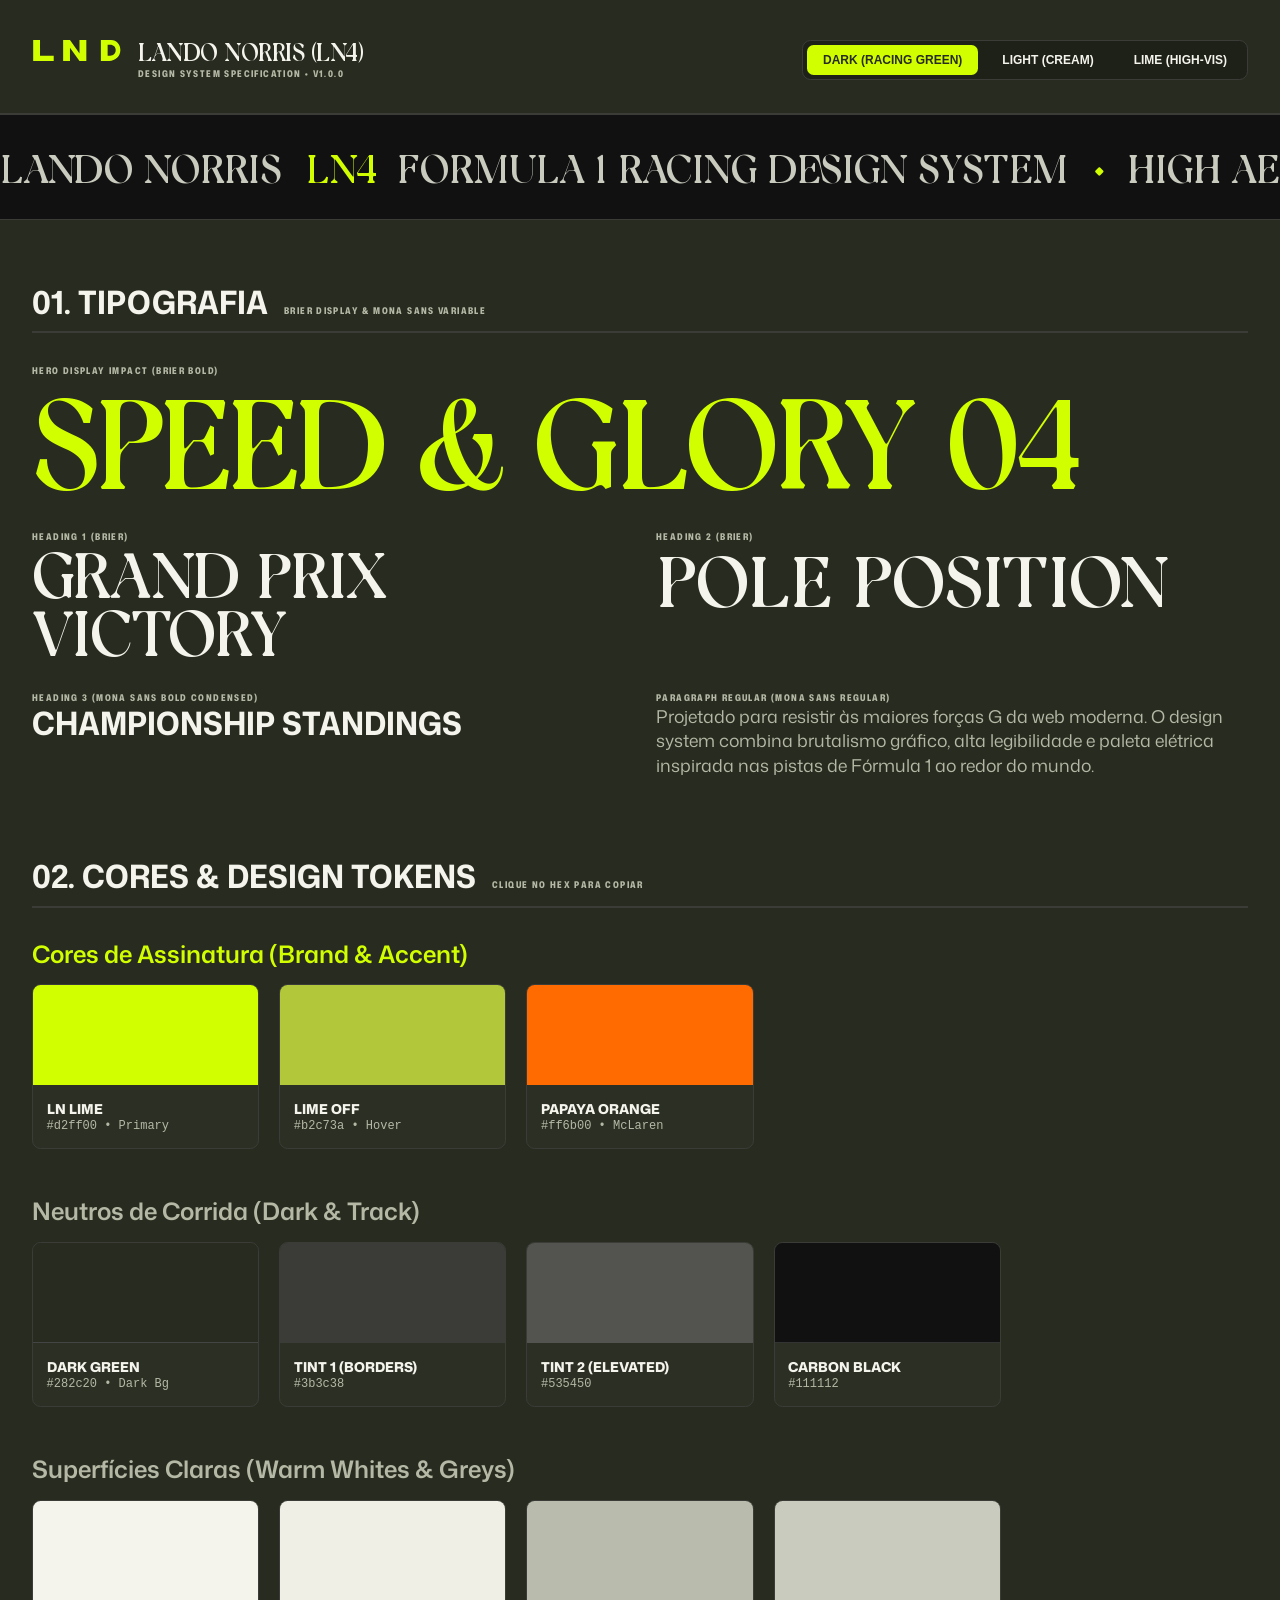
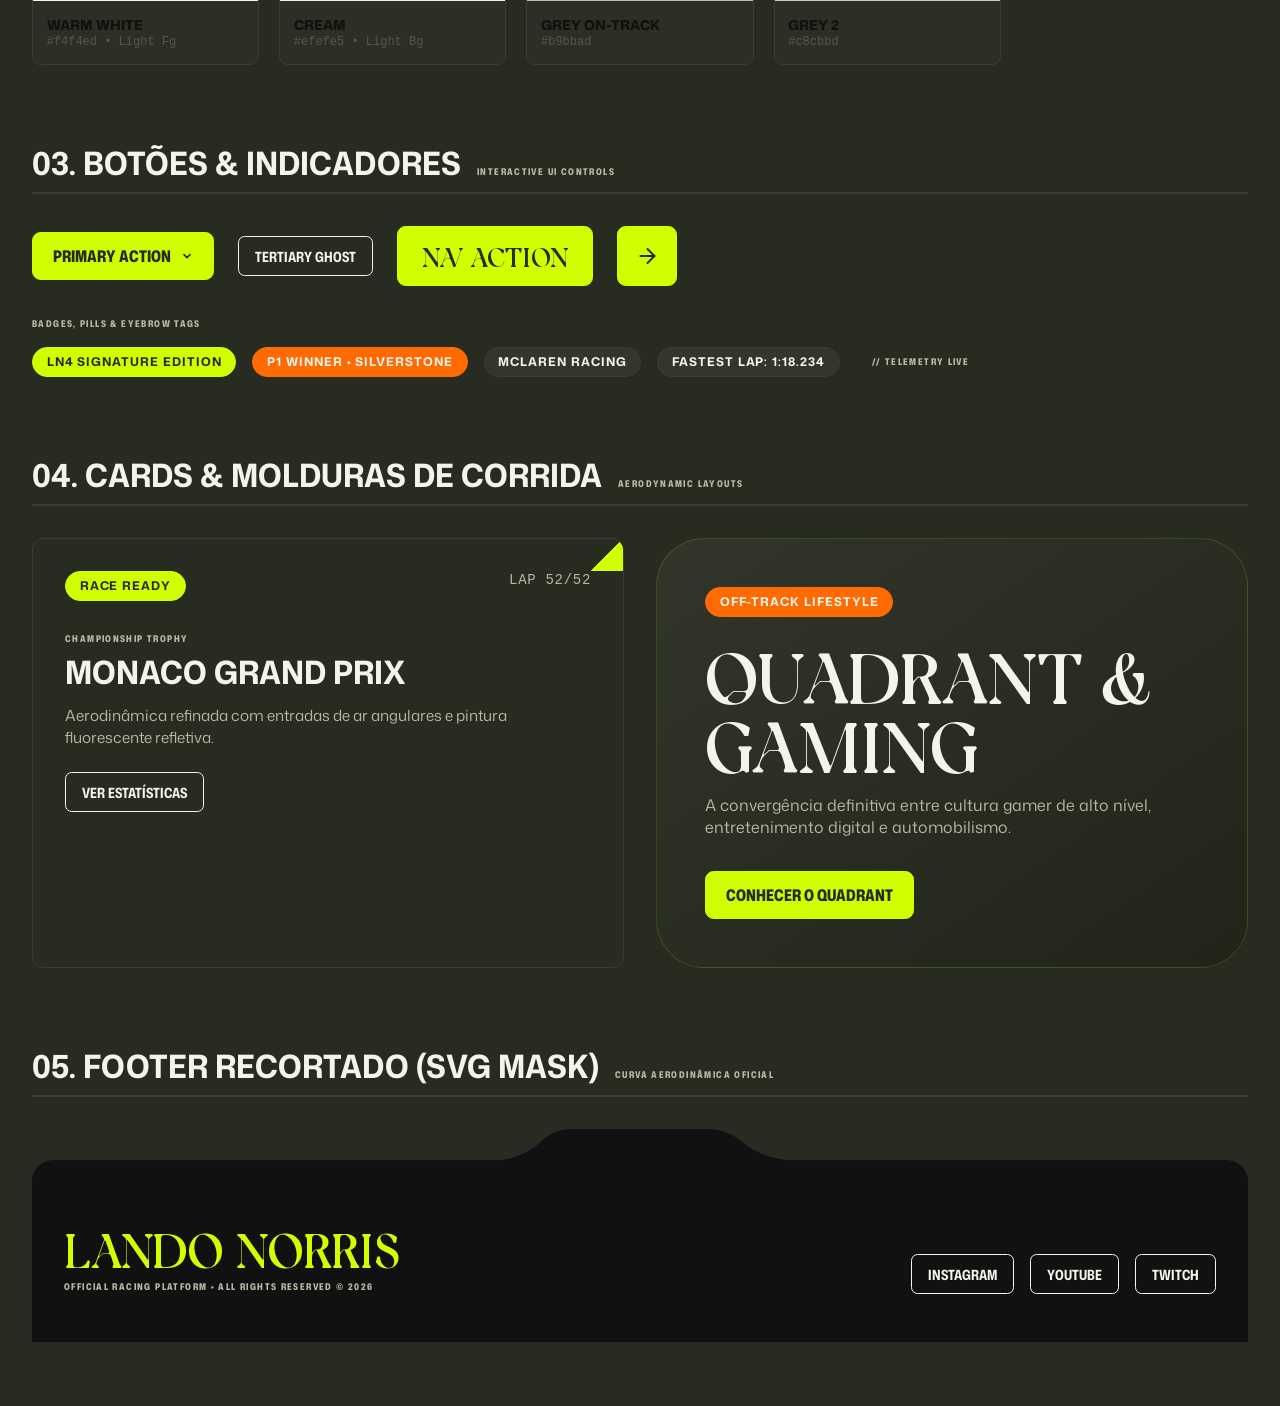
==== index.html @ 0f551857 "grfdgas" ====
<!DOCTYPE html>
<html lang="pt-BR" data-theme="dark">
<head>
  <meta charset="UTF-8">
  <meta name="viewport" content="width=device-width, initial-scale=1.0">
  <title>Lando Norris (LN4) - Living Design System Showcase</title>
  <link rel="stylesheet" href="./tokens.css">
  <link rel="stylesheet" href="./components.css">
  <style>
    /* Showcase specific styles */
    .showcase-header {
      padding: 2.5rem 2rem 2rem 2rem;
      border-bottom: 1px solid var(--color-border);
      display: flex;
      justify-content: space-between;
      align-items: center;
      flex-wrap: wrap;
      gap: 1.5rem;
    }
    .theme-switch-group {
      display: flex;
      align-items: center;
      gap: 0.5rem;
      background: rgba(0, 0, 0, 0.25);
      padding: 0.25rem;
      border-radius: var(--radius--btn);
      border: 1px solid var(--color-border);
    }
    .theme-btn {
      padding: 0.5rem 1rem;
      font-size: 0.75rem;
      font-weight: 800;
      text-transform: uppercase;
      border-radius: calc(var(--radius--btn) - 2px);
      border: none;
      cursor: pointer;
      background: transparent;
      color: var(--color-fg);
      transition: all 0.2s;
    }
    .theme-btn.active {
      background: var(--color--lime);
      color: var(--color--dark-green);
    }
    .section-container {
      max-width: 1400px;
      margin: 0 auto;
      padding: 4rem 2rem;
    }
    .section-title {
      margin-bottom: 2rem;
      display: flex;
      align-items: baseline;
      gap: 1rem;
      border-bottom: 2px solid var(--color-border);
      padding-bottom: 0.75rem;
    }
    .swatch-grid {
      display: grid;
      grid-template-columns: repeat(auto-fill, minmax(200px, 1fr));
      gap: 1.25rem;
    }
    .swatch-card {
      border: 1px solid var(--color-border);
      border-radius: var(--radius--btn);
      overflow: hidden;
      background: rgba(255, 255, 255, 0.02);
      transition: transform 0.2s;
    }
    .swatch-card:hover {
      transform: translateY(-3px);
    }
    .swatch-color {
      height: 100px;
      width: 100%;
      position: relative;
    }
    .swatch-info {
      padding: 0.85rem;
    }
    .swatch-name {
      font-weight: 800;
      font-size: 0.85rem;
      text-transform: uppercase;
    }
    .swatch-hex {
      font-family: var(--font-mono);
      font-size: 0.75rem;
      color: var(--color-muted);
      cursor: pointer;
    }
    .btn-row {
      display: flex;
      flex-wrap: wrap;
      align-items: center;
      gap: 1.5rem;
      margin-bottom: 2rem;
    }
    .preview-card-grid {
      display: grid;
      grid-template-columns: repeat(auto-fit, minmax(320px, 1fr));
      gap: 2rem;
    }
    .toast {
      position: fixed;
      bottom: 2rem;
      right: 2rem;
      background: var(--color--lime);
      color: var(--color--dark-green);
      padding: 0.75rem 1.5rem;
      border-radius: var(--radius--btn);
      font-weight: 800;
      font-size: 0.85rem;
      text-transform: uppercase;
      opacity: 0;
      transform: translateY(10px);
      transition: all 0.3s var(--cubic-default);
      pointer-events: none;
      z-index: 1000;
    }
    .toast.show {
      opacity: 1;
      transform: translateY(0);
    }
  </style>
</head>
<body>

  <!-- Floating Toast for Hex Copy -->
  <div id="toast" class="toast">Código Hex copiado!</div>

  <!-- Showcase Header -->
  <header class="showcase-header">
    <div style="display: flex; align-items: center; gap: 1rem;">
      <svg width="90" height="40" viewBox="0 0 138 63" fill="none">
        <path fill="var(--color--lime)" d="M122.638.174c8.968 0 14.659 6.985 14.659 15.73 0 10.158-7.79 17.067-17.705 17.067H106.6V.174h16.038Zm-5.385 24.542h3.943c5.385 0 8.79-3.864 8.79-8.812 0-4.872-3.405-8.468-8.79-8.468h-3.943v17.28Zm-33.565 8.257H72.932l-15.01-20.916V32.973H47.166V.174h10.756l15.01 20.985V.174h10.756v32.799ZM32.32 32.973H0V.174h10.756v24.542H32.32v8.257Z"/>
      </svg>
      <div>
        <h1 style="font-family: var(--font-display); font-size: 1.5rem; letter-spacing: -0.02em; line-height: 1;">LANDO NORRIS (LN4)</h1>
        <p class="text-eyebrow" style="margin-top: 0.25rem;">Design System Specification • v1.0.0</p>
      </div>
    </div>

    <!-- Theme Switcher -->
    <div class="theme-switch-group">
      <button class="theme-btn active" onclick="setTheme('dark')">Dark (Racing Green)</button>
      <button class="theme-btn" onclick="setTheme('light')">Light (Cream)</button>
      <button class="theme-btn" onclick="setTheme('lime')">Lime (High-Vis)</button>
    </div>
  </header>

  <!-- Marquee Banner -->
  <div class="marquee-container">
    <div class="marquee-content">
      <div class="marquee-item">LANDO NORRIS <span class="highlight">LN4</span></div>
      <div class="marquee-item">FORMULA 1 RACING DESIGN SYSTEM <span class="highlight">•</span></div>
      <div class="marquee-item">HIGH AERODYNAMIC PERFORMANCE <span class="highlight">#4</span></div>
      <div class="marquee-item">MCLAREN PAPAYA & NEON LIME <span class="highlight">⚡</span></div>
    </div>
  </div>

  <main class="section-container">

    <!-- Brand Typography Section -->
    <section style="margin-bottom: 5rem;">
      <div class="section-title">
        <h2 class="text-h3">01. Tipografia</h2>
        <span class="text-eyebrow">Brier Display & Mona Sans Variable</span>
      </div>

      <div style="margin-bottom: 2.5rem;">
        <p class="text-eyebrow" style="margin-bottom: 0.5rem;">Hero Display Impact (Brier Bold)</p>
        <div class="text-impact" style="color: var(--color-accent);">SPEED & GLORY 04</div>
      </div>

      <div style="display: grid; grid-template-columns: repeat(auto-fit, minmax(280px, 1fr)); gap: 2rem; margin-bottom: 2rem;">
        <div>
          <p class="text-eyebrow">Heading 1 (Brier)</p>
          <h1 class="text-h1">GRAND PRIX VICTORY</h1>
        </div>
        <div>
          <p class="text-eyebrow">Heading 2 (Brier)</p>
          <h2 class="text-h2">POLE POSITION</h2>
        </div>
      </div>

      <div style="display: grid; grid-template-columns: repeat(auto-fit, minmax(280px, 1fr)); gap: 2rem;">
        <div>
          <p class="text-eyebrow">Heading 3 (Mona Sans Bold Condensed)</p>
          <h3 class="text-h3">CHAMPIONSHIP STANDINGS</h3>
        </div>
        <div>
          <p class="text-eyebrow">Paragraph Regular (Mona Sans Regular)</p>
          <p style="font-size: 1.1rem; color: var(--color-muted);">
            Projetado para resistir às maiores forças G da web moderna. O design system combina brutalismo gráfico, alta legibilidade e paleta elétrica inspirada nas pistas de Fórmula 1 ao redor do mundo.
          </p>
        </div>
      </div>
    </section>

    <!-- Color Palette Section -->
    <section style="margin-bottom: 5rem;">
      <div class="section-title">
        <h2 class="text-h3">02. Cores & Design Tokens</h2>
        <span class="text-eyebrow">Clique no Hex para copiar</span>
      </div>

      <h4 class="text-h4" style="margin-bottom: 1rem; color: var(--color--lime);">Cores de Assinatura (Brand & Accent)</h4>
      <div class="swatch-grid" style="margin-bottom: 3rem;">
        <div class="swatch-card" onclick="copyHex('#d2ff00')">
          <div class="swatch-color" style="background-color: var(--color--lime);"></div>
          <div class="swatch-info">
            <div class="swatch-name">LN Lime</div>
            <div class="swatch-hex">#d2ff00 • Primary</div>
          </div>
        </div>
        <div class="swatch-card" onclick="copyHex('#b2c73a')">
          <div class="swatch-color" style="background-color: var(--color--lime-off);"></div>
          <div class="swatch-info">
            <div class="swatch-name">Lime Off</div>
            <div class="swatch-hex">#b2c73a • Hover</div>
          </div>
        </div>
        <div class="swatch-card" onclick="copyHex('#ff6b00')">
          <div class="swatch-color" style="background-color: var(--color--orange);"></div>
          <div class="swatch-info">
            <div class="swatch-name">Papaya Orange</div>
            <div class="swatch-hex">#ff6b00 • McLaren</div>
          </div>
        </div>
      </div>

      <h4 class="text-h4" style="margin-bottom: 1rem; color: var(--color-muted);">Neutros de Corrida (Dark & Track)</h4>
      <div class="swatch-grid" style="margin-bottom: 3rem;">
        <div class="swatch-card" onclick="copyHex('#282c20')">
          <div class="swatch-color" style="background-color: #282c20; border-bottom: 1px solid #444;"></div>
          <div class="swatch-info">
            <div class="swatch-name">Dark Green</div>
            <div class="swatch-hex">#282c20 • Dark Bg</div>
          </div>
        </div>
        <div class="swatch-card" onclick="copyHex('#3b3c38')">
          <div class="swatch-color" style="background-color: #3b3c38;"></div>
          <div class="swatch-info">
            <div class="swatch-name">Tint 1 (Borders)</div>
            <div class="swatch-hex">#3b3c38</div>
          </div>
        </div>
        <div class="swatch-card" onclick="copyHex('#535450')">
          <div class="swatch-color" style="background-color: #535450;"></div>
          <div class="swatch-info">
            <div class="swatch-name">Tint 2 (Elevated)</div>
            <div class="swatch-hex">#535450</div>
          </div>
        </div>
        <div class="swatch-card" onclick="copyHex('#111112')">
          <div class="swatch-color" style="background-color: #111112; border-bottom: 1px solid #333;"></div>
          <div class="swatch-info">
            <div class="swatch-name">Carbon Black</div>
            <div class="swatch-hex">#111112</div>
          </div>
        </div>
      </div>

      <h4 class="text-h4" style="margin-bottom: 1rem; color: var(--color-muted);">Superfícies Claras (Warm Whites & Greys)</h4>
      <div class="swatch-grid">
        <div class="swatch-card" onclick="copyHex('#f4f4ed')">
          <div class="swatch-color" style="background-color: #f4f4ed;"></div>
          <div class="swatch-info">
            <div class="swatch-name" style="color: #111112;">Warm White</div>
            <div class="swatch-hex" style="color: #555;">#f4f4ed • Light Fg</div>
          </div>
        </div>
        <div class="swatch-card" onclick="copyHex('#efefe5')">
          <div class="swatch-color" style="background-color: #efefe5;"></div>
          <div class="swatch-info">
            <div class="swatch-name" style="color: #111112;">Cream</div>
            <div class="swatch-hex" style="color: #555;">#efefe5 • Light Bg</div>
          </div>
        </div>
        <div class="swatch-card" onclick="copyHex('#b9bbad')">
          <div class="swatch-color" style="background-color: #b9bbad;"></div>
          <div class="swatch-info">
            <div class="swatch-name" style="color: #111112;">Grey On-Track</div>
            <div class="swatch-hex" style="color: #555;">#b9bbad</div>
          </div>
        </div>
        <div class="swatch-card" onclick="copyHex('#c8cbbd')">
          <div class="swatch-color" style="background-color: #c8cbbd;"></div>
          <div class="swatch-info">
            <div class="swatch-name" style="color: #111112;">Grey 2</div>
            <div class="swatch-hex" style="color: #555;">#c8cbbd</div>
          </div>
        </div>
      </div>
    </section>

    <!-- Component Gallery: Buttons & Pills -->
    <section style="margin-bottom: 5rem;">
      <div class="section-title">
        <h2 class="text-h3">03. Botões & Indicadores</h2>
        <span class="text-eyebrow">Interactive UI Controls</span>
      </div>

      <div class="btn-row">
        <button class="btn-primary">
          <span>Primary Action</span>
          <svg width="12" height="12" viewBox="0 0 17 18" fill="none">
            <path d="M4 7l4.5 4.5L13 7" stroke="currentColor" stroke-width="2.5" stroke-linecap="round"/>
          </svg>
        </button>

        <button class="btn-tertiary">
          <span>Tertiary Ghost</span>
        </button>

        <button class="btn-primary btn-nav">
          <span>Nav Action</span>
        </button>

        <button class="btn-icon-only" aria-label="Ação Rápida">
          <svg width="18" height="18" viewBox="0 0 17 18" fill="none">
            <path d="M2 9h13M9 2l7 7-7 7" stroke="currentColor" stroke-width="2" stroke-linecap="round"/>
          </svg>
        </button>
      </div>

      <p class="text-eyebrow" style="margin-bottom: 1rem;">Badges, Pills & Eyebrow Tags</p>
      <div style="display: flex; flex-wrap: wrap; gap: 1rem; align-items: center;">
        <span class="pill pill-lime">LN4 Signature Edition</span>
        <span class="pill pill-orange">P1 Winner • Silverstone</span>
        <span class="pill">McLaren Racing</span>
        <span class="pill">Fastest Lap: 1:18.234</span>
        <span class="text-eyebrow" style="margin-left: 1rem;">// TELEMETRY LIVE</span>
      </div>
    </section>

    <!-- Motorsport Cards & Frames Section -->
    <section style="margin-bottom: 5rem;">
      <div class="section-title">
        <h2 class="text-h3">04. Cards & Molduras de Corrida</h2>
        <span class="text-eyebrow">Aerodynamic Layouts</span>
      </div>

      <div class="preview-card-grid">
        <!-- Helmet Frame Card -->
        <div class="helmet-card" style="padding: 2rem;">
          <div style="display: flex; justify-content: space-between; align-items: flex-start; margin-bottom: 2rem;">
            <span class="pill pill-lime">Race Ready</span>
            <span class="text-mono" style="color: var(--color-muted);">LAP 52/52</span>
          </div>
          <div style="min-height: 140px; display: flex; flex-direction: column; justify-content: flex-end;">
            <p class="text-eyebrow" style="margin-bottom: 0.5rem;">Championship Trophy</p>
            <h3 class="text-h3" style="color: var(--color-fg); margin-bottom: 1rem;">MONACO GRAND PRIX</h3>
            <p style="font-size: 0.95rem; color: var(--color-muted); margin-bottom: 1.5rem;">
              Aerodinâmica refinada com entradas de ar angulares e pintura fluorescente refletiva.
            </p>
            <button class="btn-tertiary" style="align-self: flex-start;">Ver Estatísticas</button>
          </div>
        </div>

        <!-- Social Callout Card -->
        <div class="card-social">
          <div>
            <div class="pill pill-orange" style="margin-bottom: 1.5rem;">Off-Track Lifestyle</div>
            <h3 class="text-h2" style="line-height: 0.95; margin-bottom: 1rem;">QUADRANT & GAMING</h3>
            <p style="font-size: 1rem; color: var(--color-muted); margin-bottom: 2rem;">
              A convergência definitiva entre cultura gamer de alto nível, entretenimento digital e automobilismo.
            </p>
          </div>
          <button class="btn-primary" style="align-self: flex-start;">
            <span>Conhecer o Quadrant</span>
          </button>
        </div>
      </div>
    </section>

    <!-- Masked Footer Showcase -->
    <section>
      <div class="section-title">
        <h2 class="text-h3">05. Footer Recortado (SVG Mask)</h2>
        <span class="text-eyebrow">Curva Aerodinâmica Oficial</span>
      </div>

      <footer class="footer-masked">
        <div style="max-width: 1200px; margin: 0 auto; display: flex; justify-content: space-between; align-items: flex-end; flex-wrap: wrap; gap: 2rem;">
          <div>
            <div style="font-family: var(--font-display); font-size: 3rem; color: var(--color--lime); line-height: 1;">LANDO NORRIS</div>
            <p class="text-eyebrow" style="margin-top: 0.5rem; color: var(--color--green-off-white-2);">
              Official Racing Platform • All Rights Reserved © 2026
            </p>
          </div>
          <div style="display: flex; gap: 1rem;">
            <button class="btn-tertiary">Instagram</button>
            <button class="btn-tertiary">YouTube</button>
            <button class="btn-tertiary">Twitch</button>
          </div>
        </div>
      </footer>
    </section>

  </main>

  <script>
    function setTheme(theme) {
      document.documentElement.setAttribute('data-theme', theme);
      document.querySelectorAll('.theme-btn').forEach(btn => {
        btn.classList.toggle('active', btn.textContent.toLowerCase().includes(theme));
      });
    }

    function copyHex(hex) {
      navigator.clipboard.writeText(hex);
      const toast = document.getElementById('toast');
      toast.textContent = 'Copiado: ' + hex;
      toast.classList.add('show');
      setTimeout(() => toast.classList.remove('show'), 2000);
    }
  </script>
</body>
</html>
---- tokens.css ----
@charset "UTF-8";
@import url('./fonts.css');

/* ==========================================================================
   Lando Norris (LN4) - CSS Design Tokens & Root Variables
   ========================================================================== */

:root {
  /* --- Brand Colors --- */
  --color--lime: #d2ff00;
  --color--lime-off: #b2c73a;
  --color--lime-zero: rgba(210, 255, 0, 0);
  --color--orange: #ff6b00;

  /* --- Dark & Racing Neutrals --- */
  --color--black: #111112;
  --color--dark-green: #282c20;
  --color--dark-green-tint-1: #3b3c38;
  --color--dark-green-tint-2: #535450;

  /* --- Light & Cream Neutrals --- */
  --color--white: #f4f4ed;
  --color--cream: #efefe5;
  --color--grey-1: #ebeee0;
  --color--grey-2: #c8cbbd;
  --color--grey-on-track: #b9bbad;
  --color--green-light: #ebeee0;
  --color--green-off-white-1: #dde1d2;
  --color--green-off-white-2: #b4b8a5;

  /* --- Semantic / Contextual Colors (Defaults to Dark Theme) --- */
  --color-bg: var(--color--dark-green);
  --color-fg: var(--color--white);
  --color-accent: var(--color--lime);
  --color-muted: var(--color--green-off-white-2);
  --color-border: var(--color--dark-green-tint-1);

  /* --- Typography Families --- */
  --font-display: 'Brier', Arial, sans-serif;
  --font-sans: 'Mona Sans Variable', Arial, sans-serif;
  --font-mono: ui-monospace, SFMono-Regular, Menlo, Monaco, Consolas, monospace;

  /* --- Typography Scale --- */
  --text--impact: 7.9375rem;     /* ~127px */
  --text--h1: 4rem;              /* 64px */
  --text--h2: 4.5rem;            /* 72px */
  --text--h3: 2rem;              /* 32px */
  --text--h4: 1.5rem;            /* 24px */
  --text--h5: 1.2rem;            /* 19.2px */
  --text--h6: 1rem;              /* 16px */
  --text--med: 2.76rem;          /* 44.16px */
  --text--reg: 1.6rem;           /* 25.6px */
  --text--btn-nav: 1.7rem;       /* 27.2px */
  --text--btn-footer: 1.6rem;    /* 25.6px */
  --text--btn-primary: 1rem;     /* 16px */
  --text--btn-tertiary: 0.875rem;/* 14px */
  --text--eyebrow: 0.578125rem;  /* ~9.25px */

  /* --- Spacing & Layout --- */
  --gap: 1.25rem;
  --padding--container: 1rem;
  --padding--mini: 1rem;
  --padding--small: 2rem;
  --padding--med: 3rem;
  --padding--large: 4rem;
  --padding--xlarge: 5rem;
  --on-t-nav-spacer: 6.375rem;
  --grid-spacer: 31.51vh;
  --grid-col: 25.4375rem;
  --oval-side-offset: 3rem;
  --podium-offset: 4rem;
  --section-padding: calc(3.5rem + (var(--gap) * 2));
  --container-padding: 2rem;
  --nav-height: calc(3.75rem + (var(--gap) * 2));

  /* --- Border Radius --- */
  --radius--btn-tertiary: 0.411875rem;
  --radius--btn: 0.54rem;
  --radius--small: 1rem;
  --radius--med: 3rem;
  --radius--large: 6.25rem;
  --radius--full: 9999px;

  /* --- Motion & Timing --- */
  --cubic-default: cubic-bezier(0.65, 0.05, 0, 1);
  --duration-default: 0.75s;
  --duration-fast: 0.3s;
  --animation-default: var(--duration-default) var(--cubic-default);

  /* --- Fluid Typography & Viewport Calculation --- */
  --min-width: 992px;
  --max-width: 1920px;
  --design-width: 1728;
  --design-unit: 16;
  --scale-factor: 1;

  --fluid-container: clamp(var(--min-width), 100vw, var(--max-width));
  --fluid-font: calc(var(--fluid-container) / var(--design-width) * var(--design-unit) * var(--scale-factor));
}

/* Tablet Fluid Breakpoint */
@media screen and (max-width: 991px) {
  :root {
    --min-width: 768px;
    --max-width: 991px;
    --design-width: 1728;
    --design-unit: 20;
  }
}

/* Mobile Landscape Fluid Breakpoint */
@media screen and (max-width: 767px) {
  :root {
    --min-width: 480px;
    --max-width: 767px;
  }
}

/* Mobile Portrait Fluid Breakpoint */
@media screen and (max-width: 479px) {
  :root {
    --min-width: 320px;
    --max-width: 479px;
    --design-unit: 48;
  }
}

/* ==========================================================================
   Themes (Dark / Light / Lime)
   ========================================================================== */

[data-theme="dark"] {
  --color-bg: var(--color--dark-green);
  --color-fg: var(--color--white);
  --color-accent: var(--color--lime);
  --color-muted: var(--color--green-off-white-2);
  --color-border: var(--color--dark-green-tint-1);
  background-color: var(--color-bg);
  color: var(--color-fg);
}

[data-theme="light"] {
  --color-bg: var(--color--cream);
  --color-fg: var(--color--black);
  --color-accent: var(--color--lime);
  --color-muted: var(--color--dark-green-tint-2);
  --color-border: var(--color--grey-2);
  background-color: var(--color-bg);
  color: var(--color-fg);
}

[data-theme="lime"] {
  --color-bg: var(--color--lime);
  --color-fg: var(--color--black);
  --color-accent: var(--color--black);
  --color-muted: var(--color--dark-green-tint-1);
  --color-border: var(--color--lime-off);
  background-color: var(--color-bg);
  color: var(--color-fg);
}

/* Base selection styling */
::selection {
  background-color: var(--color--lime);
  color: var(--color--black);
  text-shadow: none;
}

[data-theme="lime"] ::selection {
  background-color: var(--color--black);
  color: var(--color--lime);
  text-shadow: none;
}
---- components.css ----
@charset "UTF-8";
@import url('./tokens.css');

/* ==========================================================================
   Lando Norris (LN4) - Core Design System Components
   ========================================================================== */

/* Global Reset & Base */
*, *::before, *::after {
  box-sizing: border-box;
  margin: 0;
  padding: 0;
  -webkit-font-smoothing: antialiased;
  -moz-osx-font-smoothing: grayscale;
}

body {
  font-family: var(--font-sans);
  background-color: var(--color-bg);
  color: var(--color-fg);
  line-height: 1.4;
  overflow-x: hidden;
}

a {
  color: inherit;
  text-decoration: none;
}

/* ==========================================================================
   Typography Utilities
   ========================================================================== */

.text-impact {
  font-family: var(--font-display);
  font-size: var(--text--impact);
  line-height: 0.83;
  letter-spacing: -0.1875rem;
  text-transform: uppercase;
  font-weight: 700;
}

.text-h1 {
  font-family: var(--font-display);
  font-size: var(--text--h1);
  line-height: 0.9;
  letter-spacing: -0.05rem;
  text-transform: uppercase;
  font-weight: 700;
}

.text-h2 {
  font-family: var(--font-display);
  font-size: var(--text--h2);
  line-height: 0.95;
  letter-spacing: -0.04rem;
  text-transform: uppercase;
  font-weight: 700;
}

.text-h3 {
  font-family: var(--font-sans);
  font-size: var(--text--h3);
  font-variation-settings: "wght" 700, "wdth" 95;
  line-height: 1.1;
  text-transform: uppercase;
}

.text-h4 {
  font-family: var(--font-sans);
  font-size: var(--text--h4);
  font-weight: 600;
  line-height: 1.2;
}

.text-eyebrow {
  font-family: var(--font-sans);
  font-size: var(--text--eyebrow);
  font-variation-settings: "wdth" 86, "wght" 800;
  letter-spacing: 0.15em;
  text-transform: uppercase;
  color: var(--color-muted);
}

.text-mono {
  font-family: var(--font-mono);
  font-size: 0.875rem;
  letter-spacing: 0.05em;
}

/* ==========================================================================
   Buttons
   ========================================================================== */

/* Primary Lime Button */
.btn-primary {
  display: inline-flex;
  align-items: center;
  justify-content: center;
  gap: calc(var(--gap) * 0.5);
  height: 3rem;
  padding: 0 1.25rem;
  background-color: var(--color--lime);
  color: var(--color--dark-green);
  border: 1px solid var(--color--lime);
  border-radius: var(--radius--btn);
  font-family: var(--font-sans);
  font-size: var(--text--btn-primary);
  font-weight: 800;
  font-variation-settings: "wdth" 86;
  text-transform: uppercase;
  cursor: pointer;
  transition: transform var(--duration-fast) var(--cubic-default),
              background-color var(--duration-fast) var(--cubic-default),
              color var(--duration-fast) var(--cubic-default),
              box-shadow var(--duration-fast) var(--cubic-default);
  user-select: none;
}

.btn-primary:hover {
  background-color: var(--color--lime-off);
  border-color: var(--color--lime-off);
  transform: translateY(-2px);
  box-shadow: 0 4px 20px rgba(210, 255, 0, 0.35);
}

.btn-primary:active {
  transform: translateY(0);
}

/* Tertiary / Outline Ghost Button */
.btn-tertiary {
  display: inline-flex;
  align-items: center;
  justify-content: center;
  gap: calc(var(--gap) * 0.5);
  height: 2.5rem;
  padding: 0 1rem;
  background-color: transparent;
  color: currentColor;
  border: 1px solid currentColor;
  border-radius: var(--radius--btn-tertiary);
  font-family: var(--font-sans);
  font-size: var(--text--btn-tertiary);
  font-weight: 700;
  font-variation-settings: "wdth" 86;
  text-transform: uppercase;
  cursor: pointer;
  transition: all var(--duration-fast) var(--cubic-default);
}

.btn-tertiary:hover {
  background-color: var(--color--lime);
  border-color: var(--color--lime);
  color: var(--color--dark-green);
  transform: translateY(-1px);
}

/* Square Icon-Only Button */
.btn-icon-only {
  display: inline-flex;
  align-items: center;
  justify-content: center;
  width: 3.75rem;
  height: 3.75rem;
  aspect-ratio: 1;
  background-color: var(--color--lime);
  color: var(--color--dark-green);
  border: 1px solid var(--color--lime);
  border-radius: var(--radius--btn);
  cursor: pointer;
  transition: all var(--duration-fast) var(--cubic-default);
}

.btn-icon-only:hover {
  transform: scale(1.05);
  background-color: var(--color--lime-off);
}

/* Navigation Accent Button */
.btn-nav {
  height: 3.75rem;
  padding: 0 1.5rem;
  font-size: var(--text--btn-nav);
  font-family: var(--font-display);
}

/* ==========================================================================
   Badges, Pills & Eyebrows
   ========================================================================== */

.pill {
  display: inline-flex;
  align-items: center;
  gap: 0.5rem;
  padding: 0.35rem 0.85rem;
  border-radius: var(--radius--full);
  border: 1px solid var(--color-border);
  background-color: rgba(255, 255, 255, 0.05);
  font-size: 0.75rem;
  font-weight: 700;
  text-transform: uppercase;
  letter-spacing: 0.08em;
}

.pill-lime {
  background-color: var(--color--lime);
  color: var(--color--dark-green);
  border-color: var(--color--lime);
}

.pill-orange {
  background-color: var(--color--orange);
  color: var(--color--white);
  border-color: var(--color--orange);
}

/* ==========================================================================
   Cards & Motorsport Frames
   ========================================================================== */

/* Standard Card */
.card {
  position: relative;
  background-color: var(--color--dark-green-tint-1);
  border: 1px solid var(--color--dark-green-tint-2);
  border-radius: var(--radius--small);
  padding: var(--padding--small);
  transition: transform var(--duration-fast) var(--cubic-default),
              border-color var(--duration-fast) var(--cubic-default);
}

.card:hover {
  transform: translateY(-4px);
  border-color: var(--color--lime);
}

/* High-Contrast Social Callout Card */
.card-social {
  background: linear-gradient(145deg, #32362a 0%, #202419 100%);
  border: 1px solid rgba(210, 255, 0, 0.15);
  border-radius: var(--radius--med);
  padding: var(--padding--med);
  display: flex;
  flex-direction: column;
  justify-content: space-between;
}

/* Angled Motorsport Helmet Frame */
.helmet-card {
  position: relative;
  background: var(--color--dark-green);
  border: 1px solid var(--color--dark-green-tint-1);
  border-radius: 0.75rem;
  overflow: hidden;
  display: flex;
  flex-direction: column;
  transition: all var(--duration-default) var(--cubic-default);
}

.helmet-card::after {
  content: '';
  position: absolute;
  top: 0;
  right: 0;
  width: 2rem;
  height: 2rem;
  background: linear-gradient(135deg, transparent 50%, var(--color--lime) 50%);
  transition: all var(--duration-fast);
}

.helmet-card:hover {
  border-color: var(--color--lime);
  box-shadow: 0 10px 30px rgba(0, 0, 0, 0.4);
}

/* ==========================================================================
   Marquee / Endless Ticker
   ========================================================================== */

.marquee-container {
  overflow: hidden;
  user-select: none;
  display: flex;
  gap: var(--gap);
  padding: 1.5rem 0;
  background-color: var(--color--black);
  border-top: 1px solid var(--color--dark-green-tint-1);
  border-bottom: 1px solid var(--color--dark-green-tint-1);
}

.marquee-content {
  flex-shrink: 0;
  display: flex;
  align-items: center;
  justify-content: space-around;
  min-width: 100%;
  gap: var(--gap);
  animation: marquee-scroll 25s linear infinite;
}

.marquee-item {
  font-family: var(--font-display);
  font-size: 2.5rem;
  font-weight: 700;
  text-transform: uppercase;
  color: var(--color--grey-2);
  display: flex;
  align-items: center;
  gap: 1.5rem;
}

.marquee-item .highlight {
  color: var(--color--lime);
}

@keyframes marquee-scroll {
  from {
    transform: translateX(0);
  }
  to {
    transform: translateX(-100%);
  }
}

/* ==========================================================================
   Header & Navigation
   ========================================================================== */

.ln-nav {
  position: sticky;
  top: 0;
  z-index: 100;
  display: flex;
  align-items: center;
  justify-content: space-between;
  padding: 1rem 2rem;
  backdrop-filter: blur(12px);
  -webkit-backdrop-filter: blur(12px);
  background-color: rgba(40, 44, 32, 0.85);
  border-bottom: 1px solid rgba(255, 255, 255, 0.08);
}

.ln-brand {
  display: flex;
  align-items: center;
  gap: 0.75rem;
}

.ln-nav-links {
  display: flex;
  align-items: center;
  gap: 2rem;
  list-style: none;
}

.ln-nav-link {
  font-family: var(--font-sans);
  font-weight: 700;
  font-size: 0.875rem;
  text-transform: uppercase;
  letter-spacing: 0.1em;
  color: var(--color--white);
  transition: color var(--duration-fast);
  position: relative;
}

.ln-nav-link:hover, .ln-nav-link.active {
  color: var(--color--lime);
}

/* ==========================================================================
   Masked Footer
   ========================================================================== */

.footer-masked {
  background-color: var(--color--black);
  padding: 6rem 2rem 3rem 2rem;
  position: relative;
  -webkit-mask-image: url('./assets/svg/ln4-footer-mask-desktop.svg');
  mask-image: url('./assets/svg/ln4-footer-mask-desktop.svg');
  -webkit-mask-size: cover;
  mask-size: cover;
  -webkit-mask-repeat: no-repeat;
  mask-repeat: no-repeat;
  -webkit-mask-position: top center;
  mask-position: top center;
}
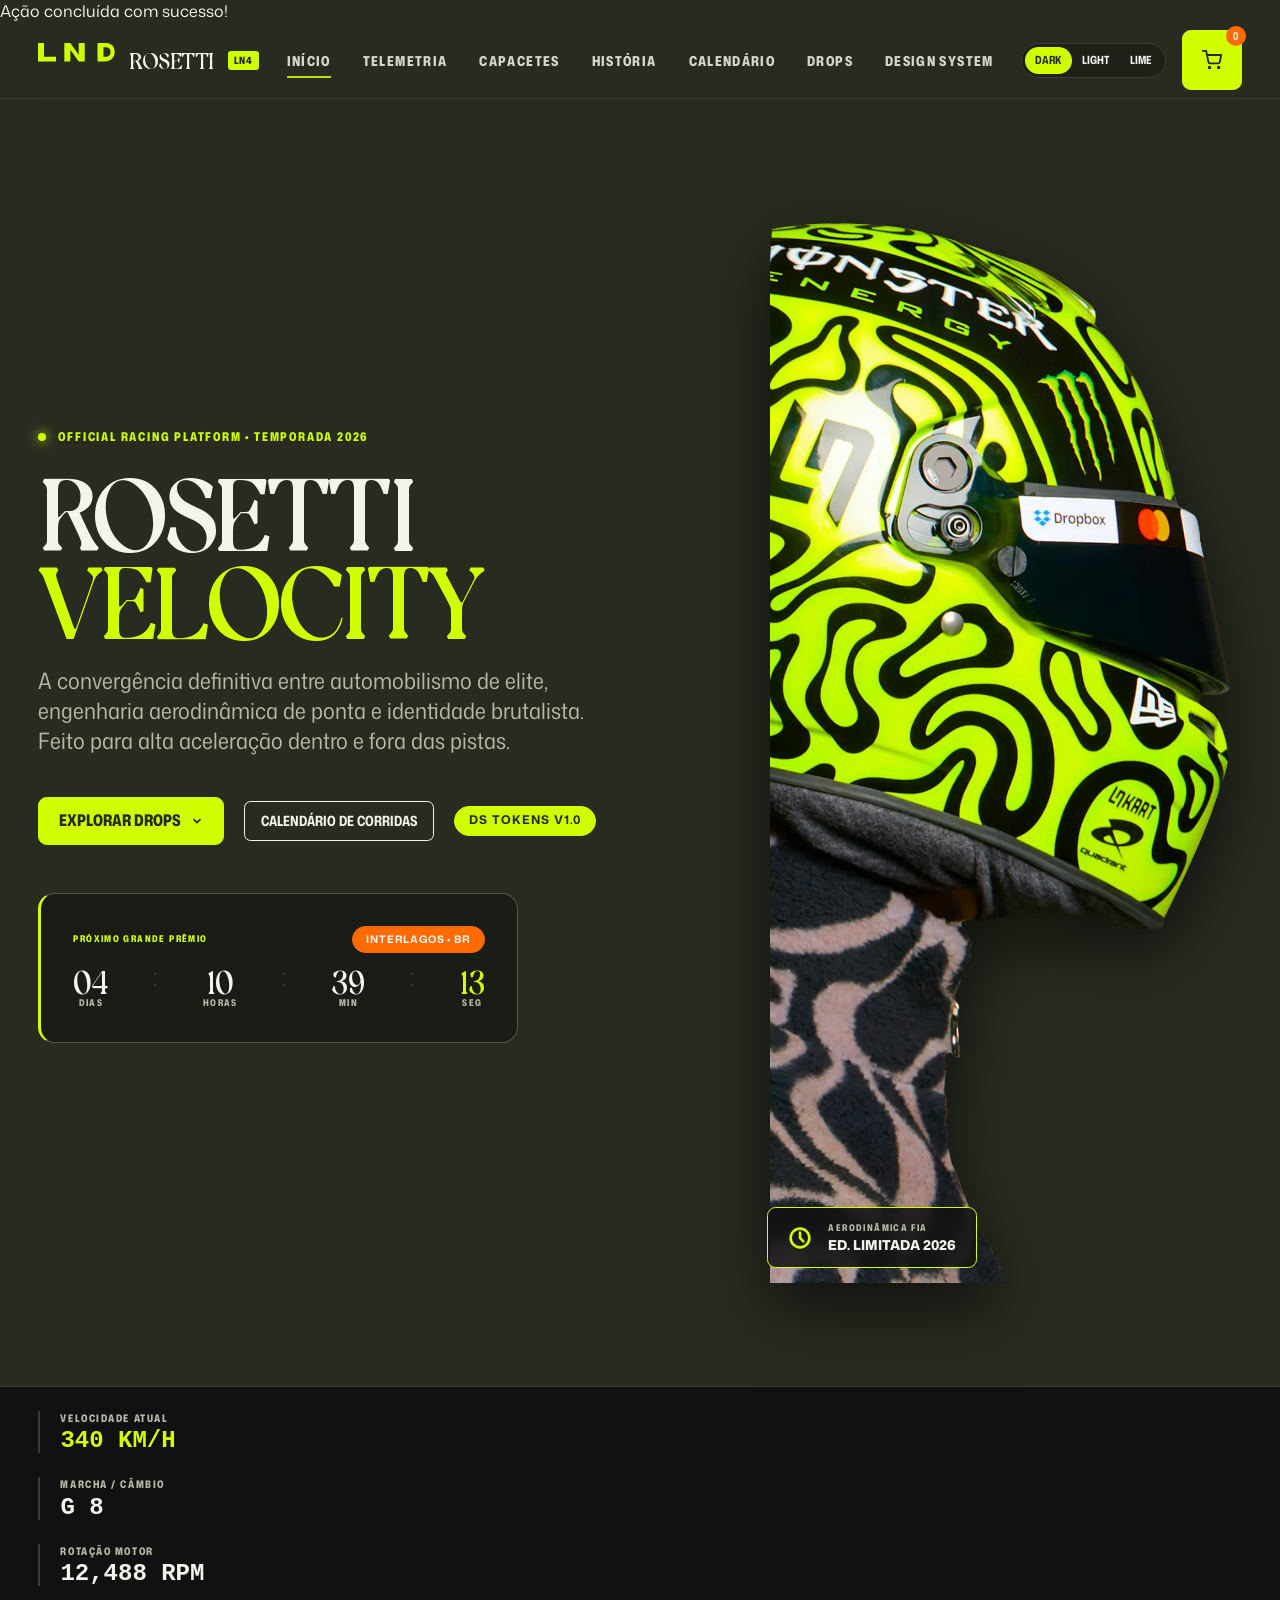
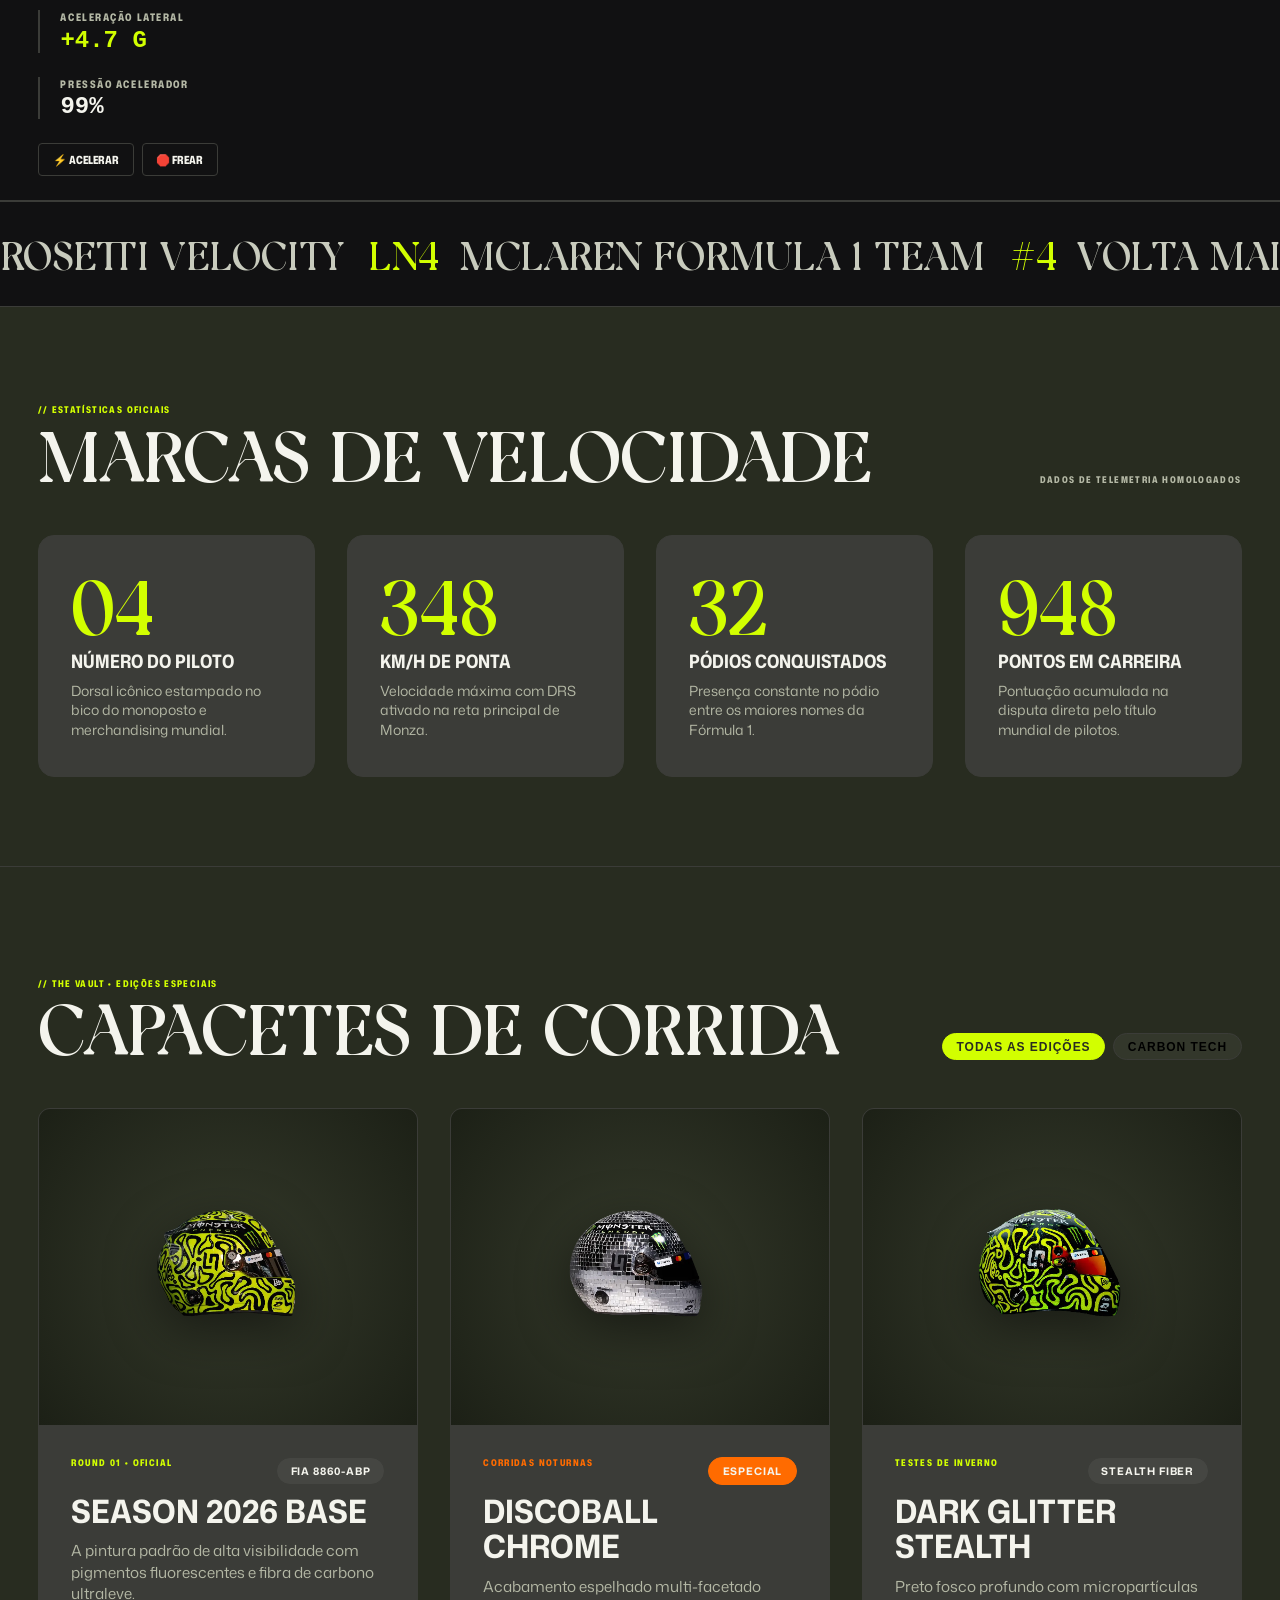
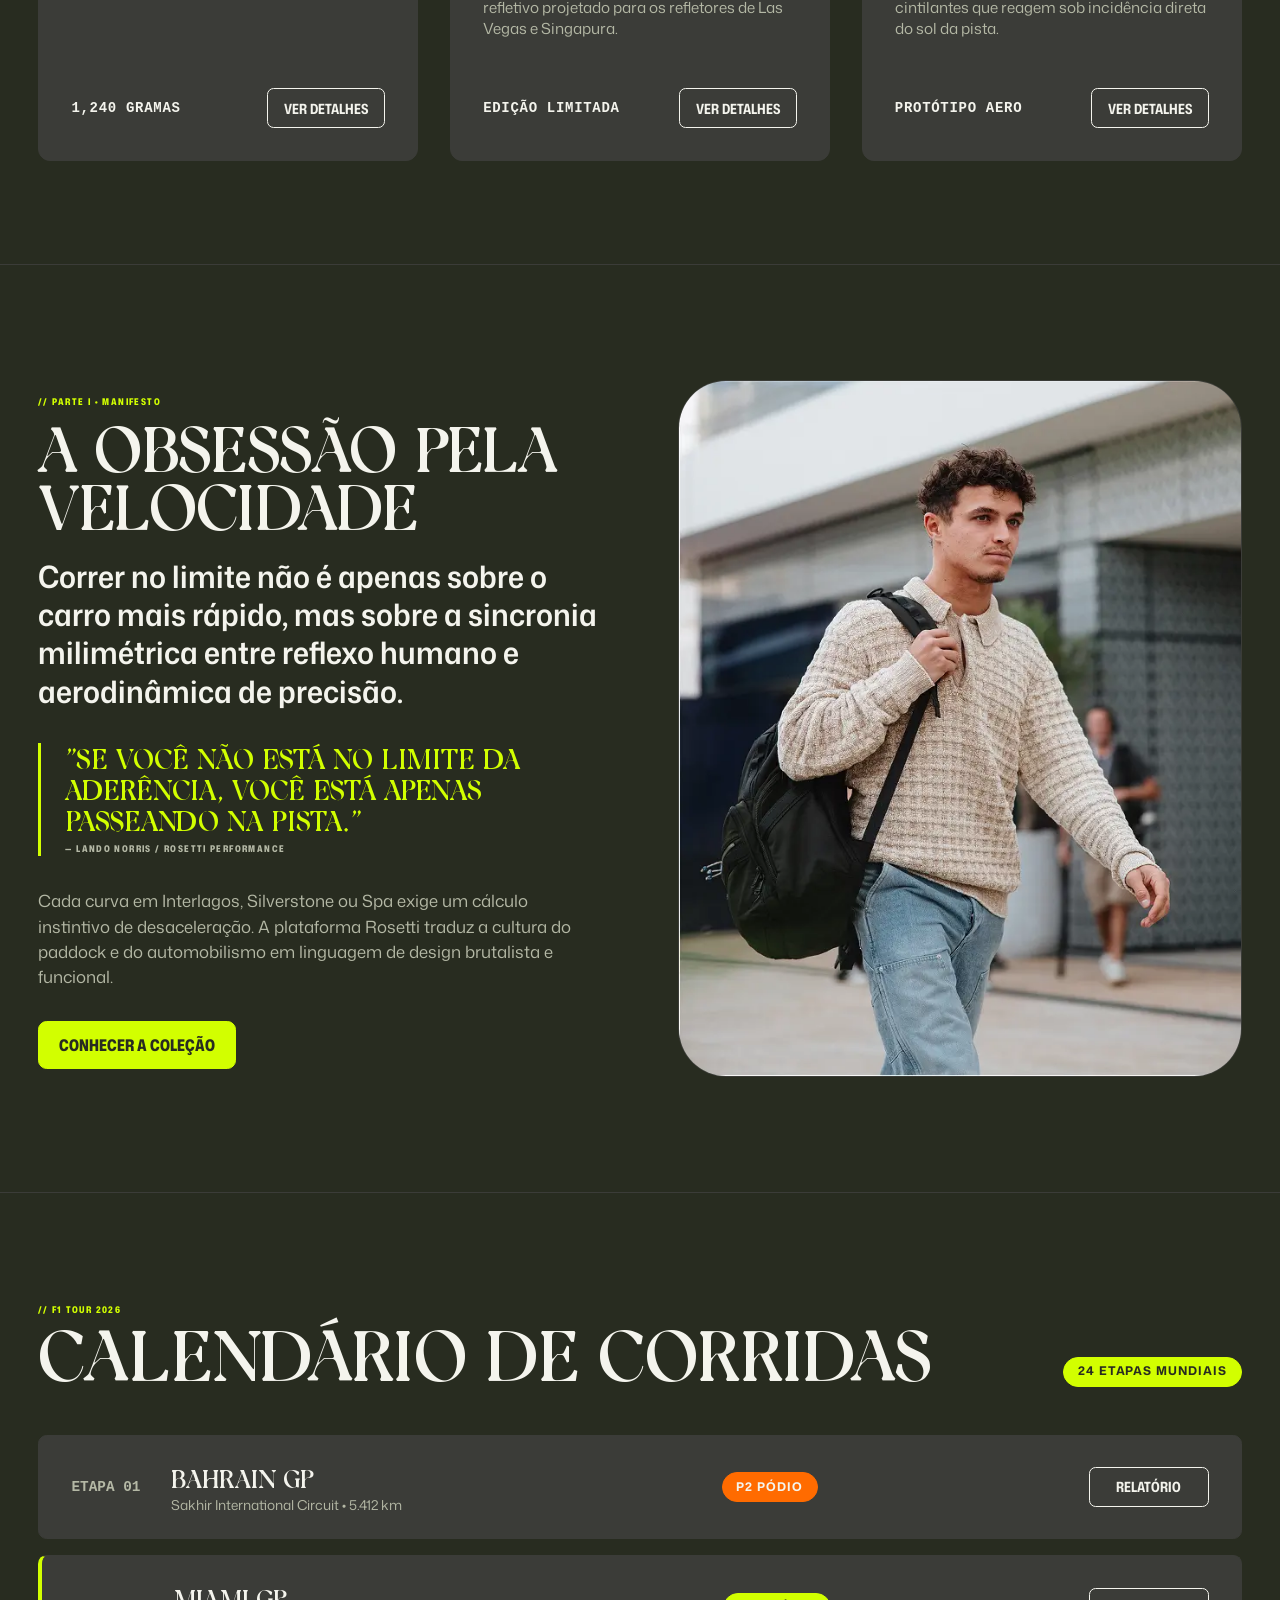
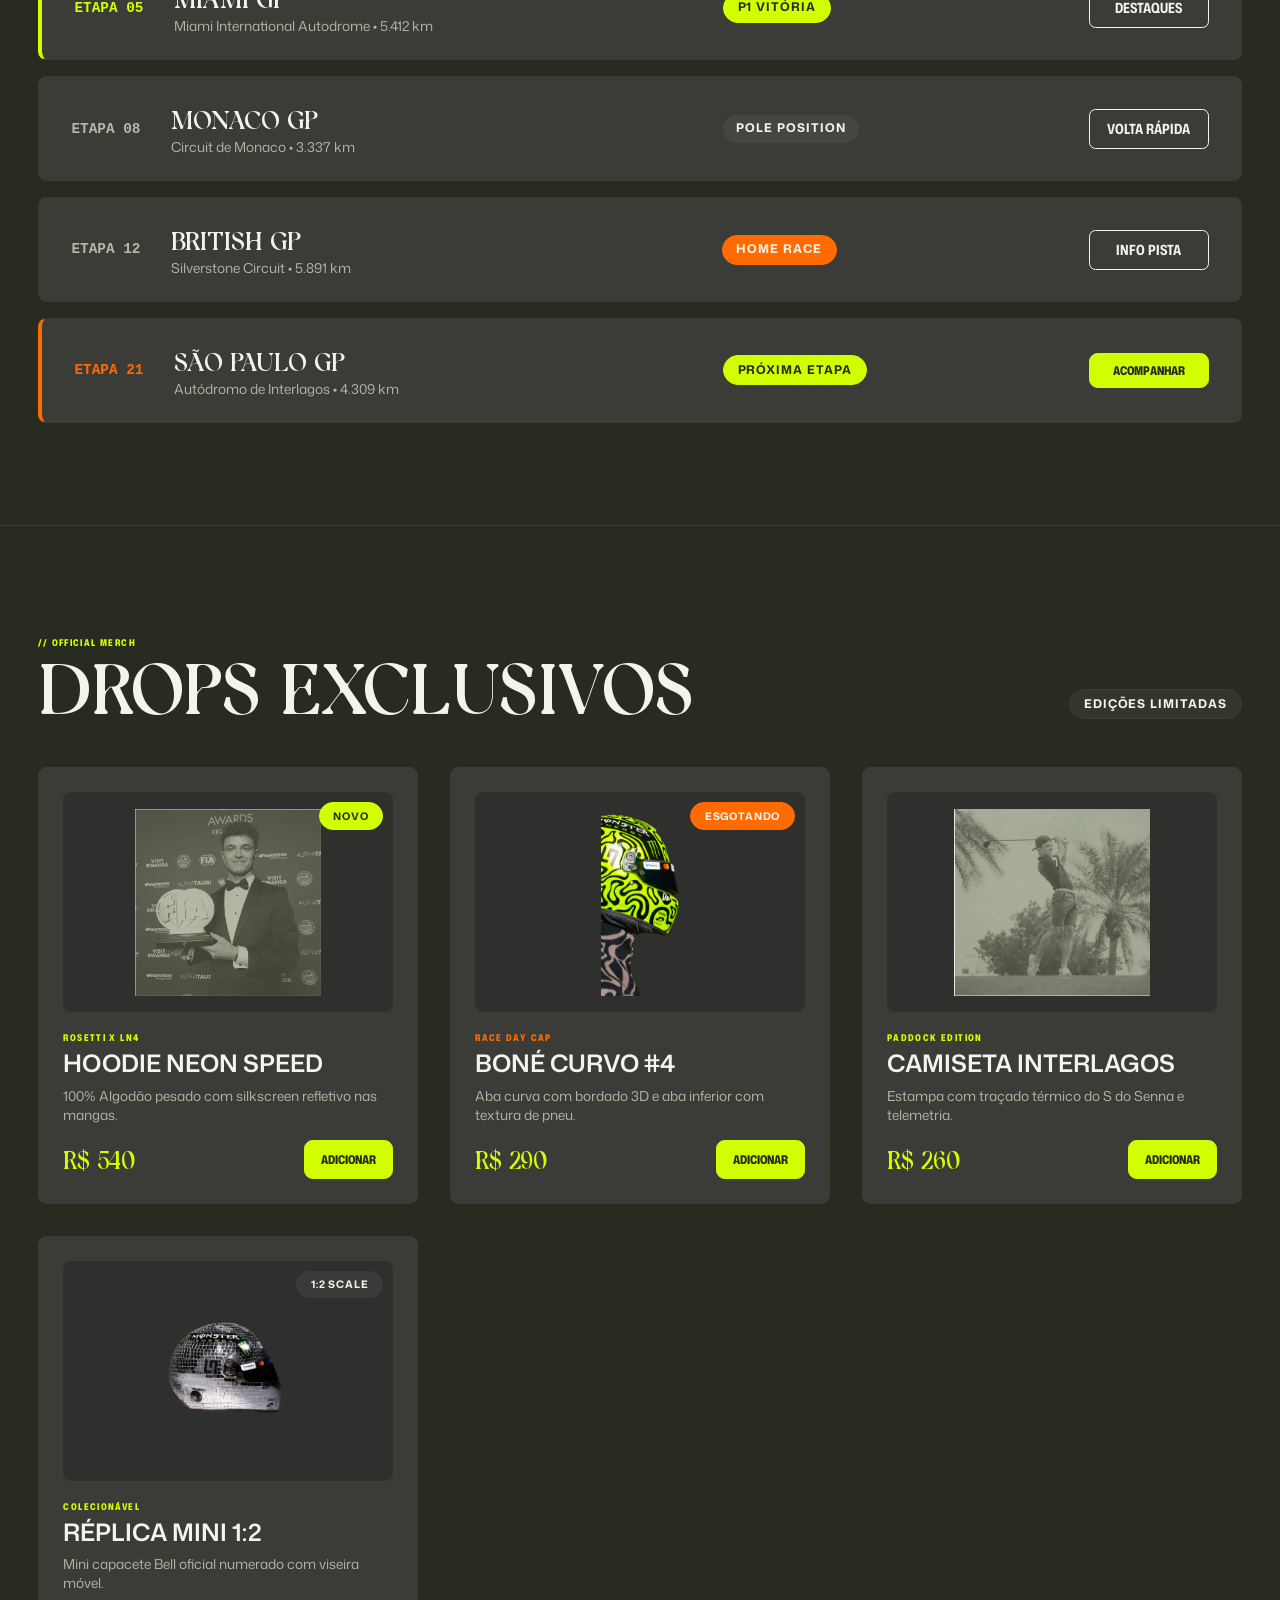
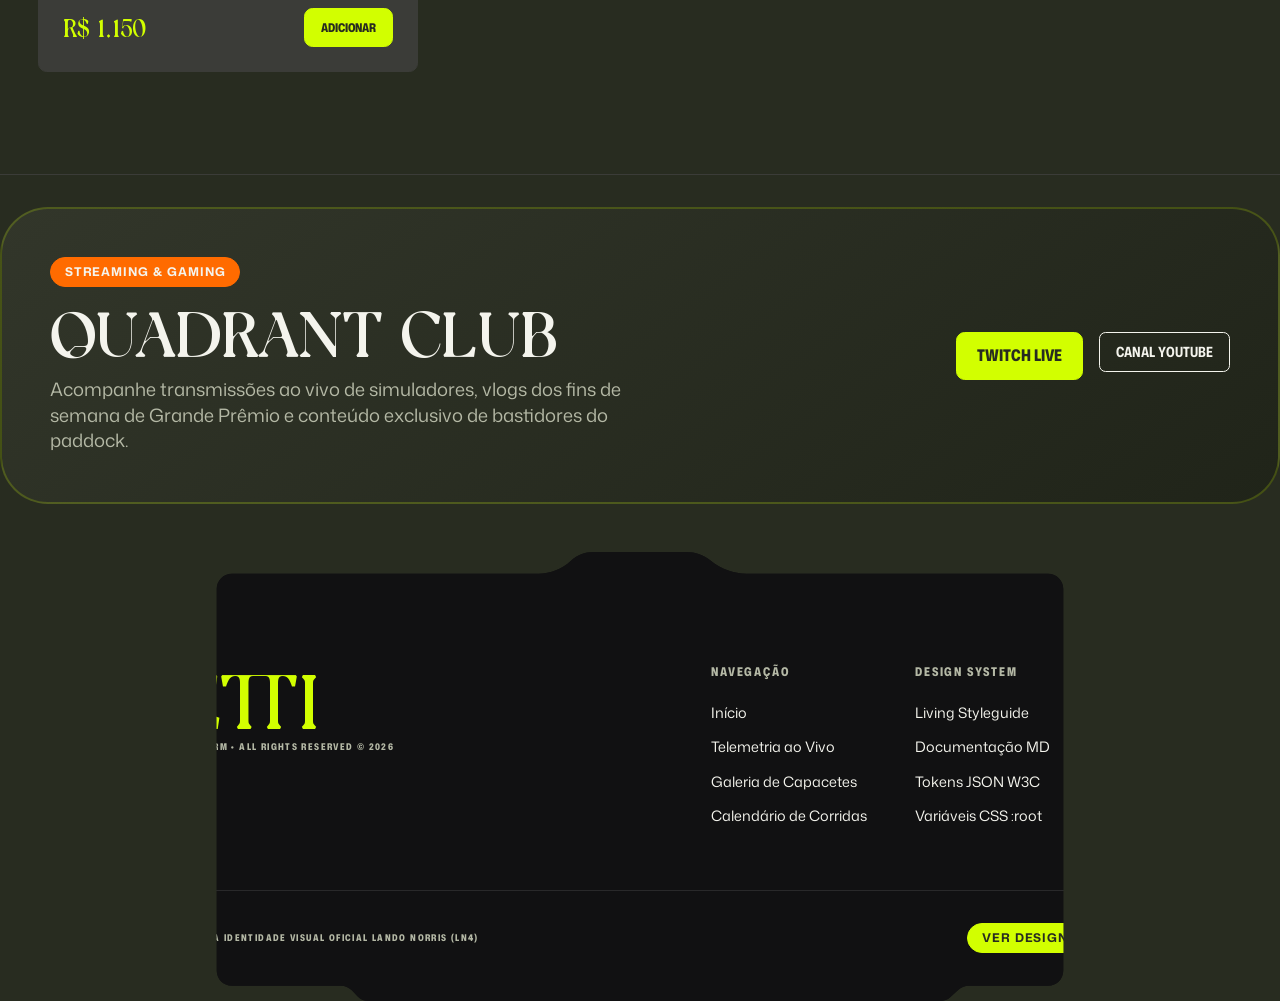
==== commit 19b5db4f: "bora billlllllllllllll" ====
--- a/index.html
+++ b/index.html
@@ -3,419 +3,697 @@
 <head>
   <meta charset="UTF-8">
   <meta name="viewport" content="width=device-width, initial-scale=1.0">
-  <title>Lando Norris (LN4) - Living Design System Showcase</title>
+  <title>ROSETTI // LN4 — Official High-Velocity Platform</title>
+  <meta name="description" content="Plataforma de alta performance automobilística. Design brutalista, aerodinâmica e velocidade inspirados em Lando Norris e F1.">
+
+  <!-- Core Design System Stylesheets -->
   <link rel="stylesheet" href="./tokens.css">
   <link rel="stylesheet" href="./components.css">
-  <style>
-    /* Showcase specific styles */
-    .showcase-header {
-      padding: 2.5rem 2rem 2rem 2rem;
-      border-bottom: 1px solid var(--color-border);
-      display: flex;
-      justify-content: space-between;
-      align-items: center;
-      flex-wrap: wrap;
-      gap: 1.5rem;
-    }
-    .theme-switch-group {
-      display: flex;
-      align-items: center;
-      gap: 0.5rem;
-      background: rgba(0, 0, 0, 0.25);
-      padding: 0.25rem;
-      border-radius: var(--radius--btn);
-      border: 1px solid var(--color-border);
-    }
-    .theme-btn {
-      padding: 0.5rem 1rem;
-      font-size: 0.75rem;
-      font-weight: 800;
-      text-transform: uppercase;
-      border-radius: calc(var(--radius--btn) - 2px);
-      border: none;
-      cursor: pointer;
-      background: transparent;
-      color: var(--color-fg);
-      transition: all 0.2s;
-    }
-    .theme-btn.active {
-      background: var(--color--lime);
-      color: var(--color--dark-green);
-    }
-    .section-container {
-      max-width: 1400px;
-      margin: 0 auto;
-      padding: 4rem 2rem;
-    }
-    .section-title {
-      margin-bottom: 2rem;
-      display: flex;
-      align-items: baseline;
-      gap: 1rem;
-      border-bottom: 2px solid var(--color-border);
-      padding-bottom: 0.75rem;
-    }
-    .swatch-grid {
-      display: grid;
-      grid-template-columns: repeat(auto-fill, minmax(200px, 1fr));
-      gap: 1.25rem;
-    }
-    .swatch-card {
-      border: 1px solid var(--color-border);
-      border-radius: var(--radius--btn);
-      overflow: hidden;
-      background: rgba(255, 255, 255, 0.02);
-      transition: transform 0.2s;
-    }
-    .swatch-card:hover {
-      transform: translateY(-3px);
-    }
-    .swatch-color {
-      height: 100px;
-      width: 100%;
-      position: relative;
-    }
-    .swatch-info {
-      padding: 0.85rem;
-    }
-    .swatch-name {
-      font-weight: 800;
-      font-size: 0.85rem;
-      text-transform: uppercase;
-    }
-    .swatch-hex {
-      font-family: var(--font-mono);
-      font-size: 0.75rem;
-      color: var(--color-muted);
-      cursor: pointer;
-    }
-    .btn-row {
-      display: flex;
-      flex-wrap: wrap;
-      align-items: center;
-      gap: 1.5rem;
-      margin-bottom: 2rem;
-    }
-    .preview-card-grid {
-      display: grid;
-      grid-template-columns: repeat(auto-fit, minmax(320px, 1fr));
-      gap: 2rem;
-    }
-    .toast {
-      position: fixed;
-      bottom: 2rem;
-      right: 2rem;
-      background: var(--color--lime);
-      color: var(--color--dark-green);
-      padding: 0.75rem 1.5rem;
-      border-radius: var(--radius--btn);
-      font-weight: 800;
-      font-size: 0.85rem;
-      text-transform: uppercase;
-      opacity: 0;
-      transform: translateY(10px);
-      transition: all 0.3s var(--cubic-default);
-      pointer-events: none;
-      z-index: 1000;
-    }
-    .toast.show {
-      opacity: 1;
-      transform: translateY(0);
-    }
-  </style>
+  <link rel="stylesheet" href="./site.css">
+
+  <link rel="icon" type="image/svg+xml" href="./assets/svg/ln-brand-logo.svg">
 </head>
-<body>
-
-  <!-- Floating Toast for Hex Copy -->
-  <div id="toast" class="toast">Código Hex copiado!</div>
-
-  <!-- Showcase Header -->
-  <header class="showcase-header">
-    <div style="display: flex; align-items: center; gap: 1rem;">
-      <svg width="90" height="40" viewBox="0 0 138 63" fill="none">
-        <path fill="var(--color--lime)" d="M122.638.174c8.968 0 14.659 6.985 14.659 15.73 0 10.158-7.79 17.067-17.705 17.067H106.6V.174h16.038Zm-5.385 24.542h3.943c5.385 0 8.79-3.864 8.79-8.812 0-4.872-3.405-8.468-8.79-8.468h-3.943v17.28Zm-33.565 8.257H72.932l-15.01-20.916V32.973H47.166V.174h10.756l15.01 20.985V.174h10.756v32.799ZM32.32 32.973H0V.174h10.756v24.542H32.32v8.257Z"/>
-      </svg>
-      <div>
-        <h1 style="font-family: var(--font-display); font-size: 1.5rem; letter-spacing: -0.02em; line-height: 1;">LANDO NORRIS (LN4)</h1>
-        <p class="text-eyebrow" style="margin-top: 0.25rem;">Design System Specification • v1.0.0</p>
-      </div>
-    </div>
-
-    <!-- Theme Switcher -->
-    <div class="theme-switch-group">
-      <button class="theme-btn active" onclick="setTheme('dark')">Dark (Racing Green)</button>
-      <button class="theme-btn" onclick="setTheme('light')">Light (Cream)</button>
-      <button class="theme-btn" onclick="setTheme('lime')">Lime (High-Vis)</button>
+<body class="site-wrapper">
+
+  <!-- Toast Notification Container -->
+  <div id="live-toast" class="toast">Ação concluída com sucesso!</div>
+
+  <!-- ======================================================================
+       HEADER / NAVBAR
+       ====================================================================== -->
+  <header class="navbar">
+    <div class="container-xl nav-container">
+      <!-- Brand Logo -->
+      <a href="#hero" class="brand-wrap">
+        <svg class="brand-logo-svg" viewBox="0 0 138 63" fill="none">
+          <path fill="var(--color--lime)" d="M122.638.174c8.968 0 14.659 6.985 14.659 15.73 0 10.158-7.79 17.067-17.705 17.067H106.6V.174h16.038Zm-5.385 24.542h3.943c5.385 0 8.79-3.864 8.79-8.812 0-4.872-3.405-8.468-8.79-8.468h-3.943v17.28Zm-33.565 8.257H72.932l-15.01-20.916V32.973H47.166V.174h10.756l15.01 20.985V.174h10.756v32.799ZM32.32 32.973H0V.174h10.756v24.542H32.32v8.257Z"/>
+        </svg>
+        <span class="brand-title">ROSETTI</span>
+        <span class="brand-tag">LN4</span>
+      </a>
+
+      <!-- Desktop Navigation Links -->
+      <nav class="nav-menu">
+        <a href="#hero" class="nav-item-link active">Início</a>
+        <a href="#telemetria" class="nav-item-link">Telemetria</a>
+        <a href="#capacetes" class="nav-item-link">Capacetes</a>
+        <a href="#historia" class="nav-item-link">História</a>
+        <a href="#calendario" class="nav-item-link">Calendário</a>
+        <a href="#drops" class="nav-item-link">Drops</a>
+        <a href="./preview.html" class="nav-item-link" title="Ver Design Tokens e Especificações">Design System</a>
+      </nav>
+
+      <!-- Nav Actions (Theme Switcher, Cart & Hamburger) -->
+      <div class="nav-actions">
+        <!-- Theme Toggle Pills -->
+        <div class="theme-pill-select" title="Alterar tema visual">
+          <button class="theme-btn-toggle active" data-set-theme="dark">Dark</button>
+          <button class="theme-btn-toggle" data-set-theme="light">Light</button>
+          <button class="theme-btn-toggle" data-set-theme="lime">Lime</button>
+        </div>
+
+        <!-- Cart Trigger Button -->
+        <button class="btn-icon-only cart-btn-trigger" aria-label="Carrinho de Compras" onclick="showToast('Carrinho vazio. Adicione itens nos Drops!')">
+          <svg width="20" height="20" viewBox="0 0 24 24" fill="none" stroke="currentColor" stroke-width="2.2" stroke-linecap="round" stroke-linejoin="round">
+            <circle cx="9" cy="21" r="1"></circle>
+            <circle cx="20" cy="21" r="1"></circle>
+            <path d="M1 1h4l2.68 13.39a2 2 0 0 0 2 1.61h9.72a2 2 0 0 0 2-1.61L23 6H6"></path>
+          </svg>
+          <span id="cart-count" class="cart-badge-count">0</span>
+        </button>
+
+        <!-- Mobile Hamburger Trigger -->
+        <button id="mobile-hamburger" class="hamburger-btn" aria-label="Abrir Menu">
+          <svg width="22" height="22" viewBox="0 0 24 24" fill="none" stroke="currentColor" stroke-width="2.5" stroke-linecap="round">
+            <line x1="3" y1="12" x2="21" y2="12"></line>
+            <line x1="3" y1="6" x2="21" y2="6"></line>
+            <line x1="3" y1="18" x2="21" y2="18"></line>
+          </svg>
+        </button>
+      </div>
     </div>
   </header>
 
-  <!-- Marquee Banner -->
-  <div class="marquee-container">
-    <div class="marquee-content">
-      <div class="marquee-item">LANDO NORRIS <span class="highlight">LN4</span></div>
-      <div class="marquee-item">FORMULA 1 RACING DESIGN SYSTEM <span class="highlight">•</span></div>
-      <div class="marquee-item">HIGH AERODYNAMIC PERFORMANCE <span class="highlight">#4</span></div>
-      <div class="marquee-item">MCLAREN PAPAYA & NEON LIME <span class="highlight">⚡</span></div>
+  <!-- Mobile Drawer Menu -->
+  <div id="mobile-drawer" class="modal-overlay">
+    <div class="modal-content" style="max-width: 400px; text-align: center;">
+      <button id="mobile-close" class="modal-close-btn" aria-label="Fechar Menu">
+        <svg width="24" height="24" viewBox="0 0 8.51 8.51">
+          <path d="M7.89 7.89.63.63M.63 7.89 7.89.63" stroke="currentColor" stroke-width="0.8"/>
+        </svg>
+      </button>
+      <div style="margin-bottom: 2rem;">
+        <span class="brand-title" style="font-size: 2rem;">ROSETTI</span>
+      </div>
+      <div style="display: flex; flex-direction: column; gap: 1.5rem; margin-bottom: 2rem;">
+        <a href="#hero" class="mobile-nav-link text-h4">Início</a>
+        <a href="#telemetria" class="mobile-nav-link text-h4">Telemetria</a>
+        <a href="#capacetes" class="mobile-nav-link text-h4">Capacetes</a>
+        <a href="#historia" class="mobile-nav-link text-h4">História</a>
+        <a href="#calendario" class="mobile-nav-link text-h4">Calendário</a>
+        <a href="#drops" class="mobile-nav-link text-h4">Drops</a>
+        <a href="./preview.html" class="mobile-nav-link text-h4" style="color: var(--color--lime);">Design System</a>
+      </div>
+      <div class="theme-pill-select" style="justify-content: center; display: inline-flex;">
+        <button class="theme-btn-toggle active" data-set-theme="dark">Dark</button>
+        <button class="theme-btn-toggle" data-set-theme="light">Light</button>
+        <button class="theme-btn-toggle" data-set-theme="lime">Lime</button>
+      </div>
     </div>
   </div>
 
-  <main class="section-container">
-
-    <!-- Brand Typography Section -->
-    <section style="margin-bottom: 5rem;">
-      <div class="section-title">
-        <h2 class="text-h3">01. Tipografia</h2>
-        <span class="text-eyebrow">Brier Display & Mona Sans Variable</span>
-      </div>
-
-      <div style="margin-bottom: 2.5rem;">
-        <p class="text-eyebrow" style="margin-bottom: 0.5rem;">Hero Display Impact (Brier Bold)</p>
-        <div class="text-impact" style="color: var(--color-accent);">SPEED & GLORY 04</div>
-      </div>
-
-      <div style="display: grid; grid-template-columns: repeat(auto-fit, minmax(280px, 1fr)); gap: 2rem; margin-bottom: 2rem;">
+  <main class="main-content">
+
+    <!-- ======================================================================
+         HERO SECTION
+         ====================================================================== -->
+    <section id="hero" class="hero-section">
+      <div class="container-xl">
+        <div class="hero-grid">
+          
+          <!-- Hero Text Left -->
+          <div class="hero-text-content">
+            <div class="hero-eyebrow-wrap">
+              <span class="live-pulse"></span>
+              <span class="text-eyebrow" style="color: var(--color--lime); font-size: 0.75rem;">
+                OFFICIAL RACING PLATFORM • TEMPORADA 2026
+              </span>
+            </div>
+
+            <h1 class="hero-headline">
+              ROSETTI <br>
+              <span class="highlight-lime">VELOCITY</span>
+            </h1>
+
+            <p class="hero-subhead">
+              A convergência definitiva entre automobilismo de elite, engenharia aerodinâmica de ponta e identidade brutalista. Feito para alta aceleração dentro e fora das pistas.
+            </p>
+
+            <div class="hero-btn-group">
+              <a href="#drops" class="btn-primary">
+                <span>Explorar Drops</span>
+                <svg width="12" height="12" viewBox="0 0 17 18" fill="none">
+                  <path d="M4 7l4.5 4.5L13 7" stroke="currentColor" stroke-width="2.5" stroke-linecap="round"/>
+                </svg>
+              </a>
+
+              <a href="#calendario" class="btn-tertiary">
+                <span>Calendário de Corridas</span>
+              </a>
+
+              <a href="./preview.html" class="pill pill-lime" style="text-decoration: none;">
+                DS Tokens v1.0
+              </a>
+            </div>
+
+            <!-- Next Race Live Countdown Widget -->
+            <div class="card" style="max-width: 480px; background: rgba(0, 0, 0, 0.35); border-left: 3px solid var(--color--lime);">
+              <div style="display: flex; justify-content: space-between; align-items: center; margin-bottom: 0.75rem;">
+                <span class="text-eyebrow" style="color: var(--color--lime);">PRÓXIMO GRANDE PRÊMIO</span>
+                <span class="pill pill-orange" style="font-size: 0.65rem;">INTERLAGOS • BR</span>
+              </div>
+              <div style="display: flex; justify-content: space-between; text-align: center;">
+                <div>
+                  <div id="cd-days" class="text-h3" style="font-family: var(--font-display); color: var(--color--white); line-height: 1;">04</div>
+                  <div class="text-eyebrow">DIAS</div>
+                </div>
+                <div style="color: var(--color-border); font-size: 1.5rem; line-height: 1;">:</div>
+                <div>
+                  <div id="cd-hours" class="text-h3" style="font-family: var(--font-display); color: var(--color--white); line-height: 1;">18</div>
+                  <div class="text-eyebrow">HORAS</div>
+                </div>
+                <div style="color: var(--color-border); font-size: 1.5rem; line-height: 1;">:</div>
+                <div>
+                  <div id="cd-mins" class="text-h3" style="font-family: var(--font-display); color: var(--color--white); line-height: 1;">42</div>
+                  <div class="text-eyebrow">MIN</div>
+                </div>
+                <div style="color: var(--color-border); font-size: 1.5rem; line-height: 1;">:</div>
+                <div>
+                  <div id="cd-secs" class="text-h3" style="font-family: var(--font-display); color: var(--color--lime); line-height: 1;">19</div>
+                  <div class="text-eyebrow">SEG</div>
+                </div>
+              </div>
+            </div>
+
+          </div>
+
+          <!-- Hero Helmet Visual Right -->
+          <div class="hero-visual-card">
+            <div class="hero-bg-glow"></div>
+            <img src="./assets/images/helmet-hero.webp" alt="Capacete de Corrida Edição Oficial LN4" class="hero-helmet-img">
+            
+            <div class="hero-floating-badge">
+              <svg width="24" height="24" viewBox="0 0 17 18" fill="none">
+                <circle cx="8.5" cy="9" r="7" stroke="var(--color--lime)" stroke-width="2"/>
+                <path d="M8.5 5v4l2.5 2.5" stroke="var(--color--lime)" stroke-width="2" stroke-linecap="round"/>
+              </svg>
+              <div>
+                <div class="text-eyebrow">AERODINÂMICA FIA</div>
+                <div style="font-weight: 800; font-size: 0.85rem;">ED. LIMITADA 2026</div>
+              </div>
+            </div>
+          </div>
+
+        </div>
+      </div>
+    </section>
+
+    <!-- ======================================================================
+         REAL-TIME TELEMETRY BAR (F1 HUD)
+         ====================================================================== -->
+    <section id="telemetria" class="telemetry-bar-section">
+      <div class="container-xl">
+        <div class="telemetry-hud">
+          
+          <div class="telemetry-cell">
+            <div class="telemetry-label">Velocidade Atual</div>
+            <div id="telemetry-speed" class="telemetry-value accent">338 KM/H</div>
+          </div>
+
+          <div class="telemetry-cell">
+            <div class="telemetry-label">Marcha / Câmbio</div>
+            <div id="telemetry-gear" class="telemetry-value">G 8</div>
+          </div>
+
+          <div class="telemetry-cell">
+            <div class="telemetry-label">Rotação Motor</div>
+            <div id="telemetry-rpm" class="telemetry-value">12,400 RPM</div>
+          </div>
+
+          <div class="telemetry-cell">
+            <div class="telemetry-label">Aceleração Lateral</div>
+            <div id="telemetry-g" class="telemetry-value accent">+4.8 G</div>
+          </div>
+
+          <div class="telemetry-cell">
+            <div class="telemetry-label">Pressão Acelerador</div>
+            <div id="telemetry-throttle" class="telemetry-value">98%</div>
+          </div>
+
+          <!-- Interactive Simulator Controls -->
+          <div class="telemetry-sim-controls">
+            <button id="btn-sim-throttle" class="sim-btn" title="Segure para acelerar fundo">
+              ⚡ Acelerar
+            </button>
+            <button id="btn-sim-brake" class="sim-btn" title="Clique para acionar a frenagem">
+              🛑 Frear
+            </button>
+          </div>
+
+        </div>
+      </div>
+    </section>
+
+    <!-- ======================================================================
+         VELOCITY MARQUEE TICKER
+         ====================================================================== -->
+    <div class="marquee-container" aria-hidden="true">
+      <div class="marquee-content">
+        <div class="marquee-item">ROSETTI VELOCITY <span class="highlight">LN4</span></div>
+        <div class="marquee-item">MCLAREN FORMULA 1 TEAM <span class="highlight">#4</span></div>
+        <div class="marquee-item">VOLTA MAIS RÁPIDA: 1:18.234 <span class="highlight">•</span></div>
+        <div class="marquee-item">EDR CARBON FIBER TECHNOLOGY <span class="highlight">⚡</span></div>
+        <div class="marquee-item">POLE POSITION AT INTERLAGOS <span class="highlight">P1</span></div>
+      </div>
+    </div>
+
+    <!-- ======================================================================
+         SEASON HIGHLIGHTS / STATS
+         ====================================================================== -->
+    <section class="stats-section">
+      <div class="container-xl">
+        <div class="section-head">
+          <div>
+            <span class="text-eyebrow" style="color: var(--color--lime);">// ESTATÍSTICAS OFICIAIS</span>
+            <h2 class="text-h2">MARCAS DE VELOCIDADE</h2>
+          </div>
+          <p class="text-eyebrow">DADOS DE TELEMETRIA HOMOLOGADOS</p>
+        </div>
+
+        <div class="stats-grid">
+          <div class="stat-card">
+            <div class="stat-number">04</div>
+            <div class="stat-title">Número do Piloto</div>
+            <div class="stat-desc">Dorsal icônico estampado no bico do monoposto e merchandising mundial.</div>
+          </div>
+
+          <div class="stat-card">
+            <div class="stat-number">348</div>
+            <div class="stat-title">Km/h de Ponta</div>
+            <div class="stat-desc">Velocidade máxima com DRS ativado na reta principal de Monza.</div>
+          </div>
+
+          <div class="stat-card">
+            <div class="stat-number">32</div>
+            <div class="stat-title">Pódios Conquistados</div>
+            <div class="stat-desc">Presença constante no pódio entre os maiores nomes da Fórmula 1.</div>
+          </div>
+
+          <div class="stat-card">
+            <div class="stat-number">948</div>
+            <div class="stat-title">Pontos em Carreira</div>
+            <div class="stat-desc">Pontuação acumulada na disputa direta pelo título mundial de pilotos.</div>
+          </div>
+        </div>
+      </div>
+    </section>
+
+    <!-- ======================================================================
+         HELMET & GEAR SHOWCASE ("THE VAULT")
+         ====================================================================== -->
+    <section id="capacetes" class="editions-section">
+      <div class="container-xl">
+        <div class="section-head">
+          <div>
+            <span class="text-eyebrow" style="color: var(--color--lime);">// THE VAULT • EDIÇÕES ESPECIAIS</span>
+            <h2 class="text-h2">CAPACETES DE CORRIDA</h2>
+          </div>
+          <div style="display: flex; gap: 0.5rem;">
+            <button class="pill pill-lime">Todas as Edições</button>
+            <button class="pill">Carbon Tech</button>
+          </div>
+        </div>
+
+        <div class="editions-grid">
+          
+          <!-- Card 1: Season 2026 Base Lid -->
+          <article class="edition-card">
+            <div class="edition-img-wrap">
+              <img src="./assets/images/helmet-season-2026.webp" alt="Capacete Temporada 2026" class="edition-img">
+            </div>
+            <div class="edition-body">
+              <div style="display: flex; justify-content: space-between; margin-bottom: 0.5rem;">
+                <span class="text-eyebrow" style="color: var(--color--lime);">ROUND 01 • OFICIAL</span>
+                <span class="pill" style="font-size: 0.65rem;">FIA 8860-ABP</span>
+              </div>
+              <h3 class="text-h3" style="margin-bottom: 0.75rem;">SEASON 2026 BASE</h3>
+              <p style="color: var(--color-muted); font-size: 0.95rem; margin-bottom: 1.5rem;">
+                A pintura padrão de alta visibilidade com pigmentos fluorescentes e fibra de carbono ultraleve.
+              </p>
+              <div class="edition-footer">
+                <span class="text-mono" style="font-weight: 700;">1,240 GRAMAS</span>
+                <button class="btn-tertiary" data-open-spec="season2026">Ver Detalhes</button>
+              </div>
+            </div>
+          </article>
+
+          <!-- Card 2: Discoball Chrome Edition -->
+          <article class="edition-card">
+            <div class="edition-img-wrap">
+              <img src="./assets/images/helmet-discoball.webp" alt="Capacete Discoball Chrome" class="edition-img">
+            </div>
+            <div class="edition-body">
+              <div style="display: flex; justify-content: space-between; margin-bottom: 0.5rem;">
+                <span class="text-eyebrow" style="color: var(--color--orange);">CORRIDAS NOTURNAS</span>
+                <span class="pill pill-orange" style="font-size: 0.65rem;">ESPECIAL</span>
+              </div>
+              <h3 class="text-h3" style="margin-bottom: 0.75rem;">DISCOBALL CHROME</h3>
+              <p style="color: var(--color-muted); font-size: 0.95rem; margin-bottom: 1.5rem;">
+                Acabamento espelhado multi-facetado refletivo projetado para os refletores de Las Vegas e Singapura.
+              </p>
+              <div class="edition-footer">
+                <span class="text-mono" style="font-weight: 700;">EDIÇÃO LIMITADA</span>
+                <button class="btn-tertiary" data-open-spec="discoball">Ver Detalhes</button>
+              </div>
+            </div>
+          </article>
+
+          <!-- Card 3: Dark Glitter Stealth -->
+          <article class="edition-card">
+            <div class="edition-img-wrap">
+              <img src="./assets/images/helmet-darkglitter.webp" alt="Capacete Dark Glitter Stealth" class="edition-img">
+            </div>
+            <div class="edition-body">
+              <div style="display: flex; justify-content: space-between; margin-bottom: 0.5rem;">
+                <span class="text-eyebrow" style="color: var(--color--lime);">TESTES DE INVERNO</span>
+                <span class="pill" style="font-size: 0.65rem;">STEALTH FIBER</span>
+              </div>
+              <h3 class="text-h3" style="margin-bottom: 0.75rem;">DARK GLITTER STEALTH</h3>
+              <p style="color: var(--color-muted); font-size: 0.95rem; margin-bottom: 1.5rem;">
+                Preto fosco profundo com micropartículas cintilantes que reagem sob incidência direta do sol da pista.
+              </p>
+              <div class="edition-footer">
+                <span class="text-mono" style="font-weight: 700;">PROTÓTIPO AERO</span>
+                <button class="btn-tertiary" data-open-spec="darkglitter">Ver Detalhes</button>
+              </div>
+            </div>
+          </article>
+
+        </div>
+      </div>
+    </section>
+
+    <!-- ======================================================================
+         STORY / EDITORIAL MANIFESTO
+         ====================================================================== -->
+    <section id="historia" class="story-section">
+      <div class="container-xl">
+        <div class="story-grid">
+          <div>
+            <span class="text-eyebrow" style="color: var(--color--lime);">// PARTE I • MANIFESTO</span>
+            <h2 class="text-h1" style="margin: 0.5rem 0 1.5rem 0;">A OBSESSÃO PELA VELOCIDADE</h2>
+            
+            <p class="story-lead-p">
+              Correr no limite não é apenas sobre o carro mais rápido, mas sobre a sincronia milimétrica entre reflexo humano e aerodinâmica de precisão.
+            </p>
+
+            <div class="story-quote-box">
+              <div class="story-quote">"SE VOCÊ NÃO ESTÁ NO LIMITE DA ADERÊNCIA, VOCÊ ESTÁ APENAS PASSEANDO NA PISTA."</div>
+              <div class="text-eyebrow" style="margin-top: 0.5rem;">— LANDO NORRIS / ROSETTI PERFORMANCE</div>
+            </div>
+
+            <p style="color: var(--color-muted); font-size: 1.05rem; line-height: 1.5; margin-bottom: 2rem;">
+              Cada curva em Interlagos, Silverstone ou Spa exige um cálculo instintivo de desaceleração. A plataforma Rosetti traduz a cultura do paddock e do automobilismo em linguagem de design brutalista e funcional.
+            </p>
+
+            <a href="#drops" class="btn-primary">
+              <span>Conhecer a Coleção</span>
+            </a>
+          </div>
+
+          <div class="story-img-frame">
+            <img src="./assets/images/racing-action-1.webp" alt="Monoposto na curva em alta velocidade">
+          </div>
+        </div>
+      </div>
+    </section>
+
+    <!-- ======================================================================
+         RACE CALENDAR & TOUR
+         ====================================================================== -->
+    <section id="calendario" class="calendar-section">
+      <div class="container-xl">
+        <div class="section-head">
+          <div>
+            <span class="text-eyebrow" style="color: var(--color--lime);">// F1 TOUR 2026</span>
+            <h2 class="text-h2">CALENDÁRIO DE CORRIDAS</h2>
+          </div>
+          <span class="pill pill-lime">24 ETAPAS MUNDIAIS</span>
+        </div>
+
+        <div class="calendar-list">
+          <div class="calendar-row">
+            <span class="round-badge">ETAPA 01</span>
+            <div>
+              <div class="circuit-name">BAHRAIN GP</div>
+              <div class="circuit-meta">Sakhir International Circuit • 5.412 km</div>
+            </div>
+            <div>
+              <span class="pill pill-orange">P2 PÓDIO</span>
+            </div>
+            <button class="btn-tertiary" onclick="showToast('Telemetria do Bahrain carregada!')">Relatório</button>
+          </div>
+
+          <div class="calendar-row" style="border-left: 4px solid var(--color--lime);">
+            <span class="round-badge" style="color: var(--color--lime);">ETAPA 05</span>
+            <div>
+              <div class="circuit-name">MIAMI GP</div>
+              <div class="circuit-meta">Miami International Autodrome • 5.412 km</div>
+            </div>
+            <div>
+              <span class="pill pill-lime">P1 VITÓRIA</span>
+            </div>
+            <button class="btn-tertiary" onclick="showToast('Vitória histórica em Miami!')">Destaques</button>
+          </div>
+
+          <div class="calendar-row">
+            <span class="round-badge">ETAPA 08</span>
+            <div>
+              <div class="circuit-name">MONACO GP</div>
+              <div class="circuit-meta">Circuit de Monaco • 3.337 km</div>
+            </div>
+            <div>
+              <span class="pill">POLE POSITION</span>
+            </div>
+            <button class="btn-tertiary" onclick="showToast('Volta de qualificação em Mônaco!')">Volta Rápida</button>
+          </div>
+
+          <div class="calendar-row">
+            <span class="round-badge">ETAPA 12</span>
+            <div>
+              <div class="circuit-name">BRITISH GP</div>
+              <div class="circuit-meta">Silverstone Circuit • 5.891 km</div>
+            </div>
+            <div>
+              <span class="pill pill-orange">HOME RACE</span>
+            </div>
+            <button class="btn-tertiary" onclick="showToast('Ingressos e Paddock Club')">Info Pista</button>
+          </div>
+
+          <div class="calendar-row" style="border-left: 4px solid var(--color--orange);">
+            <span class="round-badge" style="color: var(--color--orange);">ETAPA 21</span>
+            <div>
+              <div class="circuit-name">SÃO PAULO GP</div>
+              <div class="circuit-meta">Autódromo de Interlagos • 4.309 km</div>
+            </div>
+            <div>
+              <span class="pill pill-lime">PRÓXIMA ETAPA</span>
+            </div>
+            <button class="btn-primary" style="height: 2.2rem; font-size: 0.75rem;" onclick="showToast('Alerta de corrida configurado!')">Acompanhar</button>
+          </div>
+        </div>
+      </div>
+    </section>
+
+    <!-- ======================================================================
+         APPAREL & GEAR DROPS
+         ====================================================================== -->
+    <section id="drops" class="drops-section">
+      <div class="container-xl">
+        <div class="section-head">
+          <div>
+            <span class="text-eyebrow" style="color: var(--color--lime);">// OFFICIAL MERCH</span>
+            <h2 class="text-h2">DROPS EXCLUSIVOS</h2>
+          </div>
+          <span class="pill">EDIÇÕES LIMITADAS</span>
+        </div>
+
+        <div class="drops-grid">
+          
+          <!-- Drop 1 -->
+          <div class="drop-item-card">
+            <div class="drop-thumb">
+              <img src="./assets/images/racing-action-2.webp" alt="Moletom LN4 Neon">
+              <span class="pill pill-lime" style="position: absolute; top: 10px; right: 10px; font-size: 0.65rem;">NOVO</span>
+            </div>
+            <div class="text-eyebrow" style="color: var(--color--lime); margin-bottom: 0.25rem;">ROSETTI x LN4</div>
+            <h4 class="text-h4" style="margin-bottom: 0.5rem;">HOODIE NEON SPEED</h4>
+            <p style="color: var(--color-muted); font-size: 0.85rem; margin-bottom: 1rem;">100% Algodão pesado com silkscreen refletivo nas mangas.</p>
+            <div style="display: flex; justify-content: space-between; align-items: center; margin-top: auto;">
+              <span class="drop-price">R$ 540</span>
+              <button class="btn-primary" style="height: 2.4rem; padding: 0 1rem; font-size: 0.75rem;" data-add-cart="Hoodie Neon Speed">Adicionar</button>
+            </div>
+          </div>
+
+          <!-- Drop 2 -->
+          <div class="drop-item-card">
+            <div class="drop-thumb">
+              <img src="./assets/images/helmet-hero.webp" alt="Boné Carbon">
+              <span class="pill pill-orange" style="position: absolute; top: 10px; right: 10px; font-size: 0.65rem;">ESGOTANDO</span>
+            </div>
+            <div class="text-eyebrow" style="color: var(--color--orange); margin-bottom: 0.25rem;">RACE DAY CAP</div>
+            <h4 class="text-h4" style="margin-bottom: 0.5rem;">BONÉ CURVO #4</h4>
+            <p style="color: var(--color-muted); font-size: 0.85rem; margin-bottom: 1rem;">Aba curva com bordado 3D e aba inferior com textura de pneu.</p>
+            <div style="display: flex; justify-content: space-between; align-items: center; margin-top: auto;">
+              <span class="drop-price">R$ 290</span>
+              <button class="btn-primary" style="height: 2.4rem; padding: 0 1rem; font-size: 0.75rem;" data-add-cart="Boné Curvo #4">Adicionar</button>
+            </div>
+          </div>
+
+          <!-- Drop 3 -->
+          <div class="drop-item-card">
+            <div class="drop-thumb">
+              <img src="./assets/images/racing-action-4.webp" alt="Camiseta Paddock">
+            </div>
+            <div class="text-eyebrow" style="color: var(--color--lime); margin-bottom: 0.25rem;">PADDOCK EDITION</div>
+            <h4 class="text-h4" style="margin-bottom: 0.5rem;">CAMISETA INTERLAGOS</h4>
+            <p style="color: var(--color-muted); font-size: 0.85rem; margin-bottom: 1rem;">Estampa com traçado térmico do S do Senna e telemetria.</p>
+            <div style="display: flex; justify-content: space-between; align-items: center; margin-top: auto;">
+              <span class="drop-price">R$ 260</span>
+              <button class="btn-primary" style="height: 2.4rem; padding: 0 1rem; font-size: 0.75rem;" data-add-cart="Camiseta Interlagos">Adicionar</button>
+            </div>
+          </div>
+
+          <!-- Drop 4 -->
+          <div class="drop-item-card">
+            <div class="drop-thumb">
+              <img src="./assets/images/helmet-discoball.webp" alt="Miniatura Mini Helmet">
+              <span class="pill" style="position: absolute; top: 10px; right: 10px; font-size: 0.65rem;">1:2 SCALE</span>
+            </div>
+            <div class="text-eyebrow" style="color: var(--color--lime); margin-bottom: 0.25rem;">COLECIONÁVEL</div>
+            <h4 class="text-h4" style="margin-bottom: 0.5rem;">RÉPLICA MINI 1:2</h4>
+            <p style="color: var(--color-muted); font-size: 0.85rem; margin-bottom: 1rem;">Mini capacete Bell oficial numerado com viseira móvel.</p>
+            <div style="display: flex; justify-content: space-between; align-items: center; margin-top: auto;">
+              <span class="drop-price">R$ 1.150</span>
+              <button class="btn-primary" style="height: 2.4rem; padding: 0 1rem; font-size: 0.75rem;" data-add-cart="Réplica Mini 1:2">Adicionar</button>
+            </div>
+          </div>
+
+        </div>
+      </div>
+    </section>
+
+    <!-- ======================================================================
+         QUADRANT & LIFESTYLE CALLOUT
+         ====================================================================== -->
+    <section class="section-container" style="padding-top: 2rem;">
+      <div class="card-social" style="border: 2px solid rgba(210, 255, 0, 0.2);">
+        <div style="display: flex; justify-content: space-between; flex-wrap: wrap; gap: 2rem; align-items: center;">
+          <div style="max-width: 600px;">
+            <span class="pill pill-orange" style="margin-bottom: 1rem;">STREAMING & GAMING</span>
+            <h3 class="text-h1" style="line-height: 0.9; margin-bottom: 1rem;">QUADRANT CLUB</h3>
+            <p style="color: var(--color-muted); font-size: 1.15rem; line-height: 1.4;">
+              Acompanhe transmissões ao vivo de simuladores, vlogs dos fins de semana de Grande Prêmio e conteúdo exclusivo de bastidores do paddock.
+            </p>
+          </div>
+          <div style="display: flex; gap: 1rem; flex-wrap: wrap;">
+            <a href="https://twitch.tv" target="_blank" rel="noreferrer" class="btn-primary">
+              <span>Twitch Live</span>
+            </a>
+            <a href="https://youtube.com" target="_blank" rel="noreferrer" class="btn-tertiary">
+              <span>Canal YouTube</span>
+            </a>
+          </div>
+        </div>
+      </div>
+    </section>
+
+  </main>
+
+  <!-- ======================================================================
+       AERODYNAMIC MASKED FOOTER
+       ====================================================================== -->
+  <footer class="site-footer">
+    <div class="container-xl">
+      <div class="footer-top">
         <div>
-          <p class="text-eyebrow">Heading 1 (Brier)</p>
-          <h1 class="text-h1">GRAND PRIX VICTORY</h1>
-        </div>
+          <div class="footer-brand-huge">ROSETTI</div>
+          <p class="text-eyebrow" style="margin-top: 0.5rem; color: var(--color--green-off-white-2);">
+            HIGH SPEED MOTORSPORT PLATFORM • ALL RIGHTS RESERVED © 2026
+          </p>
+        </div>
+
+        <div class="footer-links-group">
+          <div>
+            <div class="footer-col-title">Navegação</div>
+            <ul class="footer-links-list">
+              <li><a href="#hero">Início</a></li>
+              <li><a href="#telemetria">Telemetria ao Vivo</a></li>
+              <li><a href="#capacetes">Galeria de Capacetes</a></li>
+              <li><a href="#calendario">Calendário de Corridas</a></li>
+            </ul>
+          </div>
+
+          <div>
+            <div class="footer-col-title">Design System</div>
+            <ul class="footer-links-list">
+              <li><a href="./preview.html">Living Styleguide</a></li>
+              <li><a href="./DESIGN_SYSTEM.md">Documentação MD</a></li>
+              <li><a href="./tokens.json">Tokens JSON W3C</a></li>
+              <li><a href="./tokens.css">Variáveis CSS :root</a></li>
+            </ul>
+          </div>
+
+          <div>
+            <div class="footer-col-title">Redes & Comunidade</div>
+            <ul class="footer-links-list">
+              <li><a href="https://instagram.com" target="_blank" rel="noreferrer">Instagram</a></li>
+              <li><a href="https://youtube.com" target="_blank" rel="noreferrer">YouTube</a></li>
+              <li><a href="https://twitch.tv" target="_blank" rel="noreferrer">Twitch TV</a></li>
+              <li><a href="https://discord.com" target="_blank" rel="noreferrer">Discord</a></li>
+            </ul>
+          </div>
+        </div>
+      </div>
+
+      <div class="footer-bottom">
+        <div class="text-eyebrow">
+          SITE-ROSETTI // PROJETADO COM A IDENTIDADE VISUAL OFICIAL LANDO NORRIS (LN4)
+        </div>
+        <div style="display: flex; gap: 1rem;">
+          <a href="./preview.html" class="pill pill-lime" style="text-decoration: none;">Ver Design Tokens</a>
+          <a href="#hero" class="pill" style="text-decoration: none;">Topo ↑</a>
+        </div>
+      </div>
+    </div>
+  </footer>
+
+  <!-- ======================================================================
+       HELMET SPECIFICATION MODAL
+       ====================================================================== -->
+  <div id="spec-modal" class="modal-overlay">
+    <div class="modal-content">
+      <button id="modal-close" class="modal-close-btn" aria-label="Fechar Modal">
+        <svg width="24" height="24" viewBox="0 0 8.51 8.51">
+          <path d="M7.89 7.89.63.63M.63 7.89 7.89.63" stroke="currentColor" stroke-width="0.8"/>
+        </svg>
+      </button>
+
+      <div style="display: flex; gap: 2rem; flex-wrap: wrap; align-items: center; margin-bottom: 2rem;">
+        <img id="modal-img" src="./assets/images/helmet-season-2026.webp" alt="Capacete Especificação" style="max-width: 180px; width: 100%; height: auto;">
         <div>
-          <p class="text-eyebrow">Heading 2 (Brier)</p>
-          <h2 class="text-h2">POLE POSITION</h2>
-        </div>
-      </div>
-
-      <div style="display: grid; grid-template-columns: repeat(auto-fit, minmax(280px, 1fr)); gap: 2rem;">
-        <div>
-          <p class="text-eyebrow">Heading 3 (Mona Sans Bold Condensed)</p>
-          <h3 class="text-h3">CHAMPIONSHIP STANDINGS</h3>
-        </div>
-        <div>
-          <p class="text-eyebrow">Paragraph Regular (Mona Sans Regular)</p>
-          <p style="font-size: 1.1rem; color: var(--color-muted);">
-            Projetado para resistir às maiores forças G da web moderna. O design system combina brutalismo gráfico, alta legibilidade e paleta elétrica inspirada nas pistas de Fórmula 1 ao redor do mundo.
-          </p>
-        </div>
-      </div>
-    </section>
-
-    <!-- Color Palette Section -->
-    <section style="margin-bottom: 5rem;">
-      <div class="section-title">
-        <h2 class="text-h3">02. Cores & Design Tokens</h2>
-        <span class="text-eyebrow">Clique no Hex para copiar</span>
-      </div>
-
-      <h4 class="text-h4" style="margin-bottom: 1rem; color: var(--color--lime);">Cores de Assinatura (Brand & Accent)</h4>
-      <div class="swatch-grid" style="margin-bottom: 3rem;">
-        <div class="swatch-card" onclick="copyHex('#d2ff00')">
-          <div class="swatch-color" style="background-color: var(--color--lime);"></div>
-          <div class="swatch-info">
-            <div class="swatch-name">LN Lime</div>
-            <div class="swatch-hex">#d2ff00 • Primary</div>
-          </div>
-        </div>
-        <div class="swatch-card" onclick="copyHex('#b2c73a')">
-          <div class="swatch-color" style="background-color: var(--color--lime-off);"></div>
-          <div class="swatch-info">
-            <div class="swatch-name">Lime Off</div>
-            <div class="swatch-hex">#b2c73a • Hover</div>
-          </div>
-        </div>
-        <div class="swatch-card" onclick="copyHex('#ff6b00')">
-          <div class="swatch-color" style="background-color: var(--color--orange);"></div>
-          <div class="swatch-info">
-            <div class="swatch-name">Papaya Orange</div>
-            <div class="swatch-hex">#ff6b00 • McLaren</div>
-          </div>
-        </div>
-      </div>
-
-      <h4 class="text-h4" style="margin-bottom: 1rem; color: var(--color-muted);">Neutros de Corrida (Dark & Track)</h4>
-      <div class="swatch-grid" style="margin-bottom: 3rem;">
-        <div class="swatch-card" onclick="copyHex('#282c20')">
-          <div class="swatch-color" style="background-color: #282c20; border-bottom: 1px solid #444;"></div>
-          <div class="swatch-info">
-            <div class="swatch-name">Dark Green</div>
-            <div class="swatch-hex">#282c20 • Dark Bg</div>
-          </div>
-        </div>
-        <div class="swatch-card" onclick="copyHex('#3b3c38')">
-          <div class="swatch-color" style="background-color: #3b3c38;"></div>
-          <div class="swatch-info">
-            <div class="swatch-name">Tint 1 (Borders)</div>
-            <div class="swatch-hex">#3b3c38</div>
-          </div>
-        </div>
-        <div class="swatch-card" onclick="copyHex('#535450')">
-          <div class="swatch-color" style="background-color: #535450;"></div>
-          <div class="swatch-info">
-            <div class="swatch-name">Tint 2 (Elevated)</div>
-            <div class="swatch-hex">#535450</div>
-          </div>
-        </div>
-        <div class="swatch-card" onclick="copyHex('#111112')">
-          <div class="swatch-color" style="background-color: #111112; border-bottom: 1px solid #333;"></div>
-          <div class="swatch-info">
-            <div class="swatch-name">Carbon Black</div>
-            <div class="swatch-hex">#111112</div>
-          </div>
-        </div>
-      </div>
-
-      <h4 class="text-h4" style="margin-bottom: 1rem; color: var(--color-muted);">Superfícies Claras (Warm Whites & Greys)</h4>
-      <div class="swatch-grid">
-        <div class="swatch-card" onclick="copyHex('#f4f4ed')">
-          <div class="swatch-color" style="background-color: #f4f4ed;"></div>
-          <div class="swatch-info">
-            <div class="swatch-name" style="color: #111112;">Warm White</div>
-            <div class="swatch-hex" style="color: #555;">#f4f4ed • Light Fg</div>
-          </div>
-        </div>
-        <div class="swatch-card" onclick="copyHex('#efefe5')">
-          <div class="swatch-color" style="background-color: #efefe5;"></div>
-          <div class="swatch-info">
-            <div class="swatch-name" style="color: #111112;">Cream</div>
-            <div class="swatch-hex" style="color: #555;">#efefe5 • Light Bg</div>
-          </div>
-        </div>
-        <div class="swatch-card" onclick="copyHex('#b9bbad')">
-          <div class="swatch-color" style="background-color: #b9bbad;"></div>
-          <div class="swatch-info">
-            <div class="swatch-name" style="color: #111112;">Grey On-Track</div>
-            <div class="swatch-hex" style="color: #555;">#b9bbad</div>
-          </div>
-        </div>
-        <div class="swatch-card" onclick="copyHex('#c8cbbd')">
-          <div class="swatch-color" style="background-color: #c8cbbd;"></div>
-          <div class="swatch-info">
-            <div class="swatch-name" style="color: #111112;">Grey 2</div>
-            <div class="swatch-hex" style="color: #555;">#c8cbbd</div>
-          </div>
-        </div>
-      </div>
-    </section>
-
-    <!-- Component Gallery: Buttons & Pills -->
-    <section style="margin-bottom: 5rem;">
-      <div class="section-title">
-        <h2 class="text-h3">03. Botões & Indicadores</h2>
-        <span class="text-eyebrow">Interactive UI Controls</span>
-      </div>
-
-      <div class="btn-row">
-        <button class="btn-primary">
-          <span>Primary Action</span>
-          <svg width="12" height="12" viewBox="0 0 17 18" fill="none">
-            <path d="M4 7l4.5 4.5L13 7" stroke="currentColor" stroke-width="2.5" stroke-linecap="round"/>
-          </svg>
-        </button>
-
-        <button class="btn-tertiary">
-          <span>Tertiary Ghost</span>
-        </button>
-
-        <button class="btn-primary btn-nav">
-          <span>Nav Action</span>
-        </button>
-
-        <button class="btn-icon-only" aria-label="Ação Rápida">
-          <svg width="18" height="18" viewBox="0 0 17 18" fill="none">
-            <path d="M2 9h13M9 2l7 7-7 7" stroke="currentColor" stroke-width="2" stroke-linecap="round"/>
-          </svg>
-        </button>
-      </div>
-
-      <p class="text-eyebrow" style="margin-bottom: 1rem;">Badges, Pills & Eyebrow Tags</p>
-      <div style="display: flex; flex-wrap: wrap; gap: 1rem; align-items: center;">
-        <span class="pill pill-lime">LN4 Signature Edition</span>
-        <span class="pill pill-orange">P1 Winner • Silverstone</span>
-        <span class="pill">McLaren Racing</span>
-        <span class="pill">Fastest Lap: 1:18.234</span>
-        <span class="text-eyebrow" style="margin-left: 1rem;">// TELEMETRY LIVE</span>
-      </div>
-    </section>
-
-    <!-- Motorsport Cards & Frames Section -->
-    <section style="margin-bottom: 5rem;">
-      <div class="section-title">
-        <h2 class="text-h3">04. Cards & Molduras de Corrida</h2>
-        <span class="text-eyebrow">Aerodynamic Layouts</span>
-      </div>
-
-      <div class="preview-card-grid">
-        <!-- Helmet Frame Card -->
-        <div class="helmet-card" style="padding: 2rem;">
-          <div style="display: flex; justify-content: space-between; align-items: flex-start; margin-bottom: 2rem;">
-            <span class="pill pill-lime">Race Ready</span>
-            <span class="text-mono" style="color: var(--color-muted);">LAP 52/52</span>
-          </div>
-          <div style="min-height: 140px; display: flex; flex-direction: column; justify-content: flex-end;">
-            <p class="text-eyebrow" style="margin-bottom: 0.5rem;">Championship Trophy</p>
-            <h3 class="text-h3" style="color: var(--color-fg); margin-bottom: 1rem;">MONACO GRAND PRIX</h3>
-            <p style="font-size: 0.95rem; color: var(--color-muted); margin-bottom: 1.5rem;">
-              Aerodinâmica refinada com entradas de ar angulares e pintura fluorescente refletiva.
-            </p>
-            <button class="btn-tertiary" style="align-self: flex-start;">Ver Estatísticas</button>
-          </div>
-        </div>
-
-        <!-- Social Callout Card -->
-        <div class="card-social">
-          <div>
-            <div class="pill pill-orange" style="margin-bottom: 1.5rem;">Off-Track Lifestyle</div>
-            <h3 class="text-h2" style="line-height: 0.95; margin-bottom: 1rem;">QUADRANT & GAMING</h3>
-            <p style="font-size: 1rem; color: var(--color-muted); margin-bottom: 2rem;">
-              A convergência definitiva entre cultura gamer de alto nível, entretenimento digital e automobilismo.
-            </p>
-          </div>
-          <button class="btn-primary" style="align-self: flex-start;">
-            <span>Conhecer o Quadrant</span>
-          </button>
-        </div>
-      </div>
-    </section>
-
-    <!-- Masked Footer Showcase -->
-    <section>
-      <div class="section-title">
-        <h2 class="text-h3">05. Footer Recortado (SVG Mask)</h2>
-        <span class="text-eyebrow">Curva Aerodinâmica Oficial</span>
-      </div>
-
-      <footer class="footer-masked">
-        <div style="max-width: 1200px; margin: 0 auto; display: flex; justify-content: space-between; align-items: flex-end; flex-wrap: wrap; gap: 2rem;">
-          <div>
-            <div style="font-family: var(--font-display); font-size: 3rem; color: var(--color--lime); line-height: 1;">LANDO NORRIS</div>
-            <p class="text-eyebrow" style="margin-top: 0.5rem; color: var(--color--green-off-white-2);">
-              Official Racing Platform • All Rights Reserved © 2026
-            </p>
-          </div>
-          <div style="display: flex; gap: 1rem;">
-            <button class="btn-tertiary">Instagram</button>
-            <button class="btn-tertiary">YouTube</button>
-            <button class="btn-tertiary">Twitch</button>
-          </div>
-        </div>
-      </footer>
-    </section>
-
-  </main>
-
-  <script>
-    function setTheme(theme) {
-      document.documentElement.setAttribute('data-theme', theme);
-      document.querySelectorAll('.theme-btn').forEach(btn => {
-        btn.classList.toggle('active', btn.textContent.toLowerCase().includes(theme));
-      });
-    }
-
-    function copyHex(hex) {
-      navigator.clipboard.writeText(hex);
-      const toast = document.getElementById('toast');
-      toast.textContent = 'Copiado: ' + hex;
-      toast.classList.add('show');
-      setTimeout(() => toast.classList.remove('show'), 2000);
-    }
-  </script>
+          <span class="pill pill-lime" style="font-size: 0.65rem; margin-bottom: 0.5rem;">FIA HOMOLOGATED</span>
+          <h3 id="modal-title" class="text-h3" style="line-height: 1.1;">SEASON 2026 BASE</h3>
+          <p id="modal-subtitle" class="text-eyebrow" style="margin-top: 0.35rem; color: var(--color--lime);">OFFICIAL CARBON SPECIFICATION</p>
+        </div>
+      </div>
+
+      <p id="modal-desc" style="color: var(--color-muted); font-size: 0.95rem; line-height: 1.4; margin-bottom: 1.5rem;">
+        Descrição da peça de engenharia.
+      </p>
+
+      <div class="text-eyebrow" style="margin-bottom: 0.75rem; color: var(--color--white);">ESPECIFICAÇÕES TÉCNICAS</div>
+      <ul id="modal-specs-list" style="list-style: none; margin-bottom: 2rem;">
+        <!-- Injected via main.js -->
+      </ul>
+
+      <button class="btn-primary" style="width: 100%; justify-content: center;" onclick="document.getElementById('spec-modal').classList.remove('active'); showToast('Edição adicionada aos favoritos!');">
+        Salvar nas Edições Favoritas
+      </button>
+    </div>
+  </div>
+
+  <!-- Main JavaScript File -->
+  <script src="./main.js"></script>
 </body>
 </html>
--- a/site.css
+++ b/site.css
@@ -0,0 +1,840 @@
+@charset "UTF-8";
+@import url('./tokens.css');
+@import url('./components.css');
+
+/* ==========================================================================
+   ROSETTI / LN4 - Full Production Website Styles
+   ========================================================================== */
+
+/* Layout & Containers */
+.site-wrapper {
+  min-height: 100vh;
+  display: flex;
+  flex-direction: column;
+}
+
+.main-content {
+  flex: 1;
+}
+
+.container-xl {
+  width: 100%;
+  max-width: 1440px;
+  margin: 0 auto;
+  padding-left: clamp(1rem, 3vw, 2.5rem);
+  padding-right: clamp(1rem, 3vw, 2.5rem);
+}
+
+/* --------------------------------------------------------------------------
+   Navigation Enhancements
+   -------------------------------------------------------------------------- */
+.navbar {
+  position: sticky;
+  top: 0;
+  z-index: 500;
+  background-color: rgba(40, 44, 32, 0.88);
+  backdrop-filter: blur(16px);
+  -webkit-backdrop-filter: blur(16px);
+  border-bottom: 1px solid var(--color-border);
+  transition: all var(--duration-fast) var(--cubic-default);
+}
+
+[data-theme="light"] .navbar {
+  background-color: rgba(239, 239, 229, 0.9);
+}
+
+[data-theme="lime"] .navbar {
+  background-color: rgba(210, 255, 0, 0.95);
+  border-bottom-color: rgba(0, 0, 0, 0.15);
+}
+
+.nav-container {
+  display: flex;
+  align-items: center;
+  justify-content: space-between;
+  height: 4.75rem;
+}
+
+.brand-wrap {
+  display: flex;
+  align-items: center;
+  gap: 0.85rem;
+  text-decoration: none;
+}
+
+.brand-logo-svg {
+  height: 2.2rem;
+  width: auto;
+  transition: transform var(--duration-fast);
+}
+
+.brand-wrap:hover .brand-logo-svg {
+  transform: scale(1.05);
+}
+
+.brand-title {
+  font-family: var(--font-display);
+  font-size: 1.4rem;
+  font-weight: 700;
+  letter-spacing: -0.02em;
+  color: var(--color-fg);
+  line-height: 1;
+  text-transform: uppercase;
+}
+
+.brand-tag {
+  font-family: var(--font-sans);
+  font-size: 0.625rem;
+  font-variation-settings: "wdth" 86, "wght" 800;
+  background-color: var(--color--lime);
+  color: var(--color--dark-green);
+  padding: 0.15rem 0.4rem;
+  border-radius: 3px;
+  letter-spacing: 0.1em;
+}
+
+.nav-menu {
+  display: flex;
+  align-items: center;
+  gap: 2rem;
+  list-style: none;
+}
+
+.nav-item-link {
+  font-family: var(--font-sans);
+  font-size: 0.85rem;
+  font-variation-settings: "wdth" 86, "wght" 800;
+  text-transform: uppercase;
+  letter-spacing: 0.1em;
+  color: var(--color-fg);
+  opacity: 0.85;
+  transition: opacity var(--duration-fast), color var(--duration-fast);
+  position: relative;
+  padding: 0.5rem 0;
+}
+
+.nav-item-link:hover {
+  opacity: 1;
+  color: var(--color--lime);
+}
+
+.nav-item-link::after {
+  content: '';
+  position: absolute;
+  bottom: 0;
+  left: 0;
+  width: 0;
+  height: 2px;
+  background-color: var(--color--lime);
+  transition: width var(--duration-fast) var(--cubic-default);
+}
+
+.nav-item-link:hover::after,
+.nav-item-link.active::after {
+  width: 100%;
+}
+
+.nav-actions {
+  display: flex;
+  align-items: center;
+  gap: 1rem;
+}
+
+.theme-pill-select {
+  display: flex;
+  align-items: center;
+  background: rgba(0, 0, 0, 0.25);
+  border: 1px solid var(--color-border);
+  border-radius: 2rem;
+  padding: 0.2rem;
+}
+
+.theme-btn-toggle {
+  background: transparent;
+  border: none;
+  color: var(--color-fg);
+  font-size: 0.7rem;
+  font-family: var(--font-sans);
+  font-variation-settings: "wdth" 86, "wght" 700;
+  text-transform: uppercase;
+  padding: 0.35rem 0.65rem;
+  border-radius: 1.5rem;
+  cursor: pointer;
+  transition: all var(--duration-fast);
+}
+
+.theme-btn-toggle.active {
+  background-color: var(--color--lime);
+  color: var(--color--dark-green);
+}
+
+[data-theme="lime"] .theme-btn-toggle.active {
+  background-color: var(--color--black);
+  color: var(--color--lime);
+}
+
+.cart-btn-trigger {
+  position: relative;
+}
+
+.cart-badge-count {
+  position: absolute;
+  top: -5px;
+  right: -5px;
+  background-color: var(--color--orange);
+  color: var(--color--white);
+  font-size: 0.65rem;
+  font-weight: 800;
+  width: 1.25rem;
+  height: 1.25rem;
+  border-radius: 50%;
+  display: flex;
+  align-items: center;
+  justify-content: center;
+}
+
+.hamburger-btn {
+  display: none;
+  background: transparent;
+  border: 1px solid var(--color-border);
+  color: var(--color-fg);
+  width: 2.75rem;
+  height: 2.75rem;
+  border-radius: var(--radius--btn);
+  cursor: pointer;
+  align-items: center;
+  justify-content: center;
+}
+
+/* --------------------------------------------------------------------------
+   Hero Section
+   -------------------------------------------------------------------------- */
+.hero-section {
+  position: relative;
+  padding: clamp(3rem, 7vw, 6rem) 0 clamp(4rem, 8vw, 8rem) 0;
+  overflow: hidden;
+  border-bottom: 1px solid var(--color-border);
+}
+
+.hero-grid {
+  display: grid;
+  grid-template-columns: 1.15fr 0.85fr;
+  align-items: center;
+  gap: clamp(2rem, 5vw, 4rem);
+}
+
+.hero-eyebrow-wrap {
+  display: flex;
+  align-items: center;
+  gap: 0.75rem;
+  margin-bottom: 1.25rem;
+}
+
+.live-pulse {
+  width: 8px;
+  height: 8px;
+  background-color: var(--color--lime);
+  border-radius: 50%;
+  box-shadow: 0 0 12px var(--color--lime);
+  animation: pulse 1.5s infinite;
+}
+
+@keyframes pulse {
+  0% { transform: scale(0.95); opacity: 0.7; }
+  50% { transform: scale(1.3); opacity: 1; }
+  100% { transform: scale(0.95); opacity: 0.7; }
+}
+
+.hero-headline {
+  font-family: var(--font-display);
+  font-size: clamp(3.5rem, 8vw, 7.5rem);
+  line-height: 0.86;
+  letter-spacing: -0.04em;
+  text-transform: uppercase;
+  margin-bottom: 1.5rem;
+  font-weight: 700;
+}
+
+.hero-headline .highlight-lime {
+  color: var(--color--lime);
+  display: inline-block;
+}
+
+.hero-subhead {
+  font-size: clamp(1.1rem, 2vw, 1.4rem);
+  color: var(--color-muted);
+  max-width: 580px;
+  line-height: 1.35;
+  margin-bottom: 2.5rem;
+  font-variation-settings: "wdth" 92, "wght" 400;
+}
+
+.hero-btn-group {
+  display: flex;
+  flex-wrap: wrap;
+  align-items: center;
+  gap: 1.25rem;
+  margin-bottom: 3rem;
+}
+
+.hero-visual-card {
+  position: relative;
+  display: flex;
+  justify-content: center;
+  align-items: center;
+}
+
+.hero-bg-glow {
+  position: absolute;
+  width: 380px;
+  height: 380px;
+  background: radial-gradient(circle, rgba(210, 255, 0, 0.22) 0%, rgba(40, 44, 32, 0) 70%);
+  border-radius: 50%;
+  filter: blur(40px);
+  z-index: 1;
+  pointer-events: none;
+}
+
+.hero-helmet-img {
+  position: relative;
+  z-index: 2;
+  width: 100%;
+  max-width: 460px;
+  height: auto;
+  filter: drop-shadow(0 25px 35px rgba(0, 0, 0, 0.6));
+  animation: float-helmet 6s ease-in-out infinite;
+  transition: transform 0.4s var(--cubic-default);
+}
+
+@keyframes float-helmet {
+  0% { transform: translateY(0) rotate(0deg); }
+  50% { transform: translateY(-12px) rotate(1.5deg); }
+  100% { transform: translateY(0) rotate(0deg); }
+}
+
+.hero-floating-badge {
+  position: absolute;
+  bottom: 15px;
+  left: 10px;
+  z-index: 3;
+  background: rgba(17, 17, 18, 0.85);
+  backdrop-filter: blur(10px);
+  border: 1px solid var(--color--lime);
+  border-radius: var(--radius--btn);
+  padding: 0.85rem 1.25rem;
+  display: flex;
+  align-items: center;
+  gap: 1rem;
+}
+
+/* --------------------------------------------------------------------------
+   Live Telemetry HUD
+   -------------------------------------------------------------------------- */
+.telemetry-bar-section {
+  background-color: var(--color--black);
+  border-bottom: 1px solid var(--color-border);
+  padding: 1.5rem 0;
+}
+
+.telemetry-hud {
+  display: grid;
+  grid-template-columns: repeat(auto-fit, minmax(180px, 1fr)) auto;
+  gap: 1.5rem;
+  align-items: center;
+}
+
+.telemetry-cell {
+  border-left: 2px solid var(--color--dark-green-tint-1);
+  padding-left: 1.25rem;
+}
+
+.telemetry-label {
+  font-family: var(--font-sans);
+  font-size: 0.65rem;
+  font-variation-settings: "wdth" 86, "wght" 800;
+  text-transform: uppercase;
+  letter-spacing: 0.15em;
+  color: var(--color-muted);
+  margin-bottom: 0.25rem;
+}
+
+.telemetry-value {
+  font-family: var(--font-mono);
+  font-size: 1.5rem;
+  font-weight: 700;
+  color: var(--color--white);
+  line-height: 1;
+}
+
+.telemetry-value.accent {
+  color: var(--color--lime);
+}
+
+.telemetry-sim-controls {
+  display: flex;
+  gap: 0.5rem;
+}
+
+.sim-btn {
+  padding: 0.45rem 0.85rem;
+  font-size: 0.7rem;
+  font-family: var(--font-sans);
+  font-variation-settings: "wdth" 86, "wght" 800;
+  text-transform: uppercase;
+  border-radius: 4px;
+  border: 1px solid var(--color-border);
+  background: transparent;
+  color: var(--color-fg);
+  cursor: pointer;
+  transition: all 0.2s;
+}
+
+.sim-btn:hover {
+  background: var(--color--lime);
+  color: var(--color--dark-green);
+  border-color: var(--color--lime);
+}
+
+/* --------------------------------------------------------------------------
+   Stats Highlights Section
+   -------------------------------------------------------------------------- */
+.stats-section {
+  padding: clamp(4rem, 7vw, 6rem) 0;
+  border-bottom: 1px solid var(--color-border);
+}
+
+.stats-grid {
+  display: grid;
+  grid-template-columns: repeat(auto-fit, minmax(240px, 1fr));
+  gap: 2rem;
+}
+
+.stat-card {
+  background: var(--color--dark-green-tint-1);
+  border: 1px solid var(--color-border);
+  border-radius: var(--radius--small);
+  padding: 2.25rem 2rem;
+  position: relative;
+  overflow: hidden;
+  transition: transform var(--duration-fast) var(--cubic-default),
+              border-color var(--duration-fast);
+}
+
+.stat-card:hover {
+  transform: translateY(-5px);
+  border-color: var(--color--lime);
+}
+
+.stat-number {
+  font-family: var(--font-display);
+  font-size: clamp(4rem, 6vw, 5.5rem);
+  line-height: 0.85;
+  color: var(--color--lime);
+  margin-bottom: 0.75rem;
+  font-weight: 700;
+}
+
+.stat-title {
+  font-family: var(--font-sans);
+  font-size: 1.15rem;
+  font-variation-settings: "wdth" 90, "wght" 700;
+  text-transform: uppercase;
+  margin-bottom: 0.35rem;
+}
+
+.stat-desc {
+  font-size: 0.875rem;
+  color: var(--color-muted);
+}
+
+/* --------------------------------------------------------------------------
+   Helmet & Gear Showcase Section
+   -------------------------------------------------------------------------- */
+.editions-section {
+  padding: clamp(4rem, 8vw, 7rem) 0;
+  border-bottom: 1px solid var(--color-border);
+}
+
+.section-head {
+  display: flex;
+  justify-content: space-between;
+  align-items: flex-end;
+  flex-wrap: wrap;
+  gap: 1.5rem;
+  margin-bottom: 3rem;
+}
+
+.editions-grid {
+  display: grid;
+  grid-template-columns: repeat(auto-fit, minmax(320px, 1fr));
+  gap: 2rem;
+}
+
+.edition-card {
+  background-color: var(--color--dark-green-tint-1);
+  border: 1px solid var(--color-border);
+  border-radius: 12px;
+  overflow: hidden;
+  display: flex;
+  flex-direction: column;
+  transition: transform 0.3s var(--cubic-default), border-color 0.3s;
+}
+
+.edition-card:hover {
+  transform: translateY(-6px);
+  border-color: var(--color--lime);
+  box-shadow: 0 16px 36px rgba(0, 0, 0, 0.4);
+}
+
+.edition-img-wrap {
+  position: relative;
+  background: radial-gradient(circle at center, #353a2b 0%, #1c2016 100%);
+  padding: 3rem 2rem;
+  display: flex;
+  justify-content: center;
+  align-items: center;
+  min-height: 280px;
+}
+
+.edition-img {
+  max-width: 220px;
+  width: 100%;
+  height: auto;
+  filter: drop-shadow(0 15px 25px rgba(0, 0, 0, 0.5));
+  transition: transform 0.4s var(--cubic-default);
+}
+
+.edition-card:hover .edition-img {
+  transform: scale(1.08) rotate(-2deg);
+}
+
+.edition-body {
+  padding: 2rem;
+  display: flex;
+  flex-direction: column;
+  flex: 1;
+}
+
+.edition-footer {
+  margin-top: auto;
+  display: flex;
+  justify-content: space-between;
+  align-items: center;
+  padding-top: 1.5rem;
+  border-top: 1px solid var(--color-border);
+}
+
+/* --------------------------------------------------------------------------
+   Story / Editorial Section
+   -------------------------------------------------------------------------- */
+.story-section {
+  padding: clamp(5rem, 9vw, 8rem) 0;
+  border-bottom: 1px solid var(--color-border);
+}
+
+.story-grid {
+  display: grid;
+  grid-template-columns: 1fr 1fr;
+  gap: clamp(2rem, 6vw, 5rem);
+  align-items: center;
+}
+
+.story-lead-p {
+  font-size: clamp(1.4rem, 2.4vw, 2.1rem);
+  line-height: 1.25;
+  font-variation-settings: "wdth" 94, "wght" 600;
+  margin-bottom: 2rem;
+  color: var(--color-fg);
+}
+
+.story-quote-box {
+  border-left: 3px solid var(--color--lime);
+  padding-left: 1.5rem;
+  margin: 2rem 0;
+}
+
+.story-quote {
+  font-family: var(--font-display);
+  font-size: 1.75rem;
+  text-transform: uppercase;
+  color: var(--color--lime);
+  line-height: 1.1;
+}
+
+.story-img-frame {
+  position: relative;
+  border-radius: var(--radius--med);
+  overflow: hidden;
+  border: 1px solid var(--color-border);
+}
+
+.story-img-frame img {
+  width: 100%;
+  height: 100%;
+  object-fit: cover;
+  display: block;
+}
+
+/* --------------------------------------------------------------------------
+   Race Calendar Section
+   -------------------------------------------------------------------------- */
+.calendar-section {
+  padding: clamp(4rem, 8vw, 7rem) 0;
+  border-bottom: 1px solid var(--color-border);
+}
+
+.calendar-list {
+  display: flex;
+  flex-direction: column;
+  gap: 1rem;
+}
+
+.calendar-row {
+  display: grid;
+  grid-template-columns: 100px 1.5fr 1fr 120px;
+  align-items: center;
+  padding: 1.5rem 2rem;
+  background: var(--color--dark-green-tint-1);
+  border: 1px solid var(--color-border);
+  border-radius: var(--radius--btn);
+  transition: all var(--duration-fast);
+}
+
+.calendar-row:hover {
+  background: rgba(210, 255, 0, 0.04);
+  border-color: var(--color--lime);
+  transform: translateX(6px);
+}
+
+.round-badge {
+  font-family: var(--font-mono);
+  font-weight: 700;
+  font-size: 0.9rem;
+  color: var(--color-muted);
+}
+
+.circuit-name {
+  font-family: var(--font-display);
+  font-size: 1.6rem;
+  text-transform: uppercase;
+}
+
+.circuit-meta {
+  font-size: 0.85rem;
+  color: var(--color-muted);
+}
+
+/* --------------------------------------------------------------------------
+   Merch Drops Section
+   -------------------------------------------------------------------------- */
+.drops-section {
+  padding: clamp(4rem, 8vw, 7rem) 0;
+  border-bottom: 1px solid var(--color-border);
+}
+
+.drops-grid {
+  display: grid;
+  grid-template-columns: repeat(auto-fit, minmax(280px, 1fr));
+  gap: 2rem;
+}
+
+.drop-item-card {
+  background: var(--color--dark-green-tint-1);
+  border: 1px solid var(--color-border);
+  border-radius: var(--radius--btn);
+  padding: 1.5rem;
+  display: flex;
+  flex-direction: column;
+  transition: transform 0.3s;
+}
+
+.drop-item-card:hover {
+  transform: translateY(-4px);
+  border-color: var(--color--lime);
+}
+
+.drop-thumb {
+  height: 220px;
+  background: rgba(0, 0, 0, 0.2);
+  border-radius: 8px;
+  display: flex;
+  align-items: center;
+  justify-content: center;
+  margin-bottom: 1.25rem;
+  position: relative;
+  overflow: hidden;
+}
+
+.drop-thumb img {
+  max-height: 85%;
+  max-width: 85%;
+  object-fit: contain;
+  transition: transform 0.3s;
+}
+
+.drop-item-card:hover .drop-thumb img {
+  transform: scale(1.06);
+}
+
+.drop-price {
+  font-family: var(--font-display);
+  font-size: 1.5rem;
+  color: var(--color--lime);
+}
+
+/* --------------------------------------------------------------------------
+   Footer with SVG Mask
+   -------------------------------------------------------------------------- */
+.site-footer {
+  background-color: var(--color--black);
+  padding: 7rem 0 3rem 0;
+  position: relative;
+  -webkit-mask-image: url('./assets/svg/ln4-footer-mask-desktop.svg');
+  mask-image: url('./assets/svg/ln4-footer-mask-desktop.svg');
+  -webkit-mask-size: 100% 100%;
+  mask-size: 100% 100%;
+  -webkit-mask-repeat: no-repeat;
+  mask-repeat: no-repeat;
+  margin-top: 3rem;
+}
+
+@media screen and (max-width: 767px) {
+  .site-footer {
+    -webkit-mask-image: url('./assets/svg/ln4-footer-mask-mobile.svg');
+    mask-image: url('./assets/svg/ln4-footer-mask-mobile.svg');
+    padding: 5rem 0 2rem 0;
+  }
+}
+
+.footer-top {
+  display: flex;
+  justify-content: space-between;
+  align-items: flex-start;
+  flex-wrap: wrap;
+  gap: 3rem;
+  margin-bottom: 4rem;
+}
+
+.footer-brand-huge {
+  font-family: var(--font-display);
+  font-size: clamp(3rem, 6vw, 5.5rem);
+  line-height: 0.9;
+  color: var(--color--lime);
+  text-transform: uppercase;
+}
+
+.footer-links-group {
+  display: flex;
+  flex-wrap: wrap;
+  gap: 3rem;
+}
+
+.footer-col-title {
+  font-family: var(--font-sans);
+  font-size: 0.75rem;
+  font-variation-settings: "wdth" 86, "wght" 800;
+  text-transform: uppercase;
+  letter-spacing: 0.15em;
+  color: var(--color--green-off-white-2);
+  margin-bottom: 1.25rem;
+}
+
+.footer-links-list {
+  list-style: none;
+  display: flex;
+  flex-direction: column;
+  gap: 0.75rem;
+}
+
+.footer-links-list a {
+  color: var(--color--white);
+  font-size: 0.9rem;
+  transition: color 0.2s;
+}
+
+.footer-links-list a:hover {
+  color: var(--color--lime);
+}
+
+.footer-bottom {
+  display: flex;
+  justify-content: space-between;
+  align-items: center;
+  flex-wrap: wrap;
+  gap: 1.5rem;
+  padding-top: 2rem;
+  border-top: 1px solid rgba(255, 255, 255, 0.1);
+}
+
+/* --------------------------------------------------------------------------
+   Modal & Toast System
+   -------------------------------------------------------------------------- */
+.modal-overlay {
+  position: fixed;
+  inset: 0;
+  background: rgba(0, 0, 0, 0.85);
+  backdrop-filter: blur(8px);
+  z-index: 1000;
+  display: flex;
+  align-items: center;
+  justify-content: center;
+  padding: 1.5rem;
+  opacity: 0;
+  pointer-events: none;
+  transition: opacity 0.3s ease;
+}
+
+.modal-overlay.active {
+  opacity: 1;
+  pointer-events: auto;
+}
+
+.modal-content {
+  background: var(--color--dark-green);
+  border: 1px solid var(--color--lime);
+  border-radius: var(--radius--small);
+  width: 100%;
+  max-width: 650px;
+  padding: 2.5rem;
+  position: relative;
+  transform: translateY(20px);
+  transition: transform 0.3s var(--cubic-default);
+}
+
+.modal-overlay.active .modal-content {
+  transform: translateY(0);
+}
+
+.modal-close-btn {
+  position: absolute;
+  top: 1.5rem;
+  right: 1.5rem;
+  background: transparent;
+  border: none;
+  color: var(--color-fg);
+  cursor: pointer;
+  padding: 0.5rem;
+}
+
+/* Responsive adjustments */
+@media screen and (max-width: 991px) {
+  .hero-grid {
+    grid-template-columns: 1fr;
+  }
+  .story-grid {
+    grid-template-columns: 1fr;
+  }
+  .nav-menu {
+    display: none;
+  }
+  .hamburger-btn {
+    display: flex;
+  }
+  .calendar-row {
+    grid-template-columns: 1fr auto;
+    gap: 0.75rem;
+  }
+  .calendar-row .circuit-meta {
+    display: none;
+  }
+}
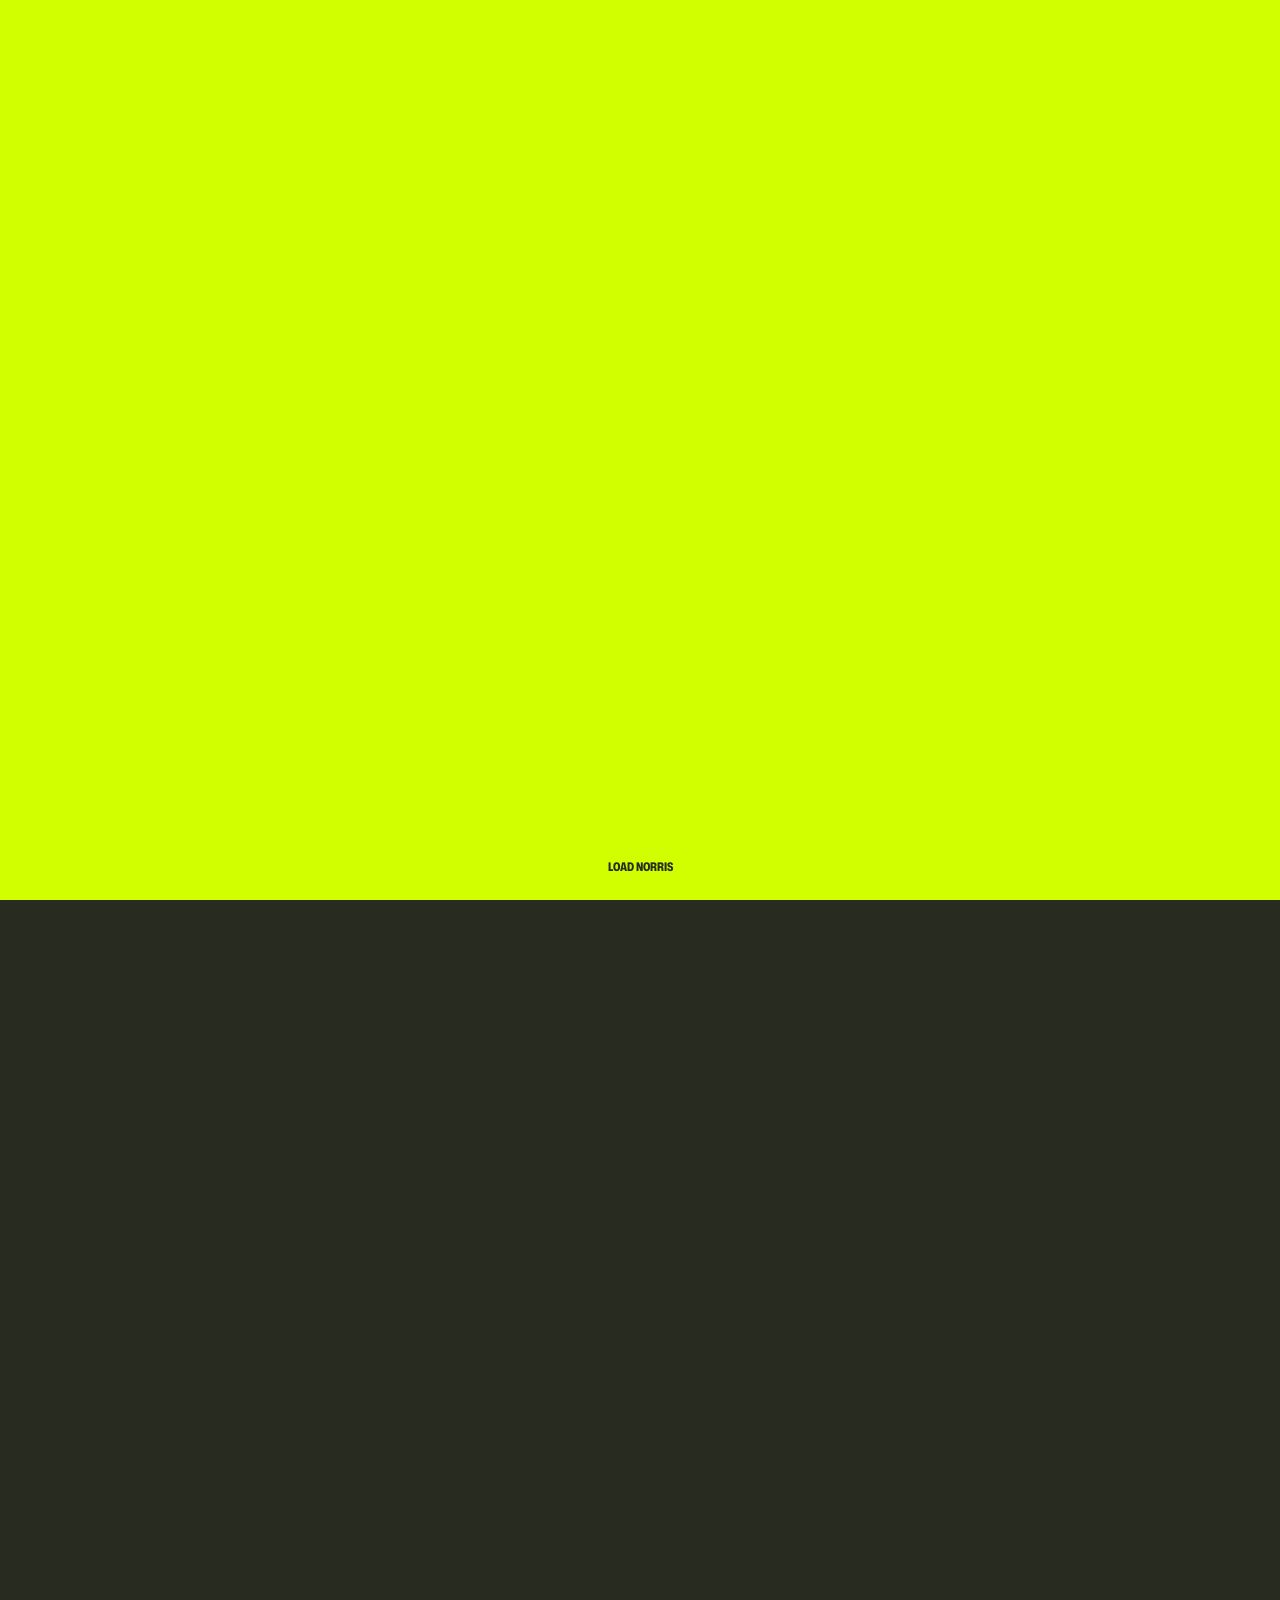
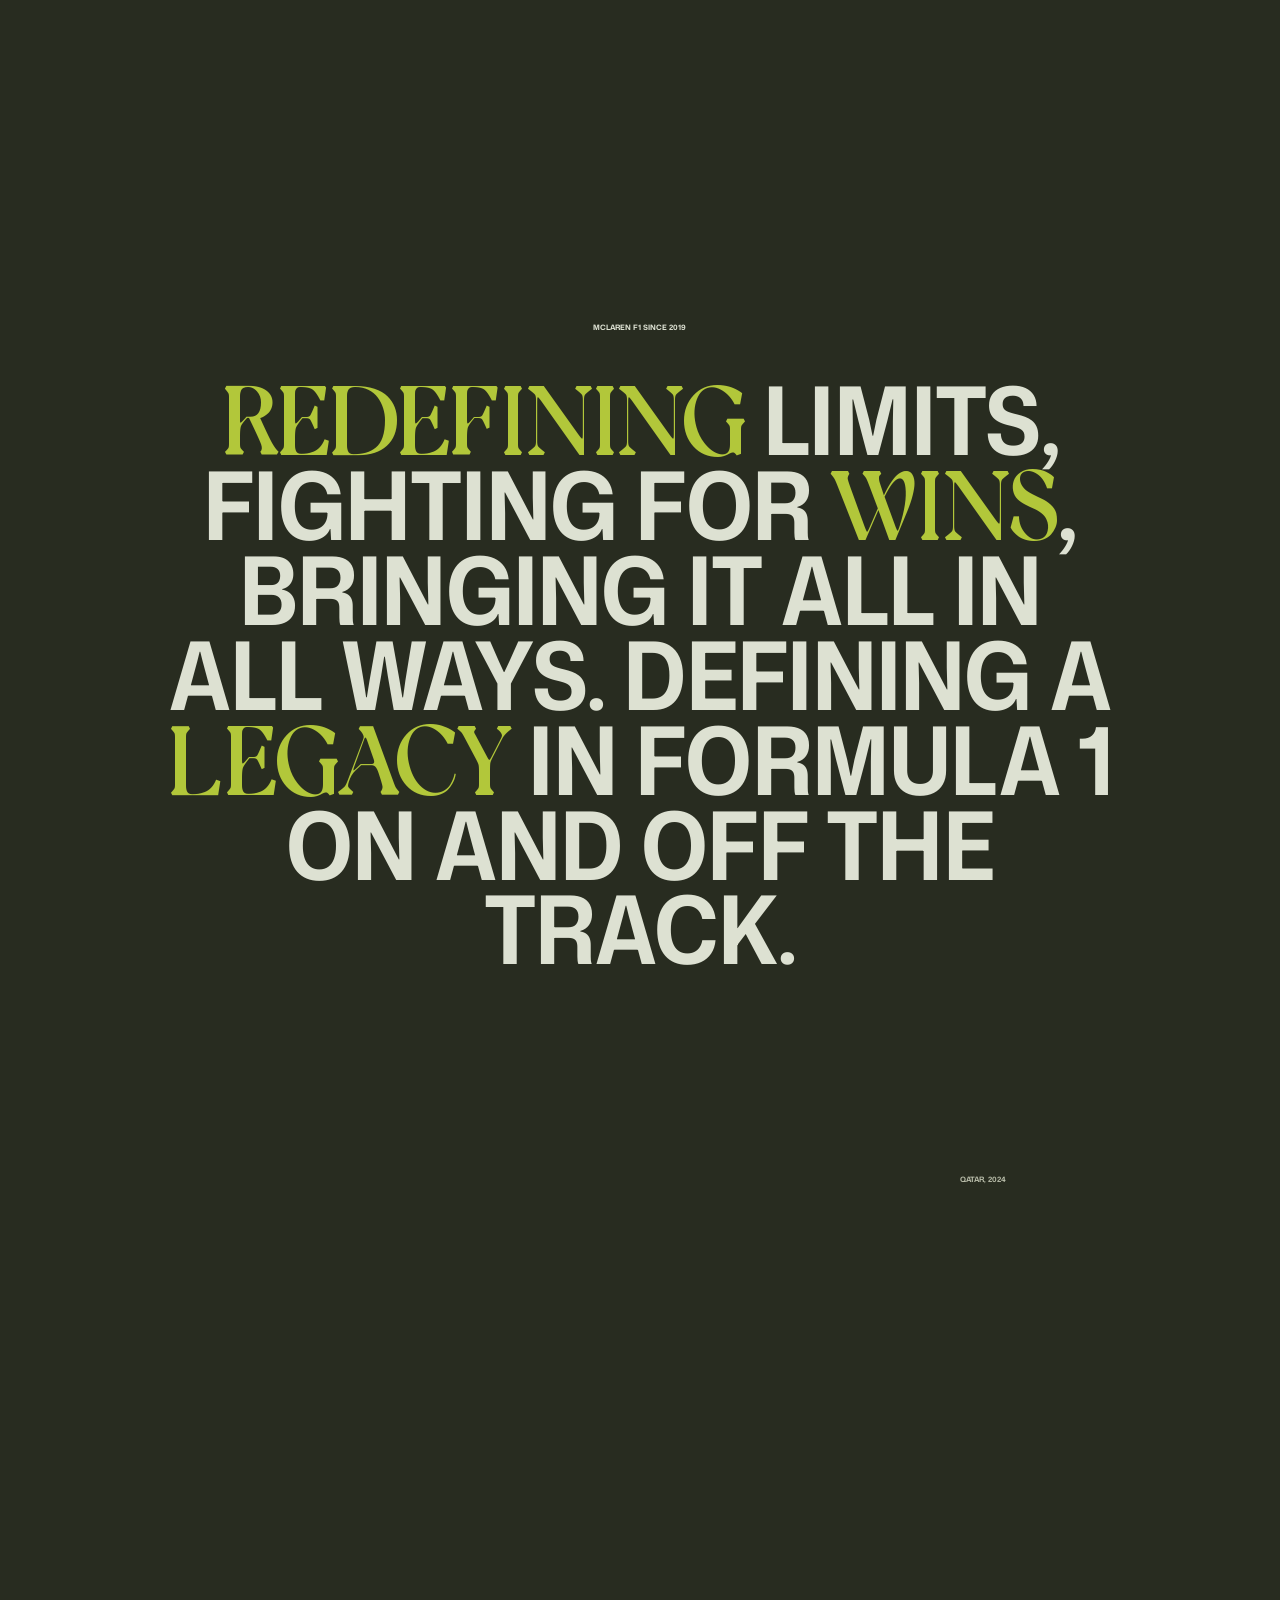
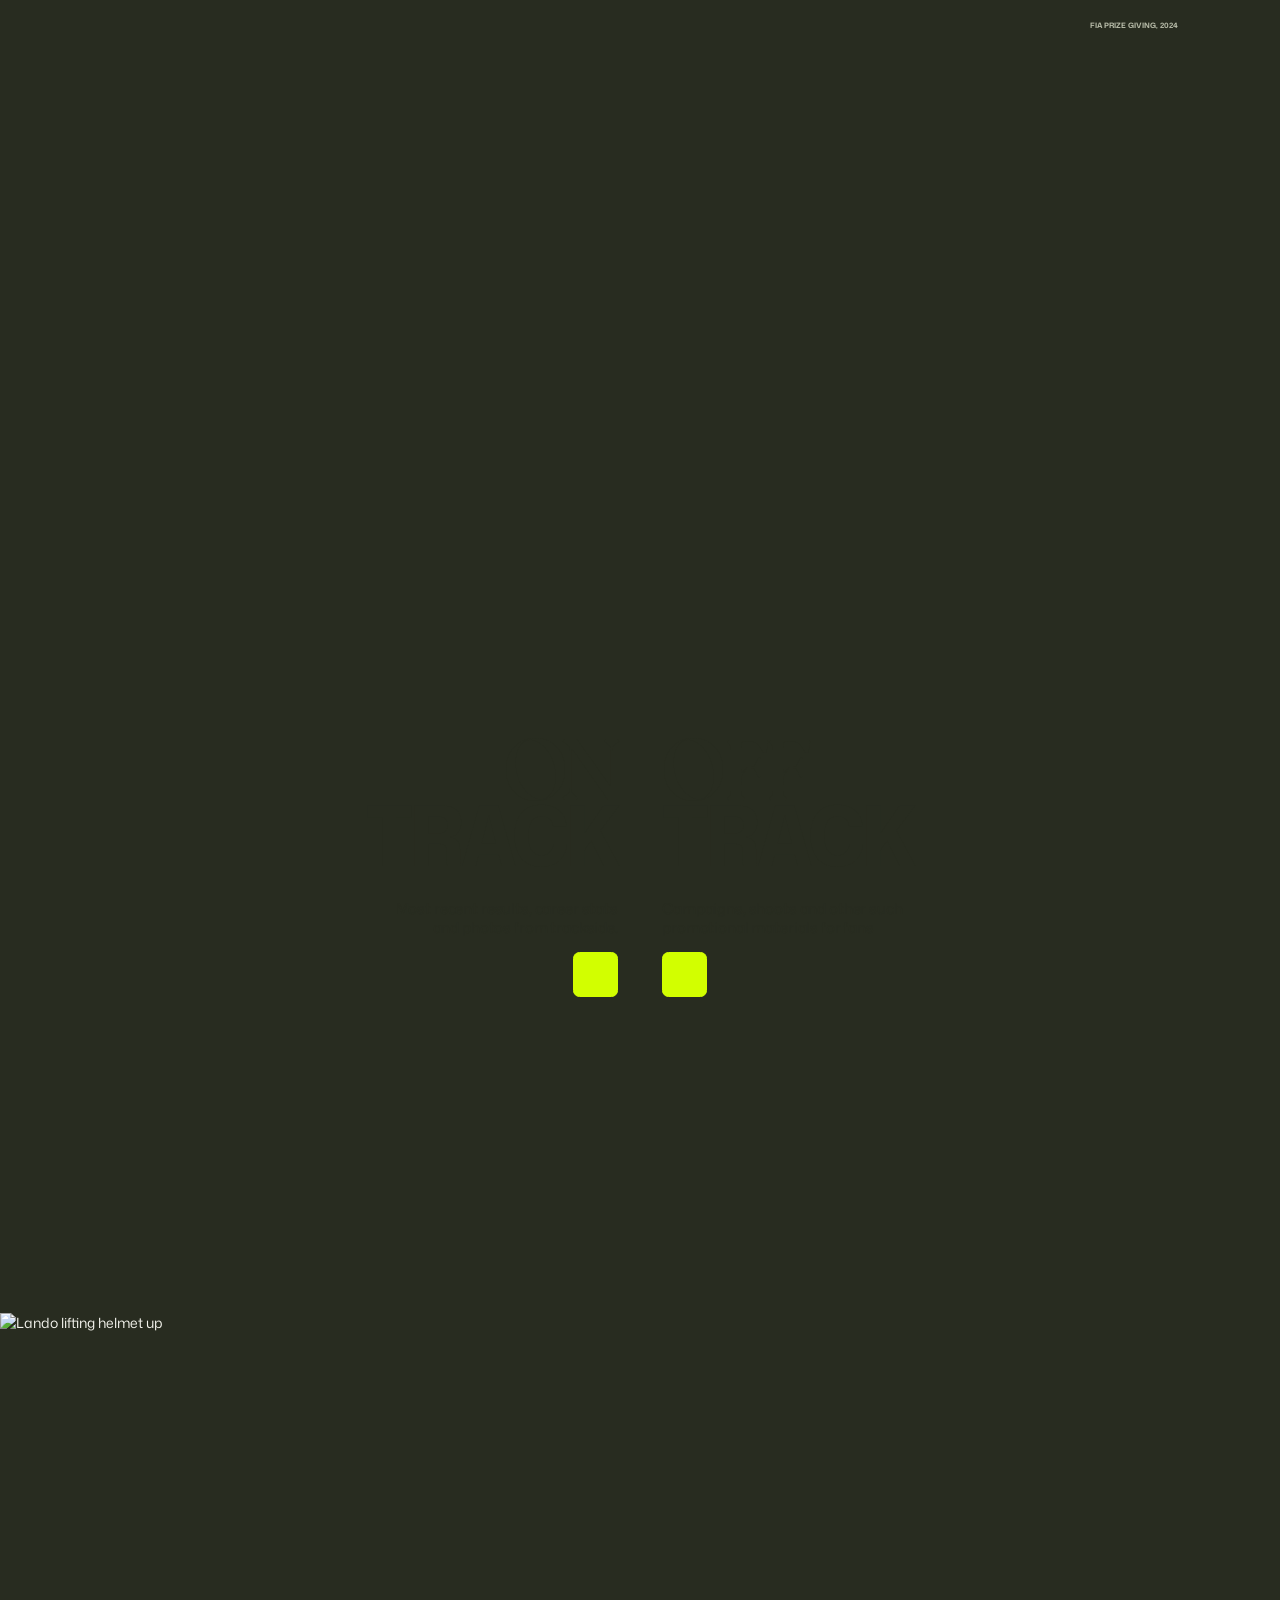
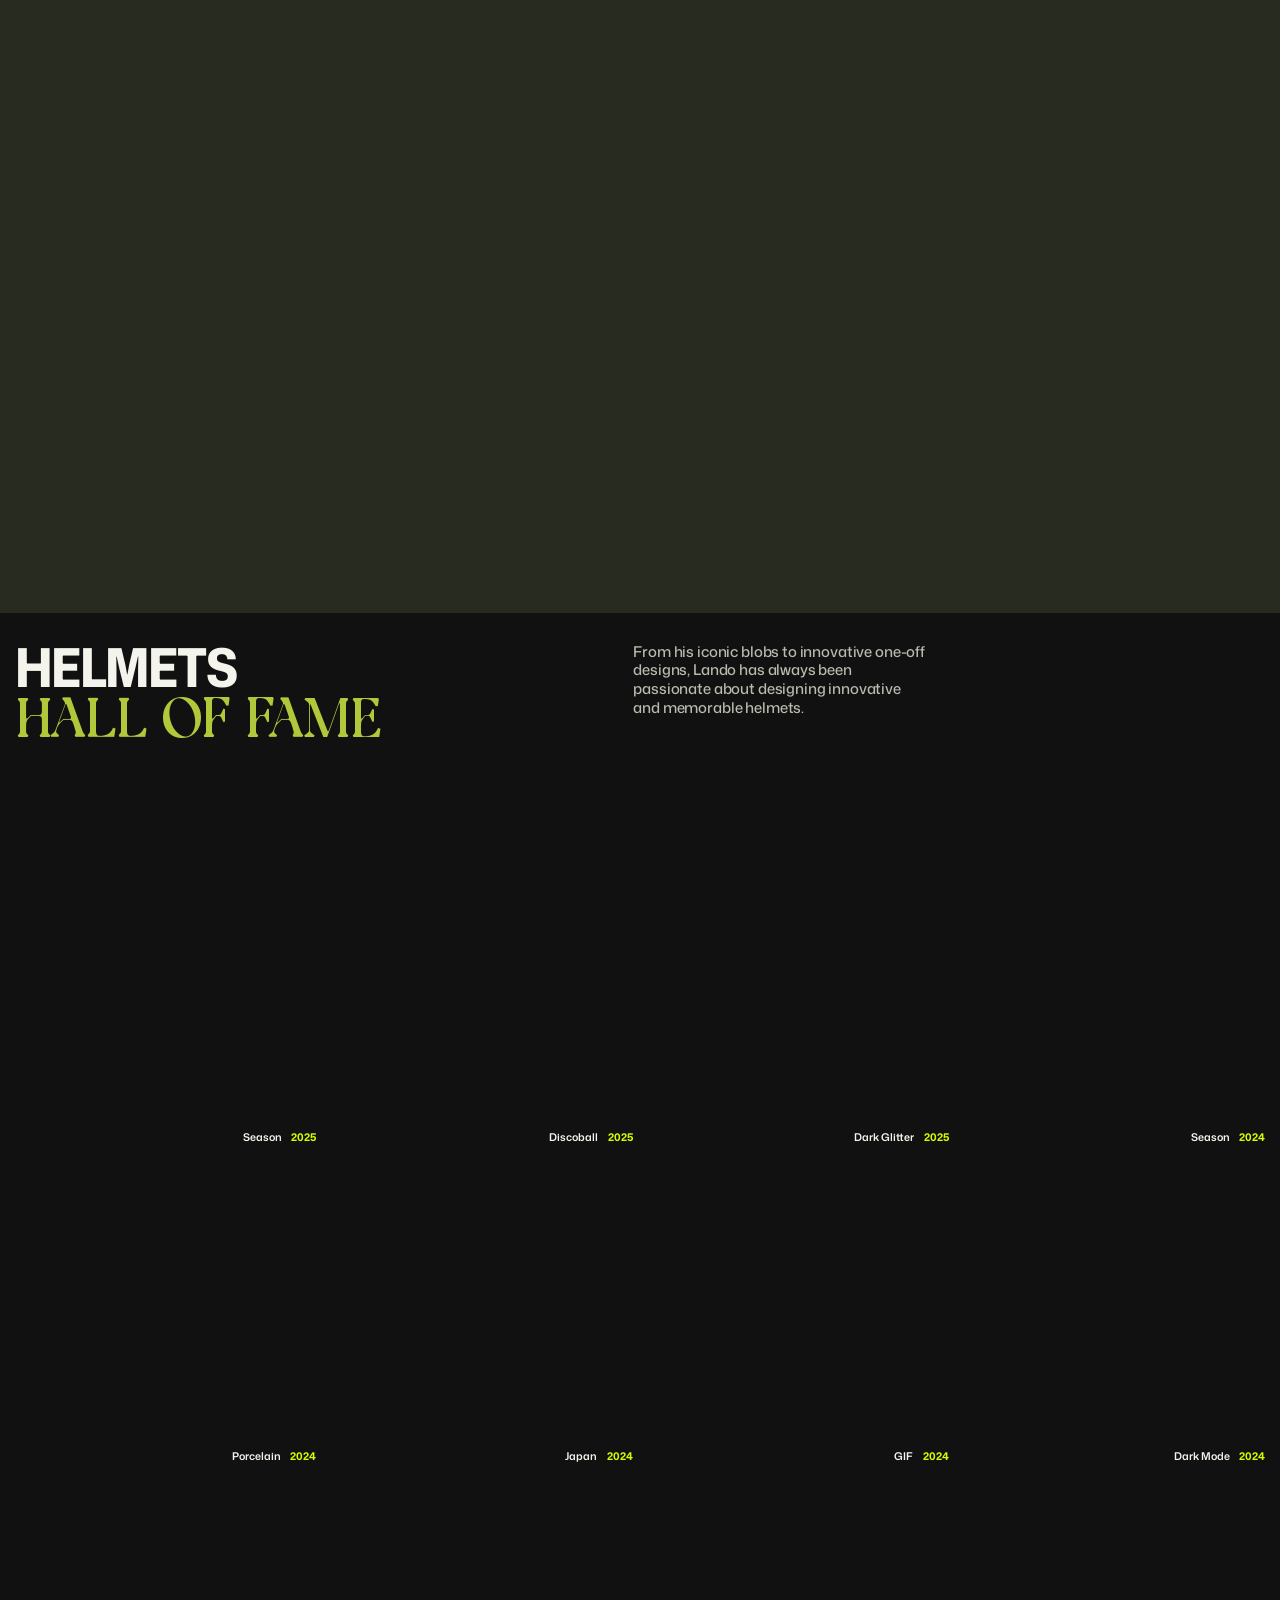
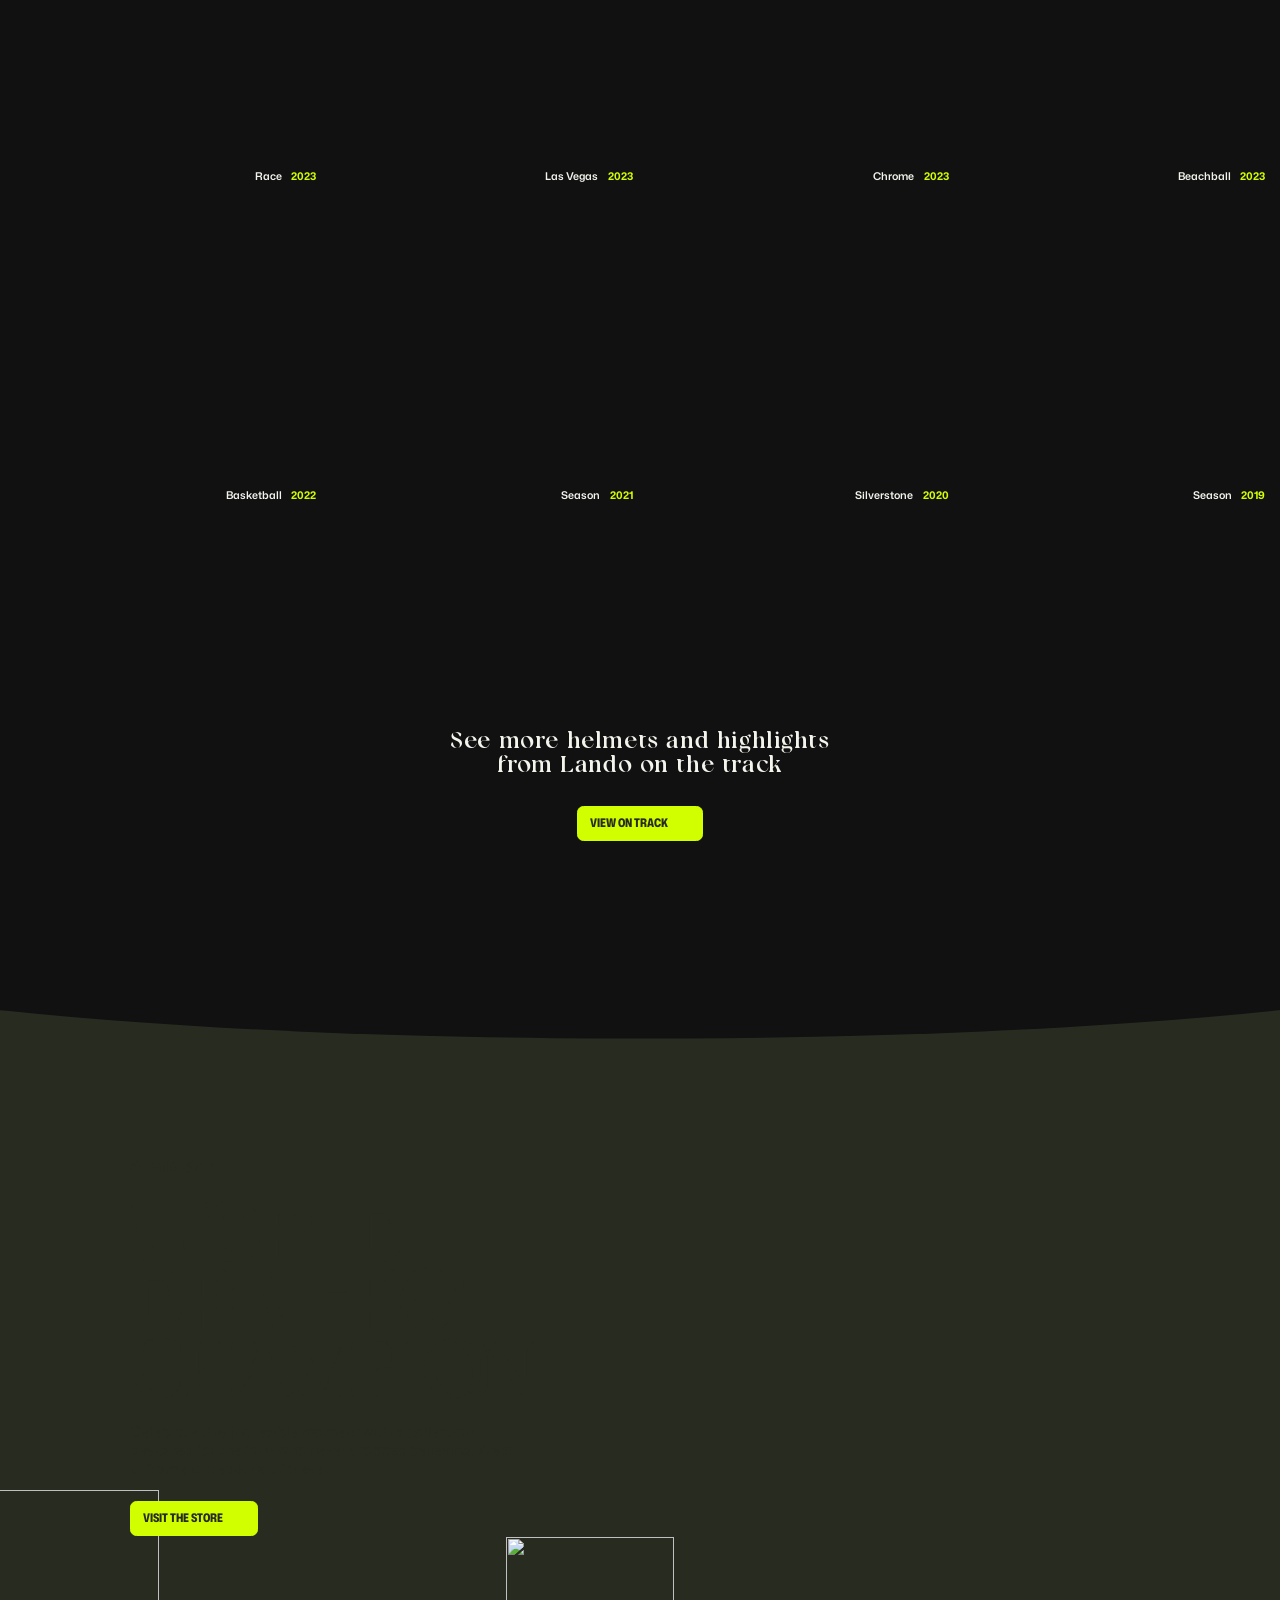
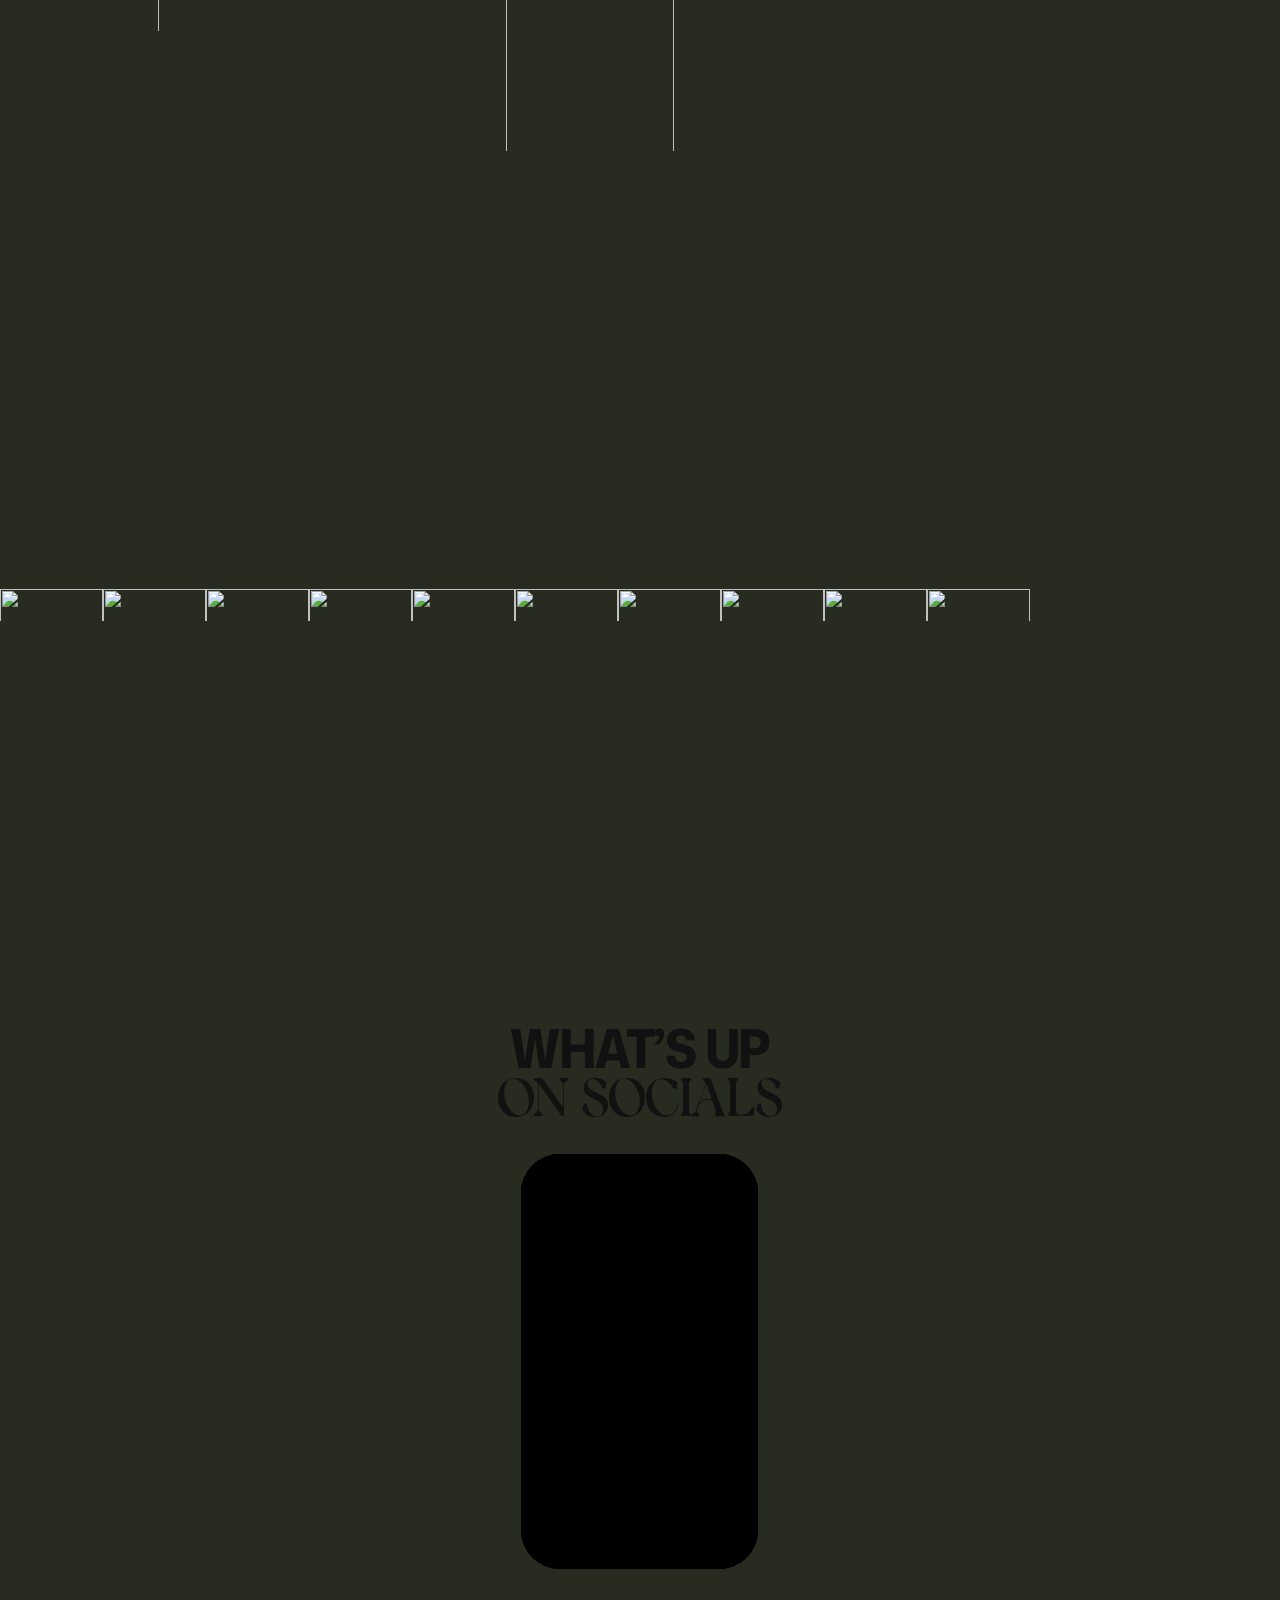
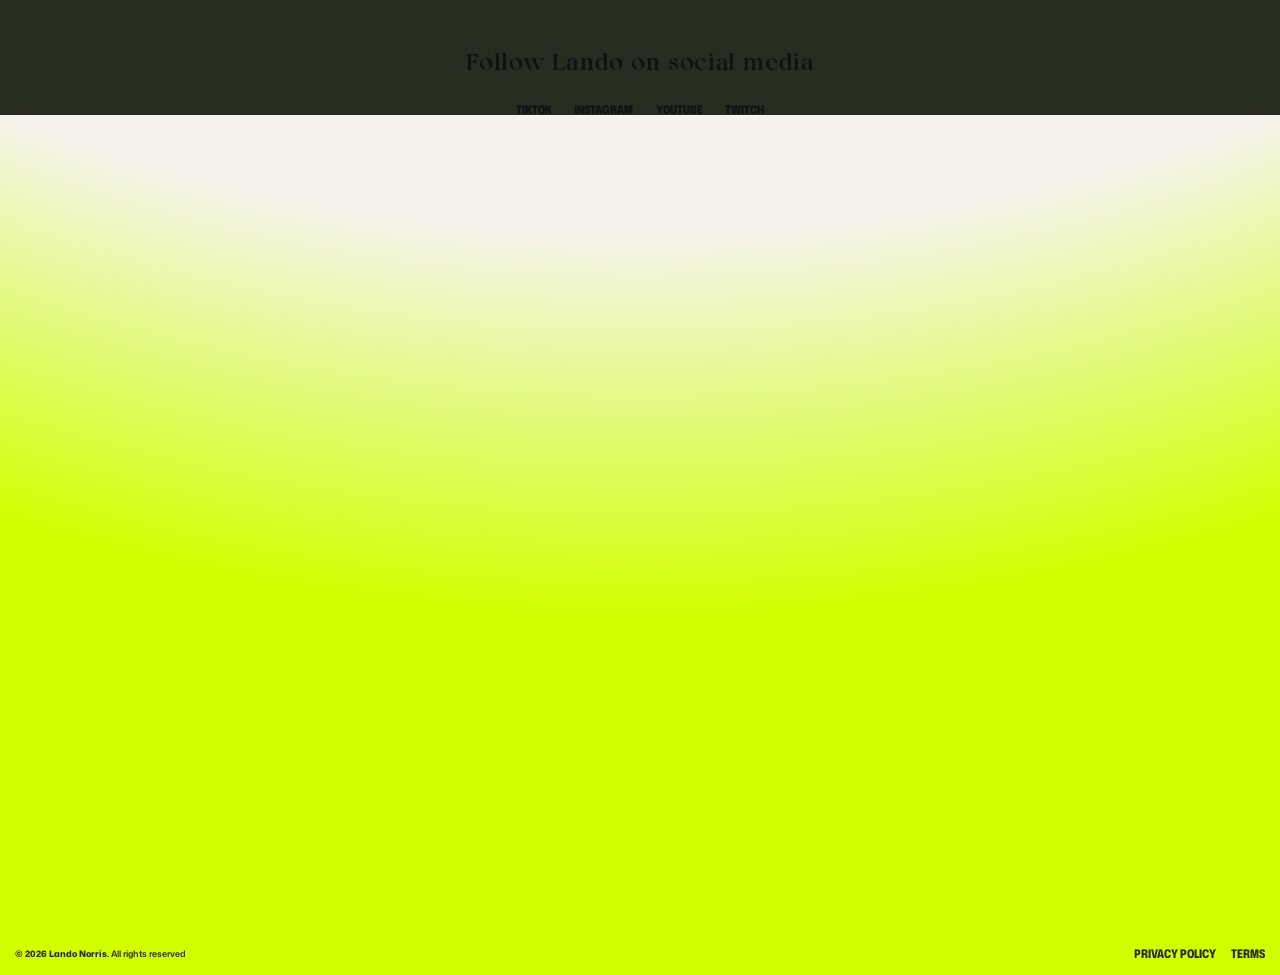
==== commit 8a879bd7: "sfd" ====
--- a/index.html
+++ b/index.html
@@ -1,699 +1,1495 @@
-<!DOCTYPE html>
-<html lang="pt-BR" data-theme="dark">
-<head>
-  <meta charset="UTF-8">
-  <meta name="viewport" content="width=device-width, initial-scale=1.0">
-  <title>ROSETTI // LN4 — Official High-Velocity Platform</title>
-  <meta name="description" content="Plataforma de alta performance automobilística. Design brutalista, aerodinâmica e velocidade inspirados em Lando Norris e F1.">
-
-  <!-- Core Design System Stylesheets -->
-  <link rel="stylesheet" href="./tokens.css">
-  <link rel="stylesheet" href="./components.css">
-  <link rel="stylesheet" href="./site.css">
-
-  <link rel="icon" type="image/svg+xml" href="./assets/svg/ln-brand-logo.svg">
-</head>
-<body class="site-wrapper">
-
-  <!-- Toast Notification Container -->
-  <div id="live-toast" class="toast">Ação concluída com sucesso!</div>
-
-  <!-- ======================================================================
-       HEADER / NAVBAR
-       ====================================================================== -->
-  <header class="navbar">
-    <div class="container-xl nav-container">
-      <!-- Brand Logo -->
-      <a href="#hero" class="brand-wrap">
-        <svg class="brand-logo-svg" viewBox="0 0 138 63" fill="none">
-          <path fill="var(--color--lime)" d="M122.638.174c8.968 0 14.659 6.985 14.659 15.73 0 10.158-7.79 17.067-17.705 17.067H106.6V.174h16.038Zm-5.385 24.542h3.943c5.385 0 8.79-3.864 8.79-8.812 0-4.872-3.405-8.468-8.79-8.468h-3.943v17.28Zm-33.565 8.257H72.932l-15.01-20.916V32.973H47.166V.174h10.756l15.01 20.985V.174h10.756v32.799ZM32.32 32.973H0V.174h10.756v24.542H32.32v8.257Z"/>
-        </svg>
-        <span class="brand-title">ROSETTI</span>
-        <span class="brand-tag">LN4</span>
-      </a>
-
-      <!-- Desktop Navigation Links -->
-      <nav class="nav-menu">
-        <a href="#hero" class="nav-item-link active">Início</a>
-        <a href="#telemetria" class="nav-item-link">Telemetria</a>
-        <a href="#capacetes" class="nav-item-link">Capacetes</a>
-        <a href="#historia" class="nav-item-link">História</a>
-        <a href="#calendario" class="nav-item-link">Calendário</a>
-        <a href="#drops" class="nav-item-link">Drops</a>
-        <a href="./preview.html" class="nav-item-link" title="Ver Design Tokens e Especificações">Design System</a>
-      </nav>
-
-      <!-- Nav Actions (Theme Switcher, Cart & Hamburger) -->
-      <div class="nav-actions">
-        <!-- Theme Toggle Pills -->
-        <div class="theme-pill-select" title="Alterar tema visual">
-          <button class="theme-btn-toggle active" data-set-theme="dark">Dark</button>
-          <button class="theme-btn-toggle" data-set-theme="light">Light</button>
-          <button class="theme-btn-toggle" data-set-theme="lime">Lime</button>
-        </div>
-
-        <!-- Cart Trigger Button -->
-        <button class="btn-icon-only cart-btn-trigger" aria-label="Carrinho de Compras" onclick="showToast('Carrinho vazio. Adicione itens nos Drops!')">
-          <svg width="20" height="20" viewBox="0 0 24 24" fill="none" stroke="currentColor" stroke-width="2.2" stroke-linecap="round" stroke-linejoin="round">
-            <circle cx="9" cy="21" r="1"></circle>
-            <circle cx="20" cy="21" r="1"></circle>
-            <path d="M1 1h4l2.68 13.39a2 2 0 0 0 2 1.61h9.72a2 2 0 0 0 2-1.61L23 6H6"></path>
-          </svg>
-          <span id="cart-count" class="cart-badge-count">0</span>
-        </button>
-
-        <!-- Mobile Hamburger Trigger -->
-        <button id="mobile-hamburger" class="hamburger-btn" aria-label="Abrir Menu">
-          <svg width="22" height="22" viewBox="0 0 24 24" fill="none" stroke="currentColor" stroke-width="2.5" stroke-linecap="round">
-            <line x1="3" y1="12" x2="21" y2="12"></line>
-            <line x1="3" y1="6" x2="21" y2="6"></line>
-            <line x1="3" y1="18" x2="21" y2="18"></line>
-          </svg>
-        </button>
-      </div>
-    </div>
-  </header>
-
-  <!-- Mobile Drawer Menu -->
-  <div id="mobile-drawer" class="modal-overlay">
-    <div class="modal-content" style="max-width: 400px; text-align: center;">
-      <button id="mobile-close" class="modal-close-btn" aria-label="Fechar Menu">
-        <svg width="24" height="24" viewBox="0 0 8.51 8.51">
-          <path d="M7.89 7.89.63.63M.63 7.89 7.89.63" stroke="currentColor" stroke-width="0.8"/>
-        </svg>
-      </button>
-      <div style="margin-bottom: 2rem;">
-        <span class="brand-title" style="font-size: 2rem;">ROSETTI</span>
-      </div>
-      <div style="display: flex; flex-direction: column; gap: 1.5rem; margin-bottom: 2rem;">
-        <a href="#hero" class="mobile-nav-link text-h4">Início</a>
-        <a href="#telemetria" class="mobile-nav-link text-h4">Telemetria</a>
-        <a href="#capacetes" class="mobile-nav-link text-h4">Capacetes</a>
-        <a href="#historia" class="mobile-nav-link text-h4">História</a>
-        <a href="#calendario" class="mobile-nav-link text-h4">Calendário</a>
-        <a href="#drops" class="mobile-nav-link text-h4">Drops</a>
-        <a href="./preview.html" class="mobile-nav-link text-h4" style="color: var(--color--lime);">Design System</a>
-      </div>
-      <div class="theme-pill-select" style="justify-content: center; display: inline-flex;">
-        <button class="theme-btn-toggle active" data-set-theme="dark">Dark</button>
-        <button class="theme-btn-toggle" data-set-theme="light">Light</button>
-        <button class="theme-btn-toggle" data-set-theme="lime">Lime</button>
-      </div>
-    </div>
-  </div>
-
-  <main class="main-content">
-
-    <!-- ======================================================================
-         HERO SECTION
-         ====================================================================== -->
-    <section id="hero" class="hero-section">
-      <div class="container-xl">
-        <div class="hero-grid">
-          
-          <!-- Hero Text Left -->
-          <div class="hero-text-content">
-            <div class="hero-eyebrow-wrap">
-              <span class="live-pulse"></span>
-              <span class="text-eyebrow" style="color: var(--color--lime); font-size: 0.75rem;">
-                OFFICIAL RACING PLATFORM • TEMPORADA 2026
-              </span>
-            </div>
-
-            <h1 class="hero-headline">
-              ROSETTI <br>
-              <span class="highlight-lime">VELOCITY</span>
-            </h1>
-
-            <p class="hero-subhead">
-              A convergência definitiva entre automobilismo de elite, engenharia aerodinâmica de ponta e identidade brutalista. Feito para alta aceleração dentro e fora das pistas.
-            </p>
-
-            <div class="hero-btn-group">
-              <a href="#drops" class="btn-primary">
-                <span>Explorar Drops</span>
-                <svg width="12" height="12" viewBox="0 0 17 18" fill="none">
-                  <path d="M4 7l4.5 4.5L13 7" stroke="currentColor" stroke-width="2.5" stroke-linecap="round"/>
-                </svg>
-              </a>
-
-              <a href="#calendario" class="btn-tertiary">
-                <span>Calendário de Corridas</span>
-              </a>
-
-              <a href="./preview.html" class="pill pill-lime" style="text-decoration: none;">
-                DS Tokens v1.0
-              </a>
-            </div>
-
-            <!-- Next Race Live Countdown Widget -->
-            <div class="card" style="max-width: 480px; background: rgba(0, 0, 0, 0.35); border-left: 3px solid var(--color--lime);">
-              <div style="display: flex; justify-content: space-between; align-items: center; margin-bottom: 0.75rem;">
-                <span class="text-eyebrow" style="color: var(--color--lime);">PRÓXIMO GRANDE PRÊMIO</span>
-                <span class="pill pill-orange" style="font-size: 0.65rem;">INTERLAGOS • BR</span>
-              </div>
-              <div style="display: flex; justify-content: space-between; text-align: center;">
-                <div>
-                  <div id="cd-days" class="text-h3" style="font-family: var(--font-display); color: var(--color--white); line-height: 1;">04</div>
-                  <div class="text-eyebrow">DIAS</div>
-                </div>
-                <div style="color: var(--color-border); font-size: 1.5rem; line-height: 1;">:</div>
-                <div>
-                  <div id="cd-hours" class="text-h3" style="font-family: var(--font-display); color: var(--color--white); line-height: 1;">18</div>
-                  <div class="text-eyebrow">HORAS</div>
-                </div>
-                <div style="color: var(--color-border); font-size: 1.5rem; line-height: 1;">:</div>
-                <div>
-                  <div id="cd-mins" class="text-h3" style="font-family: var(--font-display); color: var(--color--white); line-height: 1;">42</div>
-                  <div class="text-eyebrow">MIN</div>
-                </div>
-                <div style="color: var(--color-border); font-size: 1.5rem; line-height: 1;">:</div>
-                <div>
-                  <div id="cd-secs" class="text-h3" style="font-family: var(--font-display); color: var(--color--lime); line-height: 1;">19</div>
-                  <div class="text-eyebrow">SEG</div>
-                </div>
-              </div>
-            </div>
-
-          </div>
-
-          <!-- Hero Helmet Visual Right -->
-          <div class="hero-visual-card">
-            <div class="hero-bg-glow"></div>
-            <img src="./assets/images/helmet-hero.webp" alt="Capacete de Corrida Edição Oficial LN4" class="hero-helmet-img">
-            
-            <div class="hero-floating-badge">
-              <svg width="24" height="24" viewBox="0 0 17 18" fill="none">
-                <circle cx="8.5" cy="9" r="7" stroke="var(--color--lime)" stroke-width="2"/>
-                <path d="M8.5 5v4l2.5 2.5" stroke="var(--color--lime)" stroke-width="2" stroke-linecap="round"/>
-              </svg>
-              <div>
-                <div class="text-eyebrow">AERODINÂMICA FIA</div>
-                <div style="font-weight: 800; font-size: 0.85rem;">ED. LIMITADA 2026</div>
-              </div>
-            </div>
-          </div>
-
-        </div>
-      </div>
-    </section>
-
-    <!-- ======================================================================
-         REAL-TIME TELEMETRY BAR (F1 HUD)
-         ====================================================================== -->
-    <section id="telemetria" class="telemetry-bar-section">
-      <div class="container-xl">
-        <div class="telemetry-hud">
-          
-          <div class="telemetry-cell">
-            <div class="telemetry-label">Velocidade Atual</div>
-            <div id="telemetry-speed" class="telemetry-value accent">338 KM/H</div>
-          </div>
-
-          <div class="telemetry-cell">
-            <div class="telemetry-label">Marcha / Câmbio</div>
-            <div id="telemetry-gear" class="telemetry-value">G 8</div>
-          </div>
-
-          <div class="telemetry-cell">
-            <div class="telemetry-label">Rotação Motor</div>
-            <div id="telemetry-rpm" class="telemetry-value">12,400 RPM</div>
-          </div>
-
-          <div class="telemetry-cell">
-            <div class="telemetry-label">Aceleração Lateral</div>
-            <div id="telemetry-g" class="telemetry-value accent">+4.8 G</div>
-          </div>
-
-          <div class="telemetry-cell">
-            <div class="telemetry-label">Pressão Acelerador</div>
-            <div id="telemetry-throttle" class="telemetry-value">98%</div>
-          </div>
-
-          <!-- Interactive Simulator Controls -->
-          <div class="telemetry-sim-controls">
-            <button id="btn-sim-throttle" class="sim-btn" title="Segure para acelerar fundo">
-              ⚡ Acelerar
-            </button>
-            <button id="btn-sim-brake" class="sim-btn" title="Clique para acionar a frenagem">
-              🛑 Frear
-            </button>
-          </div>
-
-        </div>
-      </div>
-    </section>
-
-    <!-- ======================================================================
-         VELOCITY MARQUEE TICKER
-         ====================================================================== -->
-    <div class="marquee-container" aria-hidden="true">
-      <div class="marquee-content">
-        <div class="marquee-item">ROSETTI VELOCITY <span class="highlight">LN4</span></div>
-        <div class="marquee-item">MCLAREN FORMULA 1 TEAM <span class="highlight">#4</span></div>
-        <div class="marquee-item">VOLTA MAIS RÁPIDA: 1:18.234 <span class="highlight">•</span></div>
-        <div class="marquee-item">EDR CARBON FIBER TECHNOLOGY <span class="highlight">⚡</span></div>
-        <div class="marquee-item">POLE POSITION AT INTERLAGOS <span class="highlight">P1</span></div>
-      </div>
-    </div>
-
-    <!-- ======================================================================
-         SEASON HIGHLIGHTS / STATS
-         ====================================================================== -->
-    <section class="stats-section">
-      <div class="container-xl">
-        <div class="section-head">
-          <div>
-            <span class="text-eyebrow" style="color: var(--color--lime);">// ESTATÍSTICAS OFICIAIS</span>
-            <h2 class="text-h2">MARCAS DE VELOCIDADE</h2>
-          </div>
-          <p class="text-eyebrow">DADOS DE TELEMETRIA HOMOLOGADOS</p>
-        </div>
-
-        <div class="stats-grid">
-          <div class="stat-card">
-            <div class="stat-number">04</div>
-            <div class="stat-title">Número do Piloto</div>
-            <div class="stat-desc">Dorsal icônico estampado no bico do monoposto e merchandising mundial.</div>
-          </div>
-
-          <div class="stat-card">
-            <div class="stat-number">348</div>
-            <div class="stat-title">Km/h de Ponta</div>
-            <div class="stat-desc">Velocidade máxima com DRS ativado na reta principal de Monza.</div>
-          </div>
-
-          <div class="stat-card">
-            <div class="stat-number">32</div>
-            <div class="stat-title">Pódios Conquistados</div>
-            <div class="stat-desc">Presença constante no pódio entre os maiores nomes da Fórmula 1.</div>
-          </div>
-
-          <div class="stat-card">
-            <div class="stat-number">948</div>
-            <div class="stat-title">Pontos em Carreira</div>
-            <div class="stat-desc">Pontuação acumulada na disputa direta pelo título mundial de pilotos.</div>
-          </div>
-        </div>
-      </div>
-    </section>
-
-    <!-- ======================================================================
-         HELMET & GEAR SHOWCASE ("THE VAULT")
-         ====================================================================== -->
-    <section id="capacetes" class="editions-section">
-      <div class="container-xl">
-        <div class="section-head">
-          <div>
-            <span class="text-eyebrow" style="color: var(--color--lime);">// THE VAULT • EDIÇÕES ESPECIAIS</span>
-            <h2 class="text-h2">CAPACETES DE CORRIDA</h2>
-          </div>
-          <div style="display: flex; gap: 0.5rem;">
-            <button class="pill pill-lime">Todas as Edições</button>
-            <button class="pill">Carbon Tech</button>
-          </div>
-        </div>
-
-        <div class="editions-grid">
-          
-          <!-- Card 1: Season 2026 Base Lid -->
-          <article class="edition-card">
-            <div class="edition-img-wrap">
-              <img src="./assets/images/helmet-season-2026.webp" alt="Capacete Temporada 2026" class="edition-img">
-            </div>
-            <div class="edition-body">
-              <div style="display: flex; justify-content: space-between; margin-bottom: 0.5rem;">
-                <span class="text-eyebrow" style="color: var(--color--lime);">ROUND 01 • OFICIAL</span>
-                <span class="pill" style="font-size: 0.65rem;">FIA 8860-ABP</span>
-              </div>
-              <h3 class="text-h3" style="margin-bottom: 0.75rem;">SEASON 2026 BASE</h3>
-              <p style="color: var(--color-muted); font-size: 0.95rem; margin-bottom: 1.5rem;">
-                A pintura padrão de alta visibilidade com pigmentos fluorescentes e fibra de carbono ultraleve.
-              </p>
-              <div class="edition-footer">
-                <span class="text-mono" style="font-weight: 700;">1,240 GRAMAS</span>
-                <button class="btn-tertiary" data-open-spec="season2026">Ver Detalhes</button>
-              </div>
-            </div>
-          </article>
-
-          <!-- Card 2: Discoball Chrome Edition -->
-          <article class="edition-card">
-            <div class="edition-img-wrap">
-              <img src="./assets/images/helmet-discoball.webp" alt="Capacete Discoball Chrome" class="edition-img">
-            </div>
-            <div class="edition-body">
-              <div style="display: flex; justify-content: space-between; margin-bottom: 0.5rem;">
-                <span class="text-eyebrow" style="color: var(--color--orange);">CORRIDAS NOTURNAS</span>
-                <span class="pill pill-orange" style="font-size: 0.65rem;">ESPECIAL</span>
-              </div>
-              <h3 class="text-h3" style="margin-bottom: 0.75rem;">DISCOBALL CHROME</h3>
-              <p style="color: var(--color-muted); font-size: 0.95rem; margin-bottom: 1.5rem;">
-                Acabamento espelhado multi-facetado refletivo projetado para os refletores de Las Vegas e Singapura.
-              </p>
-              <div class="edition-footer">
-                <span class="text-mono" style="font-weight: 700;">EDIÇÃO LIMITADA</span>
-                <button class="btn-tertiary" data-open-spec="discoball">Ver Detalhes</button>
-              </div>
-            </div>
-          </article>
-
-          <!-- Card 3: Dark Glitter Stealth -->
-          <article class="edition-card">
-            <div class="edition-img-wrap">
-              <img src="./assets/images/helmet-darkglitter.webp" alt="Capacete Dark Glitter Stealth" class="edition-img">
-            </div>
-            <div class="edition-body">
-              <div style="display: flex; justify-content: space-between; margin-bottom: 0.5rem;">
-                <span class="text-eyebrow" style="color: var(--color--lime);">TESTES DE INVERNO</span>
-                <span class="pill" style="font-size: 0.65rem;">STEALTH FIBER</span>
-              </div>
-              <h3 class="text-h3" style="margin-bottom: 0.75rem;">DARK GLITTER STEALTH</h3>
-              <p style="color: var(--color-muted); font-size: 0.95rem; margin-bottom: 1.5rem;">
-                Preto fosco profundo com micropartículas cintilantes que reagem sob incidência direta do sol da pista.
-              </p>
-              <div class="edition-footer">
-                <span class="text-mono" style="font-weight: 700;">PROTÓTIPO AERO</span>
-                <button class="btn-tertiary" data-open-spec="darkglitter">Ver Detalhes</button>
-              </div>
-            </div>
-          </article>
-
-        </div>
-      </div>
-    </section>
-
-    <!-- ======================================================================
-         STORY / EDITORIAL MANIFESTO
-         ====================================================================== -->
-    <section id="historia" class="story-section">
-      <div class="container-xl">
-        <div class="story-grid">
-          <div>
-            <span class="text-eyebrow" style="color: var(--color--lime);">// PARTE I • MANIFESTO</span>
-            <h2 class="text-h1" style="margin: 0.5rem 0 1.5rem 0;">A OBSESSÃO PELA VELOCIDADE</h2>
-            
-            <p class="story-lead-p">
-              Correr no limite não é apenas sobre o carro mais rápido, mas sobre a sincronia milimétrica entre reflexo humano e aerodinâmica de precisão.
-            </p>
-
-            <div class="story-quote-box">
-              <div class="story-quote">"SE VOCÊ NÃO ESTÁ NO LIMITE DA ADERÊNCIA, VOCÊ ESTÁ APENAS PASSEANDO NA PISTA."</div>
-              <div class="text-eyebrow" style="margin-top: 0.5rem;">— LANDO NORRIS / ROSETTI PERFORMANCE</div>
-            </div>
-
-            <p style="color: var(--color-muted); font-size: 1.05rem; line-height: 1.5; margin-bottom: 2rem;">
-              Cada curva em Interlagos, Silverstone ou Spa exige um cálculo instintivo de desaceleração. A plataforma Rosetti traduz a cultura do paddock e do automobilismo em linguagem de design brutalista e funcional.
-            </p>
-
-            <a href="#drops" class="btn-primary">
-              <span>Conhecer a Coleção</span>
-            </a>
-          </div>
-
-          <div class="story-img-frame">
-            <img src="./assets/images/racing-action-1.webp" alt="Monoposto na curva em alta velocidade">
-          </div>
-        </div>
-      </div>
-    </section>
-
-    <!-- ======================================================================
-         RACE CALENDAR & TOUR
-         ====================================================================== -->
-    <section id="calendario" class="calendar-section">
-      <div class="container-xl">
-        <div class="section-head">
-          <div>
-            <span class="text-eyebrow" style="color: var(--color--lime);">// F1 TOUR 2026</span>
-            <h2 class="text-h2">CALENDÁRIO DE CORRIDAS</h2>
-          </div>
-          <span class="pill pill-lime">24 ETAPAS MUNDIAIS</span>
-        </div>
-
-        <div class="calendar-list">
-          <div class="calendar-row">
-            <span class="round-badge">ETAPA 01</span>
-            <div>
-              <div class="circuit-name">BAHRAIN GP</div>
-              <div class="circuit-meta">Sakhir International Circuit • 5.412 km</div>
-            </div>
-            <div>
-              <span class="pill pill-orange">P2 PÓDIO</span>
-            </div>
-            <button class="btn-tertiary" onclick="showToast('Telemetria do Bahrain carregada!')">Relatório</button>
-          </div>
-
-          <div class="calendar-row" style="border-left: 4px solid var(--color--lime);">
-            <span class="round-badge" style="color: var(--color--lime);">ETAPA 05</span>
-            <div>
-              <div class="circuit-name">MIAMI GP</div>
-              <div class="circuit-meta">Miami International Autodrome • 5.412 km</div>
-            </div>
-            <div>
-              <span class="pill pill-lime">P1 VITÓRIA</span>
-            </div>
-            <button class="btn-tertiary" onclick="showToast('Vitória histórica em Miami!')">Destaques</button>
-          </div>
-
-          <div class="calendar-row">
-            <span class="round-badge">ETAPA 08</span>
-            <div>
-              <div class="circuit-name">MONACO GP</div>
-              <div class="circuit-meta">Circuit de Monaco • 3.337 km</div>
-            </div>
-            <div>
-              <span class="pill">POLE POSITION</span>
-            </div>
-            <button class="btn-tertiary" onclick="showToast('Volta de qualificação em Mônaco!')">Volta Rápida</button>
-          </div>
-
-          <div class="calendar-row">
-            <span class="round-badge">ETAPA 12</span>
-            <div>
-              <div class="circuit-name">BRITISH GP</div>
-              <div class="circuit-meta">Silverstone Circuit • 5.891 km</div>
-            </div>
-            <div>
-              <span class="pill pill-orange">HOME RACE</span>
-            </div>
-            <button class="btn-tertiary" onclick="showToast('Ingressos e Paddock Club')">Info Pista</button>
-          </div>
-
-          <div class="calendar-row" style="border-left: 4px solid var(--color--orange);">
-            <span class="round-badge" style="color: var(--color--orange);">ETAPA 21</span>
-            <div>
-              <div class="circuit-name">SÃO PAULO GP</div>
-              <div class="circuit-meta">Autódromo de Interlagos • 4.309 km</div>
-            </div>
-            <div>
-              <span class="pill pill-lime">PRÓXIMA ETAPA</span>
-            </div>
-            <button class="btn-primary" style="height: 2.2rem; font-size: 0.75rem;" onclick="showToast('Alerta de corrida configurado!')">Acompanhar</button>
-          </div>
-        </div>
-      </div>
-    </section>
-
-    <!-- ======================================================================
-         APPAREL & GEAR DROPS
-         ====================================================================== -->
-    <section id="drops" class="drops-section">
-      <div class="container-xl">
-        <div class="section-head">
-          <div>
-            <span class="text-eyebrow" style="color: var(--color--lime);">// OFFICIAL MERCH</span>
-            <h2 class="text-h2">DROPS EXCLUSIVOS</h2>
-          </div>
-          <span class="pill">EDIÇÕES LIMITADAS</span>
-        </div>
-
-        <div class="drops-grid">
-          
-          <!-- Drop 1 -->
-          <div class="drop-item-card">
-            <div class="drop-thumb">
-              <img src="./assets/images/racing-action-2.webp" alt="Moletom LN4 Neon">
-              <span class="pill pill-lime" style="position: absolute; top: 10px; right: 10px; font-size: 0.65rem;">NOVO</span>
-            </div>
-            <div class="text-eyebrow" style="color: var(--color--lime); margin-bottom: 0.25rem;">ROSETTI x LN4</div>
-            <h4 class="text-h4" style="margin-bottom: 0.5rem;">HOODIE NEON SPEED</h4>
-            <p style="color: var(--color-muted); font-size: 0.85rem; margin-bottom: 1rem;">100% Algodão pesado com silkscreen refletivo nas mangas.</p>
-            <div style="display: flex; justify-content: space-between; align-items: center; margin-top: auto;">
-              <span class="drop-price">R$ 540</span>
-              <button class="btn-primary" style="height: 2.4rem; padding: 0 1rem; font-size: 0.75rem;" data-add-cart="Hoodie Neon Speed">Adicionar</button>
-            </div>
-          </div>
-
-          <!-- Drop 2 -->
-          <div class="drop-item-card">
-            <div class="drop-thumb">
-              <img src="./assets/images/helmet-hero.webp" alt="Boné Carbon">
-              <span class="pill pill-orange" style="position: absolute; top: 10px; right: 10px; font-size: 0.65rem;">ESGOTANDO</span>
-            </div>
-            <div class="text-eyebrow" style="color: var(--color--orange); margin-bottom: 0.25rem;">RACE DAY CAP</div>
-            <h4 class="text-h4" style="margin-bottom: 0.5rem;">BONÉ CURVO #4</h4>
-            <p style="color: var(--color-muted); font-size: 0.85rem; margin-bottom: 1rem;">Aba curva com bordado 3D e aba inferior com textura de pneu.</p>
-            <div style="display: flex; justify-content: space-between; align-items: center; margin-top: auto;">
-              <span class="drop-price">R$ 290</span>
-              <button class="btn-primary" style="height: 2.4rem; padding: 0 1rem; font-size: 0.75rem;" data-add-cart="Boné Curvo #4">Adicionar</button>
-            </div>
-          </div>
-
-          <!-- Drop 3 -->
-          <div class="drop-item-card">
-            <div class="drop-thumb">
-              <img src="./assets/images/racing-action-4.webp" alt="Camiseta Paddock">
-            </div>
-            <div class="text-eyebrow" style="color: var(--color--lime); margin-bottom: 0.25rem;">PADDOCK EDITION</div>
-            <h4 class="text-h4" style="margin-bottom: 0.5rem;">CAMISETA INTERLAGOS</h4>
-            <p style="color: var(--color-muted); font-size: 0.85rem; margin-bottom: 1rem;">Estampa com traçado térmico do S do Senna e telemetria.</p>
-            <div style="display: flex; justify-content: space-between; align-items: center; margin-top: auto;">
-              <span class="drop-price">R$ 260</span>
-              <button class="btn-primary" style="height: 2.4rem; padding: 0 1rem; font-size: 0.75rem;" data-add-cart="Camiseta Interlagos">Adicionar</button>
-            </div>
-          </div>
-
-          <!-- Drop 4 -->
-          <div class="drop-item-card">
-            <div class="drop-thumb">
-              <img src="./assets/images/helmet-discoball.webp" alt="Miniatura Mini Helmet">
-              <span class="pill" style="position: absolute; top: 10px; right: 10px; font-size: 0.65rem;">1:2 SCALE</span>
-            </div>
-            <div class="text-eyebrow" style="color: var(--color--lime); margin-bottom: 0.25rem;">COLECIONÁVEL</div>
-            <h4 class="text-h4" style="margin-bottom: 0.5rem;">RÉPLICA MINI 1:2</h4>
-            <p style="color: var(--color-muted); font-size: 0.85rem; margin-bottom: 1rem;">Mini capacete Bell oficial numerado com viseira móvel.</p>
-            <div style="display: flex; justify-content: space-between; align-items: center; margin-top: auto;">
-              <span class="drop-price">R$ 1.150</span>
-              <button class="btn-primary" style="height: 2.4rem; padding: 0 1rem; font-size: 0.75rem;" data-add-cart="Réplica Mini 1:2">Adicionar</button>
-            </div>
-          </div>
-
-        </div>
-      </div>
-    </section>
-
-    <!-- ======================================================================
-         QUADRANT & LIFESTYLE CALLOUT
-         ====================================================================== -->
-    <section class="section-container" style="padding-top: 2rem;">
-      <div class="card-social" style="border: 2px solid rgba(210, 255, 0, 0.2);">
-        <div style="display: flex; justify-content: space-between; flex-wrap: wrap; gap: 2rem; align-items: center;">
-          <div style="max-width: 600px;">
-            <span class="pill pill-orange" style="margin-bottom: 1rem;">STREAMING & GAMING</span>
-            <h3 class="text-h1" style="line-height: 0.9; margin-bottom: 1rem;">QUADRANT CLUB</h3>
-            <p style="color: var(--color-muted); font-size: 1.15rem; line-height: 1.4;">
-              Acompanhe transmissões ao vivo de simuladores, vlogs dos fins de semana de Grande Prêmio e conteúdo exclusivo de bastidores do paddock.
-            </p>
-          </div>
-          <div style="display: flex; gap: 1rem; flex-wrap: wrap;">
-            <a href="https://twitch.tv" target="_blank" rel="noreferrer" class="btn-primary">
-              <span>Twitch Live</span>
-            </a>
-            <a href="https://youtube.com" target="_blank" rel="noreferrer" class="btn-tertiary">
-              <span>Canal YouTube</span>
-            </a>
-          </div>
-        </div>
-      </div>
-    </section>
-
-  </main>
-
-  <!-- ======================================================================
-       AERODYNAMIC MASKED FOOTER
-       ====================================================================== -->
-  <footer class="site-footer">
-    <div class="container-xl">
-      <div class="footer-top">
-        <div>
-          <div class="footer-brand-huge">ROSETTI</div>
-          <p class="text-eyebrow" style="margin-top: 0.5rem; color: var(--color--green-off-white-2);">
-            HIGH SPEED MOTORSPORT PLATFORM • ALL RIGHTS RESERVED © 2026
-          </p>
-        </div>
-
-        <div class="footer-links-group">
-          <div>
-            <div class="footer-col-title">Navegação</div>
-            <ul class="footer-links-list">
-              <li><a href="#hero">Início</a></li>
-              <li><a href="#telemetria">Telemetria ao Vivo</a></li>
-              <li><a href="#capacetes">Galeria de Capacetes</a></li>
-              <li><a href="#calendario">Calendário de Corridas</a></li>
-            </ul>
-          </div>
-
-          <div>
-            <div class="footer-col-title">Design System</div>
-            <ul class="footer-links-list">
-              <li><a href="./preview.html">Living Styleguide</a></li>
-              <li><a href="./DESIGN_SYSTEM.md">Documentação MD</a></li>
-              <li><a href="./tokens.json">Tokens JSON W3C</a></li>
-              <li><a href="./tokens.css">Variáveis CSS :root</a></li>
-            </ul>
-          </div>
-
-          <div>
-            <div class="footer-col-title">Redes & Comunidade</div>
-            <ul class="footer-links-list">
-              <li><a href="https://instagram.com" target="_blank" rel="noreferrer">Instagram</a></li>
-              <li><a href="https://youtube.com" target="_blank" rel="noreferrer">YouTube</a></li>
-              <li><a href="https://twitch.tv" target="_blank" rel="noreferrer">Twitch TV</a></li>
-              <li><a href="https://discord.com" target="_blank" rel="noreferrer">Discord</a></li>
-            </ul>
-          </div>
-        </div>
-      </div>
-
-      <div class="footer-bottom">
-        <div class="text-eyebrow">
-          SITE-ROSETTI // PROJETADO COM A IDENTIDADE VISUAL OFICIAL LANDO NORRIS (LN4)
-        </div>
-        <div style="display: flex; gap: 1rem;">
-          <a href="./preview.html" class="pill pill-lime" style="text-decoration: none;">Ver Design Tokens</a>
-          <a href="#hero" class="pill" style="text-decoration: none;">Topo ↑</a>
-        </div>
-      </div>
-    </div>
-  </footer>
-
-  <!-- ======================================================================
-       HELMET SPECIFICATION MODAL
-       ====================================================================== -->
-  <div id="spec-modal" class="modal-overlay">
-    <div class="modal-content">
-      <button id="modal-close" class="modal-close-btn" aria-label="Fechar Modal">
-        <svg width="24" height="24" viewBox="0 0 8.51 8.51">
-          <path d="M7.89 7.89.63.63M.63 7.89 7.89.63" stroke="currentColor" stroke-width="0.8"/>
-        </svg>
-      </button>
-
-      <div style="display: flex; gap: 2rem; flex-wrap: wrap; align-items: center; margin-bottom: 2rem;">
-        <img id="modal-img" src="./assets/images/helmet-season-2026.webp" alt="Capacete Especificação" style="max-width: 180px; width: 100%; height: auto;">
-        <div>
-          <span class="pill pill-lime" style="font-size: 0.65rem; margin-bottom: 0.5rem;">FIA HOMOLOGATED</span>
-          <h3 id="modal-title" class="text-h3" style="line-height: 1.1;">SEASON 2026 BASE</h3>
-          <p id="modal-subtitle" class="text-eyebrow" style="margin-top: 0.35rem; color: var(--color--lime);">OFFICIAL CARBON SPECIFICATION</p>
-        </div>
-      </div>
-
-      <p id="modal-desc" style="color: var(--color-muted); font-size: 0.95rem; line-height: 1.4; margin-bottom: 1.5rem;">
-        Descrição da peça de engenharia.
-      </p>
-
-      <div class="text-eyebrow" style="margin-bottom: 0.75rem; color: var(--color--white);">ESPECIFICAÇÕES TÉCNICAS</div>
-      <ul id="modal-specs-list" style="list-style: none; margin-bottom: 2rem;">
-        <!-- Injected via main.js -->
-      </ul>
-
-      <button class="btn-primary" style="width: 100%; justify-content: center;" onclick="document.getElementById('spec-modal').classList.remove('active'); showToast('Edição adicionada aos favoritos!');">
-        Salvar nas Edições Favoritas
-      </button>
-    </div>
-  </div>
-
-  <!-- Main JavaScript File -->
-  <script src="./main.js"></script>
-</body>
-</html>
+<!DOCTYPE html><!-- Last Published: Sun Sep 13 2026 20:49:04 GMT+0000 (Coordinated Universal Time) --><html data-wf-domain="landonorris.com" data-wf-page="67b5a02dc5d338960b17a7eb" data-wf-site="67b5a02dc5d338960b17a7e9" lang="en"><head><meta charset="utf-8"/><link href="https://cdn.prod.website-files.com" rel="preconnect" crossorigin="anonymous"/><title>McLaren Formula 1 Driver — Lando Norris</title><meta content="Official hub for British racing star Lando Norris: breaking news, 2025 race wins, exclusive merch, videos and behind-the-scenes access." name="description"/><meta content="McLaren Formula 1 Driver — Lando Norris" property="og:title"/><meta content="Official hub for British racing star Lando Norris: breaking news, 2025 race wins, exclusive merch, videos and behind-the-scenes access." property="og:description"/><meta content="https://cdn.prod.website-files.com/67b5a02dc5d338960b17a7e9/68eb91477bcf3ee7d055ab45_lando-OpenGraph.webp" property="og:image"/><meta content="McLaren Formula 1 Driver — Lando Norris" name="twitter:title"/><meta content="Official hub for British racing star Lando Norris: breaking news, 2025 race wins, exclusive merch, videos and behind-the-scenes access." name="twitter:description"/><meta content="https://cdn.prod.website-files.com/67b5a02dc5d338960b17a7e9/68eb91477bcf3ee7d055ab45_lando-OpenGraph.webp" name="twitter:image"/><meta property="og:type" content="website"/><meta content="summary_large_image" name="twitter:card"/><meta content="width=device-width, initial-scale=1" name="viewport"/><link href="./assets/css/lando-offbrand.shared.6e09a725a.css" rel="stylesheet" type="text/css"/><script type="text/javascript">!function(o,c){var n=c.documentElement,t=" w-mod-";n.className+=t+"js",("ontouchstart"in o||o.DocumentTouch&&c instanceof DocumentTouch)&&(n.className+=t+"touch")}(window,document);</script><link href="https://cdn.prod.website-files.com/67b5a02dc5d338960b17a7e9/67b5a0969616f526f020ec0e_ln-favicon.png" rel="shortcut icon" type="image/x-icon"/><link href="https://cdn.prod.website-files.com/67b5a02dc5d338960b17a7e9/67b5a098cbef46b41e40dfd2_ln-webclip.png" rel="apple-touch-icon"/><script>(function(w,i,g){w[g]=w[g]||[];if(typeof w[g].push=='function')w[g].push.apply(w[g],Array.isArray(i)?i:[i]);})(window,['G-P8L2KTXDN0'],'google_tags_first_party');</script><script async="" src="/avljl2rk9q5pNjdiNWEwMmRjNWQzMzg5NjBiMTdhN2U5/7ZblqsTeeE5q7zjxhGjeEUmRx4o"></script><script type="text/javascript">window.dataLayer = window.dataLayer || [];function gtag(){dataLayer.push(arguments);}gtag('set', 'developer_id.dZGVlNj', true);gtag('set', 'developer_id.dYWYxNW', true);gtag('js', new Date());gtag('config', 'G-P8L2KTXDN0');</script><meta name="viewport" content="width=device-width,initial-scale=1,minimum-scale=1,maximum-scale=5">
+
+<!-- pre's -->
+<link rel="preconnect" href="https://cdn.prod.website-files.com" crossorigin>
+
+<link rel="dns-prefetch" href="https://cdn.prod.website-files.com">
+
+<link
+      rel="preload"
+      href="./assets/fonts/MonaSans-VariableFont_wdth,wght.woff2"
+      as="font"
+      type="font/woff2"
+      crossorigin>
+
+<!--
+<link rel="preload"
+      href="./assets/css/lando-offbrand.shared.4f53262f0.css"
+      as="style"
+      onload="this.rel='stylesheet'">
+-->
+
+<!-- 61 last stable
+**** lando-by-OFF+BRAND.01.js
+**** offbrand-app.js 
+**** lando.OFF+BRAND.gold.js
+**** off+brand.android.js
+**** lando.OFF+BRAND.gold.js --> 
+<!-- Production (No Gold 
+<script defer src="./assets/js/lando.OFF+BRAND.js"></script>
+--> 
+<!-- Gold  
+<script defer src="./assets/js/lando.gold-android.js"></script>
+-->
+<!-- m fix -->
+<script defer src="./assets/js/lando-by-OFF+BRAND.js"></script>
+
+<!---------------------------------------------------------------->
+
+
+<!--
+<script defer src="./assets/js/lando-by-OFF+BRAND.js"></script>
+
+
+-->
+<!---------------------------------------------------------------->
+
+<!--
+<script async type="text/javascript" src="https://static.klaviyo.com/onsite/js/klaviyo.js?company_id=XWvzdS"></script>
+-->
+
+
+<!--
+<script type="text/javascript">
+var _iub = _iub || [];
+_iub.csConfiguration = {"lang":"en","preferenceCookie":{"expireAfter":180},"siteId":2095750,"cookiePolicyId":76795150, "banner":{ "acceptButtonCaptionColor":"#101400","acceptButtonColor":"#d2ff00","acceptButtonDisplay":true,"backgroundColor":"#101400","closeButtonRejects":true,"customizeButtonCaptionColor":"white","customizeButtonColor":"#101400","customizeButtonDisplay":true,"position":"float-top-center","textColor":"white" }};
+</script>
+<script type="text/javascript" src="//cs.iubenda.com/sync/2095750.js"></script>
+<script type="text/javascript" src="//cdn.iubenda.com/cs/iubenda_cs.js" charset="UTF-8" async></script>
+-->
+
+<style>  
+  .w-webflow-badge { display: none !important; }
+  .transition-w {	display: flex; }
+</style></head><body data-edit=""><div class="css-main"><div class="css-root w-embed"><style>
+
+  :root {
+    /* Other variables */
+    --cubic-default: cubic-bezier(0.65, 0.05, 0, 1);
+    --duration-default: 0.75s;
+    --animation-default: var(--duration-default) var(--cubic-default);
+    --section-padding: calc(3.5rem + (var(--gap) * 2));
+    --container-padding: 2rem;
+    --nav-height: calc(3.75rem (var(--gap) * 2));
+  }
+
+  :root {
+    /* SCALING */
+    --min-width: 992px;      /* Width where scaling starts */
+    --max-width: 1920px;     /* Width where scaling stops */
+    --design-width: 1728;    /* Your design's reference width */
+    --design-unit: 16;			 /* body font-size in design - no px */
+    --scale-factor: 1;       /* Global scale adjustment (1 = 100%) */
+
+    /* Scaling calculations */
+    --fluid-container: clamp(var(--min-width), 100vw, var(--max-width));
+    --fluid-font: calc(var(--fluid-container) / var(--design-width) * var(--design-unit) * var(--scale-factor));
+  }
+
+  /* Tablet */
+  @media screen and (max-width: 991px) {
+    :root {
+      --min-width: 768px;    
+      --max-width: 991px;    
+      --design-width: 1728;  
+      --design-unit: 20;
+    }
+  }
+
+  /* Mobile Landscape */
+  @media screen and (max-width: 767px) {
+    :root {
+      --min-width: 480px;    
+      --max-width: 767px;
+    }
+  }
+
+  /* Mobile Portrait */
+  @media screen and (max-width: 479px) {
+    :root {
+      --min-width: 320px;    
+      --max-width: 479px;
+      --design-unit: 48;
+    }
+  }
+
+  html {
+    font-size: var(--fluid-font);
+    scroll-behavior: initial;
+  }
+
+  body {
+    min-height: 0vw;
+  }
+
+  * {
+    -webkit-font-smoothing: antialiased;
+    -moz-osx-font-smoothing: grayscale;
+    -webkit-box-sizing: border-box;
+    -moz-box-sizing: border-box;
+    box-sizing: border-box;
+    margin: 0;
+    padding: 0;
+  }
+
+  *:before,
+  *:after {
+    -webkit-box-sizing: inherit;
+    -moz-box-sizing: inherit;
+    box-sizing: inherit;
+  }
+
+  [data-theme="dark"] {
+    background-color: var(--color--dark-green);
+    color: var(--color--white) ;
+  }
+
+  [data-theme="light"] .nav {
+    color: var(--color--black);
+  }
+
+  [data-theme="light"] .nav-brand path,
+  [data-theme="light"] .nav-ln4-svg path {
+    fill: currentColor;
+  }
+
+
+
+
+
+</style></div><div class="css-utils w-embed"><style>
+
+  a {
+    color: inherit;
+  }
+
+  /* Selection */
+  ::selection {
+    background-color: var(--color--lime);
+    color: var(--color--black);
+    text-shadow: none;
+  }
+
+  ::-moz-selection {
+    background-color: var(--color--lime);
+    color: var(--color--black);
+    text-shadow: none;
+  }
+
+  /* Dark theme selection */
+  [data-theme="lime"] *::selection {
+    background-color: var(--color--black);
+    color: var(--color--lime);
+    text-shadow: none;
+  }
+  [data-theme="lime"] *::-moz-selection {
+    background-color: var(--color--black);
+    color: var(--color--lime);
+    text-shadow: none;
+  }
+
+  img::selection,
+  svg::selection {
+    background: transparent;
+  }
+
+
+  .display-none,
+  [display-none] {
+    display: none !important;
+  }
+
+  .visibility-hidden,
+  [visibility-hidden] {
+    visibility: hidden;
+  }
+
+  :where(svg) {
+    height: 100%;
+    width: 100%; 
+    max-width: none;
+    box-sizing: border-box;
+    vertical-align: middle;
+  }
+
+  :where(:focus-visible) {
+    outline: 2px solid var(--color--lime);
+    outline-offset: 2px;
+  }
+
+  :where(button) {
+    background-color: transparent;
+  }
+
+  :where(
+  [screen-reader]:not(:focus, :active, :focus-within), 
+  .screen-reader:not(:focus, :active, :focus-within)) {
+    clip-path: inset(50%) !important;
+    height: 1px !important;
+    width: 1px !important;
+    overflow: hidden !important;
+    position: absolute !important;
+    white-space: nowrap !important;
+    border: 0 !important;
+  }
+
+  .w-lightbox-close {
+    right: 5em;
+    height: 5em;
+    outline: transparent;
+  }
+
+  /* --------------------------------------- hide scrollbar */
+
+  body ::-webkit-scrollbar,
+  body::-webkit-scrollbar {display: none;} /* Chrome, Safari, Opera */
+  body {-ms-overflow-style: none;} /* IE & Edge */
+  html {scrollbar-width: none;} /* Firefox */
+
+
+  /* --------------------------------------- pointer events */
+  [pointer-none] {
+    pointer-events: none;
+    user-select: none;
+  }
+  [pointer-auto] {
+    pointer-events: auto;
+  }
+
+  /* --------------------------------------- clip */
+  [overflow-clip="x"] {
+    overflow-x: clip;
+  }
+  [overflow-clip="y"] {
+    overflow-y: clip;
+  }
+
+  /* --------------------------------------- text */
+
+  p,
+  .text-small,
+  .text-regular,
+  .text-medium,
+  .text-large,
+  .text-xlarge {
+    text-wrap: pretty /* ensures nice wrapping */
+  }
+
+  /* --------------------------------------- forms */
+
+  textarea {
+    resize: vertical;
+  }
+
+  *[tabindex]:focus-visible,
+  input[type="file"]:focus-visible {
+    outline: 0.1em solid var(--color--primary);
+    outline-offset: 0.1em;
+  }
+
+
+  /* --------------------------------------- rich text */
+
+  .rich-text p, .rich-text ol, .rich-text li { 
+    /* line heights in rtf */
+    line-height: 1.6;
+  }
+  .rich-text strong {  
+    /* bolds in rtf */
+  }
+  .rich-text .w-embed {
+    /* embed spacing in rtf */
+  }
+  .rich-text a {
+    text-decoration: none;
+  }
+  .rich-text a:hover {
+    text-decoration: underline;
+  }
+
+  /* --------------------------------------- video */
+
+  [data-video-stream] {
+    position: absolute;
+    top: 0;
+    left: 0;
+    width: 100%;
+    height: 100%;
+    overflow: hidden;
+    background-color: #000;
+  }
+
+  [data-video-stream-wrap] .iframe-wrapper {
+    position: absolute;
+    top: 50%;
+    left: 50%;
+    transform: translate(-50%, -50%);
+    width: 100%;
+    height: 100%;
+  }
+
+  [data-video-stream] iframe {
+    position: absolute;
+    top: 0;
+    left: 0;
+    width: 100%;
+    height: 100%;
+    border: none;
+  }
+
+
+</style></div><div class="css-split-type w-embed"><style>
+  [split-text]:not[data-oval-scroll] .line {
+    position: relative;
+    clip-path: polygon(0 -2%, 0 94%, 100% 94%, 100% -2%);
+    white-space: nowrap;
+  }
+
+  .btn-text {
+    --text-offset: var(--text--btn-primary);
+  }
+  .btn-text.is-footer  {
+    --text-offset: var(--text--btn-footer);
+  }
+  .btn-text.is-nav  {
+    --text-offset: var(--text--btn-nav);
+  }
+
+  [split-text].btn-text {
+    text-shadow: 0px var(--text-offset) currentColor
+  }
+
+  [data-anim-high] .line {
+    width: auto !important;
+    display: inline-block !important;
+  }
+
+  .text-eyebrow.flex .line {
+    display: flex !important;
+  }
+
+  [split-text] .char {
+    display: inline-block;
+  }
+
+  /*****
+  *************************** IMPACT TEXT
+  *****/
+
+  .impact-content-w.is-home .text-impact-lg-mona strong {
+    color: var(--color--lime-off);
+    font-family: Brier;
+    font-size: 8.25rem;
+    line-height: 83%;
+    letter-spacing: -0.1875rem;
+  }
+
+  .impact-content-w.on-track .text-impact-lg-mona strong {
+    color: var(--color--grey-on-track);
+    font-family: Brier;
+    font-size: 8.25rem;
+    line-height: 83%;
+    letter-spacing: -0.1875rem;
+  }
+
+  .impact-content-w.off-track .text-impact-lg-mona strong {
+    color: var(--color--green-off-white-2);
+    font-family: Brier;
+    font-size: 8.25rem;
+    line-height: 83%;
+    letter-spacing: -0.1875rem;
+  }
+
+
+  @media screen and (max-width: 991px) {
+    .impact-content-w .text-impact-lg-mona strong {
+      font-size: inherit !important;
+    }
+  }
+
+
+  [split-text] {
+    white-space: pre-line; /* Preserves line breaks */
+  }
+</style></div><div class="css-lenis w-embed"><style>
+
+  html.lenis,
+  html.lenis body{
+    height:auto
+  }
+  .lenis.lenis-smooth [data-lenis-prevent]{
+    overscroll-behavior:contain
+  }
+  .lenis.lenis-stopped{
+    overflow:clip
+  }
+  .lenis.lenis-smooth iframe{
+    pointer-events:none
+  }
+
+/*
+  [data-nav-group] {
+    transition: transform var(--animation-default);
+  }
+  .lenis-top [data-nav-group="brand"] {
+    transform: scale(1.2)
+  }
+  .lenis-top [data-nav-group="btns"] {
+    transform: scale(1.2)
+  }
+*/
+</style></div><div class="css-nav w-embed"><style>
+
+  [data-nav-theme] .nav-brand path {
+    transition: fill var(--animation-default);
+  }
+
+  [data-nav-theme="light"] .nav-brand [nav-brand-path="1"] { 
+    fill: var(--color--grey-2);
+  }
+  [data-nav-theme="light"] .nav-brand [nav-brand-path="2"] { 
+    fill: var(--color--grey-1);
+  }
+
+  [data-nav-theme="dark"] .nav-brand [nav-brand-path="1"] { 
+    fill: var(--color--dark-green);
+  }
+  [data-nav-theme="dark"] .nav-brand [nav-brand-path="2"] { 
+    fill: var(--color--dark-green);
+  }
+
+  .nav-middle {
+    transition: color var(--animation-default);
+  }
+  [data-nav-theme="light"] .nav-middle {
+    color: var(--color--white);
+  }
+  [data-nav-theme="dark"] .nav-middle {
+    color: var(--color--dark-green);
+  }
+
+  .nav-ham {
+    transition: 
+      border-color var(--animation-default), 
+      background-color var(--animation-default);
+  }
+
+  [data-nav-theme="dark"] .nav-ham {
+    border-color: var(--color--dark-green);
+    background-color: transparent;
+  }
+  [data-nav-theme="light"] .nav-ham {
+    border-color: var(--color--white);
+  }
+
+  [data-nav-wrap] canvas {
+    width: 100%;
+    height: 100%;
+  }
+
+  .nav-menu-link-current-svg {
+    visibility: hidden;
+  }
+  .nav-menu-link-w.w--current .nav-menu-link-current-svg {
+    visibility: visible;
+  }
+
+  .footer-layout-clip {
+    --mask-url: url('https://cdn.prod.website-files.com/67b5a02dc5d338960b17a7e9/67d2dd47cfe84bed1dce9542_ln4-footer-mask-desktop.svg');
+
+    /* Apply the image mask using the variable */
+    -webkit-mask-image: var(--mask-url);
+    mask-image: var(--mask-url);
+
+    /* Additional mask settings */
+    -webkit-mask-size: cover;
+    mask-size: cover;
+    -webkit-mask-repeat: no-repeat;
+    mask-repeat: no-repeat;
+    -webkit-mask-position: center;
+    mask-position: center;
+  }
+
+  /* ----- tablet */
+  @media only screen and (max-width: 479px) {
+    .footer-layout-clip {
+      --mask-url: url('https://cdn.prod.website-files.com/67b5a02dc5d338960b17a7e9/67e4213817c888515fa4855b_ln4-footer-mask-mobile.svg');
+    }
+  }
+
+
+  [data-footer-theme="white"] {
+    background-color: var(--color--white);
+  }
+
+  [data-footer-theme="black"] {
+    background-color: var(--color--black);
+  }
+  [data-footer-theme="black"]  .footer-layout-clip {
+    background-color: var(--color--black);
+  }
+
+  [data-footer-theme="green"] {
+    background-color: var(--color--dark-green);
+  }
+
+
+  .kl-teaser-XpbhAP {
+    opacity: 0 !important;
+    pointer-events: none !important;
+  }
+
+</style></div><div class="css-buttons w-embed"><style>
+  [data-btn-rive-rotate="true"] .btn-rive-w {
+    transform: rotate(180deg)
+  }
+  [data-btn-rive-rotate="90"] .btn-rive-w {
+    transform: rotate(90deg)
+  }
+
+  [data-rive-btn-invert="true"] .btn-icon-w {
+    filter: invert(1);
+  }
+
+
+</style></div><div class="css-home w-embed"><style>
+  /* --------------------------------------- HELMET SECTION */
+
+  [data-helmet-item] {
+    --mask-url: url('https://cdn.prod.website-files.com/67b5a02dc5d338960b17a7e9/67e2c781c4c953cd9e74eda5_ln4-2-helm-mask-fill.svg');
+
+    /* Apply the image mask using the variable */
+    -webkit-mask-image: var(--mask-url);
+    mask-image: var(--mask-url);
+
+    /* Additional mask settings */
+    -webkit-mask-size: cover;
+    mask-size: cover;
+    -webkit-mask-repeat: no-repeat;
+    mask-repeat: no-repeat;
+    -webkit-mask-position: center;
+    mask-position: center;
+  }
+  @media only screen and (max-width: 479px) {
+    [data-helmet-item] {
+      --mask-url: url('https://cdn.prod.website-files.com/67b5a02dc5d338960b17a7e9/67eea130c0f25ef68ac8889e_ln4-helm-mob-refactor-lime-fill.svg');
+    }
+  }
+
+  .home-hero-next-race-w {
+    transition: clip-path var(--animation-default);
+  }
+
+  .helmet-grid-item-reveal-img {
+    transition: 
+      clip-path var(--animation-default),
+      transform var(--animation-default);
+  }
+
+  [data-helmet-item]:hover .helmet-grid-item-reveal-img {
+    clip-path: ellipse(100% 120% at 50% 0%);
+    transform: scale(1);
+  }
+
+  .helmet-grid-item-img-helmet {
+    transition: 
+      transform var(--animation-default);
+  }
+  .helmet-grid-item-w:hover .helmet-grid-item-img-helmet {
+    transform: scale(1.1);
+  }
+
+  .helmet-grid-frame.is-overlay,
+  .helmet-grid-extender-img.is-overlay {
+    transition: 
+      opacity var(--animation-default);
+  }
+
+  .helmet-grid-extender-img {
+    transition: 
+      color var(--animation-default);
+  }
+  .helmet-grid-item-w:hover .helmet-grid-extender-img {
+    color: var(--color--lime);
+  }
+
+  .helmet-grid-item-w:hover .helmet-grid-frame.is-overlay,
+  .helmet-grid-item-w:hover .helmet-grid-extender-img.is-overlay {
+    opacity: 1;
+  }
+
+  canvas[data-rive-object],
+  canvas[data-rive-primary] {
+    width: 100%;
+    height: 100%;
+  }
+
+  @media (min-width: 1920px) {
+    .marquee-offest-w {
+      -webkit-mask-image: linear-gradient(
+        90deg,
+        hsla(0, 0%, 100%, 0),
+        white 7.5%,
+        white 92.5%,
+        hsla(0, 0%, 100%, 0)
+      );
+      mask-image: linear-gradient(
+        90deg,
+        hsla(0, 0%, 100%, 0),
+        white 7.5%,
+        white 92.5%,
+        hsla(0, 0%, 100%, 0)
+      );
+      -webkit-mask-repeat: no-repeat;
+      mask-repeat: no-repeat;
+      -webkit-mask-size: 100% 100%;
+      mask-size: 100% 100%;
+    }
+  }
+
+  /* CSS Keyframe Animation */
+  @keyframes translateXLeft { 
+    to {
+      transform: translateX(-100%);
+    }
+  }
+  @keyframes translateXRight { 
+    to {
+      transform: translateX(100%);
+    }
+  }
+
+  [data-css-marquee-list="left"] {
+    animation: translateXLeft 30s linear;
+    animation-iteration-count: infinite;
+    animation-play-state: paused;
+  }
+  [data-css-marquee-list="right"] {
+    animation: translateXRight 30s linear;
+    animation-iteration-count: infinite;
+    animation-play-state: paused;
+    justify-content: flex-end;
+  }
+
+  .c.home-hero {
+    min-height: 100vh !important;
+  }
+
+
+
+
+</style></div><div class="css-on-track w-embed"><style>
+  /* --------------------------------------- HELMET SECTION */
+
+  .on-t-hero-stats-ui-box1-layout {
+    --mask-url: url('https://cdn.prod.website-files.com/67b5a02dc5d338960b17a7e9/67d86a1dced2fe748052517c_on-t-hero-stats-ui-box1-fill-c.svg');
+
+    /* Apply the image mask using the variable */
+    -webkit-mask-image: var(--mask-url);
+    mask-image: var(--mask-url);
+
+    /* Additional mask settings */
+    -webkit-mask-size: cover;
+    mask-size: cover;
+    -webkit-mask-repeat: no-repeat;
+    mask-repeat: no-repeat;
+    -webkit-mask-position: center;
+    mask-position: center;
+  }
+
+  .calendar-track-mask {
+    --mask-url: url('https://cdn.prod.website-files.com/67b5a02dc5d338960b17a7e9/67d9a2eb367e13f117c827e5_ln-calendar-track-mask.svg');
+
+    /* Apply the image mask using the variable */
+    -webkit-mask-image: var(--mask-url);
+    mask-image: var(--mask-url);
+
+    /* Additional mask settings */
+    -webkit-mask-size: cover;
+    mask-size: cover;
+    -webkit-mask-repeat: no-repeat;
+    mask-repeat: no-repeat;
+    -webkit-mask-position: center;
+    mask-position: center;
+  }
+  @media only screen and (min-width: 992px) {
+    .f1-highlight-grid:not(.is-history):hover .f1-highlight-grid-line {
+      display: none;
+    }
+    .f1-highlight-grid:hover .calendar-row-head-line {
+      display: none;
+    }
+
+    .f1-highlight-grid:not(.is-history):hover .text-on-t-stat-label-sm {
+      color: inherit;
+    }
+    .f1-highlight-grid:not(.is-history):hover .f1-highlight-item-round-w {
+      color: var(--color--black);
+    }
+
+    .f1-highlight-grid:hover .f1-highlight-round-svg {
+      color: var(--color--grey-off-track) !important;
+    }
+  }
+  .calendar-rich-text p {
+    font-size: 1rem;
+    line-height: 1.3;
+    font-weight: 500;
+    letter-spacing: -0.0125rem;
+  }
+  .calendar-rich-text p strong {
+    font-size: 1rem;
+    line-height: 1.3;
+    font-weight: 700;
+    letter-spacing: -0.0125rem;
+    color: var(--color--lime-off);
+  }
+
+  .calendar-dropdown-item.is-open .calendar-dropdown-trigger {
+    background: var(--color--lime);
+    color: var(--color--black);
+  }
+  @media only screen and (min-width: 992px) {
+    .calendar-dropdown-item:hover .calendar-dropdown-chevron {
+      color: var(--color--black);
+    }
+  }
+  .calendar-dropdown-item.is-open .calendar-dropdown-chevron {
+    color: var(--color--black);
+    transform: rotate(0deg);
+  }
+  @media only screen and (min-width: 992px) {
+    .calendar-dropdown-item.is-open .calendar-dropdown-trigger .image.is-trophy,
+    .f1-highlight-grid:not(.is-history):hover .image.is-trophy,
+    .f1-highlight-grid.is-highlights:hover .image.is-trophy {
+      filter: invert(100%) grayscale(100%);
+    }
+  }
+
+  .calendar-dropdown-item.is-open .calendar-row-head-line {
+    display: none;
+  }
+
+  .calendar-track-title-layout .cal-target-wrapper {
+    display: flex;
+  }
+
+
+</style></div><div class="css-off-track w-embed"><style>
+  /* --------------------------------------- HELMET SECTION */
+
+  [data-mask-case-left] {
+    --mask-url: url('https://cdn.prod.website-files.com/67b5a02dc5d338960b17a7e9/67dc3bc1e532f9b3f9fa140a_ln4-off-track-mask-case-left.svg');
+
+    /* Apply the image mask using the variable */
+    -webkit-mask-image: var(--mask-url);
+    mask-image: var(--mask-url);
+
+    /* Additional mask settings */
+    -webkit-mask-size: cover;
+    mask-size: cover;
+    -webkit-mask-repeat: no-repeat;
+    mask-repeat: no-repeat;
+    -webkit-mask-position: center;
+    mask-position: center;
+  }
+
+  [data-mask-case-right] {
+    --mask-url: url('https://cdn.prod.website-files.com/67b5a02dc5d338960b17a7e9/67dc3bc10751fc4431f3f2de_ln4-off-track-mask-case-right.svg');
+
+    /* Apply the image mask using the variable */
+    -webkit-mask-image: var(--mask-url);
+    mask-image: var(--mask-url);
+
+    /* Additional mask settings */
+    -webkit-mask-size: cover;
+    mask-size: cover;
+    -webkit-mask-repeat: no-repeat;
+    mask-repeat: no-repeat;
+    -webkit-mask-position: center;
+    mask-position: center;
+  }
+
+  [data-mask-callout-left] {
+    --mask-url: url('https://cdn.prod.website-files.com/67b5a02dc5d338960b17a7e9/67dc3bc14c14c40132cd0e39_ln4-off-track-mask-callout-right.svg');
+
+    /* Apply the image mask using the variable */
+    -webkit-mask-image: var(--mask-url);
+    mask-image: var(--mask-url);
+
+    /* Additional mask settings */
+    -webkit-mask-size: cover;
+    mask-size: cover;
+    -webkit-mask-repeat: no-repeat;
+    mask-repeat: no-repeat;
+    -webkit-mask-position: center;
+    mask-position: center;
+  }
+
+  [data-mask-callout-right] {
+    --mask-url: url('https://cdn.prod.website-files.com/67b5a02dc5d338960b17a7e9/67dc3bc14a8d101c9c8ef1b5_ln4-off-track-mask-callout-left.svg');
+
+    /* Apply the image mask using the variable */
+    -webkit-mask-image: var(--mask-url);
+    mask-image: var(--mask-url);
+
+    /* Additional mask settings */
+    -webkit-mask-size: cover;
+    mask-size: cover;
+    -webkit-mask-repeat: no-repeat;
+    mask-repeat: no-repeat;
+    -webkit-mask-position: center;
+    mask-position: center;
+  }
+
+  .wf-design-mode .off-t-hero-scroll-meda-w .text-body-sm-mona {
+    visibility: visible !important;
+    display: block !important;
+  }
+  .wf-design-mode .off-t-hero-scroll-meda-w {
+    visibility: visible !important;
+    display: flex !important;
+  }
+  
+  .camp-list .camp-item:last-child {
+  	padding-bottom: calc(var(--gap) * 2);
+  }
+  
+
+</style></div><div class="css-partnerships w-embed"><style>
+  .part-i-video-w {
+    transition: clip-path var(--animation-default);
+    clip-path: ellipse(100% 50% at 50% 50%)
+  }
+  .part-i-video-w:hover {
+    clip-path: ellipse(80% 50% at 50% 50%);
+    transition: clip-path var(--animation-default);
+  }
+
+  .part-i-rich-text h3 {
+    font-size: var(--text--impact);
+    line-height: 90.6%;
+    font-variation-settings: "wght" 660, "wdth" 93;
+    letter-spacing: -0.0625rem;
+    text-transform: uppercase;
+  }
+
+  .part-i-rich-text h3 strong {
+    font-family: Brier;
+    font-size: 8.25rem;
+    line-height: 83%;
+    letter-spacing: -0.1875rem;
+    color: var(--color--green-off-white-2);
+  }
+
+  .part-i-rich-text p {
+    font-size: 2.25rem;
+    line-height: 1.1;
+    font-variation-settings: "wght" 500, "wdth" 100;
+    letter-spacing: -0.0625rem;
+    text-transform: none;
+  }
+
+  .part-i-rich-text p strong {
+    font-family: Brier;
+    font-size: 2.25rem;
+    line-height: 1.1;
+    font-weight: 700;
+    letter-spacing: -0.0625rem;
+    color: var(--color--green-off-white-2);
+  }
+
+  /* ----- mobile */
+  @media screen and (max-width: 497px) {
+    .part-i-rich-text h3 {
+      font-size: 3.6rem;
+      line-height: 90.6%;
+      font-variation-settings: "wght" 660, "wdth" 93;
+      letter-spacing: -0.0625rem;
+      text-transform: uppercase;
+    }
+
+    .part-i-rich-text h3 strong {
+      font-family: Brier;
+      font-size: 3.6rem;
+      line-height: 83%;
+      letter-spacing: -0.1875rem;
+      color: var(--color--green-off-white-2);
+    }
+  }
+
+  .wf-design-mode .image.is-horizontal-scroll {
+    pointer-events: auto;
+  }
+
+  /*
+  .is-impact[split-rich-text] [split-text] {
+  display: flex;
+  flex-direction: column;
+  align-items: center;
+  }
+
+  .is-impact[split-rich-text] [split-text] .line {
+  width: auto !important;
+  display: inline-block !important;
+  }
+  */
+
+
+</style></div><div class="css-breakpoints w-embed"><style>
+
+  /* ----- desktop only */
+  @media only screen and (min-width: 992px) {
+
+    [data-hide="d"] { display: none; }
+  }
+
+
+  /* ----- tablet */
+  @media only screen and (max-width: 991px) {
+  
+    [data-hide="t"] { display: none; }
+  }
+
+  /* ----- mobile landscape */
+  @media screen and (max-width: 767px) {
+
+    [data-hide="ml"] { display: none; }
+  }
+
+  /* ----- mobile */
+  @media screen and (max-width: 497px) {
+
+    [data-hide="m"] { display: none; }
+  }
+
+  /* ----- truncation 
+
+  @media screen and (min-width:1920px) {
+  body {font-size: 1.111111111111111rem;}
+  }
+  */
+</style></div><div class="css-editmode w-embed"><style>
+  /*  ----- edit mode ----- */
+  /*  ----- edit mode ----- */
+
+  /*
+  [data-edit]:not([data-edit="true"]) [remove-bg]{
+  background: transparent !important;
+  background-color: transparent !important;
+  }
+  */
+
+  .wf-design-mode [data-designmode-white] {
+    background-color: var(--color--white);
+  }
+  .wf-design-mode [data-rive-object] {
+    outline: 2px solid red;
+  }
+
+  .wf-design-mode .transition-w {
+    pointer-events: none;
+  }
+
+  [data-rive-placeholder] {
+    position: absolute;
+    left: 0%;
+    top: 0%;
+    right: 0%;
+    bottom: 0%;
+    display: none;
+    pointer-events: none;
+  }
+  .wf-design-mode [data-rive-placeholder] {
+    display: block;
+  }
+
+  .wf-design-mode .callout-socials-card-layout {
+    flex-wrap: wrap;
+    height: auto;
+  }
+  .wf-design-mode .callout-socials-card-w {
+    position: relative;
+  }
+
+
+  [data-edit="true"] .s.home-marquee {
+    position: relative;
+  }
+
+  [data-edit="true"] .horizontal-track,
+  [data-edit="true"] .horizontal-pin-sticky {
+    overflow: auto !important;
+  }
+
+  [data-edit="true"] .horizontal-track {
+    outline-color: var(--color--lime);
+    outline-offset: -1px;
+    outline-style: solid;
+    outline-width: 1px;
+  }
+
+  [data-edit="true"] [data-nav-theme-target] {
+    outline-color: blue;
+    outline-offset: -2px;
+    outline-style: solid;
+    outline-width: 3px;
+  }
+
+  [data-edit="true"] [data-sticky-hero] {
+    outline-color: blue;
+    outline-offset: -2px;
+    outline-style: solid;
+    outline-width: 3px;
+  }
+
+  [data-edit="true"] .utility__gl {
+    outline-color: blue;
+    outline-offset: -2px;
+    outline-style: solid;
+    outline-width: 3px;
+  }
+
+  [data-edit="true"] .marquee-gl-target-w {
+    outline-color: pink;
+    outline-offset: -2px;
+    outline-style: solid;
+    outline-width: 3px;
+  }
+
+  .c.is-off-t-hero-scroll-media {
+    display: none;
+  }
+  .wf-design-mode .c.is-off-t-hero-scroll-media {
+    display: block;
+  }
+
+  [data-edit="true"] .f1-highlight-mouse-over-w {
+    display: none;
+  }
+
+  [data-components="true"] .nav {
+    position: relative;
+    display: flex;
+    flex-direction: column;
+  }
+
+  [data-components="true"] .nav-menu-w {
+    position: relative;
+    display: flex;
+  }
+
+  .wf-design-mode .calendar-dropdown-content {
+    display: block;
+  }
+  
+  .wf-design-mode .touch-desc-inner {
+  	position: relative;
+    color: black;
+  }
+
+
+
+
+</style></div><div class="css-safari w-embed"><style>
+  /* iphone / safari styles */
+
+  .is-safari {
+  }
+  .is-iphone {
+  }
+  @media only screen and (max-width: 479px) {
+    .is-safari .footer-layout-clip {
+      aspect-ratio: 382.94/627.49;
+    }
+    .is-iphone .footer-layout-clip {
+      aspect-ratio: 382.94/627.49;
+    }
+  }
+  .is-safari .footer-marquee-svg,
+  .is-iphone .footer-marquee-svg {
+    width: 6rem;
+  }
+  .is-safari .home-collab-marquee-svg,
+  .is-iphone .home-collab-marquee-svg {
+    width: 9rem;
+  }
+  .is-safari .marquee-spacer,
+  .is-iphone .marquee-spacer {
+    width: 5rem;
+  }
+
+  .is-safari .nav-brand {
+    width: 8.2rem;
+  }
+
+</style></div></div><div data-nav-wrap="" data-nav-theme="light" class="nav"><div class="nav-inner"><a title="Lando Home" data-nav-group="brand" href="./index.html" aria-current="page" class="nav-brand-link w-inline-block w--current"><div class="nav-brand w-embed"><svg width="138" height="63" viewBox="0 0 138 63" fill="none" xmlns="http://www.w3.org/2000/svg">
+<path nav-brand-path="1" fill="var(--color--grey-2)"
+d="M122.638.174c8.968 0 14.659 6.985 14.659 15.737 0 8.795-5.691 15.736-14.659 15.736-8.967 0-14.658-6.985-14.658-15.736 0-8.752 5.691-15.737 14.658-15.737Zm4.182 30.265c4.613-1.293 7.329-8.88 4.958-17.158-2.328-8.106-8.752-13.193-13.322-11.9-4.57 1.294-7.286 8.968-4.914 17.246 2.328 8.105 8.708 13.106 13.278 11.813ZM88.191.821c13.495 0 18.496 7.027 18.496 14.874 0 9.614-6.381 15.305-17.116 15.305H78.577l-.56-1.207c1.724-1.854 1.724-1.854 1.724-3.492V5.52c0-1.639 0-1.639-1.724-3.536l.56-1.164h9.614Zm13.107 14.917c0-6.984-4.182-14.4-13.107-14.4-3.707 0-3.707 2.544-3.707 4.182V26.3c0 1.639.043 4.183 2.802 4.183 7.89 0 14.012-2.76 14.012-14.745ZM77.192.821l.604 1.207c-3.535 2.673-3.535 2.673-3.535 4.829V31h-1.983L55.636 7.547C53.74 4.917 53.74 4.7 53.74 9.444v15.52c0 2.156 0 2.156 3.363 4.829L56.498 31H50.29l-.603-1.207c3.535-2.673 3.535-2.673 3.535-4.829V6.857c0-2.156 0-2.156-3.535-4.829L50.29.821h6.338l15.305 21.384c1.81 2.5 1.81 2.5 1.81-1.983V6.857c0-2.156 0-2.156-3.362-4.829l.603-1.207h6.209ZM31.49.821h5.777l8.795 24.014c1.121 3.104 1.121 3.104 2.76 4.958L48.217 31h-7.07l-.604-1.207c1.293-1.81 1.293-1.81-.863-8.32-.776-2.329-1.552-3.493-3.104-3.493h-4.57l-2.586 2.414c-1.725 1.639-2.329 3.19-2.846 4.829-.69 2.242-.69 2.242 1.94 4.57L27.912 31h-5.519l-.603-1.207c3.276-2.414 3.276-2.414 4.44-5.519l6.467-17.158c.56-1.423.949-2.415-1.81-5.088L31.49.821Zm-1.725 18.582 2.027-1.94h4.656c1.552 0 1.336-1.337 1.078-2.07l-2.932-8.32c-.733-2.113-1.078-.95-1.423.043L29.12 18.152c-.776 2.07-.992 2.803.646 1.25ZM19.945 24.145l1.853.647L20.85 31H.716l-.56-1.164c1.767-1.94 1.767-1.94 1.767-3.708V5.693c0-1.768 0-1.768-1.767-3.708L.716.821h7.157l.56 1.164c-1.767 1.94-1.767 1.94-1.767 3.708v20.435c0 1.768 0 4.355 2.716 4.355 3.104 0 8.191-.431 10.563-6.338Z" />
+<path nav-brand-path="2" fill="var(--color--grey-1)"
+d="M125.417 62.186c-2.382 0-4.395-.357-6.039-1.072-1.619-.714-2.858-1.715-3.716-3.001-.834-1.31-1.25-2.811-1.25-4.502h6.503c0 .738.167 1.381.5 1.93.334.547.846.976 1.537 1.286.69.31 1.596.464 2.715.464.834 0 1.549-.095 2.144-.286.619-.19 1.096-.488 1.429-.893.334-.429.501-.977.501-1.644 0-.5-.096-.905-.286-1.215-.167-.31-.465-.571-.894-.786-.404-.214-.976-.405-1.715-.572a39.217 39.217 0 0 0-2.787-.5c-1.5-.238-2.823-.56-3.966-.965-1.143-.428-2.096-.952-2.859-1.572a5.935 5.935 0 0 1-1.715-2.215c-.381-.858-.571-1.858-.571-3.002 0-1.69.416-3.144 1.25-4.359.858-1.239 2.061-2.18 3.609-2.823 1.572-.667 3.442-1 5.61-1 2.073 0 3.871.333 5.396 1 1.524.643 2.703 1.549 3.537 2.716.834 1.167 1.263 2.525 1.286 4.073h-6.467c-.024-.738-.226-1.322-.608-1.75-.357-.453-.833-.775-1.429-.965a6.175 6.175 0 0 0-1.894-.286c-.738 0-1.381.095-1.929.286-.548.19-.977.476-1.286.857-.286.358-.429.834-.429 1.43 0 .595.155 1.072.464 1.429.334.333.929.62 1.787.857.857.239 2.084.477 3.68.715 1.072.167 2.12.393 3.145.679a9.72 9.72 0 0 1 2.858 1.286c.882.572 1.572 1.358 2.073 2.359.524 1 .786 2.298.786 3.894s-.417 3.014-1.251 4.252c-.81 1.215-2.025 2.168-3.644 2.859-1.62.69-3.645 1.036-6.075 1.036ZM105.813 61.83V35.78h6.396v26.05h-6.396ZM80.714 61.83V35.78h13.721c1.048 0 2.013.096 2.894.286.905.19 1.715.477 2.43.858.715.381 1.322.87 1.822 1.465a5.86 5.86 0 0 1 1.144 2.037c.286.762.429 1.631.429 2.608 0 1.596-.441 2.954-1.323 4.074-.857 1.095-2.024 1.834-3.501 2.215v.25c1.024.167 1.846.465 2.465.893.62.43 1.072.989 1.358 1.68.31.667.465 1.489.465 2.465v4.18c0 .477.011.978.035 1.502.048.5.191 1.012.429 1.536h-6.467c-.143-.31-.25-.726-.322-1.25a13.345 13.345 0 0 1-.107-1.787v-3.073c0-.667-.107-1.227-.322-1.68-.19-.452-.548-.81-1.072-1.071-.524-.262-1.274-.393-2.25-.393h-5.968v-5.039h6.289c1.358 0 2.31-.321 2.858-.964.572-.644.858-1.43.858-2.359 0-.595-.095-1.084-.286-1.465a2.17 2.17 0 0 0-.75-.965 3.202 3.202 0 0 0-1.18-.571 5.893 5.893 0 0 0-1.5-.179H87.11V61.83h-6.396ZM55.615 61.83V35.78h13.721c1.049 0 2.013.096 2.895.286.905.19 1.715.477 2.43.858.714.381 1.322.87 1.822 1.465.5.572.881 1.25 1.143 2.037.286.762.429 1.631.429 2.608 0 1.596-.44 2.954-1.322 4.074-.858 1.095-2.025 1.834-3.502 2.215v.25c1.024.167 1.846.465 2.466.893.619.43 1.072.989 1.357 1.68.31.667.465 1.489.465 2.465v4.18c0 .477.012.978.036 1.502.047.5.19 1.012.428 1.536h-6.467c-.143-.31-.25-.726-.322-1.25a13.328 13.328 0 0 1-.107-1.787v-3.073c0-.667-.107-1.227-.321-1.68-.191-.452-.548-.81-1.072-1.071-.524-.262-1.275-.393-2.252-.393h-5.967v-5.039h6.29c1.357 0 2.31-.321 2.858-.964.571-.644.857-1.43.857-2.359 0-.595-.095-1.084-.286-1.465a2.171 2.171 0 0 0-.75-.965 3.202 3.202 0 0 0-1.18-.571 5.893 5.893 0 0 0-1.5-.179h-5.753V61.83h-6.396ZM40.08 62.186c-2 0-3.811-.297-5.431-.893-1.596-.596-2.978-1.453-4.145-2.573-1.167-1.143-2.06-2.548-2.68-4.216-.62-1.667-.929-3.573-.929-5.717 0-2.144.31-4.038.93-5.681.618-1.668 1.512-3.062 2.679-4.181 1.167-1.144 2.549-2.013 4.145-2.609 1.62-.595 3.43-.893 5.431-.893 1.977 0 3.776.298 5.396.893 1.62.596 3.013 1.465 4.18 2.609 1.168 1.143 2.06 2.537 2.68 4.18.62 1.644.93 3.538.93 5.682 0 2.144-.31 4.05-.93 5.717-.62 1.668-1.512 3.073-2.68 4.216-1.167 1.12-2.56 1.977-4.18 2.573-1.62.596-3.419.893-5.396.893Zm0-5.467c1.334 0 2.501-.285 3.502-.857 1-.572 1.763-1.441 2.287-2.609.548-1.167.822-2.656.822-4.466 0-1.358-.155-2.525-.465-3.502-.31-1-.762-1.822-1.358-2.465a5.232 5.232 0 0 0-2.072-1.43c-.81-.333-1.715-.5-2.716-.5-1.334 0-2.501.286-3.502.858-.976.547-1.739 1.405-2.287 2.572-.547 1.168-.821 2.656-.821 4.467 0 1.358.154 2.549.464 3.573.334 1 .786 1.822 1.358 2.466a5.232 5.232 0 0 0 2.072 1.429c.81.31 1.716.464 2.716.464ZM1.02 61.83V35.78h7.79l9.576 16.973h.215l-.215-7.897v-9.075h6.146v26.048h-7.36L7.523 45.142h-.215l.25 7.218v9.47H1.021Z"/>
+</svg></div></a><div data-nav-group="btns" class="btn-layout is-nav"><a data-theme="lime" data-anim="text-hover" href="https://store.landonorris.com/" target="_blank" class="btn-w is-nav w-inline-block"><div class="btn-inner"><div class="btn-icon-w"><div class="btn-icon-svg is-large w-embed"><svg width="100%" height="100%" viewBox="0 0 17 18" fill="none" xmlns="http://www.w3.org/2000/svg">
+  <path d="m10.931 5.783-.759.812c-1.132 1.212-2.89 1.212-4.022 0l-.76-.812C4.313 4.637 2.568 5.29 2.275 6.928l-1.238 7.18c-.227 1.318.652 2.543 1.838 2.543h10.588c1.185 0 2.064-1.225 1.838-2.544l-1.239-7.179c-.28-1.638-2.037-2.29-3.116-1.145h-.014ZM10.839 3.048 9.84 1.849C8.894.717 7.43.717 6.484 1.85l-1 1.199" 
+        stroke="currentColor" 
+        stroke-width="1.949" 
+        stroke-miterlimit="10"/>
+</svg></div></div><div class="btn-inner-text-w is-nav"><div split-text="chars" class="btn-text is-nav is-sm">Store</div></div></div></a><button data-nav-ham="" tabindex="0" title="Open / Close Menu" class="nav-ham"><div class="nav-rive-w w-embed"><canvas data-rive-nav-hamburger
+        data-rive-artboard="hamburger"
+        data-rive-state-machine="hamburger" 
+        data-rive-fit="contain"  
+        >
+</canvas></div></button></div><div class="page-ln4-pos"><a Title="Go to home" href="./index.html" aria-current="page" class="nav-middle w-inline-block w--current"><div class="page-ln4-svg w-embed"><canvas data-rive-ln4></canvas></div><div screen-reader="">Go to home</div></a></div></div><div data-nav-m="" class="nav-menu-w"><div class="nav-menu-inner c"><div class="nav-menu-grid"><div class="nav-menu-images-w"><div class="nav-menu-images-track"><div class="nav-menu-images-col"><div data-nav-img="1" class="nav-menu-img-w"><img src="https://cdn.prod.website-files.com/67b5a02dc5d338960b17a7e9/67dae5835c0649927438ae19_ln4-menu-img-1.webp" loading="lazy" alt="" sizes="(max-width: 736px) 100vw, 736px" srcset="https://cdn.prod.website-files.com/67b5a02dc5d338960b17a7e9/67dae5835c0649927438ae19_ln4-menu-img-1-p-500.webp 500w, https://cdn.prod.website-files.com/67b5a02dc5d338960b17a7e9/67dae5835c0649927438ae19_ln4-menu-img-1.webp 736w" class="menu-img-top"/><div class="menu-img-blends-w"><div class="menu-img-blend-1"></div><div class="menu-img-blend-2"></div><div class="menu-img-blend-3"></div><img src="https://cdn.prod.website-files.com/67b5a02dc5d338960b17a7e9/67dae5835c0649927438ae19_ln4-menu-img-1.webp" loading="lazy" alt="" sizes="(max-width: 736px) 100vw, 736px" srcset="https://cdn.prod.website-files.com/67b5a02dc5d338960b17a7e9/67dae5835c0649927438ae19_ln4-menu-img-1-p-500.webp 500w, https://cdn.prod.website-files.com/67b5a02dc5d338960b17a7e9/67dae5835c0649927438ae19_ln4-menu-img-1.webp 736w" class="menu-img-no-blend"/></div></div><div data-nav-img="3" class="nav-menu-img-w"><img src="https://cdn.prod.website-files.com/67b5a02dc5d338960b17a7e9/67dae5827466101f6aca77eb_ln4-menu-img-3.webp" loading="lazy" alt="" sizes="(max-width: 767px) 100vw, 735.998291015625px" srcset="https://cdn.prod.website-files.com/67b5a02dc5d338960b17a7e9/67dae5827466101f6aca77eb_ln4-menu-img-3-p-500.webp 500w, https://cdn.prod.website-files.com/67b5a02dc5d338960b17a7e9/67dae5827466101f6aca77eb_ln4-menu-img-3.webp 736w" class="menu-img-top"/><div class="menu-img-blends-w"><div class="menu-img-blend-1"></div><div class="menu-img-blend-2"></div><div class="menu-img-blend-3"></div><img src="https://cdn.prod.website-files.com/67b5a02dc5d338960b17a7e9/67dae5827466101f6aca77eb_ln4-menu-img-3.webp" loading="lazy" alt="" sizes="(max-width: 767px) 100vw, 735.998291015625px" srcset="https://cdn.prod.website-files.com/67b5a02dc5d338960b17a7e9/67dae5827466101f6aca77eb_ln4-menu-img-3-p-500.webp 500w, https://cdn.prod.website-files.com/67b5a02dc5d338960b17a7e9/67dae5827466101f6aca77eb_ln4-menu-img-3.webp 736w" class="menu-img-no-blend"/></div></div></div><div class="nav-menu-images-col"><div data-nav-img="2" class="nav-menu-img-w"><img src="https://cdn.prod.website-files.com/67b5a02dc5d338960b17a7e9/67dae5829bee1b4a7b936935_ln4-menu-img-2.webp" loading="lazy" alt="" sizes="(max-width: 767px) 100vw, 735.998291015625px" srcset="https://cdn.prod.website-files.com/67b5a02dc5d338960b17a7e9/67dae5829bee1b4a7b936935_ln4-menu-img-2-p-500.webp 500w, https://cdn.prod.website-files.com/67b5a02dc5d338960b17a7e9/67dae5829bee1b4a7b936935_ln4-menu-img-2.webp 736w" class="menu-img-top"/><div class="menu-img-blends-w"><div class="menu-img-blend-1"></div><div class="menu-img-blend-2"></div><div class="menu-img-blend-3"></div><img src="https://cdn.prod.website-files.com/67b5a02dc5d338960b17a7e9/67dae5829bee1b4a7b936935_ln4-menu-img-2.webp" loading="lazy" alt="" sizes="(max-width: 767px) 100vw, 735.998291015625px" srcset="https://cdn.prod.website-files.com/67b5a02dc5d338960b17a7e9/67dae5829bee1b4a7b936935_ln4-menu-img-2-p-500.webp 500w, https://cdn.prod.website-files.com/67b5a02dc5d338960b17a7e9/67dae5829bee1b4a7b936935_ln4-menu-img-2.webp 736w" class="menu-img-no-blend"/></div></div><div data-nav-img="5" class="nav-menu-img-w"><img src="https://cdn.prod.website-files.com/67b5a02dc5d338960b17a7e9/67dae5824cc4245e1e6cf501_ln4-menu-img-5.webp" loading="lazy" alt="Lando in F1 car" sizes="(max-width: 767px) 100vw, 735.998291015625px" srcset="https://cdn.prod.website-files.com/67b5a02dc5d338960b17a7e9/67dae5824cc4245e1e6cf501_ln4-menu-img-5-p-500.webp 500w, https://cdn.prod.website-files.com/67b5a02dc5d338960b17a7e9/67dae5824cc4245e1e6cf501_ln4-menu-img-5.webp 736w" class="menu-img-top"/><div class="menu-img-blends-w"><div class="menu-img-blend-1"></div><div class="menu-img-blend-2"></div><div class="menu-img-blend-3"></div><img src="https://cdn.prod.website-files.com/67b5a02dc5d338960b17a7e9/67dae5824cc4245e1e6cf501_ln4-menu-img-5.webp" loading="lazy" alt="Lando in F1 car" sizes="(max-width: 767px) 100vw, 735.998291015625px" srcset="https://cdn.prod.website-files.com/67b5a02dc5d338960b17a7e9/67dae5824cc4245e1e6cf501_ln4-menu-img-5-p-500.webp 500w, https://cdn.prod.website-files.com/67b5a02dc5d338960b17a7e9/67dae5824cc4245e1e6cf501_ln4-menu-img-5.webp 736w" class="menu-img-no-blend"/></div></div><div class="display-none"><div data-nav-img="4" class="nav-menu-img-w"><img src="https://cdn.prod.website-files.com/67b5a02dc5d338960b17a7e9/67dae582f6abf54adb515c73_ln4-menu-img-4.webp" loading="lazy" alt="" sizes="(max-width: 767px) 100vw, 735.998291015625px" srcset="https://cdn.prod.website-files.com/67b5a02dc5d338960b17a7e9/67dae582f6abf54adb515c73_ln4-menu-img-4-p-500.webp 500w, https://cdn.prod.website-files.com/67b5a02dc5d338960b17a7e9/67dae582f6abf54adb515c73_ln4-menu-img-4.webp 736w" class="menu-img-top"/><div class="menu-img-blends-w"><div class="menu-img-blend-1"></div><div class="menu-img-blend-2"></div><div class="menu-img-blend-3"></div><img src="https://cdn.prod.website-files.com/67b5a02dc5d338960b17a7e9/67dae582f6abf54adb515c73_ln4-menu-img-4.webp" loading="lazy" alt="" sizes="(max-width: 767px) 100vw, 735.998291015625px" srcset="https://cdn.prod.website-files.com/67b5a02dc5d338960b17a7e9/67dae582f6abf54adb515c73_ln4-menu-img-4-p-500.webp 500w, https://cdn.prod.website-files.com/67b5a02dc5d338960b17a7e9/67dae582f6abf54adb515c73_ln4-menu-img-4.webp 736w" class="menu-img-no-blend"/></div></div></div></div></div></div><div class="nav-menu-links-w"><div class="nav-menu-spacer"></div><div class="nav-menu-links-col"><div class="nav-menu-links-list"><a data-anim="text-hover" href="./index.html" aria-current="page" class="nav-menu-link-w w-inline-block w--current"><div split-text="chars" class="text-nav-link">Home</div><div class="nav-menu-link-current-svg w-embed"><svg width="100%" height="100%" viewBox="0 0 412 26" fill="none" xmlns="http://www.w3.org/2000/svg">
+  <path d="M0 2h73.539c5.858 0 11.47 2.35 15.58 6.525l8.565 8.7a21.863 21.863 0 0 0 15.58 6.525h72.678c6.045 0 11.82-2.503 15.954-6.914l6.485-6.922A21.865 21.865 0 0 1 224.336 3h76.752a21.864 21.864 0 0 1 16.806 7.88l4.362 5.24A21.864 21.864 0 0 0 339.063 24H412" 
+        stroke="currentColor" stroke-width="6"/>
+</svg></div></a><a data-anim="text-hover" href="./on-track.html" class="nav-menu-link-w w-inline-block"><div split-text="chars" class="text-nav-link">On Track</div><div class="nav-menu-link-current-svg w-embed"><svg width="100%" height="100%" viewBox="0 0 412 26" fill="none" xmlns="http://www.w3.org/2000/svg">
+  <path d="M0 2h73.539c5.858 0 11.47 2.35 15.58 6.525l8.565 8.7a21.863 21.863 0 0 0 15.58 6.525h72.678c6.045 0 11.82-2.503 15.954-6.914l6.485-6.922A21.865 21.865 0 0 1 224.336 3h76.752a21.864 21.864 0 0 1 16.806 7.88l4.362 5.24A21.864 21.864 0 0 0 339.063 24H412" 
+        stroke="currentColor" stroke-width="3.28"/>
+</svg></div></a><a data-anim="text-hover" href="./off-track.html" class="nav-menu-link-w w-inline-block"><div split-text="chars" class="text-nav-link">Off Track</div><div class="nav-menu-link-current-svg w-embed"><svg width="100%" height="100%" viewBox="0 0 412 26" fill="none" xmlns="http://www.w3.org/2000/svg">
+  <path d="M0 2h73.539c5.858 0 11.47 2.35 15.58 6.525l8.565 8.7a21.863 21.863 0 0 0 15.58 6.525h72.678c6.045 0 11.82-2.503 15.954-6.914l6.485-6.922A21.865 21.865 0 0 1 224.336 3h76.752a21.864 21.864 0 0 1 16.806 7.88l4.362 5.24A21.864 21.864 0 0 0 339.063 24H412" 
+        stroke="currentColor" stroke-width="3.28"/>
+</svg></div></a><a data-anim="text-hover" href="./calendar.html" class="nav-menu-link-w w-inline-block"><div split-text="chars" class="text-nav-link">Calendar</div><div class="nav-menu-link-current-svg w-embed"><svg width="100%" height="100%" viewBox="0 0 412 26" fill="none" xmlns="http://www.w3.org/2000/svg">
+  <path d="M0 2h73.539c5.858 0 11.47 2.35 15.58 6.525l8.565 8.7a21.863 21.863 0 0 0 15.58 6.525h72.678c6.045 0 11.82-2.503 15.954-6.914l6.485-6.922A21.865 21.865 0 0 1 224.336 3h76.752a21.864 21.864 0 0 1 16.806 7.88l4.362 5.24A21.864 21.864 0 0 0 339.063 24H412" 
+        stroke="currentColor" stroke-width="3.28"/>
+</svg></div></a></div><div class="nav-helmet-rive-w"><div class="base-helmet-rive-w"><div data-rive-placeholder="" class="base-helmet-rive w-embed"><svg id="Layer_1" xmlns="http://www.w3.org/2000/svg" version="1.1" viewBox="0 0 97 50.1">
+  <path d="M.4 27.6s3 .9 6.1 5.9c-.4-1.1-.6-2.2-.8-3.4C1.5 27.8 1.1 25.7.8 22c.2 1 3.2 2.4 3.6 4 .4 1.3.8 2.5 1.3 3.1 0-1-.1-2 0-3v-.5c-1.3-1.1-4.3-4.3-3.5-9.1.5 1.2 3 1.6 3.7 7.4.2-1.1.5-2.1.8-3.2C5.5 19.2 3.5 15 5.6 7.9c.3 1.2 2.5 5.7 2 8.3-.2.8-.2 1.7-.3 2.6 0-.2.1-.4.2-.6.3-.9.7-1.8 1.2-2.7 0-1.4-.2-2.8-.8-4.1-.3-.6-.4-1.3-.4-2s.4-1.3.8-1.8c.6-.8.8-2.8.8-2.8s2.2 3.4 0 9.8c.4-.7.9-1.5 1.4-2.1.4-1 .4-2 .2-3.1-.4-1.8-.7-4.5 2.2-7.7-.3 1.5.4 4.2-.1 6-.4 1.3-.9 2.6-1.5 3.8.5-.6 1.1-1.2 1.7-1.8.3-1 .2-2.5.8-4.9.7-2.9 2.2-3.3 2.8-4.8.5 3.3-1 6.7-2.4 8.6l.4-.3c.4-.3.8-.6 1.1-1 .4-1.8 1.2-3.5 2.4-5 .8-.9 2.7-1.4 3-2.2-.3 3.3-2.3 5.1-4 6.3.9-.5 1.9-.7 2.9-.7s2 .4 2.8 1c0 0-2.2 1.3-3.7 1.1-1.5-.2-2.1-.5-3-.2-.3.3-.7.6-1.1.9 2.2-.6 4.8 1 5.8 2-1.9.9-3.5.3-4.3-.6-.7-.7-1.8-.4-2.3-.8-.7.6-1.3 1.2-2 1.8-.7.7-1.3 1.5-1.9 2.4 1.4-1.3 3.7-2.7 6-2.2-.3.9-1.8 2.5-3.4 3.1-1.4.4-2.7.4-3.6.9-.6 1-1 2.1-1.4 3.3 2.1-3.1 6.3-3.9 7.3-3.7 0 0-2 .9-2.4 2.4-.5 1.6-2.2 2.1-3.6 2.2-.7.1-1.4.5-1.9 1-.4 1.4-.8 2.9-1 4.4 1.9-6.5 6.4-5.5 6.4-5.5-.6.3-1 .9-1.2 1.5-.4 1.1-.9 2-2.6 3.2-1.2.8-2.2 2.1-2.7 3.5 0 1.8.4 3.5.9 5.2-.3-2.2-.2-5.2 1.4-7.4-.2 1.5 1.5 4.1 1.1 5.9-.3 1.5-1.4 3.4-1.2 4.8.2.4.4.8.6 1.1 0-1 .5-2.3.5-3.3.3.9.2 3 .2 4.4.5.8 1.1 1.5 1.7 2.2-1.3-2.4-1.4-6-.4-9 1 1.5 2.1 4.4 1.8 6.4-.2 1.5 0 2.9.4 4.3l.3.3c.3.3.7.6 1 .8-1.5-2.1-1.3-5.3-1-6.7 1.8 2 3.3 6 3.2 8.1l1.2.6c1.6.7 3.4 1.1 5.1.6v.2l.1.2v.4c-1.8.5-3.8 0-5.5-.7l-1.8-.9c-1.1 1.1-3.4 1.8-4.8 1.4-1.3-.4-2.6-1.4-3.6-1.3 1.7-1.8 3.9-1.9 5.2-1.1 1.2.7 2 1 2.7.8-.8-.5-1.6-1.1-2.3-1.7l-.3-.3c-1.9.7-4 0-5.3-.8-1.5-.9-1.7-2.6-2.8-3.5 3.5-.1 5 1.4 5.6 2.3.5.7 1.2 1.3 2 1.5-1.1-1.1-2.1-2.2-2.9-3.5-.9-.2-3 0-4.1-1.5 1.5-.1 2.6 0 3.4.5-.2-.4-.4-.8-.6-1.1-1.1-.2-3.1 0-4.4-1.1-1.1-1.1-2.2-2.3-3.1-3.6 0 0 2.5.5 3.8 1.1-1.1-1-3.8-5.7-3.8-5.8ZM96.4 27.3s-3 1-6 6c.3-1.1.6-2.2.7-3.4 4.3-2.4 4.6-4.5 4.9-8.2-.2 1-3.1 2.5-3.6 4.1-.4 1.3-.8 2.5-1.2 3.2v-3.5c1.3-1.1 4.2-4.4 3.3-9.1-.4 1.2-3 1.6-3.6 7.5-.2-1.1-.5-2.1-.8-3.2 1.2-1.5 3.1-5.8.9-12.8-.3 1.2-2.4 5.7-1.9 8.3.2.8.3 1.7.3 2.6 0-.2-.1-.4-.2-.6L88 15.5c0-1.4.2-2.8.7-4.1.3-.6.4-1.3.3-2 0-.7-.4-1.3-.9-1.8-.6-.8-.9-2.8-.9-2.8s-2.1 3.5.2 9.8c-.4-.7-.9-1.4-1.5-2.1-.4-1-.5-2-.3-3.1.4-1.8.6-4.5-2.3-7.7.3 1.5-.4 4.2.2 6 .4 1.3.9 2.5 1.5 3.8-.5-.6-1.1-1.2-1.8-1.7-.3-1-.2-2.5-.8-4.9-.8-2.9-2.2-3.2-2.9-4.8-.4 3.3 1.1 6.7 2.5 8.6l-.4-.3-1.2-.9c-.4-1.8-1.3-3.5-2.5-5-.8-.9-2.8-1.3-3-2.2.3 3.3 2.4 5 4.1 6.3-.9-.5-1.9-.7-2.9-.6-1 0-2 .4-2.8 1 0 0 2.2 1.2 3.7 1 1.5-.2 2.1-.5 3-.2.3.3.7.6 1.1.9-2.2-.6-4.8 1.1-5.8 2.1 2 .9 3.5.2 4.3-.6.7-.7 1.7-.5 2.3-.9.7.6 1.4 1.1 2 1.8.7.7 1.3 1.5 1.9 2.3-1.4-1.2-3.7-2.6-6-2.1.3.9 1.8 2.5 3.5 3 1.4.4 2.7.4 3.6.8.6 1 1.1 2.1 1.5 3.2-2.2-3.1-6.4-3.7-7.4-3.6 0 0 2 .8 2.5 2.4.5 1.6 2.2 2 3.7 2.2.7 0 1.4.4 1.9 1 .5 1.4.8 2.9 1.1 4.4-2-6.4-6.5-5.4-6.5-5.4.6.3 1 .9 1.2 1.5.4 1.1.9 2 2.7 3.2 1.3.8 2.2 2 2.8 3.4 0 1.8-.3 3.5-.8 5.2.3-2.2.1-5.2-1.5-7.4.2 1.5-1.5 4.1-1 5.9.4 1.5 1.5 3.4 1.3 4.8l-.6 1.2c0-1-.5-2.3-.5-3.3-.3.9-.1 3-.2 4.4-.5.8-1 1.5-1.6 2.2 1.2-2.5 1.3-6 .2-9-1 1.5-2 4.5-1.7 6.5.2 1.5.1 2.9-.3 4.3l-.3.3c-.3.3-.7.6-1 .9 1.5-2.2 1.2-5.3.9-6.7-1.8 2-3.2 6-3 8.1-.4.2-.8.4-1.1.6-1.6.7-3.4 1.2-5.1.7v.8c1.9.5 3.8 0 5.5-.8.6-.3 1.2-.6 1.8-1 1.1 1.1 3.5 1.7 4.8 1.3 1.3-.4 2.6-1.5 3.6-1.4-1.7-1.7-4-1.8-5.2-1-1.1.7-1.9 1.1-2.7.8.8-.5 1.6-1.1 2.3-1.8l.3-.3c1.9.6 4 0 5.3-.9 1.4-.9 1.7-2.6 2.8-3.6-3.5 0-4.9 1.5-5.5 2.4-.5.7-1.2 1.3-2 1.5 1.1-1.1 2-2.3 2.9-3.5.9-.2 3-.1 4.1-1.6-1.5-.1-2.6 0-3.4.5l.6-1.2c1.1-.2 3.1 0 4.4-1.2 1.1-1.1 2.1-2.3 3-3.6 0 0-2.5.5-3.7 1.2 1.1-1 3.7-5.8 3.7-5.9ZM67.3 20.4zM67.2 20.8zM67.3 20.4zM67.3 20.4zM67.2 20.8zM68.4 33.8c.1-.7.3-1.4.4-2.3 1.1-6.1.4-11.8-2-17-2.9-6.2-9.3-12.9-18.3-13.1-9.1 0-15.6 6.4-18.7 12.6-2.6 5.1-3.4 10.8-2.4 17 .1.9.3 1.6.4 2.3 0 .5.1.9.3 1.4.1.6.3 1.2.4 1.7v.2c.1.5.3 1 .4 1.5.3 1 .5 1.5.8 1.9 0 .2.2.4.3.7l.3.9v.3c0 .3.1.5.2.8 0 1.4.7 2.2 1.5 3.3.9 1.1 1.6 1.3 2.9 1.5.9.1 1.4.2 3 .6l2 .4c2.3.8 4.6 1.3 7.9 1.3h.4c3.1 0 5.2-.4 7.5-1.1s1.9-.4 1.9-.4c1.6-.3 2.2-.4 3.1-.5 1.3-.2 2-.3 3-1.5.9-1 1.5-1.8 1.6-3.2.1-.3.2-.5.3-.8V42c0-.4.2-.7.3-.9.1-.3.2-.5.3-.7.3-.5.5-.9.8-1.9.1-.5.3-1 .4-1.5v-.2c.1-.5.3-1.1.4-1.7.2-.4.3-.9.3-1.4Zm-1-.2v.2c0 .3-.1.6-.2.9-.4 1.2-1.6 2.1-3.5 2.8.1-.3.2-.6.3-1 .4.1.9.2 1.4-.1.3-.2.4-.5.6-.8.1-.3.2-.6.3-1 .2-.7.3-1.7.6-2.8 0 .2 0 .4.2.6.1.2.3.2.5.3 0 .3-.1.7-.2 1ZM47.9 46.5c-7.3 0-13.6-1.7-16.1-4.1.1-.1.3-.3.6-.4 4.8 2.5 12.5 2.8 15.4 2.9h.7c3.3 0 10.4-.3 14.9-2.5.3.1.5.3.6.4-2.6 2.3-8.9 3.8-16.1 3.7ZM28.7 33.3v-.2c0-.3-.1-.6-.2-1 .4 0 .6-.4.7-.8.2.8.3 1.5.4 2 .2 1.4.4 2.2 1 2.6.3.2.6.3.8.3h.5c0 .3.1.7.2 1-1.9-.7-3-1.7-3.4-2.9 0-.3-.1-.6-.2-.9Zm1.8-18.5c.2-.2.4-.4.6-.5-.4.6-.9 1.3-1.2 2 .2-.5.4-.9.6-1.4Zm35.6.5c.2.5.4 1 .6 1.4-.4-.7-.8-1.4-1.2-2 .2.2.4.3.6.6ZM68 30.4h-.2c-.2 0-.5 0-.6.3.2-.9.4-1.5.5-1.9.2-.6.3-.8.5-.9 0 .9-.2 1.8-.3 2.8Zm-4.6 10.9h-.1c-.3-.1-.7-.2-1.1-.3 1.4-.4 2.6-.9 3.4-1.5-.5.7-1.3 1.3-2.3 1.8Zm-29.4.4c1.2-.2 2.5-.2 2.6-.2 3 .5 6.8.9 11.4.9h1.3c4.2 0 7.6-.3 10.4-.8 0 0 1.1.2 2.3.4-3.7 1.4-9.1 2-14 1.9-4.9 0-10.3-.7-13.9-2.2Zm-3.7-2.6c.9.6 2 1.2 3.4 1.6-.4 0-.8.1-1.1.2h-.1c-.9-.5-1.7-1.2-2.2-1.9Zm17.6 2.3c-10.6-.1-17.1-1.8-18.4-4.7 1.2.9 3 1.6 5.4 2.1 3.9.8 8.9.9 12.9.9h3.9c3.2 0 6.6-.1 9.5-.6 2.4-.4 4.2-1.1 5.4-2-1.4 2.9-8 4.4-18.6 4.2ZM33 35.3c0-.1 0-.3.4-.4.6-.1 1.1-.2 1.6-.2.6 0 1-.1 1.5-.3.4-.2.7 0 .7 0h.1v.8c0 .1-.1.3-.1.5v1c-.2.2-.2.2-1.1.2h-.3c-.7 0-1 .1-1.3.3-.2 0-.3.2-.6.2-.5 0-.7-1.3-.8-2.1Zm30.1.4Zm0 0Zm-4.1-1Zm-11 3.4v.5-.5s-.9 0-3.7-.4c.1-.1.2-.2.3-.4.4-.6 0-1.8 0-2 0-.1 0-.2-.2-.3 1 0 2.2 0 3.5.1h3.6s-.1.2-.2.3c0 .2-.5 1.4-.1 1.9.1.3.2.4.3.5-2.8.3-3.7.3-3.7.3Zm-7-2.6c.6.1 1.3.3 2.1.4h.3v.4h-.2c-.8-.1-2.3-.6-3.2-1.1.3 0 .7.1 1 .2Zm11.7 1v-.4h.3c.8 0 1.5-.2 2.1-.3.4 0 .7-.1 1-.2-.9.4-2.4.9-3.2 1h-.2Zm-16.8 1.4c.9 0 1.4 0 1.9-.6.2-.3.3-.6.3-.8 1.3.9 3.6 1.7 5.6 2.1-2.7 0-5.5-.3-8-.7h.2Zm22-1.1c0 .3 0 .6.3.8.5.6 1 .6 1.9.6h.2c-2.5.4-5.3.5-8 .5 2-.3 4.3-1.1 5.7-2Zm2.2.4c-.8 0-.9 0-1.1-.2-.1-.2 0-.4 0-.7V36c0-.2 0-.4-.1-.5s0-.1 0-.3v-.4h.7c.4.2.9.3 1.4.3.5 0 1 .1 1.7.3.3 0 .3.2.4.2v.1c-.1.8-.4 2.1-.8 2.1-.3 0-.4 0-.6-.2-.3-.2-.6-.3-1.3-.3h-.3Zm5.1-2.9v.4c-.3.3-.5.4-.5.4 0-.4-.4-1-1.6-1.3-.7-.2-1.3-.3-1.7-.3-.5 0-.8 0-1.1-.2-.6-.3-1.1-.2-1.4 0L58 33h-.2s-2.4.8-9.6.7c-7.3 0-9.5-.9-9.6-.9h-.2l-.9.2c-.3-.1-.8-.2-1.4 0-.3.1-.7.2-1.1.2-.5 0-1.1 0-1.8.3-1.1.3-1.5.9-1.6 1.3 0 0-.2 0-.5-.4 0-.3-.1-.7-.2-1.1-.1-.7-.3-1.5-.5-2.4-.1-.6-.3-1.1-.4-1.5-.4-1.6-.5-2.3-1.2-2.8-.4-.3-.2-1.3 0-2v-.2c.2-1.1.3-1.8.3-2.6 0-.7.2-1.4.2-1.4V20c0-.2-.1-.4-.2-.5.6 0 .6 0 .7.3v.4c0 .6.2 1.2.4 2.2.3 1.2.7 1.2 3.4 1.1h1c3.8-.2 6.2-.2 13.5 0 7.6 0 10.1.1 13.9.4.9 0 1.6.1 2.2.1h1.2c.3 0 .6-.2.8-.4.2-.2.2-.5.3-.7.3-1.1.4-1.9.5-2.5v-.2h.6v2.1c0 .8 0 1.5.2 2.6 0 .5.2 1 .2 1.5 0 .4-.1.6-.2.7-.5.3-.7.8-.9 1.4-.2.6-.4 1.5-.7 2.8-.4 1.3-.6 2.4-.7 3.2Zm-37-4.4c-.1-.9-.2-1.8-.2-2.8.4.3.5.7.8 2.2 0 .2.1.5.2.7 0 0 0-.1-.1-.1-.2-.1-.3-.2-.5-.2h-.2ZM52.5 6.2c-.4.7-.8 1.5-1.1 2.3-1-.2-1.9-.3-3-.3-1 0-2 0-3 .2-.3-.8-.7-1.6-1.1-2.3 1.3-.3 2.7-.5 4.1-.5 1.4 0 2.7.2 4.1.6Zm-4.3 3h.2c.9 0 1.8.1 2.6.2-.3.8-.6 1.7-.8 2.6h-3.6c-.2-.9-.5-1.7-.8-2.6.8-.1 1.6-.2 2.4-.2Zm17.5 11.4c-1.4-2-3.2-3.8-5.3-5.1.3-.3.6-.6.9-.8 1.9 1.8 3.4 3.9 4.4 5.8ZM49.9 13c-.2.7-.3 1.5-.5 2.2h-2.2c-.1-.8-.3-1.5-.4-2.2h3.1Zm-1.6 3.2h1c-.1.7-.2 1.4-.3 2.2h-1.4c0-.7-.1-1.5-.2-2.2h1Zm15.3 5.9c-1.4-1-3.1-1.9-5.3-2.5.1-.5.3-1 .5-1.5 2.1.9 3.8 2.3 5.2 4h-.4Zm-15.5-.5h-.4c0-.8 0-1.5-.1-2.3h1.2c0 .7-.1 1.5-.2 2.3H48Zm-8.6-.1c0-.5-.1-1-.2-1.4 1.2-.3 2.6-.4 4.3-.6.1.7.2 1.3.3 2.1h-4.3Zm-1 0h-3.7c1-.5 2.1-1 3.5-1.3 0 .4.1.8.2 1.2Zm6.3.1c0-.7-.2-1.4-.3-2.1h2c0 .7 0 1.5.1 2.2h-1.9Zm5.1-2.2c.7 0 1.4 0 2 .1l-.3 2.1h-1.9c0-.8.1-1.5.2-2.2Zm3 .2c1.6.2 3 .4 4.2.7 0 .5-.2.9-.2 1.4h-4.3c0-.7.2-1.4.3-2Zm5.2.9c1.3.4 2.5.9 3.5 1.4-.9 0-1.9-.1-3.1-.2h-.6c0-.4.1-.8.2-1.2Zm-.7-1.2c-1.2-.3-2.6-.5-4.3-.7.2-.7.3-1.4.5-2 1.6.2 3 .6 4.3 1.1-.2.5-.4 1-.5 1.6Zm-5.3-.8c-.7 0-1.4 0-2.1-.1 0-.7.2-1.5.3-2.1.8 0 1.6.1 2.4.2-.2.7-.4 1.3-.5 2.1Zm-5.6-.1h-2.1c-.1-.7-.3-1.4-.5-2.1.8 0 1.6-.1 2.4-.1 0 .7.2 1.4.2 2.1Zm-3.1.1c-1.6.1-3.1.3-4.3.6-.1-.6-.3-1.1-.5-1.6 1.3-.5 2.7-.8 4.3-1 .2.6.3 1.3.5 2Zm-5.3.8c-2.2.6-3.9 1.4-5.4 2.4h-.4c1.4-1.7 3.2-3 5.3-3.9.2.4.3.9.5 1.5Zm21.2-2.1c.2-.3.4-.6.5-.9 2.3 1.5 4.2 3.4 5.6 5.8v.2c-1.6-2.2-3.6-3.9-6.1-5Zm-1-.4c-1.3-.5-2.8-.9-4.4-1.1.2-.6.5-1.2.8-1.7 1.5.5 2.9 1.1 4.2 1.8-.2.3-.4.7-.6 1ZM53 15.5c-.8-.1-1.7-.2-2.6-.2.1-.8.3-1.5.5-2.2 1 .1 1.9.3 2.9.5-.3.6-.5 1.2-.8 1.9Zm-6.8-.3c-.9 0-1.7 0-2.6.2-.2-.7-.5-1.3-.7-1.9.9-.2 1.9-.4 2.9-.5.2.7.3 1.4.4 2.2Zm-3.6.3c-1.6.2-3.1.6-4.4 1-.2-.4-.4-.7-.6-1.1 1.3-.7 2.8-1.3 4.3-1.7.3.6.5 1.2.7 1.8Zm-5.3 1.4c-2.6 1.1-4.6 2.7-6.2 4.9v-.2c1.5-2.3 3.4-4.2 5.8-5.6.2.3.4.6.5.9Zm22.3-2c-1.4-.8-2.8-1.5-4.4-1.9.4-.6.8-1.2 1.2-1.7 1.5.8 2.9 1.7 4.1 2.8-.3.3-.7.6-1 .9Zm-5.4-2.2c-1-.3-2-.5-3.1-.6.2-.9.5-1.7.8-2.5 1.2.3 2.4.7 3.5 1.2-.5.6-.9 1.2-1.3 1.9Zm-8.7-.7c-1.1.1-2.1.3-3.1.5-.4-.7-.8-1.3-1.2-1.9 1.1-.5 2.3-.8 3.6-1.1.3.8.5 1.6.8 2.5Zm-4.1.8c-1.6.5-3 1.1-4.4 1.8-.3-.4-.6-.7-.9-.9 1.3-1 2.7-1.9 4.2-2.7.4.5.8 1.1 1.2 1.8Zm-5.3 2.4c-2.1 1.3-3.9 3-5.4 5 1-2 2.6-4 4.5-5.7.3.2.6.5.9.8ZM66.7 19h-.2c-.1 0-.2.1-.3.2-1-1.7-2.3-3.5-3.9-5h.2c.4-.1.9-.2 1.3-.1 1.1 1.5 2.1 3.1 3 4.9Zm-4.6-5.8c-.2 0-.5.2-.7.3-1.3-1.1-2.7-2.2-4.3-3 .5-.5 1-.9 1.6-1.3 1.5 1.1 2.9 2.4 4.2 3.9-.3 0-.5 0-.8.2ZM56.2 10c-1.2-.6-2.5-1-3.8-1.3.3-.8.7-1.5 1.1-2.2 1.5.5 3 1.2 4.4 2.1-.6.4-1.1.9-1.6 1.5Zm-2.3-4.4c.4-.6.7-1.1 1.1-1.7 1.9.8 3.6 2 5.1 3.3-.5.2-1 .5-1.5.8-1.5-1-3.1-1.8-4.8-2.3Zm-.9-.3c-1.5-.4-3-.6-4.5-.7-1.5 0-3.1.2-4.6.5-.4-.6-.7-1.2-1.1-1.8 1.8-.6 3.7-.9 5.7-.9s3.9.4 5.7 1.1L53 5.3Zm-10.1.2c-1.7.5-3.3 1.3-4.8 2.2-.5-.3-.9-.6-1.5-.8 1.5-1.3 3.2-2.4 5.2-3.2.4.6.8 1.2 1.1 1.8Zm.5.9c.4.7.7 1.5 1 2.2-1.3.3-2.6.7-3.8 1.2-.5-.6-1-1.1-1.6-1.5 1.4-.8 2.9-1.5 4.4-1.9Zm-3.8 3.9c-1.6.8-3.1 1.8-4.4 2.9-.2-.1-.4-.2-.7-.3-.3 0-.5-.1-.8-.2C35 11.2 36.5 10 38 8.9c.6.4 1.1.9 1.5 1.4Zm-5.4 3.5h.2c-1.7 1.5-3 3.2-4.1 4.9-.1-.1-.3-.2-.5-.3.9-1.8 1.9-3.4 3.1-4.9.4 0 .9 0 1.3.2Zm-2.8 27.6s-.2.1-.2.2v-.4c.1 0 .2.2.3.2Zm33.3.7-.2-.2c.1 0 .2-.2.4-.2v.4Zm.4-28.8c-.3-.1-.5-.2-.8-.3-1.4-1.7-2.9-3.3-4.6-4.5.4-.2.9-.4 1.4-.6 1.7 1.6 3 3.5 4.1 5.4ZM35.8 7.6c.5.2.9.4 1.4.7-1.7 1.2-3.3 2.7-4.7 4.4-.3 0-.6.1-.8.2 1.1-1.9 2.5-3.7 4.2-5.3Zm-2.9 38.1c.6.4 1.2.7 1.9 1-.9-.1-1.3-.3-1.9-1Zm15 3.4c-4.1 0-6.5-.7-9.5-2l-.9-.4c-2.2-.9-3.6-1.5-4.7-2.4 3.2 1.9 8.8 3.2 15.2 3.2h.7c6.1 0 11.5-1.1 14.6-2.9-1.1.9-2.5 1.5-4.8 2.3l-.9.4c-3.1 1.2-5.5 1.8-9.6 1.8Zm13-2.1c.7-.3 1.4-.6 1.9-1-.6.7-1.1.8-1.9 1Z"
+        fill="currentColor" />
+</svg></div><div class="base-helmet-rive w-embed"><canvas data-rive-nav-object
+        data-rive-file="reef"
+        data-rive-artboard="helmet-reef"
+        data-rive-state-machine="helmet-reef_scroll" 
+        data-rive-color-input="color_green-off-white-2" 
+        data-rive-fit="contain"  
+        >
+</canvas></div></div><div data-nav-link-highlight="" split-text="lines" class="text-eyebrow">mclaren f1 since 2019</div></div></div><div class="nav-menu-social-w"><a data-nav-link-highlight="" data-anim="text-hover" href="mailto:business@landonorris.com" class="text-link-w w-inline-block"><div class="text-clip-w"><div split-text="chars" class="btn-text">business enquiries </div></div></a><div class="callout-socials-links-layout"><a data-nav-link-highlight="" data-anim="text-hover" href="https://www.tiktok.com/@landonorris" target="_blank" class="text-link-w w-inline-block"><div class="text-clip-w"><div split-text="chars" class="btn-text">tiktok</div></div></a><a data-nav-link-highlight="" data-anim="text-hover" href="https://www.instagram.com/lando" target="_blank" class="text-link-w w-inline-block"><div class="text-clip-w"><div split-text="chars" class="btn-text">instagram</div></div></a><a data-nav-link-highlight="" data-anim="text-hover" href="https://www.youtube.com/landonorris04" target="_blank" class="text-link-w w-inline-block"><div class="text-clip-w"><div split-text="chars" class="btn-text">youtube</div></div></a><a data-nav-link-highlight="" data-anim="text-hover" href="https://www.twitch.tv/landonorris" target="_blank" class="text-link-w w-inline-block"><div class="text-clip-w"><div split-text="chars" class="btn-text">Twitch</div></div></a></div></div></div></div></div><div class="nav-menu-bg"></div></div><div data-mob-landscape="" class="mob-landscape-block"><div class="mob-landscape-rive w-embed"><canvas data-rive-mob-landscape></canvas></div><div class="text-title-reg-mona">Please rotate your device,<br/><span class="text-title-reg-brier">This is a vertical drive. </span></div></div></div><div class="scroll-indicator"><div class="scroll-indicator-bar"></div></div><div class="top-marker"></div><div class="transition-w"><div class="transition-rive w-embed"><canvas data-rive-primary></canvas></div><div class="transition-btn"><a data-btn-rive-rotate="false" data-anim="text-hover" data-btn-rive-hover="" data-theme="lime" data-wf--button-primary--variant="base" href="#" class="btn-w w-inline-block"><div class="btn-inner"><div class="btn-inner-text-w"><div split-text="chars" class="btn-text">Load Norris</div></div></div></a></div><div class="js__embed w-embed w-script"><!--
+<script src="./assets/js/transitions-rive-isolate.js"></script>
+--></div></div><div data-start="hidden" overflow-clip="x" class="page-w"><main data-taxi="" class="main-w"><div data-page="home" data-taxi-view="" class="taxi-w"><div class="home-title-w"><h1 class="screen-reader">Lando Norris</h1><h2 class="screen-reader">2025 Mclaren Formula 1 Driver</h2></div><div data-designmode-white="" data-sticky-hero="track" data-gl-track="head" class="sticky-track home-hero"><div class="sticky-item home-hero"><section data-hero-animation-container="" class="s home-hero"><div class="c home-hero"><div data-gl="head" data-sticky-hero="canvas" class="gl-canvas"></div><div class="home-hero-next-race-w"><div class="home-hero-next-race-outline w-embed"><svg width="119" height="244" viewBox="0 0 119 244" fill="none" xmlns="http://www.w3.org/2000/svg">
+<path d="M118.5 6v232a5.5 5.5 0 0 1-5.5 5.5H6A5.5 5.5 0 0 1 .5 238V25A5.5 5.5 0 0 1 6 19.5h46.346c4.695 0 9.167-2 12.297-5.498l7.46-8.337A15.5 15.5 0 0 1 83.653.5H113a5.5 5.5 0 0 1 5.5 5.5Z" 
+stroke="currentColor"/>
+</svg></div><div class="home-hero-next-race-top"><div data-anim-high="right, lime" split-text="lines" class="text-eyebrow">Next Race</div></div><div class="home-hero-next-race-row is-1 w-dyn-list"><div role="list" class="nr-list w-dyn-items"><div role="listitem" class="w-dyn-item"><a href="./calendar.html" class="home-hero-next-race-row w-inline-block"><div class="home-hero-next-race-rive-w"><div class="home-hero-next-race-rive w-embed"><!-- data-rive-circuit-hover="true"
+-- looks for all [data-rive-circuit-hover-target] elements on page
+-- changes the data-rive-input-track to the value of that hovered attribute
+--> 
+<canvas data-rive-object
+        data-rive-file="circuits"
+        data-rive-artboard="circuits"
+        data-rive-state-machine="circuits" 
+        data-rive-input-track="mexico-city"
+        data-rive-input-color="" 
+        data-rive-input-weight=""
+        data-rive-fit="contain"  
+        data-rive-circuit-hover=""
+        >
+</canvas></div></div><div class="eyebrow-w gap0-25"><div data-anim-high="right, lime" split-text="lines" class="text-eyebrow">Mexico</div><div data-anim-high="right, lime" split-text="lines" class="text-eyebrow">gp</div></div></a></div></div></div><div class="home-hero-next-race-line"></div><div data-gl-helmet="hover" class="home-hero-next-race-row is-2"><div class="base-helmet-rive-w"><div class="base-helmet-rive w-embed"><canvas data-rive-object
+        data-rive-file="reef"
+        data-rive-artboard="helmet-reef"
+        data-rive-state-machine="helmet-reef_play" 
+        data-rive-input="" 
+        data-rive-instant-play="true"
+        data-rive-fit="contain"  
+        data-rive-scrolltrigger-target=""
+        data-rive-scrolltrigger-start=""
+        data-rive-scrolltrigger-end=""
+        >
+</canvas></div></div><div class="eyebrow-w hero-next-race"><div data-anim-high="right, lime" split-text="lines" class="text-eyebrow">mclaren f1 +since 2019</div></div></div></div><div class="home-hero-tablet-hero-text"><div data-hero-anim="mob1" class="home-hero-tablet-text-w"><img src="https://cdn.prod.website-files.com/67b5a02dc5d338960b17a7e9/67e968a40345883f8ccc1b05_ln4-lando-norris-text-mobile.svg" loading="lazy" alt="Lando Norris Text" class="image"/></div><div data-hero-anim="mob2" class="eyebrow-w hero-next-race"><div data-anim-high="right, lime" split-text="lines,chars" class="text-eyebrow">mclaren f1 +since 2019</div></div></div><div data-home-swipe-wrap="" class="home-hero-touch-controls-w"><button title="Toggle Swipe" data-home-swipe-toggle="" class="btn-w is-touch-swipe"><div class="btn-inner is-touch-swipe"><div class="btn-icon-w is-touch-swipe"><div class="btn-rive-w is-touch-swipe is-unlocked w-embed"><svg xmlns="http://www.w3.org/2000/svg" viewBox="0 0 13.51 15.32">
+  <g>
+    <path d="M4.9 15.32c-.37 0-.73-.07-1.07-.2s-.65-.34-.92-.61L.12 10.58a.747.747 0 0 1 .2-1.02l1.17-.8c.22-.22.52-.22.81-.13L2.27.77c0-.22.08-.4.23-.55S2.84 0 3.05 0s.39.07.54.22c.14.15.22.33.22.55v10.22s.02 1.13.02 1.55.28 1.26 1.08 1.26h4.78c.61 0 1.14-.2 1.57-.61.49-.47.73-1.15.73-1.83V7.15c0-.22.08-.4.23-.55s.34-.22.55-.22.39.07.54.22c.14.15.22.33.22.55v4.34c0 1.07-.37 1.98-1.11 2.72s-1.65 1.11-2.72 1.11H4.9Z" fill="currentColor"/>
+    <path d="M5.51 7.92V3.83c0-.22.08-.4.23-.55.15-.14.34-.22.55-.22s.39.07.54.22c.14.15.22.33.22.55v4.09H5.51ZM8.73 7.92V5.11c0-.22.08-.4.23-.55s.34-.22.55-.22.39.07.54.22c.14.15.22.33.22.55v2.81H8.73Z" fill="currentColor"/>
+  </g>
+</svg></div><div class="btn-rive-w is-touch-swipe is-locked w-embed"><svg xmlns="http://www.w3.org/2000/svg" viewBox="0 0 8.51 8.51">
+<g><path d="M7.89 7.89.63.63M.63 7.89 7.89.63"stroke="currentColor" stroke-width="0.17rem"/>
+</g></svg></div></div></div></button><div class="home-hero-touch-desc-w"><div data-home-swipe-desc="unlocked" class="touch-desc-inner"><div class="text-eyebrow touch-desc">tap to lock</div></div><div data-home-swipe-desc="locked" class="touch-desc-inner"><div class="text-eyebrow touch-desc">Back to scroll</div></div></div></div></div></section><section class="s home-marquee"><div class="c is-marquee"><div class="marqee-adv-layout"><div class="marquee-adv-top-w"><div class="marquee-adv-top-layout"><div class="marquee-signature-w"><div data-wf--c-home-hero-icon--variant="ln4" class="home-hero-logo-wrap"><img src="https://cdn.prod.website-files.com/67b5a02dc5d338960b17a7e9/67cecea4e9d311047dcb51e5_ln4-hw-signature2.svg" loading="eager" data-hero-anim="img" alt="Lando&#x27;s signature in lime color" class="image is-home-marquee-sig-img w-variant-88b83061-c887-c094-eb94-cbb8cabca5e0 is-1"/><img src="https://cdn.prod.website-files.com/67b5a02dc5d338960b17a7e9/67f517cdc5bb460c3c3b8e5b_ln4-LN-logo-svg.svg" loading="eager" data-hero-anim="img" alt="" class="image is-home-marquee-sig-img w-variant-88b83061-c887-c094-eb94-cbb8cabca5e0 is-ln4-logo"/></div></div><div class="eyebrow-w"><div split-text="chars" data-hero-anim="msg" class="text-eyebrow">Message from lando</div></div></div></div><div class="marquee-gl-target-w"><div data-sticky-hero="target" class="marquee-gl-target"><div class="marquee-gl-rive-target"><div class="marquee-gl-rive-w w-embed"><canvas data-rive-object
+        data-rive-file="signature"
+        data-rive-artboard="signature"
+        data-rive-state-machine="signature_scroll" 
+        data-rive-input="color_lime" 
+        data-rive-fit="contain"  
+        data-rive-scrolltrigger-target=".hero-rive-tracker"
+        data-rive-scrolltrigger-start="top center"
+        data-rive-scrolltrigger-end="bottom 80%" 
+        >
+</canvas></div></div></div></div><div data-gl="carousel" class="gl-carousel"></div></div></div></section></div><div data-nav-theme-target="dark" class="hero-nav-theme is-1"></div><div data-nav-theme-target="light" class="hero-nav-theme is-2"></div><div data-hero-rive-tracker="" class="hero-eyebrow-tracker"></div><div data-hero-rive-tracker="" class="hero-rive-tracker"></div></div><section class="s"><div class="c"><div class="impact-content-w is-home"><div class="impact-icon-w"><div class="base-helmet-rive-w"><div data-rive-placeholder="" class="base-helmet-rive w-embed"><svg id="Layer_1" xmlns="http://www.w3.org/2000/svg" version="1.1" viewBox="0 0 97 50.1">
+  <path d="M.4 27.6s3 .9 6.1 5.9c-.4-1.1-.6-2.2-.8-3.4C1.5 27.8 1.1 25.7.8 22c.2 1 3.2 2.4 3.6 4 .4 1.3.8 2.5 1.3 3.1 0-1-.1-2 0-3v-.5c-1.3-1.1-4.3-4.3-3.5-9.1.5 1.2 3 1.6 3.7 7.4.2-1.1.5-2.1.8-3.2C5.5 19.2 3.5 15 5.6 7.9c.3 1.2 2.5 5.7 2 8.3-.2.8-.2 1.7-.3 2.6 0-.2.1-.4.2-.6.3-.9.7-1.8 1.2-2.7 0-1.4-.2-2.8-.8-4.1-.3-.6-.4-1.3-.4-2s.4-1.3.8-1.8c.6-.8.8-2.8.8-2.8s2.2 3.4 0 9.8c.4-.7.9-1.5 1.4-2.1.4-1 .4-2 .2-3.1-.4-1.8-.7-4.5 2.2-7.7-.3 1.5.4 4.2-.1 6-.4 1.3-.9 2.6-1.5 3.8.5-.6 1.1-1.2 1.7-1.8.3-1 .2-2.5.8-4.9.7-2.9 2.2-3.3 2.8-4.8.5 3.3-1 6.7-2.4 8.6l.4-.3c.4-.3.8-.6 1.1-1 .4-1.8 1.2-3.5 2.4-5 .8-.9 2.7-1.4 3-2.2-.3 3.3-2.3 5.1-4 6.3.9-.5 1.9-.7 2.9-.7s2 .4 2.8 1c0 0-2.2 1.3-3.7 1.1-1.5-.2-2.1-.5-3-.2-.3.3-.7.6-1.1.9 2.2-.6 4.8 1 5.8 2-1.9.9-3.5.3-4.3-.6-.7-.7-1.8-.4-2.3-.8-.7.6-1.3 1.2-2 1.8-.7.7-1.3 1.5-1.9 2.4 1.4-1.3 3.7-2.7 6-2.2-.3.9-1.8 2.5-3.4 3.1-1.4.4-2.7.4-3.6.9-.6 1-1 2.1-1.4 3.3 2.1-3.1 6.3-3.9 7.3-3.7 0 0-2 .9-2.4 2.4-.5 1.6-2.2 2.1-3.6 2.2-.7.1-1.4.5-1.9 1-.4 1.4-.8 2.9-1 4.4 1.9-6.5 6.4-5.5 6.4-5.5-.6.3-1 .9-1.2 1.5-.4 1.1-.9 2-2.6 3.2-1.2.8-2.2 2.1-2.7 3.5 0 1.8.4 3.5.9 5.2-.3-2.2-.2-5.2 1.4-7.4-.2 1.5 1.5 4.1 1.1 5.9-.3 1.5-1.4 3.4-1.2 4.8.2.4.4.8.6 1.1 0-1 .5-2.3.5-3.3.3.9.2 3 .2 4.4.5.8 1.1 1.5 1.7 2.2-1.3-2.4-1.4-6-.4-9 1 1.5 2.1 4.4 1.8 6.4-.2 1.5 0 2.9.4 4.3l.3.3c.3.3.7.6 1 .8-1.5-2.1-1.3-5.3-1-6.7 1.8 2 3.3 6 3.2 8.1l1.2.6c1.6.7 3.4 1.1 5.1.6v.2l.1.2v.4c-1.8.5-3.8 0-5.5-.7l-1.8-.9c-1.1 1.1-3.4 1.8-4.8 1.4-1.3-.4-2.6-1.4-3.6-1.3 1.7-1.8 3.9-1.9 5.2-1.1 1.2.7 2 1 2.7.8-.8-.5-1.6-1.1-2.3-1.7l-.3-.3c-1.9.7-4 0-5.3-.8-1.5-.9-1.7-2.6-2.8-3.5 3.5-.1 5 1.4 5.6 2.3.5.7 1.2 1.3 2 1.5-1.1-1.1-2.1-2.2-2.9-3.5-.9-.2-3 0-4.1-1.5 1.5-.1 2.6 0 3.4.5-.2-.4-.4-.8-.6-1.1-1.1-.2-3.1 0-4.4-1.1-1.1-1.1-2.2-2.3-3.1-3.6 0 0 2.5.5 3.8 1.1-1.1-1-3.8-5.7-3.8-5.8ZM96.4 27.3s-3 1-6 6c.3-1.1.6-2.2.7-3.4 4.3-2.4 4.6-4.5 4.9-8.2-.2 1-3.1 2.5-3.6 4.1-.4 1.3-.8 2.5-1.2 3.2v-3.5c1.3-1.1 4.2-4.4 3.3-9.1-.4 1.2-3 1.6-3.6 7.5-.2-1.1-.5-2.1-.8-3.2 1.2-1.5 3.1-5.8.9-12.8-.3 1.2-2.4 5.7-1.9 8.3.2.8.3 1.7.3 2.6 0-.2-.1-.4-.2-.6L88 15.5c0-1.4.2-2.8.7-4.1.3-.6.4-1.3.3-2 0-.7-.4-1.3-.9-1.8-.6-.8-.9-2.8-.9-2.8s-2.1 3.5.2 9.8c-.4-.7-.9-1.4-1.5-2.1-.4-1-.5-2-.3-3.1.4-1.8.6-4.5-2.3-7.7.3 1.5-.4 4.2.2 6 .4 1.3.9 2.5 1.5 3.8-.5-.6-1.1-1.2-1.8-1.7-.3-1-.2-2.5-.8-4.9-.8-2.9-2.2-3.2-2.9-4.8-.4 3.3 1.1 6.7 2.5 8.6l-.4-.3-1.2-.9c-.4-1.8-1.3-3.5-2.5-5-.8-.9-2.8-1.3-3-2.2.3 3.3 2.4 5 4.1 6.3-.9-.5-1.9-.7-2.9-.6-1 0-2 .4-2.8 1 0 0 2.2 1.2 3.7 1 1.5-.2 2.1-.5 3-.2.3.3.7.6 1.1.9-2.2-.6-4.8 1.1-5.8 2.1 2 .9 3.5.2 4.3-.6.7-.7 1.7-.5 2.3-.9.7.6 1.4 1.1 2 1.8.7.7 1.3 1.5 1.9 2.3-1.4-1.2-3.7-2.6-6-2.1.3.9 1.8 2.5 3.5 3 1.4.4 2.7.4 3.6.8.6 1 1.1 2.1 1.5 3.2-2.2-3.1-6.4-3.7-7.4-3.6 0 0 2 .8 2.5 2.4.5 1.6 2.2 2 3.7 2.2.7 0 1.4.4 1.9 1 .5 1.4.8 2.9 1.1 4.4-2-6.4-6.5-5.4-6.5-5.4.6.3 1 .9 1.2 1.5.4 1.1.9 2 2.7 3.2 1.3.8 2.2 2 2.8 3.4 0 1.8-.3 3.5-.8 5.2.3-2.2.1-5.2-1.5-7.4.2 1.5-1.5 4.1-1 5.9.4 1.5 1.5 3.4 1.3 4.8l-.6 1.2c0-1-.5-2.3-.5-3.3-.3.9-.1 3-.2 4.4-.5.8-1 1.5-1.6 2.2 1.2-2.5 1.3-6 .2-9-1 1.5-2 4.5-1.7 6.5.2 1.5.1 2.9-.3 4.3l-.3.3c-.3.3-.7.6-1 .9 1.5-2.2 1.2-5.3.9-6.7-1.8 2-3.2 6-3 8.1-.4.2-.8.4-1.1.6-1.6.7-3.4 1.2-5.1.7v.8c1.9.5 3.8 0 5.5-.8.6-.3 1.2-.6 1.8-1 1.1 1.1 3.5 1.7 4.8 1.3 1.3-.4 2.6-1.5 3.6-1.4-1.7-1.7-4-1.8-5.2-1-1.1.7-1.9 1.1-2.7.8.8-.5 1.6-1.1 2.3-1.8l.3-.3c1.9.6 4 0 5.3-.9 1.4-.9 1.7-2.6 2.8-3.6-3.5 0-4.9 1.5-5.5 2.4-.5.7-1.2 1.3-2 1.5 1.1-1.1 2-2.3 2.9-3.5.9-.2 3-.1 4.1-1.6-1.5-.1-2.6 0-3.4.5l.6-1.2c1.1-.2 3.1 0 4.4-1.2 1.1-1.1 2.1-2.3 3-3.6 0 0-2.5.5-3.7 1.2 1.1-1 3.7-5.8 3.7-5.9ZM67.3 20.4zM67.2 20.8zM67.3 20.4zM67.3 20.4zM67.2 20.8zM68.4 33.8c.1-.7.3-1.4.4-2.3 1.1-6.1.4-11.8-2-17-2.9-6.2-9.3-12.9-18.3-13.1-9.1 0-15.6 6.4-18.7 12.6-2.6 5.1-3.4 10.8-2.4 17 .1.9.3 1.6.4 2.3 0 .5.1.9.3 1.4.1.6.3 1.2.4 1.7v.2c.1.5.3 1 .4 1.5.3 1 .5 1.5.8 1.9 0 .2.2.4.3.7l.3.9v.3c0 .3.1.5.2.8 0 1.4.7 2.2 1.5 3.3.9 1.1 1.6 1.3 2.9 1.5.9.1 1.4.2 3 .6l2 .4c2.3.8 4.6 1.3 7.9 1.3h.4c3.1 0 5.2-.4 7.5-1.1s1.9-.4 1.9-.4c1.6-.3 2.2-.4 3.1-.5 1.3-.2 2-.3 3-1.5.9-1 1.5-1.8 1.6-3.2.1-.3.2-.5.3-.8V42c0-.4.2-.7.3-.9.1-.3.2-.5.3-.7.3-.5.5-.9.8-1.9.1-.5.3-1 .4-1.5v-.2c.1-.5.3-1.1.4-1.7.2-.4.3-.9.3-1.4Zm-1-.2v.2c0 .3-.1.6-.2.9-.4 1.2-1.6 2.1-3.5 2.8.1-.3.2-.6.3-1 .4.1.9.2 1.4-.1.3-.2.4-.5.6-.8.1-.3.2-.6.3-1 .2-.7.3-1.7.6-2.8 0 .2 0 .4.2.6.1.2.3.2.5.3 0 .3-.1.7-.2 1ZM47.9 46.5c-7.3 0-13.6-1.7-16.1-4.1.1-.1.3-.3.6-.4 4.8 2.5 12.5 2.8 15.4 2.9h.7c3.3 0 10.4-.3 14.9-2.5.3.1.5.3.6.4-2.6 2.3-8.9 3.8-16.1 3.7ZM28.7 33.3v-.2c0-.3-.1-.6-.2-1 .4 0 .6-.4.7-.8.2.8.3 1.5.4 2 .2 1.4.4 2.2 1 2.6.3.2.6.3.8.3h.5c0 .3.1.7.2 1-1.9-.7-3-1.7-3.4-2.9 0-.3-.1-.6-.2-.9Zm1.8-18.5c.2-.2.4-.4.6-.5-.4.6-.9 1.3-1.2 2 .2-.5.4-.9.6-1.4Zm35.6.5c.2.5.4 1 .6 1.4-.4-.7-.8-1.4-1.2-2 .2.2.4.3.6.6ZM68 30.4h-.2c-.2 0-.5 0-.6.3.2-.9.4-1.5.5-1.9.2-.6.3-.8.5-.9 0 .9-.2 1.8-.3 2.8Zm-4.6 10.9h-.1c-.3-.1-.7-.2-1.1-.3 1.4-.4 2.6-.9 3.4-1.5-.5.7-1.3 1.3-2.3 1.8Zm-29.4.4c1.2-.2 2.5-.2 2.6-.2 3 .5 6.8.9 11.4.9h1.3c4.2 0 7.6-.3 10.4-.8 0 0 1.1.2 2.3.4-3.7 1.4-9.1 2-14 1.9-4.9 0-10.3-.7-13.9-2.2Zm-3.7-2.6c.9.6 2 1.2 3.4 1.6-.4 0-.8.1-1.1.2h-.1c-.9-.5-1.7-1.2-2.2-1.9Zm17.6 2.3c-10.6-.1-17.1-1.8-18.4-4.7 1.2.9 3 1.6 5.4 2.1 3.9.8 8.9.9 12.9.9h3.9c3.2 0 6.6-.1 9.5-.6 2.4-.4 4.2-1.1 5.4-2-1.4 2.9-8 4.4-18.6 4.2ZM33 35.3c0-.1 0-.3.4-.4.6-.1 1.1-.2 1.6-.2.6 0 1-.1 1.5-.3.4-.2.7 0 .7 0h.1v.8c0 .1-.1.3-.1.5v1c-.2.2-.2.2-1.1.2h-.3c-.7 0-1 .1-1.3.3-.2 0-.3.2-.6.2-.5 0-.7-1.3-.8-2.1Zm30.1.4Zm0 0Zm-4.1-1Zm-11 3.4v.5-.5s-.9 0-3.7-.4c.1-.1.2-.2.3-.4.4-.6 0-1.8 0-2 0-.1 0-.2-.2-.3 1 0 2.2 0 3.5.1h3.6s-.1.2-.2.3c0 .2-.5 1.4-.1 1.9.1.3.2.4.3.5-2.8.3-3.7.3-3.7.3Zm-7-2.6c.6.1 1.3.3 2.1.4h.3v.4h-.2c-.8-.1-2.3-.6-3.2-1.1.3 0 .7.1 1 .2Zm11.7 1v-.4h.3c.8 0 1.5-.2 2.1-.3.4 0 .7-.1 1-.2-.9.4-2.4.9-3.2 1h-.2Zm-16.8 1.4c.9 0 1.4 0 1.9-.6.2-.3.3-.6.3-.8 1.3.9 3.6 1.7 5.6 2.1-2.7 0-5.5-.3-8-.7h.2Zm22-1.1c0 .3 0 .6.3.8.5.6 1 .6 1.9.6h.2c-2.5.4-5.3.5-8 .5 2-.3 4.3-1.1 5.7-2Zm2.2.4c-.8 0-.9 0-1.1-.2-.1-.2 0-.4 0-.7V36c0-.2 0-.4-.1-.5s0-.1 0-.3v-.4h.7c.4.2.9.3 1.4.3.5 0 1 .1 1.7.3.3 0 .3.2.4.2v.1c-.1.8-.4 2.1-.8 2.1-.3 0-.4 0-.6-.2-.3-.2-.6-.3-1.3-.3h-.3Zm5.1-2.9v.4c-.3.3-.5.4-.5.4 0-.4-.4-1-1.6-1.3-.7-.2-1.3-.3-1.7-.3-.5 0-.8 0-1.1-.2-.6-.3-1.1-.2-1.4 0L58 33h-.2s-2.4.8-9.6.7c-7.3 0-9.5-.9-9.6-.9h-.2l-.9.2c-.3-.1-.8-.2-1.4 0-.3.1-.7.2-1.1.2-.5 0-1.1 0-1.8.3-1.1.3-1.5.9-1.6 1.3 0 0-.2 0-.5-.4 0-.3-.1-.7-.2-1.1-.1-.7-.3-1.5-.5-2.4-.1-.6-.3-1.1-.4-1.5-.4-1.6-.5-2.3-1.2-2.8-.4-.3-.2-1.3 0-2v-.2c.2-1.1.3-1.8.3-2.6 0-.7.2-1.4.2-1.4V20c0-.2-.1-.4-.2-.5.6 0 .6 0 .7.3v.4c0 .6.2 1.2.4 2.2.3 1.2.7 1.2 3.4 1.1h1c3.8-.2 6.2-.2 13.5 0 7.6 0 10.1.1 13.9.4.9 0 1.6.1 2.2.1h1.2c.3 0 .6-.2.8-.4.2-.2.2-.5.3-.7.3-1.1.4-1.9.5-2.5v-.2h.6v2.1c0 .8 0 1.5.2 2.6 0 .5.2 1 .2 1.5 0 .4-.1.6-.2.7-.5.3-.7.8-.9 1.4-.2.6-.4 1.5-.7 2.8-.4 1.3-.6 2.4-.7 3.2Zm-37-4.4c-.1-.9-.2-1.8-.2-2.8.4.3.5.7.8 2.2 0 .2.1.5.2.7 0 0 0-.1-.1-.1-.2-.1-.3-.2-.5-.2h-.2ZM52.5 6.2c-.4.7-.8 1.5-1.1 2.3-1-.2-1.9-.3-3-.3-1 0-2 0-3 .2-.3-.8-.7-1.6-1.1-2.3 1.3-.3 2.7-.5 4.1-.5 1.4 0 2.7.2 4.1.6Zm-4.3 3h.2c.9 0 1.8.1 2.6.2-.3.8-.6 1.7-.8 2.6h-3.6c-.2-.9-.5-1.7-.8-2.6.8-.1 1.6-.2 2.4-.2Zm17.5 11.4c-1.4-2-3.2-3.8-5.3-5.1.3-.3.6-.6.9-.8 1.9 1.8 3.4 3.9 4.4 5.8ZM49.9 13c-.2.7-.3 1.5-.5 2.2h-2.2c-.1-.8-.3-1.5-.4-2.2h3.1Zm-1.6 3.2h1c-.1.7-.2 1.4-.3 2.2h-1.4c0-.7-.1-1.5-.2-2.2h1Zm15.3 5.9c-1.4-1-3.1-1.9-5.3-2.5.1-.5.3-1 .5-1.5 2.1.9 3.8 2.3 5.2 4h-.4Zm-15.5-.5h-.4c0-.8 0-1.5-.1-2.3h1.2c0 .7-.1 1.5-.2 2.3H48Zm-8.6-.1c0-.5-.1-1-.2-1.4 1.2-.3 2.6-.4 4.3-.6.1.7.2 1.3.3 2.1h-4.3Zm-1 0h-3.7c1-.5 2.1-1 3.5-1.3 0 .4.1.8.2 1.2Zm6.3.1c0-.7-.2-1.4-.3-2.1h2c0 .7 0 1.5.1 2.2h-1.9Zm5.1-2.2c.7 0 1.4 0 2 .1l-.3 2.1h-1.9c0-.8.1-1.5.2-2.2Zm3 .2c1.6.2 3 .4 4.2.7 0 .5-.2.9-.2 1.4h-4.3c0-.7.2-1.4.3-2Zm5.2.9c1.3.4 2.5.9 3.5 1.4-.9 0-1.9-.1-3.1-.2h-.6c0-.4.1-.8.2-1.2Zm-.7-1.2c-1.2-.3-2.6-.5-4.3-.7.2-.7.3-1.4.5-2 1.6.2 3 .6 4.3 1.1-.2.5-.4 1-.5 1.6Zm-5.3-.8c-.7 0-1.4 0-2.1-.1 0-.7.2-1.5.3-2.1.8 0 1.6.1 2.4.2-.2.7-.4 1.3-.5 2.1Zm-5.6-.1h-2.1c-.1-.7-.3-1.4-.5-2.1.8 0 1.6-.1 2.4-.1 0 .7.2 1.4.2 2.1Zm-3.1.1c-1.6.1-3.1.3-4.3.6-.1-.6-.3-1.1-.5-1.6 1.3-.5 2.7-.8 4.3-1 .2.6.3 1.3.5 2Zm-5.3.8c-2.2.6-3.9 1.4-5.4 2.4h-.4c1.4-1.7 3.2-3 5.3-3.9.2.4.3.9.5 1.5Zm21.2-2.1c.2-.3.4-.6.5-.9 2.3 1.5 4.2 3.4 5.6 5.8v.2c-1.6-2.2-3.6-3.9-6.1-5Zm-1-.4c-1.3-.5-2.8-.9-4.4-1.1.2-.6.5-1.2.8-1.7 1.5.5 2.9 1.1 4.2 1.8-.2.3-.4.7-.6 1ZM53 15.5c-.8-.1-1.7-.2-2.6-.2.1-.8.3-1.5.5-2.2 1 .1 1.9.3 2.9.5-.3.6-.5 1.2-.8 1.9Zm-6.8-.3c-.9 0-1.7 0-2.6.2-.2-.7-.5-1.3-.7-1.9.9-.2 1.9-.4 2.9-.5.2.7.3 1.4.4 2.2Zm-3.6.3c-1.6.2-3.1.6-4.4 1-.2-.4-.4-.7-.6-1.1 1.3-.7 2.8-1.3 4.3-1.7.3.6.5 1.2.7 1.8Zm-5.3 1.4c-2.6 1.1-4.6 2.7-6.2 4.9v-.2c1.5-2.3 3.4-4.2 5.8-5.6.2.3.4.6.5.9Zm22.3-2c-1.4-.8-2.8-1.5-4.4-1.9.4-.6.8-1.2 1.2-1.7 1.5.8 2.9 1.7 4.1 2.8-.3.3-.7.6-1 .9Zm-5.4-2.2c-1-.3-2-.5-3.1-.6.2-.9.5-1.7.8-2.5 1.2.3 2.4.7 3.5 1.2-.5.6-.9 1.2-1.3 1.9Zm-8.7-.7c-1.1.1-2.1.3-3.1.5-.4-.7-.8-1.3-1.2-1.9 1.1-.5 2.3-.8 3.6-1.1.3.8.5 1.6.8 2.5Zm-4.1.8c-1.6.5-3 1.1-4.4 1.8-.3-.4-.6-.7-.9-.9 1.3-1 2.7-1.9 4.2-2.7.4.5.8 1.1 1.2 1.8Zm-5.3 2.4c-2.1 1.3-3.9 3-5.4 5 1-2 2.6-4 4.5-5.7.3.2.6.5.9.8ZM66.7 19h-.2c-.1 0-.2.1-.3.2-1-1.7-2.3-3.5-3.9-5h.2c.4-.1.9-.2 1.3-.1 1.1 1.5 2.1 3.1 3 4.9Zm-4.6-5.8c-.2 0-.5.2-.7.3-1.3-1.1-2.7-2.2-4.3-3 .5-.5 1-.9 1.6-1.3 1.5 1.1 2.9 2.4 4.2 3.9-.3 0-.5 0-.8.2ZM56.2 10c-1.2-.6-2.5-1-3.8-1.3.3-.8.7-1.5 1.1-2.2 1.5.5 3 1.2 4.4 2.1-.6.4-1.1.9-1.6 1.5Zm-2.3-4.4c.4-.6.7-1.1 1.1-1.7 1.9.8 3.6 2 5.1 3.3-.5.2-1 .5-1.5.8-1.5-1-3.1-1.8-4.8-2.3Zm-.9-.3c-1.5-.4-3-.6-4.5-.7-1.5 0-3.1.2-4.6.5-.4-.6-.7-1.2-1.1-1.8 1.8-.6 3.7-.9 5.7-.9s3.9.4 5.7 1.1L53 5.3Zm-10.1.2c-1.7.5-3.3 1.3-4.8 2.2-.5-.3-.9-.6-1.5-.8 1.5-1.3 3.2-2.4 5.2-3.2.4.6.8 1.2 1.1 1.8Zm.5.9c.4.7.7 1.5 1 2.2-1.3.3-2.6.7-3.8 1.2-.5-.6-1-1.1-1.6-1.5 1.4-.8 2.9-1.5 4.4-1.9Zm-3.8 3.9c-1.6.8-3.1 1.8-4.4 2.9-.2-.1-.4-.2-.7-.3-.3 0-.5-.1-.8-.2C35 11.2 36.5 10 38 8.9c.6.4 1.1.9 1.5 1.4Zm-5.4 3.5h.2c-1.7 1.5-3 3.2-4.1 4.9-.1-.1-.3-.2-.5-.3.9-1.8 1.9-3.4 3.1-4.9.4 0 .9 0 1.3.2Zm-2.8 27.6s-.2.1-.2.2v-.4c.1 0 .2.2.3.2Zm33.3.7-.2-.2c.1 0 .2-.2.4-.2v.4Zm.4-28.8c-.3-.1-.5-.2-.8-.3-1.4-1.7-2.9-3.3-4.6-4.5.4-.2.9-.4 1.4-.6 1.7 1.6 3 3.5 4.1 5.4ZM35.8 7.6c.5.2.9.4 1.4.7-1.7 1.2-3.3 2.7-4.7 4.4-.3 0-.6.1-.8.2 1.1-1.9 2.5-3.7 4.2-5.3Zm-2.9 38.1c.6.4 1.2.7 1.9 1-.9-.1-1.3-.3-1.9-1Zm15 3.4c-4.1 0-6.5-.7-9.5-2l-.9-.4c-2.2-.9-3.6-1.5-4.7-2.4 3.2 1.9 8.8 3.2 15.2 3.2h.7c6.1 0 11.5-1.1 14.6-2.9-1.1.9-2.5 1.5-4.8 2.3l-.9.4c-3.1 1.2-5.5 1.8-9.6 1.8Zm13-2.1c.7-.3 1.4-.6 1.9-1-.6.7-1.1.8-1.9 1Z"
+        fill="currentColor" />
+</svg></div><div class="base-helmet-rive w-embed"><canvas data-rive-object
+        data-rive-file="reef"
+        data-rive-artboard="helmet-reef"
+        data-rive-state-machine="helmet-reef_play" 
+        data-rive-input="color_green-off-white-2" 
+        data-rive-fit="contain"  
+        data-rive-scrolltrigger-target=""
+        data-rive-scrolltrigger-start=""
+        data-rive-scrolltrigger-end=""
+        >
+</canvas></div></div><div data-anim-high="right, lime" split-text="lines" class="text-eyebrow">mclaren f1 since 2019</div></div><div data-anim-high="right, lime-off" split-text="lines" class="text-impact-lg-mona"><strong>Redefining</strong> limits, fighting for <strong>wins</strong>, bringing it all in all ways. Defining a <strong>legacy</strong> in Formula 1 on and off the track.</div></div></div></section><section data-gl-change-to="white, dark-green-tint-1-low" data-horizontal-section="" data-h-color-from="dark-green" data-h-color-to="white" data-gl-change-track="" data-gl-change-from="dark-green, dark-green-tint-1" class="s is-horizontal-track"><div class="c is-horiz-scroll"><div class="horizontal-pin-wrap"><div class="horizontal-pin-spacer"><div class="horizontal-pin-sticky"><div class="horizontal-track"><div class="horizontal-grid-col"><div class="horizontal-item-w is-home-1"><div class="horizontal-item-layout is-home-1"><div class="eyebrow-w c-green-off-white-2"><div split-text="lines" class="text-eyebrow">Qatar, 2024</div></div><div class="horizontal-item-img-w is-home-1"><img src="https://cdn.prod.website-files.com/67b5a02dc5d338960b17a7e9/68302baa04b14a1ca33c0b25_ln-home-horiz-1.webp" loading="lazy" sizes="100vw" srcset="https://cdn.prod.website-files.com/67b5a02dc5d338960b17a7e9/68302baa04b14a1ca33c0b25_ln-home-horiz-1-p-500.webp 500w, https://cdn.prod.website-files.com/67b5a02dc5d338960b17a7e9/68302baa04b14a1ca33c0b25_ln-home-horiz-1.webp 649w" alt="Lando in casual clothes walking through paddock" class="image is-horizontal-scroll"/></div></div></div><div class="horizontal-item-w is-home-2"><div class="horizontal-item-layout is-home-2"><div class="eyebrow-w c-green-off-white-2"><div split-text="lines" class="text-eyebrow">FIA Prize Giving, 2024</div></div><div class="horizontal-item-img-w is-home-2"><img src="https://cdn.prod.website-files.com/67b5a02dc5d338960b17a7e9/68302baab12220595c8223b3_ln-home-horiz-2.webp" loading="lazy" sizes="100vw" srcset="https://cdn.prod.website-files.com/67b5a02dc5d338960b17a7e9/68302baab12220595c8223b3_ln-home-horiz-2-p-500.webp 500w, https://cdn.prod.website-files.com/67b5a02dc5d338960b17a7e9/68302baab12220595c8223b3_ln-home-horiz-2.webp 656w" alt="Lando lifting trophy in tux" class="image is-horizontal-scroll"/></div></div></div></div><div class="horizontal-grid-spacer"></div><div class="horizontal-grid-col large-img is-home1"><div class="horizontal-item-w is-text-callout callout-1"><div class="horizontal-item-layout"><div class="horizontal-item-text-layout"><div split-text="lines" class="horizontal-item-text">It doesn’t matter <span class="span-green-off-white-1">where</span> you start, it’s <span class="span-green-off-white-1">how</span> you progress from there.</div><div class="horizontal-rive-placeholder"><img src="https://cdn.prod.website-files.com/67b5a02dc5d338960b17a7e9/67cecea4e9d311047dcb51e5_ln4-hw-signature2.svg" loading="lazy" alt="Lando&#x27;s signature in lime color" class="image"/></div></div></div></div><div class="horizontal-item-w is-home3"><div class="horizontal-item-layout"><div class="eyebrow-w c-green-off-white-2"><div split-text="lines" class="text-eyebrow">Miami GP, 2024</div></div><div class="horizontal-item-img-w is-home3"><img src="https://cdn.prod.website-files.com/67b5a02dc5d338960b17a7e9/68302babcf12f0111d96322e_ln-home-horiz-3.webp" loading="lazy" sizes="100vw" srcset="https://cdn.prod.website-files.com/67b5a02dc5d338960b17a7e9/68302babcf12f0111d96322e_ln-home-horiz-3-p-500.webp 500w, https://cdn.prod.website-files.com/67b5a02dc5d338960b17a7e9/68302babcf12f0111d96322e_ln-home-horiz-3-p-800.webp 800w, https://cdn.prod.website-files.com/67b5a02dc5d338960b17a7e9/68302babcf12f0111d96322e_ln-home-horiz-3-p-1080.webp 1080w, https://cdn.prod.website-files.com/67b5a02dc5d338960b17a7e9/68302babcf12f0111d96322e_ln-home-horiz-3.webp 1464w" alt="Lando lifting tophy" class="image is-horizontal-scroll"/></div></div></div></div><div class="horizontal-grid-spacer"></div><div class="horizontal-grid-col is-home-flip neg-margin"><div class="horizontal-item-w is-home-4 neg-margin"><div class="horizontal-item-layout"><div class="eyebrow-w c-green-off-white-2"><div split-text="lines" class="text-eyebrow">Monaco, 2023</div></div><div class="horizontal-item-img-w is-home-5"><img src="https://cdn.prod.website-files.com/67b5a02dc5d338960b17a7e9/68302baa798e2cc6e02ac38a_ln-home-horiz-4.webp" loading="lazy" sizes="100vw" srcset="https://cdn.prod.website-files.com/67b5a02dc5d338960b17a7e9/68302baa798e2cc6e02ac38a_ln-home-horiz-4-p-500.webp 500w, https://cdn.prod.website-files.com/67b5a02dc5d338960b17a7e9/68302baa798e2cc6e02ac38a_ln-home-horiz-4.webp 529w" alt="Lando playing golf" class="image is-horizontal-scroll"/></div></div></div><div class="horizontal-item-w is-5"><div class="horizontal-item-layout is-home-5"><div class="eyebrow-w c-green-off-white-2"><div split-text="lines" class="text-eyebrow">Britain, 2025</div></div><div class="horizontal-item-img-w is-home-4"><img src="https://cdn.prod.website-files.com/67b5a02dc5d338960b17a7e9/68da85d632bfefc552a0faac_Britain-25%20(1).webp" loading="lazy" width="Auto" alt="Lando in f1 car" class="image is-horizontal-scroll"/></div><div data-hide="m" class="horizontal-item-pill-w"><div class="horizontal-item-pill"><div class="horizontal-pill-box is-side"><div class="horizontal-pill-text">1</div></div><div class="horizontal-pill-box"><img src="https://cdn.prod.website-files.com/67b5a02dc5d338960b17a7e9/680cbcfdbc4bdc0ef619369f_ln-icon-crossed-flags2.svg" loading="lazy" alt="" class="horizontal-pill-icon"/></div></div></div></div></div></div><div class="horizontal-grid-spacer half"></div><div class="horizontal-grid-col"><div class="horizontal-item-w is-home-6"><div class="horizontal-item-layout"><div class="eyebrow-w c-dark-green-tint-2"><div split-text="lines" class="text-eyebrow">Battersea, 2024</div></div><div class="horizontal-item-img-w is-home-6"><img src="https://cdn.prod.website-files.com/67b5a02dc5d338960b17a7e9/68302baa14a96f3cdd2f9a95_ln-home-horiz-6.webp" loading="lazy" sizes="100vw" srcset="https://cdn.prod.website-files.com/67b5a02dc5d338960b17a7e9/68302baa14a96f3cdd2f9a95_ln-home-horiz-6-p-500.webp 500w, https://cdn.prod.website-files.com/67b5a02dc5d338960b17a7e9/68302baa14a96f3cdd2f9a95_ln-home-horiz-6.webp 642w" alt="Lando holding dog smiling" class="image is-horizontal-scroll"/></div></div></div></div><div class="horizontal-grid-col"><div class="horizontal-item-w is-home-7"><div class="horizontal-item-layout is-home-7"><div class="eyebrow-w c-dark-green-tint-2"><div split-text="lines" class="text-eyebrow">High Performance Gala, 2024</div></div><div class="horizontal-item-img-w is-home-7"><img src="https://cdn.prod.website-files.com/67b5a02dc5d338960b17a7e9/68302bab3ee6e26b1f434a7d_ln-home-horiz-7.webp" loading="lazy" alt="Lando in tux" class="image is-horizontal-scroll"/></div></div></div></div><div class="horizontal-grid-spacer half"></div><div class="horizontal-grid-col"><div class="horizontal-item-w is-home-8 neg-margin"><div class="horizontal-item-layout"><div class="eyebrow-w c-dark-green-tint-2"><div split-text="lines" class="text-eyebrow">Barcelona, 2024</div></div><div class="horizontal-item-img-w is-home8"><img src="https://cdn.prod.website-files.com/67b5a02dc5d338960b17a7e9/68302baaedf821dd2e3a7c74_ln-home-horiz-8.webp" loading="lazy" sizes="100vw" srcset="https://cdn.prod.website-files.com/67b5a02dc5d338960b17a7e9/68302baaedf821dd2e3a7c74_ln-home-horiz-8-p-500.webp 500w, https://cdn.prod.website-files.com/67b5a02dc5d338960b17a7e9/68302baaedf821dd2e3a7c74_ln-home-horiz-8-p-800.webp 800w, https://cdn.prod.website-files.com/67b5a02dc5d338960b17a7e9/68302baaedf821dd2e3a7c74_ln-home-horiz-8-p-1080.webp 1080w, https://cdn.prod.website-files.com/67b5a02dc5d338960b17a7e9/68302baaedf821dd2e3a7c74_ln-home-horiz-8.webp 1461w" alt="Lando taking photo out of a plane" class="image is-horizontal-scroll"/></div></div></div><div class="horizontal-item-w is-text-callout is-home-callout-2"><div class="horizontal-item-layout"><div class="horizontal-item-text-layout"><div split-text="lines" class="horizontal-item-text c-dark-green-tint-1">Since I was 7 years old and had my first experience with kart racing, I’ve worked tirelessly to make that dream come true.</div><div class="horizontal-rive-placeholder"><img src="https://cdn.prod.website-files.com/67b5a02dc5d338960b17a7e9/67e7eeaf67d51519b546828d_ln4-signature-dark-green.webp" loading="lazy" alt="" class="image"/></div></div></div></div></div><div class="horizontal-grid-spacer"></div><div class="horizontal-grid-col neg-margin"><div class="horizontal-item-w is-home10"><div class="horizontal-item-layout is-home10"><div class="eyebrow-w c-dark-green-tint-2"><div split-text="lines" class="text-eyebrow">austria, 2020</div></div><div class="horizontal-item-img-w is-home10"><img src="https://cdn.prod.website-files.com/67b5a02dc5d338960b17a7e9/68302babb87c5f19ec131093_ln-home-horiz-9.webp" loading="lazy" sizes="100vw" srcset="https://cdn.prod.website-files.com/67b5a02dc5d338960b17a7e9/68302babb87c5f19ec131093_ln-home-horiz-9-p-500.webp 500w, https://cdn.prod.website-files.com/67b5a02dc5d338960b17a7e9/68302babb87c5f19ec131093_ln-home-horiz-9.webp 761w" alt="Lando lifting trophy" class="image is-horizontal-scroll"/></div></div></div><div class="horizontal-item-w is-home9 neg-margin"><div class="horizontal-item-layout"><div class="eyebrow-w c-dark-green-tint-2"><div split-text="lines" class="text-eyebrow">US, 2024</div></div><div class="horizontal-item-img-w is-home9"><img src="https://cdn.prod.website-files.com/67b5a02dc5d338960b17a7e9/68302bab4f762cdbc5e93415_ln-home-horiz-10.webp" loading="lazy" sizes="100vw" srcset="https://cdn.prod.website-files.com/67b5a02dc5d338960b17a7e9/68302bab4f762cdbc5e93415_ln-home-horiz-10-p-500.webp 500w, https://cdn.prod.website-files.com/67b5a02dc5d338960b17a7e9/68302bab4f762cdbc5e93415_ln-home-horiz-10.webp 659w" alt="Lando celebrating a win" class="image is-horizontal-scroll"/></div></div></div></div></div></div></div></div></div><div data-nav-theme-target="dark" class="sticky-track-theme-change"></div></section><div data-otot-section="" class="sticky-track is-home-otot"><div class="sticky-item"><section data-otot-top="" data-designmode-white="" class="s is-otot-home"><div class="c is-otot-home"><div class="otot-home-inner"><div class="otot-home-layout"><div class="otot-home-text-col is-1"><div class="otot-home-text-w"><h2 data-anim-high="right, dark-green-tint-1" split-text="lines" class="text-impact-reg-brier">ON<br/></h2><h2 data-anim-high="right, dark-green-tint-1" split-text="lines" class="text-impact-reg-mona line-increase">TRACK</h2><div class="otot-home-text-rive w-embed"><canvas data-rive-object
+        data-rive-file="phrases"
+        data-rive-artboard="phrase_on"
+        data-rive-state-machine="phrase_on" 
+        data-rive-fit="contain"  
+        data-rive-scrolltrigger="true"
+        data-rive-scrolltrigger-start="top center"
+        >
+</canvas></div></div><div class="otot-home-p-w"><p split-text="lines" data-anim-high="right, dark-green-tint-1, 200" class="text-body-reg-mona">Most recent <strong>results</strong>, career stats and photos from trackside.</p></div><div class="btn-auto-top"><a title="On Track page" data-btn-rive-rotate="true" data-btn-rive-hover="" href="./on-track.html" class="btn-w icon-only w-inline-block"><div class="btn-inner"><div class="btn-icon-w"><div class="btn-rive-w is-large w-embed"><canvas data-rive-object
+        data-rive-file="btn-ui"
+        data-rive-artboard="arrow"
+        data-rive-state-machine="arrow" 
+        data-rive-hover="false"
+        data-rive-fit="contain"  
+        >
+</canvas></div></div></div></a></div></div><div class="otot-home-text-col is-2"><div class="otot-home-text-w"><h2 data-anim-high="left, dark-green-tint-1" split-text="lines" class="text-impact-reg-brier">OFF<br/></h2><h2 data-anim-high="left, dark-green-tint-1" split-text="lines" class="text-impact-reg-mona line-increase">TRACK</h2></div><div class="otot-home-p-w is-2"><p split-text="lines" data-anim-high="left, dark-green-tint-1, 200" class="text-body-reg-mona"><strong>Campaigns</strong>, shoots and other such promotional materials for fans</p></div><div><a title="Off Track Page" data-btn-rive-rotate="false" data-btn-rive-hover="" href="./off-track.html" class="btn-w icon-only w-inline-block"><div class="btn-inner"><div class="btn-icon-w"><div class="btn-rive-w is-large w-embed"><canvas data-rive-object
+        data-rive-file="btn-ui"
+        data-rive-artboard="arrow"
+        data-rive-state-machine="arrow" 
+        data-rive-hover="false"
+        data-rive-fit="contain"  
+        >
+</canvas></div></div></div></a></div></div></div></div><div class="otot-home-bg"><div class="otot-home-img-w is-1"><img src="https://cdn.prod.website-files.com/67b5a02dc5d338960b17a7e9/67d18655b032045a4dc78e53_ln4-hp-lando-helmet.webp" loading="lazy" sizes="100vw" srcset="https://cdn.prod.website-files.com/67b5a02dc5d338960b17a7e9/67d18655b032045a4dc78e53_ln4-hp-lando-helmet-p-500.webp 500w, https://cdn.prod.website-files.com/67b5a02dc5d338960b17a7e9/67d18655b032045a4dc78e53_ln4-hp-lando-helmet.webp 834w" alt="Lando Norris wearing a lime helmet, side profile" class="otot-home-img is-helmet"/></div><div class="otot-home-img-w is-2"><img src="https://cdn.prod.website-files.com/67b5a02dc5d338960b17a7e9/67d18655b032045a4dc78e56_ln4-hp-lando-head.webp" loading="lazy" sizes="100vw" srcset="https://cdn.prod.website-files.com/67b5a02dc5d338960b17a7e9/67d18655b032045a4dc78e56_ln4-hp-lando-head-p-500.webp 500w, https://cdn.prod.website-files.com/67b5a02dc5d338960b17a7e9/67d18655b032045a4dc78e56_ln4-hp-lando-head-p-800.webp 800w, https://cdn.prod.website-files.com/67b5a02dc5d338960b17a7e9/67d18655b032045a4dc78e56_ln4-hp-lando-head.webp 898w" alt="Lando Norris wearing a fleece side profile" class="otot-home-img"/></div></div></div></section></div><section data-otot-bottom="" class="s is-otot-end"><div class="otot-home-end-img-w"><img src="https://cdn.prod.website-files.com/67b5a02dc5d338960b17a7e9/68302ff5ff89a9a4afb8c19e_ln-home-helm-large.webp" loading="lazy" alt="Lando lifting helmet up" class="image is-otot-home-end"/></div></section></div><div data-nav-theme-target="light" class="s-group bg-black"><section class="s home-helmets"><div class="c home-helmets"><div class="title-layout grid-main"><div id="w-node-_5d5ac04e-626f-e2bd-ba2c-8a1157b2eda4-0b17a7eb" class="title-headline-w flex"><h2 data-anim-high="" split-text="lines" class="text-title-lg-mona">Helmets<br/></h2><h2 data-anim-high="" split-text="lines" class="text-title-lg-mona"><span class="text-title-lg-brier c-lime-off">Hall of Fame</span></h2></div><div id="w-node-_8734ac60-bf7c-ac47-bf21-501caa438859-0b17a7eb" class="title-para-w c-grey-on-track"><p data-anim-high="right, lime, 200" split-text="lines" class="text-body-reg-mona">From his iconic blobs to innovative one-off designs, Lando has always been passionate about designing innovative and memorable helmets.</p></div></div><div class="spacer _8-75rem m-6rem"></div><div class="w-dyn-list"><div data-helmet-grid="" role="list" class="helmet-grid w-dyn-items"><div role="listitem" class="helmet-grid-item-w w-dyn-item"><div class="helmet-grid-item-w"><div data-helmet-item="" class="helmet-grid-item"><div class="helmet-grid-frame-w destop"><div class="helmet-grid-frame is-overlay w-embed"><svg width="100%" height="100%" viewBox="0 0 407 411" fill="none" xmlns="http://www.w3.org/2000/svg">
+<path d="M8 1h390.89a7 7 0 0 1 7 7v356.983a7 7 0 0 1-7 7H263.329a23.999 23.999 0 0 0-18.766 9.038l-16.499 20.694A21.999 21.999 0 0 1 210.862 410H8a7 7 0 0 1-7-7V8a7 7 0 0 1 7-7Z" 
+stroke="var(--color--lime)" stroke-width="2"/>
+</svg></div><div class="helmet-grid-frame is-base w-embed"><svg width="100%" height="100%" viewBox="0 0 407 411" fill="none" xmlns="http://www.w3.org/2000/svg">
+  <path d="M8 .5h390.89a7.5 7.5 0 0 1 7.5 7.5v356.983a7.5 7.5 0 0 1-7.5 7.5H263.329a23.502 23.502 0 0 0-18.375 8.849l-16.499 20.695a22.502 22.502 0 0 1-17.593 8.473H8A7.5 7.5 0 0 1 .5 403V8A7.5 7.5 0 0 1 8 .5Z" 
+        stroke="currentColor" stroke-width="2"
+        vector-effect="non-scaling-stroke"
+        />
+</svg></div></div><div class="helmet-grid-frame-w mobile"><div class="helmet-grid-frame is-overlay w-embed"><svg width="100%" height="100%" viewBox="0 0 187 188" fill="none" xmlns="http://www.w3.org/2000/svg"><path d="M8 .5h170.12a7.5 7.5 0 0 1 7.5 7.5v154.61a7.5 7.5 0 0 1-7.5 7.5H60.681a10.5 10.5 0 0 0-8.21 3.954l-7.86 9.858a9.5 9.5 0 0 1-7.427 3.578H8A7.5 7.5 0 0 1 .5 180V8A7.5 7.5 0 0 1 8 .5Z" stroke="var(--color--lime)" stroke-width="2"/></div><div class="helmet-grid-frame is-base w-embed"><svg width="100%" height="100%" viewBox="0 0 187 188" fill="none" xmlns="http://www.w3.org/2000/svg"><path d="M8 .5h170.12a7.5 7.5 0 0 1 7.5 7.5v154.61a7.5 7.5 0 0 1-7.5 7.5H60.681a10.5 10.5 0 0 0-8.21 3.954l-7.86 9.858a9.5 9.5 0 0 1-7.427 3.578H8A7.5 7.5 0 0 1 .5 180V8A7.5 7.5 0 0 1 8 .5Z" stroke="currentColor" stroke-width="1"/></div></div><div class="helmet-grid-item-img-w"><div class="helmet-grid-item-img-helmet-w"><img src="https://cdn.prod.website-files.com/67d97a68478fe87e30c67abe/68305b3e6c7ab86033cf172c_In-helm-2025-Season-base.webp" loading="lazy" alt="" sizes="100vw" srcset="https://cdn.prod.website-files.com/67d97a68478fe87e30c67abe/68305b3e6c7ab86033cf172c_In-helm-2025-Season-base-p-500.webp 500w, https://cdn.prod.website-files.com/67d97a68478fe87e30c67abe/68305b3e6c7ab86033cf172c_In-helm-2025-Season-base-p-800.webp 800w, https://cdn.prod.website-files.com/67d97a68478fe87e30c67abe/68305b3e6c7ab86033cf172c_In-helm-2025-Season-base.webp 823w" class="helmet-grid-item-img-helmet"/></div><img src="https://cdn.prod.website-files.com/67d97a68478fe87e30c67abe/68305b411c575b2f777125f6_In-helm-2025-Season-hover.webp" loading="lazy" alt="" sizes="100vw" srcset="https://cdn.prod.website-files.com/67d97a68478fe87e30c67abe/68305b411c575b2f777125f6_In-helm-2025-Season-hover-p-500.webp 500w, https://cdn.prod.website-files.com/67d97a68478fe87e30c67abe/68305b411c575b2f777125f6_In-helm-2025-Season-hover.webp 823w" class="helmet-grid-item-reveal-img"/></div></div><div class="helmet-grid-item-text-w"><h3 class="text-title-small-label text">Season</h3><div class="helmet-grid-item-date-w"><div class="text-title-small-label date">2025</div></div><div class="helmet-grid-extender"><img src="https://cdn.prod.website-files.com/67b5a02dc5d338960b17a7e9/67e41c00f127bc68e2462635_ln4-2-helm-mask-extender-grey-fade.png" loading="lazy" sizes="100vw" srcset="https://cdn.prod.website-files.com/67b5a02dc5d338960b17a7e9/67e41c00f127bc68e2462635_ln4-2-helm-mask-extender-grey-fade-p-500.png 500w, https://cdn.prod.website-files.com/67b5a02dc5d338960b17a7e9/67e41c00f127bc68e2462635_ln4-2-helm-mask-extender-grey-fade.png 669w" alt="" class="helmet-grid-extender-img"/><img src="https://cdn.prod.website-files.com/67b5a02dc5d338960b17a7e9/67e41235ad69136bdc861b67_ln4-2-helm-mask-extender-lime-fade.png" loading="lazy" sizes="100vw" srcset="https://cdn.prod.website-files.com/67b5a02dc5d338960b17a7e9/67e41235ad69136bdc861b67_ln4-2-helm-mask-extender-lime-fade-p-500.png 500w, https://cdn.prod.website-files.com/67b5a02dc5d338960b17a7e9/67e41235ad69136bdc861b67_ln4-2-helm-mask-extender-lime-fade.png 669w" alt="" class="helmet-grid-extender-img is-overlay"/></div></div></div></div><div role="listitem" class="helmet-grid-item-w w-dyn-item"><div class="helmet-grid-item-w"><div data-helmet-item="" class="helmet-grid-item"><div class="helmet-grid-frame-w destop"><div class="helmet-grid-frame is-overlay w-embed"><svg width="100%" height="100%" viewBox="0 0 407 411" fill="none" xmlns="http://www.w3.org/2000/svg">
+<path d="M8 1h390.89a7 7 0 0 1 7 7v356.983a7 7 0 0 1-7 7H263.329a23.999 23.999 0 0 0-18.766 9.038l-16.499 20.694A21.999 21.999 0 0 1 210.862 410H8a7 7 0 0 1-7-7V8a7 7 0 0 1 7-7Z" 
+stroke="var(--color--lime)" stroke-width="2"/>
+</svg></div><div class="helmet-grid-frame is-base w-embed"><svg width="100%" height="100%" viewBox="0 0 407 411" fill="none" xmlns="http://www.w3.org/2000/svg">
+  <path d="M8 .5h390.89a7.5 7.5 0 0 1 7.5 7.5v356.983a7.5 7.5 0 0 1-7.5 7.5H263.329a23.502 23.502 0 0 0-18.375 8.849l-16.499 20.695a22.502 22.502 0 0 1-17.593 8.473H8A7.5 7.5 0 0 1 .5 403V8A7.5 7.5 0 0 1 8 .5Z" 
+        stroke="currentColor" stroke-width="2"
+        vector-effect="non-scaling-stroke"
+        />
+</svg></div></div><div class="helmet-grid-frame-w mobile"><div class="helmet-grid-frame is-overlay w-embed"><svg width="100%" height="100%" viewBox="0 0 187 188" fill="none" xmlns="http://www.w3.org/2000/svg"><path d="M8 .5h170.12a7.5 7.5 0 0 1 7.5 7.5v154.61a7.5 7.5 0 0 1-7.5 7.5H60.681a10.5 10.5 0 0 0-8.21 3.954l-7.86 9.858a9.5 9.5 0 0 1-7.427 3.578H8A7.5 7.5 0 0 1 .5 180V8A7.5 7.5 0 0 1 8 .5Z" stroke="var(--color--lime)" stroke-width="2"/></div><div class="helmet-grid-frame is-base w-embed"><svg width="100%" height="100%" viewBox="0 0 187 188" fill="none" xmlns="http://www.w3.org/2000/svg"><path d="M8 .5h170.12a7.5 7.5 0 0 1 7.5 7.5v154.61a7.5 7.5 0 0 1-7.5 7.5H60.681a10.5 10.5 0 0 0-8.21 3.954l-7.86 9.858a9.5 9.5 0 0 1-7.427 3.578H8A7.5 7.5 0 0 1 .5 180V8A7.5 7.5 0 0 1 8 .5Z" stroke="currentColor" stroke-width="1"/></div></div><div class="helmet-grid-item-img-w"><div class="helmet-grid-item-img-helmet-w"><img src="https://cdn.prod.website-files.com/67d97a68478fe87e30c67abe/68305b2259159e5170d2b923_In-helm-2025-Discoball-base.webp" loading="lazy" alt="" sizes="100vw" srcset="https://cdn.prod.website-files.com/67d97a68478fe87e30c67abe/68305b2259159e5170d2b923_In-helm-2025-Discoball-base-p-500.webp 500w, https://cdn.prod.website-files.com/67d97a68478fe87e30c67abe/68305b2259159e5170d2b923_In-helm-2025-Discoball-base-p-800.webp 800w, https://cdn.prod.website-files.com/67d97a68478fe87e30c67abe/68305b2259159e5170d2b923_In-helm-2025-Discoball-base.webp 823w" class="helmet-grid-item-img-helmet"/></div><img src="https://cdn.prod.website-files.com/67d97a68478fe87e30c67abe/68305b24037a1e7681195c20_In-helm-2025-Discoball-hover.webp" loading="lazy" alt="" sizes="100vw" srcset="https://cdn.prod.website-files.com/67d97a68478fe87e30c67abe/68305b24037a1e7681195c20_In-helm-2025-Discoball-hover-p-500.webp 500w, https://cdn.prod.website-files.com/67d97a68478fe87e30c67abe/68305b24037a1e7681195c20_In-helm-2025-Discoball-hover-p-800.webp 800w, https://cdn.prod.website-files.com/67d97a68478fe87e30c67abe/68305b24037a1e7681195c20_In-helm-2025-Discoball-hover.webp 823w" class="helmet-grid-item-reveal-img"/></div></div><div class="helmet-grid-item-text-w"><h3 class="text-title-small-label text">Discoball</h3><div class="helmet-grid-item-date-w"><div class="text-title-small-label date">2025</div></div><div class="helmet-grid-extender"><img src="https://cdn.prod.website-files.com/67b5a02dc5d338960b17a7e9/67e41c00f127bc68e2462635_ln4-2-helm-mask-extender-grey-fade.png" loading="lazy" sizes="100vw" srcset="https://cdn.prod.website-files.com/67b5a02dc5d338960b17a7e9/67e41c00f127bc68e2462635_ln4-2-helm-mask-extender-grey-fade-p-500.png 500w, https://cdn.prod.website-files.com/67b5a02dc5d338960b17a7e9/67e41c00f127bc68e2462635_ln4-2-helm-mask-extender-grey-fade.png 669w" alt="" class="helmet-grid-extender-img"/><img src="https://cdn.prod.website-files.com/67b5a02dc5d338960b17a7e9/67e41235ad69136bdc861b67_ln4-2-helm-mask-extender-lime-fade.png" loading="lazy" sizes="100vw" srcset="https://cdn.prod.website-files.com/67b5a02dc5d338960b17a7e9/67e41235ad69136bdc861b67_ln4-2-helm-mask-extender-lime-fade-p-500.png 500w, https://cdn.prod.website-files.com/67b5a02dc5d338960b17a7e9/67e41235ad69136bdc861b67_ln4-2-helm-mask-extender-lime-fade.png 669w" alt="" class="helmet-grid-extender-img is-overlay"/></div></div></div></div><div role="listitem" class="helmet-grid-item-w w-dyn-item"><div class="helmet-grid-item-w"><div data-helmet-item="" class="helmet-grid-item"><div class="helmet-grid-frame-w destop"><div class="helmet-grid-frame is-overlay w-embed"><svg width="100%" height="100%" viewBox="0 0 407 411" fill="none" xmlns="http://www.w3.org/2000/svg">
+<path d="M8 1h390.89a7 7 0 0 1 7 7v356.983a7 7 0 0 1-7 7H263.329a23.999 23.999 0 0 0-18.766 9.038l-16.499 20.694A21.999 21.999 0 0 1 210.862 410H8a7 7 0 0 1-7-7V8a7 7 0 0 1 7-7Z" 
+stroke="var(--color--lime)" stroke-width="2"/>
+</svg></div><div class="helmet-grid-frame is-base w-embed"><svg width="100%" height="100%" viewBox="0 0 407 411" fill="none" xmlns="http://www.w3.org/2000/svg">
+  <path d="M8 .5h390.89a7.5 7.5 0 0 1 7.5 7.5v356.983a7.5 7.5 0 0 1-7.5 7.5H263.329a23.502 23.502 0 0 0-18.375 8.849l-16.499 20.695a22.502 22.502 0 0 1-17.593 8.473H8A7.5 7.5 0 0 1 .5 403V8A7.5 7.5 0 0 1 8 .5Z" 
+        stroke="currentColor" stroke-width="2"
+        vector-effect="non-scaling-stroke"
+        />
+</svg></div></div><div class="helmet-grid-frame-w mobile"><div class="helmet-grid-frame is-overlay w-embed"><svg width="100%" height="100%" viewBox="0 0 187 188" fill="none" xmlns="http://www.w3.org/2000/svg"><path d="M8 .5h170.12a7.5 7.5 0 0 1 7.5 7.5v154.61a7.5 7.5 0 0 1-7.5 7.5H60.681a10.5 10.5 0 0 0-8.21 3.954l-7.86 9.858a9.5 9.5 0 0 1-7.427 3.578H8A7.5 7.5 0 0 1 .5 180V8A7.5 7.5 0 0 1 8 .5Z" stroke="var(--color--lime)" stroke-width="2"/></div><div class="helmet-grid-frame is-base w-embed"><svg width="100%" height="100%" viewBox="0 0 187 188" fill="none" xmlns="http://www.w3.org/2000/svg"><path d="M8 .5h170.12a7.5 7.5 0 0 1 7.5 7.5v154.61a7.5 7.5 0 0 1-7.5 7.5H60.681a10.5 10.5 0 0 0-8.21 3.954l-7.86 9.858a9.5 9.5 0 0 1-7.427 3.578H8A7.5 7.5 0 0 1 .5 180V8A7.5 7.5 0 0 1 8 .5Z" stroke="currentColor" stroke-width="1"/></div></div><div class="helmet-grid-item-img-w"><div class="helmet-grid-item-img-helmet-w"><img src="https://cdn.prod.website-files.com/67d97a68478fe87e30c67abe/68305aff4692de3e7ea12251_In-helm-2025-DarkGlitter-base.webp" loading="lazy" alt="" sizes="100vw" srcset="https://cdn.prod.website-files.com/67d97a68478fe87e30c67abe/68305aff4692de3e7ea12251_In-helm-2025-DarkGlitter-base-p-500.webp 500w, https://cdn.prod.website-files.com/67d97a68478fe87e30c67abe/68305aff4692de3e7ea12251_In-helm-2025-DarkGlitter-base-p-800.webp 800w, https://cdn.prod.website-files.com/67d97a68478fe87e30c67abe/68305aff4692de3e7ea12251_In-helm-2025-DarkGlitter-base.webp 823w" class="helmet-grid-item-img-helmet"/></div><img src="https://cdn.prod.website-files.com/67d97a68478fe87e30c67abe/68305b03644c91f0a8de407b_In-helm-2025-DarkGlitter-hover.webp" loading="lazy" alt="" sizes="100vw" srcset="https://cdn.prod.website-files.com/67d97a68478fe87e30c67abe/68305b03644c91f0a8de407b_In-helm-2025-DarkGlitter-hover-p-500.webp 500w, https://cdn.prod.website-files.com/67d97a68478fe87e30c67abe/68305b03644c91f0a8de407b_In-helm-2025-DarkGlitter-hover-p-800.webp 800w, https://cdn.prod.website-files.com/67d97a68478fe87e30c67abe/68305b03644c91f0a8de407b_In-helm-2025-DarkGlitter-hover.webp 823w" class="helmet-grid-item-reveal-img"/></div></div><div class="helmet-grid-item-text-w"><h3 class="text-title-small-label text">Dark Glitter</h3><div class="helmet-grid-item-date-w"><div class="text-title-small-label date">2025</div></div><div class="helmet-grid-extender"><img src="https://cdn.prod.website-files.com/67b5a02dc5d338960b17a7e9/67e41c00f127bc68e2462635_ln4-2-helm-mask-extender-grey-fade.png" loading="lazy" sizes="100vw" srcset="https://cdn.prod.website-files.com/67b5a02dc5d338960b17a7e9/67e41c00f127bc68e2462635_ln4-2-helm-mask-extender-grey-fade-p-500.png 500w, https://cdn.prod.website-files.com/67b5a02dc5d338960b17a7e9/67e41c00f127bc68e2462635_ln4-2-helm-mask-extender-grey-fade.png 669w" alt="" class="helmet-grid-extender-img"/><img src="https://cdn.prod.website-files.com/67b5a02dc5d338960b17a7e9/67e41235ad69136bdc861b67_ln4-2-helm-mask-extender-lime-fade.png" loading="lazy" sizes="100vw" srcset="https://cdn.prod.website-files.com/67b5a02dc5d338960b17a7e9/67e41235ad69136bdc861b67_ln4-2-helm-mask-extender-lime-fade-p-500.png 500w, https://cdn.prod.website-files.com/67b5a02dc5d338960b17a7e9/67e41235ad69136bdc861b67_ln4-2-helm-mask-extender-lime-fade.png 669w" alt="" class="helmet-grid-extender-img is-overlay"/></div></div></div></div><div role="listitem" class="helmet-grid-item-w w-dyn-item"><div class="helmet-grid-item-w"><div data-helmet-item="" class="helmet-grid-item"><div class="helmet-grid-frame-w destop"><div class="helmet-grid-frame is-overlay w-embed"><svg width="100%" height="100%" viewBox="0 0 407 411" fill="none" xmlns="http://www.w3.org/2000/svg">
+<path d="M8 1h390.89a7 7 0 0 1 7 7v356.983a7 7 0 0 1-7 7H263.329a23.999 23.999 0 0 0-18.766 9.038l-16.499 20.694A21.999 21.999 0 0 1 210.862 410H8a7 7 0 0 1-7-7V8a7 7 0 0 1 7-7Z" 
+stroke="var(--color--lime)" stroke-width="2"/>
+</svg></div><div class="helmet-grid-frame is-base w-embed"><svg width="100%" height="100%" viewBox="0 0 407 411" fill="none" xmlns="http://www.w3.org/2000/svg">
+  <path d="M8 .5h390.89a7.5 7.5 0 0 1 7.5 7.5v356.983a7.5 7.5 0 0 1-7.5 7.5H263.329a23.502 23.502 0 0 0-18.375 8.849l-16.499 20.695a22.502 22.502 0 0 1-17.593 8.473H8A7.5 7.5 0 0 1 .5 403V8A7.5 7.5 0 0 1 8 .5Z" 
+        stroke="currentColor" stroke-width="2"
+        vector-effect="non-scaling-stroke"
+        />
+</svg></div></div><div class="helmet-grid-frame-w mobile"><div class="helmet-grid-frame is-overlay w-embed"><svg width="100%" height="100%" viewBox="0 0 187 188" fill="none" xmlns="http://www.w3.org/2000/svg"><path d="M8 .5h170.12a7.5 7.5 0 0 1 7.5 7.5v154.61a7.5 7.5 0 0 1-7.5 7.5H60.681a10.5 10.5 0 0 0-8.21 3.954l-7.86 9.858a9.5 9.5 0 0 1-7.427 3.578H8A7.5 7.5 0 0 1 .5 180V8A7.5 7.5 0 0 1 8 .5Z" stroke="var(--color--lime)" stroke-width="2"/></div><div class="helmet-grid-frame is-base w-embed"><svg width="100%" height="100%" viewBox="0 0 187 188" fill="none" xmlns="http://www.w3.org/2000/svg"><path d="M8 .5h170.12a7.5 7.5 0 0 1 7.5 7.5v154.61a7.5 7.5 0 0 1-7.5 7.5H60.681a10.5 10.5 0 0 0-8.21 3.954l-7.86 9.858a9.5 9.5 0 0 1-7.427 3.578H8A7.5 7.5 0 0 1 .5 180V8A7.5 7.5 0 0 1 8 .5Z" stroke="currentColor" stroke-width="1"/></div></div><div class="helmet-grid-item-img-w"><div class="helmet-grid-item-img-helmet-w"><img src="https://cdn.prod.website-files.com/67d97a68478fe87e30c67abe/68305aeac44aa40f7bda5460_In-helm-2024-Season-base.webp" loading="lazy" alt="" sizes="100vw" srcset="https://cdn.prod.website-files.com/67d97a68478fe87e30c67abe/68305aeac44aa40f7bda5460_In-helm-2024-Season-base-p-500.webp 500w, https://cdn.prod.website-files.com/67d97a68478fe87e30c67abe/68305aeac44aa40f7bda5460_In-helm-2024-Season-base.webp 823w" class="helmet-grid-item-img-helmet"/></div><img src="https://cdn.prod.website-files.com/67d97a68478fe87e30c67abe/68305af56183c37dfd14ff3f_In-helm-2024-Season-hover.webp" loading="lazy" alt="" sizes="100vw" srcset="https://cdn.prod.website-files.com/67d97a68478fe87e30c67abe/68305af56183c37dfd14ff3f_In-helm-2024-Season-hover-p-500.webp 500w, https://cdn.prod.website-files.com/67d97a68478fe87e30c67abe/68305af56183c37dfd14ff3f_In-helm-2024-Season-hover-p-800.webp 800w, https://cdn.prod.website-files.com/67d97a68478fe87e30c67abe/68305af56183c37dfd14ff3f_In-helm-2024-Season-hover.webp 823w" class="helmet-grid-item-reveal-img"/></div></div><div class="helmet-grid-item-text-w"><h3 class="text-title-small-label text">Season</h3><div class="helmet-grid-item-date-w"><div class="text-title-small-label date">2024</div></div><div class="helmet-grid-extender"><img src="https://cdn.prod.website-files.com/67b5a02dc5d338960b17a7e9/67e41c00f127bc68e2462635_ln4-2-helm-mask-extender-grey-fade.png" loading="lazy" sizes="100vw" srcset="https://cdn.prod.website-files.com/67b5a02dc5d338960b17a7e9/67e41c00f127bc68e2462635_ln4-2-helm-mask-extender-grey-fade-p-500.png 500w, https://cdn.prod.website-files.com/67b5a02dc5d338960b17a7e9/67e41c00f127bc68e2462635_ln4-2-helm-mask-extender-grey-fade.png 669w" alt="" class="helmet-grid-extender-img"/><img src="https://cdn.prod.website-files.com/67b5a02dc5d338960b17a7e9/67e41235ad69136bdc861b67_ln4-2-helm-mask-extender-lime-fade.png" loading="lazy" sizes="100vw" srcset="https://cdn.prod.website-files.com/67b5a02dc5d338960b17a7e9/67e41235ad69136bdc861b67_ln4-2-helm-mask-extender-lime-fade-p-500.png 500w, https://cdn.prod.website-files.com/67b5a02dc5d338960b17a7e9/67e41235ad69136bdc861b67_ln4-2-helm-mask-extender-lime-fade.png 669w" alt="" class="helmet-grid-extender-img is-overlay"/></div></div></div></div><div role="listitem" class="helmet-grid-item-w w-dyn-item"><div class="helmet-grid-item-w"><div data-helmet-item="" class="helmet-grid-item"><div class="helmet-grid-frame-w destop"><div class="helmet-grid-frame is-overlay w-embed"><svg width="100%" height="100%" viewBox="0 0 407 411" fill="none" xmlns="http://www.w3.org/2000/svg">
+<path d="M8 1h390.89a7 7 0 0 1 7 7v356.983a7 7 0 0 1-7 7H263.329a23.999 23.999 0 0 0-18.766 9.038l-16.499 20.694A21.999 21.999 0 0 1 210.862 410H8a7 7 0 0 1-7-7V8a7 7 0 0 1 7-7Z" 
+stroke="var(--color--lime)" stroke-width="2"/>
+</svg></div><div class="helmet-grid-frame is-base w-embed"><svg width="100%" height="100%" viewBox="0 0 407 411" fill="none" xmlns="http://www.w3.org/2000/svg">
+  <path d="M8 .5h390.89a7.5 7.5 0 0 1 7.5 7.5v356.983a7.5 7.5 0 0 1-7.5 7.5H263.329a23.502 23.502 0 0 0-18.375 8.849l-16.499 20.695a22.502 22.502 0 0 1-17.593 8.473H8A7.5 7.5 0 0 1 .5 403V8A7.5 7.5 0 0 1 8 .5Z" 
+        stroke="currentColor" stroke-width="2"
+        vector-effect="non-scaling-stroke"
+        />
+</svg></div></div><div class="helmet-grid-frame-w mobile"><div class="helmet-grid-frame is-overlay w-embed"><svg width="100%" height="100%" viewBox="0 0 187 188" fill="none" xmlns="http://www.w3.org/2000/svg"><path d="M8 .5h170.12a7.5 7.5 0 0 1 7.5 7.5v154.61a7.5 7.5 0 0 1-7.5 7.5H60.681a10.5 10.5 0 0 0-8.21 3.954l-7.86 9.858a9.5 9.5 0 0 1-7.427 3.578H8A7.5 7.5 0 0 1 .5 180V8A7.5 7.5 0 0 1 8 .5Z" stroke="var(--color--lime)" stroke-width="2"/></div><div class="helmet-grid-frame is-base w-embed"><svg width="100%" height="100%" viewBox="0 0 187 188" fill="none" xmlns="http://www.w3.org/2000/svg"><path d="M8 .5h170.12a7.5 7.5 0 0 1 7.5 7.5v154.61a7.5 7.5 0 0 1-7.5 7.5H60.681a10.5 10.5 0 0 0-8.21 3.954l-7.86 9.858a9.5 9.5 0 0 1-7.427 3.578H8A7.5 7.5 0 0 1 .5 180V8A7.5 7.5 0 0 1 8 .5Z" stroke="currentColor" stroke-width="1"/></div></div><div class="helmet-grid-item-img-w"><div class="helmet-grid-item-img-helmet-w"><img src="https://cdn.prod.website-files.com/67d97a68478fe87e30c67abe/68305acf3fccf71c6d72607b_In-helm-2024-Porcelain-base.webp" loading="lazy" alt="" sizes="100vw" srcset="https://cdn.prod.website-files.com/67d97a68478fe87e30c67abe/68305acf3fccf71c6d72607b_In-helm-2024-Porcelain-base-p-500.webp 500w, https://cdn.prod.website-files.com/67d97a68478fe87e30c67abe/68305acf3fccf71c6d72607b_In-helm-2024-Porcelain-base-p-800.webp 800w, https://cdn.prod.website-files.com/67d97a68478fe87e30c67abe/68305acf3fccf71c6d72607b_In-helm-2024-Porcelain-base.webp 823w" class="helmet-grid-item-img-helmet"/></div><img src="https://cdn.prod.website-files.com/67d97a68478fe87e30c67abe/68305ad3a594ec37bd1d32cb_In-helm-2024-Porcelain-hover.webp" loading="lazy" alt="" sizes="100vw" srcset="https://cdn.prod.website-files.com/67d97a68478fe87e30c67abe/68305ad3a594ec37bd1d32cb_In-helm-2024-Porcelain-hover-p-500.webp 500w, https://cdn.prod.website-files.com/67d97a68478fe87e30c67abe/68305ad3a594ec37bd1d32cb_In-helm-2024-Porcelain-hover-p-800.webp 800w, https://cdn.prod.website-files.com/67d97a68478fe87e30c67abe/68305ad3a594ec37bd1d32cb_In-helm-2024-Porcelain-hover.webp 823w" class="helmet-grid-item-reveal-img"/></div></div><div class="helmet-grid-item-text-w"><h3 class="text-title-small-label text">Porcelain</h3><div class="helmet-grid-item-date-w"><div class="text-title-small-label date">2024</div></div><div class="helmet-grid-extender"><img src="https://cdn.prod.website-files.com/67b5a02dc5d338960b17a7e9/67e41c00f127bc68e2462635_ln4-2-helm-mask-extender-grey-fade.png" loading="lazy" sizes="100vw" srcset="https://cdn.prod.website-files.com/67b5a02dc5d338960b17a7e9/67e41c00f127bc68e2462635_ln4-2-helm-mask-extender-grey-fade-p-500.png 500w, https://cdn.prod.website-files.com/67b5a02dc5d338960b17a7e9/67e41c00f127bc68e2462635_ln4-2-helm-mask-extender-grey-fade.png 669w" alt="" class="helmet-grid-extender-img"/><img src="https://cdn.prod.website-files.com/67b5a02dc5d338960b17a7e9/67e41235ad69136bdc861b67_ln4-2-helm-mask-extender-lime-fade.png" loading="lazy" sizes="100vw" srcset="https://cdn.prod.website-files.com/67b5a02dc5d338960b17a7e9/67e41235ad69136bdc861b67_ln4-2-helm-mask-extender-lime-fade-p-500.png 500w, https://cdn.prod.website-files.com/67b5a02dc5d338960b17a7e9/67e41235ad69136bdc861b67_ln4-2-helm-mask-extender-lime-fade.png 669w" alt="" class="helmet-grid-extender-img is-overlay"/></div></div></div></div><div role="listitem" class="helmet-grid-item-w w-dyn-item"><div class="helmet-grid-item-w"><div data-helmet-item="" class="helmet-grid-item"><div class="helmet-grid-frame-w destop"><div class="helmet-grid-frame is-overlay w-embed"><svg width="100%" height="100%" viewBox="0 0 407 411" fill="none" xmlns="http://www.w3.org/2000/svg">
+<path d="M8 1h390.89a7 7 0 0 1 7 7v356.983a7 7 0 0 1-7 7H263.329a23.999 23.999 0 0 0-18.766 9.038l-16.499 20.694A21.999 21.999 0 0 1 210.862 410H8a7 7 0 0 1-7-7V8a7 7 0 0 1 7-7Z" 
+stroke="var(--color--lime)" stroke-width="2"/>
+</svg></div><div class="helmet-grid-frame is-base w-embed"><svg width="100%" height="100%" viewBox="0 0 407 411" fill="none" xmlns="http://www.w3.org/2000/svg">
+  <path d="M8 .5h390.89a7.5 7.5 0 0 1 7.5 7.5v356.983a7.5 7.5 0 0 1-7.5 7.5H263.329a23.502 23.502 0 0 0-18.375 8.849l-16.499 20.695a22.502 22.502 0 0 1-17.593 8.473H8A7.5 7.5 0 0 1 .5 403V8A7.5 7.5 0 0 1 8 .5Z" 
+        stroke="currentColor" stroke-width="2"
+        vector-effect="non-scaling-stroke"
+        />
+</svg></div></div><div class="helmet-grid-frame-w mobile"><div class="helmet-grid-frame is-overlay w-embed"><svg width="100%" height="100%" viewBox="0 0 187 188" fill="none" xmlns="http://www.w3.org/2000/svg"><path d="M8 .5h170.12a7.5 7.5 0 0 1 7.5 7.5v154.61a7.5 7.5 0 0 1-7.5 7.5H60.681a10.5 10.5 0 0 0-8.21 3.954l-7.86 9.858a9.5 9.5 0 0 1-7.427 3.578H8A7.5 7.5 0 0 1 .5 180V8A7.5 7.5 0 0 1 8 .5Z" stroke="var(--color--lime)" stroke-width="2"/></div><div class="helmet-grid-frame is-base w-embed"><svg width="100%" height="100%" viewBox="0 0 187 188" fill="none" xmlns="http://www.w3.org/2000/svg"><path d="M8 .5h170.12a7.5 7.5 0 0 1 7.5 7.5v154.61a7.5 7.5 0 0 1-7.5 7.5H60.681a10.5 10.5 0 0 0-8.21 3.954l-7.86 9.858a9.5 9.5 0 0 1-7.427 3.578H8A7.5 7.5 0 0 1 .5 180V8A7.5 7.5 0 0 1 8 .5Z" stroke="currentColor" stroke-width="1"/></div></div><div class="helmet-grid-item-img-w"><div class="helmet-grid-item-img-helmet-w"><img src="https://cdn.prod.website-files.com/67d97a68478fe87e30c67abe/68305a980c399022066600a6_In-helm-2024-Japan-base.webp" loading="lazy" alt="" sizes="100vw" srcset="https://cdn.prod.website-files.com/67d97a68478fe87e30c67abe/68305a980c399022066600a6_In-helm-2024-Japan-base-p-500.webp 500w, https://cdn.prod.website-files.com/67d97a68478fe87e30c67abe/68305a980c399022066600a6_In-helm-2024-Japan-base-p-800.webp 800w, https://cdn.prod.website-files.com/67d97a68478fe87e30c67abe/68305a980c399022066600a6_In-helm-2024-Japan-base.webp 823w" class="helmet-grid-item-img-helmet"/></div><img src="https://cdn.prod.website-files.com/67d97a68478fe87e30c67abe/68305a9b1716264ea006064b_In-helm-2024-Japan-hover.webp" loading="lazy" alt="" sizes="100vw" srcset="https://cdn.prod.website-files.com/67d97a68478fe87e30c67abe/68305a9b1716264ea006064b_In-helm-2024-Japan-hover-p-500.webp 500w, https://cdn.prod.website-files.com/67d97a68478fe87e30c67abe/68305a9b1716264ea006064b_In-helm-2024-Japan-hover-p-800.webp 800w, https://cdn.prod.website-files.com/67d97a68478fe87e30c67abe/68305a9b1716264ea006064b_In-helm-2024-Japan-hover.webp 823w" class="helmet-grid-item-reveal-img"/></div></div><div class="helmet-grid-item-text-w"><h3 class="text-title-small-label text">Japan</h3><div class="helmet-grid-item-date-w"><div class="text-title-small-label date">2024</div></div><div class="helmet-grid-extender"><img src="https://cdn.prod.website-files.com/67b5a02dc5d338960b17a7e9/67e41c00f127bc68e2462635_ln4-2-helm-mask-extender-grey-fade.png" loading="lazy" sizes="100vw" srcset="https://cdn.prod.website-files.com/67b5a02dc5d338960b17a7e9/67e41c00f127bc68e2462635_ln4-2-helm-mask-extender-grey-fade-p-500.png 500w, https://cdn.prod.website-files.com/67b5a02dc5d338960b17a7e9/67e41c00f127bc68e2462635_ln4-2-helm-mask-extender-grey-fade.png 669w" alt="" class="helmet-grid-extender-img"/><img src="https://cdn.prod.website-files.com/67b5a02dc5d338960b17a7e9/67e41235ad69136bdc861b67_ln4-2-helm-mask-extender-lime-fade.png" loading="lazy" sizes="100vw" srcset="https://cdn.prod.website-files.com/67b5a02dc5d338960b17a7e9/67e41235ad69136bdc861b67_ln4-2-helm-mask-extender-lime-fade-p-500.png 500w, https://cdn.prod.website-files.com/67b5a02dc5d338960b17a7e9/67e41235ad69136bdc861b67_ln4-2-helm-mask-extender-lime-fade.png 669w" alt="" class="helmet-grid-extender-img is-overlay"/></div></div></div></div><div role="listitem" class="helmet-grid-item-w w-dyn-item"><div class="helmet-grid-item-w"><div data-helmet-item="" class="helmet-grid-item"><div class="helmet-grid-frame-w destop"><div class="helmet-grid-frame is-overlay w-embed"><svg width="100%" height="100%" viewBox="0 0 407 411" fill="none" xmlns="http://www.w3.org/2000/svg">
+<path d="M8 1h390.89a7 7 0 0 1 7 7v356.983a7 7 0 0 1-7 7H263.329a23.999 23.999 0 0 0-18.766 9.038l-16.499 20.694A21.999 21.999 0 0 1 210.862 410H8a7 7 0 0 1-7-7V8a7 7 0 0 1 7-7Z" 
+stroke="var(--color--lime)" stroke-width="2"/>
+</svg></div><div class="helmet-grid-frame is-base w-embed"><svg width="100%" height="100%" viewBox="0 0 407 411" fill="none" xmlns="http://www.w3.org/2000/svg">
+  <path d="M8 .5h390.89a7.5 7.5 0 0 1 7.5 7.5v356.983a7.5 7.5 0 0 1-7.5 7.5H263.329a23.502 23.502 0 0 0-18.375 8.849l-16.499 20.695a22.502 22.502 0 0 1-17.593 8.473H8A7.5 7.5 0 0 1 .5 403V8A7.5 7.5 0 0 1 8 .5Z" 
+        stroke="currentColor" stroke-width="2"
+        vector-effect="non-scaling-stroke"
+        />
+</svg></div></div><div class="helmet-grid-frame-w mobile"><div class="helmet-grid-frame is-overlay w-embed"><svg width="100%" height="100%" viewBox="0 0 187 188" fill="none" xmlns="http://www.w3.org/2000/svg"><path d="M8 .5h170.12a7.5 7.5 0 0 1 7.5 7.5v154.61a7.5 7.5 0 0 1-7.5 7.5H60.681a10.5 10.5 0 0 0-8.21 3.954l-7.86 9.858a9.5 9.5 0 0 1-7.427 3.578H8A7.5 7.5 0 0 1 .5 180V8A7.5 7.5 0 0 1 8 .5Z" stroke="var(--color--lime)" stroke-width="2"/></div><div class="helmet-grid-frame is-base w-embed"><svg width="100%" height="100%" viewBox="0 0 187 188" fill="none" xmlns="http://www.w3.org/2000/svg"><path d="M8 .5h170.12a7.5 7.5 0 0 1 7.5 7.5v154.61a7.5 7.5 0 0 1-7.5 7.5H60.681a10.5 10.5 0 0 0-8.21 3.954l-7.86 9.858a9.5 9.5 0 0 1-7.427 3.578H8A7.5 7.5 0 0 1 .5 180V8A7.5 7.5 0 0 1 8 .5Z" stroke="currentColor" stroke-width="1"/></div></div><div class="helmet-grid-item-img-w"><div class="helmet-grid-item-img-helmet-w"><img src="https://cdn.prod.website-files.com/67d97a68478fe87e30c67abe/68305a7d4e96d5f8f44f7803_In-helm-2024-GIF%20Helmet-base.webp" loading="lazy" alt="" sizes="100vw" srcset="https://cdn.prod.website-files.com/67d97a68478fe87e30c67abe/68305a7d4e96d5f8f44f7803_In-helm-2024-GIF%20Helmet-base-p-500.webp 500w, https://cdn.prod.website-files.com/67d97a68478fe87e30c67abe/68305a7d4e96d5f8f44f7803_In-helm-2024-GIF%20Helmet-base-p-800.webp 800w, https://cdn.prod.website-files.com/67d97a68478fe87e30c67abe/68305a7d4e96d5f8f44f7803_In-helm-2024-GIF%20Helmet-base.webp 823w" class="helmet-grid-item-img-helmet"/></div><img src="https://cdn.prod.website-files.com/67d97a68478fe87e30c67abe/68305a8e13a9b59a5e99cafe_In-helm-2024-GIF%20Helmet-hover.webp" loading="lazy" alt="" sizes="100vw" srcset="https://cdn.prod.website-files.com/67d97a68478fe87e30c67abe/68305a8e13a9b59a5e99cafe_In-helm-2024-GIF%20Helmet-hover-p-500.webp 500w, https://cdn.prod.website-files.com/67d97a68478fe87e30c67abe/68305a8e13a9b59a5e99cafe_In-helm-2024-GIF%20Helmet-hover-p-800.webp 800w, https://cdn.prod.website-files.com/67d97a68478fe87e30c67abe/68305a8e13a9b59a5e99cafe_In-helm-2024-GIF%20Helmet-hover.webp 823w" class="helmet-grid-item-reveal-img"/></div></div><div class="helmet-grid-item-text-w"><h3 class="text-title-small-label text">GIF</h3><div class="helmet-grid-item-date-w"><div class="text-title-small-label date">2024</div></div><div class="helmet-grid-extender"><img src="https://cdn.prod.website-files.com/67b5a02dc5d338960b17a7e9/67e41c00f127bc68e2462635_ln4-2-helm-mask-extender-grey-fade.png" loading="lazy" sizes="100vw" srcset="https://cdn.prod.website-files.com/67b5a02dc5d338960b17a7e9/67e41c00f127bc68e2462635_ln4-2-helm-mask-extender-grey-fade-p-500.png 500w, https://cdn.prod.website-files.com/67b5a02dc5d338960b17a7e9/67e41c00f127bc68e2462635_ln4-2-helm-mask-extender-grey-fade.png 669w" alt="" class="helmet-grid-extender-img"/><img src="https://cdn.prod.website-files.com/67b5a02dc5d338960b17a7e9/67e41235ad69136bdc861b67_ln4-2-helm-mask-extender-lime-fade.png" loading="lazy" sizes="100vw" srcset="https://cdn.prod.website-files.com/67b5a02dc5d338960b17a7e9/67e41235ad69136bdc861b67_ln4-2-helm-mask-extender-lime-fade-p-500.png 500w, https://cdn.prod.website-files.com/67b5a02dc5d338960b17a7e9/67e41235ad69136bdc861b67_ln4-2-helm-mask-extender-lime-fade.png 669w" alt="" class="helmet-grid-extender-img is-overlay"/></div></div></div></div><div role="listitem" class="helmet-grid-item-w w-dyn-item"><div class="helmet-grid-item-w"><div data-helmet-item="" class="helmet-grid-item"><div class="helmet-grid-frame-w destop"><div class="helmet-grid-frame is-overlay w-embed"><svg width="100%" height="100%" viewBox="0 0 407 411" fill="none" xmlns="http://www.w3.org/2000/svg">
+<path d="M8 1h390.89a7 7 0 0 1 7 7v356.983a7 7 0 0 1-7 7H263.329a23.999 23.999 0 0 0-18.766 9.038l-16.499 20.694A21.999 21.999 0 0 1 210.862 410H8a7 7 0 0 1-7-7V8a7 7 0 0 1 7-7Z" 
+stroke="var(--color--lime)" stroke-width="2"/>
+</svg></div><div class="helmet-grid-frame is-base w-embed"><svg width="100%" height="100%" viewBox="0 0 407 411" fill="none" xmlns="http://www.w3.org/2000/svg">
+  <path d="M8 .5h390.89a7.5 7.5 0 0 1 7.5 7.5v356.983a7.5 7.5 0 0 1-7.5 7.5H263.329a23.502 23.502 0 0 0-18.375 8.849l-16.499 20.695a22.502 22.502 0 0 1-17.593 8.473H8A7.5 7.5 0 0 1 .5 403V8A7.5 7.5 0 0 1 8 .5Z" 
+        stroke="currentColor" stroke-width="2"
+        vector-effect="non-scaling-stroke"
+        />
+</svg></div></div><div class="helmet-grid-frame-w mobile"><div class="helmet-grid-frame is-overlay w-embed"><svg width="100%" height="100%" viewBox="0 0 187 188" fill="none" xmlns="http://www.w3.org/2000/svg"><path d="M8 .5h170.12a7.5 7.5 0 0 1 7.5 7.5v154.61a7.5 7.5 0 0 1-7.5 7.5H60.681a10.5 10.5 0 0 0-8.21 3.954l-7.86 9.858a9.5 9.5 0 0 1-7.427 3.578H8A7.5 7.5 0 0 1 .5 180V8A7.5 7.5 0 0 1 8 .5Z" stroke="var(--color--lime)" stroke-width="2"/></div><div class="helmet-grid-frame is-base w-embed"><svg width="100%" height="100%" viewBox="0 0 187 188" fill="none" xmlns="http://www.w3.org/2000/svg"><path d="M8 .5h170.12a7.5 7.5 0 0 1 7.5 7.5v154.61a7.5 7.5 0 0 1-7.5 7.5H60.681a10.5 10.5 0 0 0-8.21 3.954l-7.86 9.858a9.5 9.5 0 0 1-7.427 3.578H8A7.5 7.5 0 0 1 .5 180V8A7.5 7.5 0 0 1 8 .5Z" stroke="currentColor" stroke-width="1"/></div></div><div class="helmet-grid-item-img-w"><div class="helmet-grid-item-img-helmet-w"><img src="https://cdn.prod.website-files.com/67d97a68478fe87e30c67abe/68305a59417d51c0a58c32c6_In-helm-2024-DarkMode-base.webp" loading="lazy" alt="" sizes="100vw" srcset="https://cdn.prod.website-files.com/67d97a68478fe87e30c67abe/68305a59417d51c0a58c32c6_In-helm-2024-DarkMode-base-p-500.webp 500w, https://cdn.prod.website-files.com/67d97a68478fe87e30c67abe/68305a59417d51c0a58c32c6_In-helm-2024-DarkMode-base-p-800.webp 800w, https://cdn.prod.website-files.com/67d97a68478fe87e30c67abe/68305a59417d51c0a58c32c6_In-helm-2024-DarkMode-base.webp 823w" class="helmet-grid-item-img-helmet"/></div><img src="https://cdn.prod.website-files.com/67d97a68478fe87e30c67abe/68305a5cdaa389d0c080afc7_In-helm-2024-DarkMode-hover.webp" loading="lazy" alt="" sizes="100vw" srcset="https://cdn.prod.website-files.com/67d97a68478fe87e30c67abe/68305a5cdaa389d0c080afc7_In-helm-2024-DarkMode-hover-p-500.webp 500w, https://cdn.prod.website-files.com/67d97a68478fe87e30c67abe/68305a5cdaa389d0c080afc7_In-helm-2024-DarkMode-hover-p-800.webp 800w, https://cdn.prod.website-files.com/67d97a68478fe87e30c67abe/68305a5cdaa389d0c080afc7_In-helm-2024-DarkMode-hover.webp 823w" class="helmet-grid-item-reveal-img"/></div></div><div class="helmet-grid-item-text-w"><h3 class="text-title-small-label text">Dark Mode</h3><div class="helmet-grid-item-date-w"><div class="text-title-small-label date">2024</div></div><div class="helmet-grid-extender"><img src="https://cdn.prod.website-files.com/67b5a02dc5d338960b17a7e9/67e41c00f127bc68e2462635_ln4-2-helm-mask-extender-grey-fade.png" loading="lazy" sizes="100vw" srcset="https://cdn.prod.website-files.com/67b5a02dc5d338960b17a7e9/67e41c00f127bc68e2462635_ln4-2-helm-mask-extender-grey-fade-p-500.png 500w, https://cdn.prod.website-files.com/67b5a02dc5d338960b17a7e9/67e41c00f127bc68e2462635_ln4-2-helm-mask-extender-grey-fade.png 669w" alt="" class="helmet-grid-extender-img"/><img src="https://cdn.prod.website-files.com/67b5a02dc5d338960b17a7e9/67e41235ad69136bdc861b67_ln4-2-helm-mask-extender-lime-fade.png" loading="lazy" sizes="100vw" srcset="https://cdn.prod.website-files.com/67b5a02dc5d338960b17a7e9/67e41235ad69136bdc861b67_ln4-2-helm-mask-extender-lime-fade-p-500.png 500w, https://cdn.prod.website-files.com/67b5a02dc5d338960b17a7e9/67e41235ad69136bdc861b67_ln4-2-helm-mask-extender-lime-fade.png 669w" alt="" class="helmet-grid-extender-img is-overlay"/></div></div></div></div><div role="listitem" class="helmet-grid-item-w w-dyn-item"><div class="helmet-grid-item-w"><div data-helmet-item="" class="helmet-grid-item"><div class="helmet-grid-frame-w destop"><div class="helmet-grid-frame is-overlay w-embed"><svg width="100%" height="100%" viewBox="0 0 407 411" fill="none" xmlns="http://www.w3.org/2000/svg">
+<path d="M8 1h390.89a7 7 0 0 1 7 7v356.983a7 7 0 0 1-7 7H263.329a23.999 23.999 0 0 0-18.766 9.038l-16.499 20.694A21.999 21.999 0 0 1 210.862 410H8a7 7 0 0 1-7-7V8a7 7 0 0 1 7-7Z" 
+stroke="var(--color--lime)" stroke-width="2"/>
+</svg></div><div class="helmet-grid-frame is-base w-embed"><svg width="100%" height="100%" viewBox="0 0 407 411" fill="none" xmlns="http://www.w3.org/2000/svg">
+  <path d="M8 .5h390.89a7.5 7.5 0 0 1 7.5 7.5v356.983a7.5 7.5 0 0 1-7.5 7.5H263.329a23.502 23.502 0 0 0-18.375 8.849l-16.499 20.695a22.502 22.502 0 0 1-17.593 8.473H8A7.5 7.5 0 0 1 .5 403V8A7.5 7.5 0 0 1 8 .5Z" 
+        stroke="currentColor" stroke-width="2"
+        vector-effect="non-scaling-stroke"
+        />
+</svg></div></div><div class="helmet-grid-frame-w mobile"><div class="helmet-grid-frame is-overlay w-embed"><svg width="100%" height="100%" viewBox="0 0 187 188" fill="none" xmlns="http://www.w3.org/2000/svg"><path d="M8 .5h170.12a7.5 7.5 0 0 1 7.5 7.5v154.61a7.5 7.5 0 0 1-7.5 7.5H60.681a10.5 10.5 0 0 0-8.21 3.954l-7.86 9.858a9.5 9.5 0 0 1-7.427 3.578H8A7.5 7.5 0 0 1 .5 180V8A7.5 7.5 0 0 1 8 .5Z" stroke="var(--color--lime)" stroke-width="2"/></div><div class="helmet-grid-frame is-base w-embed"><svg width="100%" height="100%" viewBox="0 0 187 188" fill="none" xmlns="http://www.w3.org/2000/svg"><path d="M8 .5h170.12a7.5 7.5 0 0 1 7.5 7.5v154.61a7.5 7.5 0 0 1-7.5 7.5H60.681a10.5 10.5 0 0 0-8.21 3.954l-7.86 9.858a9.5 9.5 0 0 1-7.427 3.578H8A7.5 7.5 0 0 1 .5 180V8A7.5 7.5 0 0 1 8 .5Z" stroke="currentColor" stroke-width="1"/></div></div><div class="helmet-grid-item-img-w"><div class="helmet-grid-item-img-helmet-w"><img src="https://cdn.prod.website-files.com/67d97a68478fe87e30c67abe/68305a459178b78319e05b55_In-helm-2023-Race%20100-base.webp" loading="lazy" alt="" sizes="100vw" srcset="https://cdn.prod.website-files.com/67d97a68478fe87e30c67abe/68305a459178b78319e05b55_In-helm-2023-Race%20100-base-p-500.webp 500w, https://cdn.prod.website-files.com/67d97a68478fe87e30c67abe/68305a459178b78319e05b55_In-helm-2023-Race%20100-base-p-800.webp 800w, https://cdn.prod.website-files.com/67d97a68478fe87e30c67abe/68305a459178b78319e05b55_In-helm-2023-Race%20100-base.webp 823w" class="helmet-grid-item-img-helmet"/></div><img src="https://cdn.prod.website-files.com/67d97a68478fe87e30c67abe/68305a47417d51c0a58c28a6_In-helm-2023-Race%20100-hover.webp" loading="lazy" alt="" sizes="100vw" srcset="https://cdn.prod.website-files.com/67d97a68478fe87e30c67abe/68305a47417d51c0a58c28a6_In-helm-2023-Race%20100-hover-p-500.webp 500w, https://cdn.prod.website-files.com/67d97a68478fe87e30c67abe/68305a47417d51c0a58c28a6_In-helm-2023-Race%20100-hover-p-800.webp 800w, https://cdn.prod.website-files.com/67d97a68478fe87e30c67abe/68305a47417d51c0a58c28a6_In-helm-2023-Race%20100-hover.webp 823w" class="helmet-grid-item-reveal-img"/></div></div><div class="helmet-grid-item-text-w"><h3 class="text-title-small-label text">Race</h3><div class="helmet-grid-item-date-w"><div class="text-title-small-label date">2023</div></div><div class="helmet-grid-extender"><img src="https://cdn.prod.website-files.com/67b5a02dc5d338960b17a7e9/67e41c00f127bc68e2462635_ln4-2-helm-mask-extender-grey-fade.png" loading="lazy" sizes="100vw" srcset="https://cdn.prod.website-files.com/67b5a02dc5d338960b17a7e9/67e41c00f127bc68e2462635_ln4-2-helm-mask-extender-grey-fade-p-500.png 500w, https://cdn.prod.website-files.com/67b5a02dc5d338960b17a7e9/67e41c00f127bc68e2462635_ln4-2-helm-mask-extender-grey-fade.png 669w" alt="" class="helmet-grid-extender-img"/><img src="https://cdn.prod.website-files.com/67b5a02dc5d338960b17a7e9/67e41235ad69136bdc861b67_ln4-2-helm-mask-extender-lime-fade.png" loading="lazy" sizes="100vw" srcset="https://cdn.prod.website-files.com/67b5a02dc5d338960b17a7e9/67e41235ad69136bdc861b67_ln4-2-helm-mask-extender-lime-fade-p-500.png 500w, https://cdn.prod.website-files.com/67b5a02dc5d338960b17a7e9/67e41235ad69136bdc861b67_ln4-2-helm-mask-extender-lime-fade.png 669w" alt="" class="helmet-grid-extender-img is-overlay"/></div></div></div></div><div role="listitem" class="helmet-grid-item-w w-dyn-item"><div class="helmet-grid-item-w"><div data-helmet-item="" class="helmet-grid-item"><div class="helmet-grid-frame-w destop"><div class="helmet-grid-frame is-overlay w-embed"><svg width="100%" height="100%" viewBox="0 0 407 411" fill="none" xmlns="http://www.w3.org/2000/svg">
+<path d="M8 1h390.89a7 7 0 0 1 7 7v356.983a7 7 0 0 1-7 7H263.329a23.999 23.999 0 0 0-18.766 9.038l-16.499 20.694A21.999 21.999 0 0 1 210.862 410H8a7 7 0 0 1-7-7V8a7 7 0 0 1 7-7Z" 
+stroke="var(--color--lime)" stroke-width="2"/>
+</svg></div><div class="helmet-grid-frame is-base w-embed"><svg width="100%" height="100%" viewBox="0 0 407 411" fill="none" xmlns="http://www.w3.org/2000/svg">
+  <path d="M8 .5h390.89a7.5 7.5 0 0 1 7.5 7.5v356.983a7.5 7.5 0 0 1-7.5 7.5H263.329a23.502 23.502 0 0 0-18.375 8.849l-16.499 20.695a22.502 22.502 0 0 1-17.593 8.473H8A7.5 7.5 0 0 1 .5 403V8A7.5 7.5 0 0 1 8 .5Z" 
+        stroke="currentColor" stroke-width="2"
+        vector-effect="non-scaling-stroke"
+        />
+</svg></div></div><div class="helmet-grid-frame-w mobile"><div class="helmet-grid-frame is-overlay w-embed"><svg width="100%" height="100%" viewBox="0 0 187 188" fill="none" xmlns="http://www.w3.org/2000/svg"><path d="M8 .5h170.12a7.5 7.5 0 0 1 7.5 7.5v154.61a7.5 7.5 0 0 1-7.5 7.5H60.681a10.5 10.5 0 0 0-8.21 3.954l-7.86 9.858a9.5 9.5 0 0 1-7.427 3.578H8A7.5 7.5 0 0 1 .5 180V8A7.5 7.5 0 0 1 8 .5Z" stroke="var(--color--lime)" stroke-width="2"/></div><div class="helmet-grid-frame is-base w-embed"><svg width="100%" height="100%" viewBox="0 0 187 188" fill="none" xmlns="http://www.w3.org/2000/svg"><path d="M8 .5h170.12a7.5 7.5 0 0 1 7.5 7.5v154.61a7.5 7.5 0 0 1-7.5 7.5H60.681a10.5 10.5 0 0 0-8.21 3.954l-7.86 9.858a9.5 9.5 0 0 1-7.427 3.578H8A7.5 7.5 0 0 1 .5 180V8A7.5 7.5 0 0 1 8 .5Z" stroke="currentColor" stroke-width="1"/></div></div><div class="helmet-grid-item-img-w"><div class="helmet-grid-item-img-helmet-w"><img src="https://cdn.prod.website-files.com/67d97a68478fe87e30c67abe/68305a2e3fccf71c6d71e5a8_In-helm-2023-Las%20Vegas-base.webp" loading="lazy" alt="" sizes="100vw" srcset="https://cdn.prod.website-files.com/67d97a68478fe87e30c67abe/68305a2e3fccf71c6d71e5a8_In-helm-2023-Las%20Vegas-base-p-500.webp 500w, https://cdn.prod.website-files.com/67d97a68478fe87e30c67abe/68305a2e3fccf71c6d71e5a8_In-helm-2023-Las%20Vegas-base-p-800.webp 800w, https://cdn.prod.website-files.com/67d97a68478fe87e30c67abe/68305a2e3fccf71c6d71e5a8_In-helm-2023-Las%20Vegas-base.webp 823w" class="helmet-grid-item-img-helmet"/></div><img src="https://cdn.prod.website-files.com/67d97a68478fe87e30c67abe/68305a3053985f797745cdfc_In-helm-2023-Las%20Vegas-hover.webp" loading="lazy" alt="" sizes="100vw" srcset="https://cdn.prod.website-files.com/67d97a68478fe87e30c67abe/68305a3053985f797745cdfc_In-helm-2023-Las%20Vegas-hover-p-500.webp 500w, https://cdn.prod.website-files.com/67d97a68478fe87e30c67abe/68305a3053985f797745cdfc_In-helm-2023-Las%20Vegas-hover-p-800.webp 800w, https://cdn.prod.website-files.com/67d97a68478fe87e30c67abe/68305a3053985f797745cdfc_In-helm-2023-Las%20Vegas-hover.webp 823w" class="helmet-grid-item-reveal-img"/></div></div><div class="helmet-grid-item-text-w"><h3 class="text-title-small-label text">Las Vegas</h3><div class="helmet-grid-item-date-w"><div class="text-title-small-label date">2023</div></div><div class="helmet-grid-extender"><img src="https://cdn.prod.website-files.com/67b5a02dc5d338960b17a7e9/67e41c00f127bc68e2462635_ln4-2-helm-mask-extender-grey-fade.png" loading="lazy" sizes="100vw" srcset="https://cdn.prod.website-files.com/67b5a02dc5d338960b17a7e9/67e41c00f127bc68e2462635_ln4-2-helm-mask-extender-grey-fade-p-500.png 500w, https://cdn.prod.website-files.com/67b5a02dc5d338960b17a7e9/67e41c00f127bc68e2462635_ln4-2-helm-mask-extender-grey-fade.png 669w" alt="" class="helmet-grid-extender-img"/><img src="https://cdn.prod.website-files.com/67b5a02dc5d338960b17a7e9/67e41235ad69136bdc861b67_ln4-2-helm-mask-extender-lime-fade.png" loading="lazy" sizes="100vw" srcset="https://cdn.prod.website-files.com/67b5a02dc5d338960b17a7e9/67e41235ad69136bdc861b67_ln4-2-helm-mask-extender-lime-fade-p-500.png 500w, https://cdn.prod.website-files.com/67b5a02dc5d338960b17a7e9/67e41235ad69136bdc861b67_ln4-2-helm-mask-extender-lime-fade.png 669w" alt="" class="helmet-grid-extender-img is-overlay"/></div></div></div></div><div role="listitem" class="helmet-grid-item-w w-dyn-item"><div class="helmet-grid-item-w"><div data-helmet-item="" class="helmet-grid-item"><div class="helmet-grid-frame-w destop"><div class="helmet-grid-frame is-overlay w-embed"><svg width="100%" height="100%" viewBox="0 0 407 411" fill="none" xmlns="http://www.w3.org/2000/svg">
+<path d="M8 1h390.89a7 7 0 0 1 7 7v356.983a7 7 0 0 1-7 7H263.329a23.999 23.999 0 0 0-18.766 9.038l-16.499 20.694A21.999 21.999 0 0 1 210.862 410H8a7 7 0 0 1-7-7V8a7 7 0 0 1 7-7Z" 
+stroke="var(--color--lime)" stroke-width="2"/>
+</svg></div><div class="helmet-grid-frame is-base w-embed"><svg width="100%" height="100%" viewBox="0 0 407 411" fill="none" xmlns="http://www.w3.org/2000/svg">
+  <path d="M8 .5h390.89a7.5 7.5 0 0 1 7.5 7.5v356.983a7.5 7.5 0 0 1-7.5 7.5H263.329a23.502 23.502 0 0 0-18.375 8.849l-16.499 20.695a22.502 22.502 0 0 1-17.593 8.473H8A7.5 7.5 0 0 1 .5 403V8A7.5 7.5 0 0 1 8 .5Z" 
+        stroke="currentColor" stroke-width="2"
+        vector-effect="non-scaling-stroke"
+        />
+</svg></div></div><div class="helmet-grid-frame-w mobile"><div class="helmet-grid-frame is-overlay w-embed"><svg width="100%" height="100%" viewBox="0 0 187 188" fill="none" xmlns="http://www.w3.org/2000/svg"><path d="M8 .5h170.12a7.5 7.5 0 0 1 7.5 7.5v154.61a7.5 7.5 0 0 1-7.5 7.5H60.681a10.5 10.5 0 0 0-8.21 3.954l-7.86 9.858a9.5 9.5 0 0 1-7.427 3.578H8A7.5 7.5 0 0 1 .5 180V8A7.5 7.5 0 0 1 8 .5Z" stroke="var(--color--lime)" stroke-width="2"/></div><div class="helmet-grid-frame is-base w-embed"><svg width="100%" height="100%" viewBox="0 0 187 188" fill="none" xmlns="http://www.w3.org/2000/svg"><path d="M8 .5h170.12a7.5 7.5 0 0 1 7.5 7.5v154.61a7.5 7.5 0 0 1-7.5 7.5H60.681a10.5 10.5 0 0 0-8.21 3.954l-7.86 9.858a9.5 9.5 0 0 1-7.427 3.578H8A7.5 7.5 0 0 1 .5 180V8A7.5 7.5 0 0 1 8 .5Z" stroke="currentColor" stroke-width="1"/></div></div><div class="helmet-grid-item-img-w"><div class="helmet-grid-item-img-helmet-w"><img src="https://cdn.prod.website-files.com/67d97a68478fe87e30c67abe/68305a153de4a824d397d21d_In-helm-2023-Chrome-base.webp" loading="lazy" alt="" sizes="100vw" srcset="https://cdn.prod.website-files.com/67d97a68478fe87e30c67abe/68305a153de4a824d397d21d_In-helm-2023-Chrome-base-p-500.webp 500w, https://cdn.prod.website-files.com/67d97a68478fe87e30c67abe/68305a153de4a824d397d21d_In-helm-2023-Chrome-base-p-800.webp 800w, https://cdn.prod.website-files.com/67d97a68478fe87e30c67abe/68305a153de4a824d397d21d_In-helm-2023-Chrome-base.webp 823w" class="helmet-grid-item-img-helmet"/></div><img src="https://cdn.prod.website-files.com/67d97a68478fe87e30c67abe/68305a175a720573cbd3000f_In-helm-2023-Chrome-hover.webp" loading="lazy" alt="" sizes="100vw" srcset="https://cdn.prod.website-files.com/67d97a68478fe87e30c67abe/68305a175a720573cbd3000f_In-helm-2023-Chrome-hover-p-500.webp 500w, https://cdn.prod.website-files.com/67d97a68478fe87e30c67abe/68305a175a720573cbd3000f_In-helm-2023-Chrome-hover-p-800.webp 800w, https://cdn.prod.website-files.com/67d97a68478fe87e30c67abe/68305a175a720573cbd3000f_In-helm-2023-Chrome-hover.webp 823w" class="helmet-grid-item-reveal-img"/></div></div><div class="helmet-grid-item-text-w"><h3 class="text-title-small-label text">Chrome</h3><div class="helmet-grid-item-date-w"><div class="text-title-small-label date">2023</div></div><div class="helmet-grid-extender"><img src="https://cdn.prod.website-files.com/67b5a02dc5d338960b17a7e9/67e41c00f127bc68e2462635_ln4-2-helm-mask-extender-grey-fade.png" loading="lazy" sizes="100vw" srcset="https://cdn.prod.website-files.com/67b5a02dc5d338960b17a7e9/67e41c00f127bc68e2462635_ln4-2-helm-mask-extender-grey-fade-p-500.png 500w, https://cdn.prod.website-files.com/67b5a02dc5d338960b17a7e9/67e41c00f127bc68e2462635_ln4-2-helm-mask-extender-grey-fade.png 669w" alt="" class="helmet-grid-extender-img"/><img src="https://cdn.prod.website-files.com/67b5a02dc5d338960b17a7e9/67e41235ad69136bdc861b67_ln4-2-helm-mask-extender-lime-fade.png" loading="lazy" sizes="100vw" srcset="https://cdn.prod.website-files.com/67b5a02dc5d338960b17a7e9/67e41235ad69136bdc861b67_ln4-2-helm-mask-extender-lime-fade-p-500.png 500w, https://cdn.prod.website-files.com/67b5a02dc5d338960b17a7e9/67e41235ad69136bdc861b67_ln4-2-helm-mask-extender-lime-fade.png 669w" alt="" class="helmet-grid-extender-img is-overlay"/></div></div></div></div><div role="listitem" class="helmet-grid-item-w w-dyn-item"><div class="helmet-grid-item-w"><div data-helmet-item="" class="helmet-grid-item"><div class="helmet-grid-frame-w destop"><div class="helmet-grid-frame is-overlay w-embed"><svg width="100%" height="100%" viewBox="0 0 407 411" fill="none" xmlns="http://www.w3.org/2000/svg">
+<path d="M8 1h390.89a7 7 0 0 1 7 7v356.983a7 7 0 0 1-7 7H263.329a23.999 23.999 0 0 0-18.766 9.038l-16.499 20.694A21.999 21.999 0 0 1 210.862 410H8a7 7 0 0 1-7-7V8a7 7 0 0 1 7-7Z" 
+stroke="var(--color--lime)" stroke-width="2"/>
+</svg></div><div class="helmet-grid-frame is-base w-embed"><svg width="100%" height="100%" viewBox="0 0 407 411" fill="none" xmlns="http://www.w3.org/2000/svg">
+  <path d="M8 .5h390.89a7.5 7.5 0 0 1 7.5 7.5v356.983a7.5 7.5 0 0 1-7.5 7.5H263.329a23.502 23.502 0 0 0-18.375 8.849l-16.499 20.695a22.502 22.502 0 0 1-17.593 8.473H8A7.5 7.5 0 0 1 .5 403V8A7.5 7.5 0 0 1 8 .5Z" 
+        stroke="currentColor" stroke-width="2"
+        vector-effect="non-scaling-stroke"
+        />
+</svg></div></div><div class="helmet-grid-frame-w mobile"><div class="helmet-grid-frame is-overlay w-embed"><svg width="100%" height="100%" viewBox="0 0 187 188" fill="none" xmlns="http://www.w3.org/2000/svg"><path d="M8 .5h170.12a7.5 7.5 0 0 1 7.5 7.5v154.61a7.5 7.5 0 0 1-7.5 7.5H60.681a10.5 10.5 0 0 0-8.21 3.954l-7.86 9.858a9.5 9.5 0 0 1-7.427 3.578H8A7.5 7.5 0 0 1 .5 180V8A7.5 7.5 0 0 1 8 .5Z" stroke="var(--color--lime)" stroke-width="2"/></div><div class="helmet-grid-frame is-base w-embed"><svg width="100%" height="100%" viewBox="0 0 187 188" fill="none" xmlns="http://www.w3.org/2000/svg"><path d="M8 .5h170.12a7.5 7.5 0 0 1 7.5 7.5v154.61a7.5 7.5 0 0 1-7.5 7.5H60.681a10.5 10.5 0 0 0-8.21 3.954l-7.86 9.858a9.5 9.5 0 0 1-7.427 3.578H8A7.5 7.5 0 0 1 .5 180V8A7.5 7.5 0 0 1 8 .5Z" stroke="currentColor" stroke-width="1"/></div></div><div class="helmet-grid-item-img-w"><div class="helmet-grid-item-img-helmet-w"><img src="https://cdn.prod.website-files.com/67d97a68478fe87e30c67abe/683053f61b468e794507c0a7_In-helm-2023-Beach%20Ball-base.webp" loading="lazy" alt="" sizes="100vw" srcset="https://cdn.prod.website-files.com/67d97a68478fe87e30c67abe/683053f61b468e794507c0a7_In-helm-2023-Beach%20Ball-base-p-500.webp 500w, https://cdn.prod.website-files.com/67d97a68478fe87e30c67abe/683053f61b468e794507c0a7_In-helm-2023-Beach%20Ball-base.webp 823w" class="helmet-grid-item-img-helmet"/></div><img src="https://cdn.prod.website-files.com/67d97a68478fe87e30c67abe/683053fb6e004f8218de7f11_In-helm-2023-Beach%20Ball-hover.webp" loading="lazy" alt="" sizes="100vw" srcset="https://cdn.prod.website-files.com/67d97a68478fe87e30c67abe/683053fb6e004f8218de7f11_In-helm-2023-Beach%20Ball-hover-p-500.webp 500w, https://cdn.prod.website-files.com/67d97a68478fe87e30c67abe/683053fb6e004f8218de7f11_In-helm-2023-Beach%20Ball-hover-p-800.webp 800w, https://cdn.prod.website-files.com/67d97a68478fe87e30c67abe/683053fb6e004f8218de7f11_In-helm-2023-Beach%20Ball-hover.webp 823w" class="helmet-grid-item-reveal-img"/></div></div><div class="helmet-grid-item-text-w"><h3 class="text-title-small-label text">Beachball</h3><div class="helmet-grid-item-date-w"><div class="text-title-small-label date">2023</div></div><div class="helmet-grid-extender"><img src="https://cdn.prod.website-files.com/67b5a02dc5d338960b17a7e9/67e41c00f127bc68e2462635_ln4-2-helm-mask-extender-grey-fade.png" loading="lazy" sizes="100vw" srcset="https://cdn.prod.website-files.com/67b5a02dc5d338960b17a7e9/67e41c00f127bc68e2462635_ln4-2-helm-mask-extender-grey-fade-p-500.png 500w, https://cdn.prod.website-files.com/67b5a02dc5d338960b17a7e9/67e41c00f127bc68e2462635_ln4-2-helm-mask-extender-grey-fade.png 669w" alt="" class="helmet-grid-extender-img"/><img src="https://cdn.prod.website-files.com/67b5a02dc5d338960b17a7e9/67e41235ad69136bdc861b67_ln4-2-helm-mask-extender-lime-fade.png" loading="lazy" sizes="100vw" srcset="https://cdn.prod.website-files.com/67b5a02dc5d338960b17a7e9/67e41235ad69136bdc861b67_ln4-2-helm-mask-extender-lime-fade-p-500.png 500w, https://cdn.prod.website-files.com/67b5a02dc5d338960b17a7e9/67e41235ad69136bdc861b67_ln4-2-helm-mask-extender-lime-fade.png 669w" alt="" class="helmet-grid-extender-img is-overlay"/></div></div></div></div><div role="listitem" class="helmet-grid-item-w w-dyn-item"><div class="helmet-grid-item-w"><div data-helmet-item="" class="helmet-grid-item"><div class="helmet-grid-frame-w destop"><div class="helmet-grid-frame is-overlay w-embed"><svg width="100%" height="100%" viewBox="0 0 407 411" fill="none" xmlns="http://www.w3.org/2000/svg">
+<path d="M8 1h390.89a7 7 0 0 1 7 7v356.983a7 7 0 0 1-7 7H263.329a23.999 23.999 0 0 0-18.766 9.038l-16.499 20.694A21.999 21.999 0 0 1 210.862 410H8a7 7 0 0 1-7-7V8a7 7 0 0 1 7-7Z" 
+stroke="var(--color--lime)" stroke-width="2"/>
+</svg></div><div class="helmet-grid-frame is-base w-embed"><svg width="100%" height="100%" viewBox="0 0 407 411" fill="none" xmlns="http://www.w3.org/2000/svg">
+  <path d="M8 .5h390.89a7.5 7.5 0 0 1 7.5 7.5v356.983a7.5 7.5 0 0 1-7.5 7.5H263.329a23.502 23.502 0 0 0-18.375 8.849l-16.499 20.695a22.502 22.502 0 0 1-17.593 8.473H8A7.5 7.5 0 0 1 .5 403V8A7.5 7.5 0 0 1 8 .5Z" 
+        stroke="currentColor" stroke-width="2"
+        vector-effect="non-scaling-stroke"
+        />
+</svg></div></div><div class="helmet-grid-frame-w mobile"><div class="helmet-grid-frame is-overlay w-embed"><svg width="100%" height="100%" viewBox="0 0 187 188" fill="none" xmlns="http://www.w3.org/2000/svg"><path d="M8 .5h170.12a7.5 7.5 0 0 1 7.5 7.5v154.61a7.5 7.5 0 0 1-7.5 7.5H60.681a10.5 10.5 0 0 0-8.21 3.954l-7.86 9.858a9.5 9.5 0 0 1-7.427 3.578H8A7.5 7.5 0 0 1 .5 180V8A7.5 7.5 0 0 1 8 .5Z" stroke="var(--color--lime)" stroke-width="2"/></div><div class="helmet-grid-frame is-base w-embed"><svg width="100%" height="100%" viewBox="0 0 187 188" fill="none" xmlns="http://www.w3.org/2000/svg"><path d="M8 .5h170.12a7.5 7.5 0 0 1 7.5 7.5v154.61a7.5 7.5 0 0 1-7.5 7.5H60.681a10.5 10.5 0 0 0-8.21 3.954l-7.86 9.858a9.5 9.5 0 0 1-7.427 3.578H8A7.5 7.5 0 0 1 .5 180V8A7.5 7.5 0 0 1 8 .5Z" stroke="currentColor" stroke-width="1"/></div></div><div class="helmet-grid-item-img-w"><div class="helmet-grid-item-img-helmet-w"><img src="https://cdn.prod.website-files.com/67d97a68478fe87e30c67abe/683052a8a475dfa06075ca17_In-helm-2022-Basketball-base.webp" loading="lazy" alt="" sizes="100vw" srcset="https://cdn.prod.website-files.com/67d97a68478fe87e30c67abe/683052a8a475dfa06075ca17_In-helm-2022-Basketball-base-p-500.webp 500w, https://cdn.prod.website-files.com/67d97a68478fe87e30c67abe/683052a8a475dfa06075ca17_In-helm-2022-Basketball-base-p-800.webp 800w, https://cdn.prod.website-files.com/67d97a68478fe87e30c67abe/683052a8a475dfa06075ca17_In-helm-2022-Basketball-base.webp 823w" class="helmet-grid-item-img-helmet"/></div><img src="https://cdn.prod.website-files.com/67d97a68478fe87e30c67abe/683052ab1073a33331767d2a_In-helm-2022-Basketball-hover.webp" loading="lazy" alt="" sizes="100vw" srcset="https://cdn.prod.website-files.com/67d97a68478fe87e30c67abe/683052ab1073a33331767d2a_In-helm-2022-Basketball-hover-p-500.webp 500w, https://cdn.prod.website-files.com/67d97a68478fe87e30c67abe/683052ab1073a33331767d2a_In-helm-2022-Basketball-hover-p-800.webp 800w, https://cdn.prod.website-files.com/67d97a68478fe87e30c67abe/683052ab1073a33331767d2a_In-helm-2022-Basketball-hover.webp 823w" class="helmet-grid-item-reveal-img"/></div></div><div class="helmet-grid-item-text-w"><h3 class="text-title-small-label text">Basketball</h3><div class="helmet-grid-item-date-w"><div class="text-title-small-label date">2022</div></div><div class="helmet-grid-extender"><img src="https://cdn.prod.website-files.com/67b5a02dc5d338960b17a7e9/67e41c00f127bc68e2462635_ln4-2-helm-mask-extender-grey-fade.png" loading="lazy" sizes="100vw" srcset="https://cdn.prod.website-files.com/67b5a02dc5d338960b17a7e9/67e41c00f127bc68e2462635_ln4-2-helm-mask-extender-grey-fade-p-500.png 500w, https://cdn.prod.website-files.com/67b5a02dc5d338960b17a7e9/67e41c00f127bc68e2462635_ln4-2-helm-mask-extender-grey-fade.png 669w" alt="" class="helmet-grid-extender-img"/><img src="https://cdn.prod.website-files.com/67b5a02dc5d338960b17a7e9/67e41235ad69136bdc861b67_ln4-2-helm-mask-extender-lime-fade.png" loading="lazy" sizes="100vw" srcset="https://cdn.prod.website-files.com/67b5a02dc5d338960b17a7e9/67e41235ad69136bdc861b67_ln4-2-helm-mask-extender-lime-fade-p-500.png 500w, https://cdn.prod.website-files.com/67b5a02dc5d338960b17a7e9/67e41235ad69136bdc861b67_ln4-2-helm-mask-extender-lime-fade.png 669w" alt="" class="helmet-grid-extender-img is-overlay"/></div></div></div></div><div role="listitem" class="helmet-grid-item-w w-dyn-item"><div class="helmet-grid-item-w"><div data-helmet-item="" class="helmet-grid-item"><div class="helmet-grid-frame-w destop"><div class="helmet-grid-frame is-overlay w-embed"><svg width="100%" height="100%" viewBox="0 0 407 411" fill="none" xmlns="http://www.w3.org/2000/svg">
+<path d="M8 1h390.89a7 7 0 0 1 7 7v356.983a7 7 0 0 1-7 7H263.329a23.999 23.999 0 0 0-18.766 9.038l-16.499 20.694A21.999 21.999 0 0 1 210.862 410H8a7 7 0 0 1-7-7V8a7 7 0 0 1 7-7Z" 
+stroke="var(--color--lime)" stroke-width="2"/>
+</svg></div><div class="helmet-grid-frame is-base w-embed"><svg width="100%" height="100%" viewBox="0 0 407 411" fill="none" xmlns="http://www.w3.org/2000/svg">
+  <path d="M8 .5h390.89a7.5 7.5 0 0 1 7.5 7.5v356.983a7.5 7.5 0 0 1-7.5 7.5H263.329a23.502 23.502 0 0 0-18.375 8.849l-16.499 20.695a22.502 22.502 0 0 1-17.593 8.473H8A7.5 7.5 0 0 1 .5 403V8A7.5 7.5 0 0 1 8 .5Z" 
+        stroke="currentColor" stroke-width="2"
+        vector-effect="non-scaling-stroke"
+        />
+</svg></div></div><div class="helmet-grid-frame-w mobile"><div class="helmet-grid-frame is-overlay w-embed"><svg width="100%" height="100%" viewBox="0 0 187 188" fill="none" xmlns="http://www.w3.org/2000/svg"><path d="M8 .5h170.12a7.5 7.5 0 0 1 7.5 7.5v154.61a7.5 7.5 0 0 1-7.5 7.5H60.681a10.5 10.5 0 0 0-8.21 3.954l-7.86 9.858a9.5 9.5 0 0 1-7.427 3.578H8A7.5 7.5 0 0 1 .5 180V8A7.5 7.5 0 0 1 8 .5Z" stroke="var(--color--lime)" stroke-width="2"/></div><div class="helmet-grid-frame is-base w-embed"><svg width="100%" height="100%" viewBox="0 0 187 188" fill="none" xmlns="http://www.w3.org/2000/svg"><path d="M8 .5h170.12a7.5 7.5 0 0 1 7.5 7.5v154.61a7.5 7.5 0 0 1-7.5 7.5H60.681a10.5 10.5 0 0 0-8.21 3.954l-7.86 9.858a9.5 9.5 0 0 1-7.427 3.578H8A7.5 7.5 0 0 1 .5 180V8A7.5 7.5 0 0 1 8 .5Z" stroke="currentColor" stroke-width="1"/></div></div><div class="helmet-grid-item-img-w"><div class="helmet-grid-item-img-helmet-w"><img src="https://cdn.prod.website-files.com/67d97a68478fe87e30c67abe/68305038652a87f86290bf3b_ln-helm-2021-base.webp" loading="lazy" alt="" sizes="100vw" srcset="https://cdn.prod.website-files.com/67d97a68478fe87e30c67abe/68305038652a87f86290bf3b_ln-helm-2021-base-p-500.webp 500w, https://cdn.prod.website-files.com/67d97a68478fe87e30c67abe/68305038652a87f86290bf3b_ln-helm-2021-base-p-800.webp 800w, https://cdn.prod.website-files.com/67d97a68478fe87e30c67abe/68305038652a87f86290bf3b_ln-helm-2021-base.webp 823w" class="helmet-grid-item-img-helmet"/></div><img src="https://cdn.prod.website-files.com/67d97a68478fe87e30c67abe/68305b57817f019bc368a7b6_ln-helm-2021-hover.webp" loading="lazy" alt="" sizes="100vw" srcset="https://cdn.prod.website-files.com/67d97a68478fe87e30c67abe/68305b57817f019bc368a7b6_ln-helm-2021-hover-p-500.webp 500w, https://cdn.prod.website-files.com/67d97a68478fe87e30c67abe/68305b57817f019bc368a7b6_ln-helm-2021-hover.webp 823w" class="helmet-grid-item-reveal-img"/></div></div><div class="helmet-grid-item-text-w"><h3 class="text-title-small-label text">Season</h3><div class="helmet-grid-item-date-w"><div class="text-title-small-label date">2021</div></div><div class="helmet-grid-extender"><img src="https://cdn.prod.website-files.com/67b5a02dc5d338960b17a7e9/67e41c00f127bc68e2462635_ln4-2-helm-mask-extender-grey-fade.png" loading="lazy" sizes="100vw" srcset="https://cdn.prod.website-files.com/67b5a02dc5d338960b17a7e9/67e41c00f127bc68e2462635_ln4-2-helm-mask-extender-grey-fade-p-500.png 500w, https://cdn.prod.website-files.com/67b5a02dc5d338960b17a7e9/67e41c00f127bc68e2462635_ln4-2-helm-mask-extender-grey-fade.png 669w" alt="" class="helmet-grid-extender-img"/><img src="https://cdn.prod.website-files.com/67b5a02dc5d338960b17a7e9/67e41235ad69136bdc861b67_ln4-2-helm-mask-extender-lime-fade.png" loading="lazy" sizes="100vw" srcset="https://cdn.prod.website-files.com/67b5a02dc5d338960b17a7e9/67e41235ad69136bdc861b67_ln4-2-helm-mask-extender-lime-fade-p-500.png 500w, https://cdn.prod.website-files.com/67b5a02dc5d338960b17a7e9/67e41235ad69136bdc861b67_ln4-2-helm-mask-extender-lime-fade.png 669w" alt="" class="helmet-grid-extender-img is-overlay"/></div></div></div></div><div role="listitem" class="helmet-grid-item-w w-dyn-item"><div class="helmet-grid-item-w"><div data-helmet-item="" class="helmet-grid-item"><div class="helmet-grid-frame-w destop"><div class="helmet-grid-frame is-overlay w-embed"><svg width="100%" height="100%" viewBox="0 0 407 411" fill="none" xmlns="http://www.w3.org/2000/svg">
+<path d="M8 1h390.89a7 7 0 0 1 7 7v356.983a7 7 0 0 1-7 7H263.329a23.999 23.999 0 0 0-18.766 9.038l-16.499 20.694A21.999 21.999 0 0 1 210.862 410H8a7 7 0 0 1-7-7V8a7 7 0 0 1 7-7Z" 
+stroke="var(--color--lime)" stroke-width="2"/>
+</svg></div><div class="helmet-grid-frame is-base w-embed"><svg width="100%" height="100%" viewBox="0 0 407 411" fill="none" xmlns="http://www.w3.org/2000/svg">
+  <path d="M8 .5h390.89a7.5 7.5 0 0 1 7.5 7.5v356.983a7.5 7.5 0 0 1-7.5 7.5H263.329a23.502 23.502 0 0 0-18.375 8.849l-16.499 20.695a22.502 22.502 0 0 1-17.593 8.473H8A7.5 7.5 0 0 1 .5 403V8A7.5 7.5 0 0 1 8 .5Z" 
+        stroke="currentColor" stroke-width="2"
+        vector-effect="non-scaling-stroke"
+        />
+</svg></div></div><div class="helmet-grid-frame-w mobile"><div class="helmet-grid-frame is-overlay w-embed"><svg width="100%" height="100%" viewBox="0 0 187 188" fill="none" xmlns="http://www.w3.org/2000/svg"><path d="M8 .5h170.12a7.5 7.5 0 0 1 7.5 7.5v154.61a7.5 7.5 0 0 1-7.5 7.5H60.681a10.5 10.5 0 0 0-8.21 3.954l-7.86 9.858a9.5 9.5 0 0 1-7.427 3.578H8A7.5 7.5 0 0 1 .5 180V8A7.5 7.5 0 0 1 8 .5Z" stroke="var(--color--lime)" stroke-width="2"/></div><div class="helmet-grid-frame is-base w-embed"><svg width="100%" height="100%" viewBox="0 0 187 188" fill="none" xmlns="http://www.w3.org/2000/svg"><path d="M8 .5h170.12a7.5 7.5 0 0 1 7.5 7.5v154.61a7.5 7.5 0 0 1-7.5 7.5H60.681a10.5 10.5 0 0 0-8.21 3.954l-7.86 9.858a9.5 9.5 0 0 1-7.427 3.578H8A7.5 7.5 0 0 1 .5 180V8A7.5 7.5 0 0 1 8 .5Z" stroke="currentColor" stroke-width="1"/></div></div><div class="helmet-grid-item-img-w"><div class="helmet-grid-item-img-helmet-w"><img src="https://cdn.prod.website-files.com/67d97a68478fe87e30c67abe/68305203f28384dcf8ef81cb_In-helm-2020-Silverstone-base.webp" loading="lazy" alt="" sizes="100vw" srcset="https://cdn.prod.website-files.com/67d97a68478fe87e30c67abe/68305203f28384dcf8ef81cb_In-helm-2020-Silverstone-base-p-500.webp 500w, https://cdn.prod.website-files.com/67d97a68478fe87e30c67abe/68305203f28384dcf8ef81cb_In-helm-2020-Silverstone-base-p-800.webp 800w, https://cdn.prod.website-files.com/67d97a68478fe87e30c67abe/68305203f28384dcf8ef81cb_In-helm-2020-Silverstone-base.webp 823w" class="helmet-grid-item-img-helmet"/></div><img src="https://cdn.prod.website-files.com/67d97a68478fe87e30c67abe/68305223cddca8f1ea359a7a_In-helm-2020-Silverstone-hover.webp" loading="lazy" alt="" sizes="100vw" srcset="https://cdn.prod.website-files.com/67d97a68478fe87e30c67abe/68305223cddca8f1ea359a7a_In-helm-2020-Silverstone-hover-p-500.webp 500w, https://cdn.prod.website-files.com/67d97a68478fe87e30c67abe/68305223cddca8f1ea359a7a_In-helm-2020-Silverstone-hover-p-800.webp 800w, https://cdn.prod.website-files.com/67d97a68478fe87e30c67abe/68305223cddca8f1ea359a7a_In-helm-2020-Silverstone-hover.webp 823w" class="helmet-grid-item-reveal-img"/></div></div><div class="helmet-grid-item-text-w"><h3 class="text-title-small-label text">Silverstone</h3><div class="helmet-grid-item-date-w"><div class="text-title-small-label date">2020</div></div><div class="helmet-grid-extender"><img src="https://cdn.prod.website-files.com/67b5a02dc5d338960b17a7e9/67e41c00f127bc68e2462635_ln4-2-helm-mask-extender-grey-fade.png" loading="lazy" sizes="100vw" srcset="https://cdn.prod.website-files.com/67b5a02dc5d338960b17a7e9/67e41c00f127bc68e2462635_ln4-2-helm-mask-extender-grey-fade-p-500.png 500w, https://cdn.prod.website-files.com/67b5a02dc5d338960b17a7e9/67e41c00f127bc68e2462635_ln4-2-helm-mask-extender-grey-fade.png 669w" alt="" class="helmet-grid-extender-img"/><img src="https://cdn.prod.website-files.com/67b5a02dc5d338960b17a7e9/67e41235ad69136bdc861b67_ln4-2-helm-mask-extender-lime-fade.png" loading="lazy" sizes="100vw" srcset="https://cdn.prod.website-files.com/67b5a02dc5d338960b17a7e9/67e41235ad69136bdc861b67_ln4-2-helm-mask-extender-lime-fade-p-500.png 500w, https://cdn.prod.website-files.com/67b5a02dc5d338960b17a7e9/67e41235ad69136bdc861b67_ln4-2-helm-mask-extender-lime-fade.png 669w" alt="" class="helmet-grid-extender-img is-overlay"/></div></div></div></div><div role="listitem" class="helmet-grid-item-w w-dyn-item"><div class="helmet-grid-item-w"><div data-helmet-item="" class="helmet-grid-item"><div class="helmet-grid-frame-w destop"><div class="helmet-grid-frame is-overlay w-embed"><svg width="100%" height="100%" viewBox="0 0 407 411" fill="none" xmlns="http://www.w3.org/2000/svg">
+<path d="M8 1h390.89a7 7 0 0 1 7 7v356.983a7 7 0 0 1-7 7H263.329a23.999 23.999 0 0 0-18.766 9.038l-16.499 20.694A21.999 21.999 0 0 1 210.862 410H8a7 7 0 0 1-7-7V8a7 7 0 0 1 7-7Z" 
+stroke="var(--color--lime)" stroke-width="2"/>
+</svg></div><div class="helmet-grid-frame is-base w-embed"><svg width="100%" height="100%" viewBox="0 0 407 411" fill="none" xmlns="http://www.w3.org/2000/svg">
+  <path d="M8 .5h390.89a7.5 7.5 0 0 1 7.5 7.5v356.983a7.5 7.5 0 0 1-7.5 7.5H263.329a23.502 23.502 0 0 0-18.375 8.849l-16.499 20.695a22.502 22.502 0 0 1-17.593 8.473H8A7.5 7.5 0 0 1 .5 403V8A7.5 7.5 0 0 1 8 .5Z" 
+        stroke="currentColor" stroke-width="2"
+        vector-effect="non-scaling-stroke"
+        />
+</svg></div></div><div class="helmet-grid-frame-w mobile"><div class="helmet-grid-frame is-overlay w-embed"><svg width="100%" height="100%" viewBox="0 0 187 188" fill="none" xmlns="http://www.w3.org/2000/svg"><path d="M8 .5h170.12a7.5 7.5 0 0 1 7.5 7.5v154.61a7.5 7.5 0 0 1-7.5 7.5H60.681a10.5 10.5 0 0 0-8.21 3.954l-7.86 9.858a9.5 9.5 0 0 1-7.427 3.578H8A7.5 7.5 0 0 1 .5 180V8A7.5 7.5 0 0 1 8 .5Z" stroke="var(--color--lime)" stroke-width="2"/></div><div class="helmet-grid-frame is-base w-embed"><svg width="100%" height="100%" viewBox="0 0 187 188" fill="none" xmlns="http://www.w3.org/2000/svg"><path d="M8 .5h170.12a7.5 7.5 0 0 1 7.5 7.5v154.61a7.5 7.5 0 0 1-7.5 7.5H60.681a10.5 10.5 0 0 0-8.21 3.954l-7.86 9.858a9.5 9.5 0 0 1-7.427 3.578H8A7.5 7.5 0 0 1 .5 180V8A7.5 7.5 0 0 1 8 .5Z" stroke="currentColor" stroke-width="1"/></div></div><div class="helmet-grid-item-img-w"><div class="helmet-grid-item-img-helmet-w"><img src="https://cdn.prod.website-files.com/67d97a68478fe87e30c67abe/68305139c5020a27624aa793_In-helm-2019-base.webp" loading="lazy" alt="" sizes="100vw" srcset="https://cdn.prod.website-files.com/67d97a68478fe87e30c67abe/68305139c5020a27624aa793_In-helm-2019-base-p-500.webp 500w, https://cdn.prod.website-files.com/67d97a68478fe87e30c67abe/68305139c5020a27624aa793_In-helm-2019-base-p-800.webp 800w, https://cdn.prod.website-files.com/67d97a68478fe87e30c67abe/68305139c5020a27624aa793_In-helm-2019-base.webp 822w" class="helmet-grid-item-img-helmet"/></div><img src="https://cdn.prod.website-files.com/67d97a68478fe87e30c67abe/6830513c652a87f862917de3_In-helm-2019-hover.webp" loading="lazy" alt="" sizes="100vw" srcset="https://cdn.prod.website-files.com/67d97a68478fe87e30c67abe/6830513c652a87f862917de3_In-helm-2019-hover-p-500.webp 500w, https://cdn.prod.website-files.com/67d97a68478fe87e30c67abe/6830513c652a87f862917de3_In-helm-2019-hover-p-800.webp 800w, https://cdn.prod.website-files.com/67d97a68478fe87e30c67abe/6830513c652a87f862917de3_In-helm-2019-hover.webp 822w" class="helmet-grid-item-reveal-img"/></div></div><div class="helmet-grid-item-text-w"><h3 class="text-title-small-label text">Season</h3><div class="helmet-grid-item-date-w"><div class="text-title-small-label date">2019</div></div><div class="helmet-grid-extender"><img src="https://cdn.prod.website-files.com/67b5a02dc5d338960b17a7e9/67e41c00f127bc68e2462635_ln4-2-helm-mask-extender-grey-fade.png" loading="lazy" sizes="100vw" srcset="https://cdn.prod.website-files.com/67b5a02dc5d338960b17a7e9/67e41c00f127bc68e2462635_ln4-2-helm-mask-extender-grey-fade-p-500.png 500w, https://cdn.prod.website-files.com/67b5a02dc5d338960b17a7e9/67e41c00f127bc68e2462635_ln4-2-helm-mask-extender-grey-fade.png 669w" alt="" class="helmet-grid-extender-img"/><img src="https://cdn.prod.website-files.com/67b5a02dc5d338960b17a7e9/67e41235ad69136bdc861b67_ln4-2-helm-mask-extender-lime-fade.png" loading="lazy" sizes="100vw" srcset="https://cdn.prod.website-files.com/67b5a02dc5d338960b17a7e9/67e41235ad69136bdc861b67_ln4-2-helm-mask-extender-lime-fade-p-500.png 500w, https://cdn.prod.website-files.com/67b5a02dc5d338960b17a7e9/67e41235ad69136bdc861b67_ln4-2-helm-mask-extender-lime-fade.png 669w" alt="" class="helmet-grid-extender-img is-overlay"/></div></div></div></div></div></div><div data-nav-theme-target="light" class="helmet-nav-theme-target"></div></div></section><section data-nav-theme-target="light" class="s"><div class="c is-callout"><div class="callout-layout"><div class="callout-rive-w"><div class="callout-icon w-embed"><canvas data-rive-object
+        data-rive-file="reef"
+        data-rive-artboard="helmet-reef"
+        data-rive-state-machine="helmet-reef_scroll" 
+        data-rive-input="color_lime"  
+        data-rive-fit="contain"  
+        data-rive-scrolltrigger-target=".c.is-callout"
+        data-rive-scrolltrigger-start="top bottom"
+        data-rive-scrolltrigger-end="bottom center"
+        >
+</canvas></div><div data-rive-placeholder="" class="callout-icon w-embed"><svg id="Layer_1" xmlns="http://www.w3.org/2000/svg" version="1.1" viewBox="0 0 97 50.1">
+  <path d="M.4 27.6s3 .9 6.1 5.9c-.4-1.1-.6-2.2-.8-3.4C1.5 27.8 1.1 25.7.8 22c.2 1 3.2 2.4 3.6 4 .4 1.3.8 2.5 1.3 3.1 0-1-.1-2 0-3v-.5c-1.3-1.1-4.3-4.3-3.5-9.1.5 1.2 3 1.6 3.7 7.4.2-1.1.5-2.1.8-3.2C5.5 19.2 3.5 15 5.6 7.9c.3 1.2 2.5 5.7 2 8.3-.2.8-.2 1.7-.3 2.6 0-.2.1-.4.2-.6.3-.9.7-1.8 1.2-2.7 0-1.4-.2-2.8-.8-4.1-.3-.6-.4-1.3-.4-2s.4-1.3.8-1.8c.6-.8.8-2.8.8-2.8s2.2 3.4 0 9.8c.4-.7.9-1.5 1.4-2.1.4-1 .4-2 .2-3.1-.4-1.8-.7-4.5 2.2-7.7-.3 1.5.4 4.2-.1 6-.4 1.3-.9 2.6-1.5 3.8.5-.6 1.1-1.2 1.7-1.8.3-1 .2-2.5.8-4.9.7-2.9 2.2-3.3 2.8-4.8.5 3.3-1 6.7-2.4 8.6l.4-.3c.4-.3.8-.6 1.1-1 .4-1.8 1.2-3.5 2.4-5 .8-.9 2.7-1.4 3-2.2-.3 3.3-2.3 5.1-4 6.3.9-.5 1.9-.7 2.9-.7s2 .4 2.8 1c0 0-2.2 1.3-3.7 1.1-1.5-.2-2.1-.5-3-.2-.3.3-.7.6-1.1.9 2.2-.6 4.8 1 5.8 2-1.9.9-3.5.3-4.3-.6-.7-.7-1.8-.4-2.3-.8-.7.6-1.3 1.2-2 1.8-.7.7-1.3 1.5-1.9 2.4 1.4-1.3 3.7-2.7 6-2.2-.3.9-1.8 2.5-3.4 3.1-1.4.4-2.7.4-3.6.9-.6 1-1 2.1-1.4 3.3 2.1-3.1 6.3-3.9 7.3-3.7 0 0-2 .9-2.4 2.4-.5 1.6-2.2 2.1-3.6 2.2-.7.1-1.4.5-1.9 1-.4 1.4-.8 2.9-1 4.4 1.9-6.5 6.4-5.5 6.4-5.5-.6.3-1 .9-1.2 1.5-.4 1.1-.9 2-2.6 3.2-1.2.8-2.2 2.1-2.7 3.5 0 1.8.4 3.5.9 5.2-.3-2.2-.2-5.2 1.4-7.4-.2 1.5 1.5 4.1 1.1 5.9-.3 1.5-1.4 3.4-1.2 4.8.2.4.4.8.6 1.1 0-1 .5-2.3.5-3.3.3.9.2 3 .2 4.4.5.8 1.1 1.5 1.7 2.2-1.3-2.4-1.4-6-.4-9 1 1.5 2.1 4.4 1.8 6.4-.2 1.5 0 2.9.4 4.3l.3.3c.3.3.7.6 1 .8-1.5-2.1-1.3-5.3-1-6.7 1.8 2 3.3 6 3.2 8.1l1.2.6c1.6.7 3.4 1.1 5.1.6v.2l.1.2v.4c-1.8.5-3.8 0-5.5-.7l-1.8-.9c-1.1 1.1-3.4 1.8-4.8 1.4-1.3-.4-2.6-1.4-3.6-1.3 1.7-1.8 3.9-1.9 5.2-1.1 1.2.7 2 1 2.7.8-.8-.5-1.6-1.1-2.3-1.7l-.3-.3c-1.9.7-4 0-5.3-.8-1.5-.9-1.7-2.6-2.8-3.5 3.5-.1 5 1.4 5.6 2.3.5.7 1.2 1.3 2 1.5-1.1-1.1-2.1-2.2-2.9-3.5-.9-.2-3 0-4.1-1.5 1.5-.1 2.6 0 3.4.5-.2-.4-.4-.8-.6-1.1-1.1-.2-3.1 0-4.4-1.1-1.1-1.1-2.2-2.3-3.1-3.6 0 0 2.5.5 3.8 1.1-1.1-1-3.8-5.7-3.8-5.8ZM96.4 27.3s-3 1-6 6c.3-1.1.6-2.2.7-3.4 4.3-2.4 4.6-4.5 4.9-8.2-.2 1-3.1 2.5-3.6 4.1-.4 1.3-.8 2.5-1.2 3.2v-3.5c1.3-1.1 4.2-4.4 3.3-9.1-.4 1.2-3 1.6-3.6 7.5-.2-1.1-.5-2.1-.8-3.2 1.2-1.5 3.1-5.8.9-12.8-.3 1.2-2.4 5.7-1.9 8.3.2.8.3 1.7.3 2.6 0-.2-.1-.4-.2-.6L88 15.5c0-1.4.2-2.8.7-4.1.3-.6.4-1.3.3-2 0-.7-.4-1.3-.9-1.8-.6-.8-.9-2.8-.9-2.8s-2.1 3.5.2 9.8c-.4-.7-.9-1.4-1.5-2.1-.4-1-.5-2-.3-3.1.4-1.8.6-4.5-2.3-7.7.3 1.5-.4 4.2.2 6 .4 1.3.9 2.5 1.5 3.8-.5-.6-1.1-1.2-1.8-1.7-.3-1-.2-2.5-.8-4.9-.8-2.9-2.2-3.2-2.9-4.8-.4 3.3 1.1 6.7 2.5 8.6l-.4-.3-1.2-.9c-.4-1.8-1.3-3.5-2.5-5-.8-.9-2.8-1.3-3-2.2.3 3.3 2.4 5 4.1 6.3-.9-.5-1.9-.7-2.9-.6-1 0-2 .4-2.8 1 0 0 2.2 1.2 3.7 1 1.5-.2 2.1-.5 3-.2.3.3.7.6 1.1.9-2.2-.6-4.8 1.1-5.8 2.1 2 .9 3.5.2 4.3-.6.7-.7 1.7-.5 2.3-.9.7.6 1.4 1.1 2 1.8.7.7 1.3 1.5 1.9 2.3-1.4-1.2-3.7-2.6-6-2.1.3.9 1.8 2.5 3.5 3 1.4.4 2.7.4 3.6.8.6 1 1.1 2.1 1.5 3.2-2.2-3.1-6.4-3.7-7.4-3.6 0 0 2 .8 2.5 2.4.5 1.6 2.2 2 3.7 2.2.7 0 1.4.4 1.9 1 .5 1.4.8 2.9 1.1 4.4-2-6.4-6.5-5.4-6.5-5.4.6.3 1 .9 1.2 1.5.4 1.1.9 2 2.7 3.2 1.3.8 2.2 2 2.8 3.4 0 1.8-.3 3.5-.8 5.2.3-2.2.1-5.2-1.5-7.4.2 1.5-1.5 4.1-1 5.9.4 1.5 1.5 3.4 1.3 4.8l-.6 1.2c0-1-.5-2.3-.5-3.3-.3.9-.1 3-.2 4.4-.5.8-1 1.5-1.6 2.2 1.2-2.5 1.3-6 .2-9-1 1.5-2 4.5-1.7 6.5.2 1.5.1 2.9-.3 4.3l-.3.3c-.3.3-.7.6-1 .9 1.5-2.2 1.2-5.3.9-6.7-1.8 2-3.2 6-3 8.1-.4.2-.8.4-1.1.6-1.6.7-3.4 1.2-5.1.7v.8c1.9.5 3.8 0 5.5-.8.6-.3 1.2-.6 1.8-1 1.1 1.1 3.5 1.7 4.8 1.3 1.3-.4 2.6-1.5 3.6-1.4-1.7-1.7-4-1.8-5.2-1-1.1.7-1.9 1.1-2.7.8.8-.5 1.6-1.1 2.3-1.8l.3-.3c1.9.6 4 0 5.3-.9 1.4-.9 1.7-2.6 2.8-3.6-3.5 0-4.9 1.5-5.5 2.4-.5.7-1.2 1.3-2 1.5 1.1-1.1 2-2.3 2.9-3.5.9-.2 3-.1 4.1-1.6-1.5-.1-2.6 0-3.4.5l.6-1.2c1.1-.2 3.1 0 4.4-1.2 1.1-1.1 2.1-2.3 3-3.6 0 0-2.5.5-3.7 1.2 1.1-1 3.7-5.8 3.7-5.9ZM67.3 20.4zM67.2 20.8zM67.3 20.4zM67.3 20.4zM67.2 20.8zM68.4 33.8c.1-.7.3-1.4.4-2.3 1.1-6.1.4-11.8-2-17-2.9-6.2-9.3-12.9-18.3-13.1-9.1 0-15.6 6.4-18.7 12.6-2.6 5.1-3.4 10.8-2.4 17 .1.9.3 1.6.4 2.3 0 .5.1.9.3 1.4.1.6.3 1.2.4 1.7v.2c.1.5.3 1 .4 1.5.3 1 .5 1.5.8 1.9 0 .2.2.4.3.7l.3.9v.3c0 .3.1.5.2.8 0 1.4.7 2.2 1.5 3.3.9 1.1 1.6 1.3 2.9 1.5.9.1 1.4.2 3 .6l2 .4c2.3.8 4.6 1.3 7.9 1.3h.4c3.1 0 5.2-.4 7.5-1.1s1.9-.4 1.9-.4c1.6-.3 2.2-.4 3.1-.5 1.3-.2 2-.3 3-1.5.9-1 1.5-1.8 1.6-3.2.1-.3.2-.5.3-.8V42c0-.4.2-.7.3-.9.1-.3.2-.5.3-.7.3-.5.5-.9.8-1.9.1-.5.3-1 .4-1.5v-.2c.1-.5.3-1.1.4-1.7.2-.4.3-.9.3-1.4Zm-1-.2v.2c0 .3-.1.6-.2.9-.4 1.2-1.6 2.1-3.5 2.8.1-.3.2-.6.3-1 .4.1.9.2 1.4-.1.3-.2.4-.5.6-.8.1-.3.2-.6.3-1 .2-.7.3-1.7.6-2.8 0 .2 0 .4.2.6.1.2.3.2.5.3 0 .3-.1.7-.2 1ZM47.9 46.5c-7.3 0-13.6-1.7-16.1-4.1.1-.1.3-.3.6-.4 4.8 2.5 12.5 2.8 15.4 2.9h.7c3.3 0 10.4-.3 14.9-2.5.3.1.5.3.6.4-2.6 2.3-8.9 3.8-16.1 3.7ZM28.7 33.3v-.2c0-.3-.1-.6-.2-1 .4 0 .6-.4.7-.8.2.8.3 1.5.4 2 .2 1.4.4 2.2 1 2.6.3.2.6.3.8.3h.5c0 .3.1.7.2 1-1.9-.7-3-1.7-3.4-2.9 0-.3-.1-.6-.2-.9Zm1.8-18.5c.2-.2.4-.4.6-.5-.4.6-.9 1.3-1.2 2 .2-.5.4-.9.6-1.4Zm35.6.5c.2.5.4 1 .6 1.4-.4-.7-.8-1.4-1.2-2 .2.2.4.3.6.6ZM68 30.4h-.2c-.2 0-.5 0-.6.3.2-.9.4-1.5.5-1.9.2-.6.3-.8.5-.9 0 .9-.2 1.8-.3 2.8Zm-4.6 10.9h-.1c-.3-.1-.7-.2-1.1-.3 1.4-.4 2.6-.9 3.4-1.5-.5.7-1.3 1.3-2.3 1.8Zm-29.4.4c1.2-.2 2.5-.2 2.6-.2 3 .5 6.8.9 11.4.9h1.3c4.2 0 7.6-.3 10.4-.8 0 0 1.1.2 2.3.4-3.7 1.4-9.1 2-14 1.9-4.9 0-10.3-.7-13.9-2.2Zm-3.7-2.6c.9.6 2 1.2 3.4 1.6-.4 0-.8.1-1.1.2h-.1c-.9-.5-1.7-1.2-2.2-1.9Zm17.6 2.3c-10.6-.1-17.1-1.8-18.4-4.7 1.2.9 3 1.6 5.4 2.1 3.9.8 8.9.9 12.9.9h3.9c3.2 0 6.6-.1 9.5-.6 2.4-.4 4.2-1.1 5.4-2-1.4 2.9-8 4.4-18.6 4.2ZM33 35.3c0-.1 0-.3.4-.4.6-.1 1.1-.2 1.6-.2.6 0 1-.1 1.5-.3.4-.2.7 0 .7 0h.1v.8c0 .1-.1.3-.1.5v1c-.2.2-.2.2-1.1.2h-.3c-.7 0-1 .1-1.3.3-.2 0-.3.2-.6.2-.5 0-.7-1.3-.8-2.1Zm30.1.4Zm0 0Zm-4.1-1Zm-11 3.4v.5-.5s-.9 0-3.7-.4c.1-.1.2-.2.3-.4.4-.6 0-1.8 0-2 0-.1 0-.2-.2-.3 1 0 2.2 0 3.5.1h3.6s-.1.2-.2.3c0 .2-.5 1.4-.1 1.9.1.3.2.4.3.5-2.8.3-3.7.3-3.7.3Zm-7-2.6c.6.1 1.3.3 2.1.4h.3v.4h-.2c-.8-.1-2.3-.6-3.2-1.1.3 0 .7.1 1 .2Zm11.7 1v-.4h.3c.8 0 1.5-.2 2.1-.3.4 0 .7-.1 1-.2-.9.4-2.4.9-3.2 1h-.2Zm-16.8 1.4c.9 0 1.4 0 1.9-.6.2-.3.3-.6.3-.8 1.3.9 3.6 1.7 5.6 2.1-2.7 0-5.5-.3-8-.7h.2Zm22-1.1c0 .3 0 .6.3.8.5.6 1 .6 1.9.6h.2c-2.5.4-5.3.5-8 .5 2-.3 4.3-1.1 5.7-2Zm2.2.4c-.8 0-.9 0-1.1-.2-.1-.2 0-.4 0-.7V36c0-.2 0-.4-.1-.5s0-.1 0-.3v-.4h.7c.4.2.9.3 1.4.3.5 0 1 .1 1.7.3.3 0 .3.2.4.2v.1c-.1.8-.4 2.1-.8 2.1-.3 0-.4 0-.6-.2-.3-.2-.6-.3-1.3-.3h-.3Zm5.1-2.9v.4c-.3.3-.5.4-.5.4 0-.4-.4-1-1.6-1.3-.7-.2-1.3-.3-1.7-.3-.5 0-.8 0-1.1-.2-.6-.3-1.1-.2-1.4 0L58 33h-.2s-2.4.8-9.6.7c-7.3 0-9.5-.9-9.6-.9h-.2l-.9.2c-.3-.1-.8-.2-1.4 0-.3.1-.7.2-1.1.2-.5 0-1.1 0-1.8.3-1.1.3-1.5.9-1.6 1.3 0 0-.2 0-.5-.4 0-.3-.1-.7-.2-1.1-.1-.7-.3-1.5-.5-2.4-.1-.6-.3-1.1-.4-1.5-.4-1.6-.5-2.3-1.2-2.8-.4-.3-.2-1.3 0-2v-.2c.2-1.1.3-1.8.3-2.6 0-.7.2-1.4.2-1.4V20c0-.2-.1-.4-.2-.5.6 0 .6 0 .7.3v.4c0 .6.2 1.2.4 2.2.3 1.2.7 1.2 3.4 1.1h1c3.8-.2 6.2-.2 13.5 0 7.6 0 10.1.1 13.9.4.9 0 1.6.1 2.2.1h1.2c.3 0 .6-.2.8-.4.2-.2.2-.5.3-.7.3-1.1.4-1.9.5-2.5v-.2h.6v2.1c0 .8 0 1.5.2 2.6 0 .5.2 1 .2 1.5 0 .4-.1.6-.2.7-.5.3-.7.8-.9 1.4-.2.6-.4 1.5-.7 2.8-.4 1.3-.6 2.4-.7 3.2Zm-37-4.4c-.1-.9-.2-1.8-.2-2.8.4.3.5.7.8 2.2 0 .2.1.5.2.7 0 0 0-.1-.1-.1-.2-.1-.3-.2-.5-.2h-.2ZM52.5 6.2c-.4.7-.8 1.5-1.1 2.3-1-.2-1.9-.3-3-.3-1 0-2 0-3 .2-.3-.8-.7-1.6-1.1-2.3 1.3-.3 2.7-.5 4.1-.5 1.4 0 2.7.2 4.1.6Zm-4.3 3h.2c.9 0 1.8.1 2.6.2-.3.8-.6 1.7-.8 2.6h-3.6c-.2-.9-.5-1.7-.8-2.6.8-.1 1.6-.2 2.4-.2Zm17.5 11.4c-1.4-2-3.2-3.8-5.3-5.1.3-.3.6-.6.9-.8 1.9 1.8 3.4 3.9 4.4 5.8ZM49.9 13c-.2.7-.3 1.5-.5 2.2h-2.2c-.1-.8-.3-1.5-.4-2.2h3.1Zm-1.6 3.2h1c-.1.7-.2 1.4-.3 2.2h-1.4c0-.7-.1-1.5-.2-2.2h1Zm15.3 5.9c-1.4-1-3.1-1.9-5.3-2.5.1-.5.3-1 .5-1.5 2.1.9 3.8 2.3 5.2 4h-.4Zm-15.5-.5h-.4c0-.8 0-1.5-.1-2.3h1.2c0 .7-.1 1.5-.2 2.3H48Zm-8.6-.1c0-.5-.1-1-.2-1.4 1.2-.3 2.6-.4 4.3-.6.1.7.2 1.3.3 2.1h-4.3Zm-1 0h-3.7c1-.5 2.1-1 3.5-1.3 0 .4.1.8.2 1.2Zm6.3.1c0-.7-.2-1.4-.3-2.1h2c0 .7 0 1.5.1 2.2h-1.9Zm5.1-2.2c.7 0 1.4 0 2 .1l-.3 2.1h-1.9c0-.8.1-1.5.2-2.2Zm3 .2c1.6.2 3 .4 4.2.7 0 .5-.2.9-.2 1.4h-4.3c0-.7.2-1.4.3-2Zm5.2.9c1.3.4 2.5.9 3.5 1.4-.9 0-1.9-.1-3.1-.2h-.6c0-.4.1-.8.2-1.2Zm-.7-1.2c-1.2-.3-2.6-.5-4.3-.7.2-.7.3-1.4.5-2 1.6.2 3 .6 4.3 1.1-.2.5-.4 1-.5 1.6Zm-5.3-.8c-.7 0-1.4 0-2.1-.1 0-.7.2-1.5.3-2.1.8 0 1.6.1 2.4.2-.2.7-.4 1.3-.5 2.1Zm-5.6-.1h-2.1c-.1-.7-.3-1.4-.5-2.1.8 0 1.6-.1 2.4-.1 0 .7.2 1.4.2 2.1Zm-3.1.1c-1.6.1-3.1.3-4.3.6-.1-.6-.3-1.1-.5-1.6 1.3-.5 2.7-.8 4.3-1 .2.6.3 1.3.5 2Zm-5.3.8c-2.2.6-3.9 1.4-5.4 2.4h-.4c1.4-1.7 3.2-3 5.3-3.9.2.4.3.9.5 1.5Zm21.2-2.1c.2-.3.4-.6.5-.9 2.3 1.5 4.2 3.4 5.6 5.8v.2c-1.6-2.2-3.6-3.9-6.1-5Zm-1-.4c-1.3-.5-2.8-.9-4.4-1.1.2-.6.5-1.2.8-1.7 1.5.5 2.9 1.1 4.2 1.8-.2.3-.4.7-.6 1ZM53 15.5c-.8-.1-1.7-.2-2.6-.2.1-.8.3-1.5.5-2.2 1 .1 1.9.3 2.9.5-.3.6-.5 1.2-.8 1.9Zm-6.8-.3c-.9 0-1.7 0-2.6.2-.2-.7-.5-1.3-.7-1.9.9-.2 1.9-.4 2.9-.5.2.7.3 1.4.4 2.2Zm-3.6.3c-1.6.2-3.1.6-4.4 1-.2-.4-.4-.7-.6-1.1 1.3-.7 2.8-1.3 4.3-1.7.3.6.5 1.2.7 1.8Zm-5.3 1.4c-2.6 1.1-4.6 2.7-6.2 4.9v-.2c1.5-2.3 3.4-4.2 5.8-5.6.2.3.4.6.5.9Zm22.3-2c-1.4-.8-2.8-1.5-4.4-1.9.4-.6.8-1.2 1.2-1.7 1.5.8 2.9 1.7 4.1 2.8-.3.3-.7.6-1 .9Zm-5.4-2.2c-1-.3-2-.5-3.1-.6.2-.9.5-1.7.8-2.5 1.2.3 2.4.7 3.5 1.2-.5.6-.9 1.2-1.3 1.9Zm-8.7-.7c-1.1.1-2.1.3-3.1.5-.4-.7-.8-1.3-1.2-1.9 1.1-.5 2.3-.8 3.6-1.1.3.8.5 1.6.8 2.5Zm-4.1.8c-1.6.5-3 1.1-4.4 1.8-.3-.4-.6-.7-.9-.9 1.3-1 2.7-1.9 4.2-2.7.4.5.8 1.1 1.2 1.8Zm-5.3 2.4c-2.1 1.3-3.9 3-5.4 5 1-2 2.6-4 4.5-5.7.3.2.6.5.9.8ZM66.7 19h-.2c-.1 0-.2.1-.3.2-1-1.7-2.3-3.5-3.9-5h.2c.4-.1.9-.2 1.3-.1 1.1 1.5 2.1 3.1 3 4.9Zm-4.6-5.8c-.2 0-.5.2-.7.3-1.3-1.1-2.7-2.2-4.3-3 .5-.5 1-.9 1.6-1.3 1.5 1.1 2.9 2.4 4.2 3.9-.3 0-.5 0-.8.2ZM56.2 10c-1.2-.6-2.5-1-3.8-1.3.3-.8.7-1.5 1.1-2.2 1.5.5 3 1.2 4.4 2.1-.6.4-1.1.9-1.6 1.5Zm-2.3-4.4c.4-.6.7-1.1 1.1-1.7 1.9.8 3.6 2 5.1 3.3-.5.2-1 .5-1.5.8-1.5-1-3.1-1.8-4.8-2.3Zm-.9-.3c-1.5-.4-3-.6-4.5-.7-1.5 0-3.1.2-4.6.5-.4-.6-.7-1.2-1.1-1.8 1.8-.6 3.7-.9 5.7-.9s3.9.4 5.7 1.1L53 5.3Zm-10.1.2c-1.7.5-3.3 1.3-4.8 2.2-.5-.3-.9-.6-1.5-.8 1.5-1.3 3.2-2.4 5.2-3.2.4.6.8 1.2 1.1 1.8Zm.5.9c.4.7.7 1.5 1 2.2-1.3.3-2.6.7-3.8 1.2-.5-.6-1-1.1-1.6-1.5 1.4-.8 2.9-1.5 4.4-1.9Zm-3.8 3.9c-1.6.8-3.1 1.8-4.4 2.9-.2-.1-.4-.2-.7-.3-.3 0-.5-.1-.8-.2C35 11.2 36.5 10 38 8.9c.6.4 1.1.9 1.5 1.4Zm-5.4 3.5h.2c-1.7 1.5-3 3.2-4.1 4.9-.1-.1-.3-.2-.5-.3.9-1.8 1.9-3.4 3.1-4.9.4 0 .9 0 1.3.2Zm-2.8 27.6s-.2.1-.2.2v-.4c.1 0 .2.2.3.2Zm33.3.7-.2-.2c.1 0 .2-.2.4-.2v.4Zm.4-28.8c-.3-.1-.5-.2-.8-.3-1.4-1.7-2.9-3.3-4.6-4.5.4-.2.9-.4 1.4-.6 1.7 1.6 3 3.5 4.1 5.4ZM35.8 7.6c.5.2.9.4 1.4.7-1.7 1.2-3.3 2.7-4.7 4.4-.3 0-.6.1-.8.2 1.1-1.9 2.5-3.7 4.2-5.3Zm-2.9 38.1c.6.4 1.2.7 1.9 1-.9-.1-1.3-.3-1.9-1Zm15 3.4c-4.1 0-6.5-.7-9.5-2l-.9-.4c-2.2-.9-3.6-1.5-4.7-2.4 3.2 1.9 8.8 3.2 15.2 3.2h.7c6.1 0 11.5-1.1 14.6-2.9-1.1.9-2.5 1.5-4.8 2.3l-.9.4c-3.1 1.2-5.5 1.8-9.6 1.8Zm13-2.1c.7-.3 1.4-.6 1.9-1-.6.7-1.1.8-1.9 1Z"
+        fill="currentColor" />
+</svg></div></div><div class="callout-text-w"><div data-anim-high="right, lime" split-text="lines" class="text-cta-short-intro font-brier">See more helmets and highlights from Lando on the track</div></div><a data-btn-rive-rotate="false" data-anim="text-hover" data-btn-rive-hover="" data-theme="lime" data-wf--button-primary--variant="base" href="./on-track.html" class="btn-w w-inline-block"><div class="btn-inner"><div class="btn-inner-text-w"><div split-text="chars" class="btn-text">view on track</div></div><div class="btn-icon-w"><div class="btn-rive-w w-embed"><canvas data-rive-object
+        data-rive-file="btn-ui"
+        data-rive-artboard="arrow"
+        data-rive-state-machine="arrow" 
+        data-rive-hover="false"
+        data-rive-fit="contain"  
+        >
+</canvas></div></div></div></a></div></div></section></div><section data-exe-section="" data-nav-theme-target="dark" data-designmode-white="" class="s is-lando-exe"><div data-exe-visor="" class="exe-top-visor"></div><div class="c is-lando-exe"><div class="spacer is-exe"></div><div class="grid-main exe-grid"><div id="w-node-ae7312fc-adb8-42d6-db91-b6f52466ac51-0b17a7eb" class="exe-text-w"><div class="g-title-layout"><div data-hide="t" class="eyebrow-w"><div class="eyebrow-icon-w"><div class="btn-icon-svg is-large w-embed"><svg width="100%" height="100%" viewBox="0 0 17 18" fill="none" xmlns="http://www.w3.org/2000/svg">
+  <path d="m10.931 5.783-.759.812c-1.132 1.212-2.89 1.212-4.022 0l-.76-.812C4.313 4.637 2.568 5.29 2.275 6.928l-1.238 7.18c-.227 1.318.652 2.543 1.838 2.543h10.588c1.185 0 2.064-1.225 1.838-2.544l-1.239-7.179c-.28-1.638-2.037-2.29-3.116-1.145h-.014ZM10.839 3.048 9.84 1.849C8.894.717 7.43.717 6.484 1.85l-1 1.199" 
+        stroke="currentColor" 
+        stroke-width="1.949" 
+        stroke-miterlimit="10"/>
+</svg></div></div><div data-anim-high="right, dark-green-tint-1" split-text="lines" class="text-eyebrow large">LANDO STORE</div></div><div class="g-text-headline-w"><h2 data-anim-high="right, dark-green-tint-1" split-text="lines" class="text-impact-lg-mona reduce">World Drivers&#x27; <span class="span-font-brier otot">Champion</span></h2></div><div class="g-text-para-w is-exe"><p data-anim-high="right, dark-green-tint-1, 200" split-text="lines" class="text-body-reg-mona">Celebrate this incredible moment with a collection designed for the fans who never stopped believing. Wear it, frame it, treasure it forever.</p></div><a data-btn-rive-rotate="false" data-anim="text-hover" data-btn-rive-hover="" data-theme="lime" data-wf--button-primary--variant="base" href="https://landonorris.store/" target="_blank" class="btn-w w-inline-block"><div class="btn-inner"><div class="btn-inner-text-w"><div split-text="chars" class="btn-text">Visit the store</div></div><div class="btn-icon-w"><div class="btn-rive-w w-embed"><canvas data-rive-object
+        data-rive-file="btn-ui"
+        data-rive-artboard="arrow"
+        data-rive-state-machine="arrow" 
+        data-rive-hover="false"
+        data-rive-fit="contain"  
+        >
+</canvas></div></div></div></a></div><div class="exe-cta-img-w is-4"><img src="https://cdn.prod.website-files.com/67b5a02dc5d338960b17a7e9/69458be88faa89137717632c_lando-store-gold-2.webp" loading="lazy" alt="" class="image is-exe-scroll"/></div></div><div id="w-node-cdf8cae6-890c-0da2-d4ce-f7de7c4f7866-0b17a7eb" class="exe-col-2"><div class="exe-cta-img-w is-1"><img src="https://cdn.prod.website-files.com/67b5a02dc5d338960b17a7e9/69458be7e803d4123abb47dd_lando-store-gold-5.webp" loading="lazy" sizes="100vw" srcset="https://cdn.prod.website-files.com/67b5a02dc5d338960b17a7e9/69458be7e803d4123abb47dd_lando-store-gold-5-p-500.webp 500w, https://cdn.prod.website-files.com/67b5a02dc5d338960b17a7e9/69458be7e803d4123abb47dd_lando-store-gold-5-p-800.webp 800w, https://cdn.prod.website-files.com/67b5a02dc5d338960b17a7e9/69458be7e803d4123abb47dd_lando-store-gold-5-p-1080.webp 1080w, https://cdn.prod.website-files.com/67b5a02dc5d338960b17a7e9/69458be7e803d4123abb47dd_lando-store-gold-5.webp 1260w" alt="" class="image is-exe-scroll"/></div><div class="exe-cta-img-w is-2"><img src="https://cdn.prod.website-files.com/67b5a02dc5d338960b17a7e9/69458be8f7e939c143a9bed6_lando-store-gold-3.webp" loading="lazy" width="Auto" sizes="100vw" alt="" srcset="https://cdn.prod.website-files.com/67b5a02dc5d338960b17a7e9/69458be8f7e939c143a9bed6_lando-store-gold-3-p-500.webp 500w, https://cdn.prod.website-files.com/67b5a02dc5d338960b17a7e9/69458be8f7e939c143a9bed6_lando-store-gold-3.webp 796w" class="image is-exe-scroll is-clip"/></div><div class="exe-cta-img-w is-3"><img src="https://cdn.prod.website-files.com/67b5a02dc5d338960b17a7e9/69458be7e4ccfdba84b69d27_lando-store-gold-1.webp" loading="lazy" alt="" class="image is-exe-scroll"/></div><div class="exe-cta-sticker-w"><img src="https://cdn.prod.website-files.com/67b5a02dc5d338960b17a7e9/69458c78c9825ebb795d2e81_LN1.webp" loading="lazy" sizes="100vw" srcset="https://cdn.prod.website-files.com/67b5a02dc5d338960b17a7e9/69458c78c9825ebb795d2e81_LN1-p-500.webp 500w, https://cdn.prod.website-files.com/67b5a02dc5d338960b17a7e9/69458c78c9825ebb795d2e81_LN1-p-800.webp 800w, https://cdn.prod.website-files.com/67b5a02dc5d338960b17a7e9/69458c78c9825ebb795d2e81_LN1.webp 945w" alt="" class="image is-exe-sticker"/></div></div></div><div class="spacer _8rem"></div></div></section><section data-gl-change-trigger-start="top bottom" data-nav-theme-target="dark" data-gl-change-track="" data-gl-change-from="white, dark-green-tint-1-low" data-gl-change-to="white, white" data-designmode-white="" class="s is-home-collabs"><div class="c is-home-collabs"><div class="spacer _20rem tablet-reduce"></div><div class="title-layout grid-main"><div id="w-node-_10049719-af3a-791f-b004-78a94b8f2fac-0b17a7eb" class="title-headline-w flex"><h2 data-anim-high="right, dark-green-tint-1" split-text="lines" class="text-title-lg-mona">partners</h2><h2 data-anim-high="right, dark-green-tint-1" split-text="lines" class="text-title-lg-mona"><span class="text-title-lg-brier">&amp;campaigns</span></h2></div><div id="w-node-_04f46b3f-5093-ef67-5316-1ae3df93be8d-0b17a7eb" class="title-para-layout tablet-wrap"><div class="title-para-w mw flex-1"><p data-anim-high="right, dark-green-tint-1" split-text="lines" class="text-body-reg-mona">Lando is proud to collaborate with a range of partners, who share his passion for performance across a range of industries.</p></div><div class="display-none"><a data-btn-rive-rotate="false" data-anim="text-hover" data-btn-rive-hover="" data-theme="lime" data-wf--button-primary--variant="base" href="/partnerships" class="btn-w w-inline-block"><div class="btn-inner"><div class="btn-inner-text-w"><div split-text="chars" class="btn-text">view partnerships</div></div><div class="btn-icon-w"><div class="btn-rive-w w-embed"><canvas data-rive-object
+        data-rive-file="btn-ui"
+        data-rive-artboard="arrow"
+        data-rive-state-machine="arrow" 
+        data-rive-hover="false"
+        data-rive-fit="contain"  
+        >
+</canvas></div></div></div></a></div></div></div><div class="spacer _8rem"></div><div class="marquee-offest-w"><div data-marquee-duplicate="4" data-marquee-scroll-direction-target="" data-marquee-direction="right" data-marquee-status="normal" data-marquee-speed="40" data-marquee-scroll-speed="10" class="marquee-advanced"><div data-marquee-scroll-target="" class="marquee-advanced__scroll"><div data-marquee-collection-target="" class="marquee-advanced__collection"><div class="marquee-advanced__item"><img src="https://cdn.prod.website-files.com/67b5a02dc5d338960b17a7e9/67d4349e00e6b7904f3746a3_ln4-ln4-collab-logo-ralph.svg" loading="lazy" alt="" class="home-collab-marquee-svg edit"/><div class="marquee-spacer"></div></div><div class="marquee-advanced__item display-none"><img src="https://cdn.prod.website-files.com/67b5a02dc5d338960b17a7e9/67d435767c599270fb721513_ln4-ln4-collab-logo-mind.svg" loading="lazy" alt="" class="home-collab-marquee-svg edit"/><div class="marquee-spacer"></div></div><div class="marquee-advanced__item"><img src="https://cdn.prod.website-files.com/67b5a02dc5d338960b17a7e9/67efc88cf1d78e3e7624d5e3_ln4-ln4-collab-logo-ps4.svg" loading="lazy" alt="" class="home-collab-marquee-svg edit"/><div class="marquee-spacer"></div></div><div class="marquee-advanced__item"><img src="https://cdn.prod.website-files.com/67b5a02dc5d338960b17a7e9/67efc88c532235956e5d267a_ln4-ln4-collab-logo-quadrant.svg" loading="lazy" alt="" class="home-collab-marquee-svg edit"/><div class="marquee-spacer"></div></div><div class="marquee-advanced__item"><img src="https://cdn.prod.website-files.com/67b5a02dc5d338960b17a7e9/67efc88cb3373daa7ba240d6_ln4-ln4-collab-logo-tumi.svg" loading="lazy" alt="" class="home-collab-marquee-svg edit"/><div class="marquee-spacer"></div></div><div class="marquee-advanced__item"><img src="https://cdn.prod.website-files.com/67b5a02dc5d338960b17a7e9/67efc88c1939bc87931c2599_ln4-ln4-collab-logo-hilton.svg" loading="lazy" alt="" class="home-collab-marquee-svg edit"/><div class="marquee-spacer"></div></div><div class="marquee-advanced__item"><img src="https://cdn.prod.website-files.com/67b5a02dc5d338960b17a7e9/68d294a99b218abd71dc0764_ln4-ln4-collab-logo-uber.svg" loading="lazy" alt="" class="home-collab-marquee-svg edit"/><div class="marquee-spacer"></div></div><div class="marquee-advanced__item"><img src="https://cdn.prod.website-files.com/67b5a02dc5d338960b17a7e9/68dbd5d7e14222573f46ebdb_ln4-ln4-collab-lnkart.svg" loading="lazy" alt="" class="home-collab-marquee-svg edit"/><div class="marquee-spacer"></div></div><div class="marquee-advanced__item"><img src="https://cdn.prod.website-files.com/67b5a02dc5d338960b17a7e9/68dbd5d72c50967c2195c702_ln4-ln4-collab-bell-helmets.svg" loading="lazy" alt="" class="home-collab-marquee-svg edit"/><div class="marquee-spacer"></div></div><div class="marquee-advanced__item"><img src="https://cdn.prod.website-files.com/67b5a02dc5d338960b17a7e9/68dbd5d718fcdbf76afbcc45_ln4-ln4-collab-pure-electric.svg" loading="lazy" alt="" class="home-collab-marquee-svg edit"/><div class="marquee-spacer"></div></div><div class="marquee-advanced__item"><img src="https://cdn.prod.website-files.com/67b5a02dc5d338960b17a7e9/68dbd5d7a8a302c07e91904d_ln4-ln4-collab-google.svg" loading="lazy" alt="" class="home-collab-marquee-svg edit"/><div class="marquee-spacer"></div></div></div></div></div><div display-none="" data-css-marquee="" class="marquee-css"><div data-css-marquee-list="left" class="marquee-css__list"><div class="marquee-adv-item w-dyn-list"><div role="list" class="collab-marquee-item w-dyn-items"><div role="listitem" class="home-collab-logo-w w-dyn-item"><img loading="lazy" src="https://cdn.prod.website-files.com/67d97a68478fe87e30c67abe/67ded2d59a2773f9b6518792_ln4-ln4-collab-logo-quadrant.svg" alt="" class="home-collab-marquee-svg"/><div class="marquee-spacer"></div></div><div role="listitem" class="home-collab-logo-w w-dyn-item"><img loading="lazy" src="https://cdn.prod.website-files.com/67d97a68478fe87e30c67abe/67ded30422d52b417b838a96_ln4-ln4-collab-logo-mind.svg" alt="" class="home-collab-marquee-svg"/><div class="marquee-spacer"></div></div><div role="listitem" class="home-collab-logo-w w-dyn-item"><img loading="lazy" src="https://cdn.prod.website-files.com/67d97a68478fe87e30c67abe/67ded2eb42843bae575a6892_ln4-ln4-collab-logo-tumi.svg" alt="" class="home-collab-marquee-svg"/><div class="marquee-spacer"></div></div><div role="listitem" class="home-collab-logo-w w-dyn-item"><img loading="lazy" src="https://cdn.prod.website-files.com/67d97a68478fe87e30c67abe/67ded2d59a2773f9b6518792_ln4-ln4-collab-logo-quadrant.svg" alt="" class="home-collab-marquee-svg"/><div class="marquee-spacer"></div></div><div role="listitem" class="home-collab-logo-w w-dyn-item"><img loading="lazy" src="https://cdn.prod.website-files.com/67d97a68478fe87e30c67abe/67ded2c281ae5431777106b2_ln4-ln4-collab-logo-ralph.svg" alt="" class="home-collab-marquee-svg"/><div class="marquee-spacer"></div></div><div role="listitem" class="home-collab-logo-w w-dyn-item"><img loading="lazy" src="https://cdn.prod.website-files.com/67d97a68478fe87e30c67abe/67ded2a099f418db1d37323c_ln4-ln4-collab-logo-ps4.svg" alt="" class="home-collab-marquee-svg"/><div class="marquee-spacer"></div></div></div></div></div></div></div><div class="home-collab-rive-w"><img src="https://cdn.prod.website-files.com/67b5a02dc5d338960b17a7e9/67d43b0fcd3d4512a46df889_ln-collabs-rive-placeholder.svg" loading="lazy" data-rive-placeholder="" alt="" class="image is-collab-placeholder"/><div class="home-collab-rive w-embed"><canvas data-rive-object
+        data-rive-file="phrases"
+        data-rive-artboard="collabs"
+        data-rive-state-machine="page_home" 
+        data-rive-fit="contain"  
+        data-rive-scrolltrigger="true"
+        data-rive-scrolltrigger-start="top center"
+        >
+</canvas></div></div></div><div class="spacer _20rem tablet-reduce"></div></section><section data-designmode-white="" data-nav-theme-target="dark" data-wf--section-socials--variant="light-mode" class="s is-callout-socials"><div class="c is-callout-socials"><div class="spacer _8rem"></div><div class="callout-socials-inner"><div class="callout-socials-layout"><div class="callout-socials-rive-w"><div class="callout-icon icon-ball w-embed"><canvas data-rive-object
+        data-rive-file="reef"
+        data-rive-artboard="off-icons"
+        data-rive-state-machine="off-icons" 
+        data-rive-input="color_green-off-white-2" 
+        data-rive-fit="contain"  
+        data-rive-scrolltrigger-target=""
+        data-rive-scrolltrigger-start=""
+        data-rive-scrolltrigger-end=""
+        >
+</canvas></div></div><h2 data-oval-scroll="" split-text="lines" class="text-title-lg-mona split-flex is-center"><span>what’s up</span><span class="span-font-brier">On Socials</span></h2><div data-social-callout="wrap" class="callout-socials-card-layout"><div data-video-stream-wrap="" class="callout-socials-card-w"><div data-stream-hover="true" data-video-stream="" data-stream-url="824804225" data-stream-muted="true" data-stream-loop="true" data-stream-autoplay="true" class="video-stream"><img src="https://cdn.prod.website-files.com/67b5a02dc5d338960b17a7e9/68d3ba846e593e52541fb7a8_Lando-6-on-track.webp" loading="lazy" data-video-stream-placeholder="" alt="" sizes="(max-width: 767px) 100vw, 637.9948120117188px" srcset="https://cdn.prod.website-files.com/67b5a02dc5d338960b17a7e9/68d3ba846e593e52541fb7a8_Lando-6-on-track-p-500.webp 500w, https://cdn.prod.website-files.com/67b5a02dc5d338960b17a7e9/68d3ba846e593e52541fb7a8_Lando-6-on-track-p-800.webp 800w, https://cdn.prod.website-files.com/67b5a02dc5d338960b17a7e9/68d3ba846e593e52541fb7a8_Lando-6-on-track.webp 1080w" class="image is-social-card"/></div></div><div data-video-stream-wrap="" class="callout-socials-card-w"><div data-stream-hover="true" data-video-stream="" data-stream-url="824804225" data-stream-muted="true" data-stream-loop="true" data-stream-autoplay="true" class="video-stream"><img src="https://cdn.prod.website-files.com/67b5a02dc5d338960b17a7e9/6830302d42237886d0c4b24c_ln-social-img-2.webp" loading="lazy" data-video-stream-placeholder="" alt="" sizes="(max-width: 767px) 100vw, 637.9948120117188px" srcset="https://cdn.prod.website-files.com/67b5a02dc5d338960b17a7e9/6830302d42237886d0c4b24c_ln-social-img-2-p-500.webp 500w, https://cdn.prod.website-files.com/67b5a02dc5d338960b17a7e9/6830302d42237886d0c4b24c_ln-social-img-2.webp 638w" class="image is-social-card"/></div></div><div data-video-stream-wrap="" class="callout-socials-card-w"><div data-stream-hover="true" data-video-stream="" data-stream-url="824804225" data-stream-muted="true" data-stream-loop="true" data-stream-autoplay="true" class="video-stream"><img src="https://cdn.prod.website-files.com/67b5a02dc5d338960b17a7e9/68d3ba8463e72a95c2d8a0ba_Lando-4-off-track.webp" loading="lazy" data-video-stream-placeholder="" alt="" sizes="(max-width: 767px) 100vw, 637.9948120117188px" srcset="https://cdn.prod.website-files.com/67b5a02dc5d338960b17a7e9/68d3ba8463e72a95c2d8a0ba_Lando-4-off-track-p-500.webp 500w, https://cdn.prod.website-files.com/67b5a02dc5d338960b17a7e9/68d3ba8463e72a95c2d8a0ba_Lando-4-off-track-p-800.webp 800w, https://cdn.prod.website-files.com/67b5a02dc5d338960b17a7e9/68d3ba8463e72a95c2d8a0ba_Lando-4-off-track.webp 1080w" class="image is-social-card"/></div></div><div data-video-stream-wrap="" class="callout-socials-card-w"><div data-stream-hover="true" data-video-stream="" data-stream-url="824804225" data-stream-muted="true" data-stream-loop="true" data-stream-autoplay="true" class="video-stream"><img src="https://cdn.prod.website-files.com/67b5a02dc5d338960b17a7e9/68d3ba848fb98d1ca68eb6c8_Lando-5-off-track.webp" loading="lazy" data-video-stream-placeholder="" alt="" sizes="(max-width: 767px) 100vw, 637.9948120117188px" srcset="https://cdn.prod.website-files.com/67b5a02dc5d338960b17a7e9/68d3ba848fb98d1ca68eb6c8_Lando-5-off-track-p-500.webp 500w, https://cdn.prod.website-files.com/67b5a02dc5d338960b17a7e9/68d3ba848fb98d1ca68eb6c8_Lando-5-off-track-p-800.webp 800w, https://cdn.prod.website-files.com/67b5a02dc5d338960b17a7e9/68d3ba848fb98d1ca68eb6c8_Lando-5-off-track.webp 1080w" class="image is-social-card"/></div></div><div data-video-stream-wrap="" class="callout-socials-card-w"><div data-stream-hover="true" data-video-stream="" data-stream-url="824804225" data-stream-muted="true" data-stream-loop="true" data-stream-autoplay="true" class="video-stream"><img src="https://cdn.prod.website-files.com/67b5a02dc5d338960b17a7e9/68d3ba8449f0506fbaad037b_Lano-5-on-track.webp" loading="lazy" data-video-stream-placeholder="" alt="" sizes="(max-width: 767px) 100vw, 637.9948120117188px" srcset="https://cdn.prod.website-files.com/67b5a02dc5d338960b17a7e9/68d3ba8449f0506fbaad037b_Lano-5-on-track-p-500.webp 500w, https://cdn.prod.website-files.com/67b5a02dc5d338960b17a7e9/68d3ba8449f0506fbaad037b_Lano-5-on-track-p-800.webp 800w, https://cdn.prod.website-files.com/67b5a02dc5d338960b17a7e9/68d3ba8449f0506fbaad037b_Lano-5-on-track.webp 1080w" class="image is-social-card"/></div></div><div data-video-stream-wrap="" class="callout-socials-card-w"><div data-stream-hover="true" data-video-stream="" data-stream-url="824804225" data-stream-muted="true" data-stream-loop="true" data-stream-autoplay="true" class="video-stream"><img src="https://cdn.prod.website-files.com/67b5a02dc5d338960b17a7e9/6830302dadd0727e6ac034dd_ln-social-img-6.webp" loading="lazy" data-video-stream-placeholder="" alt="" sizes="(max-width: 767px) 100vw, 637.9948120117188px" srcset="https://cdn.prod.website-files.com/67b5a02dc5d338960b17a7e9/6830302dadd0727e6ac034dd_ln-social-img-6-p-500.webp 500w, https://cdn.prod.website-files.com/67b5a02dc5d338960b17a7e9/6830302dadd0727e6ac034dd_ln-social-img-6.webp 637w" class="image is-social-card"/></div></div><div data-video-stream-wrap="" class="callout-socials-card-w"><div data-stream-hover="true" data-video-stream="" data-stream-url="824804225" data-stream-muted="true" data-stream-loop="true" data-stream-autoplay="true" class="video-stream"><img src="https://cdn.prod.website-files.com/67b5a02dc5d338960b17a7e9/68d3ba83f162f4d2f4e78442_Lando-6-off-track.webp" loading="lazy" data-video-stream-placeholder="" alt="" sizes="(max-width: 767px) 100vw, 637.9948120117188px" srcset="https://cdn.prod.website-files.com/67b5a02dc5d338960b17a7e9/68d3ba83f162f4d2f4e78442_Lando-6-off-track-p-500.webp 500w, https://cdn.prod.website-files.com/67b5a02dc5d338960b17a7e9/68d3ba83f162f4d2f4e78442_Lando-6-off-track-p-800.webp 800w, https://cdn.prod.website-files.com/67b5a02dc5d338960b17a7e9/68d3ba83f162f4d2f4e78442_Lando-6-off-track.webp 1080w" class="image is-social-card"/></div></div></div><div class="callout-socials-intro-w"><div data-anim-high="right, dark-green-tint-1" split-text="lines" class="text-cta-short-intro font-brier">Follow Lando on social media</div></div><div class="callout-socials-links-layout"><a data-anim="text-hover" href="https://www.tiktok.com/@landonorris" target="_blank" class="text-link-w w-inline-block"><div class="text-clip-w"><div data-anim-high="right, dark-green-tint-1" split-text="lines,chars" class="btn-text">tiktok</div></div></a><a data-anim="text-hover" href="https://www.instagram.com/lando" target="_blank" class="text-link-w w-inline-block"><div class="text-clip-w"><div data-anim-high="right, dark-green-tint-1" split-text="lines,chars" class="btn-text">instagram</div></div></a><a data-anim="text-hover" href="https://www.youtube.com/@LandoNorris" target="_blank" class="text-link-w w-inline-block"><div class="text-clip-w"><div data-anim-high="right, dark-green-tint-1" split-text="lines,chars" class="btn-text">Youtube</div></div></a><a data-anim="text-hover" href="https://www.twitch.tv/landonorris" target="_blank" class="text-link-w w-inline-block"><div class="text-clip-w"><div data-anim-high="right, dark-green-tint-1" split-text="lines,chars" class="btn-text">Twitch</div></div></a></div></div></div></div></section><section data-footer-theme="white" data-nav-theme-target="dark" class="s is-footer"><div class="spacer _14rem"></div><div class="c is-footer"><div class="footer-layout-w"><div data-nav-theme-target="light" class="footer-layout-clip"><div class="footer-inner-layout"><div class="footer-links-w"><div class="footer-links-col"><div class="eyebrow-w c-green-off-white-2"><div class="text-eyebrow">pages</div></div><div class="footer-links-layout"><a data-anim="text-hover" href="./index.html" aria-current="page" class="text-link-w w-inline-block w--current"><div class="text-clip-w"><div data-anim-high="right, lime" split-text="lines,chars" class="btn-text is-footer">Home</div></div></a><a data-anim="text-hover" href="./on-track.html" class="text-link-w w-inline-block"><div class="text-clip-w"><div data-anim-high="right, lime" split-text="lines,chars" class="btn-text is-footer">On Track</div></div></a><a data-anim="text-hover" href="./off-track.html" class="text-link-w w-inline-block"><div class="text-clip-w"><div data-anim-high="right, lime" split-text="lines,chars" class="btn-text is-footer">Off Track</div></div></a><a data-anim="text-hover" href="/partnerships" class="text-link-w display-none w-inline-block"><div class="text-clip-w"><div data-anim-high="right, lime" split-text="lines,chars" class="btn-text is-footer">Partnerships</div></div></a><a data-anim="text-hover" href="./calendar.html" class="text-link-w w-inline-block"><div class="text-clip-w"><div data-anim-high="right, lime" split-text="lines,chars" class="btn-text is-footer">Calendar</div></div></a></div><a data-anim="text-hover" href="https://store.landonorris.com/" target="_blank" class="text-link-w c-lime w-inline-block"><div class="text-clip-w"><div data-anim-high="right, dark-green-tint-1" split-text="lines,chars" class="btn-text is-nav">Store</div></div></a></div><div class="footer-links-col"><div class="eyebrow-w c-green-off-white-2"><div class="text-eyebrow">Follow On</div></div><div class="footer-links-layout"><a data-anim="text-hover" href="https://www.tiktok.com/@landonorris" target="_blank" class="text-link-w w-inline-block"><div class="text-clip-w"><div data-anim-high="right, lime" split-text="lines,chars" class="btn-text is-footer">Tiktok</div></div></a><a data-anim="text-hover" href="https://www.instagram.com/lando" target="_blank" class="text-link-w w-inline-block"><div class="text-clip-w"><div data-anim-high="right, lime" split-text="lines,chars" class="btn-text is-footer">Instagram</div></div></a><a data-anim="text-hover" href="https://www.youtube.com/@LandoNorris" target="_blank" class="text-link-w w-inline-block"><div class="text-clip-w"><div data-anim-high="right, lime" split-text="lines,chars" class="btn-text is-footer">Youtube</div></div></a><a data-anim="text-hover" href="https://www.twitch.tv/landonorris" target="_blank" class="text-link-w w-inline-block"><div class="text-clip-w"><div data-anim-high="right, lime" split-text="lines,chars" class="btn-text is-footer">Twitch</div></div></a></div><a data-signup-trigger="" data-anim="text-hover" href="#" class="text-link-w c-lime is-hidden w-inline-block"><div class="text-clip-w"><div data-anim-high="right, dark-green-tint-1" split-text="lines,chars" class="btn-text is-nav">Sign Up</div></div></a></div></div><div class="footer-statement-w"><div class="footer-statement-layout"><div class="footer-rive-w"><img src="https://cdn.prod.website-files.com/67b5a02dc5d338960b17a7e9/67d443bc774ddcd37b3d8d4d_ln4-footer-rive-placeholder.svg" loading="lazy" data-rive-placeholder="" alt="" class="image is-footer-rive"/><div class="marquee-gl-rive-w w-embed"><canvas data-rive-object
+        data-rive-file="signature"
+        data-rive-artboard="signature"
+        data-rive-state-machine="signature_play" 
+        data-rive-input="color_lime" 
+        data-rive-fit="contain"  
+        data-rive-scrolltrigger-target=""
+        data-rive-scrolltrigger-start=""
+        data-rive-scrolltrigger-end=""
+        >
+</canvas></div></div><h2 data-anim-high="right,lime-off" split-text="lines" class="text-impact-sm-mona footer">Always <span class="text-impact-sm-brier c-lime-off">bringing</span> the <span class="text-impact-sm-brier c-lime-off">fight</span>.</h2></div></div><div class="footer-bg-helmet-w"><div class="footer-bg-helmet-layout"><img src="https://cdn.prod.website-files.com/67b5a02dc5d338960b17a7e9/67d43d6e276c436a378a1da6_ln-360-helm-1.webp" loading="lazy" sizes="100vw" srcset="https://cdn.prod.website-files.com/67b5a02dc5d338960b17a7e9/67d43d6e276c436a378a1da6_ln-360-helm-1-p-500.webp 500w, https://cdn.prod.website-files.com/67b5a02dc5d338960b17a7e9/67d43d6e276c436a378a1da6_ln-360-helm-1-p-800.webp 800w, https://cdn.prod.website-files.com/67b5a02dc5d338960b17a7e9/67d43d6e276c436a378a1da6_ln-360-helm-1-p-1080.webp 1080w, https://cdn.prod.website-files.com/67b5a02dc5d338960b17a7e9/67d43d6e276c436a378a1da6_ln-360-helm-1.webp 1560w" alt="" class="footer-bg-img"/><div class="footer-bg-bottom-btn-w"><a data-btn-rive-rotate="false" data-anim="text-hover" data-btn-rive-hover="" data-theme="lime" data-wf--button-primary--variant="base" href="mailto:business@landonorris.com" class="btn-w w-inline-block"><div class="btn-inner"><div class="btn-inner-text-w"><div split-text="chars" class="btn-text">business enquiries</div></div><div class="btn-icon-w"><div class="btn-rive-w w-embed"><canvas data-rive-object
+        data-rive-file="btn-ui"
+        data-rive-artboard="arrow"
+        data-rive-state-machine="arrow" 
+        data-rive-hover="false"
+        data-rive-fit="contain"  
+        >
+</canvas></div></div></div></a></div></div></div><div aria-hidden="true" class="footer-marquee"><div data-marquee-duplicate="3" data-marquee-scroll-direction-target="" data-marquee-direction="left" data-marquee-status="normal" data-marquee-speed="30" data-marquee-scroll-speed="5" class="marquee-adv-row"><div data-marquee-scroll-target="" class="marquee-adv-scroll"><div data-marquee-collection-target="" class="marquee-adv-collection"><div class="marquee-adv-item"><div class="footer-marquee-item"><div class="footer-marquee-logo-w"><div class="footer-marquee-svg w-embed"><svg width="100%" height="100%" viewBox="0 0 97 42" fill="none" xmlns="http://www.w3.org/2000/svg">
+  <path d="m2.04 15.998 2.249 8.218 2.354-8.218h3.045l2.355 8.188 2.249-8.188h2.026l-2.881 9.748h-2.745l-2.519-8.338-2.52 8.338H2.895L0 15.998h2.04ZM16.377 20.843c0-2.937 1.725-4.993 5.339-4.993 3.164 0 5.039 1.814 5.039 5.008v.48h-8.248c.134 1.65 1.094 2.79 3.224 2.79 1.724 0 2.46-.78 2.64-1.515l.03-.088h2.25l-.015.09c-.285 1.8-1.89 3.284-4.934 3.284-3.6 0-5.324-2.054-5.324-5.039l-.001-.017Zm8.263-.99-.015-.03c-.223-1.41-1.287-2.204-2.999-2.204-1.785 0-2.73.885-3.03 2.235h6.044ZM35.317 24.263c-1.005 1.11-2.444 1.634-4.184 1.634-2.01 0-3.494-.704-3.494-2.505 0-1.859 1.44-2.653 3.584-2.879l2.294-.24c1.575-.165 2.685-.3 2.837-1.14l-.016.152.016-.104c.195-1.064-.6-1.605-2.325-1.605-1.814 0-2.849.557-3.15 2.127l-.03.138h-2.042l.03-.136c.495-2.43 2.16-3.853 5.339-3.853 3.284 0 4.604 1.454 4.11 3.778l-1.304 6.117h-1.98l.315-1.484Zm-3.734.136c2.026 0 3.854-.93 4.439-3.36v-.029l.045-.21c-.42.524-1.335.81-2.49.915l-1.934.223c-1.5.152-1.934.63-1.934 1.29 0 .766.674 1.17 1.874 1.17ZM42.26 17.544c.75-1.05 1.874-1.694 3.315-1.694 2.31 0 3.569 1.92 2.85 4.544l-.18.615H46.16l.165-.615c.42-1.485.045-2.79-1.605-2.79-1.694 0-2.64 1.14-3 2.505l-1.199 5.638h-2.04L40.55 16h2.04l-.33 1.545ZM54.933 15.85c3.674 0 5.115 2.219 4.589 5.053l-.076.435h-8.082c-.03 1.695 1.14 2.79 3.09 2.79 1.409 0 2.338-.585 2.698-1.44l.09-.165h2.055l-.06.18c-.615 1.83-2.145 3.194-4.92 3.194-3.568 0-5.563-2.431-4.873-5.804.45-2.009 2.085-4.243 5.489-4.243Zm2.654 3.973v-.06c.075-1.334-.9-2.144-2.564-2.144-1.98 0-2.938 1.14-3.36 2.204h5.924ZM69.18 24.367c-.525.72-1.605 1.53-3.434 1.53-3.075 0-4.95-2.127-4.95-5.008v-.03c0-2.91 1.935-5.01 4.905-5.01 1.829 0 2.954.825 3.479 1.53V16h2.025v9.703c0 2.325-.855 3.647-3.539 3.647h-6.33v-1.76h6.06c1.484 0 1.784-.644 1.784-2.127v-1.095Zm-3.147-.24c2.114 0 3.15-1.439 3.15-3.224v-.06c0-1.784-1.02-3.224-3.15-3.224-2.19 0-3.15 1.5-3.15 3.242v.03c-.002 1.722.972 3.237 3.15 3.237ZM74.7 17.754c.45-1.035 1.71-1.904 3.314-1.904 1.92 0 3.45 1.02 3.45 3.748v1.095h-2.1v-1.034c0-1.29-.54-2.055-1.95-2.055-2.04 0-2.714 1.5-2.714 2.595v5.548h-2.04V16h2.04v1.755ZM83.726 13c.855 0 1.29.42 1.29 1.035 0 .585-.435 1.02-1.29 1.02-.84 0-1.275-.435-1.275-1.02 0-.615.435-1.035 1.275-1.035Zm1.02 3v9.747H82.72v-9.748h2.026ZM88.24 17.38c.526-.72 1.605-1.53 3.435-1.53 3.074 0 4.949 2.127 4.949 5.008v.03c0 2.91-1.935 5.01-4.904 5.01-1.83 0-2.954-.825-3.48-1.53v4.979h-2.025V15.999h2.026v1.38Zm3.15 6.748c2.19 0 3.15-1.5 3.15-3.24v-.03c0-1.724-.976-3.241-3.15-3.241-2.115 0-3.15 1.44-3.15 3.224v.063c0 1.784 1.02 3.224 3.15 3.224Z" 
+        fill="currentColor"/>
+</svg></div></div><div class="footer-marquee-logo-w"><div class="footer-marquee-svg w-embed"><svg width="100%" height="100%" viewBox="0 0 78 42" fill="none" xmlns="http://www.w3.org/2000/svg">
+  <path d="M13.988 29.19c3.224 0 5.718-2.488 5.718-6.17V8.694h3.49V31.91h-3.457v-2.156c-1.563 1.625-3.723 2.553-6.15 2.553-4.987 0-8.81-3.615-8.81-9.085V8.696h3.49v14.325c0 3.748 2.46 6.17 5.718 6.17M25.79 8.693h3.358v8.458a8.385 8.385 0 0 1 6.017-2.521c4.987 0 8.91 3.947 8.91 8.855 0 4.876-3.923 8.822-8.91 8.822a8.476 8.476 0 0 1-6.053-2.52v2.122h-3.327l.005-23.216Zm9.142 20.663c3.192 0 5.819-2.62 5.819-5.87 0-3.284-2.627-5.871-5.819-5.871a5.839 5.839 0 0 0-5.85 5.87 5.84 5.84 0 0 0 5.85 5.871ZM54.115 14.663c4.887 0 8.478 3.748 8.478 8.79v1.094H48.798c.465 2.753 2.76 4.81 5.617 4.81 1.963 0 3.624-.797 4.887-2.489l2.427 1.791c-1.696 2.256-4.222 3.615-7.314 3.615-5.087 0-9.01-3.78-9.01-8.822 0-4.776 3.757-8.79 8.71-8.79m-5.252 7.231h10.34c-.566-2.587-2.66-4.312-5.154-4.312-2.493 0-4.588 1.725-5.186 4.313ZM71.602 17.98c-2.194 0-3.79 1.691-3.79 4.311v9.619h-3.358V14.995h3.327v2.09c.83-1.36 2.194-2.222 4.056-2.222H73v3.118l-1.398-.001Z" fill="currentColor"/>
+</svg></div></div><div class="footer-marquee-logo-w"><div class="footer-marquee-svg w-embed"><svg width="100%" height="100%" viewBox="0 0 32 42" fill="none" xmlns="http://www.w3.org/2000/svg">
+  <path fill-rule="evenodd" clip-rule="evenodd" 
+        d="M9.262 29.08H7.056c-.706 0-1.233-.56-1.114-1.136L9.773 9.107 4.863 5 .051 30.334c-.046.232-.06.47-.045.706.118 1.663 1.708 3.012 3.55 3.012l12.59.01 1.002-4.983H9.262Z" fill="#D2FF00"/><path fill-rule="evenodd" clip-rule="evenodd" d="m18.174 24.235 1.992-10.037 4.416-.007c.706 0 1.233.56 1.114 1.135L21.86 34.17l4.91 4.108 4.81-25.338c.046-.232.06-.47.043-.706-.116-1.663-1.706-3.012-3.548-3.012l-12.59-.01-3.028 15.017 5.717.006ZM9.956 39.028h.845c.044 0 .064.01.06.029l-.177.95h-.91l.182-.98ZM4.25 40.653h.715l.214 1.046a.23.23 0 0 0 .225.183h.653l-.345-1.793 1.037-1.792h-.842l-.857 1.599h-.663l.325-1.595h-.436a.427.427 0 0 0-.426.347l-.286 1.444-.285 1.525a.23.23 0 0 0 .224.269h.519l.228-1.233Zm9.983-2.359-.622 3.33a.23.23 0 0 0 .224.268h.475l.217-1.161h.674l.238 1.16h.794l-.263-1.352c.162-.073.28-.303.353-.691l.127-.672c.108-.588-.1-.883-.624-.883l-1.593.001Zm.613.729h.844c.027 0 .037.01.033.028l-.17.922c0 .019-.03.029-.074.029h-.816l.183-.98Zm4.433 0-.486 2.6a.216.216 0 0 0 .05.186.223.223 0 0 0 .174.083h.466l.536-2.87h.816l.035-.191a.438.438 0 0 0-.1-.379.443.443 0 0 0-.35-.164h-1.832l-.133.728.824.007Zm-9.949-.614-.599 3.214a.212.212 0 0 0 .05.186.222.222 0 0 0 .175.083h.464l.216-1.161h.912l-.217 1.16h.738l.54-2.877c.09-.48-.12-.72-.632-.72H9.352l-.022.115Z" 
+fill="#D2FF00"/>
+</svg></div></div><div class="footer-marquee-logo-w"><div class="footer-marquee-svg w-embed"><svg width="100%" height="100%" viewBox="0 0 94 42" fill="none" xmlns="http://www.w3.org/2000/svg">
+<path d="m28.304 17.167-4.67 8.306h2.864l.799-1.482h5.35l.822 1.482h2.761l-4.542-8.306h-3.384Zm-.1 5.09 1.766-3.31 1.793 3.31h-3.56ZM46.865 17.946c-.572-.574-1.393-.779-3.149-.779h-7.157v8.306h7.503c.882 0 1.255-.025 1.73-.125.907-.166 1.604-.945 1.74-1.94.086-.69.125-1.385.117-2.08 0-.398-.025-.97-.05-1.356-.086-1.057-.274-1.578-.734-2.026Zm-2.526 5.45c-.298.1-.348.1-1.032.1h-4.232v-4.257h4.281c1.457 0 1.755.361 1.755 2.103-.002 1.431-.168 1.867-.772 2.054ZM58.816 19.912c0-1.12-.225-1.831-.709-2.216-.484-.384-1.12-.529-2.588-.529H48.36v8.306h2.512v-2.09h3.87c1.134-.026 1.382.166 1.393 1.058v1.032h2.565v-1.307c.025-1.256-.286-1.692-1.32-1.866 1.06-.236 1.435-.845 1.435-2.388Zm-3.995 1.443h-3.945v-2.14h4.034c.759 0 .97.038 1.156.236.187.198.212.398.212.933 0 .821-.237.97-1.457.97ZM63.676 17.167l-4.66 8.3h2.86l.792-1.476h5.351l.822 1.482h2.762l-4.543-8.306h-3.384Zm-.093 5.097 1.768-3.311 1.79 3.31h-3.558ZM80.907 17.174l.062 6.308-5.027-6.308h-4.018v8.3h2.425l-.062-6.246 4.952 6.245h4.057v-6.245h3.695v6.245h2.527v-6.245h3.695v-2.054H80.907ZM24.016 17.167h-2.544v4.07c0 1.276-.123 1.734-.51 1.947-.385.213-.736.255-2.624.258h-3.143v2.03h3.198c1.74 0 2.996-.049 3.469-.137.922-.167 1.445-.521 1.767-1.132.323-.611.387-1.194.387-2.8v-4.236Z" fill="#D2FF00"/><path d="M15.196 17.174h-2.551v6.268h2.551v-6.268Z" fill="#D2FF00"/><path d="M11.244 23.443c.093-.457.125-1.062.125-2.039v-.166c0-1.423-.03-1.813-.187-2.364-.236-.884-.72-1.356-1.664-1.63C8.893 17.063 8.096 17 6.53 17H4.84c-1.568 0-2.365.062-2.986.236-.947.273-1.431.746-1.664 1.63-.165.573-.19.964-.19 2.538 0 1.605.087 2.202.386 2.798.3.596.846.954 1.766 1.132.473.088 1.73.138 3.47.138h7.028v-2.029h-1.406Zm-5.56 0c-1.886 0-2.215-.045-2.623-.26-.408-.214-.511-.665-.511-1.953 0-2.116.125-2.201 2.873-2.201h.523c2.748 0 2.876.085 2.876 2.2v.099c0 1.21-.133 1.654-.51 1.862-.409.215-.737.255-2.624.26" 
+fill="currentColor"/>
+</svg></div></div><div class="footer-marquee-logo-w"><div class="footer-marquee-svg w-embed"><svg width="100%" height="100%" viewBox="0 0 80 42" fill="none" xmlns="http://www.w3.org/2000/svg">
+  <path d="M12.697 7.378C5.154 10.928 1 15.713 1 20.852c0 5.14 4.154 9.925 11.697 13.475 7.371 3.467 17.168 5.383 27.547 5.383 10.379 0 20.181-1.91 27.547-5.383 7.543-3.55 11.697-8.335 11.697-13.475 0-5.14-4.148-9.924-11.708-13.474C60.41 3.91 50.612 2 40.233 2 29.854 2 20.068 3.905 12.697 7.378Z" stroke="#D2FF00" stroke-width=".138"/><path d="M40.243 37.84c10.21 0 19.485-1.837 26.235-4.834 3.374-1.498 6.146-3.3 8.085-5.335 1.942-2.039 3.074-4.344 3.074-6.818 0-2.475-1.132-4.78-3.074-6.819C72.624 12 69.851 10.198 66.478 8.7c-6.75-2.997-16.026-4.834-26.235-4.834-10.21 0-19.486 1.837-26.235 4.834-3.374 1.498-6.147 3.3-8.086 5.335-1.942 2.038-3.074 4.343-3.074 6.818 0 2.474 1.132 4.78 3.074 6.818 1.939 2.035 4.712 3.837 8.086 5.335 6.75 2.997 16.025 4.833 26.235 4.833Z" stroke="#D2FF00" stroke-width="1.374"/><path d="M70.166 24.408a1.108 1.108 0 1 1 .067 2.215 1.108 1.108 0 0 1-.067-2.215Zm.034-.238a1.335 1.335 0 1 0-.011 2.669 1.335 1.335 0 0 0 .01-2.67Zm-.499.554v1.545h.294v-.654.04l.033.043.393.554h.355l-.493-.67h.05a.405.405 0 0 0 .404-.443.443.443 0 0 0-.116-.316c-.078-.077-.161-.1-.355-.1h-.565Zm.288.249h.244c.171 0 .233.055.233.205s-.078.227-.244.227h-.227l-.006-.432ZM24.582 18.515s1.284-.554 1.273-2.963c0-3.024-3.982-3.473-4.491-3.473l-8.108-.044.033 14.4s8.601.127 9.842-.161a4.432 4.432 0 0 0 3.406-4.17 3.877 3.877 0 0 0-1.955-3.59Zm-6.497-2.58h2.304s.709.038.698.603a.736.736 0 0 1-.648.73h-2.376l.022-1.334Zm2.808 6.545h-2.769v-1.794h2.72s.835.055.819.808a.924.924 0 0 1-.787.97l.017.016ZM28.83 12.074h12.234v4.07h-7.36v1.014h6.612v3.883h-6.612v1.312h7.277v4.193h-12.15V12.074ZM43.605 12.074h4.952v10.28h6.092v4.192H43.605V12.074ZM56.582 12.118h4.951v10.285h6.092v4.187H56.582V12.118ZM38.14 33.047v-4.143h1.395l.82 2.443.775-2.443h1.396v4.143H41.49v-2.215l-.753 2.215h-.814l-.753-2.215v2.215h-1.03Zm-10.235-2.658V28.86h1.174v4.226h-1.174v-1.717h-1.44v1.717h-1.18V28.86h1.18v1.529h1.44Zm3.223-.554v.604h2.027v.924h-2.027v.731h2.26v.98h-3.434V28.85h3.39v.98l-2.216.006Zm6.291 2.26v.98h-3.217v-4.226h1.174v3.245h2.044Zm7.2-2.26v.604h2.027v.924h-2.054v.731h2.26v.98h-3.44V28.85h3.39v.98l-2.183.006Zm6.486-.98v.98H49.82v3.245h-1.175v-3.245h-1.251v-.98h3.71Zm1.971 3.361c.106.023.213.035.321.033h.25a.899.899 0 0 0 .227-.066.444.444 0 0 0 .16-.116.255.255 0 0 0 .056-.172.216.216 0 0 0-.072-.172.708.708 0 0 0-.239-.144 2.854 2.854 0 0 0-.382-.11l-.454-.111a4.667 4.667 0 0 1-.47-.139 1.773 1.773 0 0 1-.433-.227 1.164 1.164 0 0 1-.32-.354 1.108 1.108 0 0 1-.123-.554 1.107 1.107 0 0 1 .155-.593c.102-.165.238-.307.4-.415.168-.113.356-.195.553-.244.195-.05.396-.077.598-.077.222 0 .443.025.66.077.207.044.404.127.58.244a1.263 1.263 0 0 1 .555 1.108v.122h-1.163v-.117a.554.554 0 0 0-.067-.243.372.372 0 0 0-.133-.139.66.66 0 0 0-.216-.077 1.459 1.459 0 0 0-.288 0 1.022 1.022 0 0 0-.2 0 .511.511 0 0 0-.16.06.389.389 0 0 0-.11.106.238.238 0 0 0-.04.144.221.221 0 0 0 .028.122c.034.04.078.07.128.088.117.048.237.087.36.116l.637.156.332.083c.158.044.31.11.448.2.155.098.287.228.388.381.121.182.182.397.172.615 0 .191-.04.38-.122.554-.087.177-.214.33-.371.448-.176.13-.375.226-.587.283a2.81 2.81 0 0 1-.787.1c-.237 0-.473-.03-.703-.09a1.848 1.848 0 0 1-.62-.27 1.413 1.413 0 0 1-.432-.482 1.385 1.385 0 0 1-.155-.693v-.121h1.146v.121a.555.555 0 0 0 .222.471.868.868 0 0 0 .243.1l.028-.006Z" 
+fill="currentColor"/>
+</svg></div></div><div class="footer-marquee-logo-w"><div class="footer-marquee-svg w-embed"><svg width="100%" height="100%" viewBox="0 0 78 42" fill="none" xmlns="http://www.w3.org/2000/svg">
+  <path d="M74.698 30.86h2.29V15.323h-2.29V30.86ZM40.344 15.323v11.763c0 .146 0 1.502-1.465 1.502H25.357c-1.466 0-1.466-1.356-1.466-1.502V15.323h-10.59V30.86h2.309V17.613h5.973v10.06c0 1.245.843 3.187 3.243 3.187h14.547c2.419 0 3.262-1.942 3.262-3.188v-12.33h-2.29v-.019Zm28.308 0-10.15 13.412-10.15-13.412H44.76V30.86h2.309V17.393L57.2 30.86h2.62l10.095-13.467V30.86h2.309V15.323h-3.573ZM.402 10.999v6.614h8.282V30.86h2.309V15.323H2.71v-2.07h74.296v-2.254H.402Z" 
+        fill="currentColor"/>
+</svg></div></div><div class="footer-marquee-logo-w"><div class="footer-marquee-svg w-embed"><svg width="100%" height="100%" viewBox="0 0 67 42" fill="none" xmlns="http://www.w3.org/2000/svg">
+  <path d="M1.432 26.817h4.652v.572h-4.03v3.051H5.4v.572H2.054v3.028h4.257v.572H1.43v-7.795ZM10.2 26.817h.628v7.223h4.08v.572H10.2v-7.795ZM18.582 26.817h4.653v.572h-4.03v3.051h3.35v.572H19.21v3.028h4.251v.572h-4.885v-7.795h.006ZM26.768 30.75c0-2.218 1.347-3.984 3.832-3.984 1.098 0 2.184.447 3.005 1.471l-.47.408c-.713-.9-1.59-1.285-2.535-1.285-2.021 0-3.181 1.449-3.181 3.39 0 2.106 1.392 3.317 3.192 3.317 1.132 0 1.941-.526 2.536-1.262l.47.396c-.68.844-1.636 1.46-3.006 1.46-2.1-.005-3.843-1.38-3.843-3.91ZM39.147 27.39h-2.434v-.573h5.53v.572h-2.468v7.223h-.628v-7.223ZM45.916 26.817h2.666c1.743 0 2.502.99 2.502 2.304 0 1.393-.821 2.117-2.129 2.281l2.282 3.204h-.759l-2.219-3.147h-1.72v3.147h-.629v-7.789h.006Zm2.445 4.064c1.494 0 2.072-.758 2.072-1.754 0-1.155-.736-1.732-1.908-1.732H46.54v3.492h1.822v-.006ZM55.285 26.817h.629v7.795h-.629v-7.795ZM60.027 30.75c0-2.218 1.347-3.984 3.832-3.984 1.098 0 2.185.447 3.006 1.471l-.47.408c-.713-.9-1.59-1.285-2.536-1.285-2.02 0-3.18 1.449-3.18 3.39 0 2.106 1.392 3.317 3.192 3.317 1.132 0 1.941-.526 2.535-1.262l.47.396c-.679.844-1.636 1.46-3.005 1.46-2.1-.005-3.844-1.38-3.844-3.91ZM66.65 21.655v-2.587h-6.934v-3.385h5.219V13.12h-5.22V9.604h6.505V7.006h-9.363v14.649h9.793ZM39.057 14.075h-1.432v2.57h1.432v5.004h2.864v-5.015h3.045c.816 0 1.546-.096 2.202-.294.657-.199 1.223-.482 1.687-.872.476-.39.832-.883 1.093-1.489.254-.605.379-1.296.379-2.094 0-.719-.102-1.364-.306-1.953a4.3 4.3 0 0 0-.911-1.545c-.396-.447-.94-.787-1.59-1.025C46.856 7.125 46.097 7 45.226 7h-6.17v7.075Zm6.028-4.488a2.25 2.25 0 0 1 2.248 2.247 2.25 2.25 0 0 1-2.248 2.247h-3.164V9.587h3.164Z" fill="#D2FF00"/><path d="m45.142 14.075 4.981 7.58H46.88l-4.97-7.58h3.232ZM22.483 17.302c-.226-.55-.34-1.183-.34-1.896v-8.4h-2.909v8.587c0 .985.142 1.879.425 2.654.283.787.685 1.444 1.206 1.964.52.521 1.137.917 1.868 1.195a6.73 6.73 0 0 0 2.405.419c1.24 0 2.315-.255 3.204-.77.9-.51 1.573-1.234 2.049-2.163.464-.928.702-2.037.702-3.3V7.007h-2.904v8.4c0 1.149-.283 2.054-.843 2.711-.56.662-1.297.996-2.208.996-.628 0-1.166-.158-1.63-.492-.459-.323-.798-.77-1.025-1.319ZM1.432 14.075H0v2.57h1.432v5.004h2.864v-5.015h3.045c.816 0 1.546-.096 2.202-.294.657-.199 1.223-.482 1.687-.872.476-.39.832-.883 1.092-1.489.255-.605.38-1.296.38-2.094 0-.719-.102-1.364-.306-1.953a4.3 4.3 0 0 0-.911-1.545c-.396-.447-.94-.787-1.59-1.025C9.237 7.125 8.478 7 7.606 7h-6.17v7.075h-.005ZM7.46 9.587a2.249 2.249 0 0 1 2.247 2.247A2.25 2.25 0 0 1 7.46 14.08H4.285V9.587H7.46Z" 
+fill="currentColor"/>
+</svg></div></div><div class="footer-marquee-logo-w"><img src="https://cdn.prod.website-files.com/67b5a02dc5d338960b17a7e9/67d33eb40292f3a5fef32ed3_ln4-footer-logo-add-c.svg" loading="lazy" alt="" class="footer-marquee-svg"/><div class="marquee-spacer footer"></div></div><div class="footer-marquee-logo-w"><div class="footer-marquee-svg w-embed"><svg width="100%" height="100%" viewBox="0 0 41 42" fill="none" xmlns="http://www.w3.org/2000/svg">
+  <path d="M34.042 10c-4.344 0-10.47 1.296-17.11 3.72A87.09 87.09 0 0 0 0 22.054a49.007 49.007 0 0 1 15.943-2.968c7.61 0 13.033 2.909 5.027 13.112C44.582 16.799 43.929 10.04 34.042 10.04" 
+        fill="#D2FF00"/>
+</svg></div></div><div class="footer-marquee-logo-w"><img src="https://cdn.prod.website-files.com/67b5a02dc5d338960b17a7e9/68dbd5d7361eb2ca03ba0929_ln4-footer-logo-google.svg" loading="lazy" alt="" class="footer-marquee-svg"/><div class="marquee-spacer footer"></div></div><div class="footer-marquee-logo-w"><img src="https://cdn.prod.website-files.com/67b5a02dc5d338960b17a7e9/68dbd5d722f5ba2f4074cbe7_ln4-footer-logo-ralph-lauren.svg" loading="lazy" alt="" class="footer-marquee-svg"/><div class="marquee-spacer footer"></div></div><div class="footer-marquee-logo-w"><img src="https://cdn.prod.website-files.com/67b5a02dc5d338960b17a7e9/68dbd5d70a9e147b77952c0d_ln4-footer-logo-android.svg" loading="lazy" alt="" class="footer-marquee-svg"/><div class="marquee-spacer footer"></div></div><div class="footer-marquee-logo-w"><img src="https://cdn.prod.website-files.com/67b5a02dc5d338960b17a7e9/68dbd5d7564fc5a9fccf822f_ln4-footer-logo-pap.svg" loading="lazy" alt="" class="footer-marquee-svg"/><div class="marquee-spacer footer"></div></div><div class="footer-marquee-logo-w"><img src="https://cdn.prod.website-files.com/67b5a02dc5d338960b17a7e9/68dbd5d761eeca9060e00622_ln4-footer-logo-monster.svg" loading="lazy" alt="" class="footer-marquee-svg"/><div class="marquee-spacer footer"></div></div><div class="footer-marquee-logo-w"><img src="https://cdn.prod.website-files.com/67b5a02dc5d338960b17a7e9/68dbd5d74d2804b912ed1fcc_ln4-footer-logo-hilton.svg" loading="lazy" alt="" class="footer-marquee-svg"/><div class="marquee-spacer footer"></div></div></div></div></div></div></div></div><div class="footer-bg-pattern-w"><img src="https://cdn.prod.website-files.com/67b5a02dc5d338960b17a7e9/67dbeba158707fa1cd5e5e45_blobs_footer_1.svg" loading="lazy" alt="" class="image"/></div></div></div><div class="footer-legal-links-w"><div class="footer-legal-links-col"><div class="text-title-small-label"><span class="text-title-small-label bold">© 2026 Lando Norris.</span> All rights reserved</div></div><div class="footer-legal-links-col"><a href="/legal/privacy-policy" target="_blank" class="text-link-w w-inline-block"><div class="text-clip-w"><div class="btn-text">Privacy Policy</div></div></a><a href="/legal/terms-conditions" target="_blank" class="text-link-w w-inline-block"><div class="text-clip-w"><div class="btn-text">Terms</div></div></a></div></div></div></div><div class="footer-bg-gradient"></div></section><div class="gl-wrap w-embed"><!--
+<canvas class="gl"></canvas>
+--></div><div data-gl="background" class="gl-background"></div></div></main></div><script src="./assets/js/jquery.min.js" type="text/javascript"></script><script src="./assets/js/lando-offbrand.schunk.js" type="text/javascript"></script><script src="./assets/js/lando-offbrand.main.js" type="text/javascript"></script><script>
+  function removeEditMode() {
+    var body = document.body;
+    if (body.hasAttribute('data-edit')) {
+      body.removeAttribute('data-edit');
+    }
+  }
+  removeEditMode();
+
+  /* -- KLAV
+  document.querySelectorAll('[data-signup-trigger]').forEach(element => {
+    element.addEventListener('click', () => {
+      document.querySelector('.kl-teaser-XpbhAP')?.click();
+    });
+  });
+  */
+  
+
+
+</script>
+</body></html>
--- a/assets/css/lando-offbrand.shared.6e09a725a.css
+++ b/assets/css/lando-offbrand.shared.6e09a725a.css
@@ -0,0 +1,10149 @@
+html {
+  -webkit-text-size-adjust: 100%;
+  -ms-text-size-adjust: 100%;
+  font-family: sans-serif;
+}
+
+body {
+  margin: 0;
+}
+
+article, aside, details, figcaption, figure, footer, header, hgroup, main, menu, nav, section, summary {
+  display: block;
+}
+
+audio, canvas, progress, video {
+  vertical-align: baseline;
+  display: inline-block;
+}
+
+audio:not([controls]) {
+  height: 0;
+  display: none;
+}
+
+[hidden], template {
+  display: none;
+}
+
+a {
+  background-color: #0000;
+}
+
+a:active, a:hover {
+  outline: 0;
+}
+
+abbr[title] {
+  border-bottom: 1px dotted;
+}
+
+b, strong {
+  font-weight: bold;
+}
+
+dfn {
+  font-style: italic;
+}
+
+h1 {
+  margin: .67em 0;
+  font-size: 2em;
+}
+
+mark {
+  color: #000;
+  background: #ff0;
+}
+
+small {
+  font-size: 80%;
+}
+
+sub, sup {
+  vertical-align: baseline;
+  font-size: 75%;
+  line-height: 0;
+  position: relative;
+}
+
+sup {
+  top: -.5em;
+}
+
+sub {
+  bottom: -.25em;
+}
+
+img {
+  border: 0;
+}
+
+svg:not(:root) {
+  overflow: hidden;
+}
+
+hr {
+  box-sizing: content-box;
+  height: 0;
+}
+
+pre {
+  overflow: auto;
+}
+
+code, kbd, pre, samp {
+  font-family: monospace;
+  font-size: 1em;
+}
+
+button, input, optgroup, select, textarea {
+  color: inherit;
+  font: inherit;
+  margin: 0;
+}
+
+button {
+  overflow: visible;
+}
+
+button, select {
+  text-transform: none;
+}
+
+button, html input[type="button"], input[type="reset"] {
+  -webkit-appearance: button;
+  cursor: pointer;
+}
+
+button[disabled], html input[disabled] {
+  cursor: default;
+}
+
+button::-moz-focus-inner, input::-moz-focus-inner {
+  border: 0;
+  padding: 0;
+}
+
+input {
+  line-height: normal;
+}
+
+input[type="checkbox"], input[type="radio"] {
+  box-sizing: border-box;
+  padding: 0;
+}
+
+input[type="number"]::-webkit-inner-spin-button, input[type="number"]::-webkit-outer-spin-button {
+  height: auto;
+}
+
+input[type="search"] {
+  -webkit-appearance: none;
+}
+
+input[type="search"]::-webkit-search-cancel-button, input[type="search"]::-webkit-search-decoration {
+  -webkit-appearance: none;
+}
+
+legend {
+  border: 0;
+  padding: 0;
+}
+
+textarea {
+  overflow: auto;
+}
+
+optgroup {
+  font-weight: bold;
+}
+
+table {
+  border-collapse: collapse;
+  border-spacing: 0;
+}
+
+td, th {
+  padding: 0;
+}
+
+@font-face {
+  font-family: webflow-icons;
+  src: url("[data-uri]") format("truetype");
+  font-weight: normal;
+  font-style: normal;
+}
+
+[class^="w-icon-"], [class*=" w-icon-"] {
+  speak: none;
+  font-variant: normal;
+  text-transform: none;
+  -webkit-font-smoothing: antialiased;
+  -moz-osx-font-smoothing: grayscale;
+  font-style: normal;
+  font-weight: normal;
+  line-height: 1;
+  font-family: webflow-icons !important;
+}
+
+.w-icon-slider-right:before {
+  content: "";
+}
+
+.w-icon-slider-left:before {
+  content: "";
+}
+
+.w-icon-nav-menu:before {
+  content: "";
+}
+
+.w-icon-arrow-down:before, .w-icon-dropdown-toggle:before {
+  content: "";
+}
+
+.w-icon-file-upload-remove:before {
+  content: "";
+}
+
+.w-icon-file-upload-icon:before {
+  content: "";
+}
+
+* {
+  box-sizing: border-box;
+}
+
+html {
+  height: 100%;
+}
+
+body {
+  color: #333;
+  background-color: #fff;
+  min-height: 100%;
+  margin: 0;
+  font-family: Arial, sans-serif;
+  font-size: 14px;
+  line-height: 20px;
+}
+
+img {
+  vertical-align: middle;
+  max-width: 100%;
+  display: inline-block;
+}
+
+html.w-mod-touch * {
+  background-attachment: scroll !important;
+}
+
+.w-block {
+  display: block;
+}
+
+.w-inline-block {
+  max-width: 100%;
+  display: inline-block;
+}
+
+.w-clearfix:before, .w-clearfix:after {
+  content: " ";
+  grid-area: 1 / 1 / 2 / 2;
+  display: table;
+}
+
+.w-clearfix:after {
+  clear: both;
+}
+
+.w-hidden {
+  display: none;
+}
+
+.w-button {
+  color: #fff;
+  line-height: inherit;
+  cursor: pointer;
+  background-color: #3898ec;
+  border: 0;
+  border-radius: 0;
+  padding: 9px 15px;
+  text-decoration: none;
+  display: inline-block;
+}
+
+input.w-button {
+  -webkit-appearance: button;
+}
+
+:where(button.w-popover-trigger) {
+  color: inherit;
+  cursor: pointer;
+  font: inherit;
+  line-height: inherit;
+  text-align: inherit;
+  -webkit-text-decoration: inherit;
+  text-decoration: inherit;
+  background-color: #0000;
+  border: 0;
+  margin: 0;
+  padding: 0;
+}
+
+.w-popover {
+  position-anchor: none;
+}
+
+.w-popover[popover]:not(:popover-open) {
+  display: none;
+}
+
+html[data-w-dynpage] [data-w-cloak] {
+  color: #0000 !important;
+}
+
+.w-code-block {
+  margin: unset;
+}
+
+pre.w-code-block code {
+  all: inherit;
+}
+
+pre.w-code-block code > span {
+  display: block !important;
+}
+
+.w-optimization {
+  display: contents;
+}
+
+.w-webflow-badge, .w-webflow-badge > img {
+  box-sizing: unset;
+  width: unset;
+  height: unset;
+  max-height: unset;
+  max-width: unset;
+  min-height: unset;
+  min-width: unset;
+  margin: unset;
+  padding: unset;
+  float: unset;
+  clear: unset;
+  border: unset;
+  border-radius: unset;
+  background: unset;
+  background-image: unset;
+  background-position: unset;
+  background-size: unset;
+  background-repeat: unset;
+  background-origin: unset;
+  background-clip: unset;
+  background-attachment: unset;
+  background-color: unset;
+  box-shadow: unset;
+  transform: unset;
+  direction: unset;
+  font-family: unset;
+  font-weight: unset;
+  color: unset;
+  font-size: unset;
+  line-height: unset;
+  font-style: unset;
+  font-variant: unset;
+  text-align: unset;
+  letter-spacing: unset;
+  -webkit-text-decoration: unset;
+  text-decoration: unset;
+  text-indent: unset;
+  text-transform: unset;
+  list-style-type: unset;
+  text-shadow: unset;
+  vertical-align: unset;
+  cursor: unset;
+  white-space: unset;
+  word-break: unset;
+  word-spacing: unset;
+  word-wrap: unset;
+  transition: unset;
+}
+
+.w-webflow-badge {
+  white-space: nowrap;
+  cursor: pointer;
+  box-shadow: 0 0 0 1px #0000001a, 0 1px 3px #0000001a;
+  visibility: visible !important;
+  opacity: 1 !important;
+  z-index: 2147483647 !important;
+  color: #aaadb0 !important;
+  width: auto !important;
+  height: auto !important;
+  overflow: unset !important;
+  background-color: #fff !important;
+  border-radius: 3px !important;
+  margin: 0 !important;
+  padding: 6px !important;
+  font-size: 12px !important;
+  line-height: 14px !important;
+  text-decoration: none !important;
+  display: inline-block !important;
+  position: fixed !important;
+  inset: auto 12px 12px auto !important;
+  transform: none !important;
+}
+
+.w-webflow-badge > img {
+  position: unset;
+  visibility: unset !important;
+  opacity: 1 !important;
+  vertical-align: middle !important;
+  display: inline-block !important;
+}
+
+h1, h2, h3, h4, h5, h6 {
+  margin-bottom: 10px;
+  font-weight: bold;
+}
+
+h1 {
+  margin-top: 20px;
+  font-size: 38px;
+  line-height: 44px;
+}
+
+h2 {
+  margin-top: 20px;
+  font-size: 32px;
+  line-height: 36px;
+}
+
+h3 {
+  margin-top: 20px;
+  font-size: 24px;
+  line-height: 30px;
+}
+
+h4 {
+  margin-top: 10px;
+  font-size: 18px;
+  line-height: 24px;
+}
+
+h5 {
+  margin-top: 10px;
+  font-size: 14px;
+  line-height: 20px;
+}
+
+h6 {
+  margin-top: 10px;
+  font-size: 12px;
+  line-height: 18px;
+}
+
+p {
+  margin-top: 0;
+  margin-bottom: 10px;
+}
+
+blockquote {
+  border-left: 5px solid #e2e2e2;
+  margin: 0 0 10px;
+  padding: 10px 20px;
+  font-size: 18px;
+  line-height: 22px;
+}
+
+figure {
+  margin: 0 0 10px;
+}
+
+figcaption {
+  text-align: center;
+  margin-top: 5px;
+}
+
+ul, ol {
+  margin-top: 0;
+  margin-bottom: 10px;
+  padding-left: 40px;
+}
+
+.w-list-unstyled {
+  padding-left: 0;
+  list-style: none;
+}
+
+.w-embed:before, .w-embed:after {
+  content: " ";
+  grid-area: 1 / 1 / 2 / 2;
+  display: table;
+}
+
+.w-embed:after {
+  clear: both;
+}
+
+.w-video {
+  width: 100%;
+  padding: 0;
+  position: relative;
+}
+
+.w-video iframe, .w-video object, .w-video embed {
+  border: none;
+  width: 100%;
+  height: 100%;
+  position: absolute;
+  top: 0;
+  left: 0;
+}
+
+fieldset {
+  border: 0;
+  margin: 0;
+  padding: 0;
+}
+
+button, [type="button"], [type="reset"] {
+  cursor: pointer;
+  -webkit-appearance: button;
+  border: 0;
+}
+
+.w-form {
+  margin: 0 0 15px;
+}
+
+.w-form-done {
+  text-align: center;
+  background-color: #ddd;
+  padding: 20px;
+  display: none;
+}
+
+.w-form-fail {
+  background-color: #ffdede;
+  margin-top: 10px;
+  padding: 10px;
+  display: none;
+}
+
+label {
+  margin-bottom: 5px;
+  font-weight: bold;
+  display: block;
+}
+
+.w-input, .w-select {
+  color: #333;
+  vertical-align: middle;
+  background-color: #fff;
+  border: 1px solid #ccc;
+  width: 100%;
+  height: 38px;
+  margin-bottom: 10px;
+  padding: 8px 12px;
+  font-size: 14px;
+  line-height: 1.42857;
+  display: block;
+}
+
+.w-input::placeholder, .w-select::placeholder {
+  color: #999;
+}
+
+.w-input:focus, .w-select:focus {
+  border-color: #3898ec;
+  outline: 0;
+}
+
+.w-input[disabled], .w-select[disabled], .w-input[readonly], .w-select[readonly], fieldset[disabled] .w-input, fieldset[disabled] .w-select {
+  cursor: not-allowed;
+}
+
+.w-input[disabled]:not(.w-input-disabled), .w-select[disabled]:not(.w-input-disabled), .w-input[readonly], .w-select[readonly], fieldset[disabled]:not(.w-input-disabled) .w-input, fieldset[disabled]:not(.w-input-disabled) .w-select {
+  background-color: #eee;
+}
+
+textarea.w-input, textarea.w-select {
+  height: auto;
+}
+
+.w-select {
+  background-color: #f3f3f3;
+}
+
+.w-select[multiple] {
+  height: auto;
+}
+
+.w-form-label {
+  cursor: pointer;
+  margin-bottom: 0;
+  font-weight: normal;
+  display: inline-block;
+}
+
+.w-radio {
+  margin-bottom: 5px;
+  padding-left: 20px;
+  display: block;
+}
+
+.w-radio:before, .w-radio:after {
+  content: " ";
+  grid-area: 1 / 1 / 2 / 2;
+  display: table;
+}
+
+.w-radio:after {
+  clear: both;
+}
+
+.w-radio-input {
+  float: left;
+  margin: 3px 0 0 -20px;
+  line-height: normal;
+}
+
+.w-file-upload {
+  margin-bottom: 10px;
+  display: block;
+}
+
+.w-file-upload-input {
+  opacity: 0;
+  z-index: -100;
+  width: .1px;
+  height: .1px;
+  position: absolute;
+  overflow: hidden;
+}
+
+.w-file-upload-default, .w-file-upload-uploading, .w-file-upload-success {
+  color: #333;
+  display: inline-block;
+}
+
+.w-file-upload-error {
+  margin-top: 10px;
+  display: block;
+}
+
+.w-file-upload-default.w-hidden, .w-file-upload-uploading.w-hidden, .w-file-upload-error.w-hidden, .w-file-upload-success.w-hidden {
+  display: none;
+}
+
+.w-file-upload-uploading-btn {
+  cursor: pointer;
+  background-color: #fafafa;
+  border: 1px solid #ccc;
+  margin: 0;
+  padding: 8px 12px;
+  font-size: 14px;
+  font-weight: normal;
+  display: flex;
+}
+
+.w-file-upload-file {
+  background-color: #fafafa;
+  border: 1px solid #ccc;
+  flex-grow: 1;
+  justify-content: space-between;
+  margin: 0;
+  padding: 8px 9px 8px 11px;
+  display: flex;
+}
+
+.w-file-upload-file-name {
+  font-size: 14px;
+  font-weight: normal;
+  display: block;
+}
+
+.w-file-remove-link {
+  cursor: pointer;
+  width: auto;
+  height: auto;
+  margin-top: 3px;
+  margin-left: 10px;
+  padding: 3px;
+  display: block;
+}
+
+.w-icon-file-upload-remove {
+  margin: auto;
+  font-size: 10px;
+}
+
+.w-file-upload-error-msg {
+  color: #ea384c;
+  padding: 2px 0;
+  display: inline-block;
+}
+
+.w-file-upload-info {
+  padding: 0 12px;
+  line-height: 38px;
+  display: inline-block;
+}
+
+.w-file-upload-label {
+  cursor: pointer;
+  background-color: #fafafa;
+  border: 1px solid #ccc;
+  margin: 0;
+  padding: 8px 12px;
+  font-size: 14px;
+  font-weight: normal;
+  display: inline-block;
+}
+
+.w-icon-file-upload-icon, .w-icon-file-upload-uploading {
+  width: 20px;
+  margin-right: 8px;
+  display: inline-block;
+}
+
+.w-icon-file-upload-uploading {
+  height: 20px;
+}
+
+.w-container {
+  max-width: 940px;
+  margin-left: auto;
+  margin-right: auto;
+}
+
+.w-container:before, .w-container:after {
+  content: " ";
+  grid-area: 1 / 1 / 2 / 2;
+  display: table;
+}
+
+.w-container:after {
+  clear: both;
+}
+
+.w-container .w-row {
+  margin-left: -10px;
+  margin-right: -10px;
+}
+
+.w-row:before, .w-row:after {
+  content: " ";
+  grid-area: 1 / 1 / 2 / 2;
+  display: table;
+}
+
+.w-row:after {
+  clear: both;
+}
+
+.w-row .w-row {
+  margin-left: 0;
+  margin-right: 0;
+}
+
+.w-col {
+  float: left;
+  width: 100%;
+  min-height: 1px;
+  padding-left: 10px;
+  padding-right: 10px;
+  position: relative;
+}
+
+.w-col .w-col {
+  padding-left: 0;
+  padding-right: 0;
+}
+
+.w-col-1 {
+  width: 8.33333%;
+}
+
+.w-col-2 {
+  width: 16.6667%;
+}
+
+.w-col-3 {
+  width: 25%;
+}
+
+.w-col-4 {
+  width: 33.3333%;
+}
+
+.w-col-5 {
+  width: 41.6667%;
+}
+
+.w-col-6 {
+  width: 50%;
+}
+
+.w-col-7 {
+  width: 58.3333%;
+}
+
+.w-col-8 {
+  width: 66.6667%;
+}
+
+.w-col-9 {
+  width: 75%;
+}
+
+.w-col-10 {
+  width: 83.3333%;
+}
+
+.w-col-11 {
+  width: 91.6667%;
+}
+
+.w-col-12 {
+  width: 100%;
+}
+
+.w-hidden-main {
+  display: none !important;
+}
+
+@media screen and (max-width: 991px) {
+  .w-container {
+    max-width: 728px;
+  }
+
+  .w-hidden-main {
+    display: inherit !important;
+  }
+
+  .w-hidden-medium {
+    display: none !important;
+  }
+
+  .w-col-medium-1 {
+    width: 8.33333%;
+  }
+
+  .w-col-medium-2 {
+    width: 16.6667%;
+  }
+
+  .w-col-medium-3 {
+    width: 25%;
+  }
+
+  .w-col-medium-4 {
+    width: 33.3333%;
+  }
+
+  .w-col-medium-5 {
+    width: 41.6667%;
+  }
+
+  .w-col-medium-6 {
+    width: 50%;
+  }
+
+  .w-col-medium-7 {
+    width: 58.3333%;
+  }
+
+  .w-col-medium-8 {
+    width: 66.6667%;
+  }
+
+  .w-col-medium-9 {
+    width: 75%;
+  }
+
+  .w-col-medium-10 {
+    width: 83.3333%;
+  }
+
+  .w-col-medium-11 {
+    width: 91.6667%;
+  }
+
+  .w-col-medium-12 {
+    width: 100%;
+  }
+
+  .w-col-stack {
+    width: 100%;
+    left: auto;
+    right: auto;
+  }
+}
+
+@media screen and (max-width: 767px) {
+  .w-hidden-main, .w-hidden-medium {
+    display: inherit !important;
+  }
+
+  .w-hidden-small {
+    display: none !important;
+  }
+
+  .w-row, .w-container .w-row {
+    margin-left: 0;
+    margin-right: 0;
+  }
+
+  .w-col {
+    width: 100%;
+    left: auto;
+    right: auto;
+  }
+
+  .w-col-small-1 {
+    width: 8.33333%;
+  }
+
+  .w-col-small-2 {
+    width: 16.6667%;
+  }
+
+  .w-col-small-3 {
+    width: 25%;
+  }
+
+  .w-col-small-4 {
+    width: 33.3333%;
+  }
+
+  .w-col-small-5 {
+    width: 41.6667%;
+  }
+
+  .w-col-small-6 {
+    width: 50%;
+  }
+
+  .w-col-small-7 {
+    width: 58.3333%;
+  }
+
+  .w-col-small-8 {
+    width: 66.6667%;
+  }
+
+  .w-col-small-9 {
+    width: 75%;
+  }
+
+  .w-col-small-10 {
+    width: 83.3333%;
+  }
+
+  .w-col-small-11 {
+    width: 91.6667%;
+  }
+
+  .w-col-small-12 {
+    width: 100%;
+  }
+}
+
+@media screen and (max-width: 479px) {
+  .w-container {
+    max-width: none;
+  }
+
+  .w-hidden-main, .w-hidden-medium, .w-hidden-small {
+    display: inherit !important;
+  }
+
+  .w-hidden-tiny {
+    display: none !important;
+  }
+
+  .w-col {
+    width: 100%;
+  }
+
+  .w-col-tiny-1 {
+    width: 8.33333%;
+  }
+
+  .w-col-tiny-2 {
+    width: 16.6667%;
+  }
+
+  .w-col-tiny-3 {
+    width: 25%;
+  }
+
+  .w-col-tiny-4 {
+    width: 33.3333%;
+  }
+
+  .w-col-tiny-5 {
+    width: 41.6667%;
+  }
+
+  .w-col-tiny-6 {
+    width: 50%;
+  }
+
+  .w-col-tiny-7 {
+    width: 58.3333%;
+  }
+
+  .w-col-tiny-8 {
+    width: 66.6667%;
+  }
+
+  .w-col-tiny-9 {
+    width: 75%;
+  }
+
+  .w-col-tiny-10 {
+    width: 83.3333%;
+  }
+
+  .w-col-tiny-11 {
+    width: 91.6667%;
+  }
+
+  .w-col-tiny-12 {
+    width: 100%;
+  }
+}
+
+.w-widget {
+  position: relative;
+}
+
+.w-widget-map {
+  width: 100%;
+  height: 400px;
+}
+
+.w-widget-map label {
+  width: auto;
+  display: inline;
+}
+
+.w-widget-map img {
+  max-width: inherit;
+}
+
+.w-widget-map .gm-style-iw {
+  text-align: center;
+}
+
+.w-widget-map .gm-style-iw > button {
+  display: none !important;
+}
+
+.w-widget-twitter {
+  overflow: hidden;
+}
+
+.w-widget-twitter-count-shim {
+  vertical-align: top;
+  text-align: center;
+  background: #fff;
+  border: 1px solid #758696;
+  border-radius: 3px;
+  width: 28px;
+  height: 20px;
+  display: inline-block;
+  position: relative;
+}
+
+.w-widget-twitter-count-shim * {
+  pointer-events: none;
+  -webkit-user-select: none;
+  user-select: none;
+}
+
+.w-widget-twitter-count-shim .w-widget-twitter-count-inner {
+  text-align: center;
+  color: #999;
+  font-family: serif;
+  font-size: 15px;
+  line-height: 12px;
+  position: relative;
+}
+
+.w-widget-twitter-count-shim .w-widget-twitter-count-clear {
+  display: block;
+  position: relative;
+}
+
+.w-widget-twitter-count-shim.w--large {
+  width: 36px;
+  height: 28px;
+}
+
+.w-widget-twitter-count-shim.w--large .w-widget-twitter-count-inner {
+  font-size: 18px;
+  line-height: 18px;
+}
+
+.w-widget-twitter-count-shim:not(.w--vertical) {
+  margin-left: 5px;
+  margin-right: 8px;
+}
+
+.w-widget-twitter-count-shim:not(.w--vertical).w--large {
+  margin-left: 6px;
+}
+
+.w-widget-twitter-count-shim:not(.w--vertical):before, .w-widget-twitter-count-shim:not(.w--vertical):after {
+  content: " ";
+  pointer-events: none;
+  border: solid #0000;
+  width: 0;
+  height: 0;
+  position: absolute;
+  top: 50%;
+  left: 0;
+}
+
+.w-widget-twitter-count-shim:not(.w--vertical):before {
+  border-width: 4px;
+  border-color: #75869600 #5d6c7b #75869600 #75869600;
+  margin-top: -4px;
+  margin-left: -9px;
+}
+
+.w-widget-twitter-count-shim:not(.w--vertical).w--large:before {
+  border-width: 5px;
+  margin-top: -5px;
+  margin-left: -10px;
+}
+
+.w-widget-twitter-count-shim:not(.w--vertical):after {
+  border-width: 4px;
+  border-color: #fff0 #fff #fff0 #fff0;
+  margin-top: -4px;
+  margin-left: -8px;
+}
+
+.w-widget-twitter-count-shim:not(.w--vertical).w--large:after {
+  border-width: 5px;
+  margin-top: -5px;
+  margin-left: -9px;
+}
+
+.w-widget-twitter-count-shim.w--vertical {
+  width: 61px;
+  height: 33px;
+  margin-bottom: 8px;
+}
+
+.w-widget-twitter-count-shim.w--vertical:before, .w-widget-twitter-count-shim.w--vertical:after {
+  content: " ";
+  pointer-events: none;
+  border: solid #0000;
+  width: 0;
+  height: 0;
+  position: absolute;
+  top: 100%;
+  left: 50%;
+}
+
+.w-widget-twitter-count-shim.w--vertical:before {
+  border-width: 5px;
+  border-color: #5d6c7b #75869600 #75869600;
+  margin-left: -5px;
+}
+
+.w-widget-twitter-count-shim.w--vertical:after {
+  border-width: 4px;
+  border-color: #fff #fff0 #fff0;
+  margin-left: -4px;
+}
+
+.w-widget-twitter-count-shim.w--vertical .w-widget-twitter-count-inner {
+  font-size: 18px;
+  line-height: 22px;
+}
+
+.w-widget-twitter-count-shim.w--vertical.w--large {
+  width: 76px;
+}
+
+.w-background-video {
+  color: #fff;
+  height: 500px;
+  position: relative;
+  overflow: hidden;
+}
+
+.w-background-video > video {
+  object-fit: cover;
+  z-index: -100;
+  background-position: 50%;
+  background-size: cover;
+  width: 100%;
+  height: 100%;
+  margin: auto;
+  position: absolute;
+  inset: -100%;
+}
+
+.w-background-video > video::-webkit-media-controls-start-playback-button {
+  -webkit-appearance: none;
+  display: none !important;
+}
+
+.w-background-video--control {
+  background-color: #0000;
+  padding: 0;
+  position: absolute;
+  bottom: 1em;
+  right: 1em;
+}
+
+.w-background-video--control > [hidden] {
+  display: none !important;
+}
+
+.w-slider {
+  text-align: center;
+  clear: both;
+  -webkit-tap-highlight-color: #0000;
+  tap-highlight-color: #0000;
+  background: #ddd;
+  height: 300px;
+  position: relative;
+}
+
+.w-slider-mask {
+  z-index: 1;
+  white-space: nowrap;
+  height: 100%;
+  display: block;
+  position: relative;
+  left: 0;
+  right: 0;
+  overflow: hidden;
+}
+
+.w-slide {
+  vertical-align: top;
+  white-space: normal;
+  text-align: left;
+  width: 100%;
+  height: 100%;
+  display: inline-block;
+  position: relative;
+}
+
+.w-slider-nav {
+  z-index: 2;
+  text-align: center;
+  -webkit-tap-highlight-color: #0000;
+  tap-highlight-color: #0000;
+  height: 40px;
+  margin: auto;
+  padding-top: 10px;
+  position: absolute;
+  inset: auto 0 0;
+}
+
+.w-slider-nav.w-round > div {
+  border-radius: 100%;
+}
+
+.w-slider-nav.w-num > div {
+  width: auto;
+  height: auto;
+  font-size: inherit;
+  line-height: inherit;
+  padding: .2em .5em;
+}
+
+.w-slider-nav.w-shadow > div {
+  box-shadow: 0 0 3px #3336;
+}
+
+.w-slider-nav-invert {
+  color: #fff;
+}
+
+.w-slider-nav-invert > div {
+  background-color: #2226;
+}
+
+.w-slider-nav-invert > div.w-active {
+  background-color: #222;
+}
+
+.w-slider-dot {
+  cursor: pointer;
+  background-color: #fff6;
+  width: 1em;
+  height: 1em;
+  margin: 0 3px .5em;
+  transition: background-color .1s, color .1s;
+  display: inline-block;
+  position: relative;
+}
+
+.w-slider-dot.w-active {
+  background-color: #fff;
+}
+
+.w-slider-dot:focus {
+  outline: none;
+  box-shadow: 0 0 0 2px #fff;
+}
+
+.w-slider-dot:focus.w-active {
+  box-shadow: none;
+}
+
+.w-slider-arrow-left, .w-slider-arrow-right {
+  cursor: pointer;
+  color: #fff;
+  -webkit-tap-highlight-color: #0000;
+  tap-highlight-color: #0000;
+  -webkit-user-select: none;
+  user-select: none;
+  width: 80px;
+  margin: auto;
+  font-size: 40px;
+  position: absolute;
+  inset: 0;
+  overflow: hidden;
+}
+
+.w-slider-arrow-left [class^="w-icon-"], .w-slider-arrow-right [class^="w-icon-"], .w-slider-arrow-left [class*=" w-icon-"], .w-slider-arrow-right [class*=" w-icon-"] {
+  position: absolute;
+}
+
+.w-slider-arrow-left:focus, .w-slider-arrow-right:focus {
+  outline: 0;
+}
+
+.w-slider-arrow-left {
+  z-index: 3;
+  right: auto;
+}
+
+.w-slider-arrow-right {
+  z-index: 4;
+  left: auto;
+}
+
+.w-icon-slider-left, .w-icon-slider-right {
+  width: 1em;
+  height: 1em;
+  margin: auto;
+  inset: 0;
+}
+
+.w-slider-aria-label {
+  clip: rect(0 0 0 0);
+  border: 0;
+  width: 1px;
+  height: 1px;
+  margin: -1px;
+  padding: 0;
+  position: absolute;
+  overflow: hidden;
+}
+
+.w-slider-force-show {
+  display: block !important;
+}
+
+.w-dropdown {
+  text-align: left;
+  z-index: 900;
+  margin-left: auto;
+  margin-right: auto;
+  display: inline-block;
+  position: relative;
+}
+
+.w-dropdown-btn, .w-dropdown-toggle, .w-dropdown-link {
+  vertical-align: top;
+  color: #222;
+  text-align: left;
+  white-space: nowrap;
+  margin-left: auto;
+  margin-right: auto;
+  padding: 20px;
+  text-decoration: none;
+  position: relative;
+}
+
+.w-dropdown-toggle {
+  -webkit-user-select: none;
+  user-select: none;
+  cursor: pointer;
+  padding-right: 40px;
+  display: inline-block;
+}
+
+.w-dropdown-toggle:focus {
+  outline: 0;
+}
+
+.w-icon-dropdown-toggle {
+  width: 1em;
+  height: 1em;
+  margin: auto 20px auto auto;
+  position: absolute;
+  top: 0;
+  bottom: 0;
+  right: 0;
+}
+
+.w-dropdown-list {
+  background: #ddd;
+  min-width: 100%;
+  display: none;
+  position: absolute;
+}
+
+.w-dropdown-list.w--open {
+  display: block;
+}
+
+.w-dropdown-link {
+  color: #222;
+  padding: 10px 20px;
+  display: block;
+}
+
+.w-dropdown-link.w--current {
+  color: #0082f3;
+}
+
+.w-dropdown-link:focus {
+  outline: 0;
+}
+
+.w-lightbox-backdrop {
+  cursor: auto;
+  letter-spacing: normal;
+  text-indent: 0;
+  text-shadow: none;
+  text-transform: none;
+  visibility: visible;
+  white-space: normal;
+  word-break: normal;
+  word-spacing: normal;
+  word-wrap: normal;
+  color: #fff;
+  text-align: center;
+  z-index: 2000;
+  opacity: 0;
+  -webkit-user-select: none;
+  -moz-user-select: none;
+  -webkit-tap-highlight-color: transparent;
+  background: #000000e6;
+  outline: 0;
+  font-family: Helvetica Neue, Helvetica, Ubuntu, Segoe UI, Verdana, sans-serif;
+  font-size: 17px;
+  font-style: normal;
+  font-weight: 300;
+  line-height: 1.2;
+  list-style: disc;
+  position: fixed;
+  inset: 0;
+  -webkit-transform: translate(0);
+}
+
+.w-lightbox-backdrop, .w-lightbox-container {
+  -webkit-overflow-scrolling: touch;
+  height: 100%;
+  overflow: auto;
+}
+
+.w-lightbox-content {
+  height: 100vh;
+  position: relative;
+  overflow: hidden;
+}
+
+.w-lightbox-view {
+  opacity: 0;
+  width: 100vw;
+  height: 100vh;
+  position: absolute;
+}
+
+.w-lightbox-view:before {
+  content: "";
+  height: 100vh;
+}
+
+.w-lightbox-group, .w-lightbox-group .w-lightbox-view, .w-lightbox-group .w-lightbox-view:before {
+  height: 86vh;
+}
+
+.w-lightbox-frame, .w-lightbox-view:before {
+  vertical-align: middle;
+  display: inline-block;
+}
+
+.w-lightbox-figure {
+  margin: 0;
+  position: relative;
+}
+
+.w-lightbox-group .w-lightbox-figure {
+  cursor: pointer;
+}
+
+.w-lightbox-img {
+  width: auto;
+  max-width: none;
+  height: auto;
+}
+
+.w-lightbox-image {
+  float: none;
+  max-width: 100vw;
+  max-height: 100vh;
+  display: block;
+}
+
+.w-lightbox-group .w-lightbox-image {
+  max-height: 86vh;
+}
+
+.w-lightbox-caption {
+  text-align: left;
+  text-overflow: ellipsis;
+  white-space: nowrap;
+  background: #0006;
+  padding: .5em 1em;
+  position: absolute;
+  bottom: 0;
+  left: 0;
+  right: 0;
+  overflow: hidden;
+}
+
+.w-lightbox-embed {
+  width: 100%;
+  height: 100%;
+  position: absolute;
+  inset: 0;
+}
+
+.w-lightbox-control {
+  cursor: pointer;
+  background-position: center;
+  background-repeat: no-repeat;
+  background-size: 24px;
+  width: 4em;
+  transition: all .3s;
+  position: absolute;
+  top: 0;
+}
+
+.w-lightbox-left {
+  background-image: url("[data-uri]");
+  display: none;
+  bottom: 0;
+  left: 0;
+}
+
+.w-lightbox-right {
+  background-image: url("[data-uri]");
+  display: none;
+  bottom: 0;
+  right: 0;
+}
+
+.w-lightbox-close {
+  background-image: url("[data-uri]");
+  background-size: 18px;
+  height: 2.6em;
+  right: 0;
+}
+
+.w-lightbox-strip {
+  white-space: nowrap;
+  padding: 0 1vh;
+  line-height: 0;
+  position: absolute;
+  bottom: 0;
+  left: 0;
+  right: 0;
+  overflow: auto hidden;
+}
+
+.w-lightbox-item {
+  box-sizing: content-box;
+  cursor: pointer;
+  width: 10vh;
+  padding: 2vh 1vh;
+  display: inline-block;
+  -webkit-transform: translate3d(0, 0, 0);
+}
+
+.w-lightbox-active {
+  opacity: .3;
+}
+
+.w-lightbox-thumbnail {
+  background: #222;
+  height: 10vh;
+  position: relative;
+  overflow: hidden;
+}
+
+.w-lightbox-thumbnail-image {
+  position: absolute;
+  top: 0;
+  left: 0;
+}
+
+.w-lightbox-thumbnail .w-lightbox-tall {
+  width: 100%;
+  top: 50%;
+  transform: translate(0, -50%);
+}
+
+.w-lightbox-thumbnail .w-lightbox-wide {
+  height: 100%;
+  left: 50%;
+  transform: translate(-50%);
+}
+
+.w-lightbox-spinner {
+  box-sizing: border-box;
+  border: 5px solid #0006;
+  border-radius: 50%;
+  width: 40px;
+  height: 40px;
+  margin-top: -20px;
+  margin-left: -20px;
+  animation: .8s linear infinite spin;
+  position: absolute;
+  top: 50%;
+  left: 50%;
+}
+
+.w-lightbox-spinner:after {
+  content: "";
+  border: 3px solid #0000;
+  border-bottom-color: #fff;
+  border-radius: 50%;
+  position: absolute;
+  inset: -4px;
+}
+
+.w-lightbox-hide {
+  display: none;
+}
+
+.w-lightbox-noscroll {
+  overflow: hidden;
+}
+
+@media (min-width: 768px) {
+  .w-lightbox-content {
+    height: 96vh;
+    margin-top: 2vh;
+  }
+
+  .w-lightbox-view, .w-lightbox-view:before {
+    height: 96vh;
+  }
+
+  .w-lightbox-group, .w-lightbox-group .w-lightbox-view, .w-lightbox-group .w-lightbox-view:before {
+    height: 84vh;
+  }
+
+  .w-lightbox-image {
+    max-width: 96vw;
+    max-height: 96vh;
+  }
+
+  .w-lightbox-group .w-lightbox-image {
+    max-width: 82.3vw;
+    max-height: 84vh;
+  }
+
+  .w-lightbox-left, .w-lightbox-right {
+    opacity: .5;
+    display: block;
+  }
+
+  .w-lightbox-close {
+    opacity: .8;
+  }
+
+  .w-lightbox-control:hover {
+    opacity: 1;
+  }
+}
+
+.w-lightbox-inactive, .w-lightbox-inactive:hover {
+  opacity: 0;
+}
+
+.w-richtext:before, .w-richtext:after {
+  content: " ";
+  grid-area: 1 / 1 / 2 / 2;
+  display: table;
+}
+
+.w-richtext:after {
+  clear: both;
+}
+
+.w-richtext[contenteditable="true"]:before, .w-richtext[contenteditable="true"]:after {
+  white-space: initial;
+}
+
+.w-richtext ol, .w-richtext ul {
+  overflow: hidden;
+}
+
+.w-richtext .w-richtext-figure-selected.w-richtext-figure-type-video div:after, .w-richtext .w-richtext-figure-selected[data-rt-type="video"] div:after, .w-richtext .w-richtext-figure-selected.w-richtext-figure-type-image div, .w-richtext .w-richtext-figure-selected[data-rt-type="image"] div {
+  outline: 2px solid #2895f7;
+}
+
+.w-richtext figure.w-richtext-figure-type-video > div:after, .w-richtext figure[data-rt-type="video"] > div:after {
+  content: "";
+  display: none;
+  position: absolute;
+  inset: 0;
+}
+
+.w-richtext figure {
+  max-width: 60%;
+  position: relative;
+}
+
+.w-richtext figure > div:before {
+  cursor: default !important;
+}
+
+.w-richtext figure img {
+  width: 100%;
+}
+
+.w-richtext figure figcaption.w-richtext-figcaption-placeholder {
+  opacity: .6;
+}
+
+.w-richtext figure div {
+  color: #0000;
+  font-size: 0;
+}
+
+.w-richtext figure.w-richtext-figure-type-image, .w-richtext figure[data-rt-type="image"] {
+  display: table;
+}
+
+.w-richtext figure.w-richtext-figure-type-image > div, .w-richtext figure[data-rt-type="image"] > div {
+  display: inline-block;
+}
+
+.w-richtext figure.w-richtext-figure-type-image > figcaption, .w-richtext figure[data-rt-type="image"] > figcaption {
+  caption-side: bottom;
+  display: table-caption;
+}
+
+.w-richtext figure.w-richtext-figure-type-video, .w-richtext figure[data-rt-type="video"] {
+  width: 60%;
+  height: 0;
+}
+
+.w-richtext figure.w-richtext-figure-type-video iframe, .w-richtext figure[data-rt-type="video"] iframe {
+  width: 100%;
+  height: 100%;
+  position: absolute;
+  top: 0;
+  left: 0;
+}
+
+.w-richtext figure.w-richtext-figure-type-video > div, .w-richtext figure[data-rt-type="video"] > div {
+  width: 100%;
+}
+
+.w-richtext figure.w-richtext-align-center {
+  clear: both;
+  margin-left: auto;
+  margin-right: auto;
+}
+
+.w-richtext figure.w-richtext-align-center.w-richtext-figure-type-image > div, .w-richtext figure.w-richtext-align-center[data-rt-type="image"] > div {
+  max-width: 100%;
+}
+
+.w-richtext figure.w-richtext-align-normal {
+  clear: both;
+}
+
+.w-richtext figure.w-richtext-align-fullwidth {
+  text-align: center;
+  clear: both;
+  width: 100%;
+  max-width: 100%;
+  margin-left: auto;
+  margin-right: auto;
+  display: block;
+}
+
+.w-richtext figure.w-richtext-align-fullwidth > div {
+  padding-bottom: inherit;
+  display: inline-block;
+}
+
+.w-richtext figure.w-richtext-align-fullwidth > figcaption {
+  display: block;
+}
+
+.w-richtext figure.w-richtext-align-floatleft {
+  float: left;
+  clear: none;
+  margin-right: 15px;
+}
+
+.w-richtext figure.w-richtext-align-floatright {
+  float: right;
+  clear: none;
+  margin-left: 15px;
+}
+
+.w-nav {
+  z-index: 1000;
+  background: #ddd;
+  position: relative;
+}
+
+.w-nav:before, .w-nav:after {
+  content: " ";
+  grid-area: 1 / 1 / 2 / 2;
+  display: table;
+}
+
+.w-nav:after {
+  clear: both;
+}
+
+.w-nav-brand {
+  float: left;
+  color: #333;
+  text-decoration: none;
+  position: relative;
+}
+
+.w-nav-link {
+  vertical-align: top;
+  color: #222;
+  text-align: left;
+  margin-left: auto;
+  margin-right: auto;
+  padding: 20px;
+  text-decoration: none;
+  display: inline-block;
+  position: relative;
+}
+
+.w-nav-link.w--current {
+  color: #0082f3;
+}
+
+.w-nav-menu {
+  float: right;
+  position: relative;
+}
+
+[data-nav-menu-open] {
+  text-align: center;
+  background: #c8c8c8;
+  min-width: 200px;
+  position: absolute;
+  top: 100%;
+  left: 0;
+  right: 0;
+  overflow: visible;
+  display: block !important;
+}
+
+.w--nav-link-open {
+  display: block;
+  position: relative;
+}
+
+.w-nav-overlay {
+  width: 100%;
+  display: none;
+  position: absolute;
+  top: 100%;
+  left: 0;
+  right: 0;
+  overflow: hidden;
+}
+
+.w-nav-overlay [data-nav-menu-open] {
+  top: 0;
+}
+
+.w-nav[data-animation="over-left"] .w-nav-overlay {
+  width: auto;
+}
+
+.w-nav[data-animation="over-left"] .w-nav-overlay, .w-nav[data-animation="over-left"] [data-nav-menu-open] {
+  z-index: 1;
+  top: 0;
+  right: auto;
+}
+
+.w-nav[data-animation="over-right"] .w-nav-overlay {
+  width: auto;
+}
+
+.w-nav[data-animation="over-right"] .w-nav-overlay, .w-nav[data-animation="over-right"] [data-nav-menu-open] {
+  z-index: 1;
+  top: 0;
+  left: auto;
+}
+
+.w-nav-button {
+  float: right;
+  cursor: pointer;
+  -webkit-tap-highlight-color: #0000;
+  tap-highlight-color: #0000;
+  -webkit-user-select: none;
+  user-select: none;
+  padding: 18px;
+  font-size: 24px;
+  display: none;
+  position: relative;
+}
+
+.w-nav-button:focus {
+  outline: 0;
+}
+
+.w-nav-button.w--open {
+  color: #fff;
+  background-color: #c8c8c8;
+}
+
+.w-nav[data-collapse="all"] .w-nav-menu {
+  display: none;
+}
+
+.w-nav[data-collapse="all"] .w-nav-button, .w--nav-dropdown-open, .w--nav-dropdown-toggle-open {
+  display: block;
+}
+
+.w--nav-dropdown-list-open {
+  position: static;
+}
+
+@media screen and (max-width: 991px) {
+  .w-nav[data-collapse="medium"] .w-nav-menu {
+    display: none;
+  }
+
+  .w-nav[data-collapse="medium"] .w-nav-button {
+    display: block;
+  }
+}
+
+@media screen and (max-width: 767px) {
+  .w-nav[data-collapse="small"] .w-nav-menu {
+    display: none;
+  }
+
+  .w-nav[data-collapse="small"] .w-nav-button {
+    display: block;
+  }
+
+  .w-nav-brand {
+    padding-left: 10px;
+  }
+}
+
+@media screen and (max-width: 479px) {
+  .w-nav[data-collapse="tiny"] .w-nav-menu {
+    display: none;
+  }
+
+  .w-nav[data-collapse="tiny"] .w-nav-button {
+    display: block;
+  }
+}
+
+.w-tabs {
+  position: relative;
+}
+
+.w-tabs:before, .w-tabs:after {
+  content: " ";
+  grid-area: 1 / 1 / 2 / 2;
+  display: table;
+}
+
+.w-tabs:after {
+  clear: both;
+}
+
+.w-tab-menu {
+  position: relative;
+}
+
+.w-tab-link {
+  vertical-align: top;
+  text-align: left;
+  cursor: pointer;
+  color: #222;
+  background-color: #ddd;
+  padding: 9px 30px;
+  text-decoration: none;
+  display: inline-block;
+  position: relative;
+}
+
+.w-tab-link.w--current {
+  background-color: #c8c8c8;
+}
+
+.w-tab-link:focus {
+  outline: 0;
+}
+
+.w-tab-content {
+  display: block;
+  position: relative;
+  overflow: hidden;
+}
+
+.w-tab-pane {
+  display: none;
+  position: relative;
+}
+
+.w--tab-active {
+  display: block;
+}
+
+@media screen and (max-width: 479px) {
+  .w-tab-link {
+    display: block;
+  }
+}
+
+.w-ix-emptyfix:after {
+  content: "";
+}
+
+@keyframes spin {
+  0% {
+    transform: rotate(0);
+  }
+
+  100% {
+    transform: rotate(360deg);
+  }
+}
+
+.w-dyn-empty {
+  background-color: #ddd;
+  padding: 10px;
+}
+
+.w-dyn-hide, .w-dyn-bind-empty, .w-condition-invisible {
+  display: none !important;
+}
+
+.wf-layout-layout {
+  display: grid;
+}
+
+.w-layout-grid {
+  grid-row-gap: 16px;
+  grid-column-gap: 16px;
+  grid-template-rows: auto auto;
+  grid-template-columns: 1fr 1fr;
+  grid-auto-columns: 1fr;
+  display: grid;
+}
+
+@font-face {
+  font-family: Brier;
+  src: url("../fonts/Brier-Bold.woff2") format("woff2");
+  font-weight: 700;
+  font-style: normal;
+  font-display: swap;
+}
+
+@font-face {
+  font-family: Mona Sans Variable;
+  src: url("../fonts/MonaSans-VariableFont_wdth,wght.woff2") format("woff2");
+  font-weight: 200 900;
+  font-style: normal;
+  font-display: swap;
+}
+
+:root {
+  --color--dark-green: #282c20;
+  --color--white: #f4f4ed;
+  --padding--container: 1.25rem;
+  --gap: 1.25rem;
+  --on-t-nav-spacer: 5.375rem;
+  --color--black: #111112;
+  --text--h1: 4rem;
+  --padding--xlarge: 5rem;
+  --padding--med: 3rem;
+  --gap--med\<deleted\|variable-196f1660-85b7-2eda-5ec8-e43ca0f5032d\>: 2rem;
+  --color--lime-off: #b2c73a;
+  --color--lime: #d2ff00;
+  --color--green-off-white-1: #dde1d2;
+  --color--lime-zero: #d2ff0000;
+  --text--btn-primary: 1rem;
+  --text--btn-nav: 1.25rem;
+  --text--btn-footer: 1.875rem;
+  --color--green-off-white-2: #b4b8a5;
+  --color--dark-green-tint-2: #535450;
+  --color--grey-on-track: #b9bbad;
+  --text--impact: 7.9375rem;
+  --grid-spacer: 31.51vh;
+  --color--dark-green-tint-1: #3b3c38;
+  --padding--small: 2rem;
+  --color--grey-1: #ebeee0;
+  --color--green-light: #ebeee0;
+  --text--h2: 4.5rem;
+  --text--h3: 2rem;
+  --text--h4: 1.5rem;
+  --text--h5: 1.2rem;
+  --text--h6: 1rem;
+  --padding--mini: 1rem;
+  --padding--large: 4rem;
+  --radius--small: 1rem;
+  --radius--med: 3rem;
+  --radius--large: 6.25rem;
+  --vh: 1vh;
+  --max-vh: 100vh;
+  --grid-col: 25.4375rem;
+  --oval-side-offset: 3rem;
+  --poduim-offset: -17.5rem;
+  --text--reg: 1.6rem;
+  --text--med: 2.76rem;
+  --text--btn-tertiary: .875px;
+  --text--eyebrow: .578125rem;
+  --color--cream: #efefe5;
+  --color--grey-2: #c8cbbd;
+  --color--orange: #ff6b00;
+}
+
+body {
+  background-color: var(--color--dark-green);
+  color: var(--color--white);
+  font-family: Mona Sans Variable, Arial, sans-serif;
+}
+
+h1 {
+  text-transform: uppercase;
+  margin-top: 0;
+  margin-bottom: 0;
+}
+
+h2 {
+  font-variation-settings: "wght" 750, "wdth" 93;
+  text-transform: uppercase;
+  margin-top: 0;
+  margin-bottom: 0;
+}
+
+h3, h4, h5, h6 {
+  text-transform: uppercase;
+  margin-top: 0;
+  margin-bottom: 0;
+}
+
+p {
+  margin-top: 0;
+  margin-bottom: 0;
+  font-size: 1.25rem;
+  font-weight: 400;
+  line-height: 1.25;
+}
+
+a {
+  text-decoration: none;
+}
+
+ul {
+  margin-top: 0;
+  margin-bottom: 10px;
+  padding-left: 40px;
+}
+
+li {
+  font-size: 1em;
+  list-style-type: disc;
+}
+
+label {
+  letter-spacing: .05em;
+  text-transform: uppercase;
+  margin-bottom: .4rem;
+  display: block;
+}
+
+blockquote {
+  border-left: .3em solid #e2e2e2;
+  margin-bottom: 1em;
+  padding: 1em 2em 1em 1.7em;
+  font-size: 1.2em;
+  line-height: 1.6;
+}
+
+.c {
+  width: 100%;
+  padding-right: var(--padding--container);
+  padding-left: var(--padding--container);
+  max-width: var(--fluid-container);
+  margin-left: auto;
+  margin-right: auto;
+}
+
+.c.is-guides {
+  outline-offset: 0px;
+  outline: 3px solid #ffecb5;
+  height: 100%;
+}
+
+.c.is-taxi-test {
+  justify-content: center;
+  align-items: center;
+  min-height: 50vh;
+  display: flex;
+}
+
+.c.home-hero {
+  justify-content: center;
+  align-items: center;
+  max-width: none;
+  min-height: 100vh;
+  display: flex;
+  position: relative;
+}
+
+.c.is-marquee {
+  min-height: calc(var(--vh, 1vh) * 100);
+  justify-content: center;
+  align-items: center;
+  max-width: none;
+  padding-left: 0;
+  padding-right: 0;
+  display: flex;
+}
+
+.c.is-horiz-scroll {
+  max-width: none;
+  padding-left: 0;
+  padding-right: 0;
+  position: sticky;
+  top: 0;
+}
+
+.c.is-otot-home {
+  max-width: none;
+  position: relative;
+}
+
+.c.home-helmets {
+  padding-bottom: var(--gap);
+  padding-top: calc(var(--gap) * 2);
+  position: relative;
+}
+
+.c.is-callout {
+  justify-content: center;
+  align-items: center;
+  padding-top: 12rem;
+  padding-bottom: 8.75rem;
+  display: flex;
+}
+
+.c.is-lando-exe {
+  z-index: 1;
+  padding-left: 11rem;
+  padding-right: 11rem;
+  position: relative;
+}
+
+.c.is-footer {
+  z-index: 5;
+  padding-top: var(--gap);
+  padding-bottom: var(--gap);
+  position: relative;
+}
+
+.c.is-home-collabs {
+  z-index: 5;
+  position: relative;
+}
+
+.c.is-on-track-home {
+  padding-top: var(--on-t-nav-spacer);
+  height: min(calc(var(--vh, 1vh) * 100), max(1200px));
+  flex-flow: column;
+  display: flex;
+  position: relative;
+}
+
+.c.is-f1-highlight-outer {
+  padding-left: 0;
+  padding-right: 0;
+}
+
+.c.is-on-track-countdown {
+  padding-bottom: 26rem;
+}
+
+.c.is-camp-hero {
+  padding-bottom: var(--gap);
+}
+
+.c.is-off-t-hero-scroll-media {
+  padding-top: var(--gap);
+  padding-bottom: var(--gap);
+}
+
+.c.part-i-video {
+  padding-left: 0;
+  padding-right: 0;
+  position: relative;
+}
+
+.c.is-part-i-next {
+  z-index: 5;
+  position: relative;
+}
+
+.styleguide__item {
+  grid-column-gap: var(--gap);
+  grid-row-gap: var(--gap);
+  flex-flow: column;
+  justify-content: flex-start;
+  align-items: flex-start;
+  width: 100%;
+  display: flex;
+}
+
+.rich-text p {
+  margin-top: 0;
+  margin-bottom: 1.4rem;
+}
+
+.rich-text h1 {
+  margin-top: 0;
+  margin-bottom: .4rem;
+  font-family: Brier, Arial, sans-serif;
+}
+
+.rich-text h2 {
+  margin-top: 2rem;
+  margin-bottom: 1rem;
+  font-family: Brier, Arial, sans-serif;
+}
+
+.rich-text h3, .rich-text h4, .rich-text h5, .rich-text h6 {
+  margin-top: 2em;
+  margin-bottom: 1rem;
+  font-family: Brier, Arial, sans-serif;
+}
+
+.rich-text a {
+  font-weight: 600;
+  text-decoration: underline;
+}
+
+.rich-text blockquote {
+  margin-top: 2rem;
+  margin-bottom: 2rem;
+  padding: 1rem 1.5rem;
+}
+
+.rich-text ul {
+  padding-left: 2em;
+}
+
+.s.home-marquee {
+  -webkit-user-select: none;
+  user-select: none;
+  width: 100%;
+  position: absolute;
+  inset: 0%;
+}
+
+.s.home-hero {
+  z-index: 10;
+  position: relative;
+}
+
+.s.is-horizontal-track {
+  position: relative;
+}
+
+.s.is-otot-home {
+  color: var(--color--dark-green);
+}
+
+.s.is-otot-end {
+  z-index: 10;
+  position: relative;
+}
+
+.s.home-helmets {
+  z-index: 6;
+  position: relativ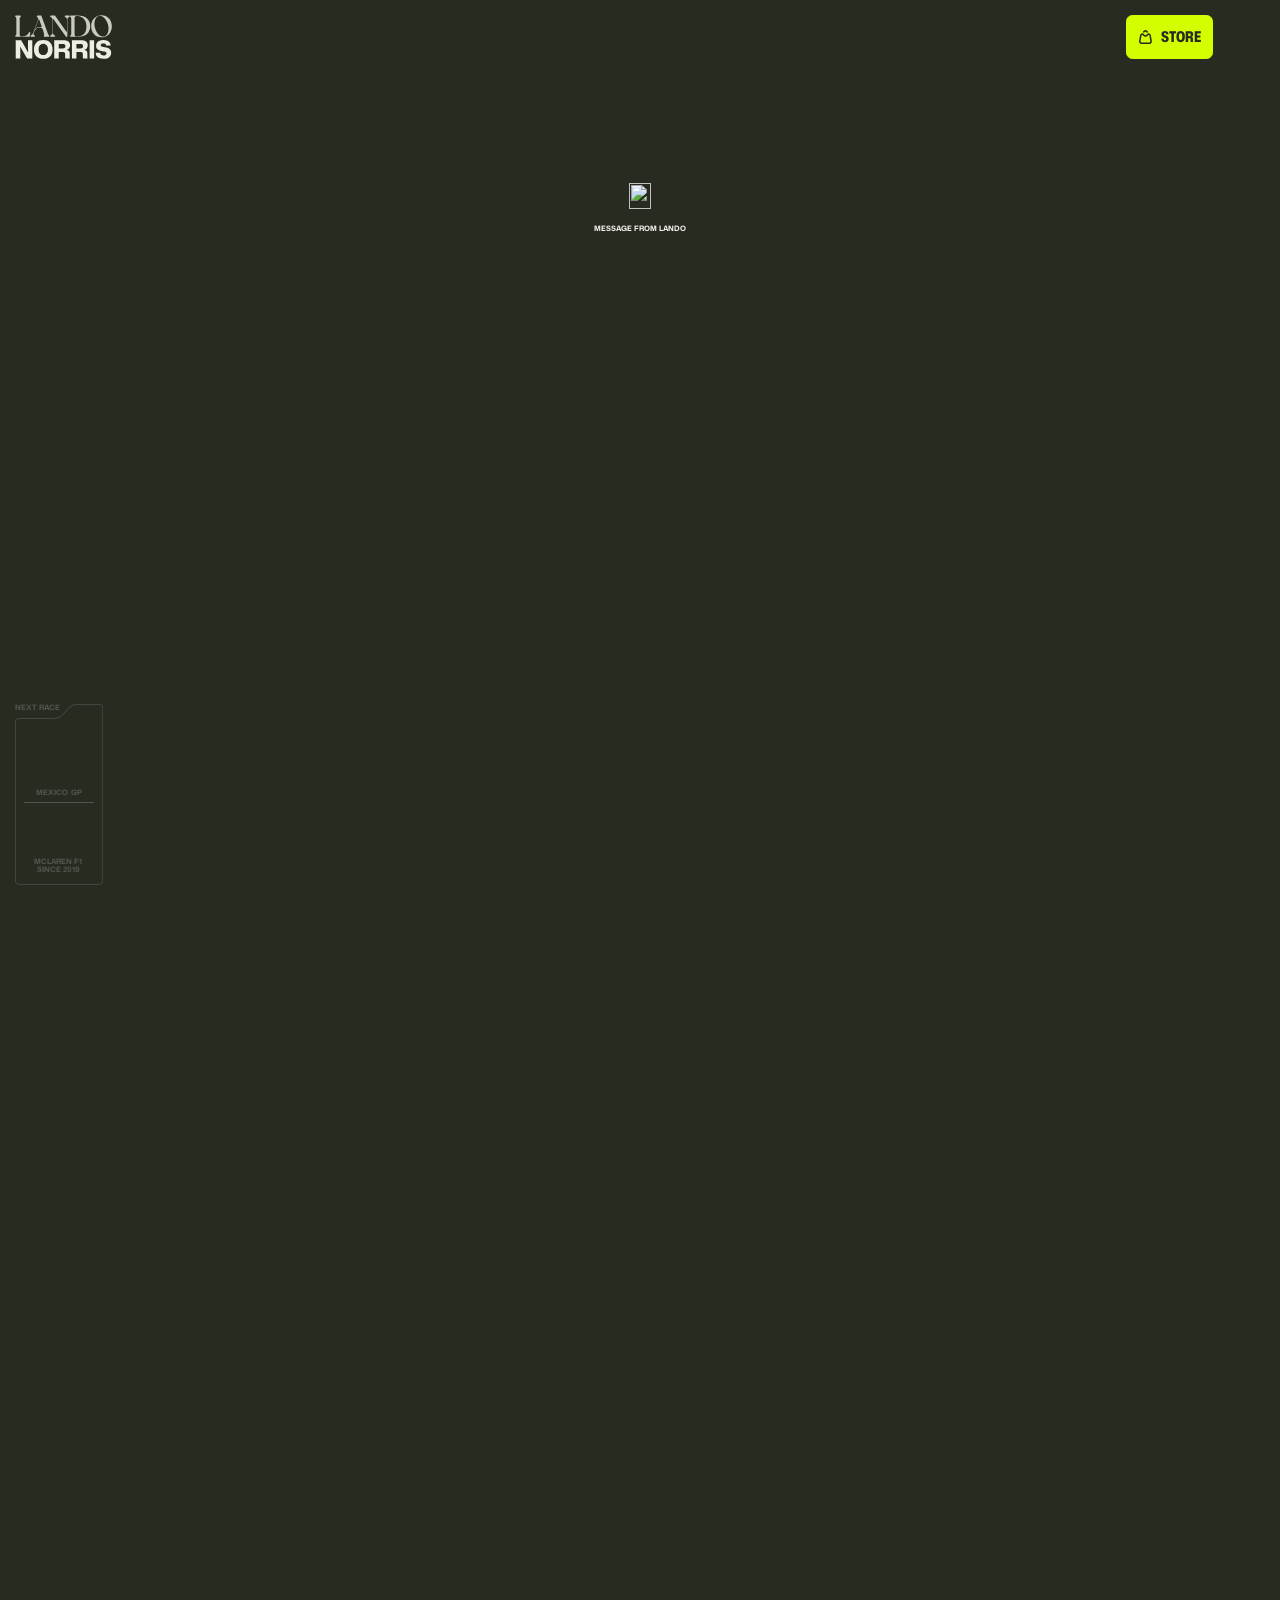
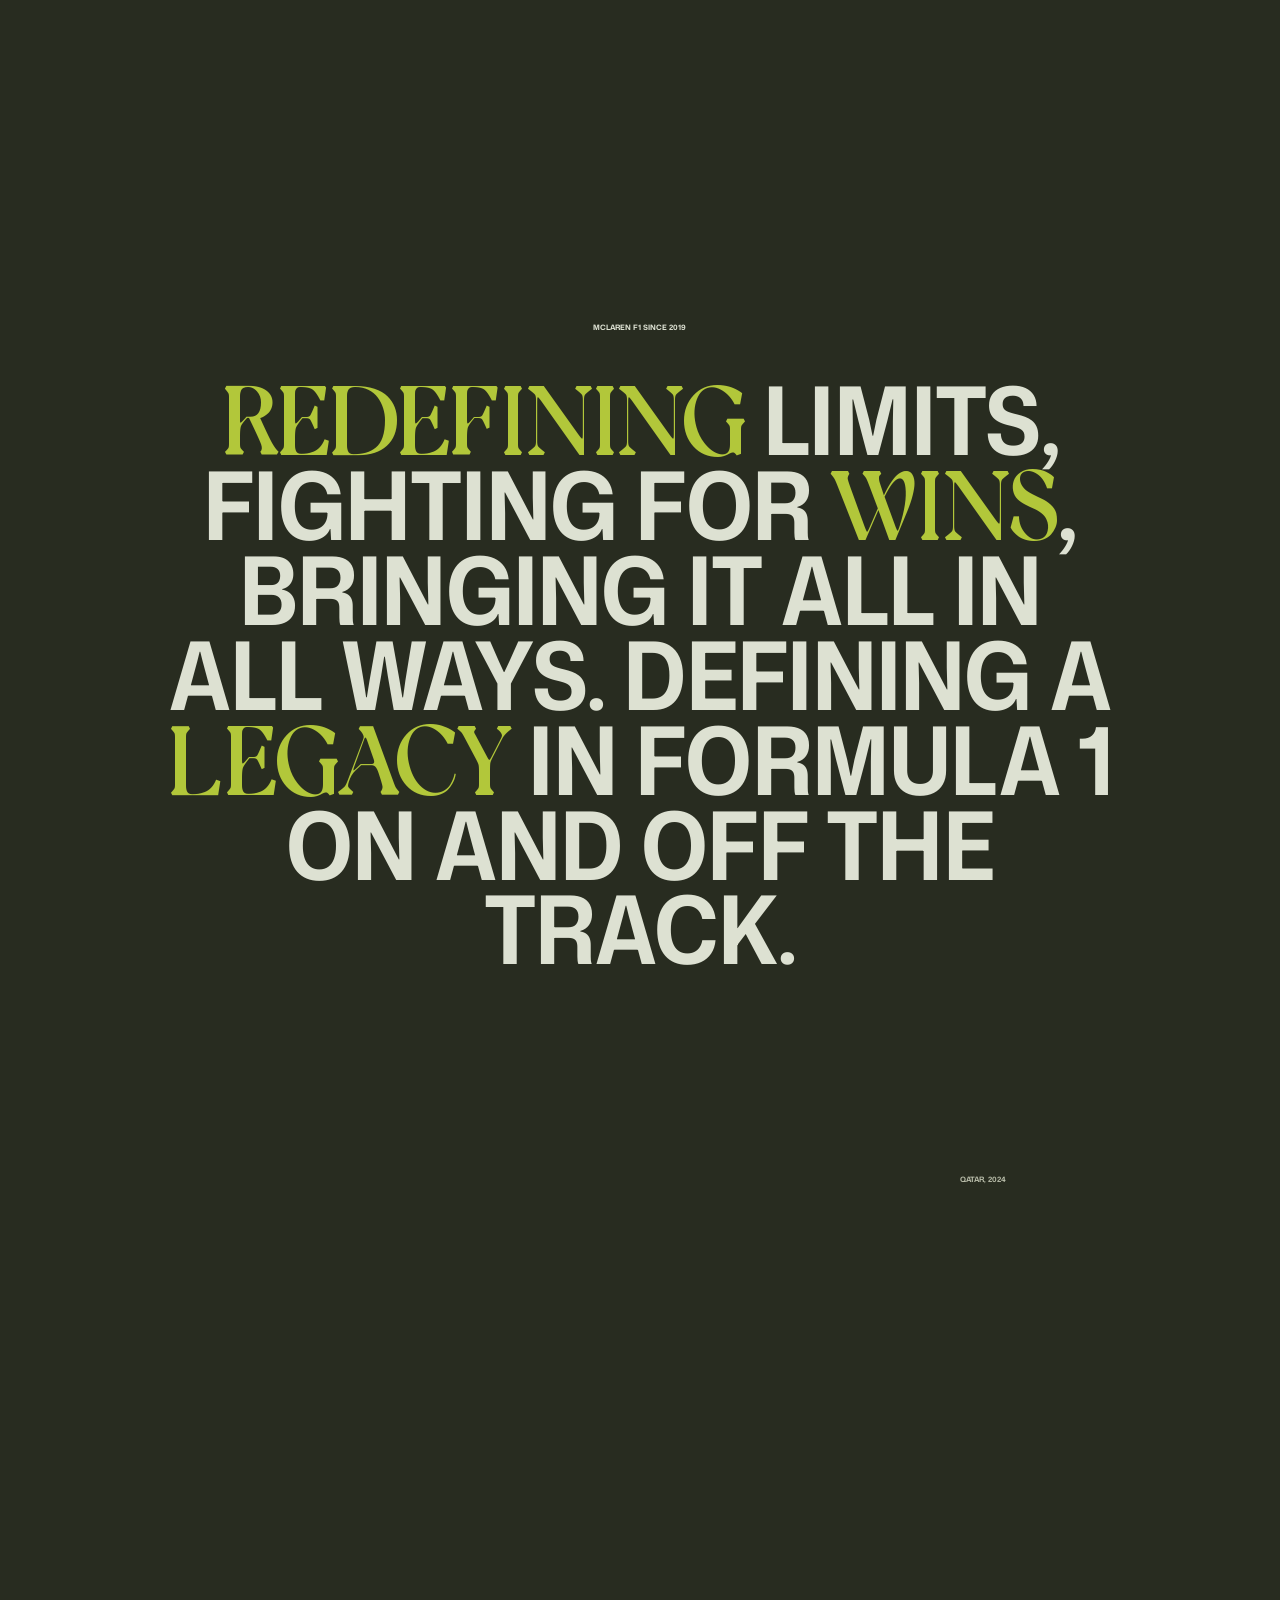
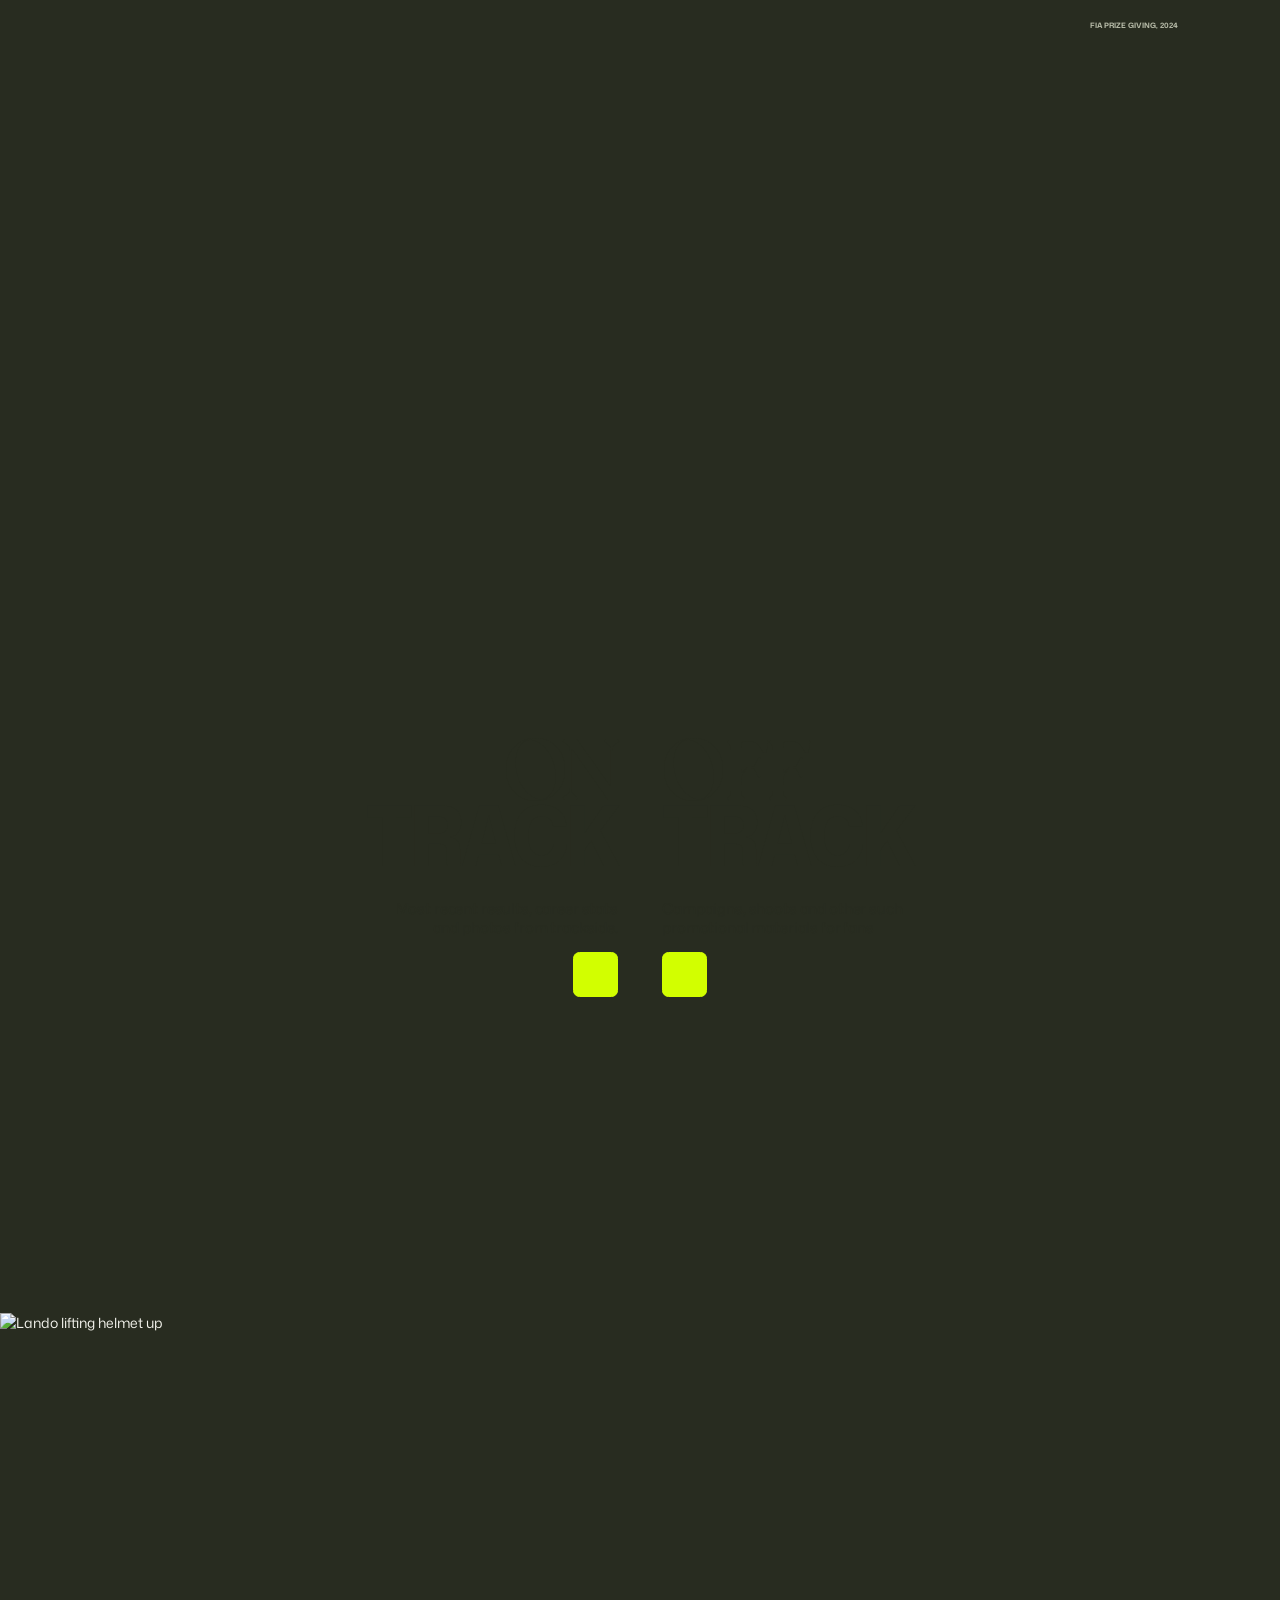
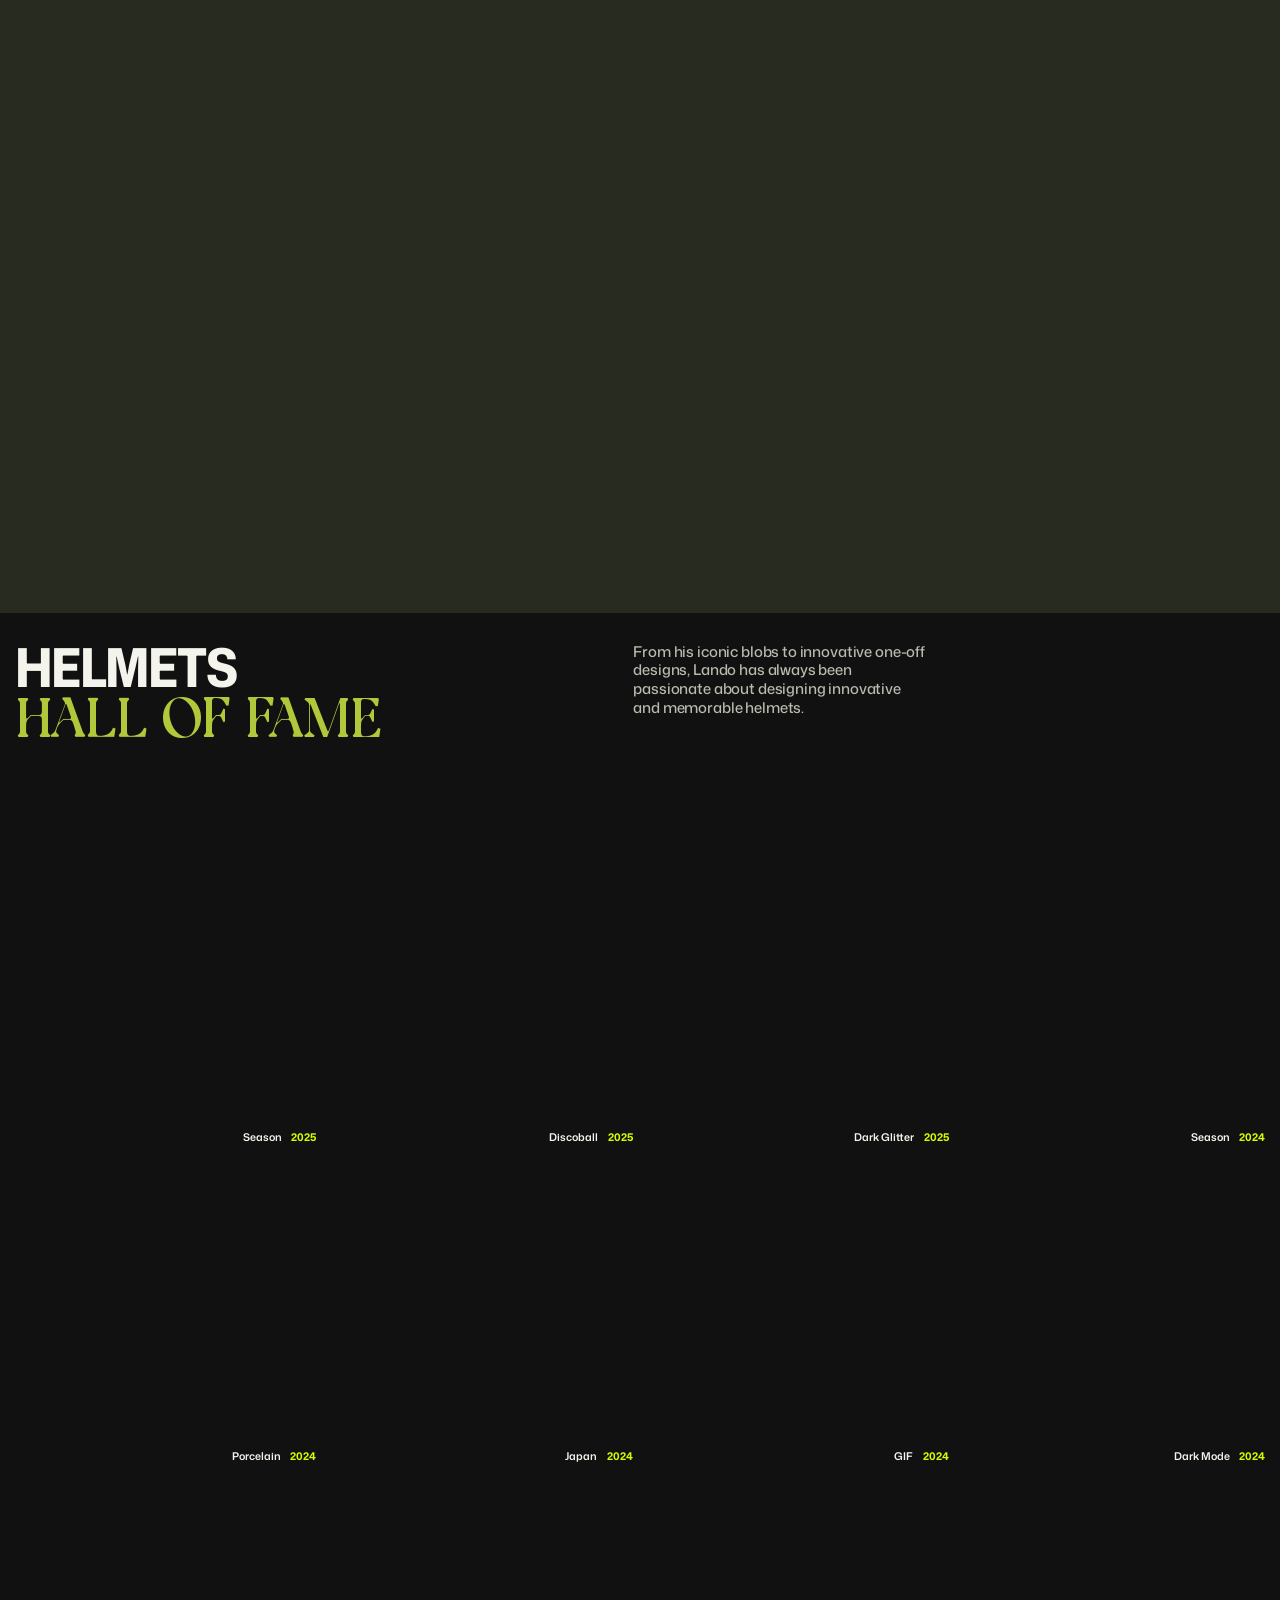
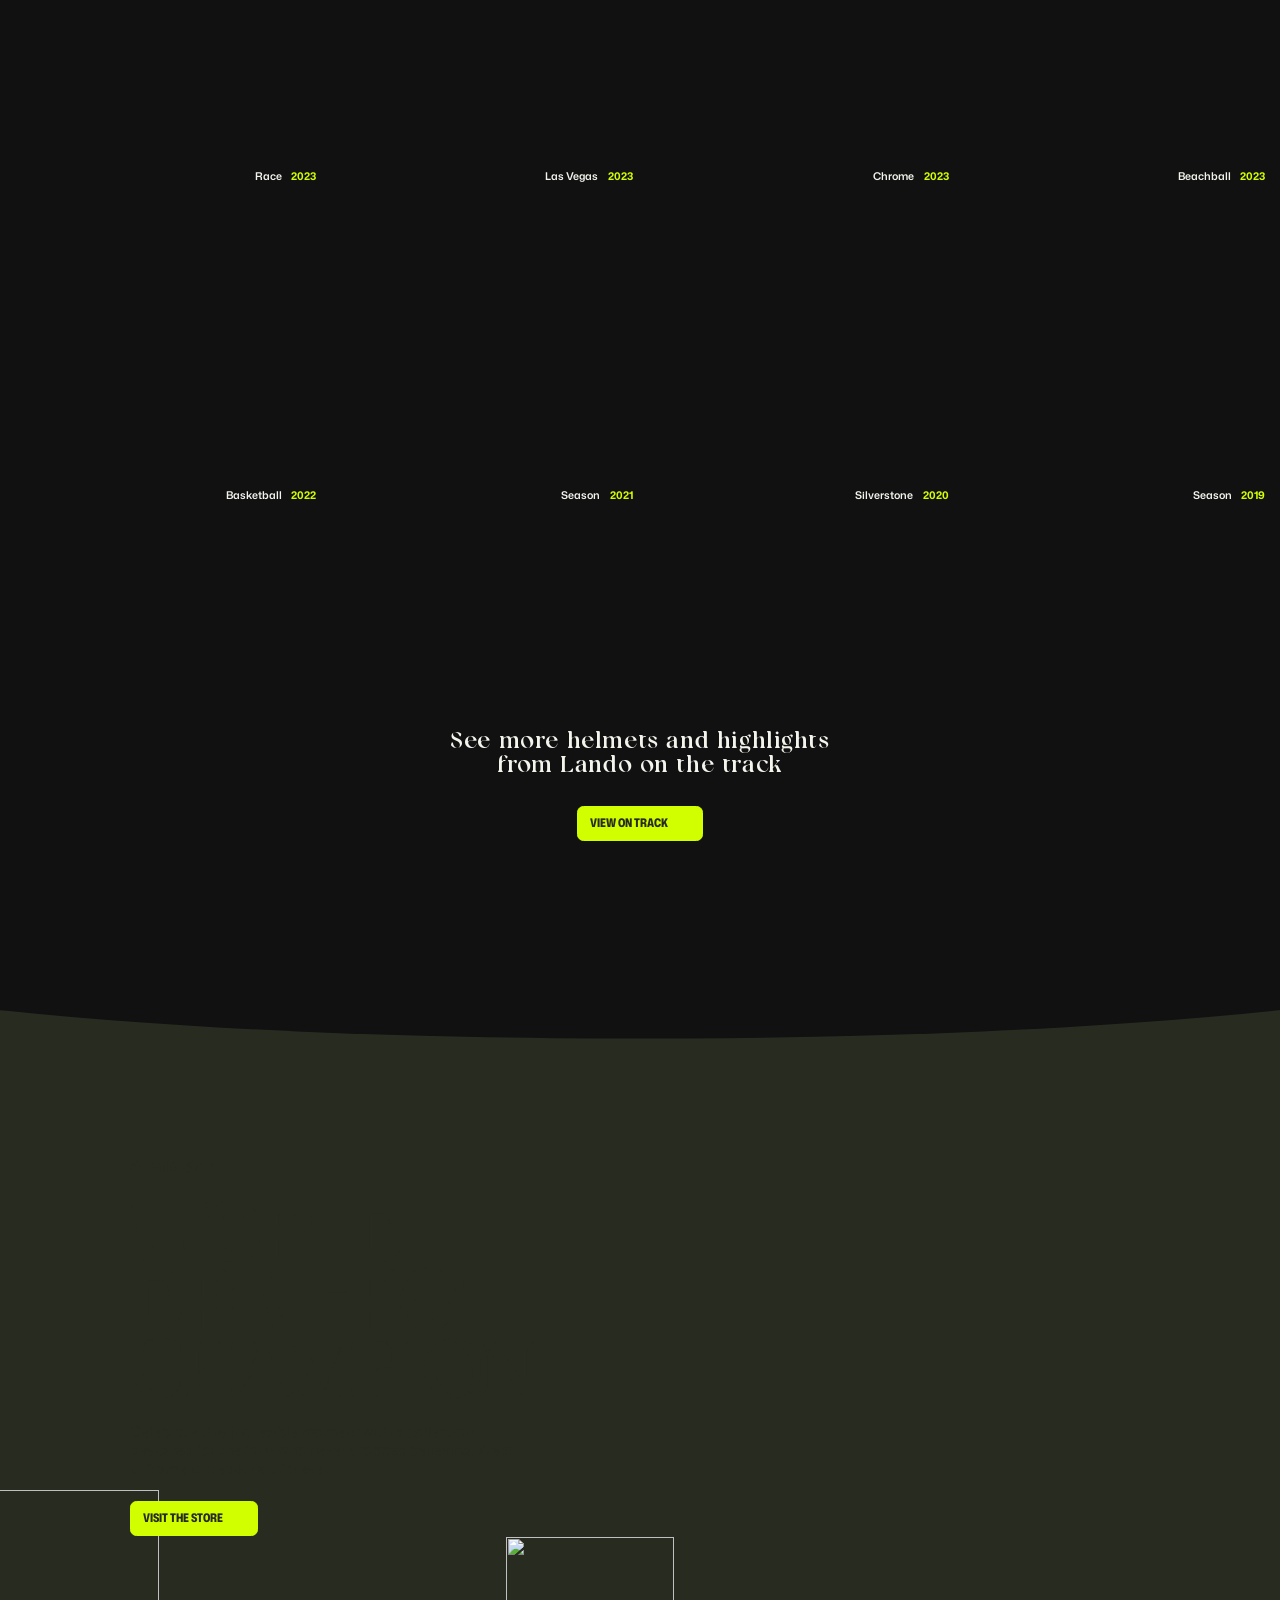
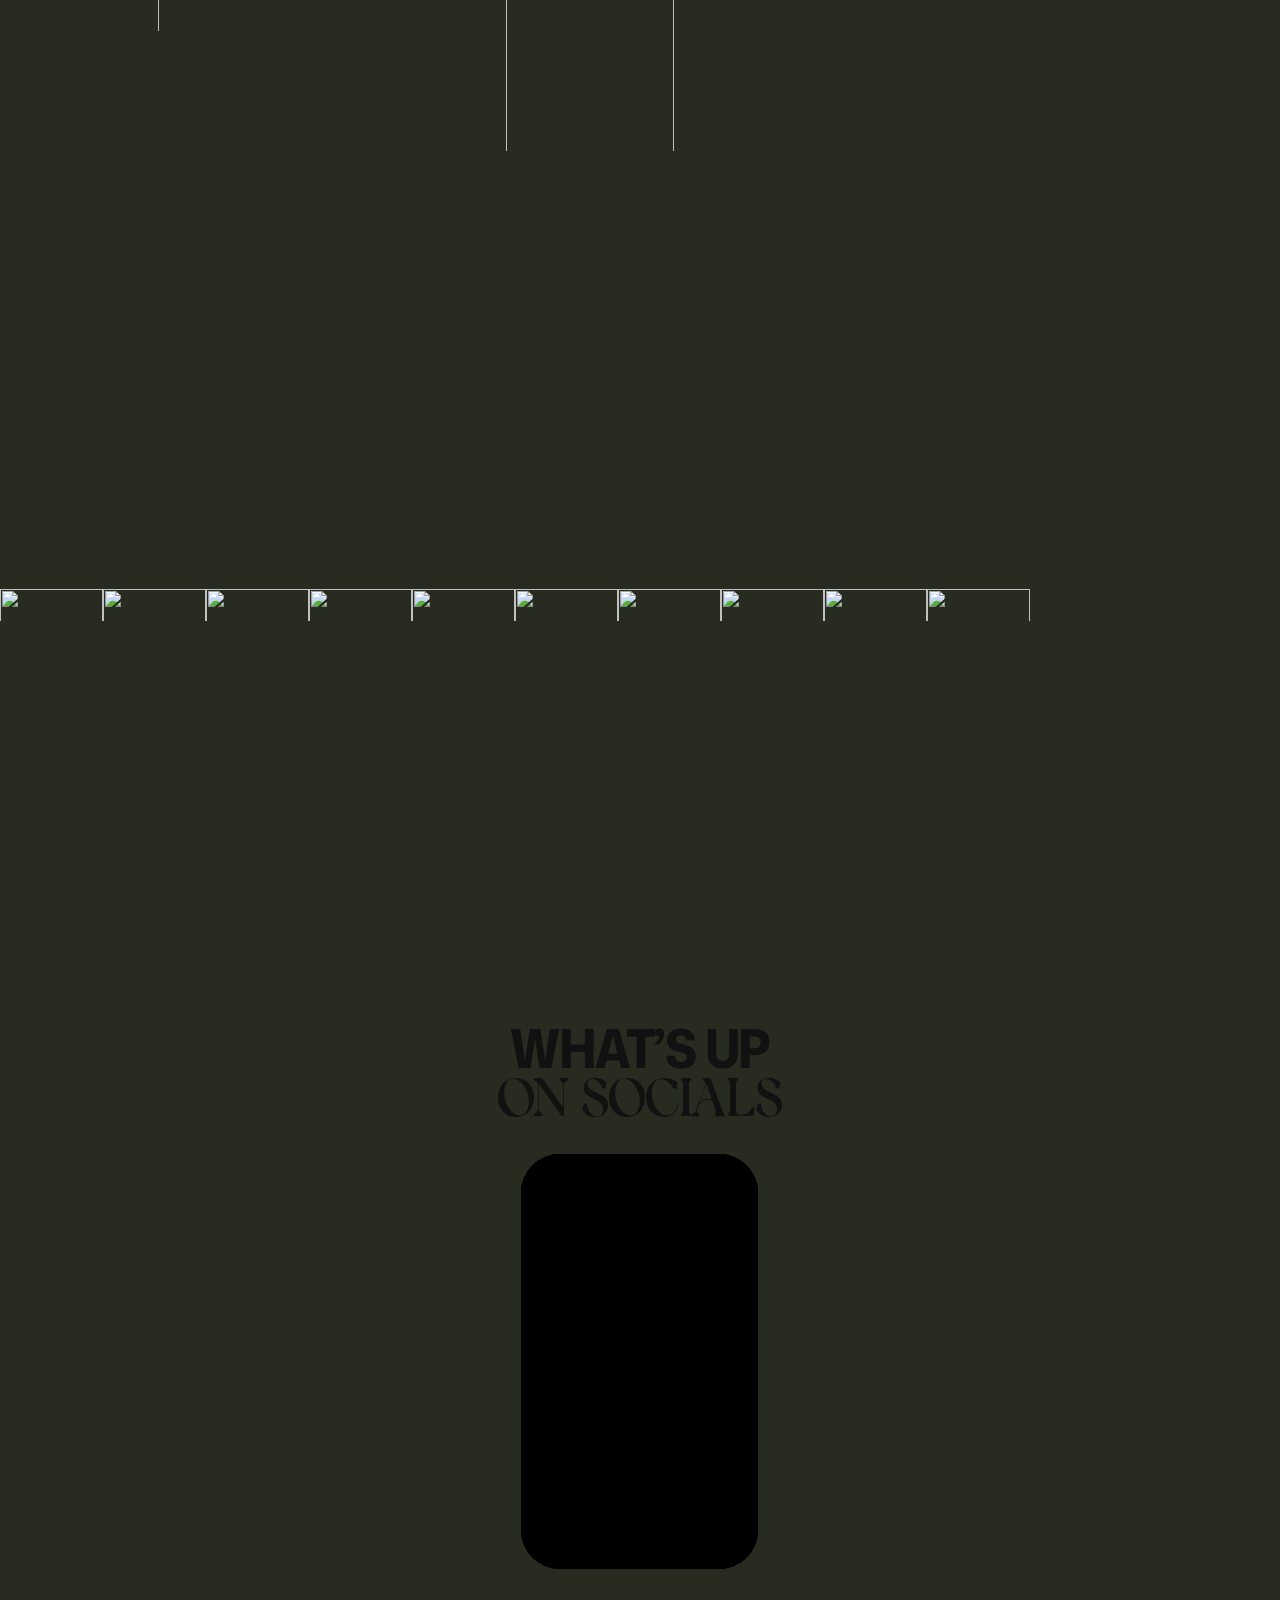
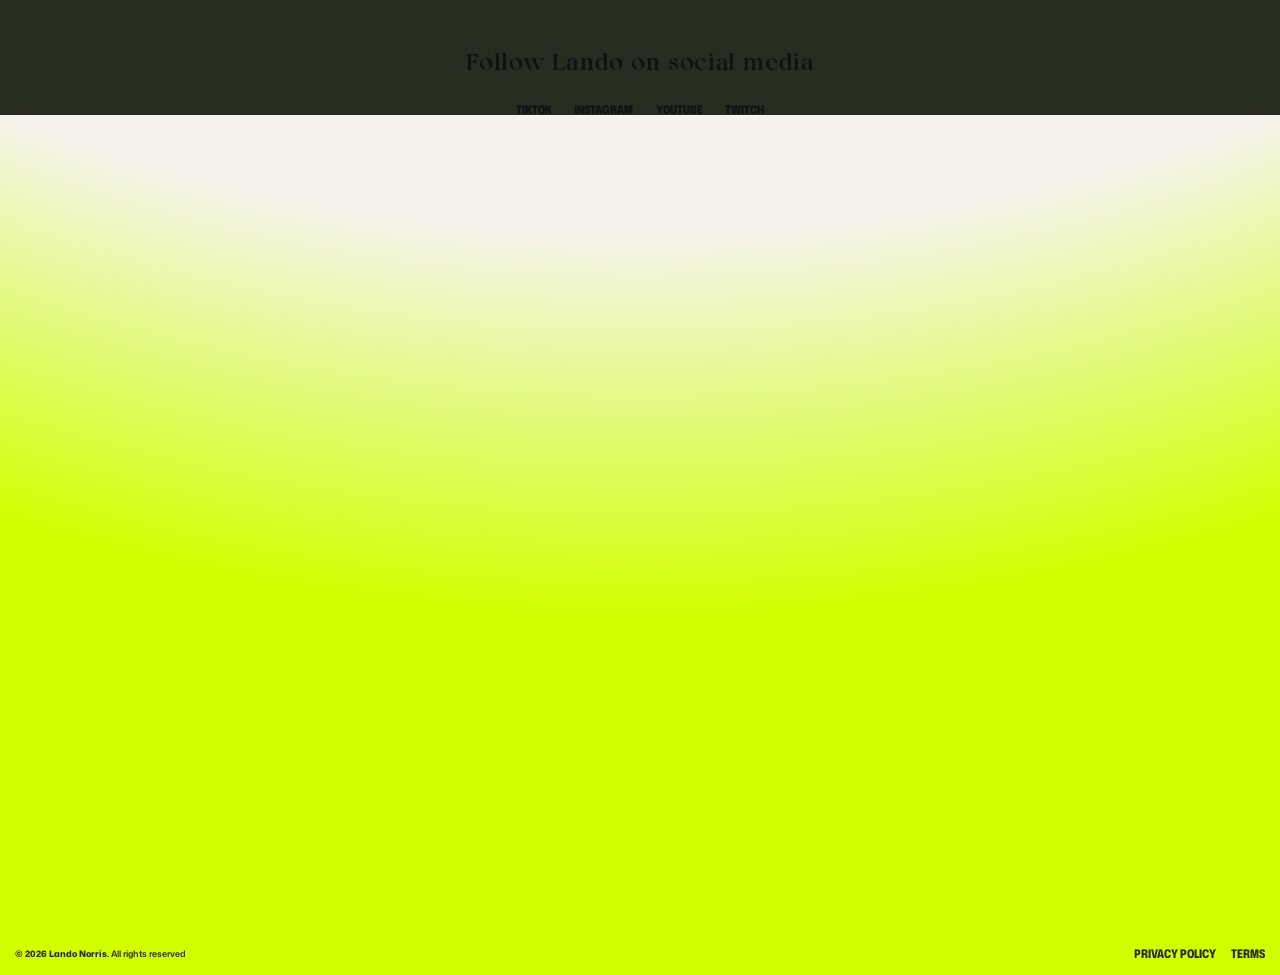
==== commit c82ab8a2: "boara" ====
--- a/index.html
+++ b/index.html
@@ -60,8 +60,34 @@
 
 <style>  
   .w-webflow-badge { display: none !important; }
-  .transition-w {	display: flex; }
-</style></head><body data-edit=""><div class="css-main"><div class="css-root w-embed"><style>
+  .transition-w { display: none !important; pointer-events: none !important; }
+</style>
+<style>
+  /* Fix stuck preloader */
+  .transition-w { display: none !important; pointer-events: none !important; opacity: 0 !important; visibility: hidden !important; }
+  .page-w { opacity: 1 !important; visibility: visible !important; }
+</style>
+<script>
+  // Safe Polyfill for file:/// and smooth display
+  (function() {
+    if (window.location.protocol === 'file:') {
+      try {
+        var op = history.pushState;
+        history.pushState = function() { try { return op.apply(history, arguments); } catch(e){} };
+        var or = history.replaceState;
+        history.replaceState = function() { try { return or.apply(history, arguments); } catch(e){} };
+      } catch(e) {}
+    }
+    document.addEventListener('DOMContentLoaded', function() {
+      var tw = document.querySelector('.transition-w');
+      if (tw) { tw.style.display = 'none'; tw.remove(); }
+      var pw = document.querySelector('.page-w');
+      if (pw) { pw.removeAttribute('data-start'); pw.style.visibility = 'visible'; pw.style.opacity = '1'; }
+    });
+  })();
+</script>
+
+</head><body data-edit=""><div class="css-main"><div class="css-root w-embed"><style>
 
   :root {
     /* Other variables */
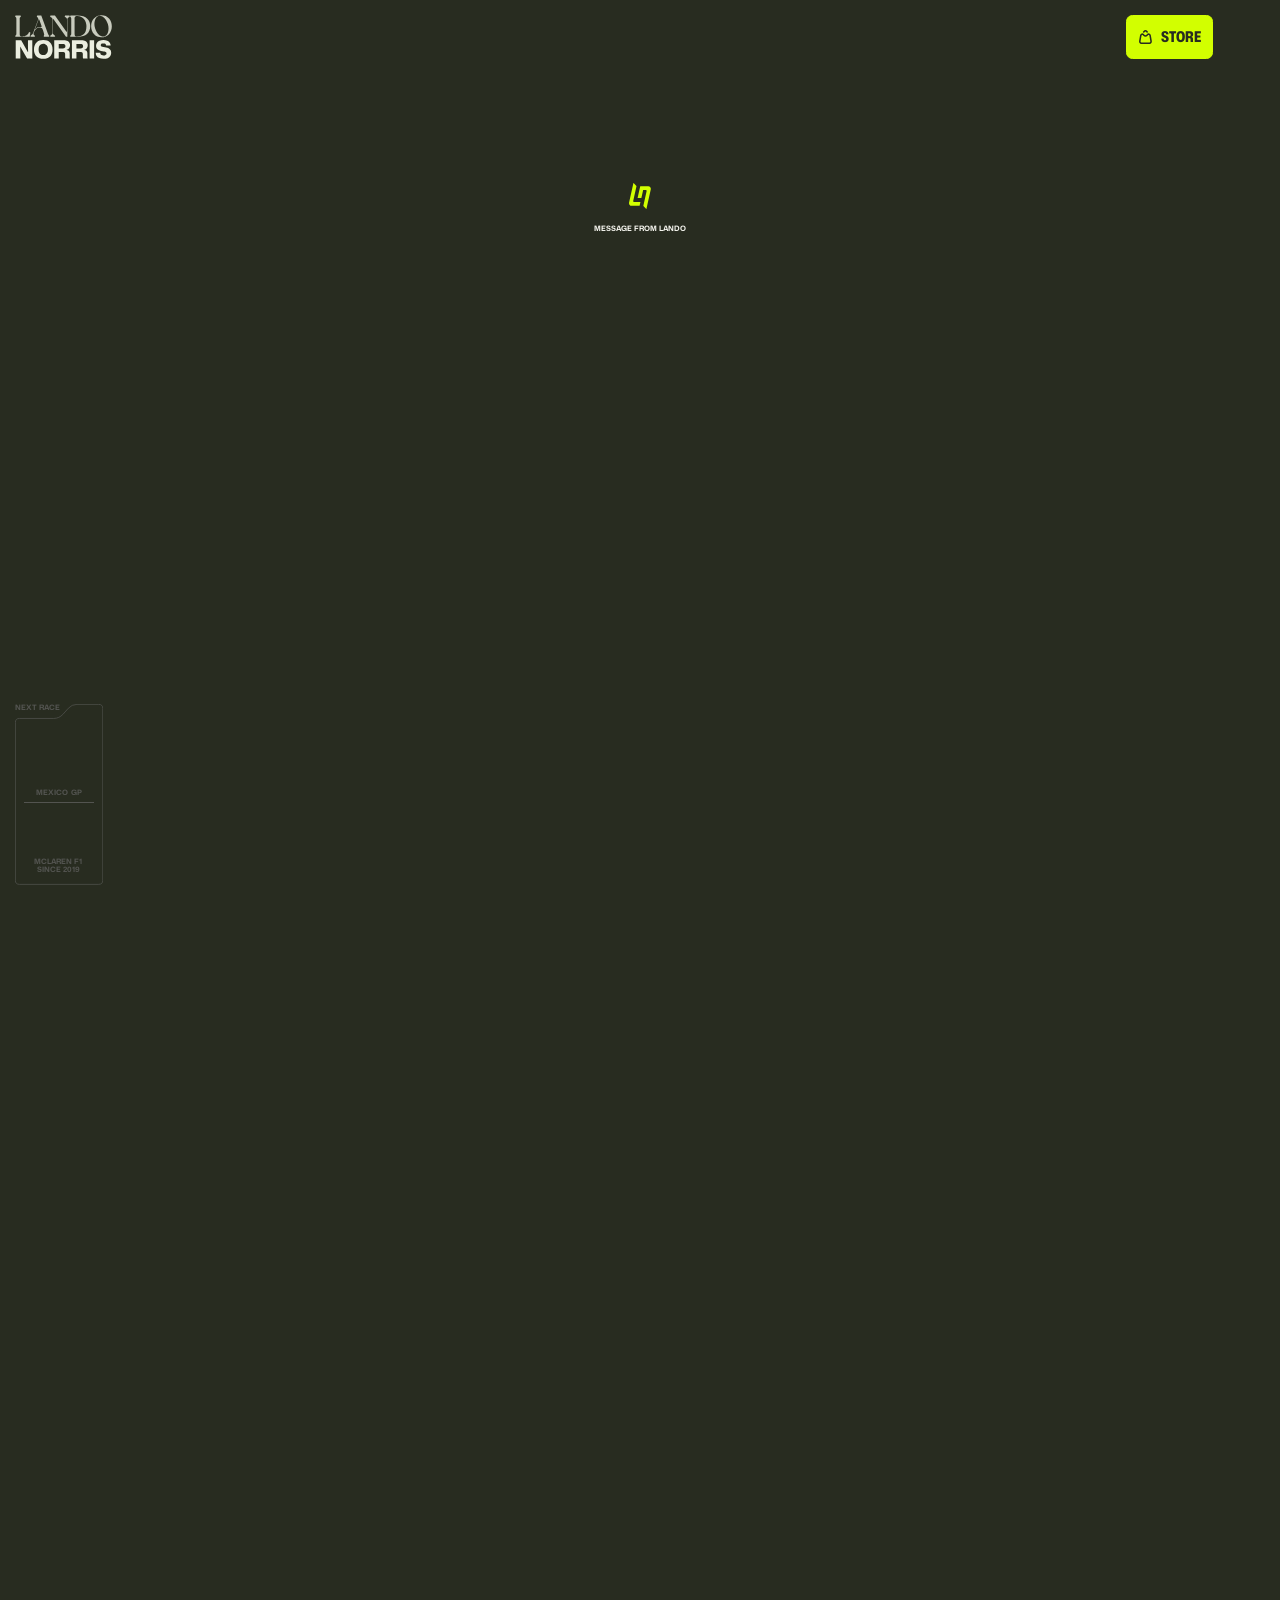
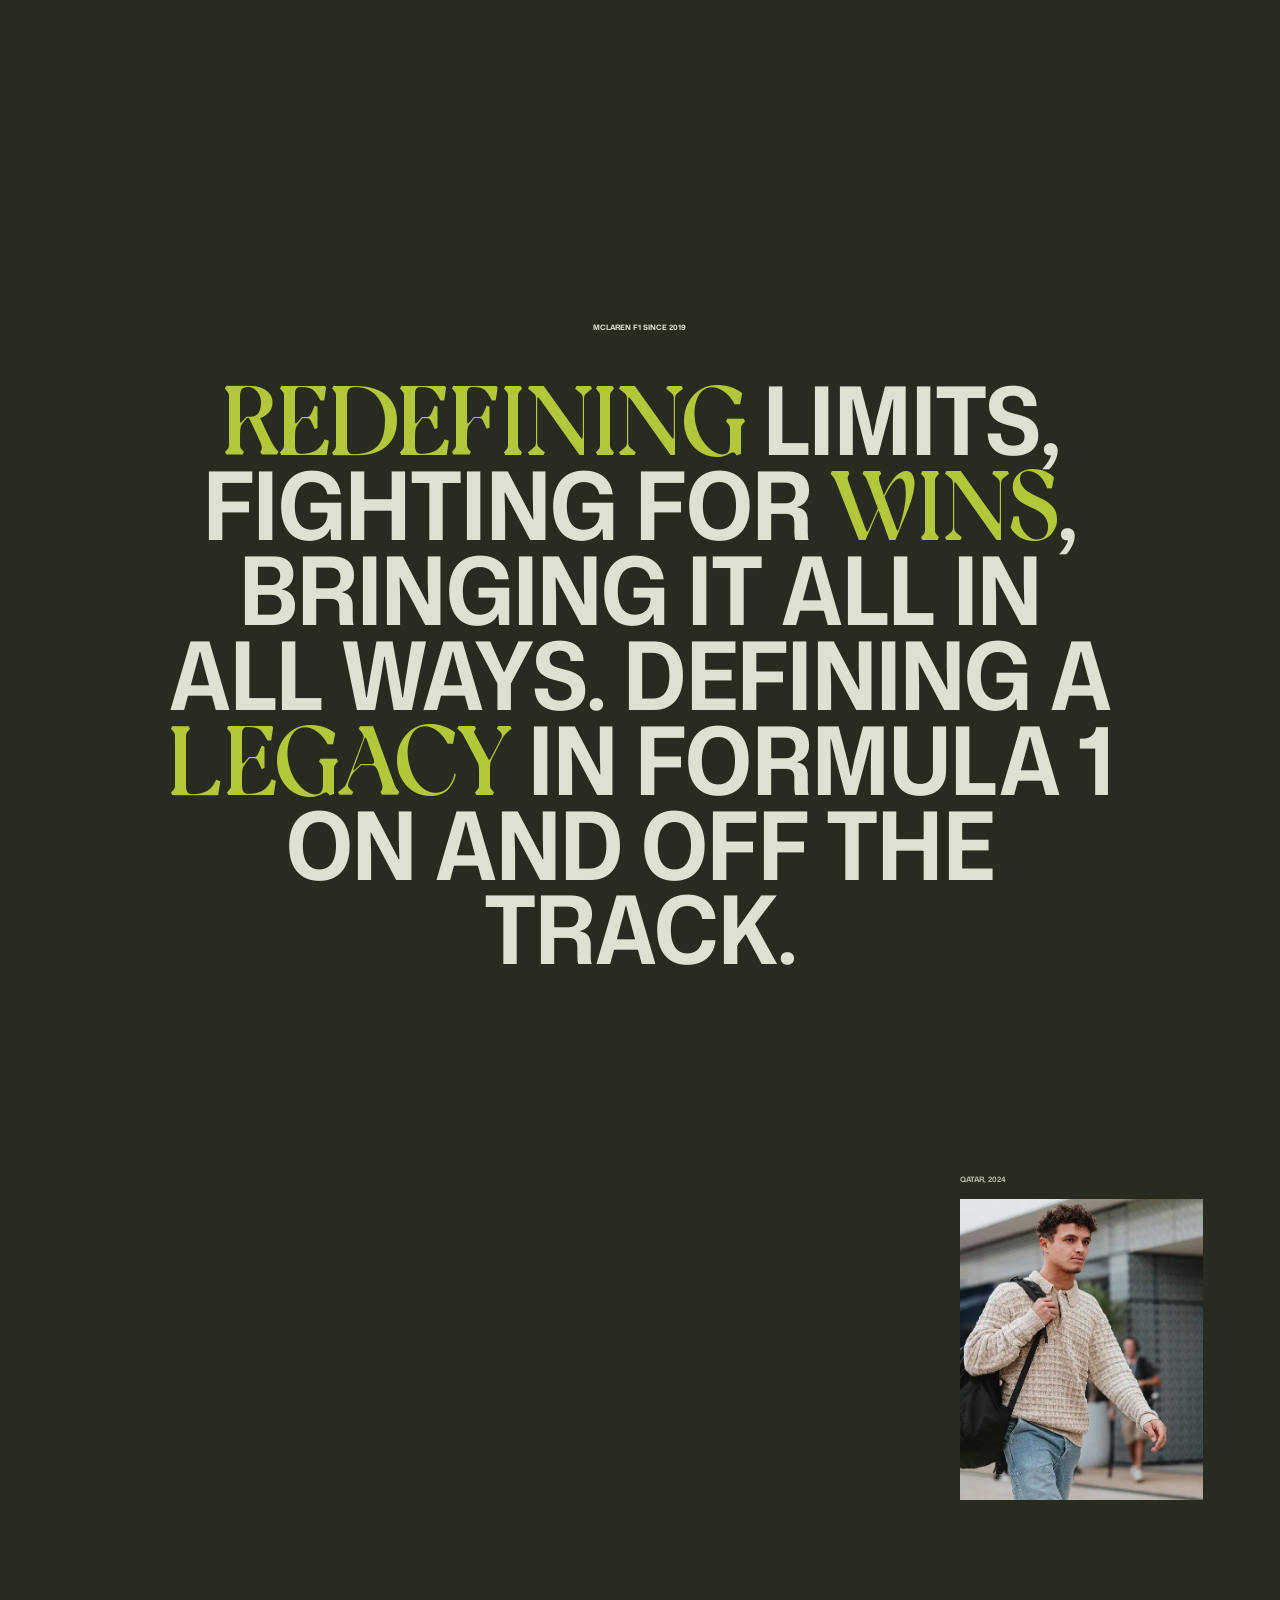
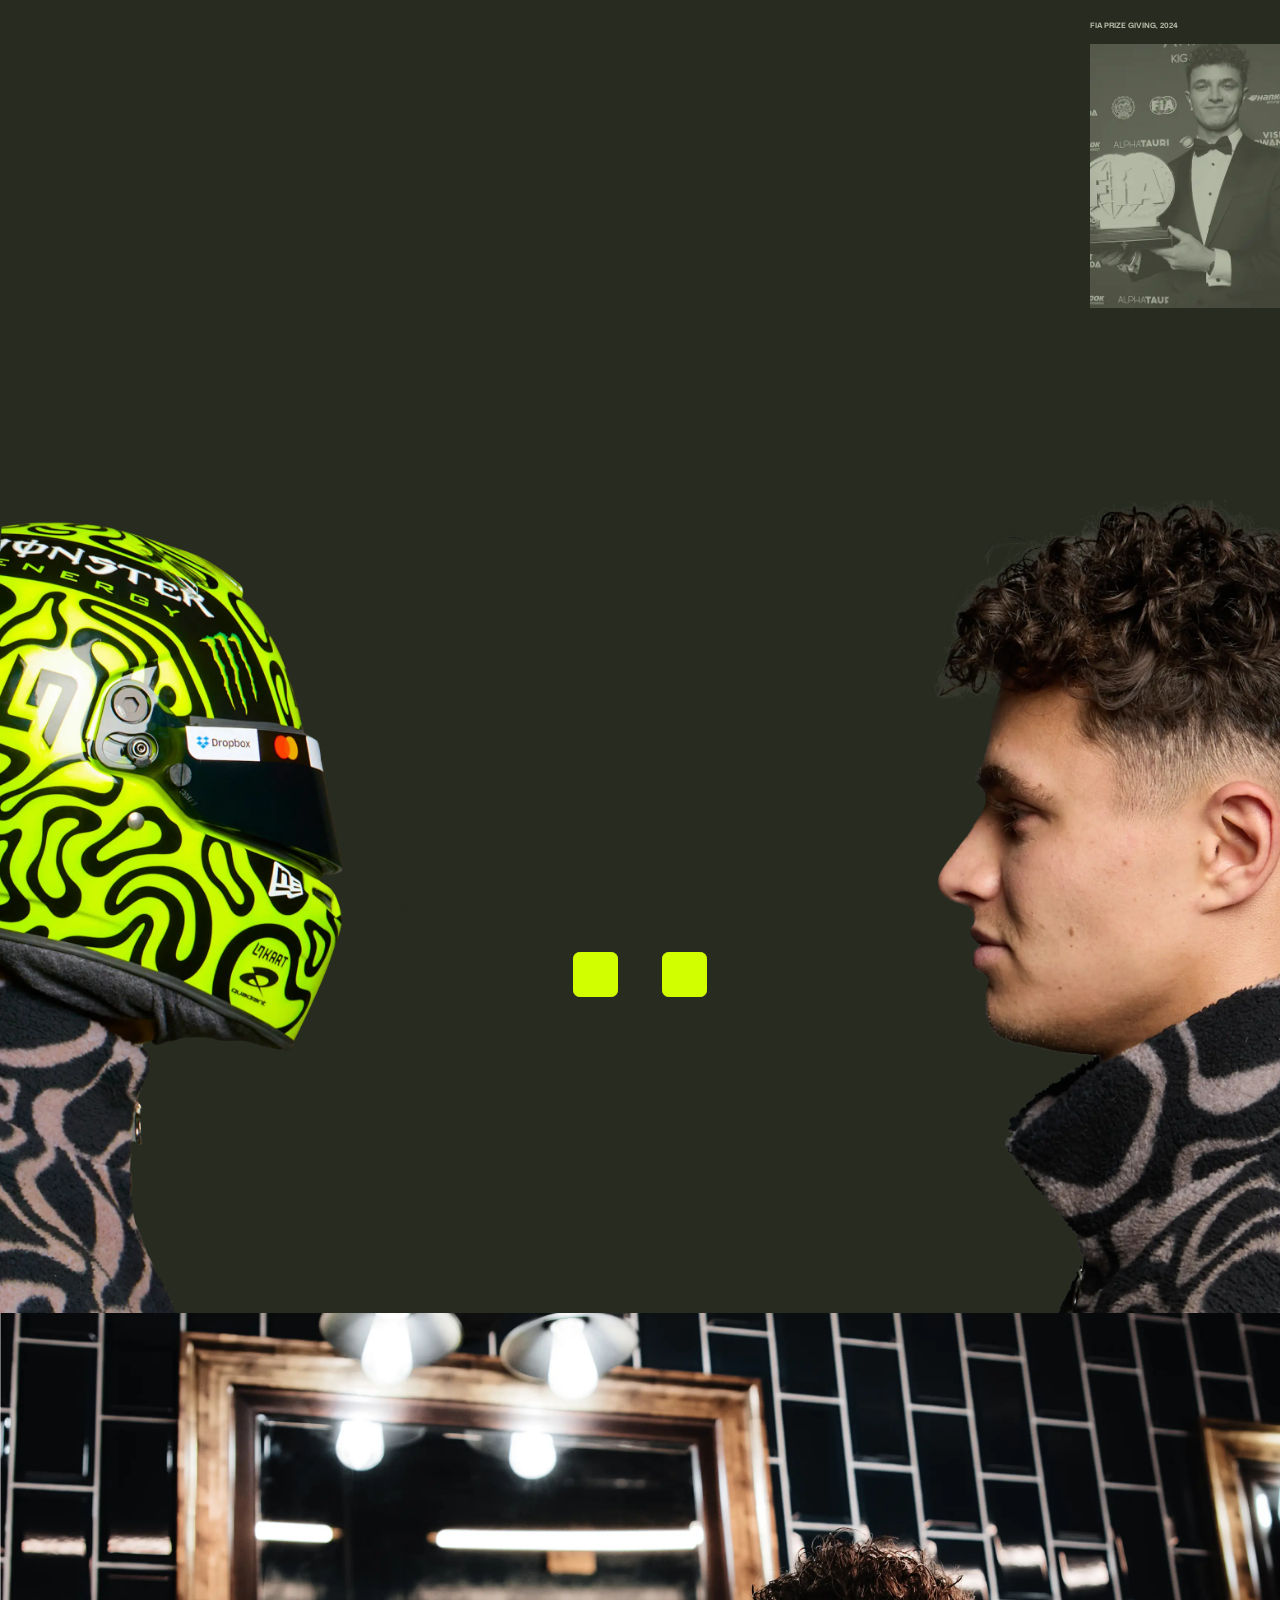
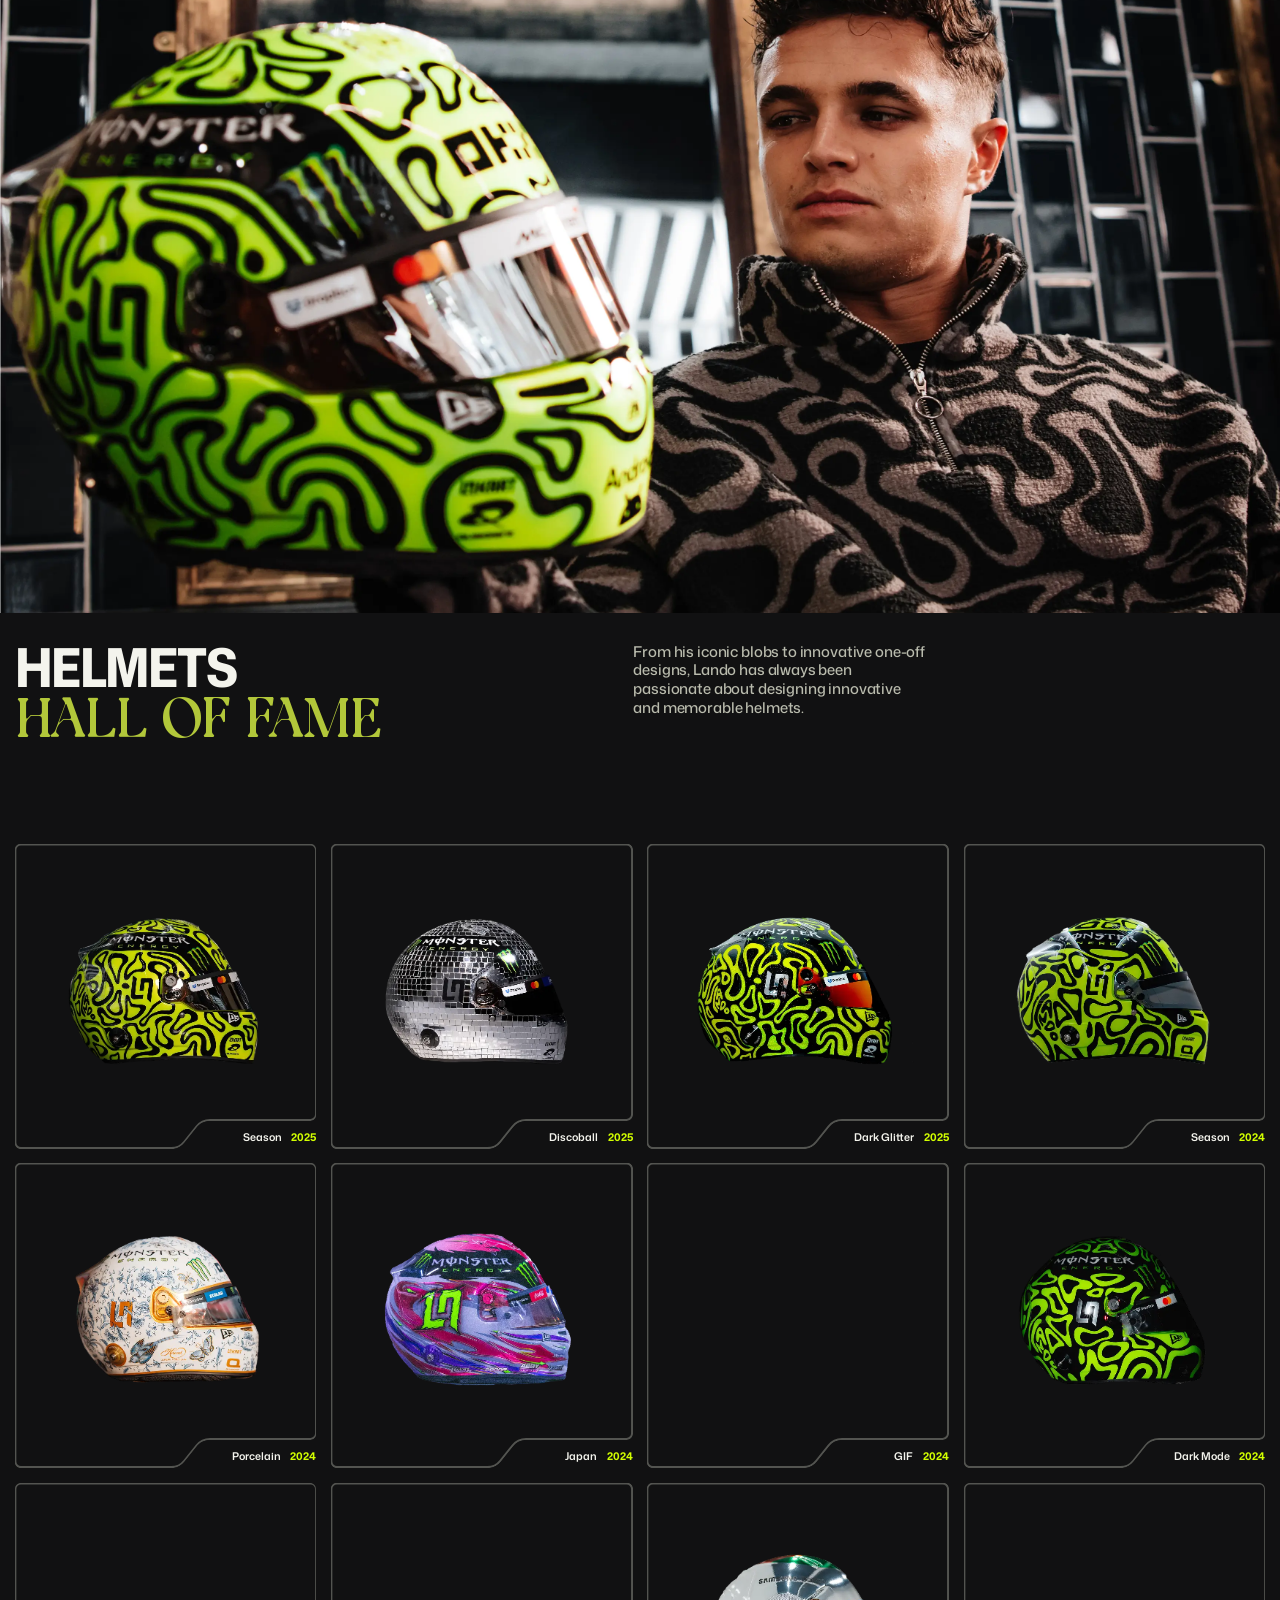
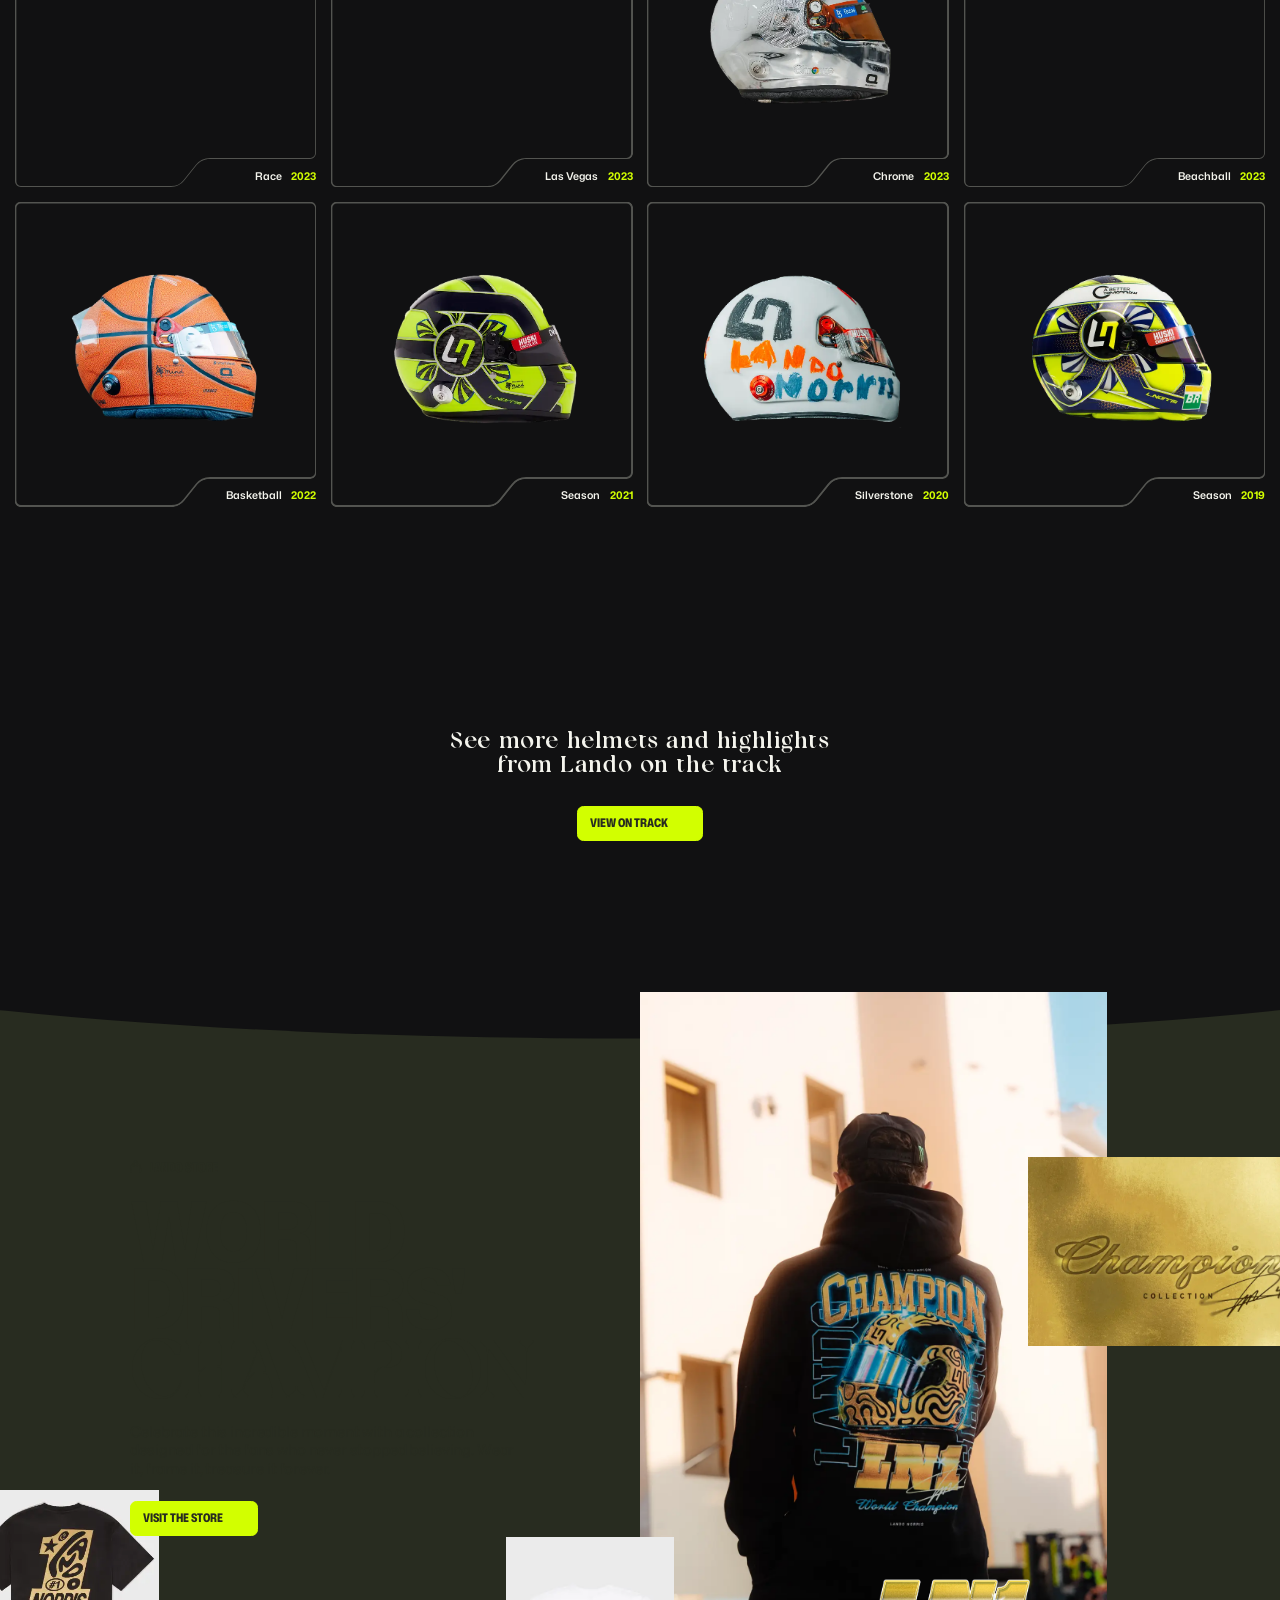
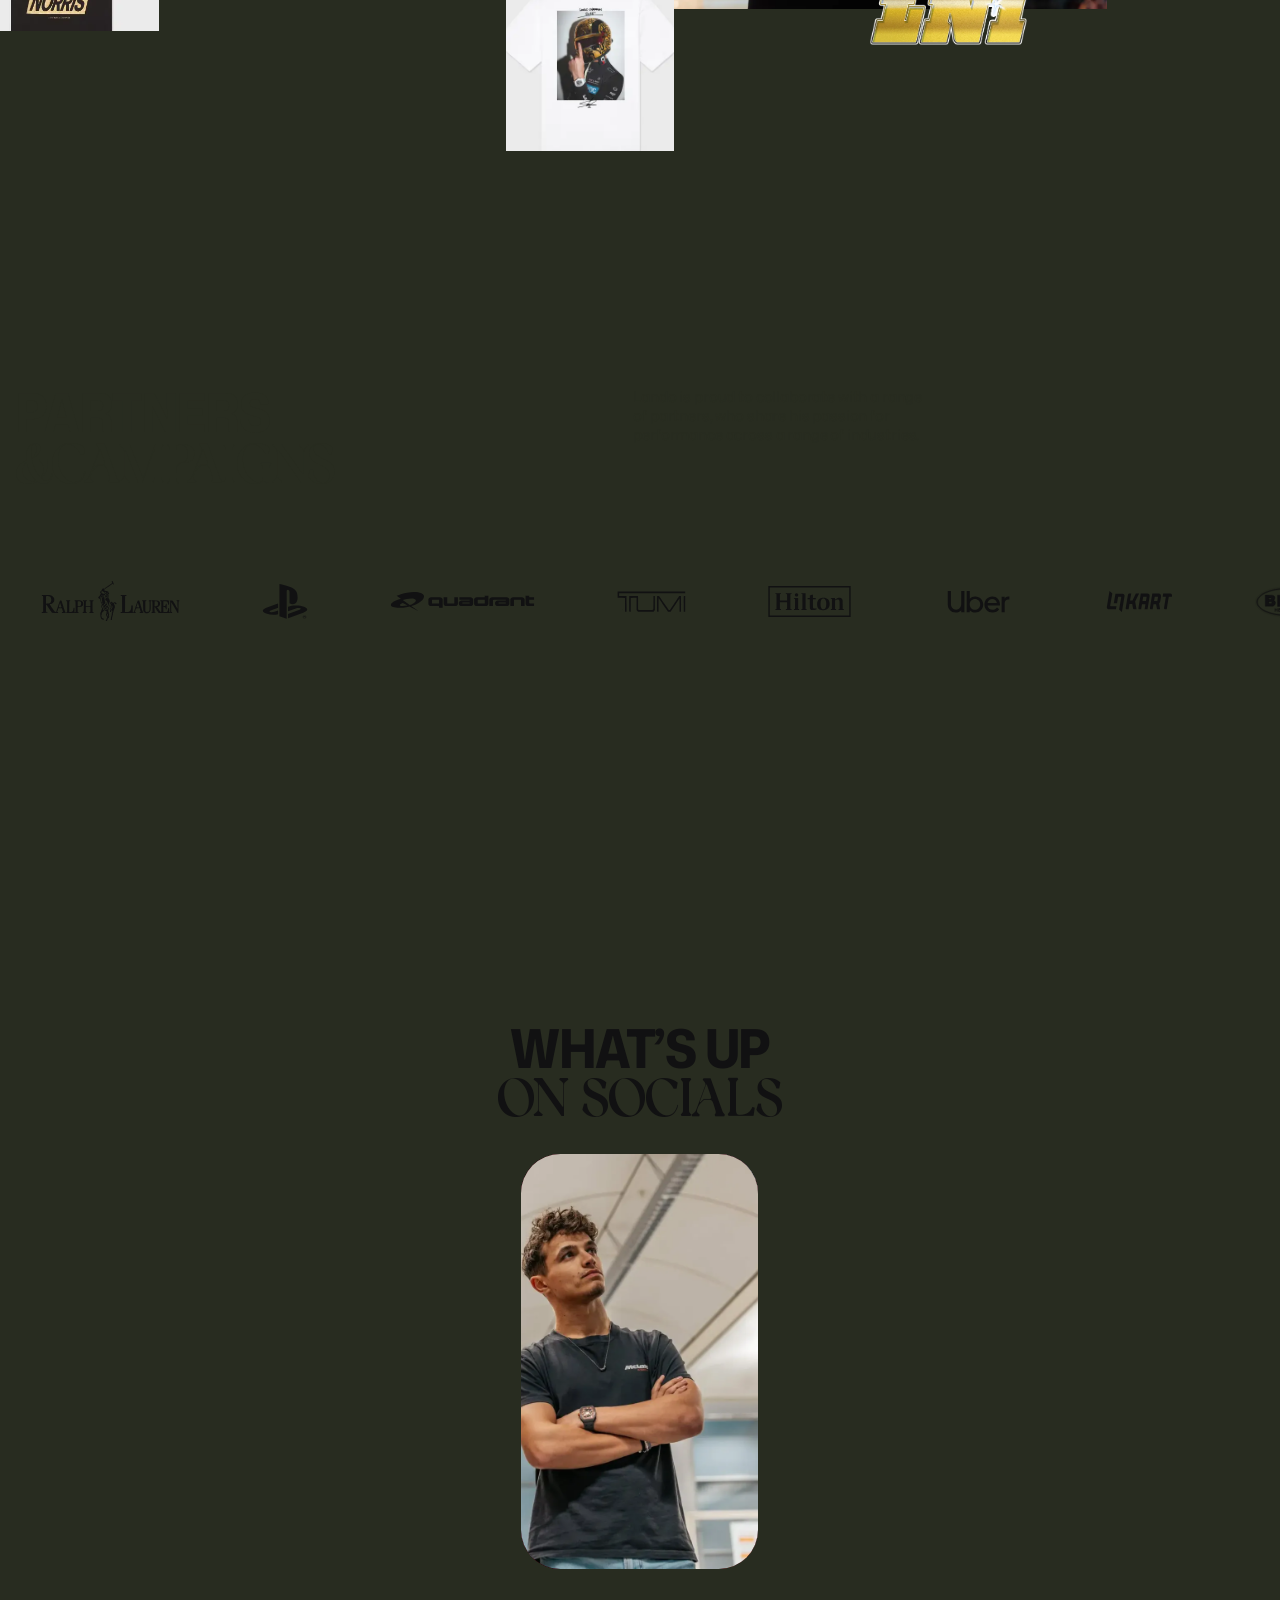
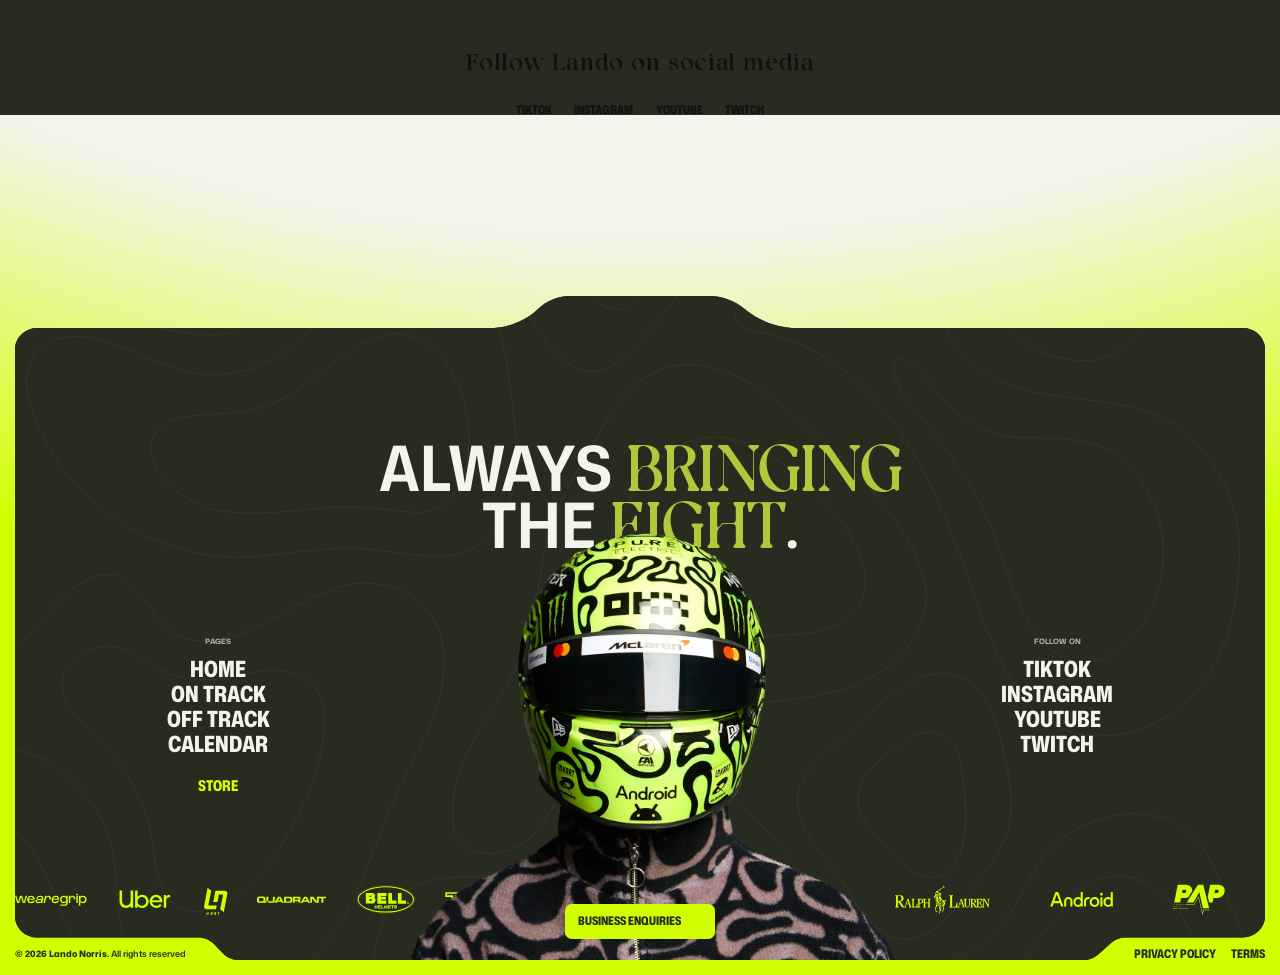
==== commit 889457c3: "ofdsfe" ====
--- a/index.html
+++ b/index.html
@@ -1,4 +1,4 @@
-<!DOCTYPE html><!-- Last Published: Sun Sep 13 2026 20:49:04 GMT+0000 (Coordinated Universal Time) --><html data-wf-domain="landonorris.com" data-wf-page="67b5a02dc5d338960b17a7eb" data-wf-site="67b5a02dc5d338960b17a7e9" lang="en"><head><meta charset="utf-8"/><link href="https://cdn.prod.website-files.com" rel="preconnect" crossorigin="anonymous"/><title>McLaren Formula 1 Driver — Lando Norris</title><meta content="Official hub for British racing star Lando Norris: breaking news, 2025 race wins, exclusive merch, videos and behind-the-scenes access." name="description"/><meta content="McLaren Formula 1 Driver — Lando Norris" property="og:title"/><meta content="Official hub for British racing star Lando Norris: breaking news, 2025 race wins, exclusive merch, videos and behind-the-scenes access." property="og:description"/><meta content="https://cdn.prod.website-files.com/67b5a02dc5d338960b17a7e9/68eb91477bcf3ee7d055ab45_lando-OpenGraph.webp" property="og:image"/><meta content="McLaren Formula 1 Driver — Lando Norris" name="twitter:title"/><meta content="Official hub for British racing star Lando Norris: breaking news, 2025 race wins, exclusive merch, videos and behind-the-scenes access." name="twitter:description"/><meta content="https://cdn.prod.website-files.com/67b5a02dc5d338960b17a7e9/68eb91477bcf3ee7d055ab45_lando-OpenGraph.webp" name="twitter:image"/><meta property="og:type" content="website"/><meta content="summary_large_image" name="twitter:card"/><meta content="width=device-width, initial-scale=1" name="viewport"/><link href="./assets/css/lando-offbrand.shared.6e09a725a.css" rel="stylesheet" type="text/css"/><script type="text/javascript">!function(o,c){var n=c.documentElement,t=" w-mod-";n.className+=t+"js",("ontouchstart"in o||o.DocumentTouch&&c instanceof DocumentTouch)&&(n.className+=t+"touch")}(window,document);</script><link href="https://cdn.prod.website-files.com/67b5a02dc5d338960b17a7e9/67b5a0969616f526f020ec0e_ln-favicon.png" rel="shortcut icon" type="image/x-icon"/><link href="https://cdn.prod.website-files.com/67b5a02dc5d338960b17a7e9/67b5a098cbef46b41e40dfd2_ln-webclip.png" rel="apple-touch-icon"/><script>(function(w,i,g){w[g]=w[g]||[];if(typeof w[g].push=='function')w[g].push.apply(w[g],Array.isArray(i)?i:[i]);})(window,['G-P8L2KTXDN0'],'google_tags_first_party');</script><script async="" src="/avljl2rk9q5pNjdiNWEwMmRjNWQzMzg5NjBiMTdhN2U5/7ZblqsTeeE5q7zjxhGjeEUmRx4o"></script><script type="text/javascript">window.dataLayer = window.dataLayer || [];function gtag(){dataLayer.push(arguments);}gtag('set', 'developer_id.dZGVlNj', true);gtag('set', 'developer_id.dYWYxNW', true);gtag('js', new Date());gtag('config', 'G-P8L2KTXDN0');</script><meta name="viewport" content="width=device-width,initial-scale=1,minimum-scale=1,maximum-scale=5">
+<!DOCTYPE html><!-- Last Published: Sun Sep 13 2026 20:49:04 GMT+0000 (Coordinated Universal Time) --><html data-wf-domain="landonorris.com" data-wf-page="67b5a02dc5d338960b17a7eb" data-wf-site="67b5a02dc5d338960b17a7e9" lang="en"><head><meta charset="utf-8"/><link href="https://cdn.prod.website-files.com" rel="preconnect" crossorigin="anonymous"/><title>McLaren Formula 1 Driver — Lando Norris</title><meta content="Official hub for British racing star Lando Norris: breaking news, 2025 race wins, exclusive merch, videos and behind-the-scenes access." name="description"/><meta content="McLaren Formula 1 Driver — Lando Norris" property="og:title"/><meta content="Official hub for British racing star Lando Norris: breaking news, 2025 race wins, exclusive merch, videos and behind-the-scenes access." property="og:description"/><meta content="./assets/images/68eb91477bcf3ee7d055ab45_lando-OpenGraph.webp" property="og:image"/><meta content="McLaren Formula 1 Driver — Lando Norris" name="twitter:title"/><meta content="Official hub for British racing star Lando Norris: breaking news, 2025 race wins, exclusive merch, videos and behind-the-scenes access." name="twitter:description"/><meta content="./assets/images/68eb91477bcf3ee7d055ab45_lando-OpenGraph.webp" name="twitter:image"/><meta property="og:type" content="website"/><meta content="summary_large_image" name="twitter:card"/><meta content="width=device-width, initial-scale=1" name="viewport"/><link href="./assets/css/lando-offbrand.shared.6e09a725a.css" rel="stylesheet" type="text/css"/><script type="text/javascript">!function(o,c){var n=c.documentElement,t=" w-mod-";n.className+=t+"js",("ontouchstart"in o||o.DocumentTouch&&c instanceof DocumentTouch)&&(n.className+=t+"touch")}(window,document);</script><link href="./assets/images/67b5a0969616f526f020ec0e_ln-favicon.png" rel="shortcut icon" type="image/x-icon"/><link href="./assets/images/67b5a098cbef46b41e40dfd2_ln-webclip.png" rel="apple-touch-icon"/><script>(function(w,i,g){w[g]=w[g]||[];if(typeof w[g].push=='function')w[g].push.apply(w[g],Array.isArray(i)?i:[i]);})(window,['G-P8L2KTXDN0'],'google_tags_first_party');</script><meta name="viewport" content="width=device-width,initial-scale=1,minimum-scale=1,maximum-scale=5">
 
 <!-- pre's -->
 <link rel="preconnect" href="https://cdn.prod.website-files.com" crossorigin>
@@ -45,17 +45,14 @@
 <!---------------------------------------------------------------->
 
 <!--
-<script async type="text/javascript" src="https://static.klaviyo.com/onsite/js/klaviyo.js?company_id=XWvzdS"></script>
+
 -->
 
 
 <!--
-<script type="text/javascript">
-var _iub = _iub || [];
-_iub.csConfiguration = {"lang":"en","preferenceCookie":{"expireAfter":180},"siteId":2095750,"cookiePolicyId":76795150, "banner":{ "acceptButtonCaptionColor":"#101400","acceptButtonColor":"#d2ff00","acceptButtonDisplay":true,"backgroundColor":"#101400","closeButtonRejects":true,"customizeButtonCaptionColor":"white","customizeButtonColor":"#101400","customizeButtonDisplay":true,"position":"float-top-center","textColor":"white" }};
-</script>
-<script type="text/javascript" src="//cs.iubenda.com/sync/2095750.js"></script>
-<script type="text/javascript" src="//cdn.iubenda.com/cs/iubenda_cs.js" charset="UTF-8" async></script>
+
+
+
 -->
 
 <style>  
@@ -521,7 +518,7 @@
   }
 
   .footer-layout-clip {
-    --mask-url: url('https://cdn.prod.website-files.com/67b5a02dc5d338960b17a7e9/67d2dd47cfe84bed1dce9542_ln4-footer-mask-desktop.svg');
+    --mask-url: url('./assets/svg/67d2dd47cfe84bed1dce9542_ln4-footer-mask-desktop.svg');
 
     /* Apply the image mask using the variable */
     -webkit-mask-image: var(--mask-url);
@@ -539,7 +536,7 @@
   /* ----- tablet */
   @media only screen and (max-width: 479px) {
     .footer-layout-clip {
-      --mask-url: url('https://cdn.prod.website-files.com/67b5a02dc5d338960b17a7e9/67e4213817c888515fa4855b_ln4-footer-mask-mobile.svg');
+      --mask-url: url('./assets/svg/67e4213817c888515fa4855b_ln4-footer-mask-mobile.svg');
     }
   }
 
@@ -582,7 +579,7 @@
   /* --------------------------------------- HELMET SECTION */
 
   [data-helmet-item] {
-    --mask-url: url('https://cdn.prod.website-files.com/67b5a02dc5d338960b17a7e9/67e2c781c4c953cd9e74eda5_ln4-2-helm-mask-fill.svg');
+    --mask-url: url('./assets/svg/67e2c781c4c953cd9e74eda5_ln4-2-helm-mask-fill.svg');
 
     /* Apply the image mask using the variable */
     -webkit-mask-image: var(--mask-url);
@@ -598,7 +595,7 @@
   }
   @media only screen and (max-width: 479px) {
     [data-helmet-item] {
-      --mask-url: url('https://cdn.prod.website-files.com/67b5a02dc5d338960b17a7e9/67eea130c0f25ef68ac8889e_ln4-helm-mob-refactor-lime-fill.svg');
+      --mask-url: url('./assets/svg/67eea130c0f25ef68ac8889e_ln4-helm-mob-refactor-lime-fill.svg');
     }
   }
 
@@ -708,7 +705,7 @@
   /* --------------------------------------- HELMET SECTION */
 
   .on-t-hero-stats-ui-box1-layout {
-    --mask-url: url('https://cdn.prod.website-files.com/67b5a02dc5d338960b17a7e9/67d86a1dced2fe748052517c_on-t-hero-stats-ui-box1-fill-c.svg');
+    --mask-url: url('./assets/svg/67d86a1dced2fe748052517c_on-t-hero-stats-ui-box1-fill-c.svg');
 
     /* Apply the image mask using the variable */
     -webkit-mask-image: var(--mask-url);
@@ -724,7 +721,7 @@
   }
 
   .calendar-track-mask {
-    --mask-url: url('https://cdn.prod.website-files.com/67b5a02dc5d338960b17a7e9/67d9a2eb367e13f117c827e5_ln-calendar-track-mask.svg');
+    --mask-url: url('./assets/svg/67d9a2eb367e13f117c827e5_ln-calendar-track-mask.svg');
 
     /* Apply the image mask using the variable */
     -webkit-mask-image: var(--mask-url);
@@ -805,7 +802,7 @@
   /* --------------------------------------- HELMET SECTION */
 
   [data-mask-case-left] {
-    --mask-url: url('https://cdn.prod.website-files.com/67b5a02dc5d338960b17a7e9/67dc3bc1e532f9b3f9fa140a_ln4-off-track-mask-case-left.svg');
+    --mask-url: url('./assets/svg/67dc3bc1e532f9b3f9fa140a_ln4-off-track-mask-case-left.svg');
 
     /* Apply the image mask using the variable */
     -webkit-mask-image: var(--mask-url);
@@ -821,7 +818,7 @@
   }
 
   [data-mask-case-right] {
-    --mask-url: url('https://cdn.prod.website-files.com/67b5a02dc5d338960b17a7e9/67dc3bc10751fc4431f3f2de_ln4-off-track-mask-case-right.svg');
+    --mask-url: url('./assets/svg/67dc3bc10751fc4431f3f2de_ln4-off-track-mask-case-right.svg');
 
     /* Apply the image mask using the variable */
     -webkit-mask-image: var(--mask-url);
@@ -837,7 +834,7 @@
   }
 
   [data-mask-callout-left] {
-    --mask-url: url('https://cdn.prod.website-files.com/67b5a02dc5d338960b17a7e9/67dc3bc14c14c40132cd0e39_ln4-off-track-mask-callout-right.svg');
+    --mask-url: url('./assets/svg/67dc3bc14c14c40132cd0e39_ln4-off-track-mask-callout-right.svg');
 
     /* Apply the image mask using the variable */
     -webkit-mask-image: var(--mask-url);
@@ -853,7 +850,7 @@
   }
 
   [data-mask-callout-right] {
-    --mask-url: url('https://cdn.prod.website-files.com/67b5a02dc5d338960b17a7e9/67dc3bc14a8d101c9c8ef1b5_ln4-off-track-mask-callout-left.svg');
+    --mask-url: url('./assets/svg/67dc3bc14a8d101c9c8ef1b5_ln4-off-track-mask-callout-left.svg');
 
     /* Apply the image mask using the variable */
     -webkit-mask-image: var(--mask-url);
@@ -1164,7 +1161,7 @@
         data-rive-state-machine="hamburger" 
         data-rive-fit="contain"  
         >
-</canvas></div></button></div><div class="page-ln4-pos"><a Title="Go to home" href="./index.html" aria-current="page" class="nav-middle w-inline-block w--current"><div class="page-ln4-svg w-embed"><canvas data-rive-ln4></canvas></div><div screen-reader="">Go to home</div></a></div></div><div data-nav-m="" class="nav-menu-w"><div class="nav-menu-inner c"><div class="nav-menu-grid"><div class="nav-menu-images-w"><div class="nav-menu-images-track"><div class="nav-menu-images-col"><div data-nav-img="1" class="nav-menu-img-w"><img src="https://cdn.prod.website-files.com/67b5a02dc5d338960b17a7e9/67dae5835c0649927438ae19_ln4-menu-img-1.webp" loading="lazy" alt="" sizes="(max-width: 736px) 100vw, 736px" srcset="https://cdn.prod.website-files.com/67b5a02dc5d338960b17a7e9/67dae5835c0649927438ae19_ln4-menu-img-1-p-500.webp 500w, https://cdn.prod.website-files.com/67b5a02dc5d338960b17a7e9/67dae5835c0649927438ae19_ln4-menu-img-1.webp 736w" class="menu-img-top"/><div class="menu-img-blends-w"><div class="menu-img-blend-1"></div><div class="menu-img-blend-2"></div><div class="menu-img-blend-3"></div><img src="https://cdn.prod.website-files.com/67b5a02dc5d338960b17a7e9/67dae5835c0649927438ae19_ln4-menu-img-1.webp" loading="lazy" alt="" sizes="(max-width: 736px) 100vw, 736px" srcset="https://cdn.prod.website-files.com/67b5a02dc5d338960b17a7e9/67dae5835c0649927438ae19_ln4-menu-img-1-p-500.webp 500w, https://cdn.prod.website-files.com/67b5a02dc5d338960b17a7e9/67dae5835c0649927438ae19_ln4-menu-img-1.webp 736w" class="menu-img-no-blend"/></div></div><div data-nav-img="3" class="nav-menu-img-w"><img src="https://cdn.prod.website-files.com/67b5a02dc5d338960b17a7e9/67dae5827466101f6aca77eb_ln4-menu-img-3.webp" loading="lazy" alt="" sizes="(max-width: 767px) 100vw, 735.998291015625px" srcset="https://cdn.prod.website-files.com/67b5a02dc5d338960b17a7e9/67dae5827466101f6aca77eb_ln4-menu-img-3-p-500.webp 500w, https://cdn.prod.website-files.com/67b5a02dc5d338960b17a7e9/67dae5827466101f6aca77eb_ln4-menu-img-3.webp 736w" class="menu-img-top"/><div class="menu-img-blends-w"><div class="menu-img-blend-1"></div><div class="menu-img-blend-2"></div><div class="menu-img-blend-3"></div><img src="https://cdn.prod.website-files.com/67b5a02dc5d338960b17a7e9/67dae5827466101f6aca77eb_ln4-menu-img-3.webp" loading="lazy" alt="" sizes="(max-width: 767px) 100vw, 735.998291015625px" srcset="https://cdn.prod.website-files.com/67b5a02dc5d338960b17a7e9/67dae5827466101f6aca77eb_ln4-menu-img-3-p-500.webp 500w, https://cdn.prod.website-files.com/67b5a02dc5d338960b17a7e9/67dae5827466101f6aca77eb_ln4-menu-img-3.webp 736w" class="menu-img-no-blend"/></div></div></div><div class="nav-menu-images-col"><div data-nav-img="2" class="nav-menu-img-w"><img src="https://cdn.prod.website-files.com/67b5a02dc5d338960b17a7e9/67dae5829bee1b4a7b936935_ln4-menu-img-2.webp" loading="lazy" alt="" sizes="(max-width: 767px) 100vw, 735.998291015625px" srcset="https://cdn.prod.website-files.com/67b5a02dc5d338960b17a7e9/67dae5829bee1b4a7b936935_ln4-menu-img-2-p-500.webp 500w, https://cdn.prod.website-files.com/67b5a02dc5d338960b17a7e9/67dae5829bee1b4a7b936935_ln4-menu-img-2.webp 736w" class="menu-img-top"/><div class="menu-img-blends-w"><div class="menu-img-blend-1"></div><div class="menu-img-blend-2"></div><div class="menu-img-blend-3"></div><img src="https://cdn.prod.website-files.com/67b5a02dc5d338960b17a7e9/67dae5829bee1b4a7b936935_ln4-menu-img-2.webp" loading="lazy" alt="" sizes="(max-width: 767px) 100vw, 735.998291015625px" srcset="https://cdn.prod.website-files.com/67b5a02dc5d338960b17a7e9/67dae5829bee1b4a7b936935_ln4-menu-img-2-p-500.webp 500w, https://cdn.prod.website-files.com/67b5a02dc5d338960b17a7e9/67dae5829bee1b4a7b936935_ln4-menu-img-2.webp 736w" class="menu-img-no-blend"/></div></div><div data-nav-img="5" class="nav-menu-img-w"><img src="https://cdn.prod.website-files.com/67b5a02dc5d338960b17a7e9/67dae5824cc4245e1e6cf501_ln4-menu-img-5.webp" loading="lazy" alt="Lando in F1 car" sizes="(max-width: 767px) 100vw, 735.998291015625px" srcset="https://cdn.prod.website-files.com/67b5a02dc5d338960b17a7e9/67dae5824cc4245e1e6cf501_ln4-menu-img-5-p-500.webp 500w, https://cdn.prod.website-files.com/67b5a02dc5d338960b17a7e9/67dae5824cc4245e1e6cf501_ln4-menu-img-5.webp 736w" class="menu-img-top"/><div class="menu-img-blends-w"><div class="menu-img-blend-1"></div><div class="menu-img-blend-2"></div><div class="menu-img-blend-3"></div><img src="https://cdn.prod.website-files.com/67b5a02dc5d338960b17a7e9/67dae5824cc4245e1e6cf501_ln4-menu-img-5.webp" loading="lazy" alt="Lando in F1 car" sizes="(max-width: 767px) 100vw, 735.998291015625px" srcset="https://cdn.prod.website-files.com/67b5a02dc5d338960b17a7e9/67dae5824cc4245e1e6cf501_ln4-menu-img-5-p-500.webp 500w, https://cdn.prod.website-files.com/67b5a02dc5d338960b17a7e9/67dae5824cc4245e1e6cf501_ln4-menu-img-5.webp 736w" class="menu-img-no-blend"/></div></div><div class="display-none"><div data-nav-img="4" class="nav-menu-img-w"><img src="https://cdn.prod.website-files.com/67b5a02dc5d338960b17a7e9/67dae582f6abf54adb515c73_ln4-menu-img-4.webp" loading="lazy" alt="" sizes="(max-width: 767px) 100vw, 735.998291015625px" srcset="https://cdn.prod.website-files.com/67b5a02dc5d338960b17a7e9/67dae582f6abf54adb515c73_ln4-menu-img-4-p-500.webp 500w, https://cdn.prod.website-files.com/67b5a02dc5d338960b17a7e9/67dae582f6abf54adb515c73_ln4-menu-img-4.webp 736w" class="menu-img-top"/><div class="menu-img-blends-w"><div class="menu-img-blend-1"></div><div class="menu-img-blend-2"></div><div class="menu-img-blend-3"></div><img src="https://cdn.prod.website-files.com/67b5a02dc5d338960b17a7e9/67dae582f6abf54adb515c73_ln4-menu-img-4.webp" loading="lazy" alt="" sizes="(max-width: 767px) 100vw, 735.998291015625px" srcset="https://cdn.prod.website-files.com/67b5a02dc5d338960b17a7e9/67dae582f6abf54adb515c73_ln4-menu-img-4-p-500.webp 500w, https://cdn.prod.website-files.com/67b5a02dc5d338960b17a7e9/67dae582f6abf54adb515c73_ln4-menu-img-4.webp 736w" class="menu-img-no-blend"/></div></div></div></div></div></div><div class="nav-menu-links-w"><div class="nav-menu-spacer"></div><div class="nav-menu-links-col"><div class="nav-menu-links-list"><a data-anim="text-hover" href="./index.html" aria-current="page" class="nav-menu-link-w w-inline-block w--current"><div split-text="chars" class="text-nav-link">Home</div><div class="nav-menu-link-current-svg w-embed"><svg width="100%" height="100%" viewBox="0 0 412 26" fill="none" xmlns="http://www.w3.org/2000/svg">
+</canvas></div></button></div><div class="page-ln4-pos"><a Title="Go to home" href="./index.html" aria-current="page" class="nav-middle w-inline-block w--current"><div class="page-ln4-svg w-embed"><canvas data-rive-ln4></canvas></div><div screen-reader="">Go to home</div></a></div></div><div data-nav-m="" class="nav-menu-w"><div class="nav-menu-inner c"><div class="nav-menu-grid"><div class="nav-menu-images-w"><div class="nav-menu-images-track"><div class="nav-menu-images-col"><div data-nav-img="1" class="nav-menu-img-w"><img src="./assets/images/67dae5835c0649927438ae19_ln4-menu-img-1.webp" loading="lazy" alt="" sizes="(max-width: 736px) 100vw, 736px" srcset="./assets/images/67dae5835c0649927438ae19_ln4-menu-img-1-p-500.webp 500w, ./assets/images/67dae5835c0649927438ae19_ln4-menu-img-1.webp 736w" class="menu-img-top"/><div class="menu-img-blends-w"><div class="menu-img-blend-1"></div><div class="menu-img-blend-2"></div><div class="menu-img-blend-3"></div><img src="./assets/images/67dae5835c0649927438ae19_ln4-menu-img-1.webp" loading="lazy" alt="" sizes="(max-width: 736px) 100vw, 736px" srcset="./assets/images/67dae5835c0649927438ae19_ln4-menu-img-1-p-500.webp 500w, ./assets/images/67dae5835c0649927438ae19_ln4-menu-img-1.webp 736w" class="menu-img-no-blend"/></div></div><div data-nav-img="3" class="nav-menu-img-w"><img src="./assets/images/67dae5827466101f6aca77eb_ln4-menu-img-3.webp" loading="lazy" alt="" sizes="(max-width: 767px) 100vw, 735.998291015625px" srcset="./assets/images/67dae5827466101f6aca77eb_ln4-menu-img-3-p-500.webp 500w, ./assets/images/67dae5827466101f6aca77eb_ln4-menu-img-3.webp 736w" class="menu-img-top"/><div class="menu-img-blends-w"><div class="menu-img-blend-1"></div><div class="menu-img-blend-2"></div><div class="menu-img-blend-3"></div><img src="./assets/images/67dae5827466101f6aca77eb_ln4-menu-img-3.webp" loading="lazy" alt="" sizes="(max-width: 767px) 100vw, 735.998291015625px" srcset="./assets/images/67dae5827466101f6aca77eb_ln4-menu-img-3-p-500.webp 500w, ./assets/images/67dae5827466101f6aca77eb_ln4-menu-img-3.webp 736w" class="menu-img-no-blend"/></div></div></div><div class="nav-menu-images-col"><div data-nav-img="2" class="nav-menu-img-w"><img src="./assets/images/67dae5829bee1b4a7b936935_ln4-menu-img-2.webp" loading="lazy" alt="" sizes="(max-width: 767px) 100vw, 735.998291015625px" srcset="./assets/images/67dae5829bee1b4a7b936935_ln4-menu-img-2-p-500.webp 500w, ./assets/images/67dae5829bee1b4a7b936935_ln4-menu-img-2.webp 736w" class="menu-img-top"/><div class="menu-img-blends-w"><div class="menu-img-blend-1"></div><div class="menu-img-blend-2"></div><div class="menu-img-blend-3"></div><img src="./assets/images/67dae5829bee1b4a7b936935_ln4-menu-img-2.webp" loading="lazy" alt="" sizes="(max-width: 767px) 100vw, 735.998291015625px" srcset="./assets/images/67dae5829bee1b4a7b936935_ln4-menu-img-2-p-500.webp 500w, ./assets/images/67dae5829bee1b4a7b936935_ln4-menu-img-2.webp 736w" class="menu-img-no-blend"/></div></div><div data-nav-img="5" class="nav-menu-img-w"><img src="./assets/images/67dae5824cc4245e1e6cf501_ln4-menu-img-5.webp" loading="lazy" alt="Lando in F1 car" sizes="(max-width: 767px) 100vw, 735.998291015625px" srcset="./assets/images/67dae5824cc4245e1e6cf501_ln4-menu-img-5-p-500.webp 500w, ./assets/images/67dae5824cc4245e1e6cf501_ln4-menu-img-5.webp 736w" class="menu-img-top"/><div class="menu-img-blends-w"><div class="menu-img-blend-1"></div><div class="menu-img-blend-2"></div><div class="menu-img-blend-3"></div><img src="./assets/images/67dae5824cc4245e1e6cf501_ln4-menu-img-5.webp" loading="lazy" alt="Lando in F1 car" sizes="(max-width: 767px) 100vw, 735.998291015625px" srcset="./assets/images/67dae5824cc4245e1e6cf501_ln4-menu-img-5-p-500.webp 500w, ./assets/images/67dae5824cc4245e1e6cf501_ln4-menu-img-5.webp 736w" class="menu-img-no-blend"/></div></div><div class="display-none"><div data-nav-img="4" class="nav-menu-img-w"><img src="./assets/images/67dae582f6abf54adb515c73_ln4-menu-img-4.webp" loading="lazy" alt="" sizes="(max-width: 767px) 100vw, 735.998291015625px" srcset="./assets/images/67dae582f6abf54adb515c73_ln4-menu-img-4-p-500.webp 500w, ./assets/images/67dae582f6abf54adb515c73_ln4-menu-img-4.webp 736w" class="menu-img-top"/><div class="menu-img-blends-w"><div class="menu-img-blend-1"></div><div class="menu-img-blend-2"></div><div class="menu-img-blend-3"></div><img src="./assets/images/67dae582f6abf54adb515c73_ln4-menu-img-4.webp" loading="lazy" alt="" sizes="(max-width: 767px) 100vw, 735.998291015625px" srcset="./assets/images/67dae582f6abf54adb515c73_ln4-menu-img-4-p-500.webp 500w, ./assets/images/67dae582f6abf54adb515c73_ln4-menu-img-4.webp 736w" class="menu-img-no-blend"/></div></div></div></div></div></div><div class="nav-menu-links-w"><div class="nav-menu-spacer"></div><div class="nav-menu-links-col"><div class="nav-menu-links-list"><a data-anim="text-hover" href="./index.html" aria-current="page" class="nav-menu-link-w w-inline-block w--current"><div split-text="chars" class="text-nav-link">Home</div><div class="nav-menu-link-current-svg w-embed"><svg width="100%" height="100%" viewBox="0 0 412 26" fill="none" xmlns="http://www.w3.org/2000/svg">
   <path d="M0 2h73.539c5.858 0 11.47 2.35 15.58 6.525l8.565 8.7a21.863 21.863 0 0 0 15.58 6.525h72.678c6.045 0 11.82-2.503 15.954-6.914l6.485-6.922A21.865 21.865 0 0 1 224.336 3h76.752a21.864 21.864 0 0 1 16.806 7.88l4.362 5.24A21.864 21.864 0 0 0 339.063 24H412" 
         stroke="currentColor" stroke-width="6"/>
 </svg></div></a><a data-anim="text-hover" href="./on-track.html" class="nav-menu-link-w w-inline-block"><div split-text="chars" class="text-nav-link">On Track</div><div class="nav-menu-link-current-svg w-embed"><svg width="100%" height="100%" viewBox="0 0 412 26" fill="none" xmlns="http://www.w3.org/2000/svg">
@@ -1188,7 +1185,7 @@
         >
 </canvas></div></div><div data-nav-link-highlight="" split-text="lines" class="text-eyebrow">mclaren f1 since 2019</div></div></div><div class="nav-menu-social-w"><a data-nav-link-highlight="" data-anim="text-hover" href="mailto:business@landonorris.com" class="text-link-w w-inline-block"><div class="text-clip-w"><div split-text="chars" class="btn-text">business enquiries </div></div></a><div class="callout-socials-links-layout"><a data-nav-link-highlight="" data-anim="text-hover" href="https://www.tiktok.com/@landonorris" target="_blank" class="text-link-w w-inline-block"><div class="text-clip-w"><div split-text="chars" class="btn-text">tiktok</div></div></a><a data-nav-link-highlight="" data-anim="text-hover" href="https://www.instagram.com/lando" target="_blank" class="text-link-w w-inline-block"><div class="text-clip-w"><div split-text="chars" class="btn-text">instagram</div></div></a><a data-nav-link-highlight="" data-anim="text-hover" href="https://www.youtube.com/landonorris04" target="_blank" class="text-link-w w-inline-block"><div class="text-clip-w"><div split-text="chars" class="btn-text">youtube</div></div></a><a data-nav-link-highlight="" data-anim="text-hover" href="https://www.twitch.tv/landonorris" target="_blank" class="text-link-w w-inline-block"><div class="text-clip-w"><div split-text="chars" class="btn-text">Twitch</div></div></a></div></div></div></div></div><div class="nav-menu-bg"></div></div><div data-mob-landscape="" class="mob-landscape-block"><div class="mob-landscape-rive w-embed"><canvas data-rive-mob-landscape></canvas></div><div class="text-title-reg-mona">Please rotate your device,<br/><span class="text-title-reg-brier">This is a vertical drive. </span></div></div></div><div class="scroll-indicator"><div class="scroll-indicator-bar"></div></div><div class="top-marker"></div><div class="transition-w"><div class="transition-rive w-embed"><canvas data-rive-primary></canvas></div><div class="transition-btn"><a data-btn-rive-rotate="false" data-anim="text-hover" data-btn-rive-hover="" data-theme="lime" data-wf--button-primary--variant="base" href="#" class="btn-w w-inline-block"><div class="btn-inner"><div class="btn-inner-text-w"><div split-text="chars" class="btn-text">Load Norris</div></div></div></a></div><div class="js__embed w-embed w-script"><!--
 <script src="./assets/js/transitions-rive-isolate.js"></script>
---></div></div><div data-start="hidden" overflow-clip="x" class="page-w"><main data-taxi="" class="main-w"><div data-page="home" data-taxi-view="" class="taxi-w"><div class="home-title-w"><h1 class="screen-reader">Lando Norris</h1><h2 class="screen-reader">2025 Mclaren Formula 1 Driver</h2></div><div data-designmode-white="" data-sticky-hero="track" data-gl-track="head" class="sticky-track home-hero"><div class="sticky-item home-hero"><section data-hero-animation-container="" class="s home-hero"><div class="c home-hero"><div data-gl="head" data-sticky-hero="canvas" class="gl-canvas"></div><div class="home-hero-next-race-w"><div class="home-hero-next-race-outline w-embed"><svg width="119" height="244" viewBox="0 0 119 244" fill="none" xmlns="http://www.w3.org/2000/svg">
+--></div></div><div data-start="visible" overflow-clip="x" class="page-w"><main data-taxi="" class="main-w"><div data-page="home" data-taxi-view="" class="taxi-w"><div class="home-title-w"><h1 class="screen-reader">Lando Norris</h1><h2 class="screen-reader">2025 Mclaren Formula 1 Driver</h2></div><div data-designmode-white="" data-sticky-hero="track" data-gl-track="head" class="sticky-track home-hero"><div class="sticky-item home-hero"><section data-hero-animation-container="" class="s home-hero"><div class="c home-hero"><div data-gl="head" data-sticky-hero="canvas" class="gl-canvas"></div><div class="home-hero-next-race-w"><div class="home-hero-next-race-outline w-embed"><svg width="119" height="244" viewBox="0 0 119 244" fill="none" xmlns="http://www.w3.org/2000/svg">
 <path d="M118.5 6v232a5.5 5.5 0 0 1-5.5 5.5H6A5.5 5.5 0 0 1 .5 238V25A5.5 5.5 0 0 1 6 19.5h46.346c4.695 0 9.167-2 12.297-5.498l7.46-8.337A15.5 15.5 0 0 1 83.653.5H113a5.5 5.5 0 0 1 5.5 5.5Z" 
 stroke="currentColor"/>
 </svg></div><div class="home-hero-next-race-top"><div data-anim-high="right, lime" split-text="lines" class="text-eyebrow">Next Race</div></div><div class="home-hero-next-race-row is-1 w-dyn-list"><div role="list" class="nr-list w-dyn-items"><div role="listitem" class="w-dyn-item"><a href="./calendar.html" class="home-hero-next-race-row w-inline-block"><div class="home-hero-next-race-rive-w"><div class="home-hero-next-race-rive w-embed"><!-- data-rive-circuit-hover="true"
@@ -1217,7 +1214,7 @@
         data-rive-scrolltrigger-end=""
         >
 </canvas></div></div><div class="eyebrow-w hero-next-race"><div data-anim-high="right, lime" split-text="lines" class="text-eyebrow">mclaren f1 -since 2019</div></div></div></div><div class="home-hero-tablet-hero-text"><div data-hero-anim="mob1" class="home-hero-tablet-text-w"><img src="https://cdn.prod.website-files.com/67b5a02dc5d338960b17a7e9/67e968a40345883f8ccc1b05_ln4-lando-norris-text-mobile.svg" loading="lazy" alt="Lando Norris Text" class="image"/></div><div data-hero-anim="mob2" class="eyebrow-w hero-next-race"><div data-anim-high="right, lime" split-text="lines,chars" class="text-eyebrow">mclaren f1 +since 2019</div></div></div></div><div class="home-hero-tablet-hero-text"><div data-hero-anim="mob1" class="home-hero-tablet-text-w"><img src="./assets/svg/67e968a40345883f8ccc1b05_ln4-lando-norris-text-mobile.svg" loading="lazy" alt="Lando Norris Text" class="image"/></div><div data-hero-anim="mob2" class="eyebrow-w hero-next-race"><div data-anim-high="right, lime" split-text="lines,chars" class="text-eyebrow">mclaren f1  since 2019</div></div></div><div data-home-swipe-wrap="" class="home-hero-touch-controls-w"><button title="Toggle Swipe" data-home-swipe-toggle="" class="btn-w is-touch-swipe"><div class="btn-inner is-touch-swipe"><div class="btn-icon-w is-touch-swipe"><div class="btn-rive-w is-touch-swipe is-unlocked w-embed"><svg xmlns="http://www.w3.org/2000/svg" viewBox="0 0 13.51 15.32">
   <g>
     <path d="M4.9 15.32c-.37 0-.73-.07-1.07-.2s-.65-.34-.92-.61L.12 10.58a.747.747 0 0 1 .2-1.02l1.17-.8c.22-.22.52-.22.81-.13L2.27.77c0-.22.08-.4.23-.55S2.84 0 3.05 0s.39.07.54.22c.14.15.22.33.22.55v10.22s.02 1.13.02 1.55.28 1.26 1.08 1.26h4.78c.61 0 1.14-.2 1.57-.61.49-.47.73-1.15.73-1.83V7.15c0-.22.08-.4.23-.55s.34-.22.55-.22.39.07.54.22c.14.15.22.33.22.55v4.34c0 1.07-.37 1.98-1.11 2.72s-1.65 1.11-2.72 1.11H4.9Z" fill="currentColor"/>
@@ -1225,7 +1222,7 @@
   </g>
 </svg></div><div class="btn-rive-w is-touch-swipe is-locked w-embed"><svg xmlns="http://www.w3.org/2000/svg" viewBox="0 0 8.51 8.51">
 <g><path d="M7.89 7.89.63.63M.63 7.89 7.89.63"stroke="currentColor" stroke-width="0.17rem"/>
-</g></svg></div></div></div></button><div class="home-hero-touch-desc-w"><div data-home-swipe-desc="unlocked" class="touch-desc-inner"><div class="text-eyebrow touch-desc">tap to lock</div></div><div data-home-swipe-desc="locked" class="touch-desc-inner"><div class="text-eyebrow touch-desc">Back to scroll</div></div></div></div></div></section><section class="s home-marquee"><div class="c is-marquee"><div class="marqee-adv-layout"><div class="marquee-adv-top-w"><div class="marquee-adv-top-layout"><div class="marquee-signature-w"><div data-wf--c-home-hero-icon--variant="ln4" class="home-hero-logo-wrap"><img src="https://cdn.prod.website-files.com/67b5a02dc5d338960b17a7e9/67cecea4e9d311047dcb51e5_ln4-hw-signature2.svg" loading="eager" data-hero-anim="img" alt="Lando&#x27;s signature in lime color" class="image is-home-marquee-sig-img w-variant-88b83061-c887-c094-eb94-cbb8cabca5e0 is-1"/><img src="https://cdn.prod.website-files.com/67b5a02dc5d338960b17a7e9/67f517cdc5bb460c3c3b8e5b_ln4-LN-logo-svg.svg" loading="eager" data-hero-anim="img" alt="" class="image is-home-marquee-sig-img w-variant-88b83061-c887-c094-eb94-cbb8cabca5e0 is-ln4-logo"/></div></div><div class="eyebrow-w"><div split-text="chars" data-hero-anim="msg" class="text-eyebrow">Message from lando</div></div></div></div><div class="marquee-gl-target-w"><div data-sticky-hero="target" class="marquee-gl-target"><div class="marquee-gl-rive-target"><div class="marquee-gl-rive-w w-embed"><canvas data-rive-object
+</g></svg></div></div></div></button><div class="home-hero-touch-desc-w"><div data-home-swipe-desc="unlocked" class="touch-desc-inner"><div class="text-eyebrow touch-desc">tap to lock</div></div><div data-home-swipe-desc="locked" class="touch-desc-inner"><div class="text-eyebrow touch-desc">Back to scroll</div></div></div></div></div></section><section class="s home-marquee"><div class="c is-marquee"><div class="marqee-adv-layout"><div class="marquee-adv-top-w"><div class="marquee-adv-top-layout"><div class="marquee-signature-w"><div data-wf--c-home-hero-icon--variant="ln4" class="home-hero-logo-wrap"><img src="./assets/svg/67cecea4e9d311047dcb51e5_ln4-hw-signature2.svg" loading="eager" data-hero-anim="img" alt="Lando&#x27;s signature in lime color" class="image is-home-marquee-sig-img w-variant-88b83061-c887-c094-eb94-cbb8cabca5e0 is-1"/><img src="./assets/svg/67f517cdc5bb460c3c3b8e5b_ln4-LN-logo-svg.svg" loading="eager" data-hero-anim="img" alt="" class="image is-home-marquee-sig-img w-variant-88b83061-c887-c094-eb94-cbb8cabca5e0 is-ln4-logo"/></div></div><div class="eyebrow-w"><div split-text="chars" data-hero-anim="msg" class="text-eyebrow">Message from lando</div></div></div></div><div class="marquee-gl-target-w"><div data-sticky-hero="target" class="marquee-gl-target"><div class="marquee-gl-rive-target"><div class="marquee-gl-rive-w w-embed"><canvas data-rive-object
         data-rive-file="signature"
         data-rive-artboard="signature"
         data-rive-state-machine="signature_scroll" 
@@ -1248,7 +1245,7 @@
         data-rive-scrolltrigger-start=""
         data-rive-scrolltrigger-end=""
         >
-</canvas></div></div><div data-anim-high="right, lime" split-text="lines" class="text-eyebrow">mclaren f1 since 2019</div></div><div data-anim-high="right, lime-off" split-text="lines" class="text-impact-lg-mona"><strong>Redefining</strong> limits, fighting for <strong>wins</strong>, bringing it all in all ways. Defining a <strong>legacy</strong> in Formula 1 on and off the track.</div></div></div></section><section data-gl-change-to="white, dark-green-tint-1-low" data-horizontal-section="" data-h-color-from="dark-green" data-h-color-to="white" data-gl-change-track="" data-gl-change-from="dark-green, dark-green-tint-1" class="s is-horizontal-track"><div class="c is-horiz-scroll"><div class="horizontal-pin-wrap"><div class="horizontal-pin-spacer"><div class="horizontal-pin-sticky"><div class="horizontal-track"><div class="horizontal-grid-col"><div class="horizontal-item-w is-home-1"><div class="horizontal-item-layout is-home-1"><div class="eyebrow-w c-green-off-white-2"><div split-text="lines" class="text-eyebrow">Qatar, 2024</div></div><div class="horizontal-item-img-w is-home-1"><img src="https://cdn.prod.website-files.com/67b5a02dc5d338960b17a7e9/68302baa04b14a1ca33c0b25_ln-home-horiz-1.webp" loading="lazy" sizes="100vw" srcset="https://cdn.prod.website-files.com/67b5a02dc5d338960b17a7e9/68302baa04b14a1ca33c0b25_ln-home-horiz-1-p-500.webp 500w, https://cdn.prod.website-files.com/67b5a02dc5d338960b17a7e9/68302baa04b14a1ca33c0b25_ln-home-horiz-1.webp 649w" alt="Lando in casual clothes walking through paddock" class="image is-horizontal-scroll"/></div></div></div><div class="horizontal-item-w is-home-2"><div class="horizontal-item-layout is-home-2"><div class="eyebrow-w c-green-off-white-2"><div split-text="lines" class="text-eyebrow">FIA Prize Giving, 2024</div></div><div class="horizontal-item-img-w is-home-2"><img src="https://cdn.prod.website-files.com/67b5a02dc5d338960b17a7e9/68302baab12220595c8223b3_ln-home-horiz-2.webp" loading="lazy" sizes="100vw" srcset="https://cdn.prod.website-files.com/67b5a02dc5d338960b17a7e9/68302baab12220595c8223b3_ln-home-horiz-2-p-500.webp 500w, https://cdn.prod.website-files.com/67b5a02dc5d338960b17a7e9/68302baab12220595c8223b3_ln-home-horiz-2.webp 656w" alt="Lando lifting trophy in tux" class="image is-horizontal-scroll"/></div></div></div></div><div class="horizontal-grid-spacer"></div><div class="horizontal-grid-col large-img is-home1"><div class="horizontal-item-w is-text-callout callout-1"><div class="horizontal-item-layout"><div class="horizontal-item-text-layout"><div split-text="lines" class="horizontal-item-text">It doesn’t matter <span class="span-green-off-white-1">where</span> you start, it’s <span class="span-green-off-white-1">how</span> you progress from there.</div><div class="horizontal-rive-placeholder"><img src="https://cdn.prod.website-files.com/67b5a02dc5d338960b17a7e9/67cecea4e9d311047dcb51e5_ln4-hw-signature2.svg" loading="lazy" alt="Lando&#x27;s signature in lime color" class="image"/></div></div></div></div><div class="horizontal-item-w is-home3"><div class="horizontal-item-layout"><div class="eyebrow-w c-green-off-white-2"><div split-text="lines" class="text-eyebrow">Miami GP, 2024</div></div><div class="horizontal-item-img-w is-home3"><img src="https://cdn.prod.website-files.com/67b5a02dc5d338960b17a7e9/68302babcf12f0111d96322e_ln-home-horiz-3.webp" loading="lazy" sizes="100vw" srcset="https://cdn.prod.website-files.com/67b5a02dc5d338960b17a7e9/68302babcf12f0111d96322e_ln-home-horiz-3-p-500.webp 500w, https://cdn.prod.website-files.com/67b5a02dc5d338960b17a7e9/68302babcf12f0111d96322e_ln-home-horiz-3-p-800.webp 800w, https://cdn.prod.website-files.com/67b5a02dc5d338960b17a7e9/68302babcf12f0111d96322e_ln-home-horiz-3-p-1080.webp 1080w, https://cdn.prod.website-files.com/67b5a02dc5d338960b17a7e9/68302babcf12f0111d96322e_ln-home-horiz-3.webp 1464w" alt="Lando lifting tophy" class="image is-horizontal-scroll"/></div></div></div></div><div class="horizontal-grid-spacer"></div><div class="horizontal-grid-col is-home-flip neg-margin"><div class="horizontal-item-w is-home-4 neg-margin"><div class="horizontal-item-layout"><div class="eyebrow-w c-green-off-white-2"><div split-text="lines" class="text-eyebrow">Monaco, 2023</div></div><div class="horizontal-item-img-w is-home-5"><img src="https://cdn.prod.website-files.com/67b5a02dc5d338960b17a7e9/68302baa798e2cc6e02ac38a_ln-home-horiz-4.webp" loading="lazy" sizes="100vw" srcset="https://cdn.prod.website-files.com/67b5a02dc5d338960b17a7e9/68302baa798e2cc6e02ac38a_ln-home-horiz-4-p-500.webp 500w, https://cdn.prod.website-files.com/67b5a02dc5d338960b17a7e9/68302baa798e2cc6e02ac38a_ln-home-horiz-4.webp 529w" alt="Lando playing golf" class="image is-horizontal-scroll"/></div></div></div><div class="horizontal-item-w is-5"><div class="horizontal-item-layout is-home-5"><div class="eyebrow-w c-green-off-white-2"><div split-text="lines" class="text-eyebrow">Britain, 2025</div></div><div class="horizontal-item-img-w is-home-4"><img src="https://cdn.prod.website-files.com/67b5a02dc5d338960b17a7e9/68da85d632bfefc552a0faac_Britain-25%20(1).webp" loading="lazy" width="Auto" alt="Lando in f1 car" class="image is-horizontal-scroll"/></div><div data-hide="m" class="horizontal-item-pill-w"><div class="horizontal-item-pill"><div class="horizontal-pill-box is-side"><div class="horizontal-pill-text">1</div></div><div class="horizontal-pill-box"><img src="https://cdn.prod.website-files.com/67b5a02dc5d338960b17a7e9/680cbcfdbc4bdc0ef619369f_ln-icon-crossed-flags2.svg" loading="lazy" alt="" class="horizontal-pill-icon"/></div></div></div></div></div></div><div class="horizontal-grid-spacer half"></div><div class="horizontal-grid-col"><div class="horizontal-item-w is-home-6"><div class="horizontal-item-layout"><div class="eyebrow-w c-dark-green-tint-2"><div split-text="lines" class="text-eyebrow">Battersea, 2024</div></div><div class="horizontal-item-img-w is-home-6"><img src="https://cdn.prod.website-files.com/67b5a02dc5d338960b17a7e9/68302baa14a96f3cdd2f9a95_ln-home-horiz-6.webp" loading="lazy" sizes="100vw" srcset="https://cdn.prod.website-files.com/67b5a02dc5d338960b17a7e9/68302baa14a96f3cdd2f9a95_ln-home-horiz-6-p-500.webp 500w, https://cdn.prod.website-files.com/67b5a02dc5d338960b17a7e9/68302baa14a96f3cdd2f9a95_ln-home-horiz-6.webp 642w" alt="Lando holding dog smiling" class="image is-horizontal-scroll"/></div></div></div></div><div class="horizontal-grid-col"><div class="horizontal-item-w is-home-7"><div class="horizontal-item-layout is-home-7"><div class="eyebrow-w c-dark-green-tint-2"><div split-text="lines" class="text-eyebrow">High Performance Gala, 2024</div></div><div class="horizontal-item-img-w is-home-7"><img src="https://cdn.prod.website-files.com/67b5a02dc5d338960b17a7e9/68302bab3ee6e26b1f434a7d_ln-home-horiz-7.webp" loading="lazy" alt="Lando in tux" class="image is-horizontal-scroll"/></div></div></div></div><div class="horizontal-grid-spacer half"></div><div class="horizontal-grid-col"><div class="horizontal-item-w is-home-8 neg-margin"><div class="horizontal-item-layout"><div class="eyebrow-w c-dark-green-tint-2"><div split-text="lines" class="text-eyebrow">Barcelona, 2024</div></div><div class="horizontal-item-img-w is-home8"><img src="https://cdn.prod.website-files.com/67b5a02dc5d338960b17a7e9/68302baaedf821dd2e3a7c74_ln-home-horiz-8.webp" loading="lazy" sizes="100vw" srcset="https://cdn.prod.website-files.com/67b5a02dc5d338960b17a7e9/68302baaedf821dd2e3a7c74_ln-home-horiz-8-p-500.webp 500w, https://cdn.prod.website-files.com/67b5a02dc5d338960b17a7e9/68302baaedf821dd2e3a7c74_ln-home-horiz-8-p-800.webp 800w, https://cdn.prod.website-files.com/67b5a02dc5d338960b17a7e9/68302baaedf821dd2e3a7c74_ln-home-horiz-8-p-1080.webp 1080w, https://cdn.prod.website-files.com/67b5a02dc5d338960b17a7e9/68302baaedf821dd2e3a7c74_ln-home-horiz-8.webp 1461w" alt="Lando taking photo out of a plane" class="image is-horizontal-scroll"/></div></div></div><div class="horizontal-item-w is-text-callout is-home-callout-2"><div class="horizontal-item-layout"><div class="horizontal-item-text-layout"><div split-text="lines" class="horizontal-item-text c-dark-green-tint-1">Since I was 7 years old and had my first experience with kart racing, I’ve worked tirelessly to make that dream come true.</div><div class="horizontal-rive-placeholder"><img src="https://cdn.prod.website-files.com/67b5a02dc5d338960b17a7e9/67e7eeaf67d51519b546828d_ln4-signature-dark-green.webp" loading="lazy" alt="" class="image"/></div></div></div></div></div><div class="horizontal-grid-spacer"></div><div class="horizontal-grid-col neg-margin"><div class="horizontal-item-w is-home10"><div class="horizontal-item-layout is-home10"><div class="eyebrow-w c-dark-green-tint-2"><div split-text="lines" class="text-eyebrow">austria, 2020</div></div><div class="horizontal-item-img-w is-home10"><img src="https://cdn.prod.website-files.com/67b5a02dc5d338960b17a7e9/68302babb87c5f19ec131093_ln-home-horiz-9.webp" loading="lazy" sizes="100vw" srcset="https://cdn.prod.website-files.com/67b5a02dc5d338960b17a7e9/68302babb87c5f19ec131093_ln-home-horiz-9-p-500.webp 500w, https://cdn.prod.website-files.com/67b5a02dc5d338960b17a7e9/68302babb87c5f19ec131093_ln-home-horiz-9.webp 761w" alt="Lando lifting trophy" class="image is-horizontal-scroll"/></div></div></div><div class="horizontal-item-w is-home9 neg-margin"><div class="horizontal-item-layout"><div class="eyebrow-w c-dark-green-tint-2"><div split-text="lines" class="text-eyebrow">US, 2024</div></div><div class="horizontal-item-img-w is-home9"><img src="https://cdn.prod.website-files.com/67b5a02dc5d338960b17a7e9/68302bab4f762cdbc5e93415_ln-home-horiz-10.webp" loading="lazy" sizes="100vw" srcset="https://cdn.prod.website-files.com/67b5a02dc5d338960b17a7e9/68302bab4f762cdbc5e93415_ln-home-horiz-10-p-500.webp 500w, https://cdn.prod.website-files.com/67b5a02dc5d338960b17a7e9/68302bab4f762cdbc5e93415_ln-home-horiz-10.webp 659w" alt="Lando celebrating a win" class="image is-horizontal-scroll"/></div></div></div></div></div></div></div></div></div><div data-nav-theme-target="dark" class="sticky-track-theme-change"></div></section><div data-otot-section="" class="sticky-track is-home-otot"><div class="sticky-item"><section data-otot-top="" data-designmode-white="" class="s is-otot-home"><div class="c is-otot-home"><div class="otot-home-inner"><div class="otot-home-layout"><div class="otot-home-text-col is-1"><div class="otot-home-text-w"><h2 data-anim-high="right, dark-green-tint-1" split-text="lines" class="text-impact-reg-brier">ON<br/></h2><h2 data-anim-high="right, dark-green-tint-1" split-text="lines" class="text-impact-reg-mona line-increase">TRACK</h2><div class="otot-home-text-rive w-embed"><canvas data-rive-object
+</canvas></div></div><div data-anim-high="right, lime" split-text="lines" class="text-eyebrow">mclaren f1 since 2019</div></div><div data-anim-high="right, lime-off" split-text="lines" class="text-impact-lg-mona"><strong>Redefining</strong> limits, fighting for <strong>wins</strong>, bringing it all in all ways. Defining a <strong>legacy</strong> in Formula 1 on and off the track.</div></div></div></section><section data-gl-change-to="white, dark-green-tint-1-low" data-horizontal-section="" data-h-color-from="dark-green" data-h-color-to="white" data-gl-change-track="" data-gl-change-from="dark-green, dark-green-tint-1" class="s is-horizontal-track"><div class="c is-horiz-scroll"><div class="horizontal-pin-wrap"><div class="horizontal-pin-spacer"><div class="horizontal-pin-sticky"><div class="horizontal-track"><div class="horizontal-grid-col"><div class="horizontal-item-w is-home-1"><div class="horizontal-item-layout is-home-1"><div class="eyebrow-w c-green-off-white-2"><div split-text="lines" class="text-eyebrow">Qatar, 2024</div></div><div class="horizontal-item-img-w is-home-1"><img src="./assets/images/68302baa04b14a1ca33c0b25_ln-home-horiz-1.webp" loading="lazy" sizes="100vw" srcset="./assets/images/68302baa04b14a1ca33c0b25_ln-home-horiz-1-p-500.webp 500w, ./assets/images/68302baa04b14a1ca33c0b25_ln-home-horiz-1.webp 649w" alt="Lando in casual clothes walking through paddock" class="image is-horizontal-scroll"/></div></div></div><div class="horizontal-item-w is-home-2"><div class="horizontal-item-layout is-home-2"><div class="eyebrow-w c-green-off-white-2"><div split-text="lines" class="text-eyebrow">FIA Prize Giving, 2024</div></div><div class="horizontal-item-img-w is-home-2"><img src="./assets/images/68302baab12220595c8223b3_ln-home-horiz-2.webp" loading="lazy" sizes="100vw" srcset="./assets/images/68302baab12220595c8223b3_ln-home-horiz-2-p-500.webp 500w, ./assets/images/68302baab12220595c8223b3_ln-home-horiz-2.webp 656w" alt="Lando lifting trophy in tux" class="image is-horizontal-scroll"/></div></div></div></div><div class="horizontal-grid-spacer"></div><div class="horizontal-grid-col large-img is-home1"><div class="horizontal-item-w is-text-callout callout-1"><div class="horizontal-item-layout"><div class="horizontal-item-text-layout"><div split-text="lines" class="horizontal-item-text">It doesn’t matter <span class="span-green-off-white-1">where</span> you start, it’s <span class="span-green-off-white-1">how</span> you progress from there.</div><div class="horizontal-rive-placeholder"><img src="./assets/svg/67cecea4e9d311047dcb51e5_ln4-hw-signature2.svg" loading="lazy" alt="Lando&#x27;s signature in lime color" class="image"/></div></div></div></div><div class="horizontal-item-w is-home3"><div class="horizontal-item-layout"><div class="eyebrow-w c-green-off-white-2"><div split-text="lines" class="text-eyebrow">Miami GP, 2024</div></div><div class="horizontal-item-img-w is-home3"><img src="./assets/images/68302babcf12f0111d96322e_ln-home-horiz-3.webp" loading="lazy" sizes="100vw" srcset="./assets/images/68302babcf12f0111d96322e_ln-home-horiz-3-p-500.webp 500w, ./assets/images/68302babcf12f0111d96322e_ln-home-horiz-3-p-800.webp 800w, ./assets/images/68302babcf12f0111d96322e_ln-home-horiz-3-p-1080.webp 1080w, ./assets/images/68302babcf12f0111d96322e_ln-home-horiz-3.webp 1464w" alt="Lando lifting tophy" class="image is-horizontal-scroll"/></div></div></div></div><div class="horizontal-grid-spacer"></div><div class="horizontal-grid-col is-home-flip neg-margin"><div class="horizontal-item-w is-home-4 neg-margin"><div class="horizontal-item-layout"><div class="eyebrow-w c-green-off-white-2"><div split-text="lines" class="text-eyebrow">Monaco, 2023</div></div><div class="horizontal-item-img-w is-home-5"><img src="./assets/images/68302baa798e2cc6e02ac38a_ln-home-horiz-4.webp" loading="lazy" sizes="100vw" srcset="./assets/images/68302baa798e2cc6e02ac38a_ln-home-horiz-4-p-500.webp 500w, ./assets/images/68302baa798e2cc6e02ac38a_ln-home-horiz-4.webp 529w" alt="Lando playing golf" class="image is-horizontal-scroll"/></div></div></div><div class="horizontal-item-w is-5"><div class="horizontal-item-layout is-home-5"><div class="eyebrow-w c-green-off-white-2"><div split-text="lines" class="text-eyebrow">Britain, 2025</div></div><div class="horizontal-item-img-w is-home-4"><img src="./assets/images/68da85d632bfefc552a0faac_Britain-25%20(1).webp" loading="lazy" width="Auto" alt="Lando in f1 car" class="image is-horizontal-scroll"/></div><div data-hide="m" class="horizontal-item-pill-w"><div class="horizontal-item-pill"><div class="horizontal-pill-box is-side"><div class="horizontal-pill-text">1</div></div><div class="horizontal-pill-box"><img src="./assets/svg/680cbcfdbc4bdc0ef619369f_ln-icon-crossed-flags2.svg" loading="lazy" alt="" class="horizontal-pill-icon"/></div></div></div></div></div></div><div class="horizontal-grid-spacer half"></div><div class="horizontal-grid-col"><div class="horizontal-item-w is-home-6"><div class="horizontal-item-layout"><div class="eyebrow-w c-dark-green-tint-2"><div split-text="lines" class="text-eyebrow">Battersea, 2024</div></div><div class="horizontal-item-img-w is-home-6"><img src="./assets/images/68302baa14a96f3cdd2f9a95_ln-home-horiz-6.webp" loading="lazy" sizes="100vw" srcset="./assets/images/68302baa14a96f3cdd2f9a95_ln-home-horiz-6-p-500.webp 500w, ./assets/images/68302baa14a96f3cdd2f9a95_ln-home-horiz-6.webp 642w" alt="Lando holding dog smiling" class="image is-horizontal-scroll"/></div></div></div></div><div class="horizontal-grid-col"><div class="horizontal-item-w is-home-7"><div class="horizontal-item-layout is-home-7"><div class="eyebrow-w c-dark-green-tint-2"><div split-text="lines" class="text-eyebrow">High Performance Gala, 2024</div></div><div class="horizontal-item-img-w is-home-7"><img src="./assets/images/68302bab3ee6e26b1f434a7d_ln-home-horiz-7.webp" loading="lazy" alt="Lando in tux" class="image is-horizontal-scroll"/></div></div></div></div><div class="horizontal-grid-spacer half"></div><div class="horizontal-grid-col"><div class="horizontal-item-w is-home-8 neg-margin"><div class="horizontal-item-layout"><div class="eyebrow-w c-dark-green-tint-2"><div split-text="lines" class="text-eyebrow">Barcelona, 2024</div></div><div class="horizontal-item-img-w is-home8"><img src="./assets/images/68302baaedf821dd2e3a7c74_ln-home-horiz-8.webp" loading="lazy" sizes="100vw" srcset="./assets/images/68302baaedf821dd2e3a7c74_ln-home-horiz-8-p-500.webp 500w, ./assets/images/68302baaedf821dd2e3a7c74_ln-home-horiz-8-p-800.webp 800w, ./assets/images/68302baaedf821dd2e3a7c74_ln-home-horiz-8-p-1080.webp 1080w, ./assets/images/68302baaedf821dd2e3a7c74_ln-home-horiz-8.webp 1461w" alt="Lando taking photo out of a plane" class="image is-horizontal-scroll"/></div></div></div><div class="horizontal-item-w is-text-callout is-home-callout-2"><div class="horizontal-item-layout"><div class="horizontal-item-text-layout"><div split-text="lines" class="horizontal-item-text c-dark-green-tint-1">Since I was 7 years old and had my first experience with kart racing, I’ve worked tirelessly to make that dream come true.</div><div class="horizontal-rive-placeholder"><img src="./assets/images/67e7eeaf67d51519b546828d_ln4-signature-dark-green.webp" loading="lazy" alt="" class="image"/></div></div></div></div></div><div class="horizontal-grid-spacer"></div><div class="horizontal-grid-col neg-margin"><div class="horizontal-item-w is-home10"><div class="horizontal-item-layout is-home10"><div class="eyebrow-w c-dark-green-tint-2"><div split-text="lines" class="text-eyebrow">austria, 2020</div></div><div class="horizontal-item-img-w is-home10"><img src="./assets/images/68302babb87c5f19ec131093_ln-home-horiz-9.webp" loading="lazy" sizes="100vw" srcset="./assets/images/68302babb87c5f19ec131093_ln-home-horiz-9-p-500.webp 500w, ./assets/images/68302babb87c5f19ec131093_ln-home-horiz-9.webp 761w" alt="Lando lifting trophy" class="image is-horizontal-scroll"/></div></div></div><div class="horizontal-item-w is-home9 neg-margin"><div class="horizontal-item-layout"><div class="eyebrow-w c-dark-green-tint-2"><div split-text="lines" class="text-eyebrow">US, 2024</div></div><div class="horizontal-item-img-w is-home9"><img src="./assets/images/68302bab4f762cdbc5e93415_ln-home-horiz-10.webp" loading="lazy" sizes="100vw" srcset="./assets/images/68302bab4f762cdbc5e93415_ln-home-horiz-10-p-500.webp 500w, ./assets/images/68302bab4f762cdbc5e93415_ln-home-horiz-10.webp 659w" alt="Lando celebrating a win" class="image is-horizontal-scroll"/></div></div></div></div></div></div></div></div></div><div data-nav-theme-target="dark" class="sticky-track-theme-change"></div></section><div data-otot-section="" class="sticky-track is-home-otot"><div class="sticky-item"><section data-otot-top="" data-designmode-white="" class="s is-otot-home"><div class="c is-otot-home"><div class="otot-home-inner"><div class="otot-home-layout"><div class="otot-home-text-col is-1"><div class="otot-home-text-w"><h2 data-anim-high="right, dark-green-tint-1" split-text="lines" class="text-impact-reg-brier">ON<br/></h2><h2 data-anim-high="right, dark-green-tint-1" split-text="lines" class="text-impact-reg-mona line-increase">TRACK</h2><div class="otot-home-text-rive w-embed"><canvas data-rive-object
         data-rive-file="phrases"
         data-rive-artboard="phrase_on"
         data-rive-state-machine="phrase_on" 
@@ -1270,7 +1267,7 @@
         data-rive-hover="false"
         data-rive-fit="contain"  
         >
-</canvas></div></div></div></a></div></div></div></div><div class="otot-home-bg"><div class="otot-home-img-w is-1"><img src="https://cdn.prod.website-files.com/67b5a02dc5d338960b17a7e9/67d18655b032045a4dc78e53_ln4-hp-lando-helmet.webp" loading="lazy" sizes="100vw" srcset="https://cdn.prod.website-files.com/67b5a02dc5d338960b17a7e9/67d18655b032045a4dc78e53_ln4-hp-lando-helmet-p-500.webp 500w, https://cdn.prod.website-files.com/67b5a02dc5d338960b17a7e9/67d18655b032045a4dc78e53_ln4-hp-lando-helmet.webp 834w" alt="Lando Norris wearing a lime helmet, side profile" class="otot-home-img is-helmet"/></div><div class="otot-home-img-w is-2"><img src="https://cdn.prod.website-files.com/67b5a02dc5d338960b17a7e9/67d18655b032045a4dc78e56_ln4-hp-lando-head.webp" loading="lazy" sizes="100vw" srcset="https://cdn.prod.website-files.com/67b5a02dc5d338960b17a7e9/67d18655b032045a4dc78e56_ln4-hp-lando-head-p-500.webp 500w, https://cdn.prod.website-files.com/67b5a02dc5d338960b17a7e9/67d18655b032045a4dc78e56_ln4-hp-lando-head-p-800.webp 800w, https://cdn.prod.website-files.com/67b5a02dc5d338960b17a7e9/67d18655b032045a4dc78e56_ln4-hp-lando-head.webp 898w" alt="Lando Norris wearing a fleece side profile" class="otot-home-img"/></div></div></div></section></div><section data-otot-bottom="" class="s is-otot-end"><div class="otot-home-end-img-w"><img src="https://cdn.prod.website-files.com/67b5a02dc5d338960b17a7e9/68302ff5ff89a9a4afb8c19e_ln-home-helm-large.webp" loading="lazy" alt="Lando lifting helmet up" class="image is-otot-home-end"/></div></section></div><div data-nav-theme-target="light" class="s-group bg-black"><section class="s home-helmets"><div class="c home-helmets"><div class="title-layout grid-main"><div id="w-node-_5d5ac04e-626f-e2bd-ba2c-8a1157b2eda4-0b17a7eb" class="title-headline-w flex"><h2 data-anim-high="" split-text="lines" class="text-title-lg-mona">Helmets<br/></h2><h2 data-anim-high="" split-text="lines" class="text-title-lg-mona"><span class="text-title-lg-brier c-lime-off">Hall of Fame</span></h2></div><div id="w-node-_8734ac60-bf7c-ac47-bf21-501caa438859-0b17a7eb" class="title-para-w c-grey-on-track"><p data-anim-high="right, lime, 200" split-text="lines" class="text-body-reg-mona">From his iconic blobs to innovative one-off designs, Lando has always been passionate about designing innovative and memorable helmets.</p></div></div><div class="spacer _8-75rem m-6rem"></div><div class="w-dyn-list"><div data-helmet-grid="" role="list" class="helmet-grid w-dyn-items"><div role="listitem" class="helmet-grid-item-w w-dyn-item"><div class="helmet-grid-item-w"><div data-helmet-item="" class="helmet-grid-item"><div class="helmet-grid-frame-w destop"><div class="helmet-grid-frame is-overlay w-embed"><svg width="100%" height="100%" viewBox="0 0 407 411" fill="none" xmlns="http://www.w3.org/2000/svg">
+</canvas></div></div></div></a></div></div></div></div><div class="otot-home-bg"><div class="otot-home-img-w is-1"><img src="./assets/images/67d18655b032045a4dc78e53_ln4-hp-lando-helmet.webp" loading="lazy" sizes="100vw" srcset="./assets/images/67d18655b032045a4dc78e53_ln4-hp-lando-helmet-p-500.webp 500w, ./assets/images/67d18655b032045a4dc78e53_ln4-hp-lando-helmet.webp 834w" alt="Lando Norris wearing a lime helmet, side profile" class="otot-home-img is-helmet"/></div><div class="otot-home-img-w is-2"><img src="./assets/images/67d18655b032045a4dc78e56_ln4-hp-lando-head.webp" loading="lazy" sizes="100vw" srcset="./assets/images/67d18655b032045a4dc78e56_ln4-hp-lando-head-p-500.webp 500w, ./assets/images/67d18655b032045a4dc78e56_ln4-hp-lando-head-p-800.webp 800w, ./assets/images/67d18655b032045a4dc78e56_ln4-hp-lando-head.webp 898w" alt="Lando Norris wearing a fleece side profile" class="otot-home-img"/></div></div></div></section></div><section data-otot-bottom="" class="s is-otot-end"><div class="otot-home-end-img-w"><img src="./assets/images/68302ff5ff89a9a4afb8c19e_ln-home-helm-large.webp" loading="lazy" alt="Lando lifting helmet up" class="image is-otot-home-end"/></div></section></div><div data-nav-theme-target="light" class="s-group bg-black"><section class="s home-helmets"><div class="c home-helmets"><div class="title-layout grid-main"><div id="w-node-_5d5ac04e-626f-e2bd-ba2c-8a1157b2eda4-0b17a7eb" class="title-headline-w flex"><h2 data-anim-high="" split-text="lines" class="text-title-lg-mona">Helmets<br/></h2><h2 data-anim-high="" split-text="lines" class="text-title-lg-mona"><span class="text-title-lg-brier c-lime-off">Hall of Fame</span></h2></div><div id="w-node-_8734ac60-bf7c-ac47-bf21-501caa438859-0b17a7eb" class="title-para-w c-grey-on-track"><p data-anim-high="right, lime, 200" split-text="lines" class="text-body-reg-mona">From his iconic blobs to innovative one-off designs, Lando has always been passionate about designing innovative and memorable helmets.</p></div></div><div class="spacer _8-75rem m-6rem"></div><div class="w-dyn-list"><div data-helmet-grid="" role="list" class="helmet-grid w-dyn-items"><div role="listitem" class="helmet-grid-item-w w-dyn-item"><div class="helmet-grid-item-w"><div data-helmet-item="" class="helmet-grid-item"><div class="helmet-grid-frame-w destop"><div class="helmet-grid-frame is-overlay w-embed"><svg width="100%" height="100%" viewBox="0 0 407 411" fill="none" xmlns="http://www.w3.org/2000/svg">
 <path d="M8 1h390.89a7 7 0 0 1 7 7v356.983a7 7 0 0 1-7 7H263.329a23.999 23.999 0 0 0-18.766 9.038l-16.499 20.694A21.999 21.999 0 0 1 210.862 410H8a7 7 0 0 1-7-7V8a7 7 0 0 1 7-7Z" 
 stroke="var(--color--lime)" stroke-width="2"/>
 </svg></div><div class="helmet-grid-frame is-base w-embed"><svg width="100%" height="100%" viewBox="0 0 407 411" fill="none" xmlns="http://www.w3.org/2000/svg">
@@ -1278,7 +1275,7 @@
         stroke="currentColor" stroke-width="2"
         vector-effect="non-scaling-stroke"
         />
-</svg></div></div><div class="helmet-grid-frame-w mobile"><div class="helmet-grid-frame is-overlay w-embed"><svg width="100%" height="100%" viewBox="0 0 187 188" fill="none" xmlns="http://www.w3.org/2000/svg"><path d="M8 .5h170.12a7.5 7.5 0 0 1 7.5 7.5v154.61a7.5 7.5 0 0 1-7.5 7.5H60.681a10.5 10.5 0 0 0-8.21 3.954l-7.86 9.858a9.5 9.5 0 0 1-7.427 3.578H8A7.5 7.5 0 0 1 .5 180V8A7.5 7.5 0 0 1 8 .5Z" stroke="var(--color--lime)" stroke-width="2"/></div><div class="helmet-grid-frame is-base w-embed"><svg width="100%" height="100%" viewBox="0 0 187 188" fill="none" xmlns="http://www.w3.org/2000/svg"><path d="M8 .5h170.12a7.5 7.5 0 0 1 7.5 7.5v154.61a7.5 7.5 0 0 1-7.5 7.5H60.681a10.5 10.5 0 0 0-8.21 3.954l-7.86 9.858a9.5 9.5 0 0 1-7.427 3.578H8A7.5 7.5 0 0 1 .5 180V8A7.5 7.5 0 0 1 8 .5Z" stroke="currentColor" stroke-width="1"/></div></div><div class="helmet-grid-item-img-w"><div class="helmet-grid-item-img-helmet-w"><img src="https://cdn.prod.website-files.com/67d97a68478fe87e30c67abe/68305b3e6c7ab86033cf172c_In-helm-2025-Season-base.webp" loading="lazy" alt="" sizes="100vw" srcset="https://cdn.prod.website-files.com/67d97a68478fe87e30c67abe/68305b3e6c7ab86033cf172c_In-helm-2025-Season-base-p-500.webp 500w, https://cdn.prod.website-files.com/67d97a68478fe87e30c67abe/68305b3e6c7ab86033cf172c_In-helm-2025-Season-base-p-800.webp 800w, https://cdn.prod.website-files.com/67d97a68478fe87e30c67abe/68305b3e6c7ab86033cf172c_In-helm-2025-Season-base.webp 823w" class="helmet-grid-item-img-helmet"/></div><img src="https://cdn.prod.website-files.com/67d97a68478fe87e30c67abe/68305b411c575b2f777125f6_In-helm-2025-Season-hover.webp" loading="lazy" alt="" sizes="100vw" srcset="https://cdn.prod.website-files.com/67d97a68478fe87e30c67abe/68305b411c575b2f777125f6_In-helm-2025-Season-hover-p-500.webp 500w, https://cdn.prod.website-files.com/67d97a68478fe87e30c67abe/68305b411c575b2f777125f6_In-helm-2025-Season-hover.webp 823w" class="helmet-grid-item-reveal-img"/></div></div><div class="helmet-grid-item-text-w"><h3 class="text-title-small-label text">Season</h3><div class="helmet-grid-item-date-w"><div class="text-title-small-label date">2025</div></div><div class="helmet-grid-extender"><img src="https://cdn.prod.website-files.com/67b5a02dc5d338960b17a7e9/67e41c00f127bc68e2462635_ln4-2-helm-mask-extender-grey-fade.png" loading="lazy" sizes="100vw" srcset="https://cdn.prod.website-files.com/67b5a02dc5d338960b17a7e9/67e41c00f127bc68e2462635_ln4-2-helm-mask-extender-grey-fade-p-500.png 500w, https://cdn.prod.website-files.com/67b5a02dc5d338960b17a7e9/67e41c00f127bc68e2462635_ln4-2-helm-mask-extender-grey-fade.png 669w" alt="" class="helmet-grid-extender-img"/><img src="https://cdn.prod.website-files.com/67b5a02dc5d338960b17a7e9/67e41235ad69136bdc861b67_ln4-2-helm-mask-extender-lime-fade.png" loading="lazy" sizes="100vw" srcset="https://cdn.prod.website-files.com/67b5a02dc5d338960b17a7e9/67e41235ad69136bdc861b67_ln4-2-helm-mask-extender-lime-fade-p-500.png 500w, https://cdn.prod.website-files.com/67b5a02dc5d338960b17a7e9/67e41235ad69136bdc861b67_ln4-2-helm-mask-extender-lime-fade.png 669w" alt="" class="helmet-grid-extender-img is-overlay"/></div></div></div></div><div role="listitem" class="helmet-grid-item-w w-dyn-item"><div class="helmet-grid-item-w"><div data-helmet-item="" class="helmet-grid-item"><div class="helmet-grid-frame-w destop"><div class="helmet-grid-frame is-overlay w-embed"><svg width="100%" height="100%" viewBox="0 0 407 411" fill="none" xmlns="http://www.w3.org/2000/svg">
+</svg></div></div><div class="helmet-grid-frame-w mobile"><div class="helmet-grid-frame is-overlay w-embed"><svg width="100%" height="100%" viewBox="0 0 187 188" fill="none" xmlns="http://www.w3.org/2000/svg"><path d="M8 .5h170.12a7.5 7.5 0 0 1 7.5 7.5v154.61a7.5 7.5 0 0 1-7.5 7.5H60.681a10.5 10.5 0 0 0-8.21 3.954l-7.86 9.858a9.5 9.5 0 0 1-7.427 3.578H8A7.5 7.5 0 0 1 .5 180V8A7.5 7.5 0 0 1 8 .5Z" stroke="var(--color--lime)" stroke-width="2"/></div><div class="helmet-grid-frame is-base w-embed"><svg width="100%" height="100%" viewBox="0 0 187 188" fill="none" xmlns="http://www.w3.org/2000/svg"><path d="M8 .5h170.12a7.5 7.5 0 0 1 7.5 7.5v154.61a7.5 7.5 0 0 1-7.5 7.5H60.681a10.5 10.5 0 0 0-8.21 3.954l-7.86 9.858a9.5 9.5 0 0 1-7.427 3.578H8A7.5 7.5 0 0 1 .5 180V8A7.5 7.5 0 0 1 8 .5Z" stroke="currentColor" stroke-width="1"/></div></div><div class="helmet-grid-item-img-w"><div class="helmet-grid-item-img-helmet-w"><img src="./assets/images/68305b3e6c7ab86033cf172c_In-helm-2025-Season-base.webp" loading="lazy" alt="" sizes="100vw" srcset="./assets/images/68305b3e6c7ab86033cf172c_In-helm-2025-Season-base-p-500.webp 500w, ./assets/images/68305b3e6c7ab86033cf172c_In-helm-2025-Season-base-p-800.webp 800w, ./assets/images/68305b3e6c7ab86033cf172c_In-helm-2025-Season-base.webp 823w" class="helmet-grid-item-img-helmet"/></div><img src="./assets/images/68305b411c575b2f777125f6_In-helm-2025-Season-hover.webp" loading="lazy" alt="" sizes="100vw" srcset="./assets/images/68305b411c575b2f777125f6_In-helm-2025-Season-hover-p-500.webp 500w, ./assets/images/68305b411c575b2f777125f6_In-helm-2025-Season-hover.webp 823w" class="helmet-grid-item-reveal-img"/></div></div><div class="helmet-grid-item-text-w"><h3 class="text-title-small-label text">Season</h3><div class="helmet-grid-item-date-w"><div class="text-title-small-label date">2025</div></div><div class="helmet-grid-extender"><img src="./assets/images/67e41c00f127bc68e2462635_ln4-2-helm-mask-extender-grey-fade.png" loading="lazy" sizes="100vw" srcset="./assets/images/67e41c00f127bc68e2462635_ln4-2-helm-mask-extender-grey-fade-p-500.png 500w, ./assets/images/67e41c00f127bc68e2462635_ln4-2-helm-mask-extender-grey-fade.png 669w" alt="" class="helmet-grid-extender-img"/><img src="./assets/images/67e41235ad69136bdc861b67_ln4-2-helm-mask-extender-lime-fade.png" loading="lazy" sizes="100vw" srcset="./assets/images/67e41235ad69136bdc861b67_ln4-2-helm-mask-extender-lime-fade-p-500.png 500w, ./assets/images/67e41235ad69136bdc861b67_ln4-2-helm-mask-extender-lime-fade.png 669w" alt="" class="helmet-grid-extender-img is-overlay"/></div></div></div></div><div role="listitem" class="helmet-grid-item-w w-dyn-item"><div class="helmet-grid-item-w"><div data-helmet-item="" class="helmet-grid-item"><div class="helmet-grid-frame-w destop"><div class="helmet-grid-frame is-overlay w-embed"><svg width="100%" height="100%" viewBox="0 0 407 411" fill="none" xmlns="http://www.w3.org/2000/svg">
 <path d="M8 1h390.89a7 7 0 0 1 7 7v356.983a7 7 0 0 1-7 7H263.329a23.999 23.999 0 0 0-18.766 9.038l-16.499 20.694A21.999 21.999 0 0 1 210.862 410H8a7 7 0 0 1-7-7V8a7 7 0 0 1 7-7Z" 
 stroke="var(--color--lime)" stroke-width="2"/>
 </svg></div><div class="helmet-grid-frame is-base w-embed"><svg width="100%" height="100%" viewBox="0 0 407 411" fill="none" xmlns="http://www.w3.org/2000/svg">
@@ -1286,7 +1283,7 @@
         stroke="currentColor" stroke-width="2"
         vector-effect="non-scaling-stroke"
         />
-</svg></div></div><div class="helmet-grid-frame-w mobile"><div class="helmet-grid-frame is-overlay w-embed"><svg width="100%" height="100%" viewBox="0 0 187 188" fill="none" xmlns="http://www.w3.org/2000/svg"><path d="M8 .5h170.12a7.5 7.5 0 0 1 7.5 7.5v154.61a7.5 7.5 0 0 1-7.5 7.5H60.681a10.5 10.5 0 0 0-8.21 3.954l-7.86 9.858a9.5 9.5 0 0 1-7.427 3.578H8A7.5 7.5 0 0 1 .5 180V8A7.5 7.5 0 0 1 8 .5Z" stroke="var(--color--lime)" stroke-width="2"/></div><div class="helmet-grid-frame is-base w-embed"><svg width="100%" height="100%" viewBox="0 0 187 188" fill="none" xmlns="http://www.w3.org/2000/svg"><path d="M8 .5h170.12a7.5 7.5 0 0 1 7.5 7.5v154.61a7.5 7.5 0 0 1-7.5 7.5H60.681a10.5 10.5 0 0 0-8.21 3.954l-7.86 9.858a9.5 9.5 0 0 1-7.427 3.578H8A7.5 7.5 0 0 1 .5 180V8A7.5 7.5 0 0 1 8 .5Z" stroke="currentColor" stroke-width="1"/></div></div><div class="helmet-grid-item-img-w"><div class="helmet-grid-item-img-helmet-w"><img src="https://cdn.prod.website-files.com/67d97a68478fe87e30c67abe/68305b2259159e5170d2b923_In-helm-2025-Discoball-base.webp" loading="lazy" alt="" sizes="100vw" srcset="https://cdn.prod.website-files.com/67d97a68478fe87e30c67abe/68305b2259159e5170d2b923_In-helm-2025-Discoball-base-p-500.webp 500w, https://cdn.prod.website-files.com/67d97a68478fe87e30c67abe/68305b2259159e5170d2b923_In-helm-2025-Discoball-base-p-800.webp 800w, https://cdn.prod.website-files.com/67d97a68478fe87e30c67abe/68305b2259159e5170d2b923_In-helm-2025-Discoball-base.webp 823w" class="helmet-grid-item-img-helmet"/></div><img src="https://cdn.prod.website-files.com/67d97a68478fe87e30c67abe/68305b24037a1e7681195c20_In-helm-2025-Discoball-hover.webp" loading="lazy" alt="" sizes="100vw" srcset="https://cdn.prod.website-files.com/67d97a68478fe87e30c67abe/68305b24037a1e7681195c20_In-helm-2025-Discoball-hover-p-500.webp 500w, https://cdn.prod.website-files.com/67d97a68478fe87e30c67abe/68305b24037a1e7681195c20_In-helm-2025-Discoball-hover-p-800.webp 800w, https://cdn.prod.website-files.com/67d97a68478fe87e30c67abe/68305b24037a1e7681195c20_In-helm-2025-Discoball-hover.webp 823w" class="helmet-grid-item-reveal-img"/></div></div><div class="helmet-grid-item-text-w"><h3 class="text-title-small-label text">Discoball</h3><div class="helmet-grid-item-date-w"><div class="text-title-small-label date">2025</div></div><div class="helmet-grid-extender"><img src="https://cdn.prod.website-files.com/67b5a02dc5d338960b17a7e9/67e41c00f127bc68e2462635_ln4-2-helm-mask-extender-grey-fade.png" loading="lazy" sizes="100vw" srcset="https://cdn.prod.website-files.com/67b5a02dc5d338960b17a7e9/67e41c00f127bc68e2462635_ln4-2-helm-mask-extender-grey-fade-p-500.png 500w, https://cdn.prod.website-files.com/67b5a02dc5d338960b17a7e9/67e41c00f127bc68e2462635_ln4-2-helm-mask-extender-grey-fade.png 669w" alt="" class="helmet-grid-extender-img"/><img src="https://cdn.prod.website-files.com/67b5a02dc5d338960b17a7e9/67e41235ad69136bdc861b67_ln4-2-helm-mask-extender-lime-fade.png" loading="lazy" sizes="100vw" srcset="https://cdn.prod.website-files.com/67b5a02dc5d338960b17a7e9/67e41235ad69136bdc861b67_ln4-2-helm-mask-extender-lime-fade-p-500.png 500w, https://cdn.prod.website-files.com/67b5a02dc5d338960b17a7e9/67e41235ad69136bdc861b67_ln4-2-helm-mask-extender-lime-fade.png 669w" alt="" class="helmet-grid-extender-img is-overlay"/></div></div></div></div><div role="listitem" class="helmet-grid-item-w w-dyn-item"><div class="helmet-grid-item-w"><div data-helmet-item="" class="helmet-grid-item"><div class="helmet-grid-frame-w destop"><div class="helmet-grid-frame is-overlay w-embed"><svg width="100%" height="100%" viewBox="0 0 407 411" fill="none" xmlns="http://www.w3.org/2000/svg">
+</svg></div></div><div class="helmet-grid-frame-w mobile"><div class="helmet-grid-frame is-overlay w-embed"><svg width="100%" height="100%" viewBox="0 0 187 188" fill="none" xmlns="http://www.w3.org/2000/svg"><path d="M8 .5h170.12a7.5 7.5 0 0 1 7.5 7.5v154.61a7.5 7.5 0 0 1-7.5 7.5H60.681a10.5 10.5 0 0 0-8.21 3.954l-7.86 9.858a9.5 9.5 0 0 1-7.427 3.578H8A7.5 7.5 0 0 1 .5 180V8A7.5 7.5 0 0 1 8 .5Z" stroke="var(--color--lime)" stroke-width="2"/></div><div class="helmet-grid-frame is-base w-embed"><svg width="100%" height="100%" viewBox="0 0 187 188" fill="none" xmlns="http://www.w3.org/2000/svg"><path d="M8 .5h170.12a7.5 7.5 0 0 1 7.5 7.5v154.61a7.5 7.5 0 0 1-7.5 7.5H60.681a10.5 10.5 0 0 0-8.21 3.954l-7.86 9.858a9.5 9.5 0 0 1-7.427 3.578H8A7.5 7.5 0 0 1 .5 180V8A7.5 7.5 0 0 1 8 .5Z" stroke="currentColor" stroke-width="1"/></div></div><div class="helmet-grid-item-img-w"><div class="helmet-grid-item-img-helmet-w"><img src="./assets/images/68305b2259159e5170d2b923_In-helm-2025-Discoball-base.webp" loading="lazy" alt="" sizes="100vw" srcset="./assets/images/68305b2259159e5170d2b923_In-helm-2025-Discoball-base-p-500.webp 500w, ./assets/images/68305b2259159e5170d2b923_In-helm-2025-Discoball-base-p-800.webp 800w, ./assets/images/68305b2259159e5170d2b923_In-helm-2025-Discoball-base.webp 823w" class="helmet-grid-item-img-helmet"/></div><img src="./assets/images/68305b24037a1e7681195c20_In-helm-2025-Discoball-hover.webp" loading="lazy" alt="" sizes="100vw" srcset="./assets/images/68305b24037a1e7681195c20_In-helm-2025-Discoball-hover-p-500.webp 500w, ./assets/images/68305b24037a1e7681195c20_In-helm-2025-Discoball-hover-p-800.webp 800w, ./assets/images/68305b24037a1e7681195c20_In-helm-2025-Discoball-hover.webp 823w" class="helmet-grid-item-reveal-img"/></div></div><div class="helmet-grid-item-text-w"><h3 class="text-title-small-label text">Discoball</h3><div class="helmet-grid-item-date-w"><div class="text-title-small-label date">2025</div></div><div class="helmet-grid-extender"><img src="./assets/images/67e41c00f127bc68e2462635_ln4-2-helm-mask-extender-grey-fade.png" loading="lazy" sizes="100vw" srcset="./assets/images/67e41c00f127bc68e2462635_ln4-2-helm-mask-extender-grey-fade-p-500.png 500w, ./assets/images/67e41c00f127bc68e2462635_ln4-2-helm-mask-extender-grey-fade.png 669w" alt="" class="helmet-grid-extender-img"/><img src="./assets/images/67e41235ad69136bdc861b67_ln4-2-helm-mask-extender-lime-fade.png" loading="lazy" sizes="100vw" srcset="./assets/images/67e41235ad69136bdc861b67_ln4-2-helm-mask-extender-lime-fade-p-500.png 500w, ./assets/images/67e41235ad69136bdc861b67_ln4-2-helm-mask-extender-lime-fade.png 669w" alt="" class="helmet-grid-extender-img is-overlay"/></div></div></div></div><div role="listitem" class="helmet-grid-item-w w-dyn-item"><div class="helmet-grid-item-w"><div data-helmet-item="" class="helmet-grid-item"><div class="helmet-grid-frame-w destop"><div class="helmet-grid-frame is-overlay w-embed"><svg width="100%" height="100%" viewBox="0 0 407 411" fill="none" xmlns="http://www.w3.org/2000/svg">
 <path d="M8 1h390.89a7 7 0 0 1 7 7v356.983a7 7 0 0 1-7 7H263.329a23.999 23.999 0 0 0-18.766 9.038l-16.499 20.694A21.999 21.999 0 0 1 210.862 410H8a7 7 0 0 1-7-7V8a7 7 0 0 1 7-7Z" 
 stroke="var(--color--lime)" stroke-width="2"/>
 </svg></div><div class="helmet-grid-frame is-base w-embed"><svg width="100%" height="100%" viewBox="0 0 407 411" fill="none" xmlns="http://www.w3.org/2000/svg">
@@ -1294,7 +1291,7 @@
         stroke="currentColor" stroke-width="2"
         vector-effect="non-scaling-stroke"
         />
-</svg></div></div><div class="helmet-grid-frame-w mobile"><div class="helmet-grid-frame is-overlay w-embed"><svg width="100%" height="100%" viewBox="0 0 187 188" fill="none" xmlns="http://www.w3.org/2000/svg"><path d="M8 .5h170.12a7.5 7.5 0 0 1 7.5 7.5v154.61a7.5 7.5 0 0 1-7.5 7.5H60.681a10.5 10.5 0 0 0-8.21 3.954l-7.86 9.858a9.5 9.5 0 0 1-7.427 3.578H8A7.5 7.5 0 0 1 .5 180V8A7.5 7.5 0 0 1 8 .5Z" stroke="var(--color--lime)" stroke-width="2"/></div><div class="helmet-grid-frame is-base w-embed"><svg width="100%" height="100%" viewBox="0 0 187 188" fill="none" xmlns="http://www.w3.org/2000/svg"><path d="M8 .5h170.12a7.5 7.5 0 0 1 7.5 7.5v154.61a7.5 7.5 0 0 1-7.5 7.5H60.681a10.5 10.5 0 0 0-8.21 3.954l-7.86 9.858a9.5 9.5 0 0 1-7.427 3.578H8A7.5 7.5 0 0 1 .5 180V8A7.5 7.5 0 0 1 8 .5Z" stroke="currentColor" stroke-width="1"/></div></div><div class="helmet-grid-item-img-w"><div class="helmet-grid-item-img-helmet-w"><img src="https://cdn.prod.website-files.com/67d97a68478fe87e30c67abe/68305aff4692de3e7ea12251_In-helm-2025-DarkGlitter-base.webp" loading="lazy" alt="" sizes="100vw" srcset="https://cdn.prod.website-files.com/67d97a68478fe87e30c67abe/68305aff4692de3e7ea12251_In-helm-2025-DarkGlitter-base-p-500.webp 500w, https://cdn.prod.website-files.com/67d97a68478fe87e30c67abe/68305aff4692de3e7ea12251_In-helm-2025-DarkGlitter-base-p-800.webp 800w, https://cdn.prod.website-files.com/67d97a68478fe87e30c67abe/68305aff4692de3e7ea12251_In-helm-2025-DarkGlitter-base.webp 823w" class="helmet-grid-item-img-helmet"/></div><img src="https://cdn.prod.website-files.com/67d97a68478fe87e30c67abe/68305b03644c91f0a8de407b_In-helm-2025-DarkGlitter-hover.webp" loading="lazy" alt="" sizes="100vw" srcset="https://cdn.prod.website-files.com/67d97a68478fe87e30c67abe/68305b03644c91f0a8de407b_In-helm-2025-DarkGlitter-hover-p-500.webp 500w, https://cdn.prod.website-files.com/67d97a68478fe87e30c67abe/68305b03644c91f0a8de407b_In-helm-2025-DarkGlitter-hover-p-800.webp 800w, https://cdn.prod.website-files.com/67d97a68478fe87e30c67abe/68305b03644c91f0a8de407b_In-helm-2025-DarkGlitter-hover.webp 823w" class="helmet-grid-item-reveal-img"/></div></div><div class="helmet-grid-item-text-w"><h3 class="text-title-small-label text">Dark Glitter</h3><div class="helmet-grid-item-date-w"><div class="text-title-small-label date">2025</div></div><div class="helmet-grid-extender"><img src="https://cdn.prod.website-files.com/67b5a02dc5d338960b17a7e9/67e41c00f127bc68e2462635_ln4-2-helm-mask-extender-grey-fade.png" loading="lazy" sizes="100vw" srcset="https://cdn.prod.website-files.com/67b5a02dc5d338960b17a7e9/67e41c00f127bc68e2462635_ln4-2-helm-mask-extender-grey-fade-p-500.png 500w, https://cdn.prod.website-files.com/67b5a02dc5d338960b17a7e9/67e41c00f127bc68e2462635_ln4-2-helm-mask-extender-grey-fade.png 669w" alt="" class="helmet-grid-extender-img"/><img src="https://cdn.prod.website-files.com/67b5a02dc5d338960b17a7e9/67e41235ad69136bdc861b67_ln4-2-helm-mask-extender-lime-fade.png" loading="lazy" sizes="100vw" srcset="https://cdn.prod.website-files.com/67b5a02dc5d338960b17a7e9/67e41235ad69136bdc861b67_ln4-2-helm-mask-extender-lime-fade-p-500.png 500w, https://cdn.prod.website-files.com/67b5a02dc5d338960b17a7e9/67e41235ad69136bdc861b67_ln4-2-helm-mask-extender-lime-fade.png 669w" alt="" class="helmet-grid-extender-img is-overlay"/></div></div></div></div><div role="listitem" class="helmet-grid-item-w w-dyn-item"><div class="helmet-grid-item-w"><div data-helmet-item="" class="helmet-grid-item"><div class="helmet-grid-frame-w destop"><div class="helmet-grid-frame is-overlay w-embed"><svg width="100%" height="100%" viewBox="0 0 407 411" fill="none" xmlns="http://www.w3.org/2000/svg">
+</svg></div></div><div class="helmet-grid-frame-w mobile"><div class="helmet-grid-frame is-overlay w-embed"><svg width="100%" height="100%" viewBox="0 0 187 188" fill="none" xmlns="http://www.w3.org/2000/svg"><path d="M8 .5h170.12a7.5 7.5 0 0 1 7.5 7.5v154.61a7.5 7.5 0 0 1-7.5 7.5H60.681a10.5 10.5 0 0 0-8.21 3.954l-7.86 9.858a9.5 9.5 0 0 1-7.427 3.578H8A7.5 7.5 0 0 1 .5 180V8A7.5 7.5 0 0 1 8 .5Z" stroke="var(--color--lime)" stroke-width="2"/></div><div class="helmet-grid-frame is-base w-embed"><svg width="100%" height="100%" viewBox="0 0 187 188" fill="none" xmlns="http://www.w3.org/2000/svg"><path d="M8 .5h170.12a7.5 7.5 0 0 1 7.5 7.5v154.61a7.5 7.5 0 0 1-7.5 7.5H60.681a10.5 10.5 0 0 0-8.21 3.954l-7.86 9.858a9.5 9.5 0 0 1-7.427 3.578H8A7.5 7.5 0 0 1 .5 180V8A7.5 7.5 0 0 1 8 .5Z" stroke="currentColor" stroke-width="1"/></div></div><div class="helmet-grid-item-img-w"><div class="helmet-grid-item-img-helmet-w"><img src="./assets/images/68305aff4692de3e7ea12251_In-helm-2025-DarkGlitter-base.webp" loading="lazy" alt="" sizes="100vw" srcset="./assets/images/68305aff4692de3e7ea12251_In-helm-2025-DarkGlitter-base-p-500.webp 500w, ./assets/images/68305aff4692de3e7ea12251_In-helm-2025-DarkGlitter-base-p-800.webp 800w, ./assets/images/68305aff4692de3e7ea12251_In-helm-2025-DarkGlitter-base.webp 823w" class="helmet-grid-item-img-helmet"/></div><img src="./assets/images/68305b03644c91f0a8de407b_In-helm-2025-DarkGlitter-hover.webp" loading="lazy" alt="" sizes="100vw" srcset="./assets/images/68305b03644c91f0a8de407b_In-helm-2025-DarkGlitter-hover-p-500.webp 500w, ./assets/images/68305b03644c91f0a8de407b_In-helm-2025-DarkGlitter-hover-p-800.webp 800w, ./assets/images/68305b03644c91f0a8de407b_In-helm-2025-DarkGlitter-hover.webp 823w" class="helmet-grid-item-reveal-img"/></div></div><div class="helmet-grid-item-text-w"><h3 class="text-title-small-label text">Dark Glitter</h3><div class="helmet-grid-item-date-w"><div class="text-title-small-label date">2025</div></div><div class="helmet-grid-extender"><img src="./assets/images/67e41c00f127bc68e2462635_ln4-2-helm-mask-extender-grey-fade.png" loading="lazy" sizes="100vw" srcset="./assets/images/67e41c00f127bc68e2462635_ln4-2-helm-mask-extender-grey-fade-p-500.png 500w, ./assets/images/67e41c00f127bc68e2462635_ln4-2-helm-mask-extender-grey-fade.png 669w" alt="" class="helmet-grid-extender-img"/><img src="./assets/images/67e41235ad69136bdc861b67_ln4-2-helm-mask-extender-lime-fade.png" loading="lazy" sizes="100vw" srcset="./assets/images/67e41235ad69136bdc861b67_ln4-2-helm-mask-extender-lime-fade-p-500.png 500w, ./assets/images/67e41235ad69136bdc861b67_ln4-2-helm-mask-extender-lime-fade.png 669w" alt="" class="helmet-grid-extender-img is-overlay"/></div></div></div></div><div role="listitem" class="helmet-grid-item-w w-dyn-item"><div class="helmet-grid-item-w"><div data-helmet-item="" class="helmet-grid-item"><div class="helmet-grid-frame-w destop"><div class="helmet-grid-frame is-overlay w-embed"><svg width="100%" height="100%" viewBox="0 0 407 411" fill="none" xmlns="http://www.w3.org/2000/svg">
 <path d="M8 1h390.89a7 7 0 0 1 7 7v356.983a7 7 0 0 1-7 7H263.329a23.999 23.999 0 0 0-18.766 9.038l-16.499 20.694A21.999 21.999 0 0 1 210.862 410H8a7 7 0 0 1-7-7V8a7 7 0 0 1 7-7Z" 
 stroke="var(--color--lime)" stroke-width="2"/>
 </svg></div><div class="helmet-grid-frame is-base w-embed"><svg width="100%" height="100%" viewBox="0 0 407 411" fill="none" xmlns="http://www.w3.org/2000/svg">
@@ -1302,7 +1299,7 @@
         stroke="currentColor" stroke-width="2"
         vector-effect="non-scaling-stroke"
         />
-</svg></div></div><div class="helmet-grid-frame-w mobile"><div class="helmet-grid-frame is-overlay w-embed"><svg width="100%" height="100%" viewBox="0 0 187 188" fill="none" xmlns="http://www.w3.org/2000/svg"><path d="M8 .5h170.12a7.5 7.5 0 0 1 7.5 7.5v154.61a7.5 7.5 0 0 1-7.5 7.5H60.681a10.5 10.5 0 0 0-8.21 3.954l-7.86 9.858a9.5 9.5 0 0 1-7.427 3.578H8A7.5 7.5 0 0 1 .5 180V8A7.5 7.5 0 0 1 8 .5Z" stroke="var(--color--lime)" stroke-width="2"/></div><div class="helmet-grid-frame is-base w-embed"><svg width="100%" height="100%" viewBox="0 0 187 188" fill="none" xmlns="http://www.w3.org/2000/svg"><path d="M8 .5h170.12a7.5 7.5 0 0 1 7.5 7.5v154.61a7.5 7.5 0 0 1-7.5 7.5H60.681a10.5 10.5 0 0 0-8.21 3.954l-7.86 9.858a9.5 9.5 0 0 1-7.427 3.578H8A7.5 7.5 0 0 1 .5 180V8A7.5 7.5 0 0 1 8 .5Z" stroke="currentColor" stroke-width="1"/></div></div><div class="helmet-grid-item-img-w"><div class="helmet-grid-item-img-helmet-w"><img src="https://cdn.prod.website-files.com/67d97a68478fe87e30c67abe/68305aeac44aa40f7bda5460_In-helm-2024-Season-base.webp" loading="lazy" alt="" sizes="100vw" srcset="https://cdn.prod.website-files.com/67d97a68478fe87e30c67abe/68305aeac44aa40f7bda5460_In-helm-2024-Season-base-p-500.webp 500w, https://cdn.prod.website-files.com/67d97a68478fe87e30c67abe/68305aeac44aa40f7bda5460_In-helm-2024-Season-base.webp 823w" class="helmet-grid-item-img-helmet"/></div><img src="https://cdn.prod.website-files.com/67d97a68478fe87e30c67abe/68305af56183c37dfd14ff3f_In-helm-2024-Season-hover.webp" loading="lazy" alt="" sizes="100vw" srcset="https://cdn.prod.website-files.com/67d97a68478fe87e30c67abe/68305af56183c37dfd14ff3f_In-helm-2024-Season-hover-p-500.webp 500w, https://cdn.prod.website-files.com/67d97a68478fe87e30c67abe/68305af56183c37dfd14ff3f_In-helm-2024-Season-hover-p-800.webp 800w, https://cdn.prod.website-files.com/67d97a68478fe87e30c67abe/68305af56183c37dfd14ff3f_In-helm-2024-Season-hover.webp 823w" class="helmet-grid-item-reveal-img"/></div></div><div class="helmet-grid-item-text-w"><h3 class="text-title-small-label text">Season</h3><div class="helmet-grid-item-date-w"><div class="text-title-small-label date">2024</div></div><div class="helmet-grid-extender"><img src="https://cdn.prod.website-files.com/67b5a02dc5d338960b17a7e9/67e41c00f127bc68e2462635_ln4-2-helm-mask-extender-grey-fade.png" loading="lazy" sizes="100vw" srcset="https://cdn.prod.website-files.com/67b5a02dc5d338960b17a7e9/67e41c00f127bc68e2462635_ln4-2-helm-mask-extender-grey-fade-p-500.png 500w, https://cdn.prod.website-files.com/67b5a02dc5d338960b17a7e9/67e41c00f127bc68e2462635_ln4-2-helm-mask-extender-grey-fade.png 669w" alt="" class="helmet-grid-extender-img"/><img src="https://cdn.prod.website-files.com/67b5a02dc5d338960b17a7e9/67e41235ad69136bdc861b67_ln4-2-helm-mask-extender-lime-fade.png" loading="lazy" sizes="100vw" srcset="https://cdn.prod.website-files.com/67b5a02dc5d338960b17a7e9/67e41235ad69136bdc861b67_ln4-2-helm-mask-extender-lime-fade-p-500.png 500w, https://cdn.prod.website-files.com/67b5a02dc5d338960b17a7e9/67e41235ad69136bdc861b67_ln4-2-helm-mask-extender-lime-fade.png 669w" alt="" class="helmet-grid-extender-img is-overlay"/></div></div></div></div><div role="listitem" class="helmet-grid-item-w w-dyn-item"><div class="helmet-grid-item-w"><div data-helmet-item="" class="helmet-grid-item"><div class="helmet-grid-frame-w destop"><div class="helmet-grid-frame is-overlay w-embed"><svg width="100%" height="100%" viewBox="0 0 407 411" fill="none" xmlns="http://www.w3.org/2000/svg">
+</svg></div></div><div class="helmet-grid-frame-w mobile"><div class="helmet-grid-frame is-overlay w-embed"><svg width="100%" height="100%" viewBox="0 0 187 188" fill="none" xmlns="http://www.w3.org/2000/svg"><path d="M8 .5h170.12a7.5 7.5 0 0 1 7.5 7.5v154.61a7.5 7.5 0 0 1-7.5 7.5H60.681a10.5 10.5 0 0 0-8.21 3.954l-7.86 9.858a9.5 9.5 0 0 1-7.427 3.578H8A7.5 7.5 0 0 1 .5 180V8A7.5 7.5 0 0 1 8 .5Z" stroke="var(--color--lime)" stroke-width="2"/></div><div class="helmet-grid-frame is-base w-embed"><svg width="100%" height="100%" viewBox="0 0 187 188" fill="none" xmlns="http://www.w3.org/2000/svg"><path d="M8 .5h170.12a7.5 7.5 0 0 1 7.5 7.5v154.61a7.5 7.5 0 0 1-7.5 7.5H60.681a10.5 10.5 0 0 0-8.21 3.954l-7.86 9.858a9.5 9.5 0 0 1-7.427 3.578H8A7.5 7.5 0 0 1 .5 180V8A7.5 7.5 0 0 1 8 .5Z" stroke="currentColor" stroke-width="1"/></div></div><div class="helmet-grid-item-img-w"><div class="helmet-grid-item-img-helmet-w"><img src="./assets/images/68305aeac44aa40f7bda5460_In-helm-2024-Season-base.webp" loading="lazy" alt="" sizes="100vw" srcset="./assets/images/68305aeac44aa40f7bda5460_In-helm-2024-Season-base-p-500.webp 500w, ./assets/images/68305aeac44aa40f7bda5460_In-helm-2024-Season-base.webp 823w" class="helmet-grid-item-img-helmet"/></div><img src="./assets/images/68305af56183c37dfd14ff3f_In-helm-2024-Season-hover.webp" loading="lazy" alt="" sizes="100vw" srcset="./assets/images/68305af56183c37dfd14ff3f_In-helm-2024-Season-hover-p-500.webp 500w, ./assets/images/68305af56183c37dfd14ff3f_In-helm-2024-Season-hover-p-800.webp 800w, ./assets/images/68305af56183c37dfd14ff3f_In-helm-2024-Season-hover.webp 823w" class="helmet-grid-item-reveal-img"/></div></div><div class="helmet-grid-item-text-w"><h3 class="text-title-small-label text">Season</h3><div class="helmet-grid-item-date-w"><div class="text-title-small-label date">2024</div></div><div class="helmet-grid-extender"><img src="./assets/images/67e41c00f127bc68e2462635_ln4-2-helm-mask-extender-grey-fade.png" loading="lazy" sizes="100vw" srcset="./assets/images/67e41c00f127bc68e2462635_ln4-2-helm-mask-extender-grey-fade-p-500.png 500w, ./assets/images/67e41c00f127bc68e2462635_ln4-2-helm-mask-extender-grey-fade.png 669w" alt="" class="helmet-grid-extender-img"/><img src="./assets/images/67e41235ad69136bdc861b67_ln4-2-helm-mask-extender-lime-fade.png" loading="lazy" sizes="100vw" srcset="./assets/images/67e41235ad69136bdc861b67_ln4-2-helm-mask-extender-lime-fade-p-500.png 500w, ./assets/images/67e41235ad69136bdc861b67_ln4-2-helm-mask-extender-lime-fade.png 669w" alt="" class="helmet-grid-extender-img is-overlay"/></div></div></div></div><div role="listitem" class="helmet-grid-item-w w-dyn-item"><div class="helmet-grid-item-w"><div data-helmet-item="" class="helmet-grid-item"><div class="helmet-grid-frame-w destop"><div class="helmet-grid-frame is-overlay w-embed"><svg width="100%" height="100%" viewBox="0 0 407 411" fill="none" xmlns="http://www.w3.org/2000/svg">
 <path d="M8 1h390.89a7 7 0 0 1 7 7v356.983a7 7 0 0 1-7 7H263.329a23.999 23.999 0 0 0-18.766 9.038l-16.499 20.694A21.999 21.999 0 0 1 210.862 410H8a7 7 0 0 1-7-7V8a7 7 0 0 1 7-7Z" 
 stroke="var(--color--lime)" stroke-width="2"/>
 </svg></div><div class="helmet-grid-frame is-base w-embed"><svg width="100%" height="100%" viewBox="0 0 407 411" fill="none" xmlns="http://www.w3.org/2000/svg">
@@ -1310,7 +1307,7 @@
         stroke="currentColor" stroke-width="2"
         vector-effect="non-scaling-stroke"
         />
-</svg></div></div><div class="helmet-grid-frame-w mobile"><div class="helmet-grid-frame is-overlay w-embed"><svg width="100%" height="100%" viewBox="0 0 187 188" fill="none" xmlns="http://www.w3.org/2000/svg"><path d="M8 .5h170.12a7.5 7.5 0 0 1 7.5 7.5v154.61a7.5 7.5 0 0 1-7.5 7.5H60.681a10.5 10.5 0 0 0-8.21 3.954l-7.86 9.858a9.5 9.5 0 0 1-7.427 3.578H8A7.5 7.5 0 0 1 .5 180V8A7.5 7.5 0 0 1 8 .5Z" stroke="var(--color--lime)" stroke-width="2"/></div><div class="helmet-grid-frame is-base w-embed"><svg width="100%" height="100%" viewBox="0 0 187 188" fill="none" xmlns="http://www.w3.org/2000/svg"><path d="M8 .5h170.12a7.5 7.5 0 0 1 7.5 7.5v154.61a7.5 7.5 0 0 1-7.5 7.5H60.681a10.5 10.5 0 0 0-8.21 3.954l-7.86 9.858a9.5 9.5 0 0 1-7.427 3.578H8A7.5 7.5 0 0 1 .5 180V8A7.5 7.5 0 0 1 8 .5Z" stroke="currentColor" stroke-width="1"/></div></div><div class="helmet-grid-item-img-w"><div class="helmet-grid-item-img-helmet-w"><img src="https://cdn.prod.website-files.com/67d97a68478fe87e30c67abe/68305acf3fccf71c6d72607b_In-helm-2024-Porcelain-base.webp" loading="lazy" alt="" sizes="100vw" srcset="https://cdn.prod.website-files.com/67d97a68478fe87e30c67abe/68305acf3fccf71c6d72607b_In-helm-2024-Porcelain-base-p-500.webp 500w, https://cdn.prod.website-files.com/67d97a68478fe87e30c67abe/68305acf3fccf71c6d72607b_In-helm-2024-Porcelain-base-p-800.webp 800w, https://cdn.prod.website-files.com/67d97a68478fe87e30c67abe/68305acf3fccf71c6d72607b_In-helm-2024-Porcelain-base.webp 823w" class="helmet-grid-item-img-helmet"/></div><img src="https://cdn.prod.website-files.com/67d97a68478fe87e30c67abe/68305ad3a594ec37bd1d32cb_In-helm-2024-Porcelain-hover.webp" loading="lazy" alt="" sizes="100vw" srcset="https://cdn.prod.website-files.com/67d97a68478fe87e30c67abe/68305ad3a594ec37bd1d32cb_In-helm-2024-Porcelain-hover-p-500.webp 500w, https://cdn.prod.website-files.com/67d97a68478fe87e30c67abe/68305ad3a594ec37bd1d32cb_In-helm-2024-Porcelain-hover-p-800.webp 800w, https://cdn.prod.website-files.com/67d97a68478fe87e30c67abe/68305ad3a594ec37bd1d32cb_In-helm-2024-Porcelain-hover.webp 823w" class="helmet-grid-item-reveal-img"/></div></div><div class="helmet-grid-item-text-w"><h3 class="text-title-small-label text">Porcelain</h3><div class="helmet-grid-item-date-w"><div class="text-title-small-label date">2024</div></div><div class="helmet-grid-extender"><img src="https://cdn.prod.website-files.com/67b5a02dc5d338960b17a7e9/67e41c00f127bc68e2462635_ln4-2-helm-mask-extender-grey-fade.png" loading="lazy" sizes="100vw" srcset="https://cdn.prod.website-files.com/67b5a02dc5d338960b17a7e9/67e41c00f127bc68e2462635_ln4-2-helm-mask-extender-grey-fade-p-500.png 500w, https://cdn.prod.website-files.com/67b5a02dc5d338960b17a7e9/67e41c00f127bc68e2462635_ln4-2-helm-mask-extender-grey-fade.png 669w" alt="" class="helmet-grid-extender-img"/><img src="https://cdn.prod.website-files.com/67b5a02dc5d338960b17a7e9/67e41235ad69136bdc861b67_ln4-2-helm-mask-extender-lime-fade.png" loading="lazy" sizes="100vw" srcset="https://cdn.prod.website-files.com/67b5a02dc5d338960b17a7e9/67e41235ad69136bdc861b67_ln4-2-helm-mask-extender-lime-fade-p-500.png 500w, https://cdn.prod.website-files.com/67b5a02dc5d338960b17a7e9/67e41235ad69136bdc861b67_ln4-2-helm-mask-extender-lime-fade.png 669w" alt="" class="helmet-grid-extender-img is-overlay"/></div></div></div></div><div role="listitem" class="helmet-grid-item-w w-dyn-item"><div class="helmet-grid-item-w"><div data-helmet-item="" class="helmet-grid-item"><div class="helmet-grid-frame-w destop"><div class="helmet-grid-frame is-overlay w-embed"><svg width="100%" height="100%" viewBox="0 0 407 411" fill="none" xmlns="http://www.w3.org/2000/svg">
+</svg></div></div><div class="helmet-grid-frame-w mobile"><div class="helmet-grid-frame is-overlay w-embed"><svg width="100%" height="100%" viewBox="0 0 187 188" fill="none" xmlns="http://www.w3.org/2000/svg"><path d="M8 .5h170.12a7.5 7.5 0 0 1 7.5 7.5v154.61a7.5 7.5 0 0 1-7.5 7.5H60.681a10.5 10.5 0 0 0-8.21 3.954l-7.86 9.858a9.5 9.5 0 0 1-7.427 3.578H8A7.5 7.5 0 0 1 .5 180V8A7.5 7.5 0 0 1 8 .5Z" stroke="var(--color--lime)" stroke-width="2"/></div><div class="helmet-grid-frame is-base w-embed"><svg width="100%" height="100%" viewBox="0 0 187 188" fill="none" xmlns="http://www.w3.org/2000/svg"><path d="M8 .5h170.12a7.5 7.5 0 0 1 7.5 7.5v154.61a7.5 7.5 0 0 1-7.5 7.5H60.681a10.5 10.5 0 0 0-8.21 3.954l-7.86 9.858a9.5 9.5 0 0 1-7.427 3.578H8A7.5 7.5 0 0 1 .5 180V8A7.5 7.5 0 0 1 8 .5Z" stroke="currentColor" stroke-width="1"/></div></div><div class="helmet-grid-item-img-w"><div class="helmet-grid-item-img-helmet-w"><img src="./assets/images/68305acf3fccf71c6d72607b_In-helm-2024-Porcelain-base.webp" loading="lazy" alt="" sizes="100vw" srcset="./assets/images/68305acf3fccf71c6d72607b_In-helm-2024-Porcelain-base-p-500.webp 500w, ./assets/images/68305acf3fccf71c6d72607b_In-helm-2024-Porcelain-base-p-800.webp 800w, ./assets/images/68305acf3fccf71c6d72607b_In-helm-2024-Porcelain-base.webp 823w" class="helmet-grid-item-img-helmet"/></div><img src="./assets/images/68305ad3a594ec37bd1d32cb_In-helm-2024-Porcelain-hover.webp" loading="lazy" alt="" sizes="100vw" srcset="./assets/images/68305ad3a594ec37bd1d32cb_In-helm-2024-Porcelain-hover-p-500.webp 500w, ./assets/images/68305ad3a594ec37bd1d32cb_In-helm-2024-Porcelain-hover-p-800.webp 800w, ./assets/images/68305ad3a594ec37bd1d32cb_In-helm-2024-Porcelain-hover.webp 823w" class="helmet-grid-item-reveal-img"/></div></div><div class="helmet-grid-item-text-w"><h3 class="text-title-small-label text">Porcelain</h3><div class="helmet-grid-item-date-w"><div class="text-title-small-label date">2024</div></div><div class="helmet-grid-extender"><img src="./assets/images/67e41c00f127bc68e2462635_ln4-2-helm-mask-extender-grey-fade.png" loading="lazy" sizes="100vw" srcset="./assets/images/67e41c00f127bc68e2462635_ln4-2-helm-mask-extender-grey-fade-p-500.png 500w, ./assets/images/67e41c00f127bc68e2462635_ln4-2-helm-mask-extender-grey-fade.png 669w" alt="" class="helmet-grid-extender-img"/><img src="./assets/images/67e41235ad69136bdc861b67_ln4-2-helm-mask-extender-lime-fade.png" loading="lazy" sizes="100vw" srcset="./assets/images/67e41235ad69136bdc861b67_ln4-2-helm-mask-extender-lime-fade-p-500.png 500w, ./assets/images/67e41235ad69136bdc861b67_ln4-2-helm-mask-extender-lime-fade.png 669w" alt="" class="helmet-grid-extender-img is-overlay"/></div></div></div></div><div role="listitem" class="helmet-grid-item-w w-dyn-item"><div class="helmet-grid-item-w"><div data-helmet-item="" class="helmet-grid-item"><div class="helmet-grid-frame-w destop"><div class="helmet-grid-frame is-overlay w-embed"><svg width="100%" height="100%" viewBox="0 0 407 411" fill="none" xmlns="http://www.w3.org/2000/svg">
 <path d="M8 1h390.89a7 7 0 0 1 7 7v356.983a7 7 0 0 1-7 7H263.329a23.999 23.999 0 0 0-18.766 9.038l-16.499 20.694A21.999 21.999 0 0 1 210.862 410H8a7 7 0 0 1-7-7V8a7 7 0 0 1 7-7Z" 
 stroke="var(--color--lime)" stroke-width="2"/>
 </svg></div><div class="helmet-grid-frame is-base w-embed"><svg width="100%" height="100%" viewBox="0 0 407 411" fill="none" xmlns="http://www.w3.org/2000/svg">
@@ -1318,7 +1315,7 @@
         stroke="currentColor" stroke-width="2"
         vector-effect="non-scaling-stroke"
         />
-</svg></div></div><div class="helmet-grid-frame-w mobile"><div class="helmet-grid-frame is-overlay w-embed"><svg width="100%" height="100%" viewBox="0 0 187 188" fill="none" xmlns="http://www.w3.org/2000/svg"><path d="M8 .5h170.12a7.5 7.5 0 0 1 7.5 7.5v154.61a7.5 7.5 0 0 1-7.5 7.5H60.681a10.5 10.5 0 0 0-8.21 3.954l-7.86 9.858a9.5 9.5 0 0 1-7.427 3.578H8A7.5 7.5 0 0 1 .5 180V8A7.5 7.5 0 0 1 8 .5Z" stroke="var(--color--lime)" stroke-width="2"/></div><div class="helmet-grid-frame is-base w-embed"><svg width="100%" height="100%" viewBox="0 0 187 188" fill="none" xmlns="http://www.w3.org/2000/svg"><path d="M8 .5h170.12a7.5 7.5 0 0 1 7.5 7.5v154.61a7.5 7.5 0 0 1-7.5 7.5H60.681a10.5 10.5 0 0 0-8.21 3.954l-7.86 9.858a9.5 9.5 0 0 1-7.427 3.578H8A7.5 7.5 0 0 1 .5 180V8A7.5 7.5 0 0 1 8 .5Z" stroke="currentColor" stroke-width="1"/></div></div><div class="helmet-grid-item-img-w"><div class="helmet-grid-item-img-helmet-w"><img src="https://cdn.prod.website-files.com/67d97a68478fe87e30c67abe/68305a980c399022066600a6_In-helm-2024-Japan-base.webp" loading="lazy" alt="" sizes="100vw" srcset="https://cdn.prod.website-files.com/67d97a68478fe87e30c67abe/68305a980c399022066600a6_In-helm-2024-Japan-base-p-500.webp 500w, https://cdn.prod.website-files.com/67d97a68478fe87e30c67abe/68305a980c399022066600a6_In-helm-2024-Japan-base-p-800.webp 800w, https://cdn.prod.website-files.com/67d97a68478fe87e30c67abe/68305a980c399022066600a6_In-helm-2024-Japan-base.webp 823w" class="helmet-grid-item-img-helmet"/></div><img src="https://cdn.prod.website-files.com/67d97a68478fe87e30c67abe/68305a9b1716264ea006064b_In-helm-2024-Japan-hover.webp" loading="lazy" alt="" sizes="100vw" srcset="https://cdn.prod.website-files.com/67d97a68478fe87e30c67abe/68305a9b1716264ea006064b_In-helm-2024-Japan-hover-p-500.webp 500w, https://cdn.prod.website-files.com/67d97a68478fe87e30c67abe/68305a9b1716264ea006064b_In-helm-2024-Japan-hover-p-800.webp 800w, https://cdn.prod.website-files.com/67d97a68478fe87e30c67abe/68305a9b1716264ea006064b_In-helm-2024-Japan-hover.webp 823w" class="helmet-grid-item-reveal-img"/></div></div><div class="helmet-grid-item-text-w"><h3 class="text-title-small-label text">Japan</h3><div class="helmet-grid-item-date-w"><div class="text-title-small-label date">2024</div></div><div class="helmet-grid-extender"><img src="https://cdn.prod.website-files.com/67b5a02dc5d338960b17a7e9/67e41c00f127bc68e2462635_ln4-2-helm-mask-extender-grey-fade.png" loading="lazy" sizes="100vw" srcset="https://cdn.prod.website-files.com/67b5a02dc5d338960b17a7e9/67e41c00f127bc68e2462635_ln4-2-helm-mask-extender-grey-fade-p-500.png 500w, https://cdn.prod.website-files.com/67b5a02dc5d338960b17a7e9/67e41c00f127bc68e2462635_ln4-2-helm-mask-extender-grey-fade.png 669w" alt="" class="helmet-grid-extender-img"/><img src="https://cdn.prod.website-files.com/67b5a02dc5d338960b17a7e9/67e41235ad69136bdc861b67_ln4-2-helm-mask-extender-lime-fade.png" loading="lazy" sizes="100vw" srcset="https://cdn.prod.website-files.com/67b5a02dc5d338960b17a7e9/67e41235ad69136bdc861b67_ln4-2-helm-mask-extender-lime-fade-p-500.png 500w, https://cdn.prod.website-files.com/67b5a02dc5d338960b17a7e9/67e41235ad69136bdc861b67_ln4-2-helm-mask-extender-lime-fade.png 669w" alt="" class="helmet-grid-extender-img is-overlay"/></div></div></div></div><div role="listitem" class="helmet-grid-item-w w-dyn-item"><div class="helmet-grid-item-w"><div data-helmet-item="" class="helmet-grid-item"><div class="helmet-grid-frame-w destop"><div class="helmet-grid-frame is-overlay w-embed"><svg width="100%" height="100%" viewBox="0 0 407 411" fill="none" xmlns="http://www.w3.org/2000/svg">
+</svg></div></div><div class="helmet-grid-frame-w mobile"><div class="helmet-grid-frame is-overlay w-embed"><svg width="100%" height="100%" viewBox="0 0 187 188" fill="none" xmlns="http://www.w3.org/2000/svg"><path d="M8 .5h170.12a7.5 7.5 0 0 1 7.5 7.5v154.61a7.5 7.5 0 0 1-7.5 7.5H60.681a10.5 10.5 0 0 0-8.21 3.954l-7.86 9.858a9.5 9.5 0 0 1-7.427 3.578H8A7.5 7.5 0 0 1 .5 180V8A7.5 7.5 0 0 1 8 .5Z" stroke="var(--color--lime)" stroke-width="2"/></div><div class="helmet-grid-frame is-base w-embed"><svg width="100%" height="100%" viewBox="0 0 187 188" fill="none" xmlns="http://www.w3.org/2000/svg"><path d="M8 .5h170.12a7.5 7.5 0 0 1 7.5 7.5v154.61a7.5 7.5 0 0 1-7.5 7.5H60.681a10.5 10.5 0 0 0-8.21 3.954l-7.86 9.858a9.5 9.5 0 0 1-7.427 3.578H8A7.5 7.5 0 0 1 .5 180V8A7.5 7.5 0 0 1 8 .5Z" stroke="currentColor" stroke-width="1"/></div></div><div class="helmet-grid-item-img-w"><div class="helmet-grid-item-img-helmet-w"><img src="./assets/images/68305a980c399022066600a6_In-helm-2024-Japan-base.webp" loading="lazy" alt="" sizes="100vw" srcset="./assets/images/68305a980c399022066600a6_In-helm-2024-Japan-base-p-500.webp 500w, ./assets/images/68305a980c399022066600a6_In-helm-2024-Japan-base-p-800.webp 800w, ./assets/images/68305a980c399022066600a6_In-helm-2024-Japan-base.webp 823w" class="helmet-grid-item-img-helmet"/></div><img src="./assets/images/68305a9b1716264ea006064b_In-helm-2024-Japan-hover.webp" loading="lazy" alt="" sizes="100vw" srcset="./assets/images/68305a9b1716264ea006064b_In-helm-2024-Japan-hover-p-500.webp 500w, ./assets/images/68305a9b1716264ea006064b_In-helm-2024-Japan-hover-p-800.webp 800w, ./assets/images/68305a9b1716264ea006064b_In-helm-2024-Japan-hover.webp 823w" class="helmet-grid-item-reveal-img"/></div></div><div class="helmet-grid-item-text-w"><h3 class="text-title-small-label text">Japan</h3><div class="helmet-grid-item-date-w"><div class="text-title-small-label date">2024</div></div><div class="helmet-grid-extender"><img src="./assets/images/67e41c00f127bc68e2462635_ln4-2-helm-mask-extender-grey-fade.png" loading="lazy" sizes="100vw" srcset="./assets/images/67e41c00f127bc68e2462635_ln4-2-helm-mask-extender-grey-fade-p-500.png 500w, ./assets/images/67e41c00f127bc68e2462635_ln4-2-helm-mask-extender-grey-fade.png 669w" alt="" class="helmet-grid-extender-img"/><img src="./assets/images/67e41235ad69136bdc861b67_ln4-2-helm-mask-extender-lime-fade.png" loading="lazy" sizes="100vw" srcset="./assets/images/67e41235ad69136bdc861b67_ln4-2-helm-mask-extender-lime-fade-p-500.png 500w, ./assets/images/67e41235ad69136bdc861b67_ln4-2-helm-mask-extender-lime-fade.png 669w" alt="" class="helmet-grid-extender-img is-overlay"/></div></div></div></div><div role="listitem" class="helmet-grid-item-w w-dyn-item"><div class="helmet-grid-item-w"><div data-helmet-item="" class="helmet-grid-item"><div class="helmet-grid-frame-w destop"><div class="helmet-grid-frame is-overlay w-embed"><svg width="100%" height="100%" viewBox="0 0 407 411" fill="none" xmlns="http://www.w3.org/2000/svg">
 <path d="M8 1h390.89a7 7 0 0 1 7 7v356.983a7 7 0 0 1-7 7H263.329a23.999 23.999 0 0 0-18.766 9.038l-16.499 20.694A21.999 21.999 0 0 1 210.862 410H8a7 7 0 0 1-7-7V8a7 7 0 0 1 7-7Z" 
 stroke="var(--color--lime)" stroke-width="2"/>
 </svg></div><div class="helmet-grid-frame is-base w-embed"><svg width="100%" height="100%" viewBox="0 0 407 411" fill="none" xmlns="http://www.w3.org/2000/svg">
@@ -1326,7 +1323,7 @@
         stroke="currentColor" stroke-width="2"
         vector-effect="non-scaling-stroke"
         />
-</svg></div></div><div class="helmet-grid-frame-w mobile"><div class="helmet-grid-frame is-overlay w-embed"><svg width="100%" height="100%" viewBox="0 0 187 188" fill="none" xmlns="http://www.w3.org/2000/svg"><path d="M8 .5h170.12a7.5 7.5 0 0 1 7.5 7.5v154.61a7.5 7.5 0 0 1-7.5 7.5H60.681a10.5 10.5 0 0 0-8.21 3.954l-7.86 9.858a9.5 9.5 0 0 1-7.427 3.578H8A7.5 7.5 0 0 1 .5 180V8A7.5 7.5 0 0 1 8 .5Z" stroke="var(--color--lime)" stroke-width="2"/></div><div class="helmet-grid-frame is-base w-embed"><svg width="100%" height="100%" viewBox="0 0 187 188" fill="none" xmlns="http://www.w3.org/2000/svg"><path d="M8 .5h170.12a7.5 7.5 0 0 1 7.5 7.5v154.61a7.5 7.5 0 0 1-7.5 7.5H60.681a10.5 10.5 0 0 0-8.21 3.954l-7.86 9.858a9.5 9.5 0 0 1-7.427 3.578H8A7.5 7.5 0 0 1 .5 180V8A7.5 7.5 0 0 1 8 .5Z" stroke="currentColor" stroke-width="1"/></div></div><div class="helmet-grid-item-img-w"><div class="helmet-grid-item-img-helmet-w"><img src="https://cdn.prod.website-files.com/67d97a68478fe87e30c67abe/68305a7d4e96d5f8f44f7803_In-helm-2024-GIF%20Helmet-base.webp" loading="lazy" alt="" sizes="100vw" srcset="https://cdn.prod.website-files.com/67d97a68478fe87e30c67abe/68305a7d4e96d5f8f44f7803_In-helm-2024-GIF%20Helmet-base-p-500.webp 500w, https://cdn.prod.website-files.com/67d97a68478fe87e30c67abe/68305a7d4e96d5f8f44f7803_In-helm-2024-GIF%20Helmet-base-p-800.webp 800w, https://cdn.prod.website-files.com/67d97a68478fe87e30c67abe/68305a7d4e96d5f8f44f7803_In-helm-2024-GIF%20Helmet-base.webp 823w" class="helmet-grid-item-img-helmet"/></div><img src="https://cdn.prod.website-files.com/67d97a68478fe87e30c67abe/68305a8e13a9b59a5e99cafe_In-helm-2024-GIF%20Helmet-hover.webp" loading="lazy" alt="" sizes="100vw" srcset="https://cdn.prod.website-files.com/67d97a68478fe87e30c67abe/68305a8e13a9b59a5e99cafe_In-helm-2024-GIF%20Helmet-hover-p-500.webp 500w, https://cdn.prod.website-files.com/67d97a68478fe87e30c67abe/68305a8e13a9b59a5e99cafe_In-helm-2024-GIF%20Helmet-hover-p-800.webp 800w, https://cdn.prod.website-files.com/67d97a68478fe87e30c67abe/68305a8e13a9b59a5e99cafe_In-helm-2024-GIF%20Helmet-hover.webp 823w" class="helmet-grid-item-reveal-img"/></div></div><div class="helmet-grid-item-text-w"><h3 class="text-title-small-label text">GIF</h3><div class="helmet-grid-item-date-w"><div class="text-title-small-label date">2024</div></div><div class="helmet-grid-extender"><img src="https://cdn.prod.website-files.com/67b5a02dc5d338960b17a7e9/67e41c00f127bc68e2462635_ln4-2-helm-mask-extender-grey-fade.png" loading="lazy" sizes="100vw" srcset="https://cdn.prod.website-files.com/67b5a02dc5d338960b17a7e9/67e41c00f127bc68e2462635_ln4-2-helm-mask-extender-grey-fade-p-500.png 500w, https://cdn.prod.website-files.com/67b5a02dc5d338960b17a7e9/67e41c00f127bc68e2462635_ln4-2-helm-mask-extender-grey-fade.png 669w" alt="" class="helmet-grid-extender-img"/><img src="https://cdn.prod.website-files.com/67b5a02dc5d338960b17a7e9/67e41235ad69136bdc861b67_ln4-2-helm-mask-extender-lime-fade.png" loading="lazy" sizes="100vw" srcset="https://cdn.prod.website-files.com/67b5a02dc5d338960b17a7e9/67e41235ad69136bdc861b67_ln4-2-helm-mask-extender-lime-fade-p-500.png 500w, https://cdn.prod.website-files.com/67b5a02dc5d338960b17a7e9/67e41235ad69136bdc861b67_ln4-2-helm-mask-extender-lime-fade.png 669w" alt="" class="helmet-grid-extender-img is-overlay"/></div></div></div></div><div role="listitem" class="helmet-grid-item-w w-dyn-item"><div class="helmet-grid-item-w"><div data-helmet-item="" class="helmet-grid-item"><div class="helmet-grid-frame-w destop"><div class="helmet-grid-frame is-overlay w-embed"><svg width="100%" height="100%" viewBox="0 0 407 411" fill="none" xmlns="http://www.w3.org/2000/svg">
+</svg></div></div><div class="helmet-grid-frame-w mobile"><div class="helmet-grid-frame is-overlay w-embed"><svg width="100%" height="100%" viewBox="0 0 187 188" fill="none" xmlns="http://www.w3.org/2000/svg"><path d="M8 .5h170.12a7.5 7.5 0 0 1 7.5 7.5v154.61a7.5 7.5 0 0 1-7.5 7.5H60.681a10.5 10.5 0 0 0-8.21 3.954l-7.86 9.858a9.5 9.5 0 0 1-7.427 3.578H8A7.5 7.5 0 0 1 .5 180V8A7.5 7.5 0 0 1 8 .5Z" stroke="var(--color--lime)" stroke-width="2"/></div><div class="helmet-grid-frame is-base w-embed"><svg width="100%" height="100%" viewBox="0 0 187 188" fill="none" xmlns="http://www.w3.org/2000/svg"><path d="M8 .5h170.12a7.5 7.5 0 0 1 7.5 7.5v154.61a7.5 7.5 0 0 1-7.5 7.5H60.681a10.5 10.5 0 0 0-8.21 3.954l-7.86 9.858a9.5 9.5 0 0 1-7.427 3.578H8A7.5 7.5 0 0 1 .5 180V8A7.5 7.5 0 0 1 8 .5Z" stroke="currentColor" stroke-width="1"/></div></div><div class="helmet-grid-item-img-w"><div class="helmet-grid-item-img-helmet-w"><img src="./assets/images/68305a7d4e96d5f8f44f7803_In-helm-2024-GIF%20Helmet-base.webp" loading="lazy" alt="" sizes="100vw" srcset="./assets/images/68305a7d4e96d5f8f44f7803_In-helm-2024-GIF%20Helmet-base-p-500.webp 500w, ./assets/images/68305a7d4e96d5f8f44f7803_In-helm-2024-GIF%20Helmet-base-p-800.webp 800w, ./assets/images/68305a7d4e96d5f8f44f7803_In-helm-2024-GIF%20Helmet-base.webp 823w" class="helmet-grid-item-img-helmet"/></div><img src="./assets/images/68305a8e13a9b59a5e99cafe_In-helm-2024-GIF%20Helmet-hover.webp" loading="lazy" alt="" sizes="100vw" srcset="./assets/images/68305a8e13a9b59a5e99cafe_In-helm-2024-GIF%20Helmet-hover-p-500.webp 500w, ./assets/images/68305a8e13a9b59a5e99cafe_In-helm-2024-GIF%20Helmet-hover-p-800.webp 800w, ./assets/images/68305a8e13a9b59a5e99cafe_In-helm-2024-GIF%20Helmet-hover.webp 823w" class="helmet-grid-item-reveal-img"/></div></div><div class="helmet-grid-item-text-w"><h3 class="text-title-small-label text">GIF</h3><div class="helmet-grid-item-date-w"><div class="text-title-small-label date">2024</div></div><div class="helmet-grid-extender"><img src="./assets/images/67e41c00f127bc68e2462635_ln4-2-helm-mask-extender-grey-fade.png" loading="lazy" sizes="100vw" srcset="./assets/images/67e41c00f127bc68e2462635_ln4-2-helm-mask-extender-grey-fade-p-500.png 500w, ./assets/images/67e41c00f127bc68e2462635_ln4-2-helm-mask-extender-grey-fade.png 669w" alt="" class="helmet-grid-extender-img"/><img src="./assets/images/67e41235ad69136bdc861b67_ln4-2-helm-mask-extender-lime-fade.png" loading="lazy" sizes="100vw" srcset="./assets/images/67e41235ad69136bdc861b67_ln4-2-helm-mask-extender-lime-fade-p-500.png 500w, ./assets/images/67e41235ad69136bdc861b67_ln4-2-helm-mask-extender-lime-fade.png 669w" alt="" class="helmet-grid-extender-img is-overlay"/></div></div></div></div><div role="listitem" class="helmet-grid-item-w w-dyn-item"><div class="helmet-grid-item-w"><div data-helmet-item="" class="helmet-grid-item"><div class="helmet-grid-frame-w destop"><div class="helmet-grid-frame is-overlay w-embed"><svg width="100%" height="100%" viewBox="0 0 407 411" fill="none" xmlns="http://www.w3.org/2000/svg">
 <path d="M8 1h390.89a7 7 0 0 1 7 7v356.983a7 7 0 0 1-7 7H263.329a23.999 23.999 0 0 0-18.766 9.038l-16.499 20.694A21.999 21.999 0 0 1 210.862 410H8a7 7 0 0 1-7-7V8a7 7 0 0 1 7-7Z" 
 stroke="var(--color--lime)" stroke-width="2"/>
 </svg></div><div class="helmet-grid-frame is-base w-embed"><svg width="100%" height="100%" viewBox="0 0 407 411" fill="none" xmlns="http://www.w3.org/2000/svg">
@@ -1334,7 +1331,7 @@
         stroke="currentColor" stroke-width="2"
         vector-effect="non-scaling-stroke"
         />
-</svg></div></div><div class="helmet-grid-frame-w mobile"><div class="helmet-grid-frame is-overlay w-embed"><svg width="100%" height="100%" viewBox="0 0 187 188" fill="none" xmlns="http://www.w3.org/2000/svg"><path d="M8 .5h170.12a7.5 7.5 0 0 1 7.5 7.5v154.61a7.5 7.5 0 0 1-7.5 7.5H60.681a10.5 10.5 0 0 0-8.21 3.954l-7.86 9.858a9.5 9.5 0 0 1-7.427 3.578H8A7.5 7.5 0 0 1 .5 180V8A7.5 7.5 0 0 1 8 .5Z" stroke="var(--color--lime)" stroke-width="2"/></div><div class="helmet-grid-frame is-base w-embed"><svg width="100%" height="100%" viewBox="0 0 187 188" fill="none" xmlns="http://www.w3.org/2000/svg"><path d="M8 .5h170.12a7.5 7.5 0 0 1 7.5 7.5v154.61a7.5 7.5 0 0 1-7.5 7.5H60.681a10.5 10.5 0 0 0-8.21 3.954l-7.86 9.858a9.5 9.5 0 0 1-7.427 3.578H8A7.5 7.5 0 0 1 .5 180V8A7.5 7.5 0 0 1 8 .5Z" stroke="currentColor" stroke-width="1"/></div></div><div class="helmet-grid-item-img-w"><div class="helmet-grid-item-img-helmet-w"><img src="https://cdn.prod.website-files.com/67d97a68478fe87e30c67abe/68305a59417d51c0a58c32c6_In-helm-2024-DarkMode-base.webp" loading="lazy" alt="" sizes="100vw" srcset="https://cdn.prod.website-files.com/67d97a68478fe87e30c67abe/68305a59417d51c0a58c32c6_In-helm-2024-DarkMode-base-p-500.webp 500w, https://cdn.prod.website-files.com/67d97a68478fe87e30c67abe/68305a59417d51c0a58c32c6_In-helm-2024-DarkMode-base-p-800.webp 800w, https://cdn.prod.website-files.com/67d97a68478fe87e30c67abe/68305a59417d51c0a58c32c6_In-helm-2024-DarkMode-base.webp 823w" class="helmet-grid-item-img-helmet"/></div><img src="https://cdn.prod.website-files.com/67d97a68478fe87e30c67abe/68305a5cdaa389d0c080afc7_In-helm-2024-DarkMode-hover.webp" loading="lazy" alt="" sizes="100vw" srcset="https://cdn.prod.website-files.com/67d97a68478fe87e30c67abe/68305a5cdaa389d0c080afc7_In-helm-2024-DarkMode-hover-p-500.webp 500w, https://cdn.prod.website-files.com/67d97a68478fe87e30c67abe/68305a5cdaa389d0c080afc7_In-helm-2024-DarkMode-hover-p-800.webp 800w, https://cdn.prod.website-files.com/67d97a68478fe87e30c67abe/68305a5cdaa389d0c080afc7_In-helm-2024-DarkMode-hover.webp 823w" class="helmet-grid-item-reveal-img"/></div></div><div class="helmet-grid-item-text-w"><h3 class="text-title-small-label text">Dark Mode</h3><div class="helmet-grid-item-date-w"><div class="text-title-small-label date">2024</div></div><div class="helmet-grid-extender"><img src="https://cdn.prod.website-files.com/67b5a02dc5d338960b17a7e9/67e41c00f127bc68e2462635_ln4-2-helm-mask-extender-grey-fade.png" loading="lazy" sizes="100vw" srcset="https://cdn.prod.website-files.com/67b5a02dc5d338960b17a7e9/67e41c00f127bc68e2462635_ln4-2-helm-mask-extender-grey-fade-p-500.png 500w, https://cdn.prod.website-files.com/67b5a02dc5d338960b17a7e9/67e41c00f127bc68e2462635_ln4-2-helm-mask-extender-grey-fade.png 669w" alt="" class="helmet-grid-extender-img"/><img src="https://cdn.prod.website-files.com/67b5a02dc5d338960b17a7e9/67e41235ad69136bdc861b67_ln4-2-helm-mask-extender-lime-fade.png" loading="lazy" sizes="100vw" srcset="https://cdn.prod.website-files.com/67b5a02dc5d338960b17a7e9/67e41235ad69136bdc861b67_ln4-2-helm-mask-extender-lime-fade-p-500.png 500w, https://cdn.prod.website-files.com/67b5a02dc5d338960b17a7e9/67e41235ad69136bdc861b67_ln4-2-helm-mask-extender-lime-fade.png 669w" alt="" class="helmet-grid-extender-img is-overlay"/></div></div></div></div><div role="listitem" class="helmet-grid-item-w w-dyn-item"><div class="helmet-grid-item-w"><div data-helmet-item="" class="helmet-grid-item"><div class="helmet-grid-frame-w destop"><div class="helmet-grid-frame is-overlay w-embed"><svg width="100%" height="100%" viewBox="0 0 407 411" fill="none" xmlns="http://www.w3.org/2000/svg">
+</svg></div></div><div class="helmet-grid-frame-w mobile"><div class="helmet-grid-frame is-overlay w-embed"><svg width="100%" height="100%" viewBox="0 0 187 188" fill="none" xmlns="http://www.w3.org/2000/svg"><path d="M8 .5h170.12a7.5 7.5 0 0 1 7.5 7.5v154.61a7.5 7.5 0 0 1-7.5 7.5H60.681a10.5 10.5 0 0 0-8.21 3.954l-7.86 9.858a9.5 9.5 0 0 1-7.427 3.578H8A7.5 7.5 0 0 1 .5 180V8A7.5 7.5 0 0 1 8 .5Z" stroke="var(--color--lime)" stroke-width="2"/></div><div class="helmet-grid-frame is-base w-embed"><svg width="100%" height="100%" viewBox="0 0 187 188" fill="none" xmlns="http://www.w3.org/2000/svg"><path d="M8 .5h170.12a7.5 7.5 0 0 1 7.5 7.5v154.61a7.5 7.5 0 0 1-7.5 7.5H60.681a10.5 10.5 0 0 0-8.21 3.954l-7.86 9.858a9.5 9.5 0 0 1-7.427 3.578H8A7.5 7.5 0 0 1 .5 180V8A7.5 7.5 0 0 1 8 .5Z" stroke="currentColor" stroke-width="1"/></div></div><div class="helmet-grid-item-img-w"><div class="helmet-grid-item-img-helmet-w"><img src="./assets/images/68305a59417d51c0a58c32c6_In-helm-2024-DarkMode-base.webp" loading="lazy" alt="" sizes="100vw" srcset="./assets/images/68305a59417d51c0a58c32c6_In-helm-2024-DarkMode-base-p-500.webp 500w, ./assets/images/68305a59417d51c0a58c32c6_In-helm-2024-DarkMode-base-p-800.webp 800w, ./assets/images/68305a59417d51c0a58c32c6_In-helm-2024-DarkMode-base.webp 823w" class="helmet-grid-item-img-helmet"/></div><img src="./assets/images/68305a5cdaa389d0c080afc7_In-helm-2024-DarkMode-hover.webp" loading="lazy" alt="" sizes="100vw" srcset="./assets/images/68305a5cdaa389d0c080afc7_In-helm-2024-DarkMode-hover-p-500.webp 500w, ./assets/images/68305a5cdaa389d0c080afc7_In-helm-2024-DarkMode-hover-p-800.webp 800w, ./assets/images/68305a5cdaa389d0c080afc7_In-helm-2024-DarkMode-hover.webp 823w" class="helmet-grid-item-reveal-img"/></div></div><div class="helmet-grid-item-text-w"><h3 class="text-title-small-label text">Dark Mode</h3><div class="helmet-grid-item-date-w"><div class="text-title-small-label date">2024</div></div><div class="helmet-grid-extender"><img src="./assets/images/67e41c00f127bc68e2462635_ln4-2-helm-mask-extender-grey-fade.png" loading="lazy" sizes="100vw" srcset="./assets/images/67e41c00f127bc68e2462635_ln4-2-helm-mask-extender-grey-fade-p-500.png 500w, ./assets/images/67e41c00f127bc68e2462635_ln4-2-helm-mask-extender-grey-fade.png 669w" alt="" class="helmet-grid-extender-img"/><img src="./assets/images/67e41235ad69136bdc861b67_ln4-2-helm-mask-extender-lime-fade.png" loading="lazy" sizes="100vw" srcset="./assets/images/67e41235ad69136bdc861b67_ln4-2-helm-mask-extender-lime-fade-p-500.png 500w, ./assets/images/67e41235ad69136bdc861b67_ln4-2-helm-mask-extender-lime-fade.png 669w" alt="" class="helmet-grid-extender-img is-overlay"/></div></div></div></div><div role="listitem" class="helmet-grid-item-w w-dyn-item"><div class="helmet-grid-item-w"><div data-helmet-item="" class="helmet-grid-item"><div class="helmet-grid-frame-w destop"><div class="helmet-grid-frame is-overlay w-embed"><svg width="100%" height="100%" viewBox="0 0 407 411" fill="none" xmlns="http://www.w3.org/2000/svg">
 <path d="M8 1h390.89a7 7 0 0 1 7 7v356.983a7 7 0 0 1-7 7H263.329a23.999 23.999 0 0 0-18.766 9.038l-16.499 20.694A21.999 21.999 0 0 1 210.862 410H8a7 7 0 0 1-7-7V8a7 7 0 0 1 7-7Z" 
 stroke="var(--color--lime)" stroke-width="2"/>
 </svg></div><div class="helmet-grid-frame is-base w-embed"><svg width="100%" height="100%" viewBox="0 0 407 411" fill="none" xmlns="http://www.w3.org/2000/svg">
@@ -1342,7 +1339,7 @@
         stroke="currentColor" stroke-width="2"
         vector-effect="non-scaling-stroke"
         />
-</svg></div></div><div class="helmet-grid-frame-w mobile"><div class="helmet-grid-frame is-overlay w-embed"><svg width="100%" height="100%" viewBox="0 0 187 188" fill="none" xmlns="http://www.w3.org/2000/svg"><path d="M8 .5h170.12a7.5 7.5 0 0 1 7.5 7.5v154.61a7.5 7.5 0 0 1-7.5 7.5H60.681a10.5 10.5 0 0 0-8.21 3.954l-7.86 9.858a9.5 9.5 0 0 1-7.427 3.578H8A7.5 7.5 0 0 1 .5 180V8A7.5 7.5 0 0 1 8 .5Z" stroke="var(--color--lime)" stroke-width="2"/></div><div class="helmet-grid-frame is-base w-embed"><svg width="100%" height="100%" viewBox="0 0 187 188" fill="none" xmlns="http://www.w3.org/2000/svg"><path d="M8 .5h170.12a7.5 7.5 0 0 1 7.5 7.5v154.61a7.5 7.5 0 0 1-7.5 7.5H60.681a10.5 10.5 0 0 0-8.21 3.954l-7.86 9.858a9.5 9.5 0 0 1-7.427 3.578H8A7.5 7.5 0 0 1 .5 180V8A7.5 7.5 0 0 1 8 .5Z" stroke="currentColor" stroke-width="1"/></div></div><div class="helmet-grid-item-img-w"><div class="helmet-grid-item-img-helmet-w"><img src="https://cdn.prod.website-files.com/67d97a68478fe87e30c67abe/68305a459178b78319e05b55_In-helm-2023-Race%20100-base.webp" loading="lazy" alt="" sizes="100vw" srcset="https://cdn.prod.website-files.com/67d97a68478fe87e30c67abe/68305a459178b78319e05b55_In-helm-2023-Race%20100-base-p-500.webp 500w, https://cdn.prod.website-files.com/67d97a68478fe87e30c67abe/68305a459178b78319e05b55_In-helm-2023-Race%20100-base-p-800.webp 800w, https://cdn.prod.website-files.com/67d97a68478fe87e30c67abe/68305a459178b78319e05b55_In-helm-2023-Race%20100-base.webp 823w" class="helmet-grid-item-img-helmet"/></div><img src="https://cdn.prod.website-files.com/67d97a68478fe87e30c67abe/68305a47417d51c0a58c28a6_In-helm-2023-Race%20100-hover.webp" loading="lazy" alt="" sizes="100vw" srcset="https://cdn.prod.website-files.com/67d97a68478fe87e30c67abe/68305a47417d51c0a58c28a6_In-helm-2023-Race%20100-hover-p-500.webp 500w, https://cdn.prod.website-files.com/67d97a68478fe87e30c67abe/68305a47417d51c0a58c28a6_In-helm-2023-Race%20100-hover-p-800.webp 800w, https://cdn.prod.website-files.com/67d97a68478fe87e30c67abe/68305a47417d51c0a58c28a6_In-helm-2023-Race%20100-hover.webp 823w" class="helmet-grid-item-reveal-img"/></div></div><div class="helmet-grid-item-text-w"><h3 class="text-title-small-label text">Race</h3><div class="helmet-grid-item-date-w"><div class="text-title-small-label date">2023</div></div><div class="helmet-grid-extender"><img src="https://cdn.prod.website-files.com/67b5a02dc5d338960b17a7e9/67e41c00f127bc68e2462635_ln4-2-helm-mask-extender-grey-fade.png" loading="lazy" sizes="100vw" srcset="https://cdn.prod.website-files.com/67b5a02dc5d338960b17a7e9/67e41c00f127bc68e2462635_ln4-2-helm-mask-extender-grey-fade-p-500.png 500w, https://cdn.prod.website-files.com/67b5a02dc5d338960b17a7e9/67e41c00f127bc68e2462635_ln4-2-helm-mask-extender-grey-fade.png 669w" alt="" class="helmet-grid-extender-img"/><img src="https://cdn.prod.website-files.com/67b5a02dc5d338960b17a7e9/67e41235ad69136bdc861b67_ln4-2-helm-mask-extender-lime-fade.png" loading="lazy" sizes="100vw" srcset="https://cdn.prod.website-files.com/67b5a02dc5d338960b17a7e9/67e41235ad69136bdc861b67_ln4-2-helm-mask-extender-lime-fade-p-500.png 500w, https://cdn.prod.website-files.com/67b5a02dc5d338960b17a7e9/67e41235ad69136bdc861b67_ln4-2-helm-mask-extender-lime-fade.png 669w" alt="" class="helmet-grid-extender-img is-overlay"/></div></div></div></div><div role="listitem" class="helmet-grid-item-w w-dyn-item"><div class="helmet-grid-item-w"><div data-helmet-item="" class="helmet-grid-item"><div class="helmet-grid-frame-w destop"><div class="helmet-grid-frame is-overlay w-embed"><svg width="100%" height="100%" viewBox="0 0 407 411" fill="none" xmlns="http://www.w3.org/2000/svg">
+</svg></div></div><div class="helmet-grid-frame-w mobile"><div class="helmet-grid-frame is-overlay w-embed"><svg width="100%" height="100%" viewBox="0 0 187 188" fill="none" xmlns="http://www.w3.org/2000/svg"><path d="M8 .5h170.12a7.5 7.5 0 0 1 7.5 7.5v154.61a7.5 7.5 0 0 1-7.5 7.5H60.681a10.5 10.5 0 0 0-8.21 3.954l-7.86 9.858a9.5 9.5 0 0 1-7.427 3.578H8A7.5 7.5 0 0 1 .5 180V8A7.5 7.5 0 0 1 8 .5Z" stroke="var(--color--lime)" stroke-width="2"/></div><div class="helmet-grid-frame is-base w-embed"><svg width="100%" height="100%" viewBox="0 0 187 188" fill="none" xmlns="http://www.w3.org/2000/svg"><path d="M8 .5h170.12a7.5 7.5 0 0 1 7.5 7.5v154.61a7.5 7.5 0 0 1-7.5 7.5H60.681a10.5 10.5 0 0 0-8.21 3.954l-7.86 9.858a9.5 9.5 0 0 1-7.427 3.578H8A7.5 7.5 0 0 1 .5 180V8A7.5 7.5 0 0 1 8 .5Z" stroke="currentColor" stroke-width="1"/></div></div><div class="helmet-grid-item-img-w"><div class="helmet-grid-item-img-helmet-w"><img src="./assets/images/68305a459178b78319e05b55_In-helm-2023-Race%20100-base.webp" loading="lazy" alt="" sizes="100vw" srcset="./assets/images/68305a459178b78319e05b55_In-helm-2023-Race%20100-base-p-500.webp 500w, ./assets/images/68305a459178b78319e05b55_In-helm-2023-Race%20100-base-p-800.webp 800w, ./assets/images/68305a459178b78319e05b55_In-helm-2023-Race%20100-base.webp 823w" class="helmet-grid-item-img-helmet"/></div><img src="./assets/images/68305a47417d51c0a58c28a6_In-helm-2023-Race%20100-hover.webp" loading="lazy" alt="" sizes="100vw" srcset="./assets/images/68305a47417d51c0a58c28a6_In-helm-2023-Race%20100-hover-p-500.webp 500w, ./assets/images/68305a47417d51c0a58c28a6_In-helm-2023-Race%20100-hover-p-800.webp 800w, ./assets/images/68305a47417d51c0a58c28a6_In-helm-2023-Race%20100-hover.webp 823w" class="helmet-grid-item-reveal-img"/></div></div><div class="helmet-grid-item-text-w"><h3 class="text-title-small-label text">Race</h3><div class="helmet-grid-item-date-w"><div class="text-title-small-label date">2023</div></div><div class="helmet-grid-extender"><img src="./assets/images/67e41c00f127bc68e2462635_ln4-2-helm-mask-extender-grey-fade.png" loading="lazy" sizes="100vw" srcset="./assets/images/67e41c00f127bc68e2462635_ln4-2-helm-mask-extender-grey-fade-p-500.png 500w, ./assets/images/67e41c00f127bc68e2462635_ln4-2-helm-mask-extender-grey-fade.png 669w" alt="" class="helmet-grid-extender-img"/><img src="./assets/images/67e41235ad69136bdc861b67_ln4-2-helm-mask-extender-lime-fade.png" loading="lazy" sizes="100vw" srcset="./assets/images/67e41235ad69136bdc861b67_ln4-2-helm-mask-extender-lime-fade-p-500.png 500w, ./assets/images/67e41235ad69136bdc861b67_ln4-2-helm-mask-extender-lime-fade.png 669w" alt="" class="helmet-grid-extender-img is-overlay"/></div></div></div></div><div role="listitem" class="helmet-grid-item-w w-dyn-item"><div class="helmet-grid-item-w"><div data-helmet-item="" class="helmet-grid-item"><div class="helmet-grid-frame-w destop"><div class="helmet-grid-frame is-overlay w-embed"><svg width="100%" height="100%" viewBox="0 0 407 411" fill="none" xmlns="http://www.w3.org/2000/svg">
 <path d="M8 1h390.89a7 7 0 0 1 7 7v356.983a7 7 0 0 1-7 7H263.329a23.999 23.999 0 0 0-18.766 9.038l-16.499 20.694A21.999 21.999 0 0 1 210.862 410H8a7 7 0 0 1-7-7V8a7 7 0 0 1 7-7Z" 
 stroke="var(--color--lime)" stroke-width="2"/>
 </svg></div><div class="helmet-grid-frame is-base w-embed"><svg width="100%" height="100%" viewBox="0 0 407 411" fill="none" xmlns="http://www.w3.org/2000/svg">
@@ -1350,7 +1347,7 @@
         stroke="currentColor" stroke-width="2"
         vector-effect="non-scaling-stroke"
         />
-</svg></div></div><div class="helmet-grid-frame-w mobile"><div class="helmet-grid-frame is-overlay w-embed"><svg width="100%" height="100%" viewBox="0 0 187 188" fill="none" xmlns="http://www.w3.org/2000/svg"><path d="M8 .5h170.12a7.5 7.5 0 0 1 7.5 7.5v154.61a7.5 7.5 0 0 1-7.5 7.5H60.681a10.5 10.5 0 0 0-8.21 3.954l-7.86 9.858a9.5 9.5 0 0 1-7.427 3.578H8A7.5 7.5 0 0 1 .5 180V8A7.5 7.5 0 0 1 8 .5Z" stroke="var(--color--lime)" stroke-width="2"/></div><div class="helmet-grid-frame is-base w-embed"><svg width="100%" height="100%" viewBox="0 0 187 188" fill="none" xmlns="http://www.w3.org/2000/svg"><path d="M8 .5h170.12a7.5 7.5 0 0 1 7.5 7.5v154.61a7.5 7.5 0 0 1-7.5 7.5H60.681a10.5 10.5 0 0 0-8.21 3.954l-7.86 9.858a9.5 9.5 0 0 1-7.427 3.578H8A7.5 7.5 0 0 1 .5 180V8A7.5 7.5 0 0 1 8 .5Z" stroke="currentColor" stroke-width="1"/></div></div><div class="helmet-grid-item-img-w"><div class="helmet-grid-item-img-helmet-w"><img src="https://cdn.prod.website-files.com/67d97a68478fe87e30c67abe/68305a2e3fccf71c6d71e5a8_In-helm-2023-Las%20Vegas-base.webp" loading="lazy" alt="" sizes="100vw" srcset="https://cdn.prod.website-files.com/67d97a68478fe87e30c67abe/68305a2e3fccf71c6d71e5a8_In-helm-2023-Las%20Vegas-base-p-500.webp 500w, https://cdn.prod.website-files.com/67d97a68478fe87e30c67abe/68305a2e3fccf71c6d71e5a8_In-helm-2023-Las%20Vegas-base-p-800.webp 800w, https://cdn.prod.website-files.com/67d97a68478fe87e30c67abe/68305a2e3fccf71c6d71e5a8_In-helm-2023-Las%20Vegas-base.webp 823w" class="helmet-grid-item-img-helmet"/></div><img src="https://cdn.prod.website-files.com/67d97a68478fe87e30c67abe/68305a3053985f797745cdfc_In-helm-2023-Las%20Vegas-hover.webp" loading="lazy" alt="" sizes="100vw" srcset="https://cdn.prod.website-files.com/67d97a68478fe87e30c67abe/68305a3053985f797745cdfc_In-helm-2023-Las%20Vegas-hover-p-500.webp 500w, https://cdn.prod.website-files.com/67d97a68478fe87e30c67abe/68305a3053985f797745cdfc_In-helm-2023-Las%20Vegas-hover-p-800.webp 800w, https://cdn.prod.website-files.com/67d97a68478fe87e30c67abe/68305a3053985f797745cdfc_In-helm-2023-Las%20Vegas-hover.webp 823w" class="helmet-grid-item-reveal-img"/></div></div><div class="helmet-grid-item-text-w"><h3 class="text-title-small-label text">Las Vegas</h3><div class="helmet-grid-item-date-w"><div class="text-title-small-label date">2023</div></div><div class="helmet-grid-extender"><img src="https://cdn.prod.website-files.com/67b5a02dc5d338960b17a7e9/67e41c00f127bc68e2462635_ln4-2-helm-mask-extender-grey-fade.png" loading="lazy" sizes="100vw" srcset="https://cdn.prod.website-files.com/67b5a02dc5d338960b17a7e9/67e41c00f127bc68e2462635_ln4-2-helm-mask-extender-grey-fade-p-500.png 500w, https://cdn.prod.website-files.com/67b5a02dc5d338960b17a7e9/67e41c00f127bc68e2462635_ln4-2-helm-mask-extender-grey-fade.png 669w" alt="" class="helmet-grid-extender-img"/><img src="https://cdn.prod.website-files.com/67b5a02dc5d338960b17a7e9/67e41235ad69136bdc861b67_ln4-2-helm-mask-extender-lime-fade.png" loading="lazy" sizes="100vw" srcset="https://cdn.prod.website-files.com/67b5a02dc5d338960b17a7e9/67e41235ad69136bdc861b67_ln4-2-helm-mask-extender-lime-fade-p-500.png 500w, https://cdn.prod.website-files.com/67b5a02dc5d338960b17a7e9/67e41235ad69136bdc861b67_ln4-2-helm-mask-extender-lime-fade.png 669w" alt="" class="helmet-grid-extender-img is-overlay"/></div></div></div></div><div role="listitem" class="helmet-grid-item-w w-dyn-item"><div class="helmet-grid-item-w"><div data-helmet-item="" class="helmet-grid-item"><div class="helmet-grid-frame-w destop"><div class="helmet-grid-frame is-overlay w-embed"><svg width="100%" height="100%" viewBox="0 0 407 411" fill="none" xmlns="http://www.w3.org/2000/svg">
+</svg></div></div><div class="helmet-grid-frame-w mobile"><div class="helmet-grid-frame is-overlay w-embed"><svg width="100%" height="100%" viewBox="0 0 187 188" fill="none" xmlns="http://www.w3.org/2000/svg"><path d="M8 .5h170.12a7.5 7.5 0 0 1 7.5 7.5v154.61a7.5 7.5 0 0 1-7.5 7.5H60.681a10.5 10.5 0 0 0-8.21 3.954l-7.86 9.858a9.5 9.5 0 0 1-7.427 3.578H8A7.5 7.5 0 0 1 .5 180V8A7.5 7.5 0 0 1 8 .5Z" stroke="var(--color--lime)" stroke-width="2"/></div><div class="helmet-grid-frame is-base w-embed"><svg width="100%" height="100%" viewBox="0 0 187 188" fill="none" xmlns="http://www.w3.org/2000/svg"><path d="M8 .5h170.12a7.5 7.5 0 0 1 7.5 7.5v154.61a7.5 7.5 0 0 1-7.5 7.5H60.681a10.5 10.5 0 0 0-8.21 3.954l-7.86 9.858a9.5 9.5 0 0 1-7.427 3.578H8A7.5 7.5 0 0 1 .5 180V8A7.5 7.5 0 0 1 8 .5Z" stroke="currentColor" stroke-width="1"/></div></div><div class="helmet-grid-item-img-w"><div class="helmet-grid-item-img-helmet-w"><img src="./assets/images/68305a2e3fccf71c6d71e5a8_In-helm-2023-Las%20Vegas-base.webp" loading="lazy" alt="" sizes="100vw" srcset="./assets/images/68305a2e3fccf71c6d71e5a8_In-helm-2023-Las%20Vegas-base-p-500.webp 500w, ./assets/images/68305a2e3fccf71c6d71e5a8_In-helm-2023-Las%20Vegas-base-p-800.webp 800w, ./assets/images/68305a2e3fccf71c6d71e5a8_In-helm-2023-Las%20Vegas-base.webp 823w" class="helmet-grid-item-img-helmet"/></div><img src="./assets/images/68305a3053985f797745cdfc_In-helm-2023-Las%20Vegas-hover.webp" loading="lazy" alt="" sizes="100vw" srcset="./assets/images/68305a3053985f797745cdfc_In-helm-2023-Las%20Vegas-hover-p-500.webp 500w, ./assets/images/68305a3053985f797745cdfc_In-helm-2023-Las%20Vegas-hover-p-800.webp 800w, ./assets/images/68305a3053985f797745cdfc_In-helm-2023-Las%20Vegas-hover.webp 823w" class="helmet-grid-item-reveal-img"/></div></div><div class="helmet-grid-item-text-w"><h3 class="text-title-small-label text">Las Vegas</h3><div class="helmet-grid-item-date-w"><div class="text-title-small-label date">2023</div></div><div class="helmet-grid-extender"><img src="./assets/images/67e41c00f127bc68e2462635_ln4-2-helm-mask-extender-grey-fade.png" loading="lazy" sizes="100vw" srcset="./assets/images/67e41c00f127bc68e2462635_ln4-2-helm-mask-extender-grey-fade-p-500.png 500w, ./assets/images/67e41c00f127bc68e2462635_ln4-2-helm-mask-extender-grey-fade.png 669w" alt="" class="helmet-grid-extender-img"/><img src="./assets/images/67e41235ad69136bdc861b67_ln4-2-helm-mask-extender-lime-fade.png" loading="lazy" sizes="100vw" srcset="./assets/images/67e41235ad69136bdc861b67_ln4-2-helm-mask-extender-lime-fade-p-500.png 500w, ./assets/images/67e41235ad69136bdc861b67_ln4-2-helm-mask-extender-lime-fade.png 669w" alt="" class="helmet-grid-extender-img is-overlay"/></div></div></div></div><div role="listitem" class="helmet-grid-item-w w-dyn-item"><div class="helmet-grid-item-w"><div data-helmet-item="" class="helmet-grid-item"><div class="helmet-grid-frame-w destop"><div class="helmet-grid-frame is-overlay w-embed"><svg width="100%" height="100%" viewBox="0 0 407 411" fill="none" xmlns="http://www.w3.org/2000/svg">
 <path d="M8 1h390.89a7 7 0 0 1 7 7v356.983a7 7 0 0 1-7 7H263.329a23.999 23.999 0 0 0-18.766 9.038l-16.499 20.694A21.999 21.999 0 0 1 210.862 410H8a7 7 0 0 1-7-7V8a7 7 0 0 1 7-7Z" 
 stroke="var(--color--lime)" stroke-width="2"/>
 </svg></div><div class="helmet-grid-frame is-base w-embed"><svg width="100%" height="100%" viewBox="0 0 407 411" fill="none" xmlns="http://www.w3.org/2000/svg">
@@ -1358,7 +1355,7 @@
         stroke="currentColor" stroke-width="2"
         vector-effect="non-scaling-stroke"
         />
-</svg></div></div><div class="helmet-grid-frame-w mobile"><div class="helmet-grid-frame is-overlay w-embed"><svg width="100%" height="100%" viewBox="0 0 187 188" fill="none" xmlns="http://www.w3.org/2000/svg"><path d="M8 .5h170.12a7.5 7.5 0 0 1 7.5 7.5v154.61a7.5 7.5 0 0 1-7.5 7.5H60.681a10.5 10.5 0 0 0-8.21 3.954l-7.86 9.858a9.5 9.5 0 0 1-7.427 3.578H8A7.5 7.5 0 0 1 .5 180V8A7.5 7.5 0 0 1 8 .5Z" stroke="var(--color--lime)" stroke-width="2"/></div><div class="helmet-grid-frame is-base w-embed"><svg width="100%" height="100%" viewBox="0 0 187 188" fill="none" xmlns="http://www.w3.org/2000/svg"><path d="M8 .5h170.12a7.5 7.5 0 0 1 7.5 7.5v154.61a7.5 7.5 0 0 1-7.5 7.5H60.681a10.5 10.5 0 0 0-8.21 3.954l-7.86 9.858a9.5 9.5 0 0 1-7.427 3.578H8A7.5 7.5 0 0 1 .5 180V8A7.5 7.5 0 0 1 8 .5Z" stroke="currentColor" stroke-width="1"/></div></div><div class="helmet-grid-item-img-w"><div class="helmet-grid-item-img-helmet-w"><img src="https://cdn.prod.website-files.com/67d97a68478fe87e30c67abe/68305a153de4a824d397d21d_In-helm-2023-Chrome-base.webp" loading="lazy" alt="" sizes="100vw" srcset="https://cdn.prod.website-files.com/67d97a68478fe87e30c67abe/68305a153de4a824d397d21d_In-helm-2023-Chrome-base-p-500.webp 500w, https://cdn.prod.website-files.com/67d97a68478fe87e30c67abe/68305a153de4a824d397d21d_In-helm-2023-Chrome-base-p-800.webp 800w, https://cdn.prod.website-files.com/67d97a68478fe87e30c67abe/68305a153de4a824d397d21d_In-helm-2023-Chrome-base.webp 823w" class="helmet-grid-item-img-helmet"/></div><img src="https://cdn.prod.website-files.com/67d97a68478fe87e30c67abe/68305a175a720573cbd3000f_In-helm-2023-Chrome-hover.webp" loading="lazy" alt="" sizes="100vw" srcset="https://cdn.prod.website-files.com/67d97a68478fe87e30c67abe/68305a175a720573cbd3000f_In-helm-2023-Chrome-hover-p-500.webp 500w, https://cdn.prod.website-files.com/67d97a68478fe87e30c67abe/68305a175a720573cbd3000f_In-helm-2023-Chrome-hover-p-800.webp 800w, https://cdn.prod.website-files.com/67d97a68478fe87e30c67abe/68305a175a720573cbd3000f_In-helm-2023-Chrome-hover.webp 823w" class="helmet-grid-item-reveal-img"/></div></div><div class="helmet-grid-item-text-w"><h3 class="text-title-small-label text">Chrome</h3><div class="helmet-grid-item-date-w"><div class="text-title-small-label date">2023</div></div><div class="helmet-grid-extender"><img src="https://cdn.prod.website-files.com/67b5a02dc5d338960b17a7e9/67e41c00f127bc68e2462635_ln4-2-helm-mask-extender-grey-fade.png" loading="lazy" sizes="100vw" srcset="https://cdn.prod.website-files.com/67b5a02dc5d338960b17a7e9/67e41c00f127bc68e2462635_ln4-2-helm-mask-extender-grey-fade-p-500.png 500w, https://cdn.prod.website-files.com/67b5a02dc5d338960b17a7e9/67e41c00f127bc68e2462635_ln4-2-helm-mask-extender-grey-fade.png 669w" alt="" class="helmet-grid-extender-img"/><img src="https://cdn.prod.website-files.com/67b5a02dc5d338960b17a7e9/67e41235ad69136bdc861b67_ln4-2-helm-mask-extender-lime-fade.png" loading="lazy" sizes="100vw" srcset="https://cdn.prod.website-files.com/67b5a02dc5d338960b17a7e9/67e41235ad69136bdc861b67_ln4-2-helm-mask-extender-lime-fade-p-500.png 500w, https://cdn.prod.website-files.com/67b5a02dc5d338960b17a7e9/67e41235ad69136bdc861b67_ln4-2-helm-mask-extender-lime-fade.png 669w" alt="" class="helmet-grid-extender-img is-overlay"/></div></div></div></div><div role="listitem" class="helmet-grid-item-w w-dyn-item"><div class="helmet-grid-item-w"><div data-helmet-item="" class="helmet-grid-item"><div class="helmet-grid-frame-w destop"><div class="helmet-grid-frame is-overlay w-embed"><svg width="100%" height="100%" viewBox="0 0 407 411" fill="none" xmlns="http://www.w3.org/2000/svg">
+</svg></div></div><div class="helmet-grid-frame-w mobile"><div class="helmet-grid-frame is-overlay w-embed"><svg width="100%" height="100%" viewBox="0 0 187 188" fill="none" xmlns="http://www.w3.org/2000/svg"><path d="M8 .5h170.12a7.5 7.5 0 0 1 7.5 7.5v154.61a7.5 7.5 0 0 1-7.5 7.5H60.681a10.5 10.5 0 0 0-8.21 3.954l-7.86 9.858a9.5 9.5 0 0 1-7.427 3.578H8A7.5 7.5 0 0 1 .5 180V8A7.5 7.5 0 0 1 8 .5Z" stroke="var(--color--lime)" stroke-width="2"/></div><div class="helmet-grid-frame is-base w-embed"><svg width="100%" height="100%" viewBox="0 0 187 188" fill="none" xmlns="http://www.w3.org/2000/svg"><path d="M8 .5h170.12a7.5 7.5 0 0 1 7.5 7.5v154.61a7.5 7.5 0 0 1-7.5 7.5H60.681a10.5 10.5 0 0 0-8.21 3.954l-7.86 9.858a9.5 9.5 0 0 1-7.427 3.578H8A7.5 7.5 0 0 1 .5 180V8A7.5 7.5 0 0 1 8 .5Z" stroke="currentColor" stroke-width="1"/></div></div><div class="helmet-grid-item-img-w"><div class="helmet-grid-item-img-helmet-w"><img src="./assets/images/68305a153de4a824d397d21d_In-helm-2023-Chrome-base.webp" loading="lazy" alt="" sizes="100vw" srcset="./assets/images/68305a153de4a824d397d21d_In-helm-2023-Chrome-base-p-500.webp 500w, ./assets/images/68305a153de4a824d397d21d_In-helm-2023-Chrome-base-p-800.webp 800w, ./assets/images/68305a153de4a824d397d21d_In-helm-2023-Chrome-base.webp 823w" class="helmet-grid-item-img-helmet"/></div><img src="./assets/images/68305a175a720573cbd3000f_In-helm-2023-Chrome-hover.webp" loading="lazy" alt="" sizes="100vw" srcset="./assets/images/68305a175a720573cbd3000f_In-helm-2023-Chrome-hover-p-500.webp 500w, ./assets/images/68305a175a720573cbd3000f_In-helm-2023-Chrome-hover-p-800.webp 800w, ./assets/images/68305a175a720573cbd3000f_In-helm-2023-Chrome-hover.webp 823w" class="helmet-grid-item-reveal-img"/></div></div><div class="helmet-grid-item-text-w"><h3 class="text-title-small-label text">Chrome</h3><div class="helmet-grid-item-date-w"><div class="text-title-small-label date">2023</div></div><div class="helmet-grid-extender"><img src="./assets/images/67e41c00f127bc68e2462635_ln4-2-helm-mask-extender-grey-fade.png" loading="lazy" sizes="100vw" srcset="./assets/images/67e41c00f127bc68e2462635_ln4-2-helm-mask-extender-grey-fade-p-500.png 500w, ./assets/images/67e41c00f127bc68e2462635_ln4-2-helm-mask-extender-grey-fade.png 669w" alt="" class="helmet-grid-extender-img"/><img src="./assets/images/67e41235ad69136bdc861b67_ln4-2-helm-mask-extender-lime-fade.png" loading="lazy" sizes="100vw" srcset="./assets/images/67e41235ad69136bdc861b67_ln4-2-helm-mask-extender-lime-fade-p-500.png 500w, ./assets/images/67e41235ad69136bdc861b67_ln4-2-helm-mask-extender-lime-fade.png 669w" alt="" class="helmet-grid-extender-img is-overlay"/></div></div></div></div><div role="listitem" class="helmet-grid-item-w w-dyn-item"><div class="helmet-grid-item-w"><div data-helmet-item="" class="helmet-grid-item"><div class="helmet-grid-frame-w destop"><div class="helmet-grid-frame is-overlay w-embed"><svg width="100%" height="100%" viewBox="0 0 407 411" fill="none" xmlns="http://www.w3.org/2000/svg">
 <path d="M8 1h390.89a7 7 0 0 1 7 7v356.983a7 7 0 0 1-7 7H263.329a23.999 23.999 0 0 0-18.766 9.038l-16.499 20.694A21.999 21.999 0 0 1 210.862 410H8a7 7 0 0 1-7-7V8a7 7 0 0 1 7-7Z" 
 stroke="var(--color--lime)" stroke-width="2"/>
 </svg></div><div class="helmet-grid-frame is-base w-embed"><svg width="100%" height="100%" viewBox="0 0 407 411" fill="none" xmlns="http://www.w3.org/2000/svg">
@@ -1366,7 +1363,7 @@
         stroke="currentColor" stroke-width="2"
         vector-effect="non-scaling-stroke"
         />
-</svg></div></div><div class="helmet-grid-frame-w mobile"><div class="helmet-grid-frame is-overlay w-embed"><svg width="100%" height="100%" viewBox="0 0 187 188" fill="none" xmlns="http://www.w3.org/2000/svg"><path d="M8 .5h170.12a7.5 7.5 0 0 1 7.5 7.5v154.61a7.5 7.5 0 0 1-7.5 7.5H60.681a10.5 10.5 0 0 0-8.21 3.954l-7.86 9.858a9.5 9.5 0 0 1-7.427 3.578H8A7.5 7.5 0 0 1 .5 180V8A7.5 7.5 0 0 1 8 .5Z" stroke="var(--color--lime)" stroke-width="2"/></div><div class="helmet-grid-frame is-base w-embed"><svg width="100%" height="100%" viewBox="0 0 187 188" fill="none" xmlns="http://www.w3.org/2000/svg"><path d="M8 .5h170.12a7.5 7.5 0 0 1 7.5 7.5v154.61a7.5 7.5 0 0 1-7.5 7.5H60.681a10.5 10.5 0 0 0-8.21 3.954l-7.86 9.858a9.5 9.5 0 0 1-7.427 3.578H8A7.5 7.5 0 0 1 .5 180V8A7.5 7.5 0 0 1 8 .5Z" stroke="currentColor" stroke-width="1"/></div></div><div class="helmet-grid-item-img-w"><div class="helmet-grid-item-img-helmet-w"><img src="https://cdn.prod.website-files.com/67d97a68478fe87e30c67abe/683053f61b468e794507c0a7_In-helm-2023-Beach%20Ball-base.webp" loading="lazy" alt="" sizes="100vw" srcset="https://cdn.prod.website-files.com/67d97a68478fe87e30c67abe/683053f61b468e794507c0a7_In-helm-2023-Beach%20Ball-base-p-500.webp 500w, https://cdn.prod.website-files.com/67d97a68478fe87e30c67abe/683053f61b468e794507c0a7_In-helm-2023-Beach%20Ball-base.webp 823w" class="helmet-grid-item-img-helmet"/></div><img src="https://cdn.prod.website-files.com/67d97a68478fe87e30c67abe/683053fb6e004f8218de7f11_In-helm-2023-Beach%20Ball-hover.webp" loading="lazy" alt="" sizes="100vw" srcset="https://cdn.prod.website-files.com/67d97a68478fe87e30c67abe/683053fb6e004f8218de7f11_In-helm-2023-Beach%20Ball-hover-p-500.webp 500w, https://cdn.prod.website-files.com/67d97a68478fe87e30c67abe/683053fb6e004f8218de7f11_In-helm-2023-Beach%20Ball-hover-p-800.webp 800w, https://cdn.prod.website-files.com/67d97a68478fe87e30c67abe/683053fb6e004f8218de7f11_In-helm-2023-Beach%20Ball-hover.webp 823w" class="helmet-grid-item-reveal-img"/></div></div><div class="helmet-grid-item-text-w"><h3 class="text-title-small-label text">Beachball</h3><div class="helmet-grid-item-date-w"><div class="text-title-small-label date">2023</div></div><div class="helmet-grid-extender"><img src="https://cdn.prod.website-files.com/67b5a02dc5d338960b17a7e9/67e41c00f127bc68e2462635_ln4-2-helm-mask-extender-grey-fade.png" loading="lazy" sizes="100vw" srcset="https://cdn.prod.website-files.com/67b5a02dc5d338960b17a7e9/67e41c00f127bc68e2462635_ln4-2-helm-mask-extender-grey-fade-p-500.png 500w, https://cdn.prod.website-files.com/67b5a02dc5d338960b17a7e9/67e41c00f127bc68e2462635_ln4-2-helm-mask-extender-grey-fade.png 669w" alt="" class="helmet-grid-extender-img"/><img src="https://cdn.prod.website-files.com/67b5a02dc5d338960b17a7e9/67e41235ad69136bdc861b67_ln4-2-helm-mask-extender-lime-fade.png" loading="lazy" sizes="100vw" srcset="https://cdn.prod.website-files.com/67b5a02dc5d338960b17a7e9/67e41235ad69136bdc861b67_ln4-2-helm-mask-extender-lime-fade-p-500.png 500w, https://cdn.prod.website-files.com/67b5a02dc5d338960b17a7e9/67e41235ad69136bdc861b67_ln4-2-helm-mask-extender-lime-fade.png 669w" alt="" class="helmet-grid-extender-img is-overlay"/></div></div></div></div><div role="listitem" class="helmet-grid-item-w w-dyn-item"><div class="helmet-grid-item-w"><div data-helmet-item="" class="helmet-grid-item"><div class="helmet-grid-frame-w destop"><div class="helmet-grid-frame is-overlay w-embed"><svg width="100%" height="100%" viewBox="0 0 407 411" fill="none" xmlns="http://www.w3.org/2000/svg">
+</svg></div></div><div class="helmet-grid-frame-w mobile"><div class="helmet-grid-frame is-overlay w-embed"><svg width="100%" height="100%" viewBox="0 0 187 188" fill="none" xmlns="http://www.w3.org/2000/svg"><path d="M8 .5h170.12a7.5 7.5 0 0 1 7.5 7.5v154.61a7.5 7.5 0 0 1-7.5 7.5H60.681a10.5 10.5 0 0 0-8.21 3.954l-7.86 9.858a9.5 9.5 0 0 1-7.427 3.578H8A7.5 7.5 0 0 1 .5 180V8A7.5 7.5 0 0 1 8 .5Z" stroke="var(--color--lime)" stroke-width="2"/></div><div class="helmet-grid-frame is-base w-embed"><svg width="100%" height="100%" viewBox="0 0 187 188" fill="none" xmlns="http://www.w3.org/2000/svg"><path d="M8 .5h170.12a7.5 7.5 0 0 1 7.5 7.5v154.61a7.5 7.5 0 0 1-7.5 7.5H60.681a10.5 10.5 0 0 0-8.21 3.954l-7.86 9.858a9.5 9.5 0 0 1-7.427 3.578H8A7.5 7.5 0 0 1 .5 180V8A7.5 7.5 0 0 1 8 .5Z" stroke="currentColor" stroke-width="1"/></div></div><div class="helmet-grid-item-img-w"><div class="helmet-grid-item-img-helmet-w"><img src="./assets/images/683053f61b468e794507c0a7_In-helm-2023-Beach%20Ball-base.webp" loading="lazy" alt="" sizes="100vw" srcset="./assets/images/683053f61b468e794507c0a7_In-helm-2023-Beach%20Ball-base-p-500.webp 500w, ./assets/images/683053f61b468e794507c0a7_In-helm-2023-Beach%20Ball-base.webp 823w" class="helmet-grid-item-img-helmet"/></div><img src="./assets/images/683053fb6e004f8218de7f11_In-helm-2023-Beach%20Ball-hover.webp" loading="lazy" alt="" sizes="100vw" srcset="./assets/images/683053fb6e004f8218de7f11_In-helm-2023-Beach%20Ball-hover-p-500.webp 500w, ./assets/images/683053fb6e004f8218de7f11_In-helm-2023-Beach%20Ball-hover-p-800.webp 800w, ./assets/images/683053fb6e004f8218de7f11_In-helm-2023-Beach%20Ball-hover.webp 823w" class="helmet-grid-item-reveal-img"/></div></div><div class="helmet-grid-item-text-w"><h3 class="text-title-small-label text">Beachball</h3><div class="helmet-grid-item-date-w"><div class="text-title-small-label date">2023</div></div><div class="helmet-grid-extender"><img src="./assets/images/67e41c00f127bc68e2462635_ln4-2-helm-mask-extender-grey-fade.png" loading="lazy" sizes="100vw" srcset="./assets/images/67e41c00f127bc68e2462635_ln4-2-helm-mask-extender-grey-fade-p-500.png 500w, ./assets/images/67e41c00f127bc68e2462635_ln4-2-helm-mask-extender-grey-fade.png 669w" alt="" class="helmet-grid-extender-img"/><img src="./assets/images/67e41235ad69136bdc861b67_ln4-2-helm-mask-extender-lime-fade.png" loading="lazy" sizes="100vw" srcset="./assets/images/67e41235ad69136bdc861b67_ln4-2-helm-mask-extender-lime-fade-p-500.png 500w, ./assets/images/67e41235ad69136bdc861b67_ln4-2-helm-mask-extender-lime-fade.png 669w" alt="" class="helmet-grid-extender-img is-overlay"/></div></div></div></div><div role="listitem" class="helmet-grid-item-w w-dyn-item"><div class="helmet-grid-item-w"><div data-helmet-item="" class="helmet-grid-item"><div class="helmet-grid-frame-w destop"><div class="helmet-grid-frame is-overlay w-embed"><svg width="100%" height="100%" viewBox="0 0 407 411" fill="none" xmlns="http://www.w3.org/2000/svg">
 <path d="M8 1h390.89a7 7 0 0 1 7 7v356.983a7 7 0 0 1-7 7H263.329a23.999 23.999 0 0 0-18.766 9.038l-16.499 20.694A21.999 21.999 0 0 1 210.862 410H8a7 7 0 0 1-7-7V8a7 7 0 0 1 7-7Z" 
 stroke="var(--color--lime)" stroke-width="2"/>
 </svg></div><div class="helmet-grid-frame is-base w-embed"><svg width="100%" height="100%" viewBox="0 0 407 411" fill="none" xmlns="http://www.w3.org/2000/svg">
@@ -1374,7 +1371,7 @@
         stroke="currentColor" stroke-width="2"
         vector-effect="non-scaling-stroke"
         />
-</svg></div></div><div class="helmet-grid-frame-w mobile"><div class="helmet-grid-frame is-overlay w-embed"><svg width="100%" height="100%" viewBox="0 0 187 188" fill="none" xmlns="http://www.w3.org/2000/svg"><path d="M8 .5h170.12a7.5 7.5 0 0 1 7.5 7.5v154.61a7.5 7.5 0 0 1-7.5 7.5H60.681a10.5 10.5 0 0 0-8.21 3.954l-7.86 9.858a9.5 9.5 0 0 1-7.427 3.578H8A7.5 7.5 0 0 1 .5 180V8A7.5 7.5 0 0 1 8 .5Z" stroke="var(--color--lime)" stroke-width="2"/></div><div class="helmet-grid-frame is-base w-embed"><svg width="100%" height="100%" viewBox="0 0 187 188" fill="none" xmlns="http://www.w3.org/2000/svg"><path d="M8 .5h170.12a7.5 7.5 0 0 1 7.5 7.5v154.61a7.5 7.5 0 0 1-7.5 7.5H60.681a10.5 10.5 0 0 0-8.21 3.954l-7.86 9.858a9.5 9.5 0 0 1-7.427 3.578H8A7.5 7.5 0 0 1 .5 180V8A7.5 7.5 0 0 1 8 .5Z" stroke="currentColor" stroke-width="1"/></div></div><div class="helmet-grid-item-img-w"><div class="helmet-grid-item-img-helmet-w"><img src="https://cdn.prod.website-files.com/67d97a68478fe87e30c67abe/683052a8a475dfa06075ca17_In-helm-2022-Basketball-base.webp" loading="lazy" alt="" sizes="100vw" srcset="https://cdn.prod.website-files.com/67d97a68478fe87e30c67abe/683052a8a475dfa06075ca17_In-helm-2022-Basketball-base-p-500.webp 500w, https://cdn.prod.website-files.com/67d97a68478fe87e30c67abe/683052a8a475dfa06075ca17_In-helm-2022-Basketball-base-p-800.webp 800w, https://cdn.prod.website-files.com/67d97a68478fe87e30c67abe/683052a8a475dfa06075ca17_In-helm-2022-Basketball-base.webp 823w" class="helmet-grid-item-img-helmet"/></div><img src="https://cdn.prod.website-files.com/67d97a68478fe87e30c67abe/683052ab1073a33331767d2a_In-helm-2022-Basketball-hover.webp" loading="lazy" alt="" sizes="100vw" srcset="https://cdn.prod.website-files.com/67d97a68478fe87e30c67abe/683052ab1073a33331767d2a_In-helm-2022-Basketball-hover-p-500.webp 500w, https://cdn.prod.website-files.com/67d97a68478fe87e30c67abe/683052ab1073a33331767d2a_In-helm-2022-Basketball-hover-p-800.webp 800w, https://cdn.prod.website-files.com/67d97a68478fe87e30c67abe/683052ab1073a33331767d2a_In-helm-2022-Basketball-hover.webp 823w" class="helmet-grid-item-reveal-img"/></div></div><div class="helmet-grid-item-text-w"><h3 class="text-title-small-label text">Basketball</h3><div class="helmet-grid-item-date-w"><div class="text-title-small-label date">2022</div></div><div class="helmet-grid-extender"><img src="https://cdn.prod.website-files.com/67b5a02dc5d338960b17a7e9/67e41c00f127bc68e2462635_ln4-2-helm-mask-extender-grey-fade.png" loading="lazy" sizes="100vw" srcset="https://cdn.prod.website-files.com/67b5a02dc5d338960b17a7e9/67e41c00f127bc68e2462635_ln4-2-helm-mask-extender-grey-fade-p-500.png 500w, https://cdn.prod.website-files.com/67b5a02dc5d338960b17a7e9/67e41c00f127bc68e2462635_ln4-2-helm-mask-extender-grey-fade.png 669w" alt="" class="helmet-grid-extender-img"/><img src="https://cdn.prod.website-files.com/67b5a02dc5d338960b17a7e9/67e41235ad69136bdc861b67_ln4-2-helm-mask-extender-lime-fade.png" loading="lazy" sizes="100vw" srcset="https://cdn.prod.website-files.com/67b5a02dc5d338960b17a7e9/67e41235ad69136bdc861b67_ln4-2-helm-mask-extender-lime-fade-p-500.png 500w, https://cdn.prod.website-files.com/67b5a02dc5d338960b17a7e9/67e41235ad69136bdc861b67_ln4-2-helm-mask-extender-lime-fade.png 669w" alt="" class="helmet-grid-extender-img is-overlay"/></div></div></div></div><div role="listitem" class="helmet-grid-item-w w-dyn-item"><div class="helmet-grid-item-w"><div data-helmet-item="" class="helmet-grid-item"><div class="helmet-grid-frame-w destop"><div class="helmet-grid-frame is-overlay w-embed"><svg width="100%" height="100%" viewBox="0 0 407 411" fill="none" xmlns="http://www.w3.org/2000/svg">
+</svg></div></div><div class="helmet-grid-frame-w mobile"><div class="helmet-grid-frame is-overlay w-embed"><svg width="100%" height="100%" viewBox="0 0 187 188" fill="none" xmlns="http://www.w3.org/2000/svg"><path d="M8 .5h170.12a7.5 7.5 0 0 1 7.5 7.5v154.61a7.5 7.5 0 0 1-7.5 7.5H60.681a10.5 10.5 0 0 0-8.21 3.954l-7.86 9.858a9.5 9.5 0 0 1-7.427 3.578H8A7.5 7.5 0 0 1 .5 180V8A7.5 7.5 0 0 1 8 .5Z" stroke="var(--color--lime)" stroke-width="2"/></div><div class="helmet-grid-frame is-base w-embed"><svg width="100%" height="100%" viewBox="0 0 187 188" fill="none" xmlns="http://www.w3.org/2000/svg"><path d="M8 .5h170.12a7.5 7.5 0 0 1 7.5 7.5v154.61a7.5 7.5 0 0 1-7.5 7.5H60.681a10.5 10.5 0 0 0-8.21 3.954l-7.86 9.858a9.5 9.5 0 0 1-7.427 3.578H8A7.5 7.5 0 0 1 .5 180V8A7.5 7.5 0 0 1 8 .5Z" stroke="currentColor" stroke-width="1"/></div></div><div class="helmet-grid-item-img-w"><div class="helmet-grid-item-img-helmet-w"><img src="./assets/images/683052a8a475dfa06075ca17_In-helm-2022-Basketball-base.webp" loading="lazy" alt="" sizes="100vw" srcset="./assets/images/683052a8a475dfa06075ca17_In-helm-2022-Basketball-base-p-500.webp 500w, ./assets/images/683052a8a475dfa06075ca17_In-helm-2022-Basketball-base-p-800.webp 800w, ./assets/images/683052a8a475dfa06075ca17_In-helm-2022-Basketball-base.webp 823w" class="helmet-grid-item-img-helmet"/></div><img src="./assets/images/683052ab1073a33331767d2a_In-helm-2022-Basketball-hover.webp" loading="lazy" alt="" sizes="100vw" srcset="./assets/images/683052ab1073a33331767d2a_In-helm-2022-Basketball-hover-p-500.webp 500w, ./assets/images/683052ab1073a33331767d2a_In-helm-2022-Basketball-hover-p-800.webp 800w, ./assets/images/683052ab1073a33331767d2a_In-helm-2022-Basketball-hover.webp 823w" class="helmet-grid-item-reveal-img"/></div></div><div class="helmet-grid-item-text-w"><h3 class="text-title-small-label text">Basketball</h3><div class="helmet-grid-item-date-w"><div class="text-title-small-label date">2022</div></div><div class="helmet-grid-extender"><img src="./assets/images/67e41c00f127bc68e2462635_ln4-2-helm-mask-extender-grey-fade.png" loading="lazy" sizes="100vw" srcset="./assets/images/67e41c00f127bc68e2462635_ln4-2-helm-mask-extender-grey-fade-p-500.png 500w, ./assets/images/67e41c00f127bc68e2462635_ln4-2-helm-mask-extender-grey-fade.png 669w" alt="" class="helmet-grid-extender-img"/><img src="./assets/images/67e41235ad69136bdc861b67_ln4-2-helm-mask-extender-lime-fade.png" loading="lazy" sizes="100vw" srcset="./assets/images/67e41235ad69136bdc861b67_ln4-2-helm-mask-extender-lime-fade-p-500.png 500w, ./assets/images/67e41235ad69136bdc861b67_ln4-2-helm-mask-extender-lime-fade.png 669w" alt="" class="helmet-grid-extender-img is-overlay"/></div></div></div></div><div role="listitem" class="helmet-grid-item-w w-dyn-item"><div class="helmet-grid-item-w"><div data-helmet-item="" class="helmet-grid-item"><div class="helmet-grid-frame-w destop"><div class="helmet-grid-frame is-overlay w-embed"><svg width="100%" height="100%" viewBox="0 0 407 411" fill="none" xmlns="http://www.w3.org/2000/svg">
 <path d="M8 1h390.89a7 7 0 0 1 7 7v356.983a7 7 0 0 1-7 7H263.329a23.999 23.999 0 0 0-18.766 9.038l-16.499 20.694A21.999 21.999 0 0 1 210.862 410H8a7 7 0 0 1-7-7V8a7 7 0 0 1 7-7Z" 
 stroke="var(--color--lime)" stroke-width="2"/>
 </svg></div><div class="helmet-grid-frame is-base w-embed"><svg width="100%" height="100%" viewBox="0 0 407 411" fill="none" xmlns="http://www.w3.org/2000/svg">
@@ -1382,7 +1379,7 @@
         stroke="currentColor" stroke-width="2"
         vector-effect="non-scaling-stroke"
         />
-</svg></div></div><div class="helmet-grid-frame-w mobile"><div class="helmet-grid-frame is-overlay w-embed"><svg width="100%" height="100%" viewBox="0 0 187 188" fill="none" xmlns="http://www.w3.org/2000/svg"><path d="M8 .5h170.12a7.5 7.5 0 0 1 7.5 7.5v154.61a7.5 7.5 0 0 1-7.5 7.5H60.681a10.5 10.5 0 0 0-8.21 3.954l-7.86 9.858a9.5 9.5 0 0 1-7.427 3.578H8A7.5 7.5 0 0 1 .5 180V8A7.5 7.5 0 0 1 8 .5Z" stroke="var(--color--lime)" stroke-width="2"/></div><div class="helmet-grid-frame is-base w-embed"><svg width="100%" height="100%" viewBox="0 0 187 188" fill="none" xmlns="http://www.w3.org/2000/svg"><path d="M8 .5h170.12a7.5 7.5 0 0 1 7.5 7.5v154.61a7.5 7.5 0 0 1-7.5 7.5H60.681a10.5 10.5 0 0 0-8.21 3.954l-7.86 9.858a9.5 9.5 0 0 1-7.427 3.578H8A7.5 7.5 0 0 1 .5 180V8A7.5 7.5 0 0 1 8 .5Z" stroke="currentColor" stroke-width="1"/></div></div><div class="helmet-grid-item-img-w"><div class="helmet-grid-item-img-helmet-w"><img src="https://cdn.prod.website-files.com/67d97a68478fe87e30c67abe/68305038652a87f86290bf3b_ln-helm-2021-base.webp" loading="lazy" alt="" sizes="100vw" srcset="https://cdn.prod.website-files.com/67d97a68478fe87e30c67abe/68305038652a87f86290bf3b_ln-helm-2021-base-p-500.webp 500w, https://cdn.prod.website-files.com/67d97a68478fe87e30c67abe/68305038652a87f86290bf3b_ln-helm-2021-base-p-800.webp 800w, https://cdn.prod.website-files.com/67d97a68478fe87e30c67abe/68305038652a87f86290bf3b_ln-helm-2021-base.webp 823w" class="helmet-grid-item-img-helmet"/></div><img src="https://cdn.prod.website-files.com/67d97a68478fe87e30c67abe/68305b57817f019bc368a7b6_ln-helm-2021-hover.webp" loading="lazy" alt="" sizes="100vw" srcset="https://cdn.prod.website-files.com/67d97a68478fe87e30c67abe/68305b57817f019bc368a7b6_ln-helm-2021-hover-p-500.webp 500w, https://cdn.prod.website-files.com/67d97a68478fe87e30c67abe/68305b57817f019bc368a7b6_ln-helm-2021-hover.webp 823w" class="helmet-grid-item-reveal-img"/></div></div><div class="helmet-grid-item-text-w"><h3 class="text-title-small-label text">Season</h3><div class="helmet-grid-item-date-w"><div class="text-title-small-label date">2021</div></div><div class="helmet-grid-extender"><img src="https://cdn.prod.website-files.com/67b5a02dc5d338960b17a7e9/67e41c00f127bc68e2462635_ln4-2-helm-mask-extender-grey-fade.png" loading="lazy" sizes="100vw" srcset="https://cdn.prod.website-files.com/67b5a02dc5d338960b17a7e9/67e41c00f127bc68e2462635_ln4-2-helm-mask-extender-grey-fade-p-500.png 500w, https://cdn.prod.website-files.com/67b5a02dc5d338960b17a7e9/67e41c00f127bc68e2462635_ln4-2-helm-mask-extender-grey-fade.png 669w" alt="" class="helmet-grid-extender-img"/><img src="https://cdn.prod.website-files.com/67b5a02dc5d338960b17a7e9/67e41235ad69136bdc861b67_ln4-2-helm-mask-extender-lime-fade.png" loading="lazy" sizes="100vw" srcset="https://cdn.prod.website-files.com/67b5a02dc5d338960b17a7e9/67e41235ad69136bdc861b67_ln4-2-helm-mask-extender-lime-fade-p-500.png 500w, https://cdn.prod.website-files.com/67b5a02dc5d338960b17a7e9/67e41235ad69136bdc861b67_ln4-2-helm-mask-extender-lime-fade.png 669w" alt="" class="helmet-grid-extender-img is-overlay"/></div></div></div></div><div role="listitem" class="helmet-grid-item-w w-dyn-item"><div class="helmet-grid-item-w"><div data-helmet-item="" class="helmet-grid-item"><div class="helmet-grid-frame-w destop"><div class="helmet-grid-frame is-overlay w-embed"><svg width="100%" height="100%" viewBox="0 0 407 411" fill="none" xmlns="http://www.w3.org/2000/svg">
+</svg></div></div><div class="helmet-grid-frame-w mobile"><div class="helmet-grid-frame is-overlay w-embed"><svg width="100%" height="100%" viewBox="0 0 187 188" fill="none" xmlns="http://www.w3.org/2000/svg"><path d="M8 .5h170.12a7.5 7.5 0 0 1 7.5 7.5v154.61a7.5 7.5 0 0 1-7.5 7.5H60.681a10.5 10.5 0 0 0-8.21 3.954l-7.86 9.858a9.5 9.5 0 0 1-7.427 3.578H8A7.5 7.5 0 0 1 .5 180V8A7.5 7.5 0 0 1 8 .5Z" stroke="var(--color--lime)" stroke-width="2"/></div><div class="helmet-grid-frame is-base w-embed"><svg width="100%" height="100%" viewBox="0 0 187 188" fill="none" xmlns="http://www.w3.org/2000/svg"><path d="M8 .5h170.12a7.5 7.5 0 0 1 7.5 7.5v154.61a7.5 7.5 0 0 1-7.5 7.5H60.681a10.5 10.5 0 0 0-8.21 3.954l-7.86 9.858a9.5 9.5 0 0 1-7.427 3.578H8A7.5 7.5 0 0 1 .5 180V8A7.5 7.5 0 0 1 8 .5Z" stroke="currentColor" stroke-width="1"/></div></div><div class="helmet-grid-item-img-w"><div class="helmet-grid-item-img-helmet-w"><img src="./assets/images/68305038652a87f86290bf3b_ln-helm-2021-base.webp" loading="lazy" alt="" sizes="100vw" srcset="./assets/images/68305038652a87f86290bf3b_ln-helm-2021-base-p-500.webp 500w, ./assets/images/68305038652a87f86290bf3b_ln-helm-2021-base-p-800.webp 800w, ./assets/images/68305038652a87f86290bf3b_ln-helm-2021-base.webp 823w" class="helmet-grid-item-img-helmet"/></div><img src="./assets/images/68305b57817f019bc368a7b6_ln-helm-2021-hover.webp" loading="lazy" alt="" sizes="100vw" srcset="./assets/images/68305b57817f019bc368a7b6_ln-helm-2021-hover-p-500.webp 500w, ./assets/images/68305b57817f019bc368a7b6_ln-helm-2021-hover.webp 823w" class="helmet-grid-item-reveal-img"/></div></div><div class="helmet-grid-item-text-w"><h3 class="text-title-small-label text">Season</h3><div class="helmet-grid-item-date-w"><div class="text-title-small-label date">2021</div></div><div class="helmet-grid-extender"><img src="./assets/images/67e41c00f127bc68e2462635_ln4-2-helm-mask-extender-grey-fade.png" loading="lazy" sizes="100vw" srcset="./assets/images/67e41c00f127bc68e2462635_ln4-2-helm-mask-extender-grey-fade-p-500.png 500w, ./assets/images/67e41c00f127bc68e2462635_ln4-2-helm-mask-extender-grey-fade.png 669w" alt="" class="helmet-grid-extender-img"/><img src="./assets/images/67e41235ad69136bdc861b67_ln4-2-helm-mask-extender-lime-fade.png" loading="lazy" sizes="100vw" srcset="./assets/images/67e41235ad69136bdc861b67_ln4-2-helm-mask-extender-lime-fade-p-500.png 500w, ./assets/images/67e41235ad69136bdc861b67_ln4-2-helm-mask-extender-lime-fade.png 669w" alt="" class="helmet-grid-extender-img is-overlay"/></div></div></div></div><div role="listitem" class="helmet-grid-item-w w-dyn-item"><div class="helmet-grid-item-w"><div data-helmet-item="" class="helmet-grid-item"><div class="helmet-grid-frame-w destop"><div class="helmet-grid-frame is-overlay w-embed"><svg width="100%" height="100%" viewBox="0 0 407 411" fill="none" xmlns="http://www.w3.org/2000/svg">
 <path d="M8 1h390.89a7 7 0 0 1 7 7v356.983a7 7 0 0 1-7 7H263.329a23.999 23.999 0 0 0-18.766 9.038l-16.499 20.694A21.999 21.999 0 0 1 210.862 410H8a7 7 0 0 1-7-7V8a7 7 0 0 1 7-7Z" 
 stroke="var(--color--lime)" stroke-width="2"/>
 </svg></div><div class="helmet-grid-frame is-base w-embed"><svg width="100%" height="100%" viewBox="0 0 407 411" fill="none" xmlns="http://www.w3.org/2000/svg">
@@ -1390,7 +1387,7 @@
         stroke="currentColor" stroke-width="2"
         vector-effect="non-scaling-stroke"
         />
-</svg></div></div><div class="helmet-grid-frame-w mobile"><div class="helmet-grid-frame is-overlay w-embed"><svg width="100%" height="100%" viewBox="0 0 187 188" fill="none" xmlns="http://www.w3.org/2000/svg"><path d="M8 .5h170.12a7.5 7.5 0 0 1 7.5 7.5v154.61a7.5 7.5 0 0 1-7.5 7.5H60.681a10.5 10.5 0 0 0-8.21 3.954l-7.86 9.858a9.5 9.5 0 0 1-7.427 3.578H8A7.5 7.5 0 0 1 .5 180V8A7.5 7.5 0 0 1 8 .5Z" stroke="var(--color--lime)" stroke-width="2"/></div><div class="helmet-grid-frame is-base w-embed"><svg width="100%" height="100%" viewBox="0 0 187 188" fill="none" xmlns="http://www.w3.org/2000/svg"><path d="M8 .5h170.12a7.5 7.5 0 0 1 7.5 7.5v154.61a7.5 7.5 0 0 1-7.5 7.5H60.681a10.5 10.5 0 0 0-8.21 3.954l-7.86 9.858a9.5 9.5 0 0 1-7.427 3.578H8A7.5 7.5 0 0 1 .5 180V8A7.5 7.5 0 0 1 8 .5Z" stroke="currentColor" stroke-width="1"/></div></div><div class="helmet-grid-item-img-w"><div class="helmet-grid-item-img-helmet-w"><img src="https://cdn.prod.website-files.com/67d97a68478fe87e30c67abe/68305203f28384dcf8ef81cb_In-helm-2020-Silverstone-base.webp" loading="lazy" alt="" sizes="100vw" srcset="https://cdn.prod.website-files.com/67d97a68478fe87e30c67abe/68305203f28384dcf8ef81cb_In-helm-2020-Silverstone-base-p-500.webp 500w, https://cdn.prod.website-files.com/67d97a68478fe87e30c67abe/68305203f28384dcf8ef81cb_In-helm-2020-Silverstone-base-p-800.webp 800w, https://cdn.prod.website-files.com/67d97a68478fe87e30c67abe/68305203f28384dcf8ef81cb_In-helm-2020-Silverstone-base.webp 823w" class="helmet-grid-item-img-helmet"/></div><img src="https://cdn.prod.website-files.com/67d97a68478fe87e30c67abe/68305223cddca8f1ea359a7a_In-helm-2020-Silverstone-hover.webp" loading="lazy" alt="" sizes="100vw" srcset="https://cdn.prod.website-files.com/67d97a68478fe87e30c67abe/68305223cddca8f1ea359a7a_In-helm-2020-Silverstone-hover-p-500.webp 500w, https://cdn.prod.website-files.com/67d97a68478fe87e30c67abe/68305223cddca8f1ea359a7a_In-helm-2020-Silverstone-hover-p-800.webp 800w, https://cdn.prod.website-files.com/67d97a68478fe87e30c67abe/68305223cddca8f1ea359a7a_In-helm-2020-Silverstone-hover.webp 823w" class="helmet-grid-item-reveal-img"/></div></div><div class="helmet-grid-item-text-w"><h3 class="text-title-small-label text">Silverstone</h3><div class="helmet-grid-item-date-w"><div class="text-title-small-label date">2020</div></div><div class="helmet-grid-extender"><img src="https://cdn.prod.website-files.com/67b5a02dc5d338960b17a7e9/67e41c00f127bc68e2462635_ln4-2-helm-mask-extender-grey-fade.png" loading="lazy" sizes="100vw" srcset="https://cdn.prod.website-files.com/67b5a02dc5d338960b17a7e9/67e41c00f127bc68e2462635_ln4-2-helm-mask-extender-grey-fade-p-500.png 500w, https://cdn.prod.website-files.com/67b5a02dc5d338960b17a7e9/67e41c00f127bc68e2462635_ln4-2-helm-mask-extender-grey-fade.png 669w" alt="" class="helmet-grid-extender-img"/><img src="https://cdn.prod.website-files.com/67b5a02dc5d338960b17a7e9/67e41235ad69136bdc861b67_ln4-2-helm-mask-extender-lime-fade.png" loading="lazy" sizes="100vw" srcset="https://cdn.prod.website-files.com/67b5a02dc5d338960b17a7e9/67e41235ad69136bdc861b67_ln4-2-helm-mask-extender-lime-fade-p-500.png 500w, https://cdn.prod.website-files.com/67b5a02dc5d338960b17a7e9/67e41235ad69136bdc861b67_ln4-2-helm-mask-extender-lime-fade.png 669w" alt="" class="helmet-grid-extender-img is-overlay"/></div></div></div></div><div role="listitem" class="helmet-grid-item-w w-dyn-item"><div class="helmet-grid-item-w"><div data-helmet-item="" class="helmet-grid-item"><div class="helmet-grid-frame-w destop"><div class="helmet-grid-frame is-overlay w-embed"><svg width="100%" height="100%" viewBox="0 0 407 411" fill="none" xmlns="http://www.w3.org/2000/svg">
+</svg></div></div><div class="helmet-grid-frame-w mobile"><div class="helmet-grid-frame is-overlay w-embed"><svg width="100%" height="100%" viewBox="0 0 187 188" fill="none" xmlns="http://www.w3.org/2000/svg"><path d="M8 .5h170.12a7.5 7.5 0 0 1 7.5 7.5v154.61a7.5 7.5 0 0 1-7.5 7.5H60.681a10.5 10.5 0 0 0-8.21 3.954l-7.86 9.858a9.5 9.5 0 0 1-7.427 3.578H8A7.5 7.5 0 0 1 .5 180V8A7.5 7.5 0 0 1 8 .5Z" stroke="var(--color--lime)" stroke-width="2"/></div><div class="helmet-grid-frame is-base w-embed"><svg width="100%" height="100%" viewBox="0 0 187 188" fill="none" xmlns="http://www.w3.org/2000/svg"><path d="M8 .5h170.12a7.5 7.5 0 0 1 7.5 7.5v154.61a7.5 7.5 0 0 1-7.5 7.5H60.681a10.5 10.5 0 0 0-8.21 3.954l-7.86 9.858a9.5 9.5 0 0 1-7.427 3.578H8A7.5 7.5 0 0 1 .5 180V8A7.5 7.5 0 0 1 8 .5Z" stroke="currentColor" stroke-width="1"/></div></div><div class="helmet-grid-item-img-w"><div class="helmet-grid-item-img-helmet-w"><img src="./assets/images/68305203f28384dcf8ef81cb_In-helm-2020-Silverstone-base.webp" loading="lazy" alt="" sizes="100vw" srcset="./assets/images/68305203f28384dcf8ef81cb_In-helm-2020-Silverstone-base-p-500.webp 500w, ./assets/images/68305203f28384dcf8ef81cb_In-helm-2020-Silverstone-base-p-800.webp 800w, ./assets/images/68305203f28384dcf8ef81cb_In-helm-2020-Silverstone-base.webp 823w" class="helmet-grid-item-img-helmet"/></div><img src="./assets/images/68305223cddca8f1ea359a7a_In-helm-2020-Silverstone-hover.webp" loading="lazy" alt="" sizes="100vw" srcset="./assets/images/68305223cddca8f1ea359a7a_In-helm-2020-Silverstone-hover-p-500.webp 500w, ./assets/images/68305223cddca8f1ea359a7a_In-helm-2020-Silverstone-hover-p-800.webp 800w, ./assets/images/68305223cddca8f1ea359a7a_In-helm-2020-Silverstone-hover.webp 823w" class="helmet-grid-item-reveal-img"/></div></div><div class="helmet-grid-item-text-w"><h3 class="text-title-small-label text">Silverstone</h3><div class="helmet-grid-item-date-w"><div class="text-title-small-label date">2020</div></div><div class="helmet-grid-extender"><img src="./assets/images/67e41c00f127bc68e2462635_ln4-2-helm-mask-extender-grey-fade.png" loading="lazy" sizes="100vw" srcset="./assets/images/67e41c00f127bc68e2462635_ln4-2-helm-mask-extender-grey-fade-p-500.png 500w, ./assets/images/67e41c00f127bc68e2462635_ln4-2-helm-mask-extender-grey-fade.png 669w" alt="" class="helmet-grid-extender-img"/><img src="./assets/images/67e41235ad69136bdc861b67_ln4-2-helm-mask-extender-lime-fade.png" loading="lazy" sizes="100vw" srcset="./assets/images/67e41235ad69136bdc861b67_ln4-2-helm-mask-extender-lime-fade-p-500.png 500w, ./assets/images/67e41235ad69136bdc861b67_ln4-2-helm-mask-extender-lime-fade.png 669w" alt="" class="helmet-grid-extender-img is-overlay"/></div></div></div></div><div role="listitem" class="helmet-grid-item-w w-dyn-item"><div class="helmet-grid-item-w"><div data-helmet-item="" class="helmet-grid-item"><div class="helmet-grid-frame-w destop"><div class="helmet-grid-frame is-overlay w-embed"><svg width="100%" height="100%" viewBox="0 0 407 411" fill="none" xmlns="http://www.w3.org/2000/svg">
 <path d="M8 1h390.89a7 7 0 0 1 7 7v356.983a7 7 0 0 1-7 7H263.329a23.999 23.999 0 0 0-18.766 9.038l-16.499 20.694A21.999 21.999 0 0 1 210.862 410H8a7 7 0 0 1-7-7V8a7 7 0 0 1 7-7Z" 
 stroke="var(--color--lime)" stroke-width="2"/>
 </svg></div><div class="helmet-grid-frame is-base w-embed"><svg width="100%" height="100%" viewBox="0 0 407 411" fill="none" xmlns="http://www.w3.org/2000/svg">
@@ -1398,7 +1395,7 @@
         stroke="currentColor" stroke-width="2"
         vector-effect="non-scaling-stroke"
         />
-</svg></div></div><div class="helmet-grid-frame-w mobile"><div class="helmet-grid-frame is-overlay w-embed"><svg width="100%" height="100%" viewBox="0 0 187 188" fill="none" xmlns="http://www.w3.org/2000/svg"><path d="M8 .5h170.12a7.5 7.5 0 0 1 7.5 7.5v154.61a7.5 7.5 0 0 1-7.5 7.5H60.681a10.5 10.5 0 0 0-8.21 3.954l-7.86 9.858a9.5 9.5 0 0 1-7.427 3.578H8A7.5 7.5 0 0 1 .5 180V8A7.5 7.5 0 0 1 8 .5Z" stroke="var(--color--lime)" stroke-width="2"/></div><div class="helmet-grid-frame is-base w-embed"><svg width="100%" height="100%" viewBox="0 0 187 188" fill="none" xmlns="http://www.w3.org/2000/svg"><path d="M8 .5h170.12a7.5 7.5 0 0 1 7.5 7.5v154.61a7.5 7.5 0 0 1-7.5 7.5H60.681a10.5 10.5 0 0 0-8.21 3.954l-7.86 9.858a9.5 9.5 0 0 1-7.427 3.578H8A7.5 7.5 0 0 1 .5 180V8A7.5 7.5 0 0 1 8 .5Z" stroke="currentColor" stroke-width="1"/></div></div><div class="helmet-grid-item-img-w"><div class="helmet-grid-item-img-helmet-w"><img src="https://cdn.prod.website-files.com/67d97a68478fe87e30c67abe/68305139c5020a27624aa793_In-helm-2019-base.webp" loading="lazy" alt="" sizes="100vw" srcset="https://cdn.prod.website-files.com/67d97a68478fe87e30c67abe/68305139c5020a27624aa793_In-helm-2019-base-p-500.webp 500w, https://cdn.prod.website-files.com/67d97a68478fe87e30c67abe/68305139c5020a27624aa793_In-helm-2019-base-p-800.webp 800w, https://cdn.prod.website-files.com/67d97a68478fe87e30c67abe/68305139c5020a27624aa793_In-helm-2019-base.webp 822w" class="helmet-grid-item-img-helmet"/></div><img src="https://cdn.prod.website-files.com/67d97a68478fe87e30c67abe/6830513c652a87f862917de3_In-helm-2019-hover.webp" loading="lazy" alt="" sizes="100vw" srcset="https://cdn.prod.website-files.com/67d97a68478fe87e30c67abe/6830513c652a87f862917de3_In-helm-2019-hover-p-500.webp 500w, https://cdn.prod.website-files.com/67d97a68478fe87e30c67abe/6830513c652a87f862917de3_In-helm-2019-hover-p-800.webp 800w, https://cdn.prod.website-files.com/67d97a68478fe87e30c67abe/6830513c652a87f862917de3_In-helm-2019-hover.webp 822w" class="helmet-grid-item-reveal-img"/></div></div><div class="helmet-grid-item-text-w"><h3 class="text-title-small-label text">Season</h3><div class="helmet-grid-item-date-w"><div class="text-title-small-label date">2019</div></div><div class="helmet-grid-extender"><img src="https://cdn.prod.website-files.com/67b5a02dc5d338960b17a7e9/67e41c00f127bc68e2462635_ln4-2-helm-mask-extender-grey-fade.png" loading="lazy" sizes="100vw" srcset="https://cdn.prod.website-files.com/67b5a02dc5d338960b17a7e9/67e41c00f127bc68e2462635_ln4-2-helm-mask-extender-grey-fade-p-500.png 500w, https://cdn.prod.website-files.com/67b5a02dc5d338960b17a7e9/67e41c00f127bc68e2462635_ln4-2-helm-mask-extender-grey-fade.png 669w" alt="" class="helmet-grid-extender-img"/><img src="https://cdn.prod.website-files.com/67b5a02dc5d338960b17a7e9/67e41235ad69136bdc861b67_ln4-2-helm-mask-extender-lime-fade.png" loading="lazy" sizes="100vw" srcset="https://cdn.prod.website-files.com/67b5a02dc5d338960b17a7e9/67e41235ad69136bdc861b67_ln4-2-helm-mask-extender-lime-fade-p-500.png 500w, https://cdn.prod.website-files.com/67b5a02dc5d338960b17a7e9/67e41235ad69136bdc861b67_ln4-2-helm-mask-extender-lime-fade.png 669w" alt="" class="helmet-grid-extender-img is-overlay"/></div></div></div></div></div></div><div data-nav-theme-target="light" class="helmet-nav-theme-target"></div></div></section><section data-nav-theme-target="light" class="s"><div class="c is-callout"><div class="callout-layout"><div class="callout-rive-w"><div class="callout-icon w-embed"><canvas data-rive-object
+</svg></div></div><div class="helmet-grid-frame-w mobile"><div class="helmet-grid-frame is-overlay w-embed"><svg width="100%" height="100%" viewBox="0 0 187 188" fill="none" xmlns="http://www.w3.org/2000/svg"><path d="M8 .5h170.12a7.5 7.5 0 0 1 7.5 7.5v154.61a7.5 7.5 0 0 1-7.5 7.5H60.681a10.5 10.5 0 0 0-8.21 3.954l-7.86 9.858a9.5 9.5 0 0 1-7.427 3.578H8A7.5 7.5 0 0 1 .5 180V8A7.5 7.5 0 0 1 8 .5Z" stroke="var(--color--lime)" stroke-width="2"/></div><div class="helmet-grid-frame is-base w-embed"><svg width="100%" height="100%" viewBox="0 0 187 188" fill="none" xmlns="http://www.w3.org/2000/svg"><path d="M8 .5h170.12a7.5 7.5 0 0 1 7.5 7.5v154.61a7.5 7.5 0 0 1-7.5 7.5H60.681a10.5 10.5 0 0 0-8.21 3.954l-7.86 9.858a9.5 9.5 0 0 1-7.427 3.578H8A7.5 7.5 0 0 1 .5 180V8A7.5 7.5 0 0 1 8 .5Z" stroke="currentColor" stroke-width="1"/></div></div><div class="helmet-grid-item-img-w"><div class="helmet-grid-item-img-helmet-w"><img src="./assets/images/68305139c5020a27624aa793_In-helm-2019-base.webp" loading="lazy" alt="" sizes="100vw" srcset="./assets/images/68305139c5020a27624aa793_In-helm-2019-base-p-500.webp 500w, ./assets/images/68305139c5020a27624aa793_In-helm-2019-base-p-800.webp 800w, ./assets/images/68305139c5020a27624aa793_In-helm-2019-base.webp 822w" class="helmet-grid-item-img-helmet"/></div><img src="./assets/images/6830513c652a87f862917de3_In-helm-2019-hover.webp" loading="lazy" alt="" sizes="100vw" srcset="./assets/images/6830513c652a87f862917de3_In-helm-2019-hover-p-500.webp 500w, ./assets/images/6830513c652a87f862917de3_In-helm-2019-hover-p-800.webp 800w, ./assets/images/6830513c652a87f862917de3_In-helm-2019-hover.webp 822w" class="helmet-grid-item-reveal-img"/></div></div><div class="helmet-grid-item-text-w"><h3 class="text-title-small-label text">Season</h3><div class="helmet-grid-item-date-w"><div class="text-title-small-label date">2019</div></div><div class="helmet-grid-extender"><img src="./assets/images/67e41c00f127bc68e2462635_ln4-2-helm-mask-extender-grey-fade.png" loading="lazy" sizes="100vw" srcset="./assets/images/67e41c00f127bc68e2462635_ln4-2-helm-mask-extender-grey-fade-p-500.png 500w, ./assets/images/67e41c00f127bc68e2462635_ln4-2-helm-mask-extender-grey-fade.png 669w" alt="" class="helmet-grid-extender-img"/><img src="./assets/images/67e41235ad69136bdc861b67_ln4-2-helm-mask-extender-lime-fade.png" loading="lazy" sizes="100vw" srcset="./assets/images/67e41235ad69136bdc861b67_ln4-2-helm-mask-extender-lime-fade-p-500.png 500w, ./assets/images/67e41235ad69136bdc861b67_ln4-2-helm-mask-extender-lime-fade.png 669w" alt="" class="helmet-grid-extender-img is-overlay"/></div></div></div></div></div></div><div data-nav-theme-target="light" class="helmet-nav-theme-target"></div></div></section><section data-nav-theme-target="light" class="s"><div class="c is-callout"><div class="callout-layout"><div class="callout-rive-w"><div class="callout-icon w-embed"><canvas data-rive-object
         data-rive-file="reef"
         data-rive-artboard="helmet-reef"
         data-rive-state-machine="helmet-reef_scroll" 
@@ -1430,14 +1427,14 @@
         data-rive-hover="false"
         data-rive-fit="contain"  
         >
-</canvas></div></div></div></a></div><div class="exe-cta-img-w is-4"><img src="https://cdn.prod.website-files.com/67b5a02dc5d338960b17a7e9/69458be88faa89137717632c_lando-store-gold-2.webp" loading="lazy" alt="" class="image is-exe-scroll"/></div></div><div id="w-node-cdf8cae6-890c-0da2-d4ce-f7de7c4f7866-0b17a7eb" class="exe-col-2"><div class="exe-cta-img-w is-1"><img src="https://cdn.prod.website-files.com/67b5a02dc5d338960b17a7e9/69458be7e803d4123abb47dd_lando-store-gold-5.webp" loading="lazy" sizes="100vw" srcset="https://cdn.prod.website-files.com/67b5a02dc5d338960b17a7e9/69458be7e803d4123abb47dd_lando-store-gold-5-p-500.webp 500w, https://cdn.prod.website-files.com/67b5a02dc5d338960b17a7e9/69458be7e803d4123abb47dd_lando-store-gold-5-p-800.webp 800w, https://cdn.prod.website-files.com/67b5a02dc5d338960b17a7e9/69458be7e803d4123abb47dd_lando-store-gold-5-p-1080.webp 1080w, https://cdn.prod.website-files.com/67b5a02dc5d338960b17a7e9/69458be7e803d4123abb47dd_lando-store-gold-5.webp 1260w" alt="" class="image is-exe-scroll"/></div><div class="exe-cta-img-w is-2"><img src="https://cdn.prod.website-files.com/67b5a02dc5d338960b17a7e9/69458be8f7e939c143a9bed6_lando-store-gold-3.webp" loading="lazy" width="Auto" sizes="100vw" alt="" srcset="https://cdn.prod.website-files.com/67b5a02dc5d338960b17a7e9/69458be8f7e939c143a9bed6_lando-store-gold-3-p-500.webp 500w, https://cdn.prod.website-files.com/67b5a02dc5d338960b17a7e9/69458be8f7e939c143a9bed6_lando-store-gold-3.webp 796w" class="image is-exe-scroll is-clip"/></div><div class="exe-cta-img-w is-3"><img src="https://cdn.prod.website-files.com/67b5a02dc5d338960b17a7e9/69458be7e4ccfdba84b69d27_lando-store-gold-1.webp" loading="lazy" alt="" class="image is-exe-scroll"/></div><div class="exe-cta-sticker-w"><img src="https://cdn.prod.website-files.com/67b5a02dc5d338960b17a7e9/69458c78c9825ebb795d2e81_LN1.webp" loading="lazy" sizes="100vw" srcset="https://cdn.prod.website-files.com/67b5a02dc5d338960b17a7e9/69458c78c9825ebb795d2e81_LN1-p-500.webp 500w, https://cdn.prod.website-files.com/67b5a02dc5d338960b17a7e9/69458c78c9825ebb795d2e81_LN1-p-800.webp 800w, https://cdn.prod.website-files.com/67b5a02dc5d338960b17a7e9/69458c78c9825ebb795d2e81_LN1.webp 945w" alt="" class="image is-exe-sticker"/></div></div></div><div class="spacer _8rem"></div></div></section><section data-gl-change-trigger-start="top bottom" data-nav-theme-target="dark" data-gl-change-track="" data-gl-change-from="white, dark-green-tint-1-low" data-gl-change-to="white, white" data-designmode-white="" class="s is-home-collabs"><div class="c is-home-collabs"><div class="spacer _20rem tablet-reduce"></div><div class="title-layout grid-main"><div id="w-node-_10049719-af3a-791f-b004-78a94b8f2fac-0b17a7eb" class="title-headline-w flex"><h2 data-anim-high="right, dark-green-tint-1" split-text="lines" class="text-title-lg-mona">partners</h2><h2 data-anim-high="right, dark-green-tint-1" split-text="lines" class="text-title-lg-mona"><span class="text-title-lg-brier">&amp;campaigns</span></h2></div><div id="w-node-_04f46b3f-5093-ef67-5316-1ae3df93be8d-0b17a7eb" class="title-para-layout tablet-wrap"><div class="title-para-w mw flex-1"><p data-anim-high="right, dark-green-tint-1" split-text="lines" class="text-body-reg-mona">Lando is proud to collaborate with a range of partners, who share his passion for performance across a range of industries.</p></div><div class="display-none"><a data-btn-rive-rotate="false" data-anim="text-hover" data-btn-rive-hover="" data-theme="lime" data-wf--button-primary--variant="base" href="/partnerships" class="btn-w w-inline-block"><div class="btn-inner"><div class="btn-inner-text-w"><div split-text="chars" class="btn-text">view partnerships</div></div><div class="btn-icon-w"><div class="btn-rive-w w-embed"><canvas data-rive-object
+</canvas></div></div></div></a></div><div class="exe-cta-img-w is-4"><img src="./assets/images/69458be88faa89137717632c_lando-store-gold-2.webp" loading="lazy" alt="" class="image is-exe-scroll"/></div></div><div id="w-node-cdf8cae6-890c-0da2-d4ce-f7de7c4f7866-0b17a7eb" class="exe-col-2"><div class="exe-cta-img-w is-1"><img src="./assets/images/69458be7e803d4123abb47dd_lando-store-gold-5.webp" loading="lazy" sizes="100vw" srcset="./assets/images/69458be7e803d4123abb47dd_lando-store-gold-5-p-500.webp 500w, ./assets/images/69458be7e803d4123abb47dd_lando-store-gold-5-p-800.webp 800w, ./assets/images/69458be7e803d4123abb47dd_lando-store-gold-5-p-1080.webp 1080w, ./assets/images/69458be7e803d4123abb47dd_lando-store-gold-5.webp 1260w" alt="" class="image is-exe-scroll"/></div><div class="exe-cta-img-w is-2"><img src="./assets/images/69458be8f7e939c143a9bed6_lando-store-gold-3.webp" loading="lazy" width="Auto" sizes="100vw" alt="" srcset="./assets/images/69458be8f7e939c143a9bed6_lando-store-gold-3-p-500.webp 500w, ./assets/images/69458be8f7e939c143a9bed6_lando-store-gold-3.webp 796w" class="image is-exe-scroll is-clip"/></div><div class="exe-cta-img-w is-3"><img src="./assets/images/69458be7e4ccfdba84b69d27_lando-store-gold-1.webp" loading="lazy" alt="" class="image is-exe-scroll"/></div><div class="exe-cta-sticker-w"><img src="./assets/images/69458c78c9825ebb795d2e81_LN1.webp" loading="lazy" sizes="100vw" srcset="./assets/images/69458c78c9825ebb795d2e81_LN1-p-500.webp 500w, ./assets/images/69458c78c9825ebb795d2e81_LN1-p-800.webp 800w, ./assets/images/69458c78c9825ebb795d2e81_LN1.webp 945w" alt="" class="image is-exe-sticker"/></div></div></div><div class="spacer _8rem"></div></div></section><section data-gl-change-trigger-start="top bottom" data-nav-theme-target="dark" data-gl-change-track="" data-gl-change-from="white, dark-green-tint-1-low" data-gl-change-to="white, white" data-designmode-white="" class="s is-home-collabs"><div class="c is-home-collabs"><div class="spacer _20rem tablet-reduce"></div><div class="title-layout grid-main"><div id="w-node-_10049719-af3a-791f-b004-78a94b8f2fac-0b17a7eb" class="title-headline-w flex"><h2 data-anim-high="right, dark-green-tint-1" split-text="lines" class="text-title-lg-mona">partners</h2><h2 data-anim-high="right, dark-green-tint-1" split-text="lines" class="text-title-lg-mona"><span class="text-title-lg-brier">&amp;campaigns</span></h2></div><div id="w-node-_04f46b3f-5093-ef67-5316-1ae3df93be8d-0b17a7eb" class="title-para-layout tablet-wrap"><div class="title-para-w mw flex-1"><p data-anim-high="right, dark-green-tint-1" split-text="lines" class="text-body-reg-mona">Lando is proud to collaborate with a range of partners, who share his passion for performance across a range of industries.</p></div><div class="display-none"><a data-btn-rive-rotate="false" data-anim="text-hover" data-btn-rive-hover="" data-theme="lime" data-wf--button-primary--variant="base" href="/partnerships" class="btn-w w-inline-block"><div class="btn-inner"><div class="btn-inner-text-w"><div split-text="chars" class="btn-text">view partnerships</div></div><div class="btn-icon-w"><div class="btn-rive-w w-embed"><canvas data-rive-object
         data-rive-file="btn-ui"
         data-rive-artboard="arrow"
         data-rive-state-machine="arrow" 
         data-rive-hover="false"
         data-rive-fit="contain"  
         >
-</canvas></div></div></div></a></div></div></div><div class="spacer _8rem"></div><div class="marquee-offest-w"><div data-marquee-duplicate="4" data-marquee-scroll-direction-target="" data-marquee-direction="right" data-marquee-status="normal" data-marquee-speed="40" data-marquee-scroll-speed="10" class="marquee-advanced"><div data-marquee-scroll-target="" class="marquee-advanced__scroll"><div data-marquee-collection-target="" class="marquee-advanced__collection"><div class="marquee-advanced__item"><img src="https://cdn.prod.website-files.com/67b5a02dc5d338960b17a7e9/67d4349e00e6b7904f3746a3_ln4-ln4-collab-logo-ralph.svg" loading="lazy" alt="" class="home-collab-marquee-svg edit"/><div class="marquee-spacer"></div></div><div class="marquee-advanced__item display-none"><img src="https://cdn.prod.website-files.com/67b5a02dc5d338960b17a7e9/67d435767c599270fb721513_ln4-ln4-collab-logo-mind.svg" loading="lazy" alt="" class="home-collab-marquee-svg edit"/><div class="marquee-spacer"></div></div><div class="marquee-advanced__item"><img src="https://cdn.prod.website-files.com/67b5a02dc5d338960b17a7e9/67efc88cf1d78e3e7624d5e3_ln4-ln4-collab-logo-ps4.svg" loading="lazy" alt="" class="home-collab-marquee-svg edit"/><div class="marquee-spacer"></div></div><div class="marquee-advanced__item"><img src="https://cdn.prod.website-files.com/67b5a02dc5d338960b17a7e9/67efc88c532235956e5d267a_ln4-ln4-collab-logo-quadrant.svg" loading="lazy" alt="" class="home-collab-marquee-svg edit"/><div class="marquee-spacer"></div></div><div class="marquee-advanced__item"><img src="https://cdn.prod.website-files.com/67b5a02dc5d338960b17a7e9/67efc88cb3373daa7ba240d6_ln4-ln4-collab-logo-tumi.svg" loading="lazy" alt="" class="home-collab-marquee-svg edit"/><div class="marquee-spacer"></div></div><div class="marquee-advanced__item"><img src="https://cdn.prod.website-files.com/67b5a02dc5d338960b17a7e9/67efc88c1939bc87931c2599_ln4-ln4-collab-logo-hilton.svg" loading="lazy" alt="" class="home-collab-marquee-svg edit"/><div class="marquee-spacer"></div></div><div class="marquee-advanced__item"><img src="https://cdn.prod.website-files.com/67b5a02dc5d338960b17a7e9/68d294a99b218abd71dc0764_ln4-ln4-collab-logo-uber.svg" loading="lazy" alt="" class="home-collab-marquee-svg edit"/><div class="marquee-spacer"></div></div><div class="marquee-advanced__item"><img src="https://cdn.prod.website-files.com/67b5a02dc5d338960b17a7e9/68dbd5d7e14222573f46ebdb_ln4-ln4-collab-lnkart.svg" loading="lazy" alt="" class="home-collab-marquee-svg edit"/><div class="marquee-spacer"></div></div><div class="marquee-advanced__item"><img src="https://cdn.prod.website-files.com/67b5a02dc5d338960b17a7e9/68dbd5d72c50967c2195c702_ln4-ln4-collab-bell-helmets.svg" loading="lazy" alt="" class="home-collab-marquee-svg edit"/><div class="marquee-spacer"></div></div><div class="marquee-advanced__item"><img src="https://cdn.prod.website-files.com/67b5a02dc5d338960b17a7e9/68dbd5d718fcdbf76afbcc45_ln4-ln4-collab-pure-electric.svg" loading="lazy" alt="" class="home-collab-marquee-svg edit"/><div class="marquee-spacer"></div></div><div class="marquee-advanced__item"><img src="https://cdn.prod.website-files.com/67b5a02dc5d338960b17a7e9/68dbd5d7a8a302c07e91904d_ln4-ln4-collab-google.svg" loading="lazy" alt="" class="home-collab-marquee-svg edit"/><div class="marquee-spacer"></div></div></div></div></div><div display-none="" data-css-marquee="" class="marquee-css"><div data-css-marquee-list="left" class="marquee-css__list"><div class="marquee-adv-item w-dyn-list"><div role="list" class="collab-marquee-item w-dyn-items"><div role="listitem" class="home-collab-logo-w w-dyn-item"><img loading="lazy" src="https://cdn.prod.website-files.com/67d97a68478fe87e30c67abe/67ded2d59a2773f9b6518792_ln4-ln4-collab-logo-quadrant.svg" alt="" class="home-collab-marquee-svg"/><div class="marquee-spacer"></div></div><div role="listitem" class="home-collab-logo-w w-dyn-item"><img loading="lazy" src="https://cdn.prod.website-files.com/67d97a68478fe87e30c67abe/67ded30422d52b417b838a96_ln4-ln4-collab-logo-mind.svg" alt="" class="home-collab-marquee-svg"/><div class="marquee-spacer"></div></div><div role="listitem" class="home-collab-logo-w w-dyn-item"><img loading="lazy" src="https://cdn.prod.website-files.com/67d97a68478fe87e30c67abe/67ded2eb42843bae575a6892_ln4-ln4-collab-logo-tumi.svg" alt="" class="home-collab-marquee-svg"/><div class="marquee-spacer"></div></div><div role="listitem" class="home-collab-logo-w w-dyn-item"><img loading="lazy" src="https://cdn.prod.website-files.com/67d97a68478fe87e30c67abe/67ded2d59a2773f9b6518792_ln4-ln4-collab-logo-quadrant.svg" alt="" class="home-collab-marquee-svg"/><div class="marquee-spacer"></div></div><div role="listitem" class="home-collab-logo-w w-dyn-item"><img loading="lazy" src="https://cdn.prod.website-files.com/67d97a68478fe87e30c67abe/67ded2c281ae5431777106b2_ln4-ln4-collab-logo-ralph.svg" alt="" class="home-collab-marquee-svg"/><div class="marquee-spacer"></div></div><div role="listitem" class="home-collab-logo-w w-dyn-item"><img loading="lazy" src="https://cdn.prod.website-files.com/67d97a68478fe87e30c67abe/67ded2a099f418db1d37323c_ln4-ln4-collab-logo-ps4.svg" alt="" class="home-collab-marquee-svg"/><div class="marquee-spacer"></div></div></div></div></div></div></div><div class="home-collab-rive-w"><img src="https://cdn.prod.website-files.com/67b5a02dc5d338960b17a7e9/67d43b0fcd3d4512a46df889_ln-collabs-rive-placeholder.svg" loading="lazy" data-rive-placeholder="" alt="" class="image is-collab-placeholder"/><div class="home-collab-rive w-embed"><canvas data-rive-object
+</canvas></div></div></div></a></div></div></div><div class="spacer _8rem"></div><div class="marquee-offest-w"><div data-marquee-duplicate="4" data-marquee-scroll-direction-target="" data-marquee-direction="right" data-marquee-status="normal" data-marquee-speed="40" data-marquee-scroll-speed="10" class="marquee-advanced"><div data-marquee-scroll-target="" class="marquee-advanced__scroll"><div data-marquee-collection-target="" class="marquee-advanced__collection"><div class="marquee-advanced__item"><img src="./assets/svg/67d4349e00e6b7904f3746a3_ln4-ln4-collab-logo-ralph.svg" loading="lazy" alt="" class="home-collab-marquee-svg edit"/><div class="marquee-spacer"></div></div><div class="marquee-advanced__item display-none"><img src="./assets/svg/67d435767c599270fb721513_ln4-ln4-collab-logo-mind.svg" loading="lazy" alt="" class="home-collab-marquee-svg edit"/><div class="marquee-spacer"></div></div><div class="marquee-advanced__item"><img src="./assets/svg/67efc88cf1d78e3e7624d5e3_ln4-ln4-collab-logo-ps4.svg" loading="lazy" alt="" class="home-collab-marquee-svg edit"/><div class="marquee-spacer"></div></div><div class="marquee-advanced__item"><img src="./assets/svg/67efc88c532235956e5d267a_ln4-ln4-collab-logo-quadrant.svg" loading="lazy" alt="" class="home-collab-marquee-svg edit"/><div class="marquee-spacer"></div></div><div class="marquee-advanced__item"><img src="./assets/svg/67efc88cb3373daa7ba240d6_ln4-ln4-collab-logo-tumi.svg" loading="lazy" alt="" class="home-collab-marquee-svg edit"/><div class="marquee-spacer"></div></div><div class="marquee-advanced__item"><img src="./assets/svg/67efc88c1939bc87931c2599_ln4-ln4-collab-logo-hilton.svg" loading="lazy" alt="" class="home-collab-marquee-svg edit"/><div class="marquee-spacer"></div></div><div class="marquee-advanced__item"><img src="./assets/svg/68d294a99b218abd71dc0764_ln4-ln4-collab-logo-uber.svg" loading="lazy" alt="" class="home-collab-marquee-svg edit"/><div class="marquee-spacer"></div></div><div class="marquee-advanced__item"><img src="./assets/svg/68dbd5d7e14222573f46ebdb_ln4-ln4-collab-lnkart.svg" loading="lazy" alt="" class="home-collab-marquee-svg edit"/><div class="marquee-spacer"></div></div><div class="marquee-advanced__item"><img src="./assets/svg/68dbd5d72c50967c2195c702_ln4-ln4-collab-bell-helmets.svg" loading="lazy" alt="" class="home-collab-marquee-svg edit"/><div class="marquee-spacer"></div></div><div class="marquee-advanced__item"><img src="./assets/svg/68dbd5d718fcdbf76afbcc45_ln4-ln4-collab-pure-electric.svg" loading="lazy" alt="" class="home-collab-marquee-svg edit"/><div class="marquee-spacer"></div></div><div class="marquee-advanced__item"><img src="./assets/svg/68dbd5d7a8a302c07e91904d_ln4-ln4-collab-google.svg" loading="lazy" alt="" class="home-collab-marquee-svg edit"/><div class="marquee-spacer"></div></div></div></div></div><div display-none="" data-css-marquee="" class="marquee-css"><div data-css-marquee-list="left" class="marquee-css__list"><div class="marquee-adv-item w-dyn-list"><div role="list" class="collab-marquee-item w-dyn-items"><div role="listitem" class="home-collab-logo-w w-dyn-item"><img loading="lazy" src="./assets/svg/67ded2d59a2773f9b6518792_ln4-ln4-collab-logo-quadrant.svg" alt="" class="home-collab-marquee-svg"/><div class="marquee-spacer"></div></div><div role="listitem" class="home-collab-logo-w w-dyn-item"><img loading="lazy" src="./assets/svg/67ded30422d52b417b838a96_ln4-ln4-collab-logo-mind.svg" alt="" class="home-collab-marquee-svg"/><div class="marquee-spacer"></div></div><div role="listitem" class="home-collab-logo-w w-dyn-item"><img loading="lazy" src="./assets/svg/67ded2eb42843bae575a6892_ln4-ln4-collab-logo-tumi.svg" alt="" class="home-collab-marquee-svg"/><div class="marquee-spacer"></div></div><div role="listitem" class="home-collab-logo-w w-dyn-item"><img loading="lazy" src="./assets/svg/67ded2d59a2773f9b6518792_ln4-ln4-collab-logo-quadrant.svg" alt="" class="home-collab-marquee-svg"/><div class="marquee-spacer"></div></div><div role="listitem" class="home-collab-logo-w w-dyn-item"><img loading="lazy" src="./assets/svg/67ded2c281ae5431777106b2_ln4-ln4-collab-logo-ralph.svg" alt="" class="home-collab-marquee-svg"/><div class="marquee-spacer"></div></div><div role="listitem" class="home-collab-logo-w w-dyn-item"><img loading="lazy" src="./assets/svg/67ded2a099f418db1d37323c_ln4-ln4-collab-logo-ps4.svg" alt="" class="home-collab-marquee-svg"/><div class="marquee-spacer"></div></div></div></div></div></div></div><div class="home-collab-rive-w"><img src="./assets/svg/67d43b0fcd3d4512a46df889_ln-collabs-rive-placeholder.svg" loading="lazy" data-rive-placeholder="" alt="" class="image is-collab-placeholder"/><div class="home-collab-rive w-embed"><canvas data-rive-object
         data-rive-file="phrases"
         data-rive-artboard="collabs"
         data-rive-state-machine="page_home" 
@@ -1455,7 +1452,7 @@
         data-rive-scrolltrigger-start=""
         data-rive-scrolltrigger-end=""
         >
-</canvas></div></div><h2 data-oval-scroll="" split-text="lines" class="text-title-lg-mona split-flex is-center"><span>what’s up</span><span class="span-font-brier">On Socials</span></h2><div data-social-callout="wrap" class="callout-socials-card-layout"><div data-video-stream-wrap="" class="callout-socials-card-w"><div data-stream-hover="true" data-video-stream="" data-stream-url="824804225" data-stream-muted="true" data-stream-loop="true" data-stream-autoplay="true" class="video-stream"><img src="https://cdn.prod.website-files.com/67b5a02dc5d338960b17a7e9/68d3ba846e593e52541fb7a8_Lando-6-on-track.webp" loading="lazy" data-video-stream-placeholder="" alt="" sizes="(max-width: 767px) 100vw, 637.9948120117188px" srcset="https://cdn.prod.website-files.com/67b5a02dc5d338960b17a7e9/68d3ba846e593e52541fb7a8_Lando-6-on-track-p-500.webp 500w, https://cdn.prod.website-files.com/67b5a02dc5d338960b17a7e9/68d3ba846e593e52541fb7a8_Lando-6-on-track-p-800.webp 800w, https://cdn.prod.website-files.com/67b5a02dc5d338960b17a7e9/68d3ba846e593e52541fb7a8_Lando-6-on-track.webp 1080w" class="image is-social-card"/></div></div><div data-video-stream-wrap="" class="callout-socials-card-w"><div data-stream-hover="true" data-video-stream="" data-stream-url="824804225" data-stream-muted="true" data-stream-loop="true" data-stream-autoplay="true" class="video-stream"><img src="https://cdn.prod.website-files.com/67b5a02dc5d338960b17a7e9/6830302d42237886d0c4b24c_ln-social-img-2.webp" loading="lazy" data-video-stream-placeholder="" alt="" sizes="(max-width: 767px) 100vw, 637.9948120117188px" srcset="https://cdn.prod.website-files.com/67b5a02dc5d338960b17a7e9/6830302d42237886d0c4b24c_ln-social-img-2-p-500.webp 500w, https://cdn.prod.website-files.com/67b5a02dc5d338960b17a7e9/6830302d42237886d0c4b24c_ln-social-img-2.webp 638w" class="image is-social-card"/></div></div><div data-video-stream-wrap="" class="callout-socials-card-w"><div data-stream-hover="true" data-video-stream="" data-stream-url="824804225" data-stream-muted="true" data-stream-loop="true" data-stream-autoplay="true" class="video-stream"><img src="https://cdn.prod.website-files.com/67b5a02dc5d338960b17a7e9/68d3ba8463e72a95c2d8a0ba_Lando-4-off-track.webp" loading="lazy" data-video-stream-placeholder="" alt="" sizes="(max-width: 767px) 100vw, 637.9948120117188px" srcset="https://cdn.prod.website-files.com/67b5a02dc5d338960b17a7e9/68d3ba8463e72a95c2d8a0ba_Lando-4-off-track-p-500.webp 500w, https://cdn.prod.website-files.com/67b5a02dc5d338960b17a7e9/68d3ba8463e72a95c2d8a0ba_Lando-4-off-track-p-800.webp 800w, https://cdn.prod.website-files.com/67b5a02dc5d338960b17a7e9/68d3ba8463e72a95c2d8a0ba_Lando-4-off-track.webp 1080w" class="image is-social-card"/></div></div><div data-video-stream-wrap="" class="callout-socials-card-w"><div data-stream-hover="true" data-video-stream="" data-stream-url="824804225" data-stream-muted="true" data-stream-loop="true" data-stream-autoplay="true" class="video-stream"><img src="https://cdn.prod.website-files.com/67b5a02dc5d338960b17a7e9/68d3ba848fb98d1ca68eb6c8_Lando-5-off-track.webp" loading="lazy" data-video-stream-placeholder="" alt="" sizes="(max-width: 767px) 100vw, 637.9948120117188px" srcset="https://cdn.prod.website-files.com/67b5a02dc5d338960b17a7e9/68d3ba848fb98d1ca68eb6c8_Lando-5-off-track-p-500.webp 500w, https://cdn.prod.website-files.com/67b5a02dc5d338960b17a7e9/68d3ba848fb98d1ca68eb6c8_Lando-5-off-track-p-800.webp 800w, https://cdn.prod.website-files.com/67b5a02dc5d338960b17a7e9/68d3ba848fb98d1ca68eb6c8_Lando-5-off-track.webp 1080w" class="image is-social-card"/></div></div><div data-video-stream-wrap="" class="callout-socials-card-w"><div data-stream-hover="true" data-video-stream="" data-stream-url="824804225" data-stream-muted="true" data-stream-loop="true" data-stream-autoplay="true" class="video-stream"><img src="https://cdn.prod.website-files.com/67b5a02dc5d338960b17a7e9/68d3ba8449f0506fbaad037b_Lano-5-on-track.webp" loading="lazy" data-video-stream-placeholder="" alt="" sizes="(max-width: 767px) 100vw, 637.9948120117188px" srcset="https://cdn.prod.website-files.com/67b5a02dc5d338960b17a7e9/68d3ba8449f0506fbaad037b_Lano-5-on-track-p-500.webp 500w, https://cdn.prod.website-files.com/67b5a02dc5d338960b17a7e9/68d3ba8449f0506fbaad037b_Lano-5-on-track-p-800.webp 800w, https://cdn.prod.website-files.com/67b5a02dc5d338960b17a7e9/68d3ba8449f0506fbaad037b_Lano-5-on-track.webp 1080w" class="image is-social-card"/></div></div><div data-video-stream-wrap="" class="callout-socials-card-w"><div data-stream-hover="true" data-video-stream="" data-stream-url="824804225" data-stream-muted="true" data-stream-loop="true" data-stream-autoplay="true" class="video-stream"><img src="https://cdn.prod.website-files.com/67b5a02dc5d338960b17a7e9/6830302dadd0727e6ac034dd_ln-social-img-6.webp" loading="lazy" data-video-stream-placeholder="" alt="" sizes="(max-width: 767px) 100vw, 637.9948120117188px" srcset="https://cdn.prod.website-files.com/67b5a02dc5d338960b17a7e9/6830302dadd0727e6ac034dd_ln-social-img-6-p-500.webp 500w, https://cdn.prod.website-files.com/67b5a02dc5d338960b17a7e9/6830302dadd0727e6ac034dd_ln-social-img-6.webp 637w" class="image is-social-card"/></div></div><div data-video-stream-wrap="" class="callout-socials-card-w"><div data-stream-hover="true" data-video-stream="" data-stream-url="824804225" data-stream-muted="true" data-stream-loop="true" data-stream-autoplay="true" class="video-stream"><img src="https://cdn.prod.website-files.com/67b5a02dc5d338960b17a7e9/68d3ba83f162f4d2f4e78442_Lando-6-off-track.webp" loading="lazy" data-video-stream-placeholder="" alt="" sizes="(max-width: 767px) 100vw, 637.9948120117188px" srcset="https://cdn.prod.website-files.com/67b5a02dc5d338960b17a7e9/68d3ba83f162f4d2f4e78442_Lando-6-off-track-p-500.webp 500w, https://cdn.prod.website-files.com/67b5a02dc5d338960b17a7e9/68d3ba83f162f4d2f4e78442_Lando-6-off-track-p-800.webp 800w, https://cdn.prod.website-files.com/67b5a02dc5d338960b17a7e9/68d3ba83f162f4d2f4e78442_Lando-6-off-track.webp 1080w" class="image is-social-card"/></div></div></div><div class="callout-socials-intro-w"><div data-anim-high="right, dark-green-tint-1" split-text="lines" class="text-cta-short-intro font-brier">Follow Lando on social media</div></div><div class="callout-socials-links-layout"><a data-anim="text-hover" href="https://www.tiktok.com/@landonorris" target="_blank" class="text-link-w w-inline-block"><div class="text-clip-w"><div data-anim-high="right, dark-green-tint-1" split-text="lines,chars" class="btn-text">tiktok</div></div></a><a data-anim="text-hover" href="https://www.instagram.com/lando" target="_blank" class="text-link-w w-inline-block"><div class="text-clip-w"><div data-anim-high="right, dark-green-tint-1" split-text="lines,chars" class="btn-text">instagram</div></div></a><a data-anim="text-hover" href="https://www.youtube.com/@LandoNorris" target="_blank" class="text-link-w w-inline-block"><div class="text-clip-w"><div data-anim-high="right, dark-green-tint-1" split-text="lines,chars" class="btn-text">Youtube</div></div></a><a data-anim="text-hover" href="https://www.twitch.tv/landonorris" target="_blank" class="text-link-w w-inline-block"><div class="text-clip-w"><div data-anim-high="right, dark-green-tint-1" split-text="lines,chars" class="btn-text">Twitch</div></div></a></div></div></div></div></section><section data-footer-theme="white" data-nav-theme-target="dark" class="s is-footer"><div class="spacer _14rem"></div><div class="c is-footer"><div class="footer-layout-w"><div data-nav-theme-target="light" class="footer-layout-clip"><div class="footer-inner-layout"><div class="footer-links-w"><div class="footer-links-col"><div class="eyebrow-w c-green-off-white-2"><div class="text-eyebrow">pages</div></div><div class="footer-links-layout"><a data-anim="text-hover" href="./index.html" aria-current="page" class="text-link-w w-inline-block w--current"><div class="text-clip-w"><div data-anim-high="right, lime" split-text="lines,chars" class="btn-text is-footer">Home</div></div></a><a data-anim="text-hover" href="./on-track.html" class="text-link-w w-inline-block"><div class="text-clip-w"><div data-anim-high="right, lime" split-text="lines,chars" class="btn-text is-footer">On Track</div></div></a><a data-anim="text-hover" href="./off-track.html" class="text-link-w w-inline-block"><div class="text-clip-w"><div data-anim-high="right, lime" split-text="lines,chars" class="btn-text is-footer">Off Track</div></div></a><a data-anim="text-hover" href="/partnerships" class="text-link-w display-none w-inline-block"><div class="text-clip-w"><div data-anim-high="right, lime" split-text="lines,chars" class="btn-text is-footer">Partnerships</div></div></a><a data-anim="text-hover" href="./calendar.html" class="text-link-w w-inline-block"><div class="text-clip-w"><div data-anim-high="right, lime" split-text="lines,chars" class="btn-text is-footer">Calendar</div></div></a></div><a data-anim="text-hover" href="https://store.landonorris.com/" target="_blank" class="text-link-w c-lime w-inline-block"><div class="text-clip-w"><div data-anim-high="right, dark-green-tint-1" split-text="lines,chars" class="btn-text is-nav">Store</div></div></a></div><div class="footer-links-col"><div class="eyebrow-w c-green-off-white-2"><div class="text-eyebrow">Follow On</div></div><div class="footer-links-layout"><a data-anim="text-hover" href="https://www.tiktok.com/@landonorris" target="_blank" class="text-link-w w-inline-block"><div class="text-clip-w"><div data-anim-high="right, lime" split-text="lines,chars" class="btn-text is-footer">Tiktok</div></div></a><a data-anim="text-hover" href="https://www.instagram.com/lando" target="_blank" class="text-link-w w-inline-block"><div class="text-clip-w"><div data-anim-high="right, lime" split-text="lines,chars" class="btn-text is-footer">Instagram</div></div></a><a data-anim="text-hover" href="https://www.youtube.com/@LandoNorris" target="_blank" class="text-link-w w-inline-block"><div class="text-clip-w"><div data-anim-high="right, lime" split-text="lines,chars" class="btn-text is-footer">Youtube</div></div></a><a data-anim="text-hover" href="https://www.twitch.tv/landonorris" target="_blank" class="text-link-w w-inline-block"><div class="text-clip-w"><div data-anim-high="right, lime" split-text="lines,chars" class="btn-text is-footer">Twitch</div></div></a></div><a data-signup-trigger="" data-anim="text-hover" href="#" class="text-link-w c-lime is-hidden w-inline-block"><div class="text-clip-w"><div data-anim-high="right, dark-green-tint-1" split-text="lines,chars" class="btn-text is-nav">Sign Up</div></div></a></div></div><div class="footer-statement-w"><div class="footer-statement-layout"><div class="footer-rive-w"><img src="https://cdn.prod.website-files.com/67b5a02dc5d338960b17a7e9/67d443bc774ddcd37b3d8d4d_ln4-footer-rive-placeholder.svg" loading="lazy" data-rive-placeholder="" alt="" class="image is-footer-rive"/><div class="marquee-gl-rive-w w-embed"><canvas data-rive-object
+</canvas></div></div><h2 data-oval-scroll="" split-text="lines" class="text-title-lg-mona split-flex is-center"><span>what’s up</span><span class="span-font-brier">On Socials</span></h2><div data-social-callout="wrap" class="callout-socials-card-layout"><div data-video-stream-wrap="" class="callout-socials-card-w"><div data-stream-hover="true" data-video-stream="" data-stream-url="824804225" data-stream-muted="true" data-stream-loop="true" data-stream-autoplay="true" class="video-stream"><img src="./assets/images/68d3ba846e593e52541fb7a8_Lando-6-on-track.webp" loading="lazy" data-video-stream-placeholder="" alt="" sizes="(max-width: 767px) 100vw, 637.9948120117188px" srcset="./assets/images/68d3ba846e593e52541fb7a8_Lando-6-on-track-p-500.webp 500w, ./assets/images/68d3ba846e593e52541fb7a8_Lando-6-on-track-p-800.webp 800w, ./assets/images/68d3ba846e593e52541fb7a8_Lando-6-on-track.webp 1080w" class="image is-social-card"/></div></div><div data-video-stream-wrap="" class="callout-socials-card-w"><div data-stream-hover="true" data-video-stream="" data-stream-url="824804225" data-stream-muted="true" data-stream-loop="true" data-stream-autoplay="true" class="video-stream"><img src="./assets/images/6830302d42237886d0c4b24c_ln-social-img-2.webp" loading="lazy" data-video-stream-placeholder="" alt="" sizes="(max-width: 767px) 100vw, 637.9948120117188px" srcset="./assets/images/6830302d42237886d0c4b24c_ln-social-img-2-p-500.webp 500w, ./assets/images/6830302d42237886d0c4b24c_ln-social-img-2.webp 638w" class="image is-social-card"/></div></div><div data-video-stream-wrap="" class="callout-socials-card-w"><div data-stream-hover="true" data-video-stream="" data-stream-url="824804225" data-stream-muted="true" data-stream-loop="true" data-stream-autoplay="true" class="video-stream"><img src="./assets/images/68d3ba8463e72a95c2d8a0ba_Lando-4-off-track.webp" loading="lazy" data-video-stream-placeholder="" alt="" sizes="(max-width: 767px) 100vw, 637.9948120117188px" srcset="./assets/images/68d3ba8463e72a95c2d8a0ba_Lando-4-off-track-p-500.webp 500w, ./assets/images/68d3ba8463e72a95c2d8a0ba_Lando-4-off-track-p-800.webp 800w, ./assets/images/68d3ba8463e72a95c2d8a0ba_Lando-4-off-track.webp 1080w" class="image is-social-card"/></div></div><div data-video-stream-wrap="" class="callout-socials-card-w"><div data-stream-hover="true" data-video-stream="" data-stream-url="824804225" data-stream-muted="true" data-stream-loop="true" data-stream-autoplay="true" class="video-stream"><img src="./assets/images/68d3ba848fb98d1ca68eb6c8_Lando-5-off-track.webp" loading="lazy" data-video-stream-placeholder="" alt="" sizes="(max-width: 767px) 100vw, 637.9948120117188px" srcset="./assets/images/68d3ba848fb98d1ca68eb6c8_Lando-5-off-track-p-500.webp 500w, ./assets/images/68d3ba848fb98d1ca68eb6c8_Lando-5-off-track-p-800.webp 800w, ./assets/images/68d3ba848fb98d1ca68eb6c8_Lando-5-off-track.webp 1080w" class="image is-social-card"/></div></div><div data-video-stream-wrap="" class="callout-socials-card-w"><div data-stream-hover="true" data-video-stream="" data-stream-url="824804225" data-stream-muted="true" data-stream-loop="true" data-stream-autoplay="true" class="video-stream"><img src="./assets/images/68d3ba8449f0506fbaad037b_Lano-5-on-track.webp" loading="lazy" data-video-stream-placeholder="" alt="" sizes="(max-width: 767px) 100vw, 637.9948120117188px" srcset="./assets/images/68d3ba8449f0506fbaad037b_Lano-5-on-track-p-500.webp 500w, ./assets/images/68d3ba8449f0506fbaad037b_Lano-5-on-track-p-800.webp 800w, ./assets/images/68d3ba8449f0506fbaad037b_Lano-5-on-track.webp 1080w" class="image is-social-card"/></div></div><div data-video-stream-wrap="" class="callout-socials-card-w"><div data-stream-hover="true" data-video-stream="" data-stream-url="824804225" data-stream-muted="true" data-stream-loop="true" data-stream-autoplay="true" class="video-stream"><img src="./assets/images/6830302dadd0727e6ac034dd_ln-social-img-6.webp" loading="lazy" data-video-stream-placeholder="" alt="" sizes="(max-width: 767px) 100vw, 637.9948120117188px" srcset="./assets/images/6830302dadd0727e6ac034dd_ln-social-img-6-p-500.webp 500w, ./assets/images/6830302dadd0727e6ac034dd_ln-social-img-6.webp 637w" class="image is-social-card"/></div></div><div data-video-stream-wrap="" class="callout-socials-card-w"><div data-stream-hover="true" data-video-stream="" data-stream-url="824804225" data-stream-muted="true" data-stream-loop="true" data-stream-autoplay="true" class="video-stream"><img src="./assets/images/68d3ba83f162f4d2f4e78442_Lando-6-off-track.webp" loading="lazy" data-video-stream-placeholder="" alt="" sizes="(max-width: 767px) 100vw, 637.9948120117188px" srcset="./assets/images/68d3ba83f162f4d2f4e78442_Lando-6-off-track-p-500.webp 500w, ./assets/images/68d3ba83f162f4d2f4e78442_Lando-6-off-track-p-800.webp 800w, ./assets/images/68d3ba83f162f4d2f4e78442_Lando-6-off-track.webp 1080w" class="image is-social-card"/></div></div></div><div class="callout-socials-intro-w"><div data-anim-high="right, dark-green-tint-1" split-text="lines" class="text-cta-short-intro font-brier">Follow Lando on social media</div></div><div class="callout-socials-links-layout"><a data-anim="text-hover" href="https://www.tiktok.com/@landonorris" target="_blank" class="text-link-w w-inline-block"><div class="text-clip-w"><div data-anim-high="right, dark-green-tint-1" split-text="lines,chars" class="btn-text">tiktok</div></div></a><a data-anim="text-hover" href="https://www.instagram.com/lando" target="_blank" class="text-link-w w-inline-block"><div class="text-clip-w"><div data-anim-high="right, dark-green-tint-1" split-text="lines,chars" class="btn-text">instagram</div></div></a><a data-anim="text-hover" href="https://www.youtube.com/@LandoNorris" target="_blank" class="text-link-w w-inline-block"><div class="text-clip-w"><div data-anim-high="right, dark-green-tint-1" split-text="lines,chars" class="btn-text">Youtube</div></div></a><a data-anim="text-hover" href="https://www.twitch.tv/landonorris" target="_blank" class="text-link-w w-inline-block"><div class="text-clip-w"><div data-anim-high="right, dark-green-tint-1" split-text="lines,chars" class="btn-text">Twitch</div></div></a></div></div></div></div></section><section data-footer-theme="white" data-nav-theme-target="dark" class="s is-footer"><div class="spacer _14rem"></div><div class="c is-footer"><div class="footer-layout-w"><div data-nav-theme-target="light" class="footer-layout-clip"><div class="footer-inner-layout"><div class="footer-links-w"><div class="footer-links-col"><div class="eyebrow-w c-green-off-white-2"><div class="text-eyebrow">pages</div></div><div class="footer-links-layout"><a data-anim="text-hover" href="./index.html" aria-current="page" class="text-link-w w-inline-block w--current"><div class="text-clip-w"><div data-anim-high="right, lime" split-text="lines,chars" class="btn-text is-footer">Home</div></div></a><a data-anim="text-hover" href="./on-track.html" class="text-link-w w-inline-block"><div class="text-clip-w"><div data-anim-high="right, lime" split-text="lines,chars" class="btn-text is-footer">On Track</div></div></a><a data-anim="text-hover" href="./off-track.html" class="text-link-w w-inline-block"><div class="text-clip-w"><div data-anim-high="right, lime" split-text="lines,chars" class="btn-text is-footer">Off Track</div></div></a><a data-anim="text-hover" href="/partnerships" class="text-link-w display-none w-inline-block"><div class="text-clip-w"><div data-anim-high="right, lime" split-text="lines,chars" class="btn-text is-footer">Partnerships</div></div></a><a data-anim="text-hover" href="./calendar.html" class="text-link-w w-inline-block"><div class="text-clip-w"><div data-anim-high="right, lime" split-text="lines,chars" class="btn-text is-footer">Calendar</div></div></a></div><a data-anim="text-hover" href="https://store.landonorris.com/" target="_blank" class="text-link-w c-lime w-inline-block"><div class="text-clip-w"><div data-anim-high="right, dark-green-tint-1" split-text="lines,chars" class="btn-text is-nav">Store</div></div></a></div><div class="footer-links-col"><div class="eyebrow-w c-green-off-white-2"><div class="text-eyebrow">Follow On</div></div><div class="footer-links-layout"><a data-anim="text-hover" href="https://www.tiktok.com/@landonorris" target="_blank" class="text-link-w w-inline-block"><div class="text-clip-w"><div data-anim-high="right, lime" split-text="lines,chars" class="btn-text is-footer">Tiktok</div></div></a><a data-anim="text-hover" href="https://www.instagram.com/lando" target="_blank" class="text-link-w w-inline-block"><div class="text-clip-w"><div data-anim-high="right, lime" split-text="lines,chars" class="btn-text is-footer">Instagram</div></div></a><a data-anim="text-hover" href="https://www.youtube.com/@LandoNorris" target="_blank" class="text-link-w w-inline-block"><div class="text-clip-w"><div data-anim-high="right, lime" split-text="lines,chars" class="btn-text is-footer">Youtube</div></div></a><a data-anim="text-hover" href="https://www.twitch.tv/landonorris" target="_blank" class="text-link-w w-inline-block"><div class="text-clip-w"><div data-anim-high="right, lime" split-text="lines,chars" class="btn-text is-footer">Twitch</div></div></a></div><a data-signup-trigger="" data-anim="text-hover" href="#" class="text-link-w c-lime is-hidden w-inline-block"><div class="text-clip-w"><div data-anim-high="right, dark-green-tint-1" split-text="lines,chars" class="btn-text is-nav">Sign Up</div></div></a></div></div><div class="footer-statement-w"><div class="footer-statement-layout"><div class="footer-rive-w"><img src="./assets/svg/67d443bc774ddcd37b3d8d4d_ln4-footer-rive-placeholder.svg" loading="lazy" data-rive-placeholder="" alt="" class="image is-footer-rive"/><div class="marquee-gl-rive-w w-embed"><canvas data-rive-object
         data-rive-file="signature"
         data-rive-artboard="signature"
         data-rive-state-machine="signature_play" 
@@ -1465,7 +1462,7 @@
         data-rive-scrolltrigger-start=""
         data-rive-scrolltrigger-end=""
         >
-</canvas></div></div><h2 data-anim-high="right,lime-off" split-text="lines" class="text-impact-sm-mona footer">Always <span class="text-impact-sm-brier c-lime-off">bringing</span> the <span class="text-impact-sm-brier c-lime-off">fight</span>.</h2></div></div><div class="footer-bg-helmet-w"><div class="footer-bg-helmet-layout"><img src="https://cdn.prod.website-files.com/67b5a02dc5d338960b17a7e9/67d43d6e276c436a378a1da6_ln-360-helm-1.webp" loading="lazy" sizes="100vw" srcset="https://cdn.prod.website-files.com/67b5a02dc5d338960b17a7e9/67d43d6e276c436a378a1da6_ln-360-helm-1-p-500.webp 500w, https://cdn.prod.website-files.com/67b5a02dc5d338960b17a7e9/67d43d6e276c436a378a1da6_ln-360-helm-1-p-800.webp 800w, https://cdn.prod.website-files.com/67b5a02dc5d338960b17a7e9/67d43d6e276c436a378a1da6_ln-360-helm-1-p-1080.webp 1080w, https://cdn.prod.website-files.com/67b5a02dc5d338960b17a7e9/67d43d6e276c436a378a1da6_ln-360-helm-1.webp 1560w" alt="" class="footer-bg-img"/><div class="footer-bg-bottom-btn-w"><a data-btn-rive-rotate="false" data-anim="text-hover" data-btn-rive-hover="" data-theme="lime" data-wf--button-primary--variant="base" href="mailto:business@landonorris.com" class="btn-w w-inline-block"><div class="btn-inner"><div class="btn-inner-text-w"><div split-text="chars" class="btn-text">business enquiries</div></div><div class="btn-icon-w"><div class="btn-rive-w w-embed"><canvas data-rive-object
+</canvas></div></div><h2 data-anim-high="right,lime-off" split-text="lines" class="text-impact-sm-mona footer">Always <span class="text-impact-sm-brier c-lime-off">bringing</span> the <span class="text-impact-sm-brier c-lime-off">fight</span>.</h2></div></div><div class="footer-bg-helmet-w"><div class="footer-bg-helmet-layout"><img src="./assets/images/67d43d6e276c436a378a1da6_ln-360-helm-1.webp" loading="lazy" sizes="100vw" srcset="./assets/images/67d43d6e276c436a378a1da6_ln-360-helm-1-p-500.webp 500w, ./assets/images/67d43d6e276c436a378a1da6_ln-360-helm-1-p-800.webp 800w, ./assets/images/67d43d6e276c436a378a1da6_ln-360-helm-1-p-1080.webp 1080w, ./assets/images/67d43d6e276c436a378a1da6_ln-360-helm-1.webp 1560w" alt="" class="footer-bg-img"/><div class="footer-bg-bottom-btn-w"><a data-btn-rive-rotate="false" data-anim="text-hover" data-btn-rive-hover="" data-theme="lime" data-wf--button-primary--variant="base" href="mailto:business@landonorris.com" class="btn-w w-inline-block"><div class="btn-inner"><div class="btn-inner-text-w"><div split-text="chars" class="btn-text">business enquiries</div></div><div class="btn-icon-w"><div class="btn-rive-w w-embed"><canvas data-rive-object
         data-rive-file="btn-ui"
         data-rive-artboard="arrow"
         data-rive-state-machine="arrow" 
@@ -1493,10 +1490,10 @@
 </svg></div></div><div class="footer-marquee-logo-w"><div class="footer-marquee-svg w-embed"><svg width="100%" height="100%" viewBox="0 0 67 42" fill="none" xmlns="http://www.w3.org/2000/svg">
   <path d="M1.432 26.817h4.652v.572h-4.03v3.051H5.4v.572H2.054v3.028h4.257v.572H1.43v-7.795ZM10.2 26.817h.628v7.223h4.08v.572H10.2v-7.795ZM18.582 26.817h4.653v.572h-4.03v3.051h3.35v.572H19.21v3.028h4.251v.572h-4.885v-7.795h.006ZM26.768 30.75c0-2.218 1.347-3.984 3.832-3.984 1.098 0 2.184.447 3.005 1.471l-.47.408c-.713-.9-1.59-1.285-2.535-1.285-2.021 0-3.181 1.449-3.181 3.39 0 2.106 1.392 3.317 3.192 3.317 1.132 0 1.941-.526 2.536-1.262l.47.396c-.68.844-1.636 1.46-3.006 1.46-2.1-.005-3.843-1.38-3.843-3.91ZM39.147 27.39h-2.434v-.573h5.53v.572h-2.468v7.223h-.628v-7.223ZM45.916 26.817h2.666c1.743 0 2.502.99 2.502 2.304 0 1.393-.821 2.117-2.129 2.281l2.282 3.204h-.759l-2.219-3.147h-1.72v3.147h-.629v-7.789h.006Zm2.445 4.064c1.494 0 2.072-.758 2.072-1.754 0-1.155-.736-1.732-1.908-1.732H46.54v3.492h1.822v-.006ZM55.285 26.817h.629v7.795h-.629v-7.795ZM60.027 30.75c0-2.218 1.347-3.984 3.832-3.984 1.098 0 2.185.447 3.006 1.471l-.47.408c-.713-.9-1.59-1.285-2.536-1.285-2.02 0-3.18 1.449-3.18 3.39 0 2.106 1.392 3.317 3.192 3.317 1.132 0 1.941-.526 2.535-1.262l.47.396c-.679.844-1.636 1.46-3.005 1.46-2.1-.005-3.844-1.38-3.844-3.91ZM66.65 21.655v-2.587h-6.934v-3.385h5.219V13.12h-5.22V9.604h6.505V7.006h-9.363v14.649h9.793ZM39.057 14.075h-1.432v2.57h1.432v5.004h2.864v-5.015h3.045c.816 0 1.546-.096 2.202-.294.657-.199 1.223-.482 1.687-.872.476-.39.832-.883 1.093-1.489.254-.605.379-1.296.379-2.094 0-.719-.102-1.364-.306-1.953a4.3 4.3 0 0 0-.911-1.545c-.396-.447-.94-.787-1.59-1.025C46.856 7.125 46.097 7 45.226 7h-6.17v7.075Zm6.028-4.488a2.25 2.25 0 0 1 2.248 2.247 2.25 2.25 0 0 1-2.248 2.247h-3.164V9.587h3.164Z" fill="#D2FF00"/><path d="m45.142 14.075 4.981 7.58H46.88l-4.97-7.58h3.232ZM22.483 17.302c-.226-.55-.34-1.183-.34-1.896v-8.4h-2.909v8.587c0 .985.142 1.879.425 2.654.283.787.685 1.444 1.206 1.964.52.521 1.137.917 1.868 1.195a6.73 6.73 0 0 0 2.405.419c1.24 0 2.315-.255 3.204-.77.9-.51 1.573-1.234 2.049-2.163.464-.928.702-2.037.702-3.3V7.007h-2.904v8.4c0 1.149-.283 2.054-.843 2.711-.56.662-1.297.996-2.208.996-.628 0-1.166-.158-1.63-.492-.459-.323-.798-.77-1.025-1.319ZM1.432 14.075H0v2.57h1.432v5.004h2.864v-5.015h3.045c.816 0 1.546-.096 2.202-.294.657-.199 1.223-.482 1.687-.872.476-.39.832-.883 1.092-1.489.255-.605.38-1.296.38-2.094 0-.719-.102-1.364-.306-1.953a4.3 4.3 0 0 0-.911-1.545c-.396-.447-.94-.787-1.59-1.025C9.237 7.125 8.478 7 7.606 7h-6.17v7.075h-.005ZM7.46 9.587a2.249 2.249 0 0 1 2.247 2.247A2.25 2.25 0 0 1 7.46 14.08H4.285V9.587H7.46Z" 
 fill="currentColor"/>
-</svg></div></div><div class="footer-marquee-logo-w"><img src="https://cdn.prod.website-files.com/67b5a02dc5d338960b17a7e9/67d33eb40292f3a5fef32ed3_ln4-footer-logo-add-c.svg" loading="lazy" alt="" class="footer-marquee-svg"/><div class="marquee-spacer footer"></div></div><div class="footer-marquee-logo-w"><div class="footer-marquee-svg w-embed"><svg width="100%" height="100%" viewBox="0 0 41 42" fill="none" xmlns="http://www.w3.org/2000/svg">
+</svg></div></div><div class="footer-marquee-logo-w"><img src="./assets/svg/67d33eb40292f3a5fef32ed3_ln4-footer-logo-add-c.svg" loading="lazy" alt="" class="footer-marquee-svg"/><div class="marquee-spacer footer"></div></div><div class="footer-marquee-logo-w"><div class="footer-marquee-svg w-embed"><svg width="100%" height="100%" viewBox="0 0 41 42" fill="none" xmlns="http://www.w3.org/2000/svg">
   <path d="M34.042 10c-4.344 0-10.47 1.296-17.11 3.72A87.09 87.09 0 0 0 0 22.054a49.007 49.007 0 0 1 15.943-2.968c7.61 0 13.033 2.909 5.027 13.112C44.582 16.799 43.929 10.04 34.042 10.04" 
         fill="#D2FF00"/>
-</svg></div></div><div class="footer-marquee-logo-w"><img src="https://cdn.prod.website-files.com/67b5a02dc5d338960b17a7e9/68dbd5d7361eb2ca03ba0929_ln4-footer-logo-google.svg" loading="lazy" alt="" class="footer-marquee-svg"/><div class="marquee-spacer footer"></div></div><div class="footer-marquee-logo-w"><img src="https://cdn.prod.website-files.com/67b5a02dc5d338960b17a7e9/68dbd5d722f5ba2f4074cbe7_ln4-footer-logo-ralph-lauren.svg" loading="lazy" alt="" class="footer-marquee-svg"/><div class="marquee-spacer footer"></div></div><div class="footer-marquee-logo-w"><img src="https://cdn.prod.website-files.com/67b5a02dc5d338960b17a7e9/68dbd5d70a9e147b77952c0d_ln4-footer-logo-android.svg" loading="lazy" alt="" class="footer-marquee-svg"/><div class="marquee-spacer footer"></div></div><div class="footer-marquee-logo-w"><img src="https://cdn.prod.website-files.com/67b5a02dc5d338960b17a7e9/68dbd5d7564fc5a9fccf822f_ln4-footer-logo-pap.svg" loading="lazy" alt="" class="footer-marquee-svg"/><div class="marquee-spacer footer"></div></div><div class="footer-marquee-logo-w"><img src="https://cdn.prod.website-files.com/67b5a02dc5d338960b17a7e9/68dbd5d761eeca9060e00622_ln4-footer-logo-monster.svg" loading="lazy" alt="" class="footer-marquee-svg"/><div class="marquee-spacer footer"></div></div><div class="footer-marquee-logo-w"><img src="https://cdn.prod.website-files.com/67b5a02dc5d338960b17a7e9/68dbd5d74d2804b912ed1fcc_ln4-footer-logo-hilton.svg" loading="lazy" alt="" class="footer-marquee-svg"/><div class="marquee-spacer footer"></div></div></div></div></div></div></div></div><div class="footer-bg-pattern-w"><img src="https://cdn.prod.website-files.com/67b5a02dc5d338960b17a7e9/67dbeba158707fa1cd5e5e45_blobs_footer_1.svg" loading="lazy" alt="" class="image"/></div></div></div><div class="footer-legal-links-w"><div class="footer-legal-links-col"><div class="text-title-small-label"><span class="text-title-small-label bold">© 2026 Lando Norris.</span> All rights reserved</div></div><div class="footer-legal-links-col"><a href="/legal/privacy-policy" target="_blank" class="text-link-w w-inline-block"><div class="text-clip-w"><div class="btn-text">Privacy Policy</div></div></a><a href="/legal/terms-conditions" target="_blank" class="text-link-w w-inline-block"><div class="text-clip-w"><div class="btn-text">Terms</div></div></a></div></div></div></div><div class="footer-bg-gradient"></div></section><div class="gl-wrap w-embed"><!--
+</svg></div></div><div class="footer-marquee-logo-w"><img src="./assets/svg/68dbd5d7361eb2ca03ba0929_ln4-footer-logo-google.svg" loading="lazy" alt="" class="footer-marquee-svg"/><div class="marquee-spacer footer"></div></div><div class="footer-marquee-logo-w"><img src="./assets/svg/68dbd5d722f5ba2f4074cbe7_ln4-footer-logo-ralph-lauren.svg" loading="lazy" alt="" class="footer-marquee-svg"/><div class="marquee-spacer footer"></div></div><div class="footer-marquee-logo-w"><img src="./assets/svg/68dbd5d70a9e147b77952c0d_ln4-footer-logo-android.svg" loading="lazy" alt="" class="footer-marquee-svg"/><div class="marquee-spacer footer"></div></div><div class="footer-marquee-logo-w"><img src="./assets/svg/68dbd5d7564fc5a9fccf822f_ln4-footer-logo-pap.svg" loading="lazy" alt="" class="footer-marquee-svg"/><div class="marquee-spacer footer"></div></div><div class="footer-marquee-logo-w"><img src="./assets/svg/68dbd5d761eeca9060e00622_ln4-footer-logo-monster.svg" loading="lazy" alt="" class="footer-marquee-svg"/><div class="marquee-spacer footer"></div></div><div class="footer-marquee-logo-w"><img src="./assets/svg/68dbd5d74d2804b912ed1fcc_ln4-footer-logo-hilton.svg" loading="lazy" alt="" class="footer-marquee-svg"/><div class="marquee-spacer footer"></div></div></div></div></div></div></div></div><div class="footer-bg-pattern-w"><img src="./assets/svg/67dbeba158707fa1cd5e5e45_blobs_footer_1.svg" loading="lazy" alt="" class="image"/></div></div></div><div class="footer-legal-links-w"><div class="footer-legal-links-col"><div class="text-title-small-label"><span class="text-title-small-label bold">© 2026 Lando Norris.</span> All rights reserved</div></div><div class="footer-legal-links-col"><a href="/legal/privacy-policy" target="_blank" class="text-link-w w-inline-block"><div class="text-clip-w"><div class="btn-text">Privacy Policy</div></div></a><a href="/legal/terms-conditions" target="_blank" class="text-link-w w-inline-block"><div class="text-clip-w"><div class="btn-text">Terms</div></div></a></div></div></div></div><div class="footer-bg-gradient"></div></section><div class="gl-wrap w-embed"><!--
 <canvas class="gl"></canvas>
 --></div><div data-gl="background" class="gl-background"></div></div></main></div><script src="./assets/js/jquery.min.js" type="text/javascript"></script><script src="./assets/js/lando-offbrand.schunk.js" type="text/javascript"></script><script src="./assets/js/lando-offbrand.main.js" type="text/javascript"></script><script>
   function removeEditMode() {
--- a/assets/css/lando-offbrand.shared.6e09a725a.css
+++ b/assets/css/lando-offbrand.shared.6e09a725a.css
@@ -6089,7 +6089,7 @@
 }
 
 .menu-img-no-blend.is-2 {
-  background-image: url("https://cdn.prod.website-files.com/67b5a02dc5d338960b17a7e9/67d963fb414eee985ba72cb6_pre-f1-car-img.webp");
+  background-image: url("../images/67d963fb414eee985ba72cb6_pre-f1-car-img.webp");
 }
 
 .nav-menu-img-w {
@@ -6140,7 +6140,7 @@
 }
 
 .menu-img-top.is-2 {
-  background-image: url("https://cdn.prod.website-files.com/67b5a02dc5d338960b17a7e9/67d963fb414eee985ba72cb6_pre-f1-car-img.webp");
+  background-image: url("../images/67d963fb414eee985ba72cb6_pre-f1-car-img.webp");
 }
 
 .nav-menu-w {
--- a/assets/css/lando-offbrand.shared.4f53262f0.css
+++ b/assets/css/lando-offbrand.shared.4f53262f0.css
@@ -6040,7 +6040,7 @@
 }
 
 .menu-img-no-blend.is-2 {
-  background-image: url("https://cdn.prod.website-files.com/67b5a02dc5d338960b17a7e9/67d963fb414eee985ba72cb6_pre-f1-car-img.webp");
+  background-image: url("../images/67d963fb414eee985ba72cb6_pre-f1-car-img.webp");
 }
 
 .nav-menu-img-w {
@@ -6092,7 +6092,7 @@
 }
 
 .menu-img-top.is-2 {
-  background-image: url("https://cdn.prod.website-files.com/67b5a02dc5d338960b17a7e9/67d963fb414eee985ba72cb6_pre-f1-car-img.webp");
+  background-image: url("../images/67d963fb414eee985ba72cb6_pre-f1-car-img.webp");
 }
 
 .nav-menu-w {
